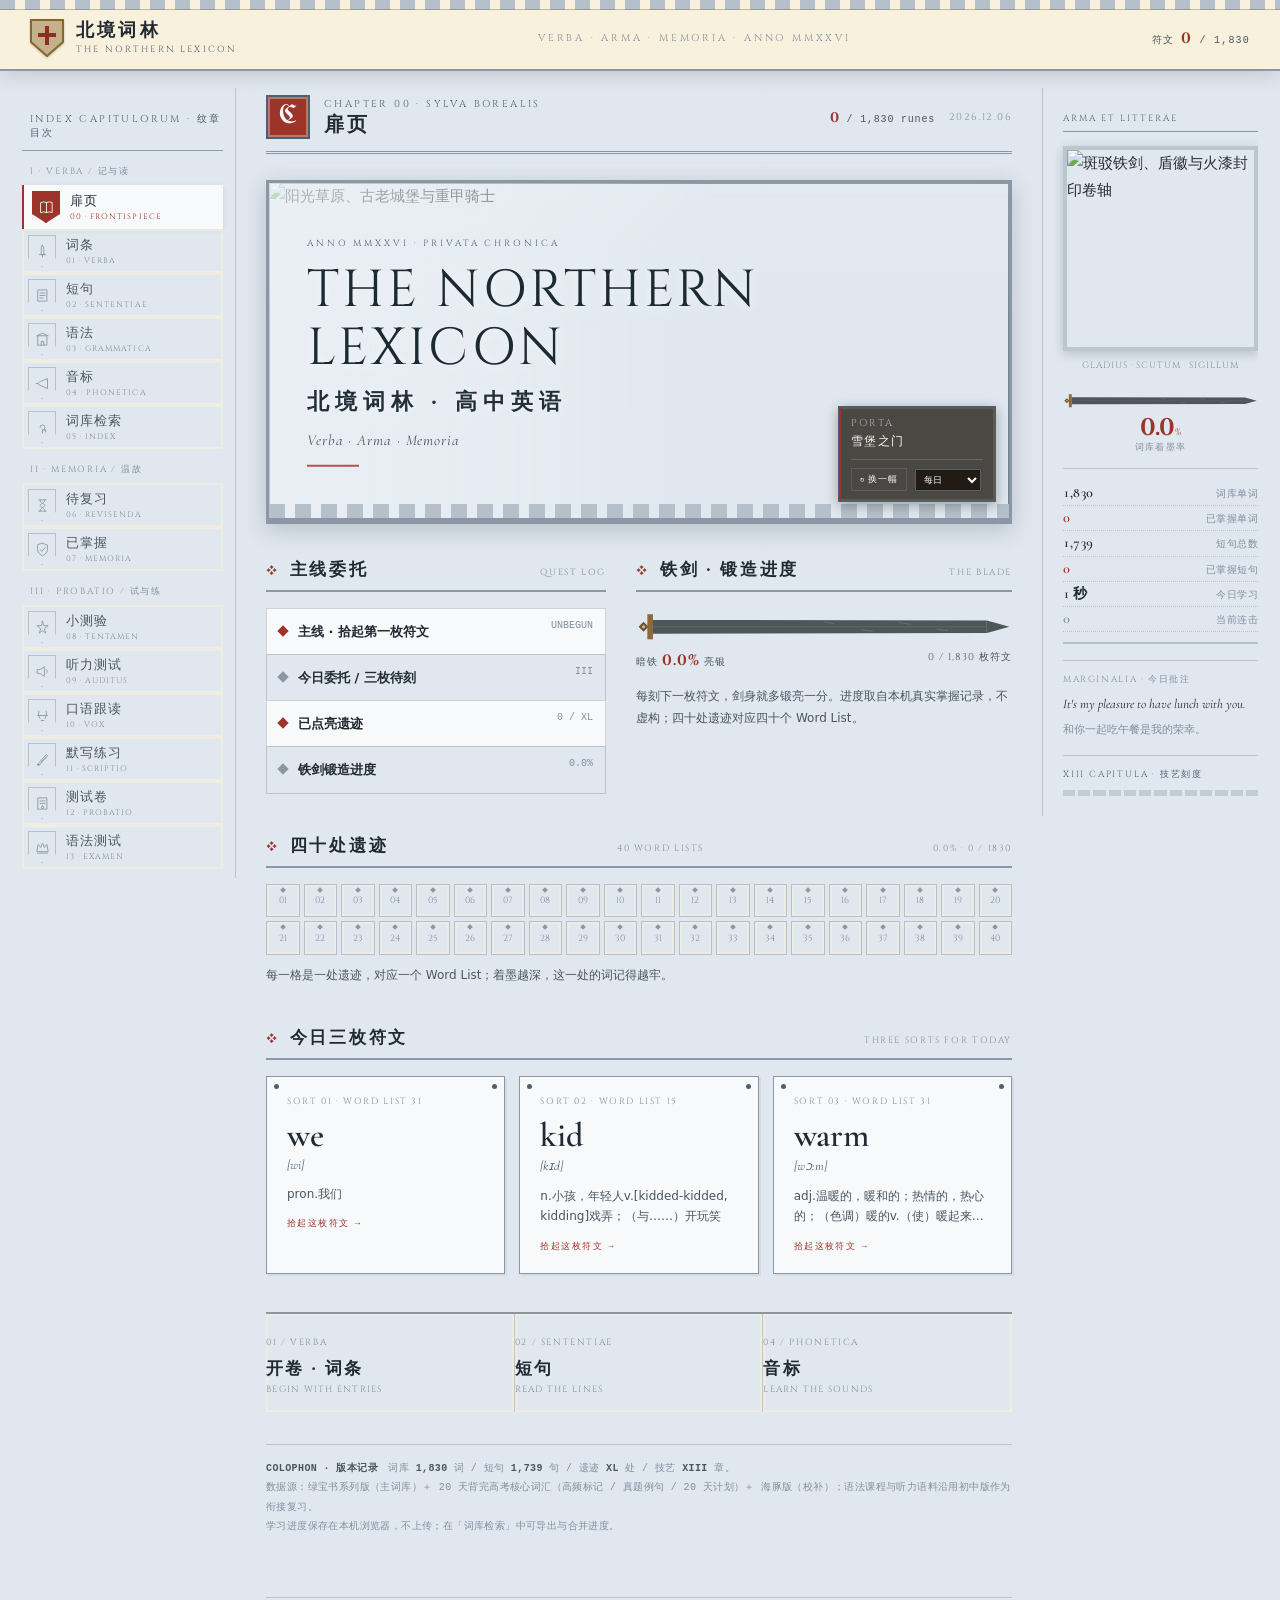
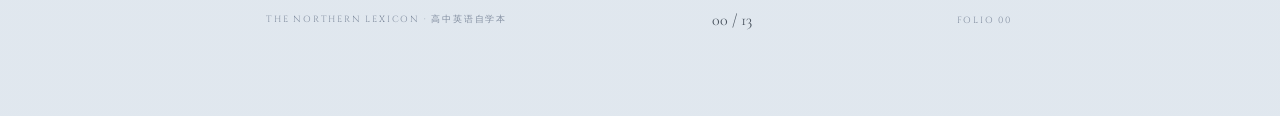
==== _template.html @ a4de8645 "移动端侧边栏遮罩调浅：深色0.5改为冷调灰蓝0.22，避免打开目次时页面骤暗" ====
<!doctype html>
<html lang="zh-CN">
<head>
<meta charset="utf-8"><meta name="viewport" content="width=device-width,initial-scale=1"><meta http-equiv="Cache-Control" content="no-cache, must-revalidate"><meta name="referrer" content="no-referrer"><link rel="apple-touch-icon" href="apple-touch-icon.png">
<link rel="icon" href="data:image/svg+xml,%3Csvg%20xmlns='http://www.w3.org/2000/svg'%20viewBox='0%200%2064%2064'%3E%3Cpath%20d='M4%204%20h56%20v34%20L32%2060%204%2038%20Z'%20fill='%23c4b18c'%20stroke='%23866729'%20stroke-width='3'/%3E%3Cpath%20d='M29%2012%20h6%20v30%20h-6%20Z%20M17%2024%20h30%20v6%20H17%20Z'%20fill='%238d2f24'/%3E%3C/svg%3E">
<title>词根联想英语词汇</title>
<style>
/* hallmark stamp · theme: Exercise Book — refined 2026-10-31
   world preserved: ruled paper, ink, serif voice, one accent · chrome stripped, hairlines over borders
   shape: tool page (tabbed study app) · mode: Operate
   Floor: tokens only · focus-visible on every control · reduced-motion honored · overflow-x clipped
   no eyebrow above headings (counters are metadata) · no nested cards · no glass, no gradient text */
:root{
  --bg:#ffffff;
  --surface:#ffffff;
  --surface-sunk:#fafafa;
  --ink:#16161a;
  --muted:#6c6c72;
  --line:rgba(18,18,22,.10);
  --line-2:rgba(18,18,22,.22);
  --rule:rgba(18,18,22,.035);
  /* 薄荷绿：亮薄荷 #35a08c 只用于大字号（白底 3.2:1，过 WCAG 大字 3:1）；
     深薄荷 #1c7d6b 用于小字与实心块（5.0:1，过正文 4.5:1）。
     色相往青绿挪了一点（B 通道比草绿版高 15），白底上才像薄荷而不是草。
     语义绿并入同一色系：--green 用更深的 #146e58（6.2:1），
     「掌握/答对」和主色是一家，不再有两个绿打架。 */
  --accent:#35a08c;
  --accent-soft:#1c7d6b;
  --plum:#6a4a72;
  --green:#146e58;
  --red:#a2352a;
  --amber:#8a5a12;
  --serif:Georgia,"Times New Roman","STIX Two Text",serif;
  --sans:"Segoe UI",-apple-system,"PingFang SC","Microsoft YaHei",system-ui,sans-serif;
  --mono:ui-monospace,Consolas,"Courier New",monospace;
  --ease:cubic-bezier(.16,1,.3,1);
  --r:8px;
  --r-lg:12px;
  color-scheme:light;
}
[data-theme="dark"]{
  --bg:#121614;
  --surface:#181d1b;
  --surface-sunk:#141917;
  --ink:#e6ede9;
  --muted:#9ba8a3;
  --line:rgba(230,237,233,.13);
  --line-2:rgba(230,237,233,.24);
  --rule:rgba(230,237,233,.055);
  --accent:#82d9bd;
  --accent-soft:#a3e8cd;
  --plum:#c3a8c9;
  --green:#82d9bd;
  --red:#d4796a;
  --amber:#d9a75c;
  color-scheme:dark;
}

*{box-sizing:border-box}
html,body{overflow-x:clip}
body{
  margin:0;background:var(--bg);color:var(--ink);
  font:16px/1.68 var(--sans);
  -webkit-font-smoothing:antialiased;
  text-rendering:optimizeLegibility;
}

/* ---- 浏览器原生表面：选中、光标、滚动条、下划线偏移 ---- */
::selection{background:rgba(53,160,140,.18);color:var(--ink)}
[data-theme="dark"] ::selection{background:rgba(127,216,180,.26)}
:root{scrollbar-color:var(--line-2) transparent;scrollbar-width:thin}
/* 手指按下的一瞬间就有反馈（比 :active 更早），用主题色而不是浏览器默认灰 */
html{-webkit-tap-highlight-color:rgba(53,160,140,.18)}
::-webkit-scrollbar{width:11px;height:11px}
::-webkit-scrollbar-track{background:transparent}
::-webkit-scrollbar-thumb{background:var(--line-2);border-radius:99px;border:3px solid transparent;background-clip:content-box}
::-webkit-scrollbar-thumb:hover{background:var(--muted);background-clip:content-box}
input,textarea{caret-color:var(--accent)}
a{color:var(--accent);text-decoration-thickness:1px;text-underline-offset:3px}

:is(button,a,input,select,textarea,[tabindex],summary):focus-visible{
  outline:2px solid var(--accent);outline-offset:2px;border-radius:4px;
}

main{max-width:900px;margin:0 auto;padding:30px 24px 72px}

/* ---- 统计：一行读数，发丝线收口，不做卡片 ---- */
.stats{
  display:flex;align-items:baseline;gap:34px;flex-wrap:wrap;
  padding:0 0 15px;border-bottom:1px solid var(--line);
}
.stat{min-width:0;display:flex;align-items:baseline;gap:7px}
.stat strong{
  font-family:var(--sans);font-size:15px;font-weight:600;
  font-variant-numeric:tabular-nums;letter-spacing:-.01em;
  transition:color .18s var(--ease);
}
.stat span{color:var(--muted);font-size:12.5px;letter-spacing:.01em}
#learned,#sentLearned{color:var(--green)}
.stat.link{cursor:pointer}
.stat.link:hover strong{color:var(--accent)}
/* 连击数：0 时保持灰，答对才点亮成薄荷色；加一下弹动表示「又对了」 */
#streakNum{display:inline-block;color:var(--muted)}
#statStreak.on #streakNum{color:var(--accent-soft)}
@keyframes streak-pop{0%{transform:scale(1)}42%{transform:scale(1.24)}100%{transform:scale(1)}}
#streakNum.pop{animation:streak-pop .34s var(--ease)}

.progress{height:1px;background:var(--line);overflow:hidden;margin:0 0 30px}
.progress div{height:100%;background:var(--green);width:0;transition:width .3s var(--ease)}

/* ---- 导航：吸顶，文字按钮，当前项一条墨线 ---- */
.tabs{
  margin:0 0 34px;padding:14px 0 0;
  border-bottom:1px solid var(--line);
  position:sticky;top:0;z-index:30;background:var(--bg);
}
.tab-row{display:flex;flex-wrap:wrap}
.tab-row+.tab-row{margin-top:7px}
.tab,button,select,input,textarea{font:inherit}
.tab{
  position:relative;border:0;background:transparent;color:var(--muted);
  border-radius:0;padding:9px 0;margin-right:22px;cursor:pointer;font-size:12.5px;
  transition:color .18s var(--ease);white-space:nowrap;
}
.tab:last-child{margin-right:0}
.tab:hover{color:var(--ink)}
.tab:active{color:var(--accent-soft)}
.tab.active{color:var(--accent-soft);font-weight:600}
.tab.active::after{
  content:"";position:absolute;left:0;right:0;bottom:2px;height:2px;
  background:var(--accent);border-radius:1px;
}

button{
  border:1px solid transparent;background:transparent;border-radius:6px;
  padding:9px 14px;cursor:pointer;color:var(--ink);
  transition:border-color .18s var(--ease),color .18s var(--ease),background-color .18s var(--ease),transform .12s var(--ease);
}
button:disabled{opacity:.4;cursor:not-allowed}
button.primary{border-color:var(--accent-soft);background:var(--accent-soft);color:#fff;font-weight:600}
/* 悬停只在真能 hover 的设备上给，触摸屏上 hover 会「粘住」不散 */
@media(hover:hover){
  button:hover:not(:disabled){background:var(--surface-sunk)}
  button.primary:hover:not(:disabled){background:transparent;color:var(--accent-soft)}
}
/* 触摸屏没有 hover，按下必须给底色，否则「标记掌握」这类文字按钮会以为没点到。
   放在 hover 之后：同优先级下后写的生效，按下态才盖得住悬停态。 */
button:active:not(:disabled){background:rgba(53,160,140,.16);transform:translateY(.5px)}
button.primary:active:not(:disabled){background:var(--green);border-color:var(--green);color:#fff}

.controls{
  display:flex;align-items:center;gap:6px;flex-wrap:wrap;
  padding:0 0 10px;margin:0 0 30px;border-bottom:1px solid var(--line);
}
.controls input{
  flex:1 1 200px;min-width:0;width:auto;border:0;border-radius:0;background:transparent;
  padding:9px 2px;font-size:15px;color:var(--ink);
}
.controls input::placeholder{color:var(--muted)}
.controls input:focus{outline:none;box-shadow:inset 0 -1px 0 var(--accent)}
.controls select{
  border:0;background:transparent;color:var(--muted);font-size:13px;
  padding:9px 2px;cursor:pointer;max-width:200px;
  transition:color .18s var(--ease);
}
.controls select:hover{color:var(--ink)}
.controls select:focus{outline:none;color:var(--ink);box-shadow:inset 0 -1px 0 var(--accent)}

/* ---- 面板：纸面，一层，不再套卡片 ---- */
.panel{
  border:0;border-radius:0;
  padding:0 0 26px;background:transparent;margin-bottom:8px;
}
.section-title{display:flex;align-items:baseline;justify-content:space-between;gap:14px;margin:0 0 16px}
.section-title h2{font-family:var(--serif);font-size:24px;font-weight:600;margin:0;letter-spacing:-.015em}
.section-title span{color:var(--muted);font-size:13.5px;font-variant-numeric:tabular-nums}

/* ---- 单词卡：横格纸，格线退到几乎看不见 ---- */
.word-card{
  border:0;border-radius:0;background:transparent;
  padding:38px 0 0;min-height:0;display:block;
}
.eyebrow{font-size:12px;color:var(--muted);font-variant-numeric:tabular-nums;margin:0 0 14px}
.word{
  font-family:var(--serif);font-size:clamp(46px,7.4vw,78px);font-weight:700;
  letter-spacing:-.032em;line-height:1.02;margin:0 0 10px;color:var(--accent);
  overflow-wrap:break-word;min-width:0;text-wrap:balance;
}
.word.mask{
  font-family:var(--mono);letter-spacing:.12em;font-size:clamp(26px,5vw,38px);color:var(--accent-soft);
}
.sent-en{
  font-family:var(--serif);font-size:clamp(24px,3.8vw,35px);line-height:1.42;
  margin:10px 0 6px;max-width:64ch;text-wrap:pretty;color:var(--accent);
  letter-spacing:-.012em;
}
.phonetic{color:var(--accent-soft);font-size:15px;letter-spacing:.01em}

/* ---- 音标学习：分类分组、符号卡、例词、自测 ---- */
.ipa-group{margin:0 0 30px}
.ipa-group-title{display:flex;align-items:baseline;gap:10px;margin:0 0 12px}
.ipa-group-title h3{font-family:var(--serif);font-size:19px;font-weight:600;margin:0;letter-spacing:-.01em}
.ipa-group-title span{color:var(--muted);font-size:13px}
.ipa-grid{display:grid;grid-template-columns:repeat(auto-fill,minmax(150px,1fr));gap:10px}
.ipa-card{
  display:flex;flex-direction:column;gap:6px;padding:14px 14px 12px;
  border:1px solid var(--line);border-radius:var(--r);background:var(--surface);
  transition:border-color .18s var(--ease),box-shadow .18s var(--ease);
}
.ipa-card:hover{border-color:var(--line-2)}
.ipa-card:focus-within{border-color:var(--accent)}
.ipa-top{display:flex;align-items:center;justify-content:space-between;gap:6px}
.ipa-sym{font-family:var(--serif);font-size:28px;line-height:1.05;color:var(--accent);letter-spacing:.01em}
.ipa-say{
  display:inline-flex;align-items:center;justify-content:center;width:28px;height:28px;
  border:1px solid var(--line);border-radius:6px;background:transparent;color:var(--muted);cursor:pointer;
}
.ipa-say:hover{color:var(--accent);border-color:var(--accent)}
.ipa-say.speaking{color:var(--accent);border-color:var(--accent)}
.ipa-say svg{width:14px;height:14px;fill:none;stroke:currentColor;stroke-width:1.7;stroke-linecap:round;stroke-linejoin:round}
.ipa-desc{font-size:12.5px;line-height:1.5;color:var(--muted)}
.ipa-ex{margin-top:2px;padding-top:8px;border-top:1px solid var(--rule);font-size:13px;line-height:1.6}
.ipa-ex b{font-weight:600;color:var(--ink)}
.ipa-ex .ex-word{color:var(--accent-soft);cursor:pointer;font-family:var(--serif);font-size:15px}
.ipa-ex .ex-word:hover{text-decoration:underline}
.ipa-ex .ex-ph{color:var(--muted);font-family:var(--serif)}
.ipa-ex .ex-zh{color:var(--muted)}
.ipa-empty{font-size:12.5px;color:var(--muted);font-style:italic}
.ipa-toolbar{display:flex;align-items:center;flex-wrap:wrap;gap:12px;margin:0 0 18px}
.ipa-toolbar .seg button{padding:5px 12px;font-size:13px}
.ipa-score{font-variant-numeric:tabular-nums}
.ipa-q{display:flex;align-items:center;gap:14px;flex-wrap:wrap;margin:0 0 18px}
.ipa-q .ipa-sym{font-size:clamp(44px,8vw,64px)}
.ipa-opts{display:flex;flex-wrap:wrap;gap:10px;margin:0 0 16px}
.ipa-opts button{
  padding:10px 18px;border:1px solid var(--line);border-radius:var(--r);background:var(--surface);
  color:var(--ink);cursor:pointer;font-family:var(--serif);font-size:20px;
  transition:border-color .15s var(--ease),color .15s var(--ease),background .15s var(--ease);
}
.ipa-opts button:hover{border-color:var(--accent);color:var(--accent)}
.ipa-opts button.correct{border-color:var(--green);color:var(--green);background:rgba(20,110,88,.08)}
.ipa-opts button.wrong{border-color:var(--red);color:var(--red);background:rgba(162,53,42,.08)}
.ipa-feedback{min-height:24px;margin:0 0 14px;font-size:14px}
.ipa-feedback.good{color:var(--green)}
.ipa-feedback.bad{color:var(--red)}
.definition{
  font-size:21px;margin:30px 0 0;line-height:1.7;max-width:62ch;
  padding-top:28px;border-top:1px solid var(--line);
}
.detail{
  padding-top:18px;border-top:1px solid var(--line);margin-top:22px;
  white-space:pre-wrap;max-width:70ch;line-height:1.78;font-size:14.5px;
}
.detail b{display:block;font-weight:600;font-size:12.5px;color:var(--muted);margin-bottom:4px;letter-spacing:.02em}
/* 例句标题行：标签 + 小喇叭按钮并排 */
.detail-head{display:flex;align-items:center;gap:3px;margin-bottom:4px}
.detail-head b{margin-bottom:0}
#memoryWrap b{color:var(--plum)}
#exampleWrap b{color:var(--accent)}
.actions{display:flex;gap:4px;flex-wrap:wrap;margin-top:34px;align-items:center}

/* ---- 设置条 ---- */
.speak-bar,.mode-bar,.jump-bar,.master-tools{
  display:flex;gap:18px;align-items:center;flex-wrap:wrap;
  margin:0 0 16px;color:var(--muted);font-size:13px;
}
.speak-bar label,.mode-bar label,.jump-bar label,.master-tools label{display:flex;align-items:center;gap:7px}
.speak-bar select,.mode-bar select,.jump-bar input,.master-tools input{
  padding:6px 9px;border:1px solid var(--line);border-radius:6px;
  background:var(--surface);font-size:13px;color:var(--ink);
  transition:border-color .18s var(--ease);
}
.speak-bar select:hover,.mode-bar select:hover,.jump-bar input:hover,.master-tools input:hover{border-color:var(--line-2)}
.jump-bar input{width:210px}
.master-tools input{width:240px}
.jump-bar button{padding:6px 13px;font-size:13px}

/* ---- 设置：默认收起，展开时占满一行 ---- */
.settings>summary{
  cursor:pointer;list-style:none;color:var(--muted);font-size:13px;
  padding:9px 12px;border-radius:6px;display:inline-flex;align-items:center;gap:7px;
  transition:color .18s var(--ease),background-color .18s var(--ease);
}
.settings>summary::-webkit-details-marker{display:none}
.settings>summary::after{
  content:"";width:0;height:0;border-left:4px solid transparent;
  border-right:4px solid transparent;border-top:5px solid currentColor;
  transition:transform .22s var(--ease);
}
.settings[open]>summary::after{transform:rotate(180deg)}
.settings>summary:hover{color:var(--ink);background:var(--surface-sunk)}
.settings[open]{flex-basis:100%;order:9}
.settings-body{
  margin:10px 0 2px;padding:18px 20px;border-radius:8px;
  background:var(--surface-sunk);display:grid;gap:16px;
}
.settings-body .row{display:flex;align-items:center;gap:18px;flex-wrap:wrap;font-size:13px;color:var(--muted);row-gap:12px}
.settings-body .row label{display:flex;align-items:center;gap:7px;white-space:nowrap}
.settings-body .row select{
  padding:5px 8px;border:1px solid var(--line);border-radius:6px;
  background:var(--bg);font-size:13px;color:var(--ink);
}
.settings-body .row .lbl{color:var(--ink);font-size:12.5px}
.jump-tip{color:var(--red);font-size:12.5px}
.seg{display:inline-flex;border:1px solid var(--line);border-radius:7px;overflow:hidden;background:var(--surface-sunk)}
.seg button{border:0;border-radius:0;padding:7px 15px;background:transparent;color:var(--muted);font-size:13px}
.seg button+button{border-left:1px solid var(--line)}
.seg button:hover:not(.on){color:var(--ink);border-color:var(--line)}
.seg button:active:not(.on){background:rgba(53,160,140,.16);color:var(--ink)}
.seg button.on{background:var(--accent-soft);color:#fff;font-weight:600}

/* ---- 朗读设置：默认收起，展开时占满一行 ---- */
.tune>summary{
  cursor:pointer;list-style:none;color:var(--muted);font-size:13px;
  padding:7px 13px;border:1px solid var(--line);border-radius:var(--r);
  display:inline-flex;align-items:center;gap:7px;
  transition:border-color .18s var(--ease),color .18s var(--ease);
}
.tune>summary::-webkit-details-marker{display:none}
.tune>summary::after{
  content:"";width:0;height:0;
  border-left:4px solid transparent;border-right:4px solid transparent;
  border-top:5px solid currentColor;transition:transform .22s var(--ease);
}
.tune[open]>summary::after{transform:rotate(180deg)}
.tune>summary:hover{border-color:var(--line-2);color:var(--ink)}
.tune[open]{flex-basis:100%}
.tune-body{
  display:flex;gap:16px;align-items:center;flex-wrap:wrap;
  margin-top:10px;padding:14px 16px;border:1px solid var(--line);
  border-radius:var(--r);background:var(--surface);
}
#voiceInfo{font-size:12px;color:var(--muted);letter-spacing:.01em}

/* ---- 朗读按钮 ---- */
.word-line{display:flex;align-items:center;gap:14px;flex-wrap:wrap}
.speak{
  border:1px solid transparent;background:transparent;border-radius:6px;
  padding:8px 10px;cursor:pointer;flex:none;font-size:13px;color:var(--muted);
  display:inline-flex;align-items:center;gap:7px;
  transition:border-color .18s var(--ease),color .18s var(--ease),background-color .18s var(--ease);
}
.speak:hover:not(:disabled){color:var(--accent);background:var(--surface-sunk)}
.speak:active:not(:disabled){background:rgba(53,160,140,.16);transform:translateY(.5px)}
.speak.speaking{color:var(--accent);border-color:var(--accent)}
.speak svg{width:15px;height:15px;fill:none;stroke:currentColor;stroke-width:1.7;stroke-linecap:round;stroke-linejoin:round}
/* 例句行里的迷你喇叭：塞在 12.5px 的标签旁边，不撑高行距 */
.speak.mini{padding:6px;border-radius:5px;margin-left:-4px;color:var(--accent-soft)}
.speak.mini svg{width:16px;height:16px}

/* ---- 列表 ---- */
.list{display:grid;gap:0}
.item{
  display:grid;grid-template-columns:minmax(0,1fr) auto;gap:12px;align-items:center;
  border-bottom:1px solid var(--line);padding:13px 2px;
}
.item:last-child{border-bottom:0}
.item .w{font-family:var(--serif);font-weight:600;overflow-wrap:break-word;min-width:0;transition:color .16s var(--ease)}
.item:hover .w{color:var(--accent)}
.item small{display:block;color:var(--muted);font-size:13px;margin-top:2px}
.item button{padding:6px 12px;font-size:13px}
.item .item-actions{display:flex;gap:6px;align-items:center;white-space:nowrap}
.empty-tip{color:var(--muted);font-size:14px;margin:0}
.master-more{justify-self:start;padding:8px 14px;font-size:13px;margin-top:14px}
.letter-head{
  display:flex;align-items:center;gap:10px;color:var(--accent);
  font-size:12.5px;font-weight:600;margin:16px 0 0;letter-spacing:.02em;
}
.letter-head::after{content:"";flex:1;height:1px;background:var(--line)}
.hidden{display:none!important}

/* ---- 测验 / 听力 / 跟读 ---- */
.quiz-options{display:grid;grid-template-columns:minmax(0,1fr) minmax(0,1fr);gap:10px;margin-top:20px}
.quiz-options button{text-align:left;min-height:56px;line-height:1.55;background:var(--surface);border:1px solid var(--line);font-size:15px}
.quiz-options button:disabled{opacity:.5;cursor:default}
.quiz-options button.right{opacity:1;border-color:var(--green);color:var(--green);font-weight:600;background:rgba(20,110,88,.06)}
.quiz-options button.wrong{opacity:1;border-color:var(--red);color:var(--red);background:rgba(162,53,42,.05)}
.quiz-options.one-col{grid-template-columns:minmax(0,1fr)}
.feedback{margin-top:20px;font-weight:500;font-size:14.5px;line-height:1.6}
.lq{margin:14px 0;padding-top:12px;border-top:1px dashed var(--line)}
.lq .lq-title{font-weight:600;margin-bottom:6px}
.l-speaker{display:inline-block;color:var(--accent);font-weight:600;min-width:22px}
.listen-box{display:flex;gap:10px;align-items:center;flex-wrap:wrap;margin:8px 0 4px}
.target-en{
  font-family:var(--serif);font-size:clamp(20px,3.4vw,28px);line-height:1.5;
  margin:8px 0;overflow-wrap:break-word;min-width:0;max-width:68ch;
}
.target-en.long{font-size:16px;line-height:1.9;font-weight:600;max-height:260px;overflow:auto}
.tok{display:inline-block;padding:1px 4px;margin:2px 3px 2px 0;border-radius:4px;background:var(--surface-sunk)}
.tok.hit{background:transparent;color:var(--green);box-shadow:inset 0 -2px 0 var(--green)}
.tok.miss{background:transparent;color:var(--red);text-decoration:underline wavy var(--red)}
.heard{margin-top:10px;color:var(--muted);font-size:14px;min-height:22px}
.score-big{font-family:var(--serif);font-size:32px;font-variant-numeric:tabular-nums;color:var(--accent)}
.mic-on{border-color:var(--red);color:var(--red)}
@keyframes pulse{0%,100%{box-shadow:0 0 0 0 transparent}50%{box-shadow:0 0 0 4px var(--surface-sunk)}}

/* ---- 默写 ---- */
.d-prompt{
  font-family:var(--serif);font-size:clamp(20px,3.4vw,28px);line-height:1.5;
  margin:8px 0;overflow-wrap:break-word;min-width:0;max-width:68ch;
}
.d-hint{
  font-family:var(--mono);letter-spacing:.16em;color:var(--amber);
  margin-top:10px;word-break:break-word;min-height:22px;
}
.d-input{
  width:100%;padding:13px 14px;border:1px solid var(--line-2);border-radius:var(--r);
  background:var(--surface);font:inherit;margin-top:14px;resize:none;overflow:hidden;
  min-height:52px;line-height:1.55;color:var(--ink);
  transition:border-color .18s var(--ease);
}
.d-input:focus{outline:none;border-color:var(--accent)}
.d-input.ok{border-color:var(--green)}
.d-input.bad{border-color:var(--red)}
#wdictInput{font-size:17px;font-weight:600;letter-spacing:.02em}
#wdictInput::placeholder{font-weight:400;letter-spacing:0}
.wdict-stat{color:var(--muted);font-size:12.5px;min-height:19px;margin-top:8px}

/* ---- 输入框一键清空 ---- */
/* 手机上按退格删一个 12 个字母的单词要按十几次，还要小心别按错删到别的，
   给个 × 一点清空。显隐交给 :placeholder-shown 判断，不用 JS 去同步状态。 */
.in-wrap{position:relative;margin-top:14px}
.in-wrap .d-input{margin-top:0;padding-right:42px}
.in-wrap .in-clear{
  position:absolute;right:7px;top:50%;transform:translateY(-50%);
  width:30px;height:30px;padding:0;border:0;border-radius:50%;
  display:flex;align-items:center;justify-content:center;
  color:var(--muted);background:transparent;cursor:pointer;
  touch-action:manipulation;-webkit-tap-highlight-color:transparent;
}
.in-wrap .in-clear svg{width:14px;height:14px;fill:none;stroke:currentColor;stroke-width:2;stroke-linecap:round}
/* 多行输入框（默写）会随内容长高，按钮贴顶不居中，否则会飘到中间去 */
.in-wrap.ta .in-clear{top:9px;transform:none}
.in-wrap :is(input,textarea):placeholder-shown + .in-clear{display:none}
/* 空的时候按钮不在，右侧那 42px 还给文字，否则占位提示会被截掉一截 */
.in-wrap :is(input,textarea):placeholder-shown{padding-right:14px}
@media(hover:hover){ .in-wrap .in-clear:hover{background:var(--surface-sunk);color:var(--ink)} }
/* 按下态：选择器要压过全局 button:active，否则 transform 被改成 translateY(.5px)，
   按钮会往下跳半个身位 */
.in-wrap .in-clear:active{background:rgba(53,160,140,.16);color:var(--accent-soft);transform:translateY(-50%)}
.in-wrap.ta .in-clear:active{transform:translateY(.5px)}

/* ---- 语法 ---- */
.gram .g-title{font-family:var(--serif);font-size:21px;font-weight:600;margin:8px 0 4px;letter-spacing:-.01em}
.gram .g-level{
  display:inline-block;font-size:12px;color:var(--accent);border:1px solid var(--line);
  border-radius:999px;padding:1px 10px;margin-left:8px;vertical-align:middle;
}
.gram .g-t{margin:8px 0;line-height:1.78;max-width:70ch}
.gram .g-b{font-weight:600;margin:16px 0 4px;color:var(--accent)}
.gram .g-img{color:var(--muted);font-size:12.5px;margin:6px 0}
.gram .g-done{color:var(--green)}
.gramq-q{border-bottom:1px solid var(--line);padding:16px 0;margin:0}
.gramq-q .gq-no{color:var(--muted);font-size:13px;margin-right:6px;font-variant-numeric:tabular-nums}
.gramq-q .gq-stem{font-weight:600;margin-bottom:10px;line-height:1.75}
.gramq-q .gq-opt{display:block;width:100%;text-align:left;margin:6px 0;padding:10px 13px;background:var(--surface);border:1px solid var(--line)}
.gramq-q .gq-opt.correct{border-color:var(--green);color:var(--green);font-weight:600}
.gramq-q .gq-opt.wrong{border-color:var(--red);color:var(--red)}
.gramq-why{margin-top:9px;font-size:13px;color:var(--muted);line-height:1.75}

/* ---- 测试卷：像一张印出来的卷子 ---- */
.paper{
  background:var(--surface);border:1px solid var(--line);border-radius:var(--r-lg);
  padding:clamp(20px,3vw,34px);max-width:820px;
}
.p-head{border-bottom:2px solid var(--ink);padding-bottom:14px;margin-bottom:18px}
.p-title{margin:0;font-family:var(--serif);font-size:clamp(19px,3vw,24px);text-align:center;font-weight:600;letter-spacing:-.01em}
.p-meta{color:var(--muted);font-size:12.5px;text-align:center;margin-top:7px;font-variant-numeric:tabular-nums}
.p-name{font-size:13px;color:var(--muted);margin-top:12px}
.p-sec{
  font-family:var(--serif);font-size:17px;margin:26px 0 10px;
  padding-left:10px;box-shadow:inset 3px 0 0 var(--accent);color:var(--accent);
}
.p-sub{font-weight:600;font-size:14px;margin:16px 0 6px}
.p-tip{color:var(--muted);font-size:12.5px;line-height:1.75;margin:0 0 12px;max-width:72ch}
.p-item{display:flex;gap:10px;padding:10px 0;border-bottom:1px dashed var(--line)}
.p-no{color:var(--muted);font-size:13px;min-width:22px;padding-top:2px;font-variant-numeric:tabular-nums}
.p-body{flex:1;min-width:0}
.p-stem{font-size:15px;line-height:1.8}
.p-hint{
  font-size:12.5px;color:var(--muted);border:1px dashed var(--line);border-radius:6px;
  padding:3px 10px;display:inline-block;margin-top:7px;
}
.p-opts{display:flex;gap:8px;flex-wrap:wrap;margin-top:9px}
.p-opt{
  padding:6px 13px;border:1px solid var(--line);border-radius:6px;background:var(--surface);
  color:var(--ink);font-size:13.5px;cursor:pointer;text-align:left;
  transition:border-color .18s var(--ease);
}
.p-opt:hover{border-color:var(--line-2)}
.p-opt.on{border-color:var(--ink);font-weight:600}
.p-opt.right{border-color:var(--green);color:var(--green);font-weight:600}
.p-opt.wrong{border-color:var(--red);color:var(--red)}
.p-listen{display:flex;align-items:center;gap:8px;flex-wrap:wrap}
.p-lhint,.p-audio-text{color:var(--muted);font-size:12.5px}
.p-bank{display:flex;gap:8px;flex-wrap:wrap;padding:11px;border:1px solid var(--line);border-radius:var(--r);margin:0 0 12px}
.p-bank-w{padding:3px 11px;border:1px solid var(--line);border-radius:999px;font-size:13px}
.p-ansrow{display:flex;align-items:center;gap:8px;margin-top:9px;flex-wrap:wrap}
.p-lb{color:var(--muted);font-size:12.5px;margin-top:6px}
.p-input{
  padding:7px 11px;border:1px solid var(--line);border-radius:6px;font-size:14px;
  width:180px;background:var(--surface);font-family:inherit;color:var(--ink);
}
.p-input.wide{width:100%}
.p-textarea{
  width:100%;margin-top:9px;padding:11px;border:1px solid var(--line);border-radius:var(--r);
  font:inherit;font-size:14px;line-height:1.75;resize:vertical;background:var(--surface);color:var(--ink);
}
.p-fb{margin-top:6px;font-size:12.5px;display:flex;gap:8px;flex-wrap:wrap}
.p-fb.ok .p-mark{color:var(--green);font-weight:600}
.p-fb.no .p-mark{color:var(--red);font-weight:600}
.p-why{color:var(--muted)}
.p-passage{border:1px solid var(--line);border-radius:var(--r);padding:14px 16px;margin-bottom:12px}
.p-pline{margin:0 0 5px;font-size:13.5px;line-height:1.8}
.p-score{margin-top:14px;padding:14px 16px;border:1px solid var(--line);border-radius:var(--r)}
.p-score strong{font-family:var(--serif);font-size:26px;font-variant-numeric:tabular-nums}
.p-groups{display:flex;gap:8px;flex-wrap:wrap;margin-top:9px}
.p-grp{font-size:12.5px;border:1px solid var(--line);border-radius:999px;padding:2px 11px}
.p-sample{margin-top:14px;padding:14px 16px;border:1px dashed var(--line);border-radius:var(--r);font-size:13px}
.p-sample p{margin:7px 0 0;line-height:1.75}

.notice{
  border:1px solid var(--line);box-shadow:inset 3px 0 0 var(--amber);
  border-radius:var(--r);padding:13px 16px;font-size:13px;line-height:1.75;
  margin:0 0 16px;color:var(--ink);background:transparent;
}
.notice.bad{box-shadow:inset 3px 0 0 var(--red)}

/* ---- 视图切换：唯一一处编排过的入场 ---- */
@keyframes view-in{from{opacity:0;transform:translateY(6px)}to{opacity:1;transform:none}}
.view:not(.hidden){animation:view-in .34s var(--ease) both}

/* ---- 答对反馈：一次短促的「落定」，一圈扩散 + 轻微回弹 + 一枚上浮的对勾 ----
   不做彩带礼花，保持和版面一致的克制。全部时长 ≤1s，不挡住下一步操作。 */
@keyframes ok-pop{
  0%{transform:scale(1)}
  38%{transform:scale(1.03)}
  100%{transform:scale(1)}
}
@keyframes ok-halo{
  0%{box-shadow:0 0 0 0 rgba(53,160,140,.42)}
  100%{box-shadow:0 0 0 15px rgba(53,160,140,0)}
}
@keyframes ok-tick{
  0%{opacity:0;transform:translate(-50%,8px) scale(.4)}
  22%{opacity:1;transform:translate(-50%,-10px) scale(1)}
  64%{opacity:1;transform:translate(-50%,-15px) scale(1)}
  100%{opacity:0;transform:translate(-50%,-30px) scale(1)}
}
.ok-flash{position:relative;animation:ok-pop .38s var(--ease),ok-halo .64s ease-out}
.ok-flash::after{
  content:"✓";position:absolute;left:50%;top:-6px;
  font-family:var(--sans);font-size:15px;font-weight:700;line-height:1;
  color:var(--accent-soft);pointer-events:none;
  animation:ok-tick .92s var(--ease) forwards;
}
/* 反馈文字也跟着「顶」一下，避免只有色块在动、文字是死的 */
.ok-flash-txt{animation:view-in .3s var(--ease) both}

/* ---- 答错：短促左右一抖 + 一圈红晕，比答对克制，只是「不对」不是「爆炸」 ---- */
@keyframes bad-shake{
  0%,100%{transform:translateX(0)}
  18%{transform:translateX(-4px)}
  38%{transform:translateX(4px)}
  58%{transform:translateX(-3px)}
  78%{transform:translateX(2px)}
}
@keyframes bad-halo{
  0%{box-shadow:0 0 0 0 rgba(162,53,42,.34)}
  100%{box-shadow:0 0 0 11px rgba(162,53,42,0)}
}
.bad-flash{position:relative;animation:bad-shake .34s ease-in-out,bad-halo .5s ease-out}
.bad-flash-txt{animation:bad-shake .34s ease-in-out}

/* 彩带画布：盖在最上层但不吃点击，粒子放完自动清空 */
.confetti-layer{position:fixed;inset:0;width:100%;height:100%;pointer-events:none;z-index:9999}

/* ---- 连击：全屏金光一闪 + 中上方浮出一块提示 ---- */
.streak-flash{position:fixed;inset:0;z-index:9998;pointer-events:none;opacity:0;
  background:radial-gradient(circle at 50% 42%,rgba(232,193,90,.46),rgba(232,193,90,0) 62%)}
.streak-flash.go{animation:sflash .9s ease-out}
.streak-flash.go.lv2{animation:sflash 1.15s ease-out}
@keyframes sflash{0%{opacity:0}10%{opacity:1}100%{opacity:0}}

.streak-toast{
  position:fixed;left:50%;top:34%;transform:translate(-50%,-50%);
  z-index:10001;pointer-events:none;text-align:center;opacity:0;
  padding:16px 28px;border-radius:14px;
  background:var(--surface);border:1px solid var(--line);
  box-shadow:0 14px 44px rgba(18,18,22,.16);
}
.streak-toast.show{animation:stoast 2.4s var(--ease) both}
.streak-toast b{display:block;font-family:var(--serif);font-size:26px;font-weight:700;
  letter-spacing:-.02em;line-height:1.2;color:var(--accent-soft)}
.streak-toast span{display:block;margin-top:5px;font-size:12.5px;color:var(--muted);letter-spacing:.02em}
.streak-toast.lv2 b{font-size:32px;color:var(--plum)}
@keyframes stoast{
  0%{opacity:0;transform:translate(-50%,-50%) scale(.72)}
  14%{opacity:1;transform:translate(-50%,-50%) scale(1.05)}
  24%{transform:translate(-50%,-50%) scale(1)}
  78%{opacity:1;transform:translate(-50%,-50%) scale(1)}
  100%{opacity:0;transform:translate(-50%,-54%) scale(1.02)}
}

/* ---- 每日学习时长：点顶部「今日学习」展开最近 7 天 ---- */
.time-strip{display:flex;gap:12px;align-items:flex-end;height:98px;margin:-8px 0 26px}
.ts-day{flex:1;display:flex;flex-direction:column;align-items:center;justify-content:flex-end;
  gap:4px;min-width:0}
.ts-bar{width:100%;max-width:32px;border-radius:3px 3px 1px 1px;
  background:var(--line-2);transition:height .35s var(--ease)}
.ts-bar.today{background:var(--accent)}
.ts-val{font-size:11px;color:var(--muted);font-variant-numeric:tabular-nums;height:13px;line-height:13px}
.ts-lab{font-size:10.5px;color:var(--muted);opacity:.82;white-space:nowrap}

@media(max-width:620px){
  main{padding:10px 16px 56px}
  .stats{display:grid;grid-template-columns:1fr 1fr;gap:9px 18px}
  .stat strong{font-size:14px}
  .controls{padding-bottom:8px;margin-bottom:16px}
  /* 手机上把词头往上提，别让键盘一弹就顶到看不见 */
  .word-card{padding-top:16px}
  .progress{margin-bottom:16px}
  .tabs{margin-bottom:18px}
  .stats{padding-bottom:10px}
  .quiz-options{grid-template-columns:minmax(0,1fr)}
  .item{padding:12px 2px}
  /* 手机端操作行：主按钮独占一行（点得到），其余四个挤进一行，不再留「下一个」孤儿 */
  .actions{margin-top:26px;gap:2px}
  .actions button{padding:10px 10px}
  .actions .primary:not(:only-child){flex:1 1 100%;justify-content:center;margin-bottom:4px}
  .tabs{position:static;padding-top:4px}
  .tab{padding:7px 0;font-size:12.5px;margin-right:14px}
  .panel{padding:0 0 20px}
  .settings-body{padding:14px 15px}
  .speak-bar,.mode-bar,.jump-bar,.master-tools{gap:9px;font-size:12.5px}
  .seg button{padding:6px 12px;font-size:12.5px}
  .mode-bar select,.speak-bar select{font-size:12.5px;padding:5px 8px}
  #voiceInfo{display:none}
}

@media print{
  .stats,.progress,.tabs,.footer,.p-ctrl,.view{display:none!important}
  #paper{display:block!important}
  body{background:#fff}
  .paper{border:0;padding:0;max-width:none}
  .p-play,.speak{display:none!important}
  .p-item{break-inside:avoid}
  .p-input,.p-textarea{border:0;border-bottom:1px solid #94a3b8;border-radius:0;width:100%}
  .p-opt{border:0;padding:2px 12px 2px 0}
}

@media(prefers-reduced-motion:reduce){
  *,*::before,*::after{transition:none!important;animation:none!important}
}

/* ---- 键盘弹出态：视口被压掉一大截时，把非必要信息收起来给输入区让位 ----
   body.kb 由 JS 的 visualViewport 监听挂上，且只在触摸设备上生效。
   注意不能收 .controls——搜索框就在里面，收了会把正在输入的框一起藏掉。 */
body.kb .stats,body.kb .progress,body.kb .eyebrow,body.kb .tabs{display:none!important}
body.kb main{padding-top:6px}
body.kb .controls{margin-bottom:10px;padding-bottom:6px}
body.kb .word-card{padding-top:8px}
body.kb .word{font-size:clamp(34px,9vw,48px)}


/* 欧洲碑铭 / 哥特 / 古印刷衬线字体，SIL OFL，latin 子集内嵌 */
@font-face{font-family:'Cinzel';font-style:normal;font-weight:400;font-display:swap;src:url([data-uri]) format('woff2')}
@font-face{font-family:'Cinzel';font-style:normal;font-weight:700;font-display:swap;src:url([data-uri]) format('woff2')}
@font-face{font-family:'Cormorant Garamond';font-style:italic;font-weight:400;font-display:swap;src:url([data-uri]) format('woff2')}
@font-face{font-family:'Cormorant Garamond';font-style:normal;font-weight:400;font-display:swap;src:url([data-uri]) format('woff2')}
@font-face{font-family:'Cormorant Garamond';font-style:normal;font-weight:600;font-display:swap;src:url([data-uri]) format('woff2')}
@font-face{font-family:'UnifrakturMaguntia';font-style:normal;font-weight:400;font-display:swap;src:url([data-uri]) format('woff2')}

/* ===== 欧洲剑与魔法 UI 系统 ===== */
/* ==========================================================================
   CHRONICLE OF THE VALE · 晨光词卷
   欧洲剑与魔法世界 UI 系统 —— 写实材质 + 纹章学 + 手抄本排版
   构件：城墙垛口 / 纹章盾徽 / 哥特拱窗 / 锻铁铭牌 / 火漆封印
        斑驳铁剑 / 铆钉 / 石砌线 / 泥金首字母 / 皮革绑带 / 拉丁题铭
   字体：Cinzel(碑铭) · Cormorant Garamond(古印刷) · UnifrakturMaguntia(哥特)
   ========================================================================== */

:root{
  --parch:#eef1f5; --parch-2:#e1e7ee; --parch-3:#f7f9fb; --parch-4:#d3dbe4;
  --stone:#b6c0cb; --stone-d:#8b97a5; --stone-l:#dde4ec;
  --iron:#46525c; --iron-2:#69767f; --iron-l:#aab4bf; --iron-d:#2b333a;
  --brass:#6f8294; --brass-l:#9fb1c0; --brass-d:#4f6072;
  --crimson:#9c342a; --crimson-l:#bb5347;
  --grass:#4f6b54; --sky:#cdd9e6;
  --ink:#212a32; --ink-2:#4b5560; --ink-3:#828ea0;
  --rule:rgba(70,86,104,.24); --rule-2:rgba(70,86,104,.5);
  --cinzel:'Cinzel',Georgia,serif;
  --cormorant:'Cormorant Garamond',Georgia,'Times New Roman',serif;
  --gothic:'UnifrakturMaguntia',Georgia,serif;
  --song:'Songti SC','STSong','SimSun','Noto Serif CJK SC',serif;
  --sans:'PingFang SC','Microsoft YaHei','Segoe UI',system-ui,sans-serif;
  --mono:Consolas,'SFMono-Regular',monospace;
  --ease:cubic-bezier(.16,1,.3,1);
  /* 旧组件层沿用的变量名，全部重定向到本套系统 */
  --bg:var(--parch); --surface:var(--parch-3); --surface-sunk:var(--parch-2);
  --muted:var(--ink-3); --line:var(--rule); --line-2:var(--rule-2);
  --accent:var(--crimson); --accent-soft:var(--crimson); --plum:var(--brass-d);
  --green:#4f6b3f; --red:#9c342a; --amber:#a97a24;
  --serif:var(--cormorant); --r:2px; --r-lg:3px;
  color-scheme:light;
}
html[data-theme="dark"]{color-scheme:light}
/* 覆盖原组件层的 900px 单列容器 */
main{max-width:none;margin:0;padding:0}
*{box-sizing:border-box}
html,body{overflow-x:clip;margin:0;padding:0}
body{
  min-height:100vh;color:var(--ink);font:15px/1.78 var(--sans);
  background-color:#d8e0e8;
  background-image:linear-gradient(rgba(226,233,240,.82),rgba(226,233,240,.82)),url("assets/parchment.jpg");
  background-size:auto,760px 707px;background-repeat:no-repeat,repeat;
  -webkit-font-smoothing:antialiased;
}
::selection{background:rgba(141,47,36,.24);color:var(--ink)}
:is(button,a,input,select,textarea,[tabindex],summary):focus-visible{outline:2px solid var(--crimson);outline-offset:2px}
a{color:var(--crimson)}
.hidden{display:none!important}
html{-webkit-tap-highlight-color:rgba(141,47,36,.14)}
:root{scrollbar-color:var(--stone-d) transparent;scrollbar-width:thin}
::-webkit-scrollbar{width:10px;height:10px}
::-webkit-scrollbar-track{background:transparent}
::-webkit-scrollbar-thumb{background:var(--stone-d);border:2px solid transparent;background-clip:content-box}

/* ========================= 城墙顶栏 ========================= */
.rampart{
  position:sticky;top:0;z-index:70;
  background-color:var(--parch-3);
  background-image:linear-gradient(rgba(248,240,218,.93),rgba(248,240,218,.93)),url("assets/parchment.jpg");
  background-size:auto,760px 707px;
  border-bottom:2px solid var(--stone-d);
  box-shadow:0 4px 18px rgba(60,48,30,.16);
  padding:19px 30px 12px;display:flex;align-items:center;gap:22px;
}
.rampart::before{
  content:"";position:absolute;top:0;left:0;right:0;height:9px;
  background:repeating-linear-gradient(90deg,var(--stone) 0 15px,transparent 15px 25px);
  border-bottom:1px solid rgba(90,78,54,.35);
}
.brand{display:flex;align-items:center;gap:12px;min-width:0;flex:none}
.brand-sigil{width:34px;height:38px;flex:none;filter:drop-shadow(0 1px 1px rgba(0,0,0,.2))}
.brand-cn{display:block;font:600 18px/1.2 var(--song);letter-spacing:.18em;white-space:nowrap;color:var(--ink)}
.brand-la{display:block;font:9px/1.6 var(--cinzel);letter-spacing:.24em;color:var(--brass-d);white-space:nowrap;text-transform:uppercase}
.rampart-mid{
  flex:1;min-width:0;text-align:center;font:10px var(--cinzel);letter-spacing:.28em;
  color:var(--ink-3);text-transform:uppercase;white-space:nowrap;overflow:hidden;text-overflow:ellipsis;
}
.rampart-right{display:flex;align-items:center;gap:14px;flex:none}
.rune-count{font:10px var(--mono);letter-spacing:.12em;color:var(--ink-2);white-space:nowrap}
.rune-count b{font:600 15px var(--cinzel);color:var(--crimson)}
.menu-btn{display:none}

/* ========================= 三栏骨架 ========================= */
.keep{
  position:relative;z-index:1;max-width:1500px;margin:0 auto;
  display:grid;grid-template-columns:214px minmax(0,1fr) 216px;
  align-items:start;gap:0;padding:0 22px 60px;
}
/* 左：纹章目次 */
.toc{
  position:sticky;top:88px;align-self:start;max-height:calc(100vh - 110px);overflow-y:auto;
  padding:24px 12px 20px 0;border-right:1px solid var(--rule);
}
.toc-head{font:10px var(--cinzel);letter-spacing:.24em;color:var(--brass-d);text-transform:uppercase;padding:0 0 10px 8px;border-bottom:1px solid var(--rule-2);margin-bottom:14px}
.toc-group{font:9px var(--cinzel);letter-spacing:.2em;color:var(--ink-3);margin:14px 0 7px 8px;text-transform:uppercase}
.tabs{display:block;margin:0;padding:0;border:0;position:static;background:transparent}
.tab-row{display:block;margin:0}
.tab-row+.tab-row{margin-top:0}
.tab{
  position:relative;display:grid;grid-template-columns:30px minmax(0,1fr);align-items:center;
  column-gap:8px;width:100%;text-align:left;margin:0;border:0;border-radius:0;background:transparent;
  color:var(--ink-2);padding:6px 8px 6px 6px;white-space:normal;
  transition:background .2s var(--ease),color .2s var(--ease),padding .2s var(--ease);
}
.tab i{
  grid-row:1/3;width:28px;height:32px;display:flex;align-items:center;justify-content:center;
  font-style:normal;background:var(--parch-2);border:1px solid var(--stone);
  clip-path:polygon(0 0,100% 0,100% 72%,50% 100%,0 72%);
}
.tab i svg{width:15px;height:15px;fill:none;stroke:var(--stone-d);stroke-width:1.4;stroke-linecap:round;stroke-linejoin:round}
.tab span{font:500 13px/1.35 var(--song);letter-spacing:.08em;color:inherit}
.tab em{font:8px var(--cinzel);font-style:normal;letter-spacing:.13em;color:var(--ink-3);text-transform:uppercase}
.tab.active{background:var(--parch-3);color:var(--ink);padding-left:10px;
  box-shadow:inset 2px 0 0 var(--crimson),0 1px 5px rgba(60,48,30,.10)}
.tab.active i{background:var(--crimson);border-color:var(--crimson)}
.tab.active i svg{stroke:var(--parch-3)}
.tab.active em{color:var(--crimson)}
.tab.active::after{display:none}
@media(hover:hover){.tab:hover{background:var(--parch-3);padding-left:10px}}
.tab:active{background:var(--parch-4)}
.toc-foot{margin-top:20px;padding:14px 8px 0;border-top:1px solid var(--rule);font:9px/1.9 var(--mono);color:var(--ink-3)}
.toc-foot b{color:var(--ink-2);font-weight:600;letter-spacing:.1em}
.leather-strap{margin-top:16px;height:12px;background:repeating-linear-gradient(90deg,#5a4632 0 3px,#6b5540 3px 6px);border-top:1px solid var(--brass-d);border-bottom:1px solid #3c2f21;position:relative}
.leather-strap::after{content:"";position:absolute;left:50%;top:1px;width:10px;height:10px;transform:translateX(-50%);border:2px solid var(--brass);border-radius:50%}

/* 中：书页 */
.folio{min-width:0;position:relative;padding:0 30px}
.folio-head{display:flex;align-items:center;gap:14px;padding:24px 0 12px;border-bottom:3px double var(--stone-d);flex-wrap:wrap;position:relative}
.illum-initial{
  width:44px;height:44px;flex:none;display:flex;align-items:center;justify-content:center;
  font:26px/1 var(--gothic);color:var(--parch-3);background:var(--crimson);
  border:2px solid var(--brass-d);box-shadow:inset 0 0 0 2px rgba(248,240,218,.35);
}
.folio-titles{min-width:0}
.folio-la{font:10px var(--cinzel);letter-spacing:.24em;color:var(--brass-d);text-transform:uppercase}
.folio-zh{font:600 20px/1.3 var(--song);letter-spacing:.16em;color:var(--ink)}
.folio-spacer{flex:1}
.folio-progress{font:10px var(--mono);letter-spacing:.08em;color:var(--ink-2);white-space:nowrap}
.folio-progress b{font:600 14px var(--cinzel);color:var(--crimson)}
.folio-date{font:10px var(--cinzel);letter-spacing:.14em;color:var(--ink-3);white-space:nowrap}
.folio-body{padding:26px 0 60px;min-height:560px;position:relative}
.folio-foot{
  display:flex;justify-content:space-between;align-items:center;gap:12px;
  border-top:1px solid var(--rule);padding:12px 0 26px;
  font:9px var(--cinzel);letter-spacing:.2em;color:var(--ink-3);text-transform:uppercase;
}
.folio-foot .pf-num{font:16px var(--cormorant);color:var(--ink-2);letter-spacing:0}

/* 右：页边 */
.margin{position:sticky;top:88px;align-self:start;max-height:calc(100vh - 110px);overflow-y:auto;padding:24px 0 20px 20px;border-left:1px solid var(--rule)}
.mg-title{font:9px var(--cinzel);letter-spacing:.22em;color:var(--brass-d);text-transform:uppercase;border-bottom:1px solid var(--stone-d);padding-bottom:7px;margin-bottom:14px}
.mg-relic{width:100%;aspect-ratio:1/1.05;object-fit:cover;object-position:50% 40%;border:4px solid var(--stone);box-shadow:0 3px 10px rgba(40,55,70,.22);filter:saturate(.82) brightness(1.04) contrast(.97) hue-rotate(-6deg);display:block}
.mg-cap{font:9px/1.7 var(--cinzel);letter-spacing:.1em;color:var(--ink-3);text-align:center;margin-top:7px;text-transform:uppercase}
.mg-blade{margin:18px 0 4px}
.mg-blade svg{width:100%;height:auto;display:block}
.mg-pct{font:600 24px var(--cinzel);color:var(--crimson);text-align:center;line-height:1.1}
.mg-pct small{font:9px var(--cinzel);letter-spacing:.1em}
.mg-cap2{text-align:center;font:9px var(--cinzel);letter-spacing:.14em;color:var(--ink-3);margin-bottom:14px}
.stats{display:block;padding:12px 0 0;border:0;border-top:1px solid var(--rule);margin-top:14px}
.stat{display:flex;align-items:baseline;justify-content:space-between;gap:8px;padding:3px 0;border-bottom:1px dotted var(--rule);min-width:0}
.stat strong{font:600 14px/1.3 var(--cormorant);color:var(--ink);font-variant-numeric:tabular-nums}
.stat span{font:9.5px/1.5 var(--sans);letter-spacing:.04em;color:var(--ink-3);text-align:right}
.stat.link{cursor:pointer}
.stat.link:hover strong{color:var(--crimson)}
#learned,#sentLearned{color:var(--crimson)}
.progress{height:2px;background:var(--stone);margin:10px 0 0;border:0;overflow:hidden}
.progress div{height:100%;background:var(--crimson)}
.time-strip{height:70px;gap:3px;margin:8px 0 10px;align-items:flex-end}
.ts-bar{max-width:11px;background:var(--stone)}
.ts-bar.today{background:var(--crimson)}
.ts-val,.ts-lab{font-size:8px;color:var(--ink-3)}
.ts-lab{display:none}
.mg-note{margin-top:16px;padding-top:12px;border-top:1px solid var(--rule)}
.mg-note .lbl{font:9px var(--cinzel);letter-spacing:.18em;color:var(--ink-3);text-transform:uppercase}
.mg-note .en{font:italic 13px/1.6 var(--cormorant);color:var(--ink);margin-top:8px}
.mg-note .zh{font:11px/1.75 var(--sans);color:var(--ink-3);margin-top:5px;word-break:break-word}
.mg-path-head{font:9px var(--cinzel);letter-spacing:.2em;color:var(--brass-d);text-transform:uppercase;border-top:1px solid var(--rule);padding-top:12px;margin-top:16px}
.mg-path{display:grid;grid-template-columns:repeat(13,minmax(0,1fr));gap:3px;margin-top:9px}
.mg-path i{display:block;height:6px;background:var(--stone);opacity:.7}
.mg-path i.on{background:var(--crimson);opacity:1}
.mg-path i.past{background:var(--brass);opacity:.85}

/* 词条铭牌：真实词条元数据，填满学习页的地脚 */
.specimen{margin-top:38px;border-top:2px solid var(--stone-d)}
.sp-head{display:flex;justify-content:space-between;gap:10px;padding:9px 0;border-bottom:1px solid var(--rule);
  font:9px var(--cinzel);letter-spacing:.18em;color:var(--ink-3);text-transform:uppercase}
.sp-head b{color:var(--crimson);white-space:nowrap}
.sp-grid{display:grid;grid-template-columns:repeat(3,minmax(0,1fr))}
.sp-cell{padding:12px 12px 14px 0;border-right:1px solid var(--rule);border-bottom:1px solid var(--rule);min-width:0}
.sp-cell:nth-child(3n){border-right:0}
.sp-cell:nth-last-child(-n+3){border-bottom:0}
.sp-cell span{display:block;font:8.5px var(--cinzel);letter-spacing:.16em;color:var(--ink-3);text-transform:uppercase}
.sp-cell b{display:block;font:600 14px/1.5 var(--cormorant);color:var(--ink);margin-top:4px;overflow-wrap:anywhere}
.sp-cell b.on{color:var(--crimson)}

/* ========================= 首页：写实世界 ========================= */
.front{max-width:none}
.hero{
  position:relative;height:344px;overflow:hidden;border:3px solid var(--stone-d);
  box-shadow:0 6px 22px rgba(40,55,70,.22),inset 0 0 0 1px var(--brass);
}
.hero img{width:100%;height:100%;object-fit:cover;object-position:50% 42%;display:block;filter:saturate(1.02)}
.hero::after{
  content:"";position:absolute;inset:0;pointer-events:none;
  background:linear-gradient(90deg,rgba(238,243,248,.62) 0%,rgba(238,243,248,.38) 32%,transparent 60%),
             linear-gradient(0deg,transparent 58%,rgba(238,243,248,.22));
}
/* 大图下缘做成城墙垛口，让风景与界面咬合 */
.hero::before{
  content:"";position:absolute;left:0;right:0;bottom:0;height:14px;z-index:3;
  background:repeating-linear-gradient(90deg,var(--stone) 0 16px,transparent 16px 26px);
  border-bottom:3px solid var(--stone-d);
}
.hero-copy{position:absolute;left:38px;top:50%;transform:translateY(-50%);z-index:4;max-width:62%}
.hero-kicker{font:9px var(--cinzel);letter-spacing:.32em;color:var(--brass-d);text-transform:uppercase}
.hero-la{font:400 clamp(28px,4.4vw,52px)/1.12 var(--cinzel);letter-spacing:.06em;color:#1c2a33;margin:12px 0 0;text-shadow:0 1px 10px rgba(255,255,255,.6)}
.hero-cn{font:600 22px var(--song);letter-spacing:.28em;color:#243039;margin-top:10px;text-shadow:0 1px 8px rgba(255,255,255,.55)}
.hero-motto{font:italic 15px var(--cormorant);letter-spacing:.06em;color:var(--ink-2);margin-top:14px}
.hero-rule{width:52px;height:2px;background:var(--crimson-l);margin-top:16px}
#heroImg{transition:opacity .55s var(--ease)}

/* 场景牌：右下角的石匾，兼作轮换控件 */
.hero-wrap{position:relative}
.scene-plate{
  position:absolute;right:16px;bottom:22px;z-index:5;min-width:158px;
  background:rgba(28,22,14,.76);border:1px solid var(--brass-d);
  box-shadow:inset 0 0 0 2px rgba(248,240,218,.10),0 3px 12px rgba(0,0,0,.32);
  padding:9px 12px 10px;
}
.scene-plate::before{content:"";position:absolute;left:0;top:0;bottom:0;width:2px;background:var(--crimson)}
.sp-la{font:10px var(--cinzel);letter-spacing:.22em;color:var(--brass-l);text-transform:uppercase}
.sp-la.flip{animation:sp-in .42s var(--ease)}
@keyframes sp-in{from{opacity:0;transform:translateY(4px)}to{opacity:1;transform:none}}
.sp-zh{font:12px var(--song);letter-spacing:.12em;color:var(--parch-3);margin-top:3px}
.sp-ctrl{display:flex;align-items:center;gap:8px;margin-top:9px;border-top:1px solid rgba(248,240,218,.18);padding-top:8px}
.sp-ctrl button{
  border:1px solid var(--brass-d);background:transparent;color:var(--parch-3);
  padding:4px 8px;font:9px var(--cinzel);letter-spacing:.08em;border-radius:0;box-shadow:none;white-space:nowrap;
}
.sp-ctrl button:hover:not(:disabled){background:var(--crimson);border-color:var(--crimson);color:#fff}
.sp-ctrl select{
  border:1px solid var(--brass-d);background:rgba(28,22,14,.9);color:var(--parch-3);
  font:9px var(--sans);padding:4px 4px;border-radius:0;max-width:82px;cursor:pointer;
}

.front-grid{display:grid;grid-template-columns:minmax(0,.95fr) minmax(0,1.05fr);gap:30px;margin-top:34px}
.panel-title{display:flex;align-items:baseline;justify-content:space-between;gap:12px;padding:0 0 9px;border-bottom:2px solid var(--stone-d);margin:0 0 16px;flex-wrap:wrap}
.panel-title h2{font:600 17px var(--song);letter-spacing:.16em;margin:0;color:var(--ink)}
.panel-title h2::before{content:"❖";font:12px var(--cinzel);color:var(--crimson);margin-right:9px}
.panel-title span{font:9px var(--cinzel);letter-spacing:.18em;color:var(--ink-3);text-transform:uppercase}

/* 石匾列表（主线委托） */
.stone-list{list-style:none;margin:0;padding:0}
.stone-list li{display:flex;gap:11px;align-items:flex-start;padding:11px 12px;border:1px solid var(--rule);border-bottom:0;background:var(--parch-3);font-size:13px;color:var(--ink-2)}
.stone-list li:last-child{border-bottom:1px solid var(--rule)}
.stone-list li:nth-child(even){background:var(--parch-2)}
.stone-list .diamond{width:8px;height:8px;flex:none;margin-top:7px;background:var(--stone-d);transform:rotate(45deg)}
.stone-list .diamond.hot{background:var(--crimson)}
.stone-list b{color:var(--ink);font-weight:600}
.stone-list em{font:10px var(--mono);font-style:normal;color:var(--ink-3);margin-left:auto;white-space:nowrap}

/* 铁剑进度 */
.blade-svg{width:100%;height:auto;display:block;margin:12px 0 4px}
#bladeLit{transition:width .7s var(--ease)}
.blade-meta{display:flex;justify-content:space-between;gap:10px;font:10px var(--cinzel);letter-spacing:.1em;color:var(--ink-2);flex-wrap:wrap}
.blade-meta b{font:600 15px var(--cinzel);color:var(--crimson)}
.blade-note{font:12px/1.85 var(--sans);color:var(--ink-2);margin-top:14px}

/* 四十处遗迹 */
.sites-block{margin-top:40px}
.site-grid{display:grid;grid-template-columns:repeat(20,minmax(0,1fr));gap:4px}
.site{
  aspect-ratio:1/1;background:var(--parch-2);border:1px solid var(--stone);
  display:flex;align-items:center;justify-content:center;position:relative;
  font:9px var(--cinzel);color:var(--ink-3);cursor:pointer;
  box-shadow:inset 0 0 0 2px rgba(248,240,218,.5);
  transition:transform .18s var(--ease),box-shadow .18s var(--ease);
}
.site:hover{transform:translateY(-3px);box-shadow:0 3px 0 var(--crimson);z-index:2}
.site::before{content:"";position:absolute;top:3px;left:50%;transform:translateX(-50%);width:4px;height:4px;background:var(--stone-d);transform:translateX(-50%) rotate(45deg)}
.site.lit{color:var(--parch-3);border-color:var(--brass-d)}
.site.lit::before{background:var(--brass-l)}
.site-tip{min-height:18px;margin-top:10px;font-size:12px;color:var(--ink-2)}

/* 今日三枚符文：手抄本牌 */
.runes-block{margin-top:40px}
.rune-row{display:grid;grid-template-columns:repeat(3,minmax(0,1fr));gap:14px}
.rune{
  border:1px solid var(--stone-d);background:var(--parch-3);padding:18px 20px 20px;
  cursor:pointer;position:relative;transition:transform .2s var(--ease),border-color .2s;
  box-shadow:2px 2px 0 var(--parch-4);
}
.rune:hover{transform:translateY(-3px);border-color:var(--crimson)}
.rune::before,.rune::after{content:"";position:absolute;width:5px;height:5px;border-radius:50%;background:var(--brass-d);top:7px}
.rune::before{left:7px}.rune::after{right:7px}
.rune .no{font:9px var(--cinzel);letter-spacing:.18em;color:var(--ink-3);text-transform:uppercase}
.rune .w{font:600 clamp(24px,2.8vw,34px)/1.15 var(--cormorant);letter-spacing:-.01em;margin:9px 0 2px;overflow-wrap:anywhere;color:var(--ink)}
.rune:hover .w{color:var(--crimson)}
.rune .ph{font:italic 13px var(--cormorant);color:var(--brass-d)}
.rune .df{font:12px/1.7 var(--sans);color:var(--ink-2);margin-top:11px;display:-webkit-box;-webkit-line-clamp:2;-webkit-box-orient:vertical;overflow:hidden}
.rune .go{font:9px var(--cinzel);letter-spacing:.16em;color:var(--crimson);margin-top:13px;text-transform:uppercase}

/* 开卷入口 + 版本记 */
.front-entries{display:flex;gap:0;flex-wrap:wrap;margin-top:38px;border-top:2px solid var(--stone-d)}
.entr{flex:1 1 33.333%;min-width:150px;padding:15px 16px 17px 0;border:0;border-right:1px solid var(--rule);background:transparent;border-radius:0;cursor:pointer;text-align:left}
.entr:last-child{border-right:0}
.entr:hover:not(:disabled){background:transparent}
.entr .n{font:9px var(--cinzel);letter-spacing:.18em;color:var(--ink-3)}
.entr .t{font:600 17px var(--song);letter-spacing:.14em;color:var(--ink);display:block;margin-top:5px}
.entr:hover .t{color:var(--crimson)}
.entr .e{font:9px var(--cinzel);letter-spacing:.14em;color:var(--ink-3);display:block;margin-top:3px;text-transform:uppercase}
.colophon{margin-top:32px;padding-top:14px;border-top:1px solid var(--rule);font:10px/1.95 var(--mono);letter-spacing:.04em;color:var(--ink-3)}
.colophon b{color:var(--ink-2);font-weight:600}

/* ========================= 学习页：哥特拱窗 ========================= */
.view:not(.hidden){animation:folio-in .36s var(--ease) both}
@keyframes folio-in{from{opacity:0;transform:translateY(9px)}to{opacity:1;transform:none}}
.view{max-width:100%}

.controls{display:flex;align-items:center;gap:8px;flex-wrap:wrap;padding:0 0 10px;margin:0 0 24px;border-bottom:1px solid var(--stone-d)}
.controls input{font-size:14px;color:var(--ink);background:transparent;border:0;border-radius:0}
.controls input::placeholder{color:var(--ink-3)}
.controls input:focus{box-shadow:inset 0 -1px 0 var(--crimson);outline:none}
.controls select{border:0;background:transparent;color:var(--ink-2);font-size:12.5px;cursor:pointer}
.controls select:focus{box-shadow:inset 0 -1px 0 var(--crimson);outline:none}
.settings>summary{font:9px var(--cinzel);letter-spacing:.16em;color:var(--ink-3);padding:7px 11px;text-transform:uppercase;border-radius:0}
.settings>summary:hover{color:var(--crimson);background:var(--parch-2)}
.settings-body{background:var(--parch-2);border:1px solid var(--stone);border-radius:0;padding:16px 18px}
.settings-body .row{font-size:12px;color:var(--ink-2)}
.settings-body .row .lbl{color:var(--ink);font-size:11.5px;letter-spacing:.06em}
.settings-body .row select,.tune-body select{border:1px solid var(--stone);border-radius:0;background:var(--parch-3);color:var(--ink);font-size:12px}
.tune>summary{border:1px solid var(--stone);border-radius:0;font-size:12px;color:var(--ink-2)}
.tune-body{border:1px solid var(--stone);border-radius:0;background:var(--parch-2)}

/* 词条：拱窗内的手抄本条目 */
.word-card{padding:0;background:transparent;position:relative}
.eyebrow{font:9px var(--cinzel);letter-spacing:.22em;color:var(--brass-d);text-transform:uppercase;margin:0 0 12px}
.word-line{align-items:center;gap:12px;flex-wrap:wrap}
.word{
  font:600 clamp(46px,6.6vw,80px)/1.04 var(--cormorant);
  letter-spacing:-.025em;color:var(--ink);text-wrap:balance;position:relative;
}
.word::first-letter{color:var(--crimson)}
.word.mask{font-family:var(--mono);font-size:clamp(24px,4.6vw,36px);color:var(--crimson);letter-spacing:.12em}
.phonetic{font:italic 16px var(--cormorant);color:var(--brass-d);letter-spacing:.03em}
.definition{
  font:16.5px/1.95 var(--sans);max-width:62ch;margin:26px 0 0;padding:12px 0 12px 20px;
  border:0;border-left:3px solid var(--crimson);color:var(--ink);
  background:linear-gradient(90deg,rgba(141,47,36,.045),transparent 60%);
}
.detail{
  padding:14px 0 0 18px;border:0;border-left:1px solid var(--stone-d);
  margin-top:20px;max-width:68ch;line-height:1.9;font-size:13.5px;color:var(--ink-2);white-space:pre-wrap;
}
.detail b{font:9px var(--cinzel);letter-spacing:.18em;color:var(--brass-d);text-transform:uppercase;margin-bottom:5px}
.detail-head b{color:var(--brass-d)}
#memoryWrap b{color:var(--ink-2)}
.speak{color:var(--ink-3);border-radius:0;padding:8px;border:1px solid transparent}
.speak:hover:not(:disabled){color:var(--crimson);background:var(--parch-2)}
.speak.speaking{color:var(--crimson);border-color:var(--crimson)}
.speak svg{width:16px;height:16px}
.actions{margin-top:30px;gap:7px;flex-wrap:wrap}

/* 锻铁铭牌按钮 */
button{
  border:1px solid var(--stone-d);background:var(--parch-3);border-radius:0;
  padding:9px 16px;color:var(--ink);font-size:13px;letter-spacing:.04em;
  box-shadow:inset 0 0 0 2px rgba(248,240,218,.6);
  transition:background .2s var(--ease),color .2s var(--ease),transform .12s;
}
button:disabled{opacity:.4}
button.primary{
  background:var(--iron);border-color:var(--iron-d);color:var(--parch-3);
  font:600 12px var(--cinzel);letter-spacing:.14em;text-transform:uppercase;
  clip-path:polygon(0 0,100% 0,97% 100%,3% 100%);
  box-shadow:none;position:relative;
}
button.primary::before,button.primary::after{content:"";position:absolute;top:50%;width:3px;height:3px;border-radius:50%;background:var(--brass-l);transform:translateY(-50%)}
button.primary::before{left:7px}button.primary::after{right:7px}
@media(hover:hover){
  button:hover:not(:disabled){background:var(--parch-2);border-color:var(--crimson)}
  button.primary:hover:not(:disabled){background:var(--crimson);border-color:var(--crimson);color:#fff}
}
button:active:not(:disabled){transform:translateY(1px)}
button.primary:active:not(:disabled){background:var(--crimson);color:#fff}
.seg{border:1px solid var(--stone-d);border-radius:0;background:var(--parch-2)}
.seg button{border:0;border-radius:0;padding:6px 13px;color:var(--ink-3);font-size:12px;box-shadow:none}
.seg button+button{border-left:1px solid var(--stone)}
.seg button.on{background:var(--iron);color:var(--parch-3);font-weight:600}
.seg button:hover:not(.on){color:var(--ink);background:var(--parch-4)}
.speak-bar,.mode-bar,.jump-bar,.master-tools{font-size:12px;color:var(--ink-2);gap:14px}
.speak-bar select,.mode-bar select,.jump-bar input,.master-tools input{border:1px solid var(--stone);border-radius:0;background:var(--parch-3);color:var(--ink);font-size:12px}
.d-input{border:1px solid var(--stone-d);border-radius:0;background:var(--parch-3);font-family:var(--sans)}
.d-input:focus{border-color:var(--crimson)}
.d-input.ok{border-color:var(--green)}
.d-input.bad{border-color:var(--red)}
.d-hint{color:var(--crimson)}
.feedback{font-size:13.5px}

/* 章内标题：拉丁题铭 + 石砌线 */
.panel{padding:0 0 24px}
.section-title{margin:0 0 18px;padding-bottom:9px;border-bottom:2px solid var(--stone-d);align-items:baseline;position:relative}
.section-title::after{content:"";position:absolute;left:0;bottom:-5px;width:100%;height:3px;background:repeating-linear-gradient(90deg,var(--stone) 0 18px,transparent 18px 20px)}
.section-title h2{font:600 23px var(--song);letter-spacing:.12em;color:var(--ink)}
.section-title span{font:9px var(--cinzel);letter-spacing:.16em;color:var(--ink-3);text-transform:uppercase}
.sent-en{font:600 clamp(24px,3.6vw,36px)/1.45 var(--cormorant);color:var(--ink);letter-spacing:-.01em;max-width:62ch}
.target-en,.d-prompt{font:600 clamp(20px,3vw,28px)/1.55 var(--cormorant);color:var(--ink)}
.score-big{color:var(--crimson);font-family:var(--cinzel)}

/* 列表 / 检索 */
.list{display:block}
.item{display:grid;grid-template-columns:minmax(0,1fr) auto;gap:10px;padding:12px 4px;border-bottom:1px solid var(--rule)}
.item .w{font:600 19px var(--cormorant);color:var(--ink)}
.item:hover .w{color:var(--crimson)}
.item small{font-size:12px;color:var(--ink-3)}
.item button{font-size:12px;padding:5px 11px}
.letter-head{font:10px var(--cinzel);letter-spacing:.22em;color:var(--crimson);margin:22px 0 4px}
.letter-head::after{background:var(--rule)}
.empty-tip{color:var(--ink-3);font-size:13px}

/* 测验 / 音标 / 语法 / 试卷 */
.quiz-options{gap:9px;margin-top:22px}
.quiz-options button{border:1px solid var(--stone);background:var(--parch-3);border-radius:0;font-size:14px;min-height:56px;line-height:1.6;text-align:left;box-shadow:none}
.quiz-options button:hover:not(:disabled){border-color:var(--crimson);background:var(--parch-2)}
.quiz-options button.right{border-color:var(--green);color:var(--green);background:rgba(79,107,63,.08)}
.quiz-options button.wrong{border-color:var(--red);color:var(--red);background:rgba(141,47,36,.07)}
.ipa-card{border:1px solid var(--stone);border-radius:0;background:var(--parch-3)}
.ipa-sym{color:var(--ink);font-family:var(--cormorant)}
.ipa-opts button{border:1px solid var(--stone);border-radius:0;background:var(--parch-3);color:var(--ink);font-family:var(--cormorant)}
.ipa-opts button:hover{border-color:var(--crimson);color:var(--crimson)}
.ipa-opts button.correct{border-color:var(--green);color:var(--green)}
.ipa-opts button.wrong{border-color:var(--red);color:var(--red)}
.ipa-ex .ex-word{color:var(--crimson)}
.gram .g-title{font:600 23px var(--song);letter-spacing:.08em;color:var(--ink)}
.gram .g-level{border:1px solid var(--stone-d);border-radius:0;color:var(--brass-d);font:10px var(--cinzel)}
.gram .g-b{color:var(--crimson);font-weight:600}
.gramq-q{border-bottom:1px solid var(--rule)}
.gramq-q .gq-opt{border:1px solid var(--stone);border-radius:0;background:var(--parch-3)}
.gramq-q .gq-opt.correct{border-color:var(--green);color:var(--green)}
.gramq-q .gq-opt.wrong{border-color:var(--red);color:var(--red)}
.paper{border:2px solid var(--stone-d);border-radius:0;background:var(--parch-3);padding:clamp(18px,2.6vw,30px);box-shadow:inset 0 0 0 4px var(--parch),inset 0 0 0 5px var(--stone)}
.p-head{border-bottom:2px solid var(--ink)}
.p-title{font:600 25px var(--song);letter-spacing:.12em}
.p-sec{box-shadow:inset 3px 0 0 var(--crimson);color:var(--ink);font-family:var(--song)}
.p-opt,.p-bank-w,.p-input,.p-textarea,.p-passage,.p-score{border:1px solid var(--stone);border-radius:0;background:var(--parch-3)}
.p-opt.on{border-color:var(--ink)}
.notice{border:1px solid var(--stone-d);border-radius:0;box-shadow:inset 3px 0 0 var(--crimson);font-size:12.5px}
.notice.bad{box-shadow:inset 3px 0 0 var(--red)}
.lq{border-top:1px dashed var(--stone)}

/* 火漆封印：掌握反馈 */
.wax-seal{
  position:fixed;right:36px;bottom:34px;z-index:9997;pointer-events:none;
  width:78px;height:78px;border-radius:50%;
  background:radial-gradient(circle at 38% 32%,#b85440,#8d2f24 62%,#5f1d16);
  border:3px solid #6f231a;box-shadow:0 0 0 2px rgba(141,47,36,.35),0 6px 16px rgba(40,20,12,.4),inset 0 0 0 3px rgba(255,220,190,.18);
  display:flex;align-items:center;justify-content:center;text-align:center;
  font:12px/1.35 var(--cinzel);letter-spacing:.08em;color:#f0d6bd;
  opacity:0;transform:rotate(-18deg) scale(1.5);
}
.wax-seal.go{animation:wax-in .68s var(--ease) both}
@keyframes wax-in{
  0%{opacity:0;transform:rotate(-28deg) scale(1.6)}
  32%{opacity:1;transform:rotate(-9deg) scale(.94)}
  46%{transform:rotate(-12deg) scale(1.03)}
  72%{opacity:1;transform:rotate(-10deg) scale(1)}
  100%{opacity:0;transform:rotate(-10deg) scale(1)}
}
@keyframes ok-halo{0%{box-shadow:0 0 0 0 rgba(141,47,36,.32)}100%{box-shadow:0 0 0 14px rgba(141,47,36,0)}}
.ok-flash{animation:ok-pop .38s var(--ease),ok-halo .64s ease-out}
.ok-flash::after{color:var(--crimson)}
@keyframes bad-halo{0%{box-shadow:0 0 0 0 rgba(141,47,36,.22)}100%{box-shadow:0 0 0 10px rgba(141,47,36,0)}}
.streak-toast{background:var(--parch-3);border:1px solid var(--stone-d);border-radius:0;box-shadow:0 12px 32px rgba(0,0,0,.2)}
.streak-toast b{color:var(--crimson)}
.streak-toast.lv2 b{color:var(--brass-d)}

/* 旧版说明条收起，信息已并入扉页版本记 */
.edition-note,body>div[style*="高中词根联想"]{display:none!important}

/* ========================= 手机端 ========================= */
.mobile-bar{display:none}
.nav-mask{display:none}
.nav-close{display:none}

@media(max-width:1260px){
  .keep{grid-template-columns:200px minmax(0,1fr)}
  .margin{display:none}
  .folio{padding:0 26px}
}
@media(max-width:900px){
  .rampart{padding:14px 16px 11px;gap:10px;flex-wrap:wrap}
  .rampart-mid,.rune-count{display:none}
  .menu-btn{
    display:flex;width:40px;height:36px;align-items:center;justify-content:center;
    border:1px solid var(--stone-d);background:var(--parch-2);color:var(--ink);
    font:15px var(--cinzel);padding:0;border-radius:0;
  }
  .brand-la{font-size:8px}
  .keep{display:block;padding:0}
  .toc{
    position:fixed;left:0;top:0;bottom:0;width:min(300px,84vw);z-index:100;
    max-height:none;overflow-y:auto;padding:22px 14px 22px 18px;border-right:2px solid var(--stone-d);
    background-color:var(--parch-3);
    background-image:linear-gradient(rgba(248,240,218,.92),rgba(248,240,218,.92)),url("assets/parchment.jpg");
    background-size:auto,760px 707px;
    transform:translateX(-103%);transition:transform .3s var(--ease);
    box-shadow:14px 0 40px rgba(40,30,18,.3);
  }
  .toc.open{transform:none}
  .nav-mask{display:block;position:fixed;inset:0;z-index:90;background:rgba(70,82,92,.22);opacity:0;pointer-events:none;transition:opacity .3s var(--ease)}
  .nav-mask.show{opacity:1;pointer-events:auto}
  .nav-close{
    display:block;margin-top:18px;width:100%;padding:11px;border:1px solid var(--stone-d);
    background:var(--parch-2);font:10px var(--cinzel);letter-spacing:.18em;color:var(--ink-2);border-radius:0;
  }
  .tab{padding-top:8px;padding-bottom:8px}
  .folio{padding:0 18px}
  .folio-head{padding:18px 0 10px;gap:10px}
  .folio-zh{font-size:17px}
  .folio-date{display:none}
  .folio-body{padding:20px 0 60px;min-height:420px}
  .hero{height:240px;border-width:2px}
  .scene-plate{
    position:static;min-width:0;display:flex;align-items:center;gap:10px;flex-wrap:wrap;
    background:var(--parch-3);border:1px solid var(--stone-d);border-top:0;
    box-shadow:none;padding:8px 12px;
  }
  .scene-plate::before{display:none}
  .sp-la{color:var(--brass-d)}
  .sp-zh{color:var(--ink-2);margin-top:0}
  .sp-ctrl{margin:0 0 0 auto;border:0;padding:0;gap:6px}
  .sp-ctrl button,.sp-ctrl select{border-color:var(--stone-d);color:var(--ink-2);background:var(--parch-2)}
  .sp-ctrl button:hover:not(:disabled){background:var(--crimson);color:#fff}
  .hero-copy{left:20px;max-width:86%}
  .hero-la{font-size:clamp(24px,7vw,36px)}
  .hero-cn{font-size:17px;letter-spacing:.18em}
  .hero-motto{font-size:12px;margin-top:9px}
  .hero-kicker{font-size:8px;letter-spacing:.2em}
  .front-grid{grid-template-columns:1fr;gap:26px;margin-top:26px}
  .site-grid{grid-template-columns:repeat(10,minmax(0,1fr))}
  .rune-row{grid-template-columns:1fr}
  .rune{padding:14px 16px}
  .rune .df{-webkit-line-clamp:1}
  .entr{flex:1 1 50%;min-width:0;padding:13px 10px 14px 0}
  .entr .t{font-size:15px}
  .word{font-size:clamp(40px,11vw,58px)}
  .definition{font-size:15.5px;padding-left:14px}
  .detail{padding-left:12px;font-size:13px}
  .actions button{min-height:44px;padding:11px 12px}
  .actions .primary:not(:only-child){flex:1 1 100%}
  .quiz-options{grid-template-columns:minmax(0,1fr)}
  .specimen{margin-top:28px}
  .sp-grid{grid-template-columns:repeat(2,minmax(0,1fr))}
  .sp-cell:nth-child(3n){border-right:1px solid var(--rule)}
  .sp-cell:nth-child(2n){border-right:0}
  .sp-cell:nth-last-child(-n+3){border-bottom:1px solid var(--rule)}
  .sp-cell:nth-last-child(-n+2){border-bottom:0}
  .sp-cell b{font-size:13px}
  .wax-seal{right:16px;bottom:18px;width:62px;height:62px;font-size:10px}
  body.kb .folio-head,body.kb .rampart{display:none!important}
  body.kb .folio-body{padding-top:10px}
}
@media(max-width:390px){
  .site-grid{grid-template-columns:repeat(8,minmax(0,1fr))}
  .entr{flex:1 1 100%}
  .brand-cn{font-size:16px}
  .hero{height:218px}
}
@media print{
  body{background:#fff}
  .rampart,.toc,.margin,.nav-mask,.folio-head,.folio-foot,.hero{display:none!important}
  .keep{display:block;padding:0}
  .folio-body{padding:0}
  .paper{background:#fff;border:0}
}
@media(prefers-reduced-motion:reduce){*,*::before,*::after{transition:none!important;animation:none!important}}

</style>
</head>
<body><body>
<header class="rampart">
 <button class="menu-btn" id="menuBtn" aria-label="打开目次">☰</button>
 <div class="brand">
  <svg class="brand-sigil" viewBox="0 0 34 38" aria-hidden="true">
   <path d="M1 1 H33 V23 L17 37 L1 23 Z" fill="#c4b18c" stroke="#866729" stroke-width="2"/>
   <path d="M15 7 H19 V26 H15 Z M8 14 H26 V18 H8 Z" fill="#8d2f24"/>
  </svg>
  <div><b class="brand-cn">北境词林</b><small class="brand-la">The Northern Lexicon</small></div>
 </div>
 <div class="rampart-mid">Verba · Arma · Memoria · Anno MMXXVI</div>
 <div class="rampart-right"><span class="rune-count">符文 <b id="rampartCount">0</b> / <span id="heroWords">3,559</span></span></div>
</header>

<div class="keep">
 <aside class="toc" id="toc">
  <nav class="tabs" aria-label="功能导航">
 <div class="toc-head">Index capitulorum · 纹章目次</div>
 <div class="toc-group">I · Verba / 记与读</div>
 <div class="tab-row">
 <button class="tab active" data-view="home"><i><svg viewBox="0 0 24 24" aria-hidden="true"><path d="M3 4 Q7 2 12 4 Q17 2 21 4 V20 Q17 18 12 20 Q7 18 3 20 Z M12 4 V20"/></svg></i><span>扉页</span><em>00 · Frontispiece</em></button>
  <button class="tab" data-view="study"><i><svg viewBox="0 0 24 24" aria-hidden="true"><path d="M12 2 L14 6 V17 H10 V6 Z M7 17 H17 M12 17 V21"/></svg></i><span>词条</span><em>01 · Verba</em></button>
  <button class="tab" data-view="sent"><i><svg viewBox="0 0 24 24" aria-hidden="true"><path d="M5 3 H19 V21 H5 Z M8 8 H16 M8 12 H16 M8 16 H13"/></svg></i><span>短句</span><em>02 · Sententiae</em></button>
  <button class="tab" data-view="grammar"><i><svg viewBox="0 0 24 24" aria-hidden="true"><path d="M5 6 H19 V21 H5 Z M3 6 L12 2 L21 6 M10 21 V15 H14 V21"/></svg></i><span>语法</span><em>03 · Grammatica</em></button>
  <button class="tab" data-view="phonetics"><i><svg viewBox="0 0 24 24" aria-hidden="true"><path d="M4 12 C9 7 15 7 20 4 V20 C15 17 9 17 4 12 Z M4 12 H2"/></svg></i><span>音标</span><em>04 · Phonetica</em></button>
  <button class="tab" data-view="list"><i><svg viewBox="0 0 24 24" aria-hidden="true"><path d="M8 12 A4 4 0 1 1 12 16 L12 21 M12 16 L17 16 M17 16 V19"/></svg></i><span>词库检索</span><em>05 · Index</em></button>
 </div>
 <div class="toc-group">II · Memoria / 温故</div>
 <div class="tab-row">
 <button class="tab" data-view="review"><i><svg viewBox="0 0 24 24" aria-hidden="true"><path d="M6 3 H18 M6 21 H18 M8 3 C8 9 16 9 16 12 C16 15 8 15 8 21 M16 3 C16 9 8 9 8 12 C8 15 16 15 16 21"/></svg></i><span>待复习</span><em>06 · Revisenda</em></button>
  <button class="tab" data-view="mastered"><i><svg viewBox="0 0 24 24" aria-hidden="true"><path d="M12 2 L20 5 V12 C20 17 16 20 12 22 C8 20 4 17 4 12 V5 Z M8 12 L11 15 L16 9"/></svg></i><span>已掌握</span><em>07 · Memoria</em></button>
 </div>
 <div class="toc-group">III · Probatio / 试与练</div>
 <div class="tab-row">
 <button class="tab" data-view="quiz"><i><svg viewBox="0 0 24 24" aria-hidden="true"><path d="M12 2 L14 9 L21 9 L15 14 L17 21 L12 17 L7 21 L9 14 L3 9 L10 9 Z"/></svg></i><span>小测验</span><em>08 · Tentamen</em></button>
  <button class="tab" data-view="listen"><i><svg viewBox="0 0 24 24" aria-hidden="true"><path d="M4 9 H8 L15 4 V20 L8 15 H4 Z M18 9 C20 11 20 13 18 15"/></svg></i><span>听力测试</span><em>09 · Auditus</em></button>
  <button class="tab" data-view="speak"><i><svg viewBox="0 0 24 24" aria-hidden="true"><path d="M6 5 Q4 12 8 17 M18 5 Q20 12 16 17 M4 12 H20 M10 20 H14"/></svg></i><span>口语跟读</span><em>10 · Vox</em></button>
  <button class="tab" data-view="dict"><i><svg viewBox="0 0 24 24" aria-hidden="true"><path d="M4 20 L18 4 L20 6 L6 22 Z M4 20 H8 M10 16 L18 8"/></svg></i><span>默写练习</span><em>11 · Scriptio</em></button>
  <button class="tab" data-view="paper"><i><svg viewBox="0 0 24 24" aria-hidden="true"><path d="M5 3 H19 V21 H5 Z M8 8 H16 M8 12 H16 M12 16 A2 2 0 1 0 12 20 A2 2 0 1 0 12 16"/></svg></i><span>测试卷</span><em>12 · Probatio</em></button>
  <button class="tab" data-view="gramq"><i><svg viewBox="0 0 24 24" aria-hidden="true"><path d="M3 18 L5 7 L9 12 L12 5 L15 12 L19 7 L21 18 Z M4 21 H20"/></svg></i><span>语法测试</span><em>13 · Examen</em></button>
 </div>
</nav>
  <div class="toc-foot">
   <b>EX LIBRIS</b><br>3559 VERBA · 4322 LINEAE<br>XL SITUS · XIII CAPITULA
   <div class="leather-strap"></div>
  </div>
  <button class="nav-close" id="navClose">关闭目次 ✕</button>
 </aside>

 <main class="folio">
  <div class="folio-head">
   <div class="illum-initial" id="illumInit">C</div>
   <div class="folio-titles">
    <div class="folio-la" id="folioLa">CHAPTER 00 · SYLVA BOREALIS</div>
    <div class="folio-zh" id="folioZh">扉页</div>
   </div>
   <span class="folio-spacer"></span>
   <span class="folio-progress" id="folioProgress"></span>
   <span class="folio-date" id="folioDate"></span>
  </div>
  <div class="folio-body">

<section id="home" class="view">
 <div class="hero-wrap">
  <div class="hero">
   <img id="heroImg" src="assets/scene-01.jpg" alt="阳光草原、古老城堡与重甲骑士">
   <div class="hero-copy">
    <div class="hero-kicker">Anno MMXXVI · Privata Chronica</div>
  <div class="hero-la">THE NORTHERN<br>LEXICON</div>
  <div class="hero-cn">北境词林 · 高中英语</div>
  <div class="hero-motto">Verba · Arma · Memoria</div>
    <div class="hero-rule"></div>
   </div>
  </div>
  <div class="scene-plate">
   <div>
    <div class="sp-la" id="sceneLa">AURORA</div>
    <div class="sp-zh" id="sceneZh">晨光草原</div>
   </div>
   <div class="sp-ctrl">
    <button id="sceneNext" title="换一幅">↻ 换一幅</button>
    <select id="sceneCycle" aria-label="背景更换周期">
     <option value="daily">每日</option>
     <option value="weekly">每周</option>
     <option value="monthly">每月</option>
     <option value="hour">随时段</option>
     <option value="visit">每次打开</option>
     <option value="fixed">固定</option>
    </select>
   </div>
  </div>
 </div>

 <div class="front-grid">
  <div class="quest">
   <div class="panel-title"><h2>主线委托</h2><span>Quest log</span></div>
   <ul class="stone-list" id="questList"></ul>
  </div>
  <div class="forge">
   <div class="panel-title"><h2>铁剑 · 锻造进度</h2><span>The blade</span></div>
   <svg class="blade-svg" viewBox="0 0 600 60" role="img" aria-label="铁剑锻造进度">
 <polygon points="4,30 12,22 20,30 12,38" fill="#6b5540"/>
 <rect x="18" y="10" width="9" height="40" fill="#8a6a3a"/>
 <polygon points="27,19 560,20 560,40 27,41" fill="#4d5658"/>
 <clipPath id="bladeClip"><polygon points="27,19 560,20 560,40 27,41"/></clipPath>
 <rect id="bladeLit" x="27" y="18" width="0" height="24" fill="#c9d1cf" clip-path="url(#bladeClip)"/>
 <polygon points="560,20 596,30 560,40" fill="#4d5658"/>
 <path d="M28 30 L560 30" stroke="#8d9593" stroke-width=".8" fill="none" opacity=".55"/>
 <path d="M300 22 L316 25 M360 35 L378 37 M420 23 L438 26 M480 34 L498 36" stroke="#8d9593" stroke-width=".7" fill="none"/>
 <circle cx="12" cy="30" r="2.5" fill="#dcc079"/>
</svg>
   <div class="blade-meta"><span>暗铁 <b id="bladePct">0.0%</b> 亮银</span><span id="bladeNum">—</span></div>
   <p class="blade-note">每刻下一枚符文，剑身就多锻亮一分。进度取自本机真实掌握记录，不虚构；四十处遗迹对应四十个 Word List。</p>
  </div>
 </div>

 <div class="sites-block">
  <div class="panel-title"><h2>四十处遗迹</h2><span>40 word lists</span><span id="casePct">—</span></div>
  <div class="site-grid" id="siteGrid"></div>
  <div class="site-tip" id="siteTip">每一格是一处遗迹，对应一个 Word List；着墨越深，这一处的词记得越牢。</div>
 </div>

 <div class="runes-block">
  <div class="panel-title"><h2>今日三枚符文</h2><span>Three sorts for today</span></div>
  <div class="rune-row" id="runeRow"></div>
 </div>

 <div class="front-entries">
  <button class="entr" data-go="study"><span class="n">01 / VERBA</span><span class="t">开卷 · 词条</span><span class="e">Begin with entries</span></button>
  <button class="entr" data-go="sent"><span class="n">02 / SENTENTIAE</span><span class="t">短句</span><span class="e">Read the lines</span></button>
  <button class="entr" data-go="phonetics"><span class="n">04 / PHONETICA</span><span class="t">音标</span><span class="e">Learn the sounds</span></button>
 </div>

 <div class="colophon">
  <b>COLOPHON · 版本记录</b>　词库 <b id="coloWords">—</b> 词 / 短句 <b id="coloSents">—</b> 句 / 遗迹 <b>XL</b> 处 / 技艺 <b>XIII</b> 章。<br>
  数据源：绿宝书系列版（主词库）＋ 20 天背完高考核心词汇（高频标记 / 真题例句 / 20 天计划）＋ 海豚版（校补）；语法课程与听力语料沿用初中版作为衔接复习。<br>
  学习进度保存在本机浏览器，不上传；在「词库检索」中可导出与合并进度。
 </div>
</section>


<!-- ================= 单词学习 ================= -->
<section id="study" class="view hidden">
 <div class="controls">
  <input id="searchStudy" placeholder="搜索单词或中文释义…">
  <select id="listStudy"><option value="">全部 Word List</option></select>
  <details class="settings">
   <summary>设置</summary>
   <div class="settings-body">
    <div class="row">
     <button class="speak" id="speakBtn" title="朗读（快捷键 S）" aria-label="朗读"><svg viewBox="0 0 24 24" aria-hidden="true"><path d="M4 9v6h4l5 4V5L8 9H4z"/><path d="M17 8.5a4 4 0 0 1 0 7"/><path d="M19.5 6a7.5 7.5 0 0 1 0 12"/></svg><span>朗读</span></button>
     <label>声音<select id="gender"><option value="female" selected>女声</option><option value="male">男声</option><option value="any">不限</option></select></label>
     <label>语速<select id="rate"><option value="0.6">慢速</option><option value="0.85" selected>正常</option><option value="1">较快</option></select></label>
     <label><input type="checkbox" id="autoSpeak"> 切换时自动朗读</label>
     <span id="voiceInfo"></span>
    </div>
    <div class="row">
     <span class="lbl">学习方式</span>
     <span class="seg" id="wModeSeg"><button data-wmode="seq" class="on">按顺序</button><button data-wmode="random">随机</button></span>
     <span class="lbl">呈现</span>
     <span class="seg" id="wDictSeg"><button data-wdict="0" class="on">学习卡片</button><button data-wdict="1">默写</button></span>
     <label>范围<select id="wordScope"><option value="all" selected>全部单词</option><option value="unmastered">只看未掌握</option><option value="review">只看待复习</option></select></label>
     <button id="restart">从头开始</button>
     <label><input type="checkbox" id="okFx" checked> 答题音效</label>
     <label><input type="checkbox" id="cfx" checked> 彩带礼花</label>
     <label><input type="checkbox" id="okSpeak" checked> 答对后读音</label>
     <label><input type="checkbox" id="naturalVoice" checked> 整句用在线语音</label>
    </div>
    <div class="row">
     <label>跳到单词<input id="jumpWord" list="wordOptions" placeholder="输入英文，如 health" autocomplete="off"></label>
     <button id="jumpBtn">跳转</button>
     <span class="jump-tip" id="jumpTip"></span>
    </div>
   </div>
  </details>
  <button id="shuffle">随机抽词</button>
 </div>
 <datalist id="wordOptions"></datalist>
 <article class="word-card">
  <div class="eyebrow" id="counter">准备开始</div>
  <div class="word-line"><div class="word" id="word">Welcome!</div><button class="speak" id="speakTop" title="朗读单词（快捷键 S）" aria-label="朗读"><svg viewBox="0 0 24 24" aria-hidden="true"><path d="M4 9v6h4l5 4V5L8 9H4z"/><path d="M17 8.5a4 4 0 0 1 0 7"/><path d="M19.5 6a7.5 7.5 0 0 1 0 12"/></svg></button></div>
  <div class="phonetic" id="phonetic">点击“显示释义”开始学习</div>
  <div id="answer" class="hidden"><div class="definition" id="definition"></div><div class="detail" id="memoryWrap"><b>记忆提示</b><span id="memory"></span></div><div class="detail" id="exampleWrap"><div class="detail-head"><b>例句</b><button class="speak mini" id="exSpeak" title="朗读例句（只读英文部分）" aria-label="朗读例句"><svg viewBox="0 0 24 24" aria-hidden="true"><path d="M4 9v6h4l5 4V5L8 9H4z"/><path d="M17 8.5a4 4 0 0 1 0 7"/><path d="M19.5 6a7.5 7.5 0 0 1 0 12"/></svg></button></div><span id="example"></span></div></div>
  <div id="wdictBox" class="hidden">
   <div class="in-wrap"><input id="wdictInput" class="d-input" type="text" lang="en" placeholder="看中文写英文，按 Enter 判分；判完再按 Enter 进入下一个" autocomplete="off" autocorrect="off" autocapitalize="off" spellcheck="false"><button type="button" class="in-clear" id="wdictClear" tabindex="-1" aria-label="清空输入内容" title="清空全部"><svg viewBox="0 0 24 24" aria-hidden="true"><path d="M6 6l12 12M18 6L6 18"/></svg></button></div>
   <div class="feedback" id="wdictResult"></div>
   <div class="wdict-stat" id="wdictStat"></div>
  </div>
  <div class="actions"><button class="primary" id="reveal">显示释义</button><button id="unknown">还不熟</button><button class="primary hidden" id="wdictSubmit">提交（Enter）</button><button class="hidden" id="wdictGiveUp">看答案</button><button id="master">标记掌握</button><button id="prev">上一个</button><button id="next">下一个</button></div>
 </article>
</section>

<!-- ================= 短句学习 ================= -->
<section id="sent" class="view hidden">
 <div class="controls"><input id="searchSent" placeholder="搜索短句英文或中文…"><select id="listSent"><option value="">全部 Word List</option></select><button id="sentRandom">随机抽句</button></div>
 <div class="mode-bar">
  <span>学习方式</span>
  <span class="seg" id="sModeSeg">
   <button data-smode="seq" class="on">按顺序</button>
   <button data-smode="random">随机</button>
  </span>
  <label>范围
   <select id="sentScope">
    <option value="all" selected>全部短句</option>
    <option value="unmastered">只看未掌握</option>
    <option value="review">只看待复习</option>
   </select>
  </label>
  <button id="sentRestart">从头开始</button>
 </div>
 <article class="word-card">
  <div class="eyebrow" id="sCounter">准备开始</div>
  <div class="sent-en" id="sEn">Loading…</div>
  <div class="actions" style="margin-top:6px">
   <button class="speak" id="sSpeak" title="朗读整句（快捷键 S）"><svg viewBox="0 0 24 24" aria-hidden="true"><path d="M4 9v6h4l5 4V5L8 9H4z"/><path d="M17 8.5a4 4 0 0 1 0 7"/><path d="M19.5 6a7.5 7.5 0 0 1 0 12"/></svg><span>朗读</span></button>
   <button class="speak" id="sSpeakSlow" title="慢速朗读"><span>慢速</span></button>
   <span class="phonetic" id="sWord" style="align-self:center"></span>
  </div>
  <div id="sAnswer" class="hidden"><div class="detail"><b>中文</b><span id="sZh"></span></div></div>
  <div class="actions"><button class="primary" id="sReveal">显示中文</button><button id="sUnknown">还不熟</button><button id="sMaster">标记掌握</button><button id="sPrev">上一句</button><button id="sNext">下一句</button></div>
 </article>
</section>

<!-- ================= 音标学习 ================= -->
<section id="phonetics" class="view hidden">
 <div class="section-title"><h2>音标学习</h2><span id="ipaStat">48 个国际音标 · 20 元音 + 28 辅音</span></div>
 <div class="ipa-toolbar">
  <span>视图</span>
  <span class="seg" id="ipaSeg">
   <button data-ipamode="chart" class="on">总表</button>
   <button data-ipamode="listen">听音辨音</button>
   <button data-ipamode="read">认读音标</button>
  </span>
 </div>
 <div id="ipaChart"></div>
 <div id="ipaQuiz" class="hidden">
  <div class="section-title" style="margin-top:8px"><h2 id="ipaQuizTitle">听音辨音</h2><span class="ipa-score" id="ipaScore">得分：0</span></div>
  <p class="eyebrow" id="ipaQuizHint"></p>
  <div class="ipa-q">
   <span class="ipa-sym" id="ipaQuizSym">—</span>
   <button class="speak" id="ipaQuizSpeak" title="播放发音" aria-label="播放发音"><svg viewBox="0 0 24 24" aria-hidden="true"><path d="M4 9v6h4l5 4V5L8 9H4z"/><path d="M17 8.5a4 4 0 0 1 0 7"/><path d="M19.5 6a7.5 7.5 0 0 1 0 12"/></svg><span>播放</span></button>
  </div>
  <div class="ipa-opts" id="ipaQuizOpts"></div>
  <div class="ipa-feedback" id="ipaQuizFb"></div>
  <div class="actions"><button class="primary" id="ipaNext">下一题</button></div>
 </div>
</section>

<!-- ================= 小测验 ================= -->
<section id="quiz" class="view hidden"><div class="panel"><div class="section-title"><h2>单词小测验</h2><span id="quizScore">得分：0</span></div><p id="quizPrompt">选择正确的中文释义。</p><div class="word-line"><div class="word" id="quizWord">—</div><button class="speak" id="quizSpeak" title="朗读题目单词" aria-label="朗读"><svg viewBox="0 0 24 24" aria-hidden="true"><path d="M4 9v6h4l5 4V5L8 9H4z"/><path d="M17 8.5a4 4 0 0 1 0 7"/><path d="M19.5 6a7.5 7.5 0 0 1 0 12"/></svg></button></div><div class="phonetic" id="quizPhonetic"></div><div class="quiz-options" id="quizOptions"></div><div id="quizFeedback" class="feedback"></div><div class="actions"><button class="primary" id="nextQuiz">下一题</button></div></div></section>

<!-- ================= 听力测试 ================= -->
<section id="listen" class="view hidden"><div class="panel">
 <div class="section-title"><h2>听力测试</h2><span id="lScore">得分：0 / 0</span></div>
 <div class="mode-bar">
  <label>题型
   <select id="lKind">
    <option value="word" selected>听单词 · 选拼写</option>
    <option value="sent">听句子 · 选意思</option>
    <option value="dialog">听对话 · 答题</option>
    <option value="passage">听短文 · 答题</option>
   </select>
  </label>
  <label><input type="checkbox" id="lAuto" checked> 每题自动播放</label>
 </div>
 <p id="lPrompt" class="phonetic">听发音，选出正确的答案。</p>
 <div class="listen-box">
  <button class="primary" id="lPlay">播放</button>
  <button id="lSlow">慢速</button>
  <button id="lTransBtn" class="hidden">查看原文</button>
  <span id="lTip" class="phonetic"></span>
 </div>
 <div id="lTranscript" class="phonetic hidden" style="white-space:pre-wrap;margin:8px 0 0;line-height:1.7"></div>
 <div class="word-line" style="margin-top:10px"><div class="word" id="lReveal" style="font-size:clamp(24px,4vw,34px)">? ? ?</div><span class="phonetic" id="lRevealPh"></span></div>
 <div class="quiz-options" id="lOptions"></div>
 <div id="lFeedback" class="feedback"></div>
 <div class="actions"><button class="primary" id="lNext">下一题</button></div>
</div></section>

<!-- ================= 口语跟读 ================= -->
<section id="speak" class="view hidden"><div class="panel">
 <div class="section-title"><h2>口语跟读</h2><span id="pScore">平均：—</span></div>
 <div id="pNotice" class="notice hidden"></div>
 <div class="mode-bar">
  <label>题型
   <select id="pKind">
    <option value="word" selected>跟读单词</option>
    <option value="sent">跟读短句</option>
    <option value="passage">跟读短文</option>
   </select>
  </label>
  <label>范围 <select id="pList"><option value="">全部</option></select></label>
 </div>
 <div class="target-en" id="pTarget">—</div>
 <div class="phonetic" id="pTargetSub"></div>
 <div class="actions">
  <button class="primary" id="pRecord">开始录音</button>
  <button id="pPlay">听示范</button>
  <button id="pPlaySlow">慢速示范</button>
  <button id="pNext">换一个</button>
 </div>
 <div id="pStatus" class="feedback"></div>
 <div class="heard" id="pHeard"></div>
 <div id="pDiff" style="margin-top:10px"></div>
</div></section>

<!-- ================= 默写练习 ================= -->
<section id="dict" class="view hidden"><div class="panel">
 <div class="section-title"><h2>默写练习</h2><span id="dScore">正确率：—</span></div>
 <div class="mode-bar">
  <label>题型
   <select id="dKind">
    <option value="word" selected>默写单词（看中文写英文）</option>
    <option value="sent">默写短句（看中文写整句）</option>
   </select>
  </label>
  <label>范围
   <select id="dScope">
    <option value="all" selected>全部</option>
    <option value="unmastered">只看未掌握</option>
    <option value="review">只看待复习</option>
    <option value="missed">只看默写错过的</option>
   </select>
  </label>
  <span class="seg" id="dModeSeg">
   <button data-dmode="seq" class="on">按顺序</button>
   <button data-dmode="random">随机</button>
  </span>
 </div>
 <div class="mode-bar">
  <label><input type="checkbox" id="dHint" checked> 显示首字母提示</label>
  <label><input type="checkbox" id="dAutoWrong" checked> 答错加入待复习</label>
  <label><input type="checkbox" id="dSpeak" checked> 答对后朗读</label>
 </div>
 <div class="eyebrow" id="dCounter">准备开始</div>
 <div class="d-prompt" id="dPrompt">—</div>
 <div class="phonetic" id="dSub"></div>
 <div class="d-hint" id="dHintLine"></div>
 <div class="in-wrap ta"><textarea id="dInput" class="d-input" rows="1" lang="en" placeholder="在这里输入英文，按 Enter 提交（答完再按 Enter 进入下一题）" autocomplete="off" autocorrect="off" autocapitalize="off" spellcheck="false"></textarea><button type="button" class="in-clear" id="dClear" tabindex="-1" aria-label="清空输入内容" title="清空全部"><svg viewBox="0 0 24 24" aria-hidden="true"><path d="M6 6l12 12M18 6L6 18"/></svg></button></div>
 <div class="actions">
  <button class="primary" id="dSubmit">提交（Enter）</button>
  <button id="dHintBtn">给点提示</button>
  <button id="dGiveUp">看答案</button>
  <button id="dSkip">跳过</button>
 </div>
 <div id="dResult" class="feedback"></div>
 <div id="dDiff" style="margin-top:10px"></div>
 <div id="dAnswer" class="hidden" style="margin-top:12px"><div class="detail"><b>正确答案</b><span id="dAnswerText"></span></div></div>
</div></section>

<!-- ================= 词库检索 ================= -->
<section id="list" class="view hidden">
 <div class="controls"><input id="searchList" placeholder="输入英文、中文、词根联想…"><select id="listFilter"><option value="">全部 Word List</option></select><button id="clearSearch">清空搜索</button></div>
 <div class="mode-bar"><span>内容</span>
  <span class="seg" id="listKindSeg">
   <button data-lkind="word" class="on">单词</button>
   <button data-lkind="sent">短句</button>
  </span>
 </div>
 <div class="section-title"><h2 id="listTitle">词库</h2><span id="resultCount"></span></div>
 <div id="wordList" class="list"></div>
 <div class="actions"><button id="more">加载更多</button></div>
</section>

<!-- ================= 待复习 ================= -->
<section id="review" class="view hidden">
 <div class="section-title"><h2>待复习单词</h2><span id="reviewCount"></span></div>
 <p style="color:var(--muted)">点“还不熟”会加入这里；掌握后可以从待复习中移除。</p>
 <div id="reviewList" class="list"></div>
 <div class="section-title" style="margin-top:24px"><h2>待复习短句</h2><span id="sReviewCount"></span></div>
 <div id="sReviewList" class="list"></div>
</section>

<!-- ================= 已掌握 ================= -->
<section id="mastered" class="view hidden">
 <div class="master-tools">
  <label>筛选 <input id="masteredSearch" placeholder="输入英文或中文，只看匹配项" autocomplete="off"></label>
  <span id="masteredTip"></span>
 </div>
 <div class="section-title"><h2 id="masteredTitle">已掌握单词</h2><span id="masteredCount"></span></div>
 <p style="color:var(--muted);margin:-4px 0 12px">按 A→Z 排列。点「取消掌握」可以把它移回待学习。</p>
 <div id="masteredList" class="list"></div>
 <div class="section-title" style="margin-top:26px"><h2 id="sMasteredTitle">已掌握短句</h2><span id="sMasteredCount"></span></div>
 <div id="sMasteredList" class="list"></div>
</section>

<!-- ================= 测试卷 ================= -->
<section id="paper" class="view hidden">
 <div class="panel p-ctrl">
  <div class="mode-bar">
   <span>难度</span>
   <span class="seg" id="paperDiffSeg">
    <button data-pdiff="basic" class="on">普通</button>
    <button data-pdiff="adv">进阶</button>
    <button data-pdiff="master">精通</button>
   </span>
   <span>出卷范围</span>
   <select id="paperScope"><option value="">全部单元</option></select>
   <button class="primary" id="paperNew">生成新卷</button>
   <button id="paperSubmit">提交评分</button>
   <button id="paperPrint">打印试卷</button>
   <span id="paperBest"></span>
  </div>
  <p class="p-tip">试卷由词库与短句库自动组成：听力用浏览器朗读，语言运用取自词库例句，阅读短文由同一单元的句子拼成，写作给词写段。
   满分 100 分，建议用时 40–50 分钟（随难度变化）。<b>普通</b>只考靠前 1/3 单元、选项差别大、单选给中文提示；<b>进阶</b>覆盖全部单元、干扰项形近、方框多给 2 个词；
   <b>精通</b>优先长句难句、干扰项同词性同首字母、方框多给 4 个词、短文更长、听力语速更快。作答后在电脑上点「提交评分」自动判分（翻译与写作按相似度给参考分），也可以打印出来做。</p>
 </div>
 <div id="paperBody" class="paper"></div>
</section>

<section id="grammar" class="view hidden">
 <div class="panel">
  <div class="section-title"><h2>语法课程</h2><span id="gramDoneInfo"></span></div>
  <div class="mode-bar">
   <span>学段</span>
   <span class="seg" id="gramLevelSeg">
    <button data-glevel="" class="on">全部</button>
    <button data-glevel="初一">初一</button>
    <button data-glevel="初二">初二</button>
    <button data-glevel="初三">初三</button>
   </span>
   <span>课程</span>
   <select id="gramSel"></select>
   <button id="gramPrev">上一课</button>
   <button id="gramNext">下一课</button>
   <button class="primary" id="gramDone">标记学完</button>
  </div>
  <p class="p-tip">课程取自《零基础学好英语语法》59 课，按课号顺序循序渐进（L56 虚拟语气为高中衔接内容）。读完点「标记学完」记录进度，下一次从「继续学习」接着学。</p>
  <div id="gramBody" class="gram"></div>
 </div>
</section>

<section id="gramq" class="view hidden">
 <div class="panel">
  <div class="section-title"><h2>语法测试</h2><span id="gramqScore"></span></div>
  <div class="mode-bar">
   <span>范围</span>
   <select id="gramqScope"><option value="">全部学段</option><option value="初一">初一</option><option value="初二">初二</option><option value="初三">初三</option></select>
   <button class="primary" id="gramqNew">开始测试（10 题）</button>
  </div>
  <p class="p-tip">题目取自《零基础图解英语语法》初中章节的单项填空（共 200 题，随机抽 10 题），每题答完立即显示答案与解析。</p>
  <div id="gramqBody"></div>
 </div>
</section>



  </div>
  <div class="folio-foot">
   <span>The Northern Lexicon · 高中英语自学本</span>
   <span class="pf-num" id="folioNum">00 / 13</span>
   <span id="mgFolio">Folio 00</span>
  </div>
 </main>

 <aside class="margin">
  <div class="mg-title">Arma et litterae</div>
  <img class="mg-relic" src="assets/relics.jpg" alt="斑驳铁剑、盾徽与火漆封印卷轴">
  <div class="mg-cap">Gladius · Scutum · Sigillum</div>
  <div class="mg-blade"><svg class="blade-svg" viewBox="0 0 600 60" role="img" aria-label="铁剑锻造进度">
 <polygon points="4,30 12,22 20,30 12,38" fill="#6b5540"/>
 <rect x="18" y="10" width="9" height="40" fill="#8a6a3a"/>
 <polygon points="27,19 560,20 560,40 27,41" fill="#4d5658"/>
 <clipPath id="mgBladeClip"><polygon points="27,19 560,20 560,40 27,41"/></clipPath>
 <rect id="mgBladeLit" x="27" y="18" width="0" height="24" fill="#c9d1cf" clip-path="url(#mgBladeClip)"/>
 <polygon points="560,20 596,30 560,40" fill="#4d5658"/>
 <path d="M28 30 L560 30" stroke="#8d9593" stroke-width=".8" fill="none" opacity=".55"/>
 <path d="M300 22 L316 25 M360 35 L378 37 M420 23 L438 26 M480 34 L498 36" stroke="#8d9593" stroke-width=".7" fill="none"/>
 <circle cx="12" cy="30" r="2.5" fill="#dcc079"/>
</svg></div>
  <div class="mg-pct"><span id="mgPct">0.0</span><small>%</small></div>
  <div class="mg-cap2">词库着墨率</div>
  <div class="stats">
 <div class="stat"><strong id="total">—</strong><span>词库单词</span></div>
 <div class="stat link" id="statLearned" title="点击查看已掌握了哪些单词"><strong id="learned">0</strong><span>已掌握单词</span></div>
 <div class="stat"><strong id="sentTotal">—</strong><span>短句总数</span></div>
 <div class="stat link" id="statSentLearned" title="点击查看已掌握了哪些短句"><strong id="sentLearned">0</strong><span>已掌握短句</span></div>
 <div class="stat link" id="statTime" title="点击展开最近 7 天"><strong id="todayTime">0 秒</strong><span>今日学习</span></div>
 <div class="stat" id="statStreak" title="今天连续答对的题数，答错清零"><strong id="streakNum">0</strong><span>当前连击</span></div>
</div>
<div class="progress"><div id="progress"></div></div>
<div class="time-strip hidden" id="timeStrip"></div>

  <div class="mg-note" id="mgNote"></div>
  <div class="mg-path-head">XIII capitula · 技艺刻度</div>
  <div class="mg-path" id="mgPath"></div>
 </aside>
</div>
<div class="nav-mask" id="navMask"></div>
<div class="wax-seal" id="waxSeal">SIGILLUM<br>MEMORIAE</div>

<script>window.__VOCAB_INLINE__={"words":[{"word":"a/an","phonetic":"[ə]/[æn]","definition":"art.一（个）","memory":"真题点评；Look！There is______cat in the tree.（2011年重庆）；A. a；B. an；C. the；D./；译文：看！树上有一只猫。；解析：本题考查的是冠词的用法。由Look可知，这只猫是被偶然发现的，因此不是特指，不能用the。且由于cat是可数名词，发音以辅音音素开头，所以要用表泛指的不定冠词a，答案选A。；▶Tips；以元音音素开头的可数名词前用不定冠词an；以辅音音素开头的可数名词前用不定冠词a。一般以元音字母a,e,i,o，u开头的单词第一个音是元音，但也有一些例外需要注意，如：an hour[ˈaʊə（r）]一小时（h不发音），a university[ˌju：nIˈvɜ：səti]一所大学（字母u发[ju：]的音，以辅音音素[j]开头）。","example":"","list":"Word List 1"},{"word":"ability","phonetic":"[əˈbɪləti]","definition":"n.能力，本领；才能，才智","memory":"词根记忆：来自able（adj.能够……的）；【搭】 ability to do sth.有做某事的能力","example":"I have the ability to wash clothes.我会洗衣服。","list":"Word List 1"},{"word":"able","phonetic":"[ˈeɪbl]","definition":"adj.能够……的，得以……的；有才干的，能力出众的","memory":"【搭】 be able to do sth.能够做某事；be able to, can；二者都表示能力，某些情况下可以互换。be able to强调通过努力能做到，可以用在各种时态的句子中。can是情态动词，后面跟动词原形，只有could一种变形。","example":"Lucy is able to speak French.露西会说法语。//ls Avatar able to make more money than any other movies?和其他电影相比，《阿凡达》能赚更多钱吗？","list":"Word List 1"},{"word":"about","phonetic":"[əˈbaʊt]","definition":"prep.关于，对于；在……周围，在……各处","memory":"adv.大约，差不多；到处，各处；在附近；【搭】 talk about谈论，议论；think about考虑；hear about听说；know about了解，知道；look about四下环顾；真题点评；You really don't have to worry______your weight. You look just right.（2012年上海）；A. for；B. from；C. with；D. about；译文：你真没有必要担心你的体重。你看起来刚刚好。；解析：本题考查了固定搭配worry about，该短语表示“担心……”，而worry和其他三个介词不能构成搭配，因此本题应该选D。；▶Tips；注意be about to do本身就有“即将”的意思，因此不再与表示具体时间的词语连用，如：；（〇）I’m about to leave my room.我马上离开房间。；（×）I’m about to leave my room immediately.我马上离开房间。","example":"","list":"Word List 1"},{"word":"above","phonetic":"[əˈbʌv]","definition":"prep.在……上方；多于，超过adv.在（向）上面，在顶上；（在级别、权力、数目等方面）超过；在上文","memory":"【搭】 above all最重要的是；above, over；二者都有“在……上方”之意。above指一般意义的上方，但不一定是正上方，它的反义词是below，如：The sun is rising above the horizon.太阳正从地平线上升起。over指在正上方，反义词是under，如：There is a bridge over the river.河上有座桥。","example":"The plane is flying above the clouds.飞机正在云层上方穿梭。","list":"Word List 1"},{"word":"abroad","phonetic":"[əˈbrɔ:d]","definition":"adj.在国外；广泛四散adv.到（在）国外；广为流传","memory":"词根记忆：ab（离去）+road（路）→离开故乡，起程上路→到国外；【搭】 be/go abroad在/去国外","example":"John is abroad on business now.约翰正在国外出差。","list":"Word List 1"},{"word":"absent","phonetic":"[ˈæbsənt]","definition":"adj.缺席的，不在场的；不存在的；心不在焉的","memory":"联想记忆：送（sent）人玫瑰，人不在场（absent）；【搭】 be absent from缺席……；【派】 absent-minded（adj.心不在焉的）","example":"The manager was absent from the meeting.经理缺席了会议。","list":"Word List 1"},{"word":"accept","phonetic":"[əkˈsept]","definition":"vt.接受；承认；相信","memory":"词根记忆：ac+cept（拿，抓）→抓住把柄，只好承认→承认；【派】 acceptable（adj.可接受的）；；unacceptable（adj.不可接受的）；accept, receive；accept表示主观上接受，而receive表示客观上收到，如：Lily received a birthday present from a boy but did not accept it.莉莉收到了一个男孩送的生日礼物，但没有接受。","example":"Jim accepted my present.吉姆接受了我的礼物。","list":"Word List 1"},{"word":"accessory","phonetic":"[əkˈsesəri]","definition":"n.附件，零件，配件；（妇女手提包之类的）装饰品","memory":"","example":"I bought some bicycle accessories yesterday.我昨天买了一些自行车配件。","list":"Word List 1"},{"word":"accident","phonetic":"[ˈæksɪdənt]","definition":"n.意外遭遇，事故","memory":"【搭】 by accident偶然，意外；accident, incident；二者词形相近，但意义不同。accident一般指意外发生且发生几率很低的事，比如事故、遭遇等，如：A car accident happened in a；street.大街上发生了一起汽车事故。而incident一般表示政治事件，或者某件事情的变故、变数，如：an international incident国际事件。","example":"A traffic accident happened last week.上周发生了一起交通事故。","list":"Word List 1"},{"word":"ache","phonetic":"[eɪk]","definition":"v.痛，疼痛；渴望n.疼痛","memory":"发音记忆：“癌克”→止痛药是癌症的克星→疼痛；【搭】 ache for渴望","example":"There are some aches in my arms.我的胳膊疼。","list":"Word List 1"},{"word":"achieve","phonetic":"[əˈtʃi:v]","definition":"v.实现，完成；获得，达到","memory":"联想记忆：相信（believe）自己能取得（achieve）成功；真题点评；—My dream is to be a well-known star.；—I believe you will realize your dream if you keep on working hard.（2009年黄冈）；A. imagine；B. complete；C. come true；D. achieve；译文：—我的梦想是成为明星。；—我相信如果你一直勤奋努力，你会实现你的梦想。；解析：本题考查词义与画线部分含义相近的词。其中最具迷惑性的是come true，意思是“实现”，但是该短语后面不能接名词，只能说My dream will come true.我的梦想将会实现。imagine意为“想象”；complete意为“完成”；只有achieve可以表示梦想的实现，故选D。","example":"","list":"Word List 1"},{"word":"across","phonetic":"[əˈkrɒs]","definition":"prep.穿过，越过，横过；在……对面；遍及","memory":"词根记忆：a（表加强）+cross（横过）→横过；【搭】 come across偶遇，不期而遇；across, through；二者都有“穿过”的意思。across是指从表面穿过，如：go across the street穿过马路；through指从里边穿过，如：go through the forest穿过森林。","example":"We walked across the field.我们穿过农田。","list":"Word List 1"},{"word":"act","phonetic":"[ækt]","definition":"v.行动，做事；表现；起作用；扮演，表演","memory":"联想记忆：做事（act）要实事（fact）求是；【搭】 act as担任；【派】 action（n.动作；作用）","example":"The police should act immediately.警方应立即采取行动。","list":"Word List 1"},{"word":"active","phonetic":"[ˈæktɪv]","definition":"adj.活跃的；积极的；主动的；起作用的","memory":"词根记忆：act（行动）+ive（形容词后缀）→积极行动→积极的","example":"Jim was very active in many activities.吉姆在很多活动中都很积极。","list":"Word List 1"},{"word":"activity","phonetic":"[ækˈtɪvəti]","definition":"n.活动，行动；活跃，活力","memory":"词根记忆：act（活动）+ivity（名词后缀）→活动；【派】 activist（n.积极分子；活动家）","example":"Tom had a rest after an activity.汤姆活动后休息了一会儿。","list":"Word List 1"},{"word":"add","phonetic":"[æd]","definition":"v.添加，增加；把……加起来，计算……的总和","memory":"【搭】 add……to……把……加到……；add to……增加；add(sth.)up把……加起来；add up to……总计达到……","example":"Shall I add this novel to the book list?我能把这本小说添加到书目里吗？","list":"Word List 1"},{"word":"address","phonetic":"[əˈdres；ˈædres]","definition":"n.地址","memory":"联想记忆：地址（address）出错，衣服（dress）没收到；aduItˈædʌIt；əˈdʌIt]；n.成年人；成年动物adj.发育成熟的；（智力及情感上）成熟的，成人的","example":"Quite a few adults have mobile phones.相当多的成年人都有手机。","list":"Word List 1"},{"word":"advantage","phonetic":"[ədˈvɑ:ntɪdʒ]","definition":"n.优点，好处，优势","memory":"【搭】 take advantage of利用","example":"There are many advantages of a daily nap.每天小睡一会儿有很多好处。","list":"Word List 1"},{"word":"adverb","phonetic":"[ˈædvɜ:b]","definition":"n.副词","memory":"","example":"“Hard”can be used as an adverb.“hard”可以用做副词。","list":"Word List 1"},{"word":"advertisement","phonetic":"[ədˈvɜ:tɪsmənt；ˌædvərˈtaɪzmənt]","definition":"n.广告，公告；广告活动，宣传","memory":"▶ Tips；注意该词英式发音和美式发音的区别。有时该词还会缩写为ad。","example":"Because of an advertisement you may buy something you don’t need.你可能因为一则广告而购买并不需要的东西。","list":"Word List 1"},{"word":"advice","phonetic":"[ədˈvaɪs]","definition":"n.劝告，忠告，意见，建议","memory":"【搭】 ask for advice征求意见；give/offer some advice提建议；take/follow one’s advice接受某人的意见；a piece of advice一则建议；真题点评；We need to come up with a/an______and make a decision at once.（2009年通化）；A. information；B. advice；C. idea；D. news；译文：我们需要提出建议，然后立刻作出决定。；解析：本题考查名词的单复数。在以上四个选项中，information, advice和news都是不可数名词，前面不能直接加a/an修饰，但可以说a piece of news/information/advice。只有idea是可数名词，前面可以直接加冠词an，故选C。；advice, suggestion；二者都有“建议”的意思。advice是不可数名词，suggestion是可数名词，如：；Can you give me a piece of advice?你能给我一条建议吗？；Can you give me a suggestion?你能给我个建议吗？","example":"","list":"Word List 1"},{"word":"afford","phonetic":"[əˈfɔ:d]","definition":"v.买得起，负担得起；提供，给予","memory":"联想记忆：af+ford（福特汽车）→能买一辆福特汽车→买得起；【搭】 afford to do sth.能够做某事；真题点评；This type of MP4 is my favorite, but I can't______it.（2009年兰州）；A. spend；B. cost；C. pay；D. afford；译文：这款MP4是我最喜欢的，但是我买不起。；解析：本题考查近义词的辨析。spend常和介词on连用，表示“在……上花多少钱或时间”；cost的主语是物；pay不能直接接物，而要说pay for sth.。afford常用于否定句中，表示“负担不起”，因此选D。；【派】 affordable（adj.负担得起的）","example":"","list":"Word List 1"},{"word":"afraid","phonetic":"[əˈfreɪd]","definition":"adj.害怕的，恐惧的；犯愁的","memory":"▶ Tips；afraid后常接of doing sth.或to do sth.这两种结构，二者意思有区别。be afraid of doing意为“生怕，恐怕”，指由于客观原因而害怕；而be afraid to do是主观上不敢或胆怯做某事。如：；Mary was afraid to wake her father.玛丽不敢去叫醒爸爸。；Mary was afraid of waking her father.玛丽生怕吵醒爸爸。","example":"I’m afraid I will be late for school.我恐怕上学要迟到了。","list":"Word List 1"},{"word":"Africa","phonetic":"[ˈæfrikə]","definition":"n.非洲","memory":"","example":"I have never been to Africa.我从来没去过非洲。","list":"Word List 1"},{"word":"after","phonetic":"[ˈɑ:ftə（r）]","definition":"adv./prep./conj.在……以后，在……后面","memory":"【搭】 after all毕竟，终究；be after追逐，想得到；soon after不久以后；真题点评；—Frank, when will the short meeting begin?；—You should come______2：30. lf you come 10 minutes______that time, the meeting will be over.（2010年成都）；A. at；before；B. at；after；C. after；before；译文：—弗兰克，短会什么时候开始？；—你应该2：30到。要是你晚于那个时间十分钟，会议就结束了。；解析：本题考查介词的词义辨析。at表示“在……时刻”，before在作连词时常指“在……前”，after指“在……之后”。第一个人已经说了是short meeting，可知第二个人想要表达的意思是：你应该在某个时间到达，晚于某个时间，短会可能就已经结束了。根据上下文可知答案应选B。","example":"","list":"Word List 1"},{"word":"afternoon","phonetic":"[ˌɑ:ftəˈnu:n]","definition":"n.下午，午后","memory":"▶ Tips；afternoon常用在短语in the afternoon中，记住此处不能用介词on, on一般用于具体的、小范围的时间前，如：on a November afternoon在11月的一个下午。","example":"I am going to the park this afternoon.我今天下午要去公园。","list":"Word List 1"},{"word":"again","phonetic":"[əˈgen]","definition":"adv.再一次，又一次；回到原处，复原；再则，而且","memory":"","example":"Tom is late for work again.汤姆上班又迟到了。","list":"Word List 1"},{"word":"against","phonetic":"[əˈgenst]","definition":"prep.逆，反（对），违反；对……不利；倚在，紧靠着，紧贴着；和……比，和……对照","memory":"真题点评；Mr. Black is strongly______keeping animals in the zoo, because he thinks animals should also have the right to enjoy freedom.（2009年通化）；A. up；B. for；C. against；D. down；译文：布莱克先生强烈反对将动物关在动物园里，因为他认为动物也有权享受自由。；解析：本题考查介词的用法。up意为“向上”；for作介词时有“支持”的意思，其反义词是against（反对）；down意为“向下”，故选C。","example":"","list":"Word List 1"},{"word":"age","phonetic":"[eɪdʒ]","definition":"n.年龄；老年；时代，时期；很长的一段时间","memory":"v.（使）变老；（使）变陈旧；（使）成熟；【搭】 at the age of……在……岁的时候；【派】 aged（adj.……岁的；成年的）；ageing（n.成熟，变老）","example":"Bob could read at the age of 4.鲍勃四岁就识字了。","list":"Word List 1"},{"word":"agent","phonetic":"[ˈeɪdʒənt]","definition":"n.代理人，代理商，经纪人","memory":"【派】 agency（n.代理，代理处）","example":"Tom is an agent in the company.汤姆是公司的代理人。","list":"Word List 1"},{"word":"aggressive","phonetic":"[əˈgresɪv]","definition":"adj.侵犯的，侵略的，挑衅的；敢作敢为的，有进取心的","memory":"【派】 aggressively（adv.强劲地；侵略地；放肆地）","example":"Bill is an aggressive young man.比尔是个有进取心的年轻人。","list":"Word List 1"},{"word":"ago","phonetic":"[əˈgəʊ]","definition":"adv.以前","memory":"ago, before；二者都有“以前”的意思，但是用法不同。ago的时间起点是现在，一般用于一般过去时和过去进行时，如：l bought a new pen two days ago.我两天前买了一支新钢笔。而before指从过去的某一时间起的以前，一般用于现在完成时，如：l’ve never been to Paris before.我从来没去过巴黎。","example":"Ann’s father died five years ago.安的父亲五年前去世了。","list":"Word List 1"},{"word":"agree","phonetic":"[əˈgri:]","definition":"v.同意，赞同；相符，一致","memory":"【搭】 agreewithsb.同意某人的意见；agreeon在……上取得一致；agreeto答应，同意；真题点评；Don't worry！l'm sure you'll______your classmates if you are kind and friendly to them.（2007年济南）；A. catch up with B.agree with C.get on well with D.make friend with；译文：别担心！如果你对同学友善，我相信你会和他们相处得很好的。；解析：本题考查介词短语的辨析。catch up with意为“赶上”；agree with意为“同意”；get on well with意为“与……相处融洽”；make friend with意为“与……交朋友”。结合上下文，本题选C。；【派】 agreement（n.同意；协议）；▶ Tips；agree可以和很多介词连用，要注意不同介词后接的宾语。agree about后常接讨论的话题；agree on后接要确定的事情；agree to后接建议或计划；agree with接人表示“同意某人的意见、想法”，接事物表示“与……一致”。如：They both agree about politics.他俩政治观点一致。；Can you agree on a date for the interview?你能不能确定采访的时间？；Jane agreed to my plan about the holiday.简同意我的假日计划。；l can't agree with you.我无法认同你的观点。","example":"","list":"Word List 1"},{"word":"aid","phonetic":"[eɪd]","definition":"n.帮助，救助；助手；辅助手段v.帮助，救助","memory":"联想记忆：制定目标（aim），准备救助（aid）；【搭】 first aid急救","example":"The old man found his son with the aid of the police.这位老人在警方的协助下找到了儿子。","list":"Word List 1"},{"word":"aim","phonetic":"[eɪm]","definition":"n.目的，目标；瞄准v.瞄准，对准；目的是，旨在；针对；力争做到","memory":"联想记忆：我的目标（a i m）是（a m）做我自己；【搭】 aim at瞄准；针对；aim, goal；二者都有“目标”之意。aim是从本义“靶子”延伸出来的意思，侧重具体而明确的目标，可接不定式或与at连用。goal指经过考虑和选择，需经坚持不懈的努力奋斗才能达到的最终目标。","example":"My aim is to find a good job.我的目标是找到一份好工作。","list":"Word List 1"},{"word":"air","phonetic":"[eə（r）]","definition":"n.天空；空气，大气；样子，神态","memory":"联想记忆：怒发（hair）冲冠，神态（air）自然；【搭】 in the air在空中；by air乘飞机","example":"The boss often travels by air.老板经常坐飞机旅行。","list":"Word List 1"},{"word":"airline","phonetic":"[ˈeəlaɪn]","definition":"n.航空公司；航线","memory":"词根记忆（合成词）：air（天空）+line（线）→航线","example":"I often travel by the international airline.我经常乘坐国际航空公司的班机旅行。派airliner（n.客机，班机）","list":"Word List 1"},{"word":"airplane","phonetic":"[ˈeəpleɪn]","definition":"n.飞机","memory":"","example":"The airplane will land in an hour.飞机将于一小时后降落。","list":"Word List 1"},{"word":"airport","phonetic":"[ˈeəpɔ:t]","definition":"n.机场；航空港","memory":"","example":"The guest will arrive at the airport soon.客人马上就会抵达机场。","list":"Word List 1"},{"word":"album","phonetic":"[ˈælbəm]","definition":"n.粘贴簿；集邮簿；相册；音乐专辑","memory":"","example":"My friend bought me an album as a birthday present.我的朋友给我买了一本相册作为生日礼物。","list":"Word List 1"},{"word":"alien","phonetic":"[ˈeɪliən]","definition":"adj.外国的；外星的；陌生的；格格不入的n.外国人；外星人","memory":"词根记忆：ali（其他的）+en（似……的）→似来自其他星球的→外星的","example":"Jack was interested in alien culture.杰克对异国文化感兴趣。","list":"Word List 1"},{"word":"alive","phonetic":"[əˈlaɪv]","definition":"adj.活着的，在世的；（继续）存在的，在起作用的；有活力的，活跃的，有生气的；注意到的；敏感的；充满的","memory":"【搭】 alive to注意到，意识到；alive with充满；alive, live；二者词形相近，注意区别。alive常放在名词后作表语，live作形容词时常作定语。如：；This is a bird alive.这是一只活鸟。；This is a live bird.这是一只活鸟。","example":"Lily’s mother is still alive after an accident.莉莉的妈妈在事故中生还。","list":"Word List 1"},{"word":"all","phonetic":"[ɔ:l]","definition":"adj.一切的，所有的；全部的，总的，整个的adv.完全地；十分，很","memory":"pron.全部，一切；【搭】 after all毕竟，终究；above all最重要的是；in all总共；all over遍及；all through一直，始终；not at all一点也不；all day/night/week/month/year整日/夜/周/月/年；真题点评；Old Mr. Black lives happily with his three dogs.______of them are part of his family.（2014年上海）；A. Both；B. All；C. None；D. Neither；译文：老布莱克先生和他的三只狗快乐地生活在一起，这三只狗都是他家庭的一部分。；解析：本题考查几个代词的区别。both指“（两者）都”，用在肯定句中，其反义词是neither；all指“（三者或三者以上）都”，其反义词是none。根据题中的three dogs可知狗的数量是三只，排除A和D。再根据前一句的表述：“老布莱克先生和他的三只狗快乐地生活在一起”，可推测这三只狗已经成为他家庭的一部分，因此选B。；all, both；二者都有“都”的意思。all针对三者或三者以上，如：All the students in our class like pop music.我们班所有的学生都喜欢流行音乐；而both则针对两者，常和and连用，如：Both the girl and her boyfriend went to the theater.女孩和她男朋友都去看戏剧了。","example":"","list":"Word List 1"},{"word":"allow","phonetic":"[əˈlaʊ]","definition":"v.允许，准许，容许；允许……进入（或停留）；同意给；承认","memory":"联想记忆：降低（low）门槛，允许（allow）进入；真题点评；—Look at the sign on the right.；—Oh, smoking______here.（2009年河南）；A. doesn't allow；B. isn't allowed；C. didn't allow；D. wasn't allowed；译文：—看右边的标牌。；—哦，此处禁止吸烟。；解析：本题考查时态和语态问题。根据语境，“禁止吸烟”其实就是“吸烟是不被允许的”，可知本题应该是一般现在时的被动语态。故选B。；【派】 allowable（adj.允许的；承认的）","example":"","list":"Word List 1"},{"word":"almost","phonetic":"[ˈɔ:lməʊst]","definition":"adv.几乎，差不多","memory":"almost, nearly；二者都有“几乎”的意思，但是用法有些不同。almost可与no, nothing, none, never等连用，此时不能用nearly代替，如：Almost no one escaped from the accident.几乎无人逃过那场事故。在具体数字前面常用nearly，如：l am nearly 30 years old.我快30岁了。","example":"Education plays an important part in almost everyone’s life.教育几乎在每个人的生活中都扮演着重要的角色。","list":"Word List 1"},{"word":"alone","phonetic":"[əˈləʊn]","definition":"adj.单独的，孤独的；单单，仅；独一无二的，唯一的","memory":"adv.单独地；孤独地；独自地；仅仅，只；【搭】 let alone更不用说；alone, lonely；The old man lived alone, but he didn't feel lonely.这个老人独居，但是他并不觉得孤独。从这句话可以看出二者的区别。alone强调客观上的“独自的（地）”，指没有同伴或助手；而lonely多指感情与感觉上的“孤独”。","example":"I went to the cinema alone yesterday.我昨天一个人去看的电影。","list":"Word List 1"},{"word":"along","phonetic":"[əˈlɒŋ]","definition":"adv.向前地；一道，一起prep.沿着，循着","memory":"your right.沿着这条街走，大本钟就在你的右边。","example":"As you go along the street, Big Ben is on","list":"Word List 1"},{"word":"aloud","phonetic":"[əˈlaʊd]","definition":"adv.出声地，大声地","memory":"","example":"I hear a baby crying aloud.我听见一个婴儿在大声哭。","list":"Word List 1"},{"word":"already","phonetic":"[ɔ:lˈredi]","definition":"adv.早已，已经","memory":"真题点评；—Have you seen the film?；—No, I have______seen it before.（2007年潜江）；A. just；B. ever；C. never；D. already；译文：—你看过这部电影吗？；—没有，我从来没看过。；解析：本题考查副词的用法。just常用在一般过去时中；ever用在现在完成时的疑问句中；already通常用在现在完成时的肯定句中，意为“已经”；只有never表示否定。根据句意应该选C。；already, yet；already和yet都多用于完成时中。already一般用于表肯定的现在完成时的句子中，常放在助动词之后、动词之前，如：l have already finished the homework.我已经做完家庭作业了。yet只用于否定句和疑问句中，如：Are you out of bed yet?你起床了吗？","example":"","list":"Word List 1"},{"word":"alright","phonetic":"[ɔ:lˈraɪt]","definition":"adv.好，好吧","memory":"例—Shall we go fishing this Sunday?；—Alright.；—我们这周日去钓鱼好吗？；—好的。","example":"","list":"Word List 1"},{"word":"also","phonetic":"[ˈɔ:lsəʊ]","definition":"adv.而且，也，此外（还）；同样","memory":"真题点评；______Tom______Mary speaks good Chinese, so they can communicate with these Chinese students very well.（2009年兰州）；A. Neither, nor；B. Not only, but also；C. Both, and；D. Either, or；译文：不光汤姆的汉语说得不错，玛丽也是如此，因此他们能和这些中国学生很好地交流。；解析：本题考查几个重点固定搭配的用法。neither……nor……表示“两者都不”，与句意相反。both……and……表示“两者都”，但是谓语要用复数。either……or……表示“要么……要么……”，含有从二者中进行选择的意味，与句意不符。not only……but also……表示“不但……而且……”，谓语动词遵循就近原则，由but also后面的名词决定谓语的单复数，因此选B。；also, too, either；三者都有“也”之意。also常用在句中，如：l also like music.我也喜欢音乐。too常放在结尾，如：l like music, too.我也喜欢音乐。either表示“也”的时候只用在否定句中，位于句子结尾，如：l don’t like music, either.我也不喜欢音乐。","example":"","list":"Word List 1"},{"word":"although","phonetic":"[ɔ:lˈðəʊ]","definition":"conj.虽然，尽管；然而","memory":"▶ Tips；although常引导让步状语从句，考生要注意，其后不能加but，如：；（〇）Although John worked hard, he failed the exam.；尽管约翰学习刻苦，但是他考试不及格。；John worked hard, but he failed the exam.；约翰学习很刻苦，但是他考试不及格。；（×）Although John worked hard, but he failed the exam.；尽管约翰学习刻苦，但是他考试不及格。","example":"Although he was ill, Mark still went to school.马克虽然病了，但是他还是坚持去上学。","list":"Word List 1"},{"word":"always","phonetic":"[ˈɔ:lweɪz]","definition":"adv.总是，无例外地；永远，始终，一直","memory":"▶ Tips；always常与一般现在时和一般过去时连用，但有时也与进行时连用，表达一定的感情色彩，如：Kate’s always smiling.凯特总是面带笑容。在肯定句中，always通常位于实义动词之前，be动词、情态动词和助动词之后，如：We’ll always be friends.我们永远是朋友。在否定句中，always只能放在not构成的否定结构之后，如：；（〇）He doesn’t always come late.他并非总是迟到。；（×）He always doesn't come late.他并非总是迟到。","example":"Mike always likes playing games.迈克总是喜欢玩游戏。","list":"Word List 1"},{"word":"am","phonetic":"[əm]","definition":"v.是（be动词的第一人称单数）","memory":"be动词的几种变化形式如下：","example":"I’m your new teacher this term.我是你们这学期的新老师。","list":"Word List 1"},{"word":"amazing","phonetic":"[əˈmeɪzɪŋ]","definition":"adj.令人惊异的","memory":"真题点评；Timmy tells me that you have read______on the lnternet.（2009年连云港）；A. something amazing；B. anything amazing；C. amazed something；D. amazed anything；译文：提米告诉我你在网上读到了一些令人惊奇的东西。；解析：something, anything等词和形容词连用时，应放在形容词前面。anything常用在疑问句中，故选A。；amazing, amazed；二者都有“惊奇的”之意，但是用法不同。amazing用来形容物，如：an amazing piece of news一条令人惊奇的消息；amazed用来形容人的感受，如：l am amazed at the man’s behavior.我对那人的行为感到惊奇。","example":"","list":"Word List 1"},{"word":"America","phonetic":"[əˈmerɪkə]","definition":"n.美国；美洲","memory":"","example":"I am from America.我来自美国。","list":"Word List 1"},{"word":"among","phonetic":"[əˈmʌŋ]","definition":"prep.在……之中，在……之间","memory":"真题点评；—How long has the nationwide ban(禁止)on plastic bags been put into practice?；—______the beginning of June.（2009年宜昌）；A. Behind；B. Since；C. Among；D. At；译文：—全国范围的限塑令实施多长时间了？；—从6月初开始的。；解析：本题考查几个介词的用法。behind意为“在……之后”；among意为“在……之间”；而at the beginning of是固定搭配，意为“在……之初”。句中使用的是现在完成时，故本题应该选B。since表示“自……以来”。；among, between；among, between都有“在……之间”的意思。前者指在三者或三者以上事物之间，如：l find the letter among a pile of books.我在一堆书中找到了这封信。between指在两者之间，常用在between……and……这一结构中，如：The little boy stands between his father and mother.小男孩站在他父母之间。","example":"","list":"Word List 2"},{"word":"amount","phonetic":"[əˈmaʊnt]","definition":"n.总额v.合计","memory":"联想记忆：a+mount（看作mountain，山）→一块合计，堆积如山→合计；【搭】 an amount of许多；▶ Tips；短语an amount of后要接不可数名词。","example":"Martin and Henry spend the same amount of time reading every day.马丁和亨利每天花一样多的时间看书。","list":"Word List 2"},{"word":"ancient","phonetic":"[ˈeɪnʃənt]","definition":"adj.古代的，古老的；年老的，看上去很老的","memory":"","example":"Linda lives in an ancient house.琳达住在一所老房子里。","list":"Word List 2"},{"word":"and","phonetic":"[ənd]","definition":"conj.和，与，及；那么，则；然后，接着；而且，还","memory":"and, or；and常连接两个并列结构，表示“和”，只能用在肯定句中；而or在肯定句中通常表示“或”，在否定句中表示“和”，如：The little girl can’t read or write.这个小女孩既不会读也不会写。另外，or还可以连接句子表示“否则”，如：Turn the heat down or it’ll burn.把灶火调小点，否则就要烧着了。","example":"Harry and Bob are good friends.哈里和鲍勃是好朋友。","list":"Word List 2"},{"word":"angry","phonetic":"[ˈæŋgri]","definition":"adj.生气的，发怒的，愤怒的","memory":"【搭】 be angry with sb.生某人的气；be angry at（about）因……而生气；真题点评；Yao Ming is one of the best players in NBA. We are all______him.（2009年浙江）；A. angry with；B. strict with；C. worried about；D. proud of；译文：姚明是NBA最佳球员之一。我们都以他为荣。；解析：本题考查短语的含义。be angry with意为“生……的气”；be strict with意为“对……严格”；be worried about意为“担心……”；be proud of意为“以……为荣”，因此选D。","example":"","list":"Word List 2"},{"word":"animal","phonetic":"[ˈænɪml]","definition":"n.动物，兽，牲畜adj.动物的，野兽的","memory":"词根记忆：anim（生命）+al（名词后缀，表物）→动物","example":"The little boy likes animals very much.这个小男孩非常喜欢动物。","list":"Word List 2"},{"word":"announce","phonetic":"[əˈnaʊns]","definition":"v.宣布，声称；预告","memory":"词根记忆：an（表加强）+nounce（说，报告）→宣布；【派】 announcement（n.公告，布告；宣布）；announcer（n.广播员，播音员）","example":"The piece of good news was announced by the monitor yesterday.班长昨天宣布了这个好消息。","list":"Word List 2"},{"word":"another","phonetic":"[əˈnʌðə（r）]","definition":"pron.再一个，另一个adj.又一的，再一个（或一批）的；另一的，别的；不同的","memory":"【搭】 one after another一个接一个地；one another彼此；真题点评；My sister has two skirts. One is yellow，______is black.（2009年北京）；A. other；B. another；C. others；D. the other；译文：我姐姐有两条裙子，一条是黄色的，另一条是黑色的。；解析：本题考查固定搭配one……the other……（一个……另一个……）。another常用来指三者或三者以上中的另一个。others是复数，表示“另外几个，其余的”。因此选D。；another, other；二者都有“另一个”之意。another主要指三者或三者以上中的另一个；other指两者中的另一个，常用在one……，the other……结构中，如：l have two pencils.One is yellow, the other is green.我有两支铅笔，一支是黄色的，另一支是绿色的。","example":"","list":"Word List 2"},{"word":"answer","phonetic":"[ˈɑ:nsə（r）]","definition":"n.回答，答复；答案，解决办法v.回答，答复；解答，解决（问题）；（对……）作出反应，响应","memory":"【搭】 in answer to作为……的答复；answer for对……负责","example":"There are two answers to the question.这个问题有两个答案。","list":"Word List 2"},{"word":"ant","phonetic":"[ænt]","definition":"n.蚂蚁","memory":"","example":"These children like watching ants.这些孩子喜欢观察蚂蚁。","list":"Word List 2"},{"word":"anxious","phonetic":"[ˈæŋkʃəs]","definition":"adj.焦虑的，发愁的，令人焦急的；渴望的，急切的","memory":"","example":"Mary was anxious about her child’s safety.玛丽担心她孩子的安全。","list":"Word List 2"},{"word":"any","phonetic":"[ˈeni]","definition":"pron.无论哪个，无论哪些adj.任一的，任何的；什么，一些；丝毫的adv.略，稍，丝毫","memory":"any, some；二者都可作“一些”讲。any用在疑问句和否定句中，some一般用于肯定句中。有一点值得考生注意，在表示征求对方意见或表示发出邀请，以及表示期望得到肯定回答的疑问句中要用some，如：Would you like some water?要不要喝点儿水？","example":"We didn’t have any lessons yesterday.我们昨天没有课。","list":"Word List 2"},{"word":"anybody","phonetic":"[ˈenibɒdi]","definition":"pron.任何人；随便哪一个人","memory":"真题点评；l knocked on the door several times but______answered, so I left.（2008年上海）；A. somebody；B. nobody；C. anybody；D. everybody；译文：我敲了几下门，但是没有人开，于是我便离开了。；解析：本题考查不定代词的区别。somebody意为“某人”；nobody意为“无人”；anybody意为“任何人”；everybody意为“每个人”。根据句意，应该选B。；▶ Tips；anybody在考试中经常出现，其用法如下：；（1）作主语时，动词用单数。如：ls anybody here?有人吗？；（2）作主语时，动词不用否定式，要想表示否定，应使用nobody，后接肯定句式，如：Nobody likes this game.没有人喜欢这个游戏。；（3）该词是不定代词，修饰它的词要放在它的后面，如：anybody famous名人。；（4）注意区别下面两个句子：；a. Tom's taller than anybody else in his class.汤姆比他们班的其他任何人都高。；b. Tom's taller than anybody in my class.汤姆比我们班的任何一个人都高。第一句中Tom是his class中的一员，所以anybody后面要加else，表示“比他们班除他以外的任何人都高”；第二句中anybody后面没有加else是因为Tom不是my class中的一员。；（5）anybody只能指人，不能指物；其后一般不接of短语。如果指物或后接of短语，需使用分开写的any one，如：any one of the bags书包中的任何一个。","example":"","list":"Word List 2"},{"word":"anymore","phonetic":"[ˈeniˌmɒ:（r）]","definition":"adv.再，更，还；目前，现在，今后","memory":"▶ Tips；anymore在考试中常用在not……anymore这一结构中，表示“不再”，要注意与not……any longer相区别。not……anymore侧重指次数上的“不再”，即某一动作不再重复发生，常修饰瞬间动词；not……any longer侧重指时间上的“不再”，即某一状态不再持续下去，常修饰延续性动词。","example":"I didn’t live in London anymore.我不在伦敦住了。","list":"Word List 2"},{"word":"anyone","phonetic":"[ˈeniwʌn]","definition":"pron.任何人；随便哪一个人","memory":"▶ Tips；anyone和anybody的意思相同，用法也相似，后面不接of，谓语动词用单数形式。","example":"I didn’t want anyone to know my secret.我不想让任何人知道我的秘密。","list":"Word List 2"},{"word":"anything","phonetic":"[ˈeniθɪŋ]","definition":"pron.无论什么东西，随便什么事情；任何东西，任何事情","memory":"【搭】 anything but绝不；真题点评；—Tom, super is ready.；—l don't want to eat______，Mum. l'm not feeling well.（2013年北京）；A. eveything；B. nothing；C. something；D. anything；译文：—汤姆，晚饭准备好了。；—我什么也不想吃，妈妈。我感觉不舒服。；解析：本题考查几个代词的用法。everything意为“每件事，一切事物”；nothing意为“没有什么”；something意为“某物，某事”，用在肯定句中；anything意为“无论任何事物”，用在疑问句和否定句中。由Tom的第二句话I’m not feeling well.（我感觉不舒服）可知，他什么也不想吃，因此选D。；▶ Tips；在考试中，还会出现短语nothing but，注意与anything but相区别。nothing but意为“只；除了”，如：l have nothing but you.除了你，我一无所有。","example":"","list":"Word List 2"},{"word":"anyway","phonetic":"[ˈeniweɪ]","definition":"adv.不管怎么说，无论如何；不论以何种方式，无论从什么角度","memory":"","example":"This isn’t Annie’s fault anyway.反正这不是安妮的错。","list":"Word List 2"},{"word":"anywhere","phonetic":"[ˈeniweə（r）]","definition":"adv.在（或往）什么地方，在（或往）任何地方；随便什么地方","memory":"","example":"Smoking is not allowed anywhere in the theatre.在剧院的任何地方都禁止吸烟。","list":"Word List 2"},{"word":"appear","phonetic":"[əˈpɪə（r）]","definition":"v.出现，显露，来到；看起来好像，似乎；产生，问世；发表","memory":"联想记忆：app+ear（耳朵）→耳边响起，眼前出现→出现","example":"Helen suddenly appeared in front of us.海伦突然出现在我们面前。","list":"Word List 2"},{"word":"apple","phonetic":"[ˈæpl]","definition":"n.苹果，苹果树","memory":"","example":"My mother likes eating apples.我妈妈喜欢吃苹果。","list":"Word List 2"},{"word":"appointment","phonetic":"[əˈpɔɪntmənt]","definition":"n.约会；约定；任命，委派；职务，职位","memory":"【搭】 make an appointment约会；约定；appointment, date；二者都有“约会”的意思。appointment指一般的约会或者会面，date常指男女朋友之间的约会。","example":"I have an appointment with Anna tonight.我今晚和安娜有约。","list":"Word List 2"},{"word":"April","phonetic":"[ˈeɪprəl]","definition":"n.四月","memory":"","example":"It’s usually warm in April.四月通常很暖和。","list":"Word List 2"},{"word":"are","phonetic":"[ɑ:r]","definition":"v.存在，是（be动词的复数形式）","memory":"","example":"We are students from the same school.我们是同一所学校的学生。","list":"Word List 2"},{"word":"area","phonetic":"[ˈeəriə]","definition":"n.面积；地区，地方；领域，范围","memory":"area, district；二者都有“地区”的意思，但有区别。area侧重表示某一区域的面积或范围，而district侧重表示行政区划，如：Washington District of Clumbia华盛顿特区。","example":"Many poor people live in rural areas.许多穷人生活在乡村。","list":"Word List 2"},{"word":"argue","phonetic":"[ˈɑ:gju:]","definition":"v.争论，争吵，争辩；提出理由证明，（坚决）主张；说服，劝说","memory":"发音记忆：“阿狗”→阿猫阿狗，争论不休→争论；【搭】 argue about议论；【派】 arguably（adv.有争论余地地；大概，可能）","example":"The young couple argued with each other about money.这对年轻夫妇因为钱而争执起来。","list":"Word List 2"},{"word":"arm","phonetic":"[ɑ:m]","definition":"n.臂，前肢；臂状物，扶手；[pl.]武器，军备v.以（武器）装备；提供，配备；支持","memory":"【搭】 arm in arm手挽手；arm sb.with sth.以……武装某人；【派】 armed（adj.武装的）；army（n.军队）","example":"The little boy is sleeping in his mother’s arms.小男孩正在母亲的臂弯里睡觉。","list":"Word List 2"},{"word":"around","phonetic":"[əˈraʊnd]","definition":"adv.在周围，在附近；到处，四周；大约prep.在……各处，遍及；在……四周；在那边","memory":"","example":"There are many different kinds of fish around the world.全世界有很多不同种类的鱼。","list":"Word List 2"},{"word":"arrive","phonetic":"[əˈraɪv]","definition":"v.到达，到来；（时间等）来临；达到，达成","memory":"【搭】 arrive at到达；达成；真题点评；l will send you an e-mail as soon as l______in Canada.（2011年北京）；A. arrive；B. arrived；C. am arriving；D. will arrive；译文：我一到加拿大就给你发邮件。；解析：本题考查时间状语从句的时态。主句是将来时，as soon as引导的时间状语从句应该用一般现在时表将来，故选A。；▶ Tips；arrive在作“到达”之意讲时，常和不同的介词搭配，要注意区别。arrive at常接小地点，如：We arrived at the bus station at 7：00.我们七点到达的公交车站；arrive in常接大地点，如：We will arrive in China this afternoon.我们将于今天下午抵达中国。","example":"","list":"Word List 2"},{"word":"art","phonetic":"[ɑ:t]","definition":"n.美术，艺术；技术，技艺；[pl.]人文科学，文科","memory":"","example":"I’m greatly interested in art.我对艺术很感兴趣。","list":"Word List 2"},{"word":"article","phonetic":"[ˈɑ:tɪkl]","definition":"n.（物品的）一件；物件，商品；文章，论文；条款，条文，规定；冠词adj.表达清晰的","memory":"","example":"I have read this article about healthy life.我已经读过这篇关于健康生活的文章了。","list":"Word List 2"},{"word":"artist","phonetic":"[ˈɑ:tɪst]","definition":"n.艺术家，画家；能手","memory":"","example":"The young man over there is an artist.那边的那个年轻人是一位艺术家。","list":"Word List 2"},{"word":"as","phonetic":"[əz；æz]","definition":"adv.同样，一样地prep.当做，作为；像，如同","memory":"conj.当……时，随着；以……的方式，像……一样；因为，由于；尽管，虽然；【搭】 as if/though好像；as a matter of fact事实上，实际上；as to/for关于，至于；as well也，又，同样；so as to以便；so/as long as既然，这样；as a result因此；as, like；二者都有“像”的意思，但是用法不同。；（1）as作连词，引导比较状语从句和方式状语从句，而like作介词。如：；Betty is a good dancer, as her mother used to be.贝蒂是一位优秀的舞蹈家，和她妈妈过去一样。；The computer can't work like man.计算机不能像人一样工作。；（2）as可对同类事物进行比较，而like只是单纯表示比较，而且通常不是同类事物之间的比较。如：；This tree is as high as that one.这棵树和那棵一样高。；The black cat looks like a hat.这只黑猫看上去像个帽子。","example":"John left the office as quickly as possible.约翰尽快离开了办公室。","list":"Word List 2"},{"word":"Asia","phonetic":"[ˈeɪʃə]","definition":"n.亚洲","memory":"【派】 Asian（n.亚洲人adj.亚洲的）","example":"Susan loves traveling and decides to visit Asia.苏珊喜欢旅行，她决定去亚洲观光。","list":"Word List 2"},{"word":"ask","phonetic":"[ɑ:sk]","definition":"v.询问，问；要求","memory":"【搭】 ask for sth.要求，请求；ask(sb.)about sth.（向某人）打听某事；ask sb.to do sth.要求某人做某事；真题点评；Tomorrow's meeting is very important. Please ask them______there on time.（2008年北京）；A. go；B. going；C. to go；D. went；译文：明天的会议很重要。请通知他们准时到达。；解析：本题考查ask sb.to do sth.这一结构，意为“要求某人做某事”，故选C。","example":"","list":"Word List 2"},{"word":"asleep","phonetic":"[əˈsli:p]","definition":"adj.睡着的，睡熟的","memory":"词根记忆：a（……的）+sleep（睡觉）→睡着的；【搭】 fall asleep入睡，睡着","example":"The medicine can help you fall asleep.这种药有助于你入睡。","list":"Word List 2"},{"word":"assistant","phonetic":"[əˈsɪstənt]","definition":"n.助手；助教adj.助理的，辅助的","memory":"","example":"Mary worked as an assistant in a university.玛丽曾在一所大学担任助教。","list":"Word List 2"},{"word":"association","phonetic":"[əˌsəʊʃiˈeɪʃn]","definition":"n.协会，联盟，社团；联合，结合","memory":"词根记忆：as（表加强）+soci（同伴）+ation（名词后缀）→联合，结合","example":"Mike found a job in the Football Association.迈克在足协找到了一份工作。","list":"Word List 2"},{"word":"Atlantic","phonetic":"[ætˈlæntɪk]","definition":"adj.大西洋的n.大西洋","memory":"","example":"The huge ship sunk in the Atlantic Ocean.这艘巨轮在大西洋沉没了。","list":"Word List 2"},{"word":"attempt","phonetic":"[əˈtempt]","definition":"n./v.尝试，企图；努力","memory":"词根记忆：at（表加强）+tempt（诱惑，考验）→企图引诱别人→企图；【搭】 attempt to do sth.努力做某事","example":"Bob attempted to finish his homework by 7 o’clock.鲍勃试图在七点前做完家庭作业。","list":"Word List 2"},{"word":"attendant","phonetic":"[əˈtendənt]","definition":"n.服务人员，侍者；随从adj.伴随的，随之而产生的","memory":"","example":"The handsome man was the queen’s attendant.那个英俊的男人是女王的随从。","list":"Word List 2"},{"word":"attention","phonetic":"[əˈtenʃn]","definition":"n.注意力，专心；关注；关心；立正姿势","memory":"词根记忆：at+tent（伸）+ion→伸长脖子听→专心；【搭】 have one’s attention引起某人注意；pay attention to注意","example":"The government should pay attention to the needs of the poor.政府应该关注穷人的需求。","list":"Word List 2"},{"word":"attitude","phonetic":"[ˈætɪtju:d]","definition":"n.态度；看法，意见","memory":"发音记忆：“爱踢球的”→孩子爱踢球，家长态度各异→态度；【搭】 one’s attitude to/toward……某人对……的态度","example":"I change my attitude towards Mary when I get along with her.当我和玛丽相处时，我改变了对她的态度。","list":"Word List 2"},{"word":"August","phonetic":"[ˈɔ:gəst]","definition":"n.八月","memory":"","example":"Farmers are usually very busy in August.农民在八月份通常很忙。","list":"Word List 2"},{"word":"aunt","phonetic":"[ɑ:nt]","definition":"n.姑姑，姨妈，伯母，婶婶，舅妈","memory":"","example":"I’m going to visit my aunt tomorrow.我打算明天去看望我的姑姑。","list":"Word List 2"},{"word":"Australia","phonetic":"[ɒˈstreɪliə]","definition":"n.澳大利亚","memory":"【派】 Australian（n.澳大利亚人adj.澳大利亚的）","example":"Lucy was born in Sydney, Australia.露西出生在澳大利亚的悉尼。","list":"Word List 2"},{"word":"author","phonetic":"[ˈɔ:θə(r)]","definition":"n.作家，作者；创始人，发起者","memory":"","example":"I dreamed of being an author when I was young.小时候，我梦想成为一名作家。","list":"Word List 2"},{"word":"authority","phonetic":"[ɔˈθɒrəti]","definition":"n.权力，管辖权；[pl.]官方，当局；当权者，行政管理机构；权威，专家","memory":"联想记忆：专家（authority）改行当作家（author）","example":"You have no authority to search my house.你无权搜查我的房子。","list":"Word List 2"},{"word":"autograph","phonetic":"[ˈɔ:təgrɑ:f]","definition":"n.亲笔签名v.签名","memory":"词根记忆：auto（自己）+graph（写，画）→写下自己的名字→签名","example":"Many people asked the movie star for autographs.许多人向这位影星索要签名。","list":"Word List 2"},{"word":"autumn","phonetic":"[ˈɔ:təm]","definition":"n.秋，秋季","memory":"▶ Tips；在美式英语中，常用fall来代替autumn。","example":"I think autumn is the most beautiful season of a year.我觉得秋天是一年中最美的季节。","list":"Word List 2"},{"word":"avenue","phonetic":"[ˈævənju:]","definition":"n.林荫道；道路，大街","memory":"","example":"The bookstore is on Fifth Avenue.这家书店位于第五大道。","list":"Word List 2"},{"word":"avoid","phonetic":"[əˈvɔɪd]","definition":"v.避免；避开，躲开；预防","memory":"【派】 avoidable（adj.可避免的）；avoidance（n.回避，躲避）；unavoidably（adv.不得已；无可奈何地）；▶ Tips；在考试中，常会考到avoid doing sth.的用法，考生一定要牢记，如：Jim tries to avoid meeting his teacher.吉姆试图避免撞见老师。","example":"There are a lot of ways to avoid catching cold.有很多方法可以避免得感冒。","list":"Word List 2"},{"word":"awake","phonetic":"[əˈweɪk]","definition":"adj.醒着的v.[awoke-awaken]醒，唤醒（某人）；意识到，醒悟","memory":"词根记忆：a+wake（醒）→唤醒；【搭】 keep sb.awake让某人醒着","example":"The noise outside the door was keeping everyone awake.门外的嘈杂声吵得大家都睡不着觉。","list":"Word List 2"},{"word":"award","phonetic":"[əˈwɔ:d]","definition":"v.授予，给予；判给n.奖，奖品；报酬，津贴","memory":"","example":"Avatar won the Award for Best Visual Effects at the 2010 Oscar Awards.《阿凡达》获得了2010年奥斯卡奖的最佳视觉效果奖。","list":"Word List 2"},{"word":"away","phonetic":"[əˈweɪ]","definition":"adv.向（在）远处，离开adj.不在的；离开的","memory":"【搭】 right away立刻；run away跑开；break away from脱离……","example":"l’ll be away on holiday at the end of this month.我这个月底要去度假。","list":"Word List 2"},{"word":"awful","phonetic":"[ˈɔ:fl]","definition":"adj.极坏的；糟糕的，令人不快的；可怕的；非常的","memory":"联想记忆：aw（看作awe，敬畏）+ful→令人敬畏的→可怕的；【派】 awfully（adv.非常，很）","example":"Last winter was awful.去年冬天的天气非常糟糕。","list":"Word List 2"},{"word":"baby","phonetic":"[ˈbeɪbi]","definition":"n.婴儿","memory":"","example":"Jane had a baby last year.简去年生了个孩子。","list":"Word List 2"},{"word":"back","phonetic":"[bæk]","definition":"adv.回原处，回原状；向后，后仰着；还；以前；回，往回n.背，背部；后面，后部；背面，反面adj.后面的，背后的；反向的v.后退，使倒退；支持","memory":"【搭】 get back to回到，恢复；take back收回；使回忆起；at the back of在……后面；back and forth来回地","example":"I will come back home in ten minutes.我十分钟后回家。","list":"Word List 2"},{"word":"background","phonetic":"[ˈbækgraʊnd]","definition":"n.出身背景，经历；背景资料；（画等的）背景，底子","memory":"词根记忆（合成词）：back（背）+ground（地面）→背后的环境→背景","example":"Tom introduced his family background to us.汤姆向我们介绍了他的家庭背景。","list":"Word List 3"},{"word":"bad","phonetic":"[bæd]","definition":"adj.坏的；不利的；差的，有缺陷的；邪恶的，道德败坏的；严重的，厉害的；腐烂的，腐败的","memory":"▶ Tips；bad的比较级和最高级是不规则的，分别是worse和worst，要牢记。","example":"Dan caught a bad cold.丹得了重感冒。","list":"Word List 3"},{"word":"bag","phonetic":"[bæg]","definition":"n.袋；（女子的）手提包，旅行袋v.把……装进袋子","memory":"","example":"Kate bought a new bag last week.凯特上周买了个新包。","list":"Word List 3"},{"word":"balance","phonetic":"[ˈbæləns]","definition":"n.天平，称；均衡，平衡；结存，结欠v.使平衡，使均衡；称；权衡","memory":"【搭】 keep balance保持平衡","example":"It’s very important for us to keep a balanced diet.对我们而言，保持均衡的饮食很重要。","list":"Word List 3"},{"word":"ball","phonetic":"[bɔ:l]","definition":"n.球，球状物；（盛大、正式的）舞会","memory":"【派】 football（n.足球）；basketball（n.篮球）；baseball（n.棒球）；volleyball（n.排球）","example":"The Earth looks like a ball.地球看上去像个球。","list":"Word List 3"},{"word":"balloon","phonetic":"[bəˈlu:n]","definition":"n.气球","memory":"词根记忆：ball（球）+oon→气球；n.竹，竹子；▶ Tips；这个词既可以作可数名词，也可以作不可数名词。作可数名词时，复数形式在结尾直接加-s而不是-es。","example":"Some chairs are made of bamboo.有些椅子是用竹子做的。","list":"Word List 3"},{"word":"banana","phonetic":"[bəˈnɑ:nə]","definition":"n.香蕉","memory":"发音记忆：“剥拿了”→剥完香蕉皮，拿着吃→香蕉","example":"Monkeys like eating bananas.猴子喜欢吃香蕉。","list":"Word List 3"},{"word":"band","phonetic":"[bænd]","definition":"n.乐队；群，伙；带，箍；条纹；波段，频带","memory":"v.用带绑扎；【派】 bandage（n.绷带）","example":"Martin wants to be a band member.马丁想成为乐队成员。","list":"Word List 3"},{"word":"bank","phonetic":"[bæŋk]","definition":"n.银行；库；（河等的）岸，堤v.把（钱）存入银行","memory":"bank, shore；二者都有“岸”的意思。前者指河岸，而后者指海岸。","example":"There is a bank on this street.这条街上有家银行。","list":"Word List 3"},{"word":"barbecue","phonetic":"[ˈbɑ:bɪkju:]","definition":"n.烧烤野餐；金属烤架v.在烤架上烧烤","memory":"","example":"A group of us will have a barbecue this weekend.我们一群人本周末要举行烧烤野餐。","list":"Word List 3"},{"word":"baseball","phonetic":"[ˈbeɪsbɔ:l]","definition":"n.棒球","memory":"▶ Tips；“打棒球”用英语说就是play baseball，要注意的是球类名词前不加任何冠词，如：play football踢足球，play basketball打篮球。","example":"I usually play baseball in my free time.我闲的时候经常打棒球。","list":"Word List 3"},{"word":"basket","phonetic":"[ˈbɑ:skɪt]","definition":"n.篮，篓，筐","memory":"","example":"I’m going to buy a basket of eggs.我打算买一篮鸡蛋。","list":"Word List 3"},{"word":"basketball","phonetic":"[ˈbɑ:skɪtbɔ:l]","definition":"n.篮球","memory":"","example":"I want to be a basketball player.我想成为篮球运动员。","list":"Word List 3"},{"word":"bathroom","phonetic":"[ˈbɑ:θru:m]","definition":"n.浴室；盥洗室","memory":"","example":"John is in the bathroom at the moment.约翰此刻在浴室里。","list":"Word List 3"},{"word":"battery","phonetic":"[ˈbætri]","definition":"n.电池（组），蓄电池（组）；排炮，炮组；一系列，一套","memory":"","example":"The battery in my toy is all used up.我玩具上的电池用完了。","list":"Word List 3"},{"word":"be","phonetic":"[bi]","definition":"v.是，就是；在，存在","memory":"","example":"Mary used to be a teacher.玛丽以前是一名教师。","list":"Word List 3"},{"word":"beach","phonetic":"[bi:tʃ]","definition":"n.海滩，沙滩","memory":"beach, bank；二者的区别主要在于：beach指的是海滩，而bank主要指沙滩或河岸。","example":"I’m going to the beach for a holiday this summer.我打算今年夏天去海滩度假。","list":"Word List 3"},{"word":"bear","phonetic":"[beə(r)]","definition":"n.熊v.[bore-borne]负担；忍受","memory":"联想记忆：梨（pear）和熊（bear）掌，不可兼得；【派】 bearish（adj.熊一样的；粗鲁的）；bearable（adj.可忍受的）；▶ Tips；bear在作动词“忍受”讲时，其后接动名词，常用在否定句和疑问句中。如：Jim can’t bear being laughed at by his classmates.吉姆无法忍受被同学嘲笑。","example":"There is a black bear in the zoo.动物园里有一头黑熊。","list":"Word List 3"},{"word":"beard","phonetic":"[bɪəd]","definition":"n.胡须","memory":"联想记忆：胡须（beard）长在熊（bear）脸上；beard, moustache；二者都有“胡子”的意思，但是有所区别。beard是络腮胡，指脸颊上的胡须；moustache是上唇以上的胡须、八字胡。","example":"Henry has decided to grow a beard.亨利决定留胡须。","list":"Word List 3"},{"word":"beat","phonetic":"[bi:t]","definition":"v.[beat-beaten]（接连地）打，击，敲；打败，胜过；（心脏等）跳动","memory":"联想记忆：趁热（heat）打（beat）铁；【派】 beater（n.搅拌器）；beaten（adj.被打击的；被击败的）；▶ Tips；beat除了有“打”的意思，还可以指心脏的跳动，如：heart beat心跳，考生要注意这一特殊的意思。","example":"The red team beat the blue one.红队打败了蓝队。","list":"Word List 3"},{"word":"beautiful","phonetic":"[ˈbju:tɪfl]","definition":"adj.美丽的；完美的；出色的","memory":"▶ Tips；beautiful是多音节词，其比较级和最高级分别是more beautiful和the most beautiful。","example":"My hometown has become more and more beautiful.我的家乡变得越来越美了。","list":"Word List 3"},{"word":"beauty","phonetic":"[ˈbju:ti]","definition":"n.美，美丽；美人；美的东西","memory":"联想记忆：迪斯尼经典动画片《美女与野兽》的英文名是Beauty and the Beast","example":"Many people pay a visit to the natural beauty every year.每年都有许多人来游览这一自然美景。","list":"Word List 3"},{"word":"because","phonetic":"[bɪˈkɒz]","definition":"conj.因为","memory":"【搭】 because of由于，因为；真题点评；Betty didn't come to school yesterday______she was ill.（2008年北京）；A. but；B. than；C. if；D. because；译文：贝蒂昨天没来学校，因为她生病了。；解析：本题考查连词的用法。but表示转折关系；than表示比较；if是一种条件关系；只有because可以表示因果，故选D。；because of, as a result；这两个短语都表示因果关系，注意它们的区别。because of意为“由于”，后面接原因；as a result意为“因此”，后面接结果。","example":"","list":"Word List 3"},{"word":"become","phonetic":"[bɪˈkʌm]","definition":"v.[became-become]变成，成为；开始变得","memory":"","example":"I believe our lives will become better and better.我相信我们的生活会变得越来越好。","list":"Word List 3"},{"word":"bed","phonetic":"[bed]","definition":"n.床；床位；（苗）床；河床；（湖或海）底","memory":"▶ Tips；在考试中最常考的短语是go to bed（上床睡觉），考生要记住的是bed前没有定冠词the。","example":"I usually go to bed at 9：00 every day.我通常每天九点上床睡觉。","list":"Word List 3"},{"word":"bee","phonetic":"[bi:]","definition":"n.蜜蜂","memory":"","example":"James was as busy as a bee.詹姆斯忙得团团转。","list":"Word List 3"},{"word":"before","phonetic":"[bɪˈfɔ:(r)]","definition":"prep.在……以前；在……之前，先于；在……前面，在……面前conj.在……以前adv.以前，以往","memory":"真题点评；Don't forget to wash your hands______you have meals.（2009年浙江）；A. until；B. before；C. when；D. while；译文：饭前不要忘记洗手。；解析：本题考查连词的用法。when和while都有“当……的时候”的意思，when既可指时间点，也可指一段时间，从句多用一般时态；而while只能表示某一段时间，不能表示某一时间点，从句多用进行时态。until是“直到”的意思，常用在not……until……这一固定搭配中，表示“直到……才……”。只有before符合题意，故选B。","example":"","list":"Word List 3"},{"word":"begin","phonetic":"[bɪˈgɪn]","definition":"v.[began-begun, beginning]开始","memory":"【搭】 begin with……以……开始","example":"More and more people began to learn English.越来越多的人开始学英语。","list":"Word List 3"},{"word":"behave","phonetic":"[bɪˈheɪv]","definition":"v.表现；表现得体，有礼貌；（机器等）运转；起作用","memory":"联想记忆：be+have（有）→举止优雅→有礼貌；【搭】 behave oneself检点自己的行为；【派】 behavio(u)r（n.举止，行为）","example":"Scientists try to explain why people behave in different ways.科学家试图解释人们为什么有不同的表现。","list":"Word List 3"},{"word":"behind","phonetic":"[bɪˈhaɪnd]","definition":"prep.在……的背后，在（向）……的后面；落后于；支持，赞成；是……的原因","memory":"adv.在（向）背后；（落）在后面；（留）在原处","example":"The bus station is behind the red building.公交车站在那幢红色的建筑后面。","list":"Word List 3"},{"word":"believe","phonetic":"[bɪˈli:v]","definition":"v.相信；认为","memory":"联想记忆：《我的野蛮女友》的主题歌是I Believe；【搭】 believe in信仰；相信；believe it or not信不信由你","example":"I believe your parents will be proud of you.我相信你的父母会以你为荣。","list":"Word List 3"},{"word":"bell","phonetic":"[bel]","definition":"n.钟，铃；钟声，铃声","memory":"","example":"You can’t leave the classroom until the bell rings.铃响了你才能离开教室。","list":"Word List 3"},{"word":"belong","phonetic":"[bɪˈlɒŋ]","definition":"v.属于，应归入","memory":"【搭】 belong to属于；▶ Tips；belong是不及物动词，不能直接接宾语，常与介词to连用，此外，这个词不能用于进行时中。","example":"The notebook belongs to Jane, because her name is on it.这个笔记本是简的，因为上面有她的名字。","list":"Word List 3"},{"word":"below","phonetic":"[bɪˈləʊ]","definition":"prep.在……下面，到……下面；在……以下；低于","memory":"adv.在下面，到下面；below, under；二者都有“在……下”的意思。below指任意的下方，也可以用来表示在平面、价值、程度、水平之下，如：；The bird is flying below the clouds.小鸟在云层下飞翔。；Ann's work is below average.安的工作低于一般水平。；而under指正下方，可以用于年龄等抽象事物，如：；The dog is under the table.狗在桌子底下。；The teacher is under thirty.这位老师不到30岁。","example":"The teacher asked the students to write down the class number below their names.老师要求学生在姓名下面写上班级号。","list":"Word List 3"},{"word":"belt","phonetic":"[belt]","definition":"n.地带，地区；腰带，皮带","memory":"","example":"The driver should fasten the safety belt.司机应该系上安全带。","list":"Word List 3"},{"word":"beside","phonetic":"[bɪˈsaɪd]","definition":"prep.在……旁边；在……附近；和……相比","memory":"真题点评；—All the students in Class One went to the cinema______Li Ping. Why?；—Because he had a stomachache.（2009年河南）；A. besides；B. without；C. except；D. beside；译文：—除了李平，一班的全体学生都去看电影了，这是为什么呢？—因为他胃疼。；解析：本题考查besides与except作“除了”讲时的区别。besides后的名词包含在整体之内，常译为“除了……之外，还有”，而except后的名词排除在整体之外。beside意为“在……旁边”；without意为“没有”。根据句意，应该选C。","example":"","list":"Word List 3"},{"word":"best","phonetic":"[best]","definition":"adj.最好的adv.最好，最","memory":"【搭】 all the best万事如意","example":"Dogs are our best friends.狗是我们最好的朋友。","list":"Word List 3"},{"word":"better","phonetic":"[ˈbetə(r)]","definition":"adj.更好的；（病况、心情）有好转的adv.更，更好地","memory":"真题点评；We're in class. You'd better not______.（2008年北京）；A. talk；B. talking；C. talked；D. to talk；译文：我们在上课。你最好不要说话。；解析：本题考查you’d better(not)do sth.这一固定结构，应选动词原形，故选A。；▶ Tips；考试中常会考到固定搭配you’d better do sth.，意思是“你最好做某事”。其后接动词原形，考生注意不要误用。如：You’d better stay at home.你最好待在家里。它的否定式是you’d better not do sth.。","example":"","list":"Word List 3"},{"word":"between","phonetic":"[bɪˈtwi:n]","definition":"prep.在……之间；介乎……之间","memory":"","example":"Jim heard clearly the conversation between his mother and the teacher.吉姆清楚地听到了他妈妈和老师的谈话。","list":"Word List 3"},{"word":"beyond","phonetic":"[bɪˈjɒnd]","definition":"prep.在（向）……的那边；远于；迟于；超出，非……所及","memory":"联想记忆：香港著名乐队Beyond；【搭】 beyond doubt毋庸置疑","example":"The path continues beyond the village up into the hills.这条小径一直延伸到村外的小山上。","list":"Word List 3"},{"word":"bicycle","phonetic":"[ˈbaɪsɪkl]","definition":"n.自行车v.骑自行车","memory":"词根记忆：bi（两，二）+cycl（圆，圈，环）+e→自行车有两个圆轮→自行车","example":"Harry often goes to work by bicycle.哈里常常骑自行车上班。","list":"Word List 3"},{"word":"big","phonetic":"[bɪg]","definition":"adj.大的，巨大的；重大的，主要的；年龄较大的，长大了的","memory":"▶ Tips；big的比较级和最高级都要双写g，分别为bigger和biggest。","example":"This box is bigger than that one.这个箱子比那个大。","list":"Word List 3"},{"word":"bike","phonetic":"[baɪk]","definition":"n.自行车","memory":"【搭】 by bike骑自行车；真题点评；—Why are you walking to school?；—Because my______is broken.（2008年上海）；A. radio；B. watch；C. bike；D. bag；译文：—你为什么步行去上学？；—因为我的自行车坏了。；解析：本题是语境题，考查几个名词的区别。radio意为“收音机”；watch意为“手表”；bike意为“自行车”；bag意为“书包”。因此答案是C。","example":"","list":"Word List 3"},{"word":"bill","phonetic":"[bɪl]","definition":"n.账单；议案，法案；纸币，钞票；单子，节目单；招贴，海报","memory":"联想记忆：填（fill）写支票来买单（bill）；【搭】 pay one’s bill买单","example":"Helen always pays her bills on time.海伦总是按时还账单。","list":"Word List 3"},{"word":"biology","phonetic":"[baɪˈɒlədʒi]","definition":"n.生物学","memory":"","example":"Jack takes an interest in biology.杰克对生物学感兴趣。","list":"Word List 3"},{"word":"bird","phonetic":"[bɜ:d]","definition":"n.鸟；禽","memory":"","example":"The bird is singing in the tree.鸟儿正在树上歌唱。","list":"Word List 3"},{"word":"birth","phonetic":"[bɜ:θ]","definition":"n.出生，分娩；出身；起源，根源","memory":"","example":"I moved from my place of birth to London.我从出生地搬到了伦敦。","list":"Word List 3"},{"word":"birthday","phonetic":"[ˈbɜ:θdeɪ]","definition":"n.生日","memory":"我邀请了许多朋友参加我的生日聚会。；n.一点儿，少许；小片，小块","example":"I invited many friends to my birthday party.","list":"Word List 3"},{"word":"bit","phonetic":"[bɪt]","definition":"【搭】 a bit of一点，一些（修饰不可数名词）；bit by bit一点点地；not a bit一点也不","memory":"a bit, a little；二者都有“少许”的意思，且都可以修饰形容词。a bit不能直接作定语修饰名词，需要加介词of，构成a bit of sth.的结构，而a little可以直接跟名词。a bit of和a little都只能修饰不可数名词，如：There is only a bit of food for supper.晚餐只有一点食物了。","example":"I had a bit of beef and several eggs this morning.我今天早上吃了一点牛肉和几个鸡蛋。","list":"Word List 3"},{"word":"black","phonetic":"[blæk]","definition":"adj.黑色的；黑暗的；黑人的；（咖啡或茶）不加奶的；黯淡的，毫无希望的","memory":"v.（使）变黑n.黑色；黑人","example":"I like black hats.我喜欢黑色的帽子。","list":"Word List 3"},{"word":"blackboard","phonetic":"[ˈblækbɔ:d]","definition":"n.黑板","memory":"","example":"The teacher is standing in front of the blackboard.老师站在黑板前。","list":"Word List 3"},{"word":"blank","phonetic":"[blæŋk]","definition":"adj.空白的，空着的；茫然的，无表情的","memory":"联想记忆：站在银行（bank）前，兜里空空（blank）没有钱，表情茫然（blank）","example":"The teacher asked the students to fill in the blanks.老师要求学生填空。","list":"Word List 3"},{"word":"block","phonetic":"[blɒk]","definition":"v.阻碍；堵塞n.大块；一排房屋；街区","memory":"词根记忆：b+lock（锁）→封锁→阻碍；【搭】 a block of一块；block sth.（up）阻碍；堵塞；【派】 blockade（n./v.封锁）；blockage（n.障碍物）","example":"John’s house is two blocks from here.约翰的房子离这儿有两条街。","list":"Word List 3"},{"word":"blood","phonetic":"[blʌd]","definition":"n.血，血液；血统，家族","memory":"联想记忆：心底流（bleed）血（blood）","example":"Tom was afraid of seeing blood.汤姆害怕见到血。","list":"Word List 3"},{"word":"blow","phonetic":"[bləʊ]","definition":"v.[blew-blown]吹，吹气；吹奏；吹牛n.一击","memory":"联想记忆：风吹（blow）水流（flow）；【搭】 blow away吹走；blow about炫耀；blow down刮倒；blow out吹灭；blow up；使充气；爆炸","example":"The wind is blowing strongly.风刮得很大。","list":"Word List 3"},{"word":"blue","phonetic":"[blu:]","definition":"adj.蓝色的；沮丧的，忧郁的；下流的，色情的n.蓝色","memory":"","example":"I like blue clothes.我喜欢蓝色的衣服。","list":"Word List 3"},{"word":"board","phonetic":"[bɔ:d]","definition":"n.板，牌子；木板，纸板；委员会，董事会，理事会；（包饭的）伙食","memory":"v.登机，上船；搭伙，提供膳宿；【搭】 on board在船/火车/飞机上；get on board登船/机/火车；【派】 boarder（n.寄宿者）；Better to light one candle than to curse the darkness.；—Strong；与其诅咒黑暗，不如燃起蜡烛。；——斯特朗","example":"There is a board in front of my gate.我家门前有块牌子。","list":"Word List 3"},{"word":"boat","phonetic":"[bəʊt]","definition":"n.船，小船","memory":"boat, ship；二者都有“船”的意思。boat指航行在河流或湖泊上的小船，而ship指海上的轮船。","example":"There are several boats on the lake.湖面上有几只小船。","list":"Word List 4"},{"word":"body","phonetic":"[ˈbɒdi]","definition":"n.身体，躯体；躯干，主体；尸体；物体；（视作整体的）一群，一批","memory":"","example":"Arms are parts of our body.胳膊是我们身体的一部分。","list":"Word List 4"},{"word":"boil","phonetic":"[bɔɪl]","definition":"v.沸腾，煮沸n.沸腾","memory":"【搭】 boil down to等于；归结为","example":"I see water in the pot boiling.我看见壶中的水在沸腾。","list":"Word List 4"},{"word":"book","phonetic":"[bʊk]","definition":"n.书，书籍；本子，簿册；[pl.]账目v.预订，预约","memory":"","example":"The book on the desk is not mine.桌子上的那本书不是我的。","list":"Word List 4"},{"word":"bookcase","phonetic":"[ˈbʊkkeɪs]","definition":"n.书柜，书架","memory":"","example":"I’m going to buy a bookcase next week.我打算下周买一个书架。","list":"Word List 4"},{"word":"border","phonetic":"[ˈbɔ:də(r)]","definition":"n.边，边缘；边界，边境v.给……加上边，围；邻接，毗连；近似，接近","memory":"联想记忆：边境（border）的秩序（order）井井有条；【搭】 on the border of在……的边缘；border on接近","example":"Many people crossed the border between the two countries.许多人越过两国的边界。","list":"Word List 4"},{"word":"bored","phonetic":"[bɔ:d]","definition":"adj.无聊的，无趣的；厌烦的","memory":"【搭】 be bored with厌倦；bored, boring；二者都有“无聊的”之意，但是用法不同。bored形容人，boring形容物。如：l feel bored at home.我待在家里觉得无聊。The book is very boring.这本书很无聊。","example":"I am bored with city life.我厌倦了城市生活。","list":"Word List 4"},{"word":"born","phonetic":"[bɔ:n]","definition":"adj.出生的，产生的；天生的","memory":"","example":"Joe was born in a small village.乔出生在一个小村子里。","list":"Word List 4"},{"word":"borrow","phonetic":"[ˈbɒrəʊ]","definition":"v.借，借入；借用，采用","memory":"borrow, lend；二者都有“借”的意思，但是方向不同。borrow指借进来，而lend指借出去，如：l borrowed a ruler from Jim.我向吉姆借了把尺子。相当于Jim lent a ruler to me.吉姆把尺子借给了我。","example":"I borrowed a pen from Ann.我向安借了一支钢笔。","list":"Word List 4"},{"word":"boss","phonetic":"[bɒs]","definition":"n.老板，上司，头儿","memory":"【派】 bossy（adj.专横的，爱发号施令的）","example":"Our boss is a young man.我们老板是一个年轻人。","list":"Word List 4"},{"word":"both","phonetic":"[bəʊθ]","definition":"adj.两个……（都）pron.两者（都），双方（都）","memory":"▶ Tips；在考试中经常会考到both……and……这一固定搭配，表示“两者都……”，如：Both Mary and I like drawing.玛丽和我都喜欢绘画。","example":"Both of us have our own cars.我俩都有各自的车。","list":"Word List 4"},{"word":"bother","phonetic":"[ˈbɒðə(r)]","definition":"v.打扰，麻烦；使不安，迷惑n.麻烦，焦急；令人烦恼的人（或事物）","memory":"联想记忆：弟弟（brother）老来烦（bother）我；【搭】 bother sb.with/about……因……打扰、麻烦某人","example":"I’m sorry to bother you.很抱歉打扰你一下。","list":"Word List 4"},{"word":"bottle","phonetic":"[ˈbɒtl]","definition":"n.瓶子","memory":"【搭】 a bottle of一瓶……；【派】 bottleful（n.一瓶之量）；bottleneck（n.瓶颈）","example":"l’d like a bottle of water.我想喝瓶水。","list":"Word List 4"},{"word":"bottom","phonetic":"[ˈbɒtəm]","definition":"n.底，底部；末尾，尽头；臀部adj.最低的，最下的","memory":"bow；[bəʊ] n.弓，弓形物；蝴蝶结；[baʊ] n./v.鞠躬，低头","example":"Many young people don’t know how to bow.许多年轻人不知道如何鞠躬。","list":"Word List 4"},{"word":"bow","phonetic":"[baʊ]","definition":"v. 鞠躬；弯（腰）","memory":"","example":"Many young people don't know how to bow.","list":"Word List 4"},{"word":"bowl","phonetic":"[bəʊl]","definition":"n.碗，钵","memory":"","example":"Helen drunk a bowl of water.海伦喝了一碗水。","list":"Word List 4"},{"word":"box","phonetic":"[bɒks]","definition":"n.箱，盒；包厢v.把……装箱（或盒）；（用拳或手掌）打，击；拳击","memory":"▶ Tips；box的复数是boxes。以x, s，ch, sh结尾的名词的复数是在结尾加-es。","example":"I want to buy a box of candy.我想买一盒糖。","list":"Word List 4"},{"word":"boy","phonetic":"[bɔɪ]","definition":"n.男孩","memory":"","example":"The boy in the black coat studies very hard.那个穿黑色外套的男孩学习非常刻苦。","list":"Word List 4"},{"word":"brain","phonetic":"[breɪn]","definition":"n.脑，脑髓；脑袋；智慧","memory":"","example":"Mary died of a brain disease.玛丽死于一种脑部疾病。","list":"Word List 4"},{"word":"brave","phonetic":"[breɪv]","definition":"adj.勇敢的，无畏的","memory":"联想记忆：勇敢的（brave）人不畏生死，不惧坟墓（grave）","example":"The young soldier was very brave.那个年轻的士兵非常勇敢。","list":"Word List 4"},{"word":"Brazilian","phonetic":"[brəˈzɪliən]","definition":"n.巴西人adj.巴西的；巴西人的","memory":"","example":"The old man was a Brazilian.这个老人是巴西人。","list":"Word List 4"},{"word":"bread","phonetic":"[bred]","definition":"n.面包；生计，谋生之道","memory":"▶ Tips；bread是不可数名词，“一片面包”要用a piece of bread表示。","example":"I had a piece of bread for lunch.我午餐吃了一片面包。","list":"Word List 4"},{"word":"break","phonetic":"[breɪk]","definition":"v.[broke-broken]打破；损坏，弄坏；破坏，违反；中止，中断；打破（纪录）；减弱……的势头，减轻（打击等的）力度；（天）破晓，（天气）转晴","memory":"n.（课间或工间）休息，间歇；破裂；【搭】 break away from从……脱离，打破；break down出故障，坏掉；break in插嘴；破门而入；break into强行进入；渗进；break off中止，中断；break out爆发；have/take a break休息一下；【派】 breakthrough（n.突破）","example":"I want to take a break after work.下班后我想休息一下。","list":"Word List 4"},{"word":"breakfast","phonetic":"[ˈbrekfəst]","definition":"n.早餐","memory":"▶ Tips；“吃早餐”用英语说就是have breakfast，考生要注意，breakfast等表示三餐的名词前没有任何冠词，如：have lunch, have supper, have dinner。","example":"I didn’t have breakfast this morning.我今天早上没吃早餐。","list":"Word List 4"},{"word":"breath","phonetic":"[breθ]","definition":"n.气息，呼吸的空气，呼吸；微风，（空气的）轻微流动","memory":"【搭】 take a breath吸气；hold/catch one’s breath屏住呼吸；out of breath上气不接下气","example":"The old man stopped to take a breath.老人停下来喘了口气。","list":"Word List 4"},{"word":"bridge","phonetic":"[brɪdʒ]","definition":"n.桥，桥梁；桥牌v.架桥于；把……连接（或弥合）起来","memory":"","example":"The bridge was built three years ago.这座桥建于三年前。","list":"Word List 4"},{"word":"bright","phonetic":"[braɪt]","definition":"adj.明亮的，光明的；聪明的，机灵的；欢快的；鲜艳的；清晰的","memory":"【派】 brighten（v.使发光）","example":"The little boy is bright and lovely.那个小男孩既聪明又可爱。","list":"Word List 4"},{"word":"bring","phonetic":"[brɪŋ]","definition":"v.[brought-brought]带来，拿来；把……引来；促使，使发生","memory":"【搭】 bring about引起；bring in赚钱；带进来；bring along带来；bring back归还；bring forth, bring forward；bring forth意为“引起，产生”，如：The plant can bring forth fruits.这种植物可以结出果实。而bring forward意为“提出，呈交”，如：The man brought forward an idea.这个人提出一个想法。","example":"I forgot to bring your book to the classroom.我忘了把你的书带到教室来了。","list":"Word List 4"},{"word":"brother","phonetic":"[ˈbrʌðə(r)]","definition":"n.兄弟；教友，会友","memory":"","example":"The two brothers never saw each other again until 1949.两兄弟直到1949年才再次相见。","list":"Word List 4"},{"word":"brown","phonetic":"[braʊn]","definition":"adj.棕色的，褐色的n.棕色，褐色","memory":"build[bIld；v.[built-built]建造，修建；建立，创立n.体型，体格；【搭】 build up建设；增进；树立；build on/upon……建立在……的基础上；真题点评；—Do you take exercise every day?；—Yeah, I want to be a sport player. Doing that can build me up.（2009年黄冈）；A. cheer me up；B. make me stronger；C. keep me active；D. change me more；译文：—你每天都做运动吗？；—是的，我想成为一名运动员，这样做可以使我变得更加强壮。；解析：build sb.up是固定搭配，表示“增强体质，强身健体”，故选B。cheer up意为“使感到振奋”；keep active意为“保持积极活跃”；change more意为“变化更多”。","example":"She looks great, with her kind brown eyes.她棕色的眼睛眼神温和，看上去非常漂亮。","list":"Word List 4"},{"word":"building","phonetic":"[ˈbɪldɪŋ]","definition":"n.建筑物，房屋；建筑","memory":"","example":"The building near the Tea House is the People’s Hospital.靠近茶馆的建筑是人民医院。","list":"Word List 4"},{"word":"bulb","phonetic":"[bʌlb]","definition":"n.植物的球茎；灯泡","memory":"【派】 bulbous（adj.球茎状的）","example":"The light bulb in the washroom burnt out.卫生间里的灯泡坏了。","list":"Word List 4"},{"word":"burn","phonetic":"[bɜ:n]","definition":"v.[burnt/burned-burnt/burned]燃烧，点燃；","memory":"以……为燃料；烧毁，灼痛n.烧伤，灼伤；【搭】 burn down烧为平地；burn out烧坏，烧掉；【派】 burnout（n.燃尽；烧毁；筋疲力尽）","example":"My grandmother’s family burns coal to cook.我祖母家里烧煤来做饭。","list":"Word List 4"},{"word":"bus","phonetic":"[bʌs]","definition":"n.公共汽车","memory":"","example":"The school bus will wait for you at the school gate at 7：00 tomorrow morning.明天早晨七点，校车会在学校门口等你们。","list":"Word List 4"},{"word":"bush","phonetic":"[bʊʃ]","definition":"n.灌木，灌木丛","memory":"联想记忆：灌木丛（bush）中行走，树枝轻轻拂（brush）过","example":"Some leaves from a nearby bush fell into the river.附近灌木丛掉下来的落叶落进了小河里。","list":"Word List 4"},{"word":"business","phonetic":"[ˈbɪznəs]","definition":"n.交易，生意；营业（额）；商业；工作，任务；事务","memory":"【搭】 have business with与……有关；on business因公，出差；get down to business言归正传；开始干正事","example":"l’ll fly to Shanghai on business next Friday.下周五我要出差飞去上海。","list":"Word List 4"},{"word":"busy","phonetic":"[ˈbɪzi]","definition":"adj.忙的；专心的；繁忙的，热闹的；（电话线）正在被占用的","memory":"【搭】 be busy with……忙于……；be busy(in)doing sth.忙于做某事","example":"I’m too busy to take any exercise nowadays.目前我太忙了，以至于没有时间运动。","list":"Word List 4"},{"word":"but","phonetic":"[bʌt]","definition":"conj.但是，可是，然而；而（是）prep.除……以外adv.只，仅仅","memory":"【搭】 not only……but（also）……不但……而且……；not……but……不是……而是……；but for要不是……；but, however；二者都有“但是”的意思，但是用法不同。but常作连词，引导一个转折性的句子，however常作副词，与引导的句子间用逗号隔开。如：；l invited five people but only one came.我邀请了五个人，但是只来了一个。；l feel a little tired. However, I don't give up.我感觉有点累了，但是我不放弃。","example":"I like this jacket, but it’s too expensive.我喜欢这件夹克，但是它太贵了。","list":"Word List 4"},{"word":"butter","phonetic":"[ˈbʌtə(r)]","definition":"n.黄油","memory":"","example":"I don’t like to spread butter on bread.我不喜欢在面包上抹黄油。","list":"Word List 4"},{"word":"buy","phonetic":"[baɪ]","definition":"v.[bought-bought]买，买得；向……行贿，收买","memory":"","example":"You will be able to buy all your presents here.在这里你可以采购你想要的所有礼物。","list":"Word List 4"},{"word":"by","phonetic":"[baɪ]","definition":"prep.被，由；凭借，通过；从……旁过去，经由；在……旁边，靠近；在……之前，不迟于；根据，按照；按……计算adv.在近旁；经过，过去","memory":"【搭】 by oneself独自，单独地；by the way顺便；by the end of到……结束时；by means of通过，依靠；by way of经由；by accident偶然；by chance偶然，意外地；▶ Tips；by是被动语态的一个标志，by后的名词往往是施动者，如：Jim was hit by his elder brother.吉姆被他哥哥打了。","example":"I usually went to school by bike when I was in high school.我上高中时经常骑自行车去上学。","list":"Word List 4"},{"word":"cabbage","phonetic":"[ˈkæbɪdʒ]","definition":"n.卷心菜，洋白菜","memory":"","example":"Mother likes to cook dishes with cabbage but I don’t like it.妈妈做菜时喜欢放洋白菜，但我不喜欢吃。","list":"Word List 4"},{"word":"cage","phonetic":"[keɪdʒ]","definition":"n.笼子","memory":"","example":"It’s so sad the little birds have to stay in cages.小鸟们待在笼子里太可怜了。","list":"Word List 4"},{"word":"cake","phonetic":"[keɪk]","definition":"n.饼，糕，蛋糕","memory":"","example":"Betty wants to make a cake for her friends.贝蒂想为她的朋友们做一个蛋糕。","list":"Word List 4"},{"word":"calculator","phonetic":"[ˈkælkjuleɪtə(r)]","definition":"n.计算器","memory":"","example":"My calculator doesn’t work.我的计算器坏了。","list":"Word List 4"},{"word":"calendar","phonetic":"[ˈkælɪndə(r)]","definition":"n.日历，月历；日程表","memory":"","example":"I bought a new desk calendar for the Year 2012 yesterday.昨天我买了一本2012年的新台历。","list":"Word List 4"},{"word":"call","phonetic":"[kɔ:l]","definition":"v.把……叫做，把……称为；打电话给；叫，大声说出；召唤，传唤；召开，召集；访问，拜访n.喊叫，鸣叫；（一次）电话，通电话；访问，拜访","memory":"【搭】 call sb.给某人打电话；call at访问（某地）；call on拜访（某人）；call for要求；去拿，去接；call off取消，放弃；call out大喊；call up打电话；回忆起","example":"lf you want to make a call in the company, you must dial“9”first.如果你想在公司打外线，必须先拨9。","list":"Word List 4"},{"word":"calm","phonetic":"[kɑ:m]","definition":"adj.镇静的，镇定的；平静的，无风的v.（使）平静；（使）镇静","memory":"联想记忆：接到求救电话（call），心里久久不能平静（calm）；【搭】 calm down（使）平静下来，（使）镇定下来","example":"I tried my best to calm down but I failed.我尽最大努力让自己平静下来，但是失败了。","list":"Word List 4"},{"word":"camera","phonetic":"[ˈkæmərə]","definition":"n.照相机；摄影机，摄像机","memory":"联想记忆：拿来（came）照相机（camera）照相","example":"Lily forgot to take her camera when she visited the Forbidden City.去故宫游玩的时候，莉莉忘记带相机了。","list":"Word List 4"},{"word":"camp","phonetic":"[kæmp]","definition":"n.营地，露营v.露营，扎营","memory":"联想记忆：宿营（camp）帐里亮着灯（lamp）；【搭】 go camping野营","example":"I like going camping, especially in the wild.我喜欢野营，尤其是在野外。","list":"Word List 4"},{"word":"can","phonetic":"[kæn]","definition":"v. aux.[could]能，可以；可能，会n.罐，罐头v.[canned-canned，","memory":"canning]把……装罐保存；can, may；二者都有“可能”的意思，注意它们的区别。；（1）表示“可能”时can和may的可能性大小不同，can的可能性更大。；（2）can还可以表示有能力做某事，但may不能。如：Can you swim?你会游泳吗？；（3）这两个词都可以表示请求允许做某事，can较口语化，更为常用；may多用于正式文体。","example":"I can do the house keeping myself.我可以自己做家务。","list":"Word List 4"},{"word":"Canada","phonetic":"[ˈkænədə]","definition":"n.加拿大","memory":"","example":"I have been to Canada twice.我去过两次加拿大。","list":"Word List 4"},{"word":"cancel","phonetic":"[ˈkænsl]","definition":"v.取消，废除；抵消；删去，划掉","memory":"联想记忆：患了癌症（cancer），取消（cancel）行程；为天气不好，我们不得不取消明天的足球比赛。","example":"We have to cancel tomorrow’s football match because of the bad weather.因","list":"Word List 4"},{"word":"candle","phonetic":"[ˈkændl]","definition":"n.蜡烛","memory":"","example":"Red candles can set off a festive atmosphere.红蜡烛可以烘托节日气氛。","list":"Word List 4"},{"word":"candy","phonetic":"[ˈkændi]","definition":"n.糖果","memory":"You will never have what you like until you learn to like what you have.；—Goethe；欲得到你喜欢的东西，应先学会喜欢你已有的东西。；——歌德","example":"Uncle Lee bought some candies for me.李叔叔给我买了些糖果。","list":"Word List 4"},{"word":"cap","phonetic":"[kæp]","definition":"n.帽子，便帽；盖，罩，套v.覆盖；笼罩","memory":"联想记忆：盖上车（car）盖（cap）","example":"The boy in a school cap is my little brother.戴着校帽的那个男孩是我弟弟。","list":"Word List 5"},{"word":"capital","phonetic":"[ˈkæpɪtl]","definition":"n.资本，资金；首都，首府；大写字母adj.首要的，重要的；死罪的；大写的","memory":"【派】 capitalist（n.资本家；资本主义者）","example":"Beijing is the capital of China.北京是中国的首都。","list":"Word List 5"},{"word":"captain","phonetic":"[ˈkæptɪn]","definition":"n.船长，机长；上尉；队长，领队","memory":"","example":"The captain gave the order to turn left.船长下令向左转。","list":"Word List 5"},{"word":"car","phonetic":"[kɑ:(r)]","definition":"n.汽车，轿车；（火车）车厢","memory":"","example":"The red car was so attractive that all the passers-by could not help taking a look.那辆红色的小汽车太吸引人了，以至于所有的路人都忍不住要看一眼。","list":"Word List 5"},{"word":"card","phonetic":"[kɑ:d]","definition":"n.卡，卡片；请帖；贺卡；纸牌","memory":"","example":"This is my membership card.这是我的会员卡。","list":"Word List 5"},{"word":"care","phonetic":"[keə(r)]","definition":"v.关心，关怀；担心；介意n.照顾，护理；小心，注意；忧虑；挂念","memory":"【搭】 take care of照顾，照料；take care当心","example":"I think l’ve learned how to take good care of myself and my family.我想我已经学会了怎样照顾好自己和家人。","list":"Word List 5"},{"word":"careful","phonetic":"[ˈkeəfl]","definition":"adj.小心的，仔细的","memory":"","example":"I think you should be careful when you drive on the street.我认为你在大街上开车时，应该小心才是。","list":"Word List 5"},{"word":"careless","phonetic":"[ˈkeələs]","definition":"adj.粗心的；草率的；随便的；不关心的，满不在乎的","memory":"【搭】 be careless of不关心……的；真题点评；—The accident was really terrible.；—Yes, it was. The young man on the bicycle was too______.（2007年潜江）；A. careless；B. careful；C. carelessly；D. carefully；译文：—这场事故真的很严重。；—是啊，骑自行车的年轻人太不小心了。；解析：careless是形容词，表示“粗心的，疏忽的”，通常与介词about, of, with等搭配；careful意为“小心的”；carelessly是副词，意为“粗心地，不注意地”；carefully意为“小心地”，也是副词。根据上下文的意思和所填词在句中充当的成分，应选择A。","example":"","list":"Word List 5"},{"word":"carrot","phonetic":"[ˈkærət]","definition":"n.胡萝卜","memory":"联想记忆：鹦鹉（parrot）在吃胡萝卜（carrot）","example":"Vegetables like carrots, celery and spinach are very healthy.像胡萝卜、芹菜和菠菜这样的蔬菜对健康非常有益。","list":"Word List 5"},{"word":"carry","phonetic":"[ˈkæri]","definition":"v.提，挑，背；运送，运载；输送，传送，传播；携带，怀着；支撑","memory":"","example":"The little boy was carrying a big suitcase.小男孩背着一个很大的行李箱。","list":"Word List 5"},{"word":"case","phonetic":"[keɪs]","definition":"n.事例，实例；情况，事实；病例；案件；箱，盒；手提箱","memory":"联想记忆：国事、家事、天下事，事事（case）关心（care）；【搭】 in case万一；如果；in the case of在……的情况下","example":"Father has ordered 3 cases of beer for the family party.为了此次家庭聚会，父亲预订了三箱啤酒。","list":"Word List 5"},{"word":"casually","phonetic":"[ˈkæʒuəli]","definition":"adv.偶然地；随便地；临时地","memory":"","example":"Peter wrote something casually in his notebook.彼得在他的笔记本上随意写了些什么。","list":"Word List 5"},{"word":"cat","phonetic":"[kæt]","definition":"n.猫；猫科动物","memory":"联想记忆：加菲猫（cat）在开汽车（car）","example":"There are three cats in my house.One is white, the other two are black.我家有三只猫，一只是白色的，另外两只是黑色的。","list":"Word List 5"},{"word":"catch","phonetic":"[kætʃ]","definition":"v.[caught-caught]抓住，接住；偶然（或突然）撞见；染上，感染；赶上，追上；引起，吸引；听清楚，领会","memory":"【搭】 catch up with赶上；catch sight of看到；catch fire着火；catch cold感冒","example":"It is so noisy outside that I can’t catch what you say.外面太吵了，我听不清你在说什么。","list":"Word List 5"},{"word":"cause","phonetic":"[kɔ:z]","definition":"n.原因，理由v.使发生，引起；使遭受；给……带来","memory":"联想记忆：和because（conj.因为）一起记；【派】 because（conj.因为）；causable（adj.可引起的）；causeless（adj.偶然的，无显著原因的）","example":"Laziness and unemployment are major causes of poverty.懒惰和失业是贫穷的主要原因。","list":"Word List 5"},{"word":"celebrate","phonetic":"[ˈcelɪbreɪt]","definition":"v.庆祝，欢庆；赞扬，歌颂","memory":"【派】 celebration（n.庆祝，庆典）","example":"The old couple celebrated their golden wedding anniversary in a famous 5-star hotel.这对老夫妇在一家著名的五星级酒店庆祝了他们的金婚纪念日。","list":"Word List 5"},{"word":"cent","phonetic":"[sent]","definition":"n.分，分币","memory":"","example":"I don’t have even a cent with me.我身无分文。","list":"Word List 5"},{"word":"center/centre","phonetic":"[ˈsentə(r)]","definition":"n.圆心，正中；（活动、注意力等的）中心v.（把……）集中于","memory":"【派】 central（adj.中心的，中央的；主要的）","example":"Beijing is the political and cultural center of China.北京是中国的政治和文化中心。","list":"Word List 5"},{"word":"century","phonetic":"[ˈsentʃəri]","definition":"n.世纪，百年","memory":"","example":"I was born in the 20th century.我出生在20世纪。","list":"Word List 5"},{"word":"certain","phonetic":"[ˈsɜ:tn]","definition":"adj.某一，某种；肯定的，确信的；确实的，无疑的","memory":"【派】 certainly（adv.的确，当然）","example":"The program appeals to an audience of a certain age.这个电视节目吸引特定年龄的观众群体。","list":"Word List 5"},{"word":"chair","phonetic":"[tʃeə(r)]","definition":"n.椅子；（会议）主席，主席席位v.担任（会议等的）主席","memory":"【派】 chairman（n.主席）","example":"There is a picture which shows an old man sleeping in a chair.照片里一位老人睡在椅子上。","list":"Word List 5"},{"word":"chairman","phonetic":"[ˈtʃeəmən]","definition":"n.主席；会议主持人；董事长","memory":"","example":"The Chairman of the company announced a new policy.公司董事长宣布了一项新政策。","list":"Word List 5"},{"word":"chalk","phonetic":"[tʃɔ:k]","definition":"n.粉笔","memory":"","example":"The teacher wrote on the blackboard with a piece of chalk.老师用一支粉笔在黑板上写字。","list":"Word List 5"},{"word":"challenge","phonetic":"[ˈtʃæləndʒ]","definition":"n.挑战，艰巨任务；质疑，质询；（比赛写的）邀请v.向……挑战；对……质疑；考查，考验","memory":"联想记忆：穷则思变（change），富有挑战（challenge）；【搭】 beyond challenge无与伦比，不可比拟；【派】 challenger（n.挑战者）；challenging（adj.激励的；挑战的）","example":"Father told me to face challenges bravely in life.父亲告诉我要勇敢面对生活中的挑战。","list":"Word List 5"},{"word":"champion","phonetic":"[ˈtʃæmpiən]","definition":"n.冠军；拥护者v.拥护","memory":"联想记忆：为冠军（champion）开香槟（champagne）庆祝；【派】 championship（n.锦标赛）","example":"Lucy used to be the champion of the badminton game.露西曾经是羽毛球比赛的冠军。","list":"Word List 5"},{"word":"chance","phonetic":"[tʃɑ:ns]","definition":"n.可能性；机会，机遇；偶然的事v.碰巧，偶然发生；偶然看见","memory":"【搭】 by chance偶然，凑巧；by any chance万一，可能；take one’s chance碰运气，冒险；【派】 chancy（adj.冒险的；不确定的）；chance, opportunity；二者都有“机会”的含义。chance指偶然出现的好机会，如：Jim had a chance to go to college.吉姆有机会上大学。而opportunity常指有利的客观条件或恰好的时候，如：l have no opportunity to talk to her.我没有机会和她说话。","example":"Lucy thought that she had only a slim chance of passing the exam.露西认为自己通过考试的可能性微乎其微。","list":"Word List 5"},{"word":"change","phonetic":"[tʃeɪndʒ]","definition":"v.改变；交换，互换；兑换；换衣，换车（或船等）n.改变，变化；更改，更换；找头，零钱","memory":"联想记忆：索要（charge）零钱（change）；【搭】 change sth.with sb.和某人交换某物；change……into……把……兑换成……；【派】 changeable（adj.可变的；易变的）","example":"There has been great change in our country since 1949.1949年之后，我国发生了巨大的变化。","list":"Word List 5"},{"word":"character","phonetic":"[ˈkærəktə(r)]","definition":"n.性格；特色，特性；人物，角色；（书写或印刷）符号，（汉）字","memory":"【派】 characteristic（adj.典型的n.特征）；characterize（v.以……为特征）","example":"I hope this book was printed in bigger character.我希望这本书的字体再印得大一点。","list":"Word List 5"},{"word":"charity","phonetic":"[ˈtʃærəti]","definition":"n.慈善，施舍；慈善机构","memory":"","example":"Tina donated her favorite necklace for charity.蒂娜捐出了她最喜欢的项链用于慈善。","list":"Word List 5"},{"word":"chase","phonetic":"[tʃeɪs]","definition":"v.追捕；追求；寻求","memory":"【派】 chaser（n.猎人；驱逐舰）","example":"The dog at my grandmother’s likes chasing chickens.我奶奶家的狗喜欢追赶小鸡。","list":"Word List 5"},{"word":"chat","phonetic":"[tʃæt]","definition":"n./v.[chatted-chatted, chatting]闲谈，聊天","memory":"联想记忆：戴着帽子（hat）闲聊天（chat）","example":"Tom has been on the phone for at least 20 minutes chatting with his friend.汤姆一直占着电话跟朋友聊天，至少有20分钟了。","list":"Word List 5"},{"word":"cheap","phonetic":"[tʃi:p]","definition":"adj.便宜的，廉价的；劣质的，低劣的；卑鄙的，低级的","memory":"真题点评；—The cake is too expensive. Would you like to show me a______one?；—Sure. Here you are.（2010年晋江）；A. cheap；B. cheaper；C. cheapest；译文：—这个蛋糕太贵了。你能给我拿个便宜点儿的吗？；—当然，给你。；解析：本题考查形容词的比较级。第一句话中的too expensive表明这位顾客想要买一个便宜一些的，因此空格处要填cheap的比较级，故选B。","example":"","list":"Word List 5"},{"word":"cheat","phonetic":"[tʃi:t]","definition":"v.欺骗，骗取；作弊n.欺骗，欺骗行为；骗子","memory":"联想记忆：骗（cheat）吃（eat）骗喝；【派】 cheater（n.骗子）；cheating（n.欺骗）","example":"Many people were cheated by the agent.许多人都被这个中介骗了。","list":"Word List 5"},{"word":"check","phonetic":"[tʃek]","definition":"v.检查n.检查；支票","memory":"【搭】 check in（at）登记，报道；check out（of）结账退房；check on/upon检查；【派】 checker（n.检验员，审查员）；check-in（n.登记；登记处）；check-out（n.办理退房；结账）；check-up（n.身体检查）；▶ Tips；在英式英语中，“支票”写作cheque。","example":"You have to check your luggage before sending it off.在邮寄行李之前你需要检查一下。","list":"Word List 5"},{"word":"cheer","phonetic":"[tʃɪə(r)]","definition":"v.使振奋，使高兴；为……欢呼，为……喝彩n.欢呼，喝彩","memory":"联想记忆：喝着啤酒（beer），为中国队欢呼（cheer）；【搭】 cheer sb.on为某人鼓劲、加油；cheer sb.up使某人高兴；使某人振奋","example":"All the students cheered up at the thought of seeing their teacher again.一想到可以再见到老师，所有同学都高兴起来。","list":"Word List 5"},{"word":"cheese","phonetic":"[tʃi:z]","definition":"n.干酪，奶酪","memory":"联想记忆：挑选（choose）奶酪（cheese）","example":"There are many kinds of cheese in this supermarket.这家超市的奶酪品种很多。","list":"Word List 5"},{"word":"chemistry","phonetic":"[ˈkemɪstri]","definition":"n.化学","memory":"","example":"I have been learning chemistry in university for a year.我已经在大学里学了一年化学了。","list":"Word List 5"},{"word":"chess","phonetic":"[tʃes]","definition":"n.国际象棋，棋","memory":"▶ Tips；chess常和动词play连用，play chess表示“下棋”，考生要注意，chess前不要加冠词。","example":"I like to play chess with grandfather in my spare time.我喜欢在课余时间跟外公一起下象棋。","list":"Word List 5"},{"word":"chest","phonetic":"[tʃest]","definition":"n.胸，胸腔；柜子，橱","memory":"联想记忆：和breast（n.胸部）一起记","example":"There are a number of causes of chest pain.有很多原因导致胸痛。","list":"Word List 5"},{"word":"chew","phonetic":"[tʃu:]","definition":"v.咀嚼；（因为紧张等）咬住，不停地啃","memory":"发音记忆：“刍”→一些动物咀嚼后反刍→咀嚼；【搭】 chewing-gum（n.口香糖）","example":"Lily’s tooth ached so much that she felt it difficult to chew food.莉莉牙疼，她觉得咀嚼食物都很困难。","list":"Word List 5"},{"word":"chicken","phonetic":"[ˈtʃɪkɪn]","definition":"n.小鸡；鸡肉","memory":"","example":"l’d like to have fried chicken and Cola.我想要炸鸡和可乐。","list":"Word List 5"},{"word":"child","phonetic":"[ˈtʃaɪld]","definition":"n.[pl. children]孩子，儿女","memory":"","example":"Although he is 30 years old, he is still a child in his mother’s eyes.尽管他已经30岁了，但在他母亲眼里他还是个孩子。","list":"Word List 5"},{"word":"China","phonetic":"[ˈtʃaɪnə]","definition":"n.中国","memory":"","example":"Li Ming is from a remote poor village of China.李明来自中国偏远地区的一个贫穷的小山村。","list":"Word List 5"},{"word":"Chinese","phonetic":"[ˈtʃaɪni:z]","definition":"n.中国人；中国话，中文adj.中国（人）的；中国话的","memory":"","example":"I feel proud that I am Chinese.作为一个中国人，我感到很自豪。","list":"Word List 5"},{"word":"chip","phonetic":"[tʃɪp]","definition":"n.碎片；芯片v.削（或凿）下（屑片或碎片）","memory":"联想记忆：轮船（ship）在暴风雨中变成碎片（chip）；【派】 chippy（adj.碎片的）","example":"ln the factory, wood chips covered the floor.工厂里，木屑散落了一地。","list":"Word List 5"},{"word":"chocolate","phonetic":"[ˈtʃɒklət]","definition":"n.巧克力；巧克力色","memory":"","example":"Chocolate is usually the children’s favorite candy.巧克力通常是孩子们最喜欢的糖果。","list":"Word List 5"},{"word":"choice","phonetic":"[tʃɔɪs]","definition":"n.选择，选择权；供选择的东西；被选中的东西（或人）","memory":"【搭】 have no choice but to do sth.别无选择，只能……","example":"I have no other choice right now but to run away.我现在没有其他选择，只有跑开了。","list":"Word List 5"},{"word":"choose","phonetic":"[tʃu:z]","definition":"v.[chose-chosen]选择，挑选","memory":"【搭】 choose between A and B在A和B中挑选；choose……from……从……中挑选……；cannot choose but do sth.别无选择，只好……","example":"I was asked to choose the best title for the passage.我被要求来选择这篇文章的最佳标题。","list":"Word List 5"},{"word":"chop","phonetic":"[tʃɒp]","definition":"n.排骨v.[chopped-chopped, chopping]砍，伐，劈","memory":"联想记忆：去商店（shop），买排骨（chop）；【派】 chopper（n.砍刀）","example":"The farmer chopped the block of wood into two.农民将这块木头劈成两半。","list":"Word List 5"},{"word":"chopsticks","phonetic":"[ˈtʃɒpstɪks]","definition":"n.筷子","memory":"词根记忆（合成词）：chop（砍）+sticks（棍）→砍棍子，做筷子→筷子","example":"Peter has the hobby of collecting chopsticks.彼得有收集筷子的爱好。","list":"Word List 5"},{"word":"chore","phonetic":"[tʃɔ:(r)]","definition":"n.家庭杂务；困难的工作；令人厌烦的工作","memory":"","example":"I have to do some chores, such as cleaning the kitchen table.我需要做一些家务活，例如清理厨房的餐桌。","list":"Word List 5"},{"word":"Christmas","phonetic":"[ˈkrɪsməs]","definition":"n.圣诞节","memory":"","example":"We usually go to the church to celebrate Christmas Eve.我们通常去教堂庆祝平安夜。","list":"Word List 5"},{"word":"church","phonetic":"[tʃɜ:tʃ]","definition":"n.教堂；礼拜；教会（组织）","memory":"▶ Tips；go to church和go to the church意义不同，前者指“做礼拜”，后者指“去教堂”，注意区分。","example":"I went to the church to visit the priest the day before yesterday.前天我去教堂拜访了牧师。","list":"Word List 5"},{"word":"cigarette","phonetic":"[ˈsɪgəret]","definition":"n.香烟","memory":"词根记忆：cigar（雪茄）+ette（小的）→小雪茄→香烟","example":"Alcohol and cigarettes should not be allowed to be sold to students.不允许向学生出售烟酒。","list":"Word List 5"},{"word":"cinema","phonetic":"[ˈsɪnəmə]","definition":"n.电影院；电影（业），电影艺术","memory":"【搭】 go to cinema去看电影","example":"There is a bus station near the cinema.电影院旁边有一个公交车站。","list":"Word List 5"},{"word":"circle","phonetic":"[ˈsɜ:kl]","definition":"n.圆，圆圈；圈子，界；阶层v.围着，圈出；环绕……移动；盘旋，环行","memory":"词根记忆：circ（圆，圈）+le→圆，圆圈；【派】 circular（adj.圆形的；循环的n.通知）","example":"The group of people sat down in a circle and started to chat.一行人环坐成一圈开始聊天。","list":"Word List 5"},{"word":"city","phonetic":"[ˈsɪti]","definition":"n.城市，都市","memory":"We must accept finite disappointment, but we must never lose infinite hope.；—Martin Luther King, Jr.；我们必须接受失望，因为它是有限的，但千万不可失去希望，因为它是无穷的。；——马丁・路德・金","example":"I was born in a small city in the North of China.我出生在中国北方的一座小城市里。","list":"Word List 5"},{"word":"clap","phonetic":"[klæp]","definition":"n./v.[clapped-clapped, clapping]拍手，鼓掌","memory":"词根记忆：c+lap（轻拍）→拍手，鼓掌","example":"The audience was so excited that they clapped their hands all the time.观众十分高兴，他们一直不停地鼓掌。","list":"Word List 6"},{"word":"class","phonetic":"[klɑ:s]","definition":"n.阶级，社会等级；班，班级；课，上课；种类，门类；等级，级别","memory":"【搭】 in class在上课；【派】 classify（v.分类，归类）","example":"The students are having class right now.学生们现在正在上课。","list":"Word List 6"},{"word":"clean","phonetic":"[kli:n]","definition":"adj.清洁的，干净的；爱清洁的；清白的，公正的；干净利落的adv.完全地，全部地","memory":"v.打扫，把……弄干净；【搭】 clean up整理，打扫干净；真题点评；—How clean the bedroom is！；—Yes, I am sure that someone______it.（2009年武汉）；A. cleans；B. cleaned；C. has cleaned；D. had cleaned；译文：—卧室真干净啊！；—是的，肯定是有人打扫过了。；解析：clean作动词时表示“打扫”，“打扫房间”是clean the room，本题强调过去某一件事情的发生对现在造成的影响，因此应使用现在完成时，故选C。；clean, tidy；二者意思相近，但有细微区别。clean强调干净，而tidy除了干净，还有整洁之意。","example":"","list":"Word List 6"},{"word":"clear","phonetic":"[klɪə(r)]","definition":"adj.清楚的，明白的；无疑的，确信的；晴朗的；清澈的adv.清晰地，清楚地","memory":"v.扫清，清除；使清楚，使明白；使清白无辜，证明……无罪；变晴；变清澈","example":"It is quite clear to me that Sammy was lying.萨米在说谎，这点我很清楚。","list":"Word List 6"},{"word":"clerk","phonetic":"[klɑ:k]","definition":"n.〈美〉店员；办事员，职员","memory":"【派】 clerical（adj.办公室工作的；神职人员的）","example":"Paul used to be a bank clerk.保罗曾经是一名银行职员。","list":"Word List 6"},{"word":"clever","phonetic":"[ˈklevə(r)]","definition":"adj.聪明的，机灵的；灵巧的，精巧的","memory":"","example":"Simon was so clever that he worked the math problem out quickly.西蒙很聪明，他很快就把这道数学难题解答出来了。","list":"Word List 6"},{"word":"climb","phonetic":"[ˈklaɪm]","definition":"v.攀登，爬；上升，增长","memory":"▶ Tips；考生要注意climb的发音，其中b不发音，因此在听力中要留心。","example":"We always climb mountains at weekends.我们周末总是去爬山。","list":"Word List 6"},{"word":"clock","phonetic":"[klɒk]","definition":"n.钟","memory":"clock, watch；clock和watch都有“表”的意思，但是要注意区别。clock指墙上挂的钟表；watch指戴在手上的手表。；close；[kləʊz] v.关，关闭；结束，终止；（使）靠拢，（使）接近；[kləʊs] adj.密切的，亲密的；近的，接近的；严密的，仔细的；不通风的，闷（热）的adv.接近地n.结束，终止；【搭】 close to接近；【派】 closure（n.关闭；终止）","example":"The subway station is very close to our dormitory.地铁站离我们宿舍很近。","list":"Word List 6"},{"word":"close","phonetic":"[kləʊs]","definition":"adj. 近的；接近的","memory":"","example":"The subway station is very close to our dormitory.","list":"Word List 6"},{"word":"clothes","phonetic":"[kləʊðz]","definition":"n.衣服，服装；被褥","memory":"","example":"Frank wants to buy some clothes this Sunday.弗兰克这周日想去买些衣服。","list":"Word List 6"},{"word":"clothing","phonetic":"[ˈkləʊðɪŋ]","definition":"n.服装，衣着","memory":"","example":"I hope to have a clothing store in the next five years.我希望在未来五年里开一家服装店。","list":"Word List 6"},{"word":"cloud","phonetic":"[klaʊd]","definition":"n.云；一群，一团；阴影；天空v.使模糊，使阴暗；遮盖，笼罩","memory":"【派】 cloudy（adj.多云的，阴天的）","example":"The sun went behind the cloud and it was going to rain.太阳躲到了云彩后面，马上要下雨了。","list":"Word List 6"},{"word":"club","phonetic":"[klʌb]","definition":"n.俱乐部，社团","memory":"","example":"There used to be a badminton club in our college.我们学院以前有一个羽毛球俱乐部。","list":"Word List 6"},{"word":"coach","phonetic":"[kəʊtʃ]","definition":"n.教练，指导；长途公共汽车；（客机的）经济舱v.训练；指导，辅导","memory":"","example":"Meimei’s mother is a volleyball coach.梅梅的妈妈是一位排球教练。","list":"Word List 6"},{"word":"coal","phonetic":"[kəʊl]","definition":"n.煤，煤块","memory":"","example":"The explorers found a coal mine nearly two hundred meters deep.勘探者发现了一个将近200米深的煤矿。","list":"Word List 6"},{"word":"coat","phonetic":"[kəʊt]","definition":"n.上衣，外套；表皮，皮毛；覆盖物，层v.涂","memory":"上，覆盖；【派】 coated（adj.涂上一层的）；coat, dress；两个单词虽然意思相差较大，但考生容易混淆。coat作名词时，有“外套”之意，但作动词时却没有“给……穿衣服”的意思。dress作名词时，意为“服装，衣服”，作动词时，意为“给……穿衣服”。","example":"I would like to buy a new coat during spring festival.春节期间我要买一件新外套。","list":"Word List 6"},{"word":"coffee","phonetic":"[ˈkɒfi]","definition":"n.咖啡，咖啡豆；咖啡树；咖啡色","memory":"","example":"I prefer tea to coffee.比起咖啡来，我更喜欢喝茶。","list":"Word List 6"},{"word":"coin","phonetic":"[kɔɪn]","definition":"n.硬币，钱币v.创造（新词）","memory":"","example":"Every coin has two sides.任何事物都有两面性。","list":"Word List 6"},{"word":"cola","phonetic":"[ˈkəʊlə]","definition":"n.可乐饮料","memory":"","example":"Do not drink tea, coffee, cola or chocolate four hours before sleep.睡觉前四个小时不要喝茶、咖啡、可乐和巧克力。","list":"Word List 6"},{"word":"cold","phonetic":"[kəʊld]","definition":"adj.冷的，寒冷的；冷淡的，冷酷的n.冷，寒冷；伤风，感冒","memory":"","example":"I’mafraidl’vegotabadcold.恐怕我是感冒了。","list":"Word List 6"},{"word":"collect","phonetic":"[kəˈlekt]","definition":"v.收集，采集；收（账、欠款等）；领取；聚集，汇集adj.（打电话）由对方付费的","memory":"词根记忆：col（一起）+lect（收集）→收集在一起→收集，采集；【搭】 collect stamps集邮；【派】 collective（adj.共同的；集体的）；collection（n.收藏品）；collect, gather；二者都有“收集”的意思，但是有区别。collect侧重于为了研究、爱好或欣赏而进行的精心且有选择的收集，如集邮、收集古钱币等，如：l like collecting stamps.我喜欢集邮。gather指把分散的东西聚拢在一起，表示“集合”，如：Martin is gathering information.马丁正在收集信息。","example":"l’ve been collecting information on the Wenchuan earthquake.我一直在搜集汶川地震的信息。","list":"Word List 6"},{"word":"college","phonetic":"[ˈkɒlɪdʒ]","definition":"n.大学，学院","memory":"【搭】 go to college上大学；be in college在上大学","example":"Tom’s father is a college teacher.汤姆的父亲是一名大学教师。","list":"Word List 6"},{"word":"color","phonetic":"[ˈkʌlə]","definition":"n.颜色；颜料；肤色vt.给……着色（或染色）","memory":"【派】 colorful（adj.鲜艳的；多姿多彩的）","example":"I bought a new watch and the color is black.我新买了一块黑色的表。","list":"Word List 6"},{"word":"combine","phonetic":"[kəmˈbaɪn]","definition":"v.联合，结合n.联合企业（或团体）；联合收割机","memory":"词根记忆：com（共同）+bi（两个）+ne→使两个在一起→结合；【搭】 combine sth.with/and sth.把……和……结合或混合起来；【派】 combination〔n.结合（体）〕","example":"It’s quite difficult to combine all the informa-tion of this industry.很难将这一行业的所有信息结合起来。","list":"Word List 6"},{"word":"come","phonetic":"[kʌm]","definition":"v.[came-come]来，来到；达到，至；产生（于），来（自）；变成；实现；开始；发生，出现（于）","memory":"联想记忆：回（come）家（home）；【搭】 come about发生；come across偶然遇到；come along进展；一起；come from来自；come in进来，到达；come on改善；快点；加油；come out出来；出版；come to到达；总计；come true实现；come up上来；即将发生；真题点评；—Another good idea！And we could each call up ten people and ask them to come.；—Hey, we're______a lot of good ideas, aren't we?（2014年黄冈）；A. getting along with；B. coming up with；C. catching up with；D. doing well in；译文：—我又有了一个好主意！我们可以每个人打电话给十个人，让他们来参加。—嘿，我们想到了许多好主意，不是吗？；解析：本题考查四个短语的含义辨析。get along with指“与……和睦相处”，come up with是“提出，想到”的意思，catch up with表示“赶上，追上”，do well in表示“在……方面干得好”。四个选项中只有comeupwith能够与空格后的goodideas搭配，因此选B。；▶ Tips；come是非延续性动词，不能与表示时间段的时间状语连用，如：；（〇）Danny has been here for two weeks.丹尼来这里两周了。；（×）Danny has come here for two weeks.丹尼来这里两周了。","example":"","list":"Word List 6"},{"word":"comedy","phonetic":"[ˈkɒmədi]","definition":"n.喜剧，喜剧性（事件）","memory":"","example":"I prefer comedies to tragedies.比起悲剧，我更喜欢喜剧。","list":"Word List 6"},{"word":"comfortable","phonetic":"[ˈkʌmftəbl]","definition":"adj.舒适的，舒服的；宽裕的，小康的","memory":"漂亮，但是很舒服。","example":"These new shoes are not that beautiful but very comfortable.这双新鞋不是很","list":"Word List 6"},{"word":"comma","phonetic":"[ˈkɒmə]","definition":"n.逗号","memory":"","example":"There should be a comma in this sentence.这句话里应该有一个逗号。","list":"Word List 6"},{"word":"comment","phonetic":"[ˈkɒment]","definition":"n.评论，意见；闲话，议论v.评论","memory":"【搭】 make comments on/upon sth.评论某事；【派】 commentator（n.评论员；讲解员）","example":"Our Chinese teacher made helpful comments on my workbook.我们语文老师在我的作业本上写了很有用的评论。","list":"Word List 6"},{"word":"common","phonetic":"[ˈkɒmən]","definition":"adj.共同的；平常的，普通的；共有的，公有的","memory":"【搭】 have……in common有共同点","example":"Kangaroos and koalas are common in Australia.在澳大利亚，袋鼠和考拉都很常见。","list":"Word List 6"},{"word":"communicate","phonetic":"[kəˈmju:nɪkeɪt]","definition":"v.通信；沟通；传达；传播；传染","memory":"词根记忆：com（共同）+mum（服务）+icate（做）→互相服务→沟通；【搭】 communicate with sb.和某人交流情况，交换信息；【派】 communication（n.交流；通信）；communicative（adj.社交的）","example":"Dolphins use sound to communicate with each other.海豚利用声音互相交流。","list":"Word List 6"},{"word":"company","phonetic":"[ˈkʌmpəni]","definition":"n.公司，商号；陪伴，交往；同伴（们），朋友（们）；客人（们）；（一）群，（一）伙","memory":"","example":"Bill runs a very large computer company.比尔经营了一家很大的电脑公司。","list":"Word List 6"},{"word":"compare","phonetic":"[kəmˈpeə(r)]","definition":"n./v.比较；比喻","memory":"词根记忆：com（一起）+pare（看作pair，对）→比来比去，天生一对→比较；【搭】 compare with与……相比；compare to把……比作；【派】 comparable（adj.可比较的）；comparison（n.比较；对比）；▶ Tips；compare既可以与介词with搭配，也可以与介词to搭配，有细微的差别。compare with意为“与……相比”；compare to意为“把……比作”。如：；The poet compared children to flowers.诗人将孩子比喻成花朵。；Mother always compares Lily with her sister.妈妈总是把莉莉和她的姐姐相比较。","example":"Shall I compare you to a summer’s day?我可以将你比作夏日吗？","list":"Word List 6"},{"word":"competition","phonetic":"[ˌkɒmpəˈtɪʃn]","definition":"n.竞争；比赛","memory":"","example":"We are in competition with three other companies for the contract.我们正在跟其他三家公司竞争合同。","list":"Word List 6"},{"word":"complain","phonetic":"[kəmˈpleɪn]","definition":"v.抱怨，诉苦；投诉，控告","memory":"【搭】 complain to sb.about sth.向某人抱怨某事；【派】 complaint（n.埋怨，不满）；complainingly（adv.不满地）","example":"Neighbors complained to the police about the cats’meow in the midnight.邻居们向警方抱怨午夜的猫叫声。","list":"Word List 6"},{"word":"complete","phonetic":"[kəmˈpli:t]","definition":"adj.十足的，彻底的；完成的v.完成，结束","memory":"真题点评；______the project in time, the staff were working at weekends.（2009年天津）；A. Competing；B. Having completed；C. To have completed；D. To complete；译文：为了按时完成该项目，员工在周末加班赶工。；解析：complete除表示一般性的“完成”外，还强调一切完备，没有欠缺的地方，尤其指通过填补失掉或缺陷的部分来配齐或完成。此外，to complete作目的状语，表示“为了完成……”，这个句子可以变成The staff were working at weekends in order to complete the project in time.题目中省掉了in order，并把目的状语置于句首以示强调，因此本题选择D。；【派】 completion（n.完成；实现）；completely（adv.十分；完全）","example":"","list":"Word List 6"},{"word":"computer","phonetic":"[kəmˈpju:tə(r)]","definition":"n.计算机，电脑","memory":"","example":"I got a new computer last year from my father as my birthday present.去年我得到了爸爸送给我作为生日礼物的新电脑。","list":"Word List 6"},{"word":"con","phonetic":"[kɒn]","definition":"n.反对票，反对论","memory":"","example":"There is no con during the election.选举过程中没有反对票。","list":"Word List 6"},{"word":"concentrate","phonetic":"[ˈkɒnsntreɪt]","definition":"v.全神贯注，全力以赴；集中，聚集；浓缩n.浓缩物，浓缩液","memory":"词根记忆：con（共同）+centr（中心）+ate（使……）→使……都到中心→集中；【搭】 concentrate(sth.)on/upon sth.（把某事物）集中在……；【派】 concentration（n.集中，聚集）","example":"I advised my little brother to concentrate more on his study.我建议弟弟多花些精力在学习上。","list":"Word List 6"},{"word":"concert","phonetic":"[ˈkɒnsɜ:t]","definition":"n.音乐会，演奏会","memory":"【派】 concerted（adj.一致的，协调的；互相配合的）","example":"The world famous concert will be given this Saturday.世界闻名的音乐会将在本周六上演。","list":"Word List 6"},{"word":"condition","phonetic":"[kənˈdɪʃn]","definition":"n.状况，状态；[pl.]环境，形势；条件，前提v.训练，使适应；对……有重要影响","memory":"【搭】 on condition that条件是……，如果……；under/in……condition在……情况下；【派】 conditional（adj.条件的；附带条件的）；conditioner（n.护发素；柔顺剂）","example":"ln the past, the living conditions were very bad.过去生活条件非常差。","list":"Word List 6"},{"word":"conference","phonetic":"[ˈkɒnfərəns]","definition":"n.（正式）会议；讨论（会），商谈（会）","memory":"词根记忆：con（共同）+fer（带来）+ence→带来问题和观点一起讨论→会议，讨论会；conference, meeting；二者都有“会议”的意思，但是使用场合不同。conference一般指重大的国际会议等，比较正式；而meeting是一般用语，使用范围比较广。","example":"Mark is in conference and he cannot come to the telephone.马克正在开会，他无法接电话。","list":"Word List 6"},{"word":"confident","phonetic":"[ˈkɒnfɪdənt]","definition":"adj.确信的，肯定的；有信心的，自信的","memory":"词根记忆：con（表加强）+fid（相信）+ent（形容词后缀）→确信的；【搭】 be confident in对……有信心","example":"After the severe discussion, he felt at ease and was confident about the future.激烈讨论之后，他感到如释重负，对未来也充满了信心。","list":"Word List 6"},{"word":"coniunction","phonetic":"[kənˈdʒʌŋkʃn]","definition":"n.联合；连词","memory":"","example":"The workbook is used in conjunction with the textbook.练习册是与教科书配套使用的。","list":"Word List 6"},{"word":"connect","phonetic":"[kəˈnekt]","definition":"v.连接，衔接；联合，关联；接通电话","memory":"【搭】 connect A to/with B把A和B联系/连接起来","example":"The two subjects are closely connected with each other.这两门学科联系得非常紧密。","list":"Word List 6"},{"word":"consider","phonetic":"[kənˈsɪdə(r)]","definition":"v.考虑，细想；认为，把……看作；关心，照顾","memory":"▶ Tips；consider后可以直接接动名词，表示“考虑做……”，这是考试中的一个考点。；如：I’m considering buying a new house.我正考虑买一栋新房子。","example":"I consider it a great honor to be invited to the party.应邀参加此次聚会，我深感荣幸。","list":"Word List 6"},{"word":"continue","phonetic":"[kənˈtɪnju:]","definition":"v.继续；延续；延伸","memory":"【搭】 continue to do/doing sth.继续做某事；continue with sth.继续做某事；▶ Tips；continue后既可以接动名词，也可以接不定式，但是有区别。接不定式表示继续做其他的事，而接动名词表示继续做刚才的事。如：；After work, I continue to watch TV.下班后，我接着看电视。；l continue watching TV this evening.今天晚上我一直在看电视。","example":"The snow continued falling all the evening.雪持续下了一个晚上。","list":"Word List 6"},{"word":"control","phonetic":"[kənˈtrəʊl]","definition":"n.控制（能力），支配；管理；调节；抑制，自制；控制器，调节器v.控制，支配；克制，抑制；管理；调节","memory":"【搭】 lose control over对……失去控制；have control over/take control of控制……；out of control失控；【派】 controllable（adj.可管理的，可控制的）；controller（n.负责人）；self-control（n.自控，自制力）","example":"The car went out of control and crashed into a tree.小汽车失去了控制，撞向了大树。","list":"Word List 6"},{"word":"convenient","phonetic":"[kənˈvi:niənt]","definition":"adj.方便的，便利的","memory":"联想记忆：亚欧大陆（continent）桥，方便（convenient）你我；【搭】 be convenient to sb.对某人来说方便；convenient to do sth.便于做某事","example":"A bicycle is often more convenient than a car in towns.在镇上，自行车通常要比汽车方便。","list":"Word List 6"},{"word":"conversation","phonetic":"[ˌkɒnvəˈseɪʃn]","definition":"n.交谈，谈话","memory":"【搭】 have a conversation with和……交谈；【派】 conversational（adj.口语的；会话的）","example":"They had a conversation with each other but they didn’t reach an agreement.他们之前谈过话，但是没有达成一致意见。","list":"Word List 6"},{"word":"cook","phonetic":"[kʊk]","definition":"v.烹调，煮，烧n.厨师，炊事员","memory":"联想记忆：读烹饪书（book）百遍，厨（cook）艺自现；【派】 cooker（n.厨具，炊具）；▶ Tips；通常，动词后面加-er表示做这类工作的人，如：worker（工人），但是cook比较特殊，cooker表示“厨具，炊具”，而cook本身作名词时有“厨师”的意思。","example":"The young man didn’t know how to cook.这个年轻人不知道怎么做饭。","list":"Word List 6"},{"word":"cookie","phonetic":"[ˈkʊki]","definition":"n.饼干","memory":"","example":"I had cookies and coffee as afternoon tea.我下午茶吃了饼干，喝了咖啡。","list":"Word List 6"},{"word":"cool","phonetic":"[ku:l]","definition":"adj.凉的，凉快的；冷静的，从容的；冷淡的v.（使）变凉，冷却；（使）失去热情；（使）冷静下来","memory":"联想记忆：愚（fool）公移山，坚定从容（cool）；【派】 cooler（n.冷却器）","example":"Keep cool even when you are very angry.即使你非常生气，也要保持冷静。","list":"Word List 6"},{"word":"copy","phonetic":"[ˈkɒpi]","definition":"n.复印件，副本；（一）本，（一）份v.抄写；复印；抄袭；模仿，仿效","memory":"▶ Tips；copy的第三人称单数形式是把y变i加-es，即copies，考生要注意。","example":"The thieves replaced the original painting with a copy.盗贼用赝品换走了原画。","list":"Word List 6"},{"word":"corner","phonetic":"[ˈkɔ:nə(r)]","definition":"n.角，角落；街角；遥远的地区，偏僻处；困境，绝路v.将……逼入困境，使走投无路","memory":"【派】 corner-stone（n.奠基石）","example":"I hit my head on the corner of the table.我的头撞到了桌角上。","list":"Word List 6"},{"word":"correct","phonetic":"[kəˈrekt]","definition":"adj.正确的，对的；合适的，符合的v.改正，纠正；校准","memory":"","example":"I corrected my watch according to Beijing time.我根据北京时间调整了手表。","list":"Word List 6"},{"word":"cost","phonetic":"[kɒst]","definition":"n.价格，费用；代价，损失v.[cost-cost]价钱为，（使）花费；使付出（代价）；丧失","memory":"联想记忆：外套（coat）少，价格（cost）高；【搭】 at the cost of以……为代价；at all costs不惜一切代价；真题点评；How much does the train ticket______from Harbin to Beijing?（2008年鹤岗）；A. cost；B. spend；C. pay；译文：从哈尔滨到北京的火车票多少钱？；解析：cost的主语是物或某种活动，常见用法是：；（1）sth. costs（sb.）+金钱，某物花了（某人）多少钱；；（2）（doing）sth. costs（sb.）+时间，某物（做某事）花了（某人）多少时间。spend的主语必须是人；pay的主语一般也是人。因此本题选A。；cost, pay；二者都有“支付”的意思，但是用法不同。前者指某物花了某人多少钱，主语是物，如：The coat costs me a lot.这件外套花了我很多钱。而后者指某人在某物上花了多少钱，主语是人，如：l paid much money for this coat.我花了很多钱买这件外套。","example":"","list":"Word List 6"},{"word":"costume","phonetic":"[ˈkɒstju:m]","definition":"n.戏装；（特定场合穿的）成套服装","memory":"Our greatest glory consists not in never falling but in rising every time we fall.；—Goldsmith；我们最值得自豪的不在于从不跌倒，而在于每次跌倒之后都爬起来。；——戈德史密斯","example":"Kids are busy preparing Halloween costumes.孩子们都在忙着准备万圣节的服装呢。","list":"Word List 6"},{"word":"cotton","phonetic":"[ˈkɒtn]","definition":"n.棉，棉花；棉线，棉纱","memory":"","example":"The shirts are 100%pure cotton.这种衬衫是纯棉的。","list":"Word List 7"},{"word":"cough","phonetic":"[kɒf]","definition":"n./v.咳，咳嗽","memory":"","example":"l’ve got a headache and a cough.我头痛，而且还咳嗽。","list":"Word List 7"},{"word":"could","phonetic":"[kʊd]","definition":"v. aux.[can的过去式]可以，能，可能","memory":"校到动物园有多远吗？","example":"Could you tell me how far it is from our school to the zoo?你可以告诉我从学","list":"Word List 7"},{"word":"count","phonetic":"[kaʊnt]","definition":"v.点……的数目，计算；把……算入；认为，看作；值得考虑，有重要意义","memory":"n.计数，总数；【搭】 count on sb.依靠某人，指望某人；count for占……","example":"The little girl is only three years old but she can count up to 100 in English.这个小女孩只有三岁，但是她可以用英语数到100。","list":"Word List 7"},{"word":"country","phonetic":"[ˈkʌntri]","definition":"n.国家；国土；国民，全国人民；农村，乡村","memory":"去乡下住。","example":"My father would like to live in the country after retirement.我的父亲退休后想","list":"Word List 7"},{"word":"couple","phonetic":"[ˈkʌpl]","definition":"n.夫妻，情侣；数个v.使成对；结合，结婚","memory":"联想记忆：coup（看作cup，杯）+le→喝了交杯酒，成为夫妇→夫妻；【搭】 a couple of几个；一对；couple, pair；二者都有“对”的意思，但是所指不同。couple指任何两件同类的东西，如：a couple of cats一对猫，而pair指两个不能分开使用的东西或两个相连的物体，如：a pair of eyes一双眼睛。","example":"I saw the young couple watering the flowers in the garden.我看见这对年轻夫妇在花园里浇花。","list":"Word List 7"},{"word":"courage","phonetic":"[ˈkʌrɪdʒ]","definition":"n.勇气，胆量","memory":"联想记忆：我们的（our）年纪（age）虽然小，可是勇气（courage）真不少；【搭】 get courage获得勇气；lose courage失去勇气","example":"Jim showed great courage and determination before the bungee jump.吉姆在蹦极之前表现得很有勇气和决心。","list":"Word List 7"},{"word":"course","phonetic":"[kɔ:s]","definition":"n.过程；经过；路线，航线；方针；课程","memory":"发音记忆：“考试”→上课玩，考试难→课程；【搭】 of course当然","example":"I would like to take a course in art and design.我想上艺术和设计课程。","list":"Word List 7"},{"word":"court","phonetic":"[kɔ:t]","definition":"n.法庭，法院；宫廷，朝廷；球场v.献殷勤；追求，求爱；招致，导致","memory":"【搭】 go to court上法庭；【派】 courtship（n.求爱；求爱期）","example":"The defendant of the case will appear in court tomorrow.明天，这起案件的被告将会出庭。","list":"Word List 7"},{"word":"cousin","phonetic":"[ˈkʌzn]","definition":"n.堂（表）兄弟，堂（表）姐妹","memory":"网上聊天。","example":"I chat with my cousin every day through the lnternet.我和我堂兄每天都会在","list":"Word List 7"},{"word":"cover","phonetic":"[ˈkʌvə(r)]","definition":"v.盖，覆盖；范围为，占；行，行过（一段路）；包括；报道；掩护n.盖子；套子；封面；掩蔽（物），掩护（物）","memory":"【派】 covering（n.掩盖物）","example":"The little girl was so shy that she covered her face with her hands.小女孩太害羞了，她用手遮住了脸。","list":"Word List 7"},{"word":"cow","phonetic":"[kaʊ]","definition":"n.母牛；奶牛","memory":"cow, ox；二者都有“牛”的意思，但是所指不同。cow指“母牛；奶牛”，ox指“公牛”。","example":"It is very interesting to milk a cow.给奶牛挤奶非常有意思。","list":"Word List 7"},{"word":"crazy","phonetic":"[ˈkreɪzi]","definition":"adj.精神失常的；疯狂的；迷恋的，狂热爱好的","memory":"【搭】 be crazy about对……疯狂","example":"I am crazy for Sichuan cuisine.我对川菜简直着了迷。","list":"Word List 7"},{"word":"cream","phonetic":"[ˈkri:m]","definition":"n.奶油；护肤霜；奶油色adj.奶油色的","memory":"","example":"I would like to have cream in my coffee.我想在咖啡里加奶油。","list":"Word List 7"},{"word":"create","phonetic":"[kriˈeɪt]","definition":"v.创造；创作；引起，产生","memory":"","example":"The government plans to create more job opportunities for young people.政府计划为年轻人创造更多的工作机会。","list":"Word List 7"},{"word":"creative","phonetic":"[kriˈeɪtɪv]","definition":"adj.创造性的，具有创造力的","memory":"【派】 creativity（n.创造力；创造性）","example":"The creative process is very difficult and it will take a lot of time.这个创造性的过程非常艰难而且会花很多时间。","list":"Word List 7"},{"word":"creature","phonetic":"[ˈkri:tʃə(r)]","definition":"n.生物，动物，人；创造物，产物","memory":"联想记忆：人（creature）物生动，特征（feature）鲜明","example":"Pandas are precious creatures.熊猫是珍稀动物。","list":"Word List 7"},{"word":"criticize","phonetic":"[ˈkrɪtɪsaɪz]","definition":"v.批评；评论；非难","memory":"","example":"The police have been criticized for not taking action quickly.警方因未迅速采取行动而受到了批评。","list":"Word List 7"},{"word":"cross","phonetic":"[krɒs]","definition":"v.穿过，越过；（使）交叉，（使）相交；（使）杂交n.十字架；十字形记号","memory":"","example":"It’s very dangerous to cross the street when traffic lights are red.当交通信号灯是红色时横穿马路很危险。","list":"Word List 7"},{"word":"crowd","phonetic":"[kraʊd]","definition":"n.人群，群众；一群，一批v.聚集，群集；挤，推","memory":"联想记忆：一群（crowd）乌鸦（crow）向南飞","example":"A small crowd gathered outside the building.一小群人聚集在这栋建筑外。","list":"Word List 7"},{"word":"cruel","phonetic":"[ˈkru:əl]","definition":"adj.残忍的，残暴的","memory":"发音记忆：“刻入肉”→尖酸刻薄，入肉三分→残忍的；【搭】 be cruel to sb.对某人残忍","example":"The prisoner was a hard cruel man.这个罪犯非常残忍。","list":"Word List 7"},{"word":"cry","phonetic":"[kraɪ]","definition":"v.哭，哭泣；叫喊，鸣，叫；大声地说n.哭；哭声；叫喊；叫声","memory":"▶ Tips；cry的第三人称单数要变y为i再加-es，即cries。它的过去式和过去分词都是cried。","example":"The baby is crying for his mother.婴儿在哭着要妈妈。","list":"Word List 7"},{"word":"culture","phonetic":"[ˈkʌltʃə(r)]","definition":"n.文化；文明；教养，教育","memory":"【搭】 traditional Chinese culture中国传统文化","example":"We need to learn to respect different cultures.我们需要学习尊重不同的文化。","list":"Word List 7"},{"word":"cup","phonetic":"[kʌp]","definition":"n.杯子；（一）杯；奖杯","memory":"cup, glass；二者都是“杯子”的意思。cup指碗状带柄的杯子，用来喝茶、咖啡等，还可以指比赛的奖杯；而glass指一般的玻璃杯。","example":"It is a waste to use paper cups.使用纸杯是一种浪费。","list":"Word List 7"},{"word":"cupboard","phonetic":"[ˈkʌbəd]","definition":"n.柜橱","memory":"联想记忆：柜橱（cupboard）的板子（board）上放杯子（cup）","example":"I am not tall enough to reach the book on top of the cupboard.我个子不够高，够不到柜橱顶上的书。","list":"Word List 7"},{"word":"custom","phonetic":"[ˈkʌstəm]","definition":"n.习惯，风俗；惯例；[pl.]海关；关税","memory":"","example":"It’s a local custom to exchange gifts at the first meeting.第一次见面时互换礼物是当地的风俗。","list":"Word List 7"},{"word":"cut","phonetic":"[kʌt]","definition":"v.[cut-cut, cutting]切，剪；修剪，剪短；割破，划破；减少，削减；中断，停止","memory":"n.伤口，切口；削减，降低；修剪，裁剪；理发；【搭】 cut down砍倒，削减；cut in插嘴，插入；cut off切断","example":"Be careful not to cut your finger.小心，不要切到手。//There will be a cut in staff.员工人数将进行缩减。","list":"Word List 7"},{"word":"cute","phonetic":"[kju:t]","definition":"adj.漂亮的，娇小可爱的；聪明的，伶俐的","memory":"","example":"The new born baby is very cute so the medical staff all like her very much.这个新生儿非常可爱，所有的医护人员都非常喜欢她。","list":"Word List 7"},{"word":"dad","phonetic":"[dæd]","definition":"n.爸爸","memory":"","example":"The baby was able to call dad when he was six months old.宝宝六个月大的时候就会叫爸爸了。","list":"Word List 7"},{"word":"daily","phonetic":"[ˈdeɪli]","definition":"adj.每日的；日常的adv.每日，天天n.日报","memory":"","example":"I do exercises daily.我每天都锻炼身体。","list":"Word List 7"},{"word":"dance","phonetic":"[dɑ:ns]","definition":"n.舞，舞蹈；舞曲，舞会v.跳舞","memory":"","example":"Would you like to dance with me?你愿意跟我跳支舞吗？","list":"Word List 7"},{"word":"danger","phonetic":"[ˈdeɪndʒə(r)]","definition":"n.危险；危险事物；威胁","memory":"联想记忆：d+anger（生气）→生气的人很危险→危险搭be in danger处于危险中","example":"Although the building is new, it is in danger of collapsing.这栋大楼虽然是新建的，但有倒塌的危险。","list":"Word List 7"},{"word":"dangerous","phonetic":"[ˈdeɪndʒərəs]","definition":"adj.危险的，不安全的","memory":"【搭】 be dangerous to对……是危险的","example":"The traffic here is very dangerous.这里的交通很危险。","list":"Word List 7"},{"word":"dare","phonetic":"[deə(r)]","definition":"v.敢，敢做v.aux.敢，竟敢","memory":"▶ Tips；dare除了可以作实义动词之外，还可以作情态动词。dare作实义动词时有人称和数以及时态的变化，其后的动词不定式可带to也可不带to。dare作情态动词时，后跟动词原形，主要用于疑问句、否定句和条件句中。","example":"No one dares to answer the question without the permission of the head.没有领导的允许，没人敢回答这个问题。","list":"Word List 7"},{"word":"dark","phonetic":"[dɑ:k]","definition":"adj.暗的，黑暗的；深色的，黑色的n.黑暗，暗处；暗色，阴影","memory":"","example":"It was dark outside and I couldn’t see much.天黑了，我看不清楚。","list":"Word List 7"},{"word":"date","phonetic":"[deɪt]","definition":"n.日期，日子；时期，年代；约会，约会的对象；枣","memory":"联想记忆：讨厌（hate）约会（date）；【搭】 date back to/from追溯到……；【派】 dated（adj.过时的；陈旧的）；▶ Tips；在考试中，经常会出现What’s the date today?，这句话的意思是“今天是几号？”注意和What day is today?相区别，后者的意思是“今天是星期几？”","example":"They haven’t set a date for the wedding ceremony.他们还没有定好举行婚礼的日期。","list":"Word List 7"},{"word":"daughter","phonetic":"[ˈdɔ:tə(r)]","definition":"n.女儿","memory":"","example":"The old couple has three daughters but none of them live with them.这对老夫妇有三个女儿，但是没有一个留在他们身边。","list":"Word List 7"},{"word":"day","phonetic":"[deɪ]","definition":"n.天，一昼夜；白昼，白天；时期，时代；工作日；节日，重要日子","memory":"【搭】 day after day一天又一天；day and night夜以继日","example":"The workers work day and night in order to finish the work on time.为了按时完成工作，工人们不分昼夜地工作。","list":"Word List 7"},{"word":"dead","phonetic":"[ded]","definition":"adj.死的；无感觉的；呆板的n.死者adv.完全地；绝对地","memory":"联想记忆：头脑（head）呆板（dead）","example":"The prison breaker was shot dead by the police outside the prison.越狱者在监狱外被警方击毙了。","list":"Word List 7"},{"word":"deaf","phonetic":"[def]","definition":"adj.聋的；不愿听的，装聋的","memory":"发音记忆：“大夫”→聋了找大夫→聋的","example":"Li Ming usually turns a deaf ear to his mother’s talk.李明经常把妈妈说的话当做耳旁风。","list":"Word List 7"},{"word":"deal","phonetic":"[di:l]","definition":"v.发放；给予；处理，对付n.交易；协议；大量，很多","memory":"联想记忆：真的（real）交易（deal）；【搭】 a great deal（of）大量（的）；make a deal成交；deal with处理，解决；▶ Tips；a great deal of后面接不可数名词，如：Tom made a great deal of money last year.汤姆去年挣了很多钱。","example":"Lily has to deal with all kinds of people in her job.莉莉在工作中不得不和各种各样的人打交道。","list":"Word List 7"},{"word":"dear","phonetic":"[dɪə(r)]","definition":"adj.亲爱的；昂贵的int.啊，哎呀n.亲爱的人","memory":"联想记忆：心爱的（dear）小狗死（dead）了","example":"I would like to share this good news with my dear friends.我想跟我亲爱的朋友们一起分享这个好消息。","list":"Word List 7"},{"word":"death","phonetic":"[deθ]","definition":"n.死，死亡；毁灭","memory":"","example":"Two children were burnt to death in the fire.两个孩子在大火中丧生。","list":"Word List 7"},{"word":"December","phonetic":"[dɪˈsembə(r)]","definition":"n.十二月","memory":"","example":"The story happened on December 25th.故事发生在12月25日。","list":"Word List 7"},{"word":"decide","phonetic":"[dɪˈsaɪd]","definition":"v.决定，对……作出抉择；使下决心","memory":"【派】 decision（n.决定；决心）","example":"The writer decided to donate some money to the poor students.这位作家决定为贫困学生捐一些钱。","list":"Word List 7"},{"word":"deep","phonetic":"[di:p]","definition":"adj.深的，厚的；深切的，强烈的；（声音）深沉的；（颜色）浓的；深刻的，深奥的adv.深深地；在深处","memory":"联想记忆：夜深（deep）人静睡眠（sleep）好；deep, deeply；二者都可以作副词，但是有区别。deep作副词表示“深地”，如：dig deep挖得深；而deeply则带有感情色彩或表示精神方面的内容和抽象内容，如：deeply moved深深地感动。","example":"The water is only a few inches deep.这水只有几英寸深。","list":"Word List 7"},{"word":"degree","phonetic":"[dɪˈgri:]","definition":"n.度，度数；程度；学位；地位，身份","memory":"联想记忆：和agree（v.同意）一起记","example":"I agree with my teacher to a certain degree.我在一定程度上同意老师的看法。","list":"Word List 7"},{"word":"delicious","phonetic":"[dɪˈlɪʃəs]","definition":"adj.美味的；芬芳的；宜人的","memory":"","example":"The fruit cake was quite delicious.水果蛋糕实在是太美味了。","list":"Word List 7"},{"word":"dentist","phonetic":"[ˈdentɪst]","definition":"n.牙科医生","memory":"【派】 dentistry（n.牙科）","example":"My tooth ached so I had to see the dentist.我牙疼，得去看牙医。","list":"Word List 7"},{"word":"department","phonetic":"[dɪˈpɑ:tmənt]","definition":"n.部，局，处，科；系","memory":"词根记忆：de+part（部分）+ment→部","example":"Although I am not a salesperson, I belong to the sales department.尽管我不是销售员，但是我属于销售部门。","list":"Word List 7"},{"word":"depend","phonetic":"[dɪˈpend]","definition":"v.依靠，依赖；信赖，相信；取决于，视……而定","memory":"【搭】 depend on依靠，指望；【派】 dependable（adj.可信赖的）；dependence（n.依赖）；dependent（adj.依赖的；取决于……的）","example":"Mark is the kind of person that we can depend on.马克是个可以信赖的人。","list":"Word List 7"},{"word":"describe","phonetic":"[dɪˈskraɪb]","definition":"v.描写，描述；说明","memory":"词根记忆：de（表加强）+scribe（写）→描写；【派】 description（n.描述；性质）","example":"The picture describes how the students study at school.这张照片体现了学生们在学校是如何学习的。","list":"Word List 7"},{"word":"design","phonetic":"[dɪˈzaɪn]","definition":"n.设计，构想；图样，图案；企图，图谋v.设计；预订，指定；谋划，构思","memory":"联想记忆：de+sign（标记）→一路做标记，企图谋反→企图；【派】 designer（n.设计师）","example":"The dress of the model is of the latest design.模特穿的服装是今年的最新设计。","list":"Word List 7"},{"word":"desk","phonetic":"[desk]","definition":"n.书桌，办公桌","memory":"desk, table；二者都有“桌子”的意思，但是有区别。desk指学生学习时用的课桌、书桌或老师、办公室工作人员用的办公桌。table指供人们吃饭、喝茶、游戏娱乐时用的餐桌、桌子等，一般不带抽屉，可以是方的，也可以是圆的。","example":"There is a desk in the boy’s room.男孩的房间里有一张桌子。","list":"Word List 7"},{"word":"dessert","phonetic":"[dɪˈzɜ:t]","definition":"n.（餐后）甜食，甜点","memory":"联想记忆：此甜点（dessert）美其名曰“沙漠（desert）飞狐”；▶ Tips；考生注意不要把该词和desert弄混淆，后者意为“沙漠”。二者词形和发音都很接近。","example":"I would like to have ice cream for dessert.我甜点想要冰淇淋。","list":"Word List 7"},{"word":"destroy","phonetic":"[dɪˈstrɔɪ]","definition":"v.破坏，毁灭","memory":"","example":"Heat can gradually destroy Vitamin C.高温会逐渐破坏维生素C。","list":"Word List 7"},{"word":"develop","phonetic":"[dɪˈveləp]","definition":"v.发展；开发；研制；成长；患（病）；详尽阐述，发挥；使（胶卷）显影","memory":"【派】 development（n.发展）；undeveloped（adj.欠发达的）；developing（adj.发展中的）；Living without an aim is like sailing without a com-pass.；—J.Ruskin；生活无目标，犹如航海无指南针。；——鲁斯金","example":"The once little boy developed into a strong leader.曾经的小男孩已经成长为一个强大的领导者了。","list":"Word List 7"},{"word":"dialogue","phonetic":"[ˈdaɪəlɒg]","definition":"n.对话","memory":"词根记忆：dia（二者之间）+log（说）+ue→对话","example":"Mary sent me a book on English dialogues for language learners.玛丽给了我一本为语言学习者编写的英语会话书。","list":"Word List 8"},{"word":"diary","phonetic":"[ˈdaɪəri]","definition":"n.日记簿，日记","memory":"","example":"I have the habit of making notes in my diary.我习惯在日记里做笔记。","list":"Word List 8"},{"word":"dictionary","phonetic":"[ˈdɪkʃənri]","definition":"n.词典，字典","memory":"die daI]；v.[dying]死，死亡；消失；停止运行；渴望；消逝，熄灭；【搭】 die out灭绝，熄灭；die for渴望；▶ Tips；die经常和of或from连用，表示“死于”，考生要注意区别。die of后接的名词是死亡的内因，如：die of cancer死于癌症，而die from后的名词是外因，如：die from fire死于火灾。","example":"My grandfather died when I was only eight years old.我八岁的时候我爷爷就去世了。","list":"Word List 8"},{"word":"diet","phonetic":"[ˈdaɪət]","definition":"n.日常饮食；（病人或减肥者的）特种饮食，规定饮食v.进特种饮食，节食","memory":"联想记忆：过度节食（diet）会死（die）人的；【派】 dietary（adj.饮食的）；dieter（n.节食者，减肥者）","example":"I’m on a diet to lose weight.我正在节食减肥。","list":"Word List 8"},{"word":"difference","phonetic":"[ˈdɪfrəns]","definition":"n.差别，差异；差，差额；（意见的）分歧","memory":"【派】 different（adj.不同的）；differently（adv.不同地）","example":"I can’t find the difference between the two pictures.我找不出这两幅图有什么不同。","list":"Word List 8"},{"word":"difficult","phonetic":"[ˈdɪfɪkəlt]","definition":"adj.困难的；难懂的；难以取悦的","memory":"","example":"It’s difficult for me to go to work by bike.骑自行车上班对于我来说很困难。","list":"Word List 8"},{"word":"dig","phonetic":"[dɪg]","definition":"v.[dug-dug, digging]挖，掘；戳，刺；搜寻，探究，细查n.戳，捅","memory":"【搭】 dig for发掘；dig into钻研","example":"The little children were digging a hole.小孩子们正在挖洞。","list":"Word List 8"},{"word":"dinner","phonetic":"[ˈdɪnə(r)]","definition":"n.正餐，主餐；宴会","memory":"","example":"I would like to have some porridge as dinner.正餐我想喝点粥。","list":"Word List 8"},{"word":"direct","phonetic":"[dɪˈrekt；daɪ-]","definition":"adj.直接的；率直的，坦率的；顺行的adv.直接地v.把……对准，针对；管理；指导；给……指路；导演；指挥","memory":"【派】 directly（adv.直接地）；direction（n.方向；指导）","example":"The local reporter has direct contact with the refugees.当地记者与难民有最直接的联系。","list":"Word List 8"},{"word":"dirty","phonetic":"[ˈdɜ:ti]","definition":"adj.肮脏的；下流的，黄色的；卑鄙的，不道德的；暴风雨的，（天气）恶劣的v.弄脏","memory":"","example":"Your room is dirty.Please clean it.你的房间不干净，请打扫一下。","list":"Word List 8"},{"word":"disabled","phonetic":"[dɪsˈeɪbld]","definition":"adj.有残疾的","memory":"词根记忆：dis+able（能干的）+d→不能干的→有残疾的；▶ Tips；disabled前加定冠词the可以代表一类人，即“残疾人”，此时谓语动词用复数，有类似用法的形容词还有poor, rich等。","example":"People need to show more concern to the disabled.人们需要多关心残疾人。","list":"Word List 8"},{"word":"disadvantage","phonetic":"[ˌdɪsədˈvæntɪdʒ]","definition":"n.缺点，不利条件","memory":"联想记忆：dis+advantage（有利条件）→不利条件","example":"This kind of product has its own advantages and disadvantages.这类产品有自身的优缺点。","list":"Word List 8"},{"word":"disappointing","phonetic":"[ˌdɪsəˈpɔɪntɪŋ]","definition":"adj.令人失望的，令人扫兴的","memory":"","example":"It is very disappointing that he failed in the exam.他考试不及格，真令人失望。","list":"Word List 8"},{"word":"discover","phonetic":"[dɪsˈkʌvə(r)]","definition":"v.发现，发觉","memory":"词根记忆：dis（去掉）+cover（盖子）→揭掉盖子，一探究竟→发现","example":"The scientists discovered some new stars.科学家发现了一些新的星星。","list":"Word List 8"},{"word":"discovery","phonetic":"[dɪˈskʌvəri]","definition":"n.发现，发觉；被发现的事物","memory":"","example":"The discovery attracted much attention in scientific circles.这项发现在科学界引起很多关注。","list":"Word List 8"},{"word":"discuss","phonetic":"[dɪˈskʌs]","definition":"v.谈论，讨论，论述","memory":"【搭】 discuss the problem with sb.与某人讨论问题","example":"Don’t discuss the problems with your competitor.别和你的竞争对手讨论问题。","list":"Word List 8"},{"word":"discussion","phonetic":"[dɪˈskʌʃn]","definition":"n.讨论，谈论","memory":"","example":"Last week we held a discussion on what we should do for our school.我们上周针对应该为学校做些什么进行了讨论。","list":"Word List 8"},{"word":"disease","phonetic":"[dɪˈzi:z]","definition":"n.疾病，病患；不健全，弊端","memory":"联想记忆：dis+ease（安心）→安心养病→疾病；【派】 diseased（adj.【植】有病害的；患病的）","example":"The disease spreads rapidly.这种疾病传播得很快。","list":"Word List 8"},{"word":"dish","phonetic":"[dɪʃ]","definition":"n.碟，盘；菜肴，一盘菜","memory":"","example":"She put the dishes on the table.她把碟子放到了餐桌上。","list":"Word List 8"},{"word":"dislike","phonetic":"[dɪsˈlaɪk]","definition":"n./v.不喜欢，讨厌","memory":"联想记忆：dis+like（喜欢）→不喜欢","example":"Emma dislikes talking with those people.艾玛不喜欢和那些人交谈。","list":"Word List 8"},{"word":"dismiss","phonetic":"[dɪsˈmɪs]","definition":"v.不予考虑，不接受；解雇，开除；解散，遣散；驳回，不受理","memory":"词根记忆：dis（分开）+miss（送，放出）→解散；【派】 dismissal（n.不考虑；解雇）","example":"Tom was dismissed because he had made a serious mistake.汤姆犯了严重的错误，被解雇了。","list":"Word List 8"},{"word":"display","phonetic":"[dɪˈspleɪ]","definition":"n./v.陈列，展览；显示，表现","memory":"【搭】 on display展览，陈列","example":"Many precious treasures are displayed in the exhibition.展览会上展出了许多珍贵的宝物。","list":"Word List 8"},{"word":"distance","phonetic":"[ˈdɪstəns]","definition":"n.距离，间距；遥远，远方；冷淡，疏远；（时间的）久远","memory":"记来自distant（adj.遥远的）","example":"There is a long distance from his school to his home.从学校到他家距离很远。","list":"Word List 8"},{"word":"district","phonetic":"[ˈdɪstrɪkt]","definition":"n.地区，区域；管区，行政区","memory":"联想记忆：严格（strict）划分地区（district）；district, region；二者都有“地区”的意思，但是侧重点不同。district多指行政区划，如：London district伦敦区；region表示形成了独具特色的事物或风情的某区域，如：desert region沙漠地区。","example":"The security is good in this district.这一地区的治安状况良好。","list":"Word List 8"},{"word":"disturb","phonetic":"[dɪˈstɜ:b]","definition":"v.弄乱，打乱；打扰；使烦恼","memory":"词根记忆：dis（分开）+turb（扰乱）→扰乱，打扰","example":"Please don’t disturb him when he is doing his homework.他做作业时请不要打扰他。","list":"Word List 8"},{"word":"divide","phonetic":"[dɪˈvaɪd]","definition":"v.分，分隔；分配，分享；除；使产生分歧n.分歧；分开；分界线，分水岭","memory":"【搭】 divide……into……把……分成……；divide by除","example":"He divided the cake into eight pieces.他把蛋糕分成了八块。","list":"Word List 8"},{"word":"do","phonetic":"[du:]","definition":"v.[did-done]做，从事；实行，进行；尽力；可用；制作；算出，解答","memory":"【搭】 do away with摆脱，废除；do well in在……方面做得好；do sb.a favor帮某人忙；have something to do with……和……有关；▶ Tips；do用在肯定句中可加强语气，如：You did come after all！你还是来了！","example":"It’s such a difficult thing to do.做这件事可真难。","list":"Word List 8"},{"word":"doctor","phonetic":"[ˈdɒktə(r)]","definition":"n.医生；博士","memory":"doctor, physician, surgeon；以上三个词都指的是“医生”，但是侧重点不同。doctor泛指一般的医生，physician指内科医师，surgeon指外科医生。","example":"The doctor takes good care of his patients.这位医生悉心照顾病人。","list":"Word List 8"},{"word":"documentary","phonetic":"[ˌdɒkjuˈmentri]","definition":"adj.文件的，文献的n.纪录片","memory":"","example":"The documentary explains the development of the technology.纪录片解释了这项技术的发展。","list":"Word List 8"},{"word":"dog","phonetic":"[dɒg]","definition":"n.狗；犬科动物","memory":"","example":"I like dogs better than goldfish.比起金鱼，我更喜欢狗。","list":"Word List 8"},{"word":"doll","phonetic":"[dɒl]","definition":"n.玩偶，玩具娃娃","memory":"","example":"This doll was my first birthday present.这个洋娃娃是我的第一件生日礼物。","list":"Word List 8"},{"word":"dollar","phonetic":"[ˈdɒlə(r)]","definition":"n.美元；元（加拿大、澳大利亚等国货币单位）","memory":"▶ Tips；dollar是可数名词，常以复数形式出现，如：three dollars三美元。dollar在作主语的时候，谓语动词的单复数取决于强调的是整体还是组成整体的各部分。试比较下面两个句子：；There were five dollars on the desk.桌子上有五美元。（强调整体中的各部分）The rich man considered that 1，000 dollars was not too much to ask.那个富人认为1000美元不值一提。（将1000美元看作一个整体）；通常表示数量的名词词组也有类似用法，如：three months, two weeks, six cents等。","example":"Tom earns 1，000 dollars per month.汤姆每月挣1000美元。","list":"Word List 8"},{"word":"donate","phonetic":"[dəʊˈneɪt]","definition":"v.捐赠，赠送","memory":"词根记忆：don（给予）+ate（做）→赠送；【搭】 donate sth.to sb.向某人捐赠某物；【派】 donation（n.捐款，捐赠物）；▶ Tips；donate常用在donate sth.to sb.这一结构中，表示“向某人捐赠某物”，值得注意的是其中的to为介词，后面如果不跟sb.则要跟动名词。","example":"He decided to donate a large part of his wealth to homeless children.他决定把自己的一大部分财产捐给无家可归的儿童。","list":"Word List 8"},{"word":"door","phonetic":"[dɔ:(r)]","definition":"n.门，出入口；家，户","memory":"联想记忆：家（door）境贫（poor）寒；door, gate；二者都有“门”的意思，注意区分。door指房间的门，gate指房子的大门。","example":"The old man begged for food from door to door.老人挨家挨户乞讨。","list":"Word List 8"},{"word":"dormitory","phonetic":"[ˈdɔ:（r）mətɔ:ri]","definition":"n.宿舍","memory":"词根记忆：dorm（睡眠）+itory→学生睡觉的地方→宿舍；▶ Tips；在美式英语中，该词常被写成dorm。","example":"Our dormitory is on the third floor.我们的宿舍在三楼。","list":"Word List 8"},{"word":"double","phonetic":"[ˈdʌbl]","definition":"adj.双的，双重的；两倍的，加倍的；供两人用的，双人的；两面派的，虚伪的n.两倍；双份；[pl.]（网球等的）双打v.使加倍，是……的两倍；把……对折，折叠","memory":"","example":"He got double salary because of his hard work.由于工作努力，他得到了双倍薪水。","list":"Word List 8"},{"word":"doubt","phonetic":"[daʊt]","definition":"n.疑惑，怀疑v.怀疑，不相信","memory":"联想记忆：双重（double）身份，值得怀疑（doubt）；【搭】 no doubt毫无疑问；without doubt毫无疑问；beyond doubt毋庸置疑；▶ Tips；doubt作名词时常和about连用；作动词时，其后常接whether或if引导的从句，但在否定句和疑问句中只能接that引导的从句，考生要注意辨别，如：；l doubt whether he reached the train station.我怀疑他是否到火车站了。；l don't doubt that Jack can finish the task.我不怀疑杰克能够完成任务。；Do you doubt that Linda will succeed?你怀疑琳达会成功吗？","example":"I doubt whether he can pass the exam.我怀疑他能否通过考试。","list":"Word List 8"},{"word":"down","phonetic":"[daʊn]","definition":"adv.向下，在下面；处于低等地位，处于潦倒状况prep.沿着……而下adj.沮丧的，情绪低落的；向下的，下行的","memory":"真题点评；—You always spend only a little time on your study. You really______me down.—l'm sorry, Mum.l won't do that again.（2008年咸宁）；A. take；B. put；C. let；D. look；译文：—在学习上你总是不够用心，你真是让我失望透了。；—对不起，妈妈。我不会再那样了。；解析：down经常与动词构成固定搭配。take down意为“记下；写下”；put down意为“放下；镇压”；let down意为“使……失望”；look down意为“看不起”。根据上下文的意思，本题应该选C。","example":"","list":"Word List 8"},{"word":"dozen","phonetic":"[ˈdʌzn]","definition":"n.（一）打，十二个adj.一打的","memory":"【搭】 a dozen一打；dozens of几十个，很多；▶ Tips；dozen前有具体数词或a, many, several时不用复数，表示“几打”；但是在没有时可以用复数，常用搭配是dozens of，表示“几十个，很多”，如：；two dozen eggs两打鸡蛋；dozens of eggs很多鸡蛋","example":"I spent three dollars on a dozen eggs.我花三美元买了一打（12个）鸡蛋。","list":"Word List 8"},{"word":"draw","phonetic":"[drɔ:]","definition":"v.[drew-drawn]画，描绘；拖，拉；拔出，抽出；提取，汲取；引起，吸引；推断出；打成平局n.平局，和局；抽签，抽彩","memory":"【搭】 draw a conclusion得出结论；draw one’s attention吸引某人的注意","example":"Do you know how the painter draws a picture?你知道画家是如何画画的吗？","list":"Word List 8"},{"word":"dream","phonetic":"[dri:m]","definition":"n.梦；梦想，理想v.[dreamed/dreamt-dreamed/dreamt]做梦，梦想；想到，料到","memory":"发音记忆：“追梦”→梦；【搭】 dream of(doing)sth.梦想（做）某事","example":"Last night I dreamed about you.昨晚我梦见你了。","list":"Word List 8"},{"word":"dress","phonetic":"[dres]","definition":"n.连衣裙；衣服，服装v.给……穿衣","memory":"【搭】 dress up打扮；伪装；dress, skirt；二者都有“裙子”的意思。dress指连衣裙，而skirt指短裙，如：mini-skirt超短裙。","example":"She wore a beautiful dress to join the party.她穿了件漂亮的连衣裙去参加聚会。","list":"Word List 8"},{"word":"drink","phonetic":"[drɪŋk]","definition":"n.饮料；酒v.[drank-drunk]饮，喝（酒等）","memory":"联想记忆：想（think）喝饮料（drink）；▶ Tips；考生要注意，drink的过去分词drunk还可以作形容词“喝醉的”和名词“喝醉的人”讲。","example":"Would you like something to drink?你想喝点什么吗？","list":"Word List 8"},{"word":"drive","phonetic":"[draɪv]","definition":"v.[drove-driven]驾驶；驾车送（人）；迫使，驱使；推动n.驱车旅行；干劲","memory":"【派】 driver（n.驾驶员，司机）；▶ Tips；drive的常用结构是“drive sb.+地点”，表示“载某人去某地”，如：drive me home载我回家。","example":"Remember to drive carefully especially at night.记住要小心驾驶，尤其是晚上。","list":"Word List 8"},{"word":"drop","phonetic":"[drɒp]","definition":"v.[dropped-dropped]（使）落下；（使）下降；略去；停止；放弃n.下降，下跌；滴；微量，一点点","memory":"【搭】 drop in/by顺便拜访；drop off离开；让某人下车；drop in on sb.顺便拜访某人；drop in at顺便拜访某地；drop out放弃","example":"A drop of sunlight falls down from the sky.从天上射下一缕阳光。","list":"Word List 8"},{"word":"drug","phonetic":"[drʌg]","definition":"n.药，药物；麻醉药，毒品","memory":"drug, pill；二者都有“药”的意思，但是有区别。drug除有“医药”的意思外，另有“毒品”和“有毒药物”的意思；pill是指药片、片剂。","example":"The drug store is still open in the evening.药店晚上还开着门。","list":"Word List 8"},{"word":"drum","phonetic":"[drʌm]","definition":"n.鼓；鼓状物（如桶、筒）v.[drummed-drummed]有节奏地敲击","memory":"联想记忆：敲锣打鼓（drum）卖假药（drug）；【派】 drummer（n.鼓手）","example":"John can play the drums and the guitar.约翰会敲鼓，还会弹吉他。","list":"Word List 8"},{"word":"dry","phonetic":"[draɪ]","definition":"adj.干（燥）的，干旱的；口渴的v.使干，使脱水","memory":"","example":"You need to drink a lot of water in dry weather.天气干燥时你要多喝水。","list":"Word List 8"},{"word":"duck","phonetic":"[dʌk]","definition":"n.鸭；鸭肉vi.鸭子似的突然扎入水中；突然低下","memory":"联想记忆：唐老鸭（duck）运气（luck）总是不好；【派】 ducking（n.闪避；钻入水中）","example":"Beijing Roast Duck is famous around the world.北京烤鸭世界闻名。","list":"Word List 8"},{"word":"dull","phonetic":"[dʌl]","definition":"adj.乏味的，单调的；（色彩等）晦暗的；愚钝的，笨的；钝的","memory":"联想记忆：生活充满（full）艰辛，单调无味（dull）","example":"My diet is dull and boring.我的食谱单调乏味。","list":"Word List 8"},{"word":"dumpling","phonetic":"[ˈdʌmplɪŋ]","definition":"n.饺子","memory":"","example":"Dumplings are a traditional food of China.饺子是中国的传统食物。","list":"Word List 8"},{"word":"during","phonetic":"[ˈdjʊərɪŋ]","definition":"prep.在……期间","memory":"","example":"Jane woke up several times during the night.简夜里醒来好几次。","list":"Word List 8"},{"word":"duty","phonetic":"[ˈdju:ti]","definition":"n.责任，义务；职责，职务；税，关税","memory":"【搭】 on duty值班；a sense of duty责任感","example":"It is our duty to protect the natural environment.保护自然环境是我们的责任。","list":"Word List 8"},{"word":"each","phonetic":"[i:tʃ]","definition":"pron./adv.各个，每个","memory":"【搭】 each other互相，彼此；each, every；each和every都有“每个”的意思，都用于单数可数名词前，但用法有区别。each是代词，而every是形容词；有each of的搭配，但不能说every of，如：；（〇）Each of the team members was preparing for the game.；每位队员都在为比赛做准备。；（×）Every of the team members was preparing for the game.；每位队员都在为比赛做准备。；另外，在意思上，each强调集体里的每个人或事物，而every强调整体，如：Every girl was there and each did her part.所有女孩都在那里，每个人都做了自己的工作。","example":"The twin brothers didn’t meet each other until now.这对双胞胎兄弟直到现在才见面。","list":"Word List 8"},{"word":"ear","phonetic":"[ɪə(r)]","definition":"n.耳，耳朵；听力，听觉","memory":"联想记忆：耳（ear）听（hear）八方","example":"","list":"Word List 8"},{"word":"early","phonetic":"[ˈɜ:li]","definition":"adj.早期的；提早的，提前的adv.在开始阶段，在初期；提前，提早","memory":"","example":"The early bird catches the worm.早起的鸟儿有虫吃。","list":"Word List 8"},{"word":"earth","phonetic":"[ɜ:θ]","definition":"n.地球；陆地，地面；土，泥","memory":"earth, globe；二者都有“地球”之义，但是有所区别。earth在表示地球时首字母要大写，还可以指“土”；而globe除“地球”之义外还可以表示“球体”。；Goals determine what you are going to be.；—Julius Erving；目标决定你将成为什么样的人。；——欧文","example":"The Earth is the place that we are living on.地球是我们生存的地方。","list":"Word List 8"},{"word":"earthquake","phonetic":"[ˈɜ:θkweɪk]","definition":"n.地震","memory":"词根记忆（合成词）：earth（地球）+quake（震动）→地震","example":"ln 2008 a massive earthquake happened in Sichuan.2008年四川发生了强烈的地震。","list":"Word List 9"},{"word":"easily","phonetic":"[ˈi:zəli]","definition":"adv.容易地，不费力地","memory":"","example":"The climber reached the top of the mountain easily.登山者轻松登上了山顶。","list":"Word List 9"},{"word":"east","phonetic":"[i:st]","definition":"n.东，东部adj.东方的；来自东方的adv.向东方","memory":"联想记忆：东（east）西（west）南北中","example":"The sun rises from the east every morning.太阳每天早晨从东方升起。","list":"Word List 9"},{"word":"eastern","phonetic":"[ˈi:stən]","definition":"adj.东方的，东部的","memory":"eastern, east；二者都有“东方的”之意，但侧重点不同。eastern强调的是方位，如：in the eastern area在东部地区；而east强调的是方向，如：in the east在东方。","example":"Eastern cultural traditions are different from the western world.东方的文化传统跟西方世界是不一样的。","list":"Word List 9"},{"word":"easy","phonetic":"[ˈi:zi]","definition":"adj.容易的，不费力的；舒适的，安逸的；随和的，友善的","memory":"","example":"It is very easy to finish this task.完成这项任务非常容易。","list":"Word List 9"},{"word":"eat","phonetic":"[i:t]","definition":"v.[ate-eaten]吃，吃饭","memory":"联想记忆：心急吃（eat）不了热（heat）豆腐","example":"She ate an apple before lunch.午饭前她吃了个苹果。","list":"Word List 9"},{"word":"edge","phonetic":"[edʒ]","definition":"n.边，边缘；刀口，刃；优势，优越地位","memory":"发音记忆：“挨挤”→被挤到了边缘→边缘；【搭】 at the edge of在……的边缘；edge, border；二者都有“边”的意思，但是所指不同。edge常指刀等的边缘，而border常指边界。","example":"The edge of the knife is very sharp.刀刃很锋利。","list":"Word List 9"},{"word":"educate","phonetic":"[ˈedʒukeɪt]","definition":"v.教育；培养，训练","memory":"【派】 education（n.教育）","example":"It is the duty of parents to educate their children.教育子女是父母的责任。","list":"Word List 9"},{"word":"effort","phonetic":"[ˈefət]","definition":"n.努力，尝试；努力的成果，成就","memory":"【搭】 make an effort to do sth.努力做某事","example":"I have to make great effort to study English.我必须努力学习英语。","list":"Word List 9"},{"word":"egg","phonetic":"[eg]","definition":"n.蛋；卵","memory":"","example":"I had eggs for breakfast this morning.我早晨吃的是鸡蛋。","list":"Word List 9"},{"word":"eight","phonetic":"[eɪt]","definition":"num.八","memory":"","example":"He needs to sleep at least eight hours every day.他每天至少需要睡八小时。","list":"Word List 9"},{"word":"eighteen","phonetic":"[ˌeɪˈti:n]","definition":"num.十八","memory":"","example":"Eighteen people took part in the game.有18人参加了这个游戏。","list":"Word List 9"},{"word":"eighteenth","phonetic":"[ˌeɪˈti:nθ]","definition":"num.第十八","memory":"","example":"The American revolution happened in the eighteenth century.美国革命发生在18世纪。","list":"Word List 9"},{"word":"eighth","phonetic":"[ˈeɪtθ]","definition":"num.第八n.八分之一","memory":"","example":"The eighth of March is Women’s Day.3月8日是妇女节。","list":"Word List 9"},{"word":"eighty","phonetic":"[ˈeɪti]","definition":"num.八十","memory":"","example":"My grandpa is eighty years old.我爷爷80岁了。","list":"Word List 9"},{"word":"either","phonetic":"[ˈaɪðə(r)]","definition":"adj.（两者之中）任一的，每一的adv.也pron.（两者之中的）任何一个，各方","memory":"【搭】 either……or……或者……或者……；▶ Tips；either常与or连用构成固定搭配，该结构作主语时，谓语动词的单复数遵循就近原则，即由or后面的名词决定，如：Either Tom or I am right.要么汤姆是对的，要么我是对的。","example":"You can go to school either by bus or by bike.你可以乘公交车或骑自行车去上学。","list":"Word List 9"},{"word":"elbow","phonetic":"[ˈelbəʊ]","definition":"n.肘部v.用肘推，用肘挤","memory":"","example":"The player hurt his elbow in the game.选手在比赛中伤了肘部。","list":"Word List 9"},{"word":"elder","phonetic":"[ˈeldə(r)]","definition":"adj.年龄较大的，年长的n.[pl.]长者，前辈","memory":"elder, elderly；二者都与“老”有关，注意区别。elder既可以作形容词“年长的”讲，又可以作名词“长者”讲，常用复数；elderly不是elder的副词形式，而是old的礼貌说法，与定冠词the连用可以表示“老年人”。","example":"My elder sister works in the university.我姐姐在大学里工作。","list":"Word List 9"},{"word":"electric","phonetic":"[ɪˈlektrɪk]","definition":"adj.电动的，电的","memory":"词根记忆：electr（电）+ic→电的","example":"Electric power is used in daily life.电力被用于日常生活。","list":"Word List 9"},{"word":"elementary","phonetic":"[ˌelɪˈmentri]","definition":"adj.基本的，基础的；初级的，小学的","memory":"","example":"I went to the elementary school when I was 7.我七岁上的小学。","list":"Word List 9"},{"word":"elephant","phonetic":"[ˈelɪfənt]","definition":"n.象","memory":"认为是一种没用的动物。","example":"Elephants are sometimes regarded as a kind of useless animal.有时大象被","list":"Word List 9"},{"word":"elevator","phonetic":"[ˈelɪveɪtə(r)]","definition":"n.电梯；升降机","memory":"词根记忆：e（出）+lev（升）+ator（名词后缀，表物）→升降机","example":"You can go to the office by elevator.你可以乘电梯到办公室。","list":"Word List 9"},{"word":"eleven","phonetic":"[ɪˈlevn]","definition":"num.十一","memory":"联想记忆：著名的7-11连锁超市是Seven-eleven","example":"There are eleven children on the playground.操场上有11个孩子。","list":"Word List 9"},{"word":"eleventh","phonetic":"[ɪˈlevnθ]","definition":"num.第十一","memory":"","example":"He ranked eleventh in the final exam.他期末考试排第11名。","list":"Word List 9"},{"word":"else","phonetic":"[els]","definition":"adv.其他，另外","memory":"","example":"What else do I need to do?我还需要做什么？","list":"Word List 9"},{"word":"embarrassed","phonetic":"[ɪmˈbærəst]","definition":"adj.尴尬的，为难的；陷入困境的，窘迫的","memory":"【派】 embarrassing（adj.令人为难的，令人尴尬的）","example":"Mike felt embarrassed that he could not answer that question.迈克没能回答出问题，感到很难堪。","list":"Word List 9"},{"word":"emotion","phonetic":"[ɪˈməʊʃn]","definition":"n.感情；激情；情绪","memory":"词根记忆：e+mot（动）+ion→容易波动的情绪→感情，情绪","example":"You should learn how to control your emotions.你应该学会如何控制情绪。","list":"Word List 9"},{"word":"empty","phonetic":"[ˈempti]","definition":"adj.空的；空闲的；空虚的v.（使）空，倒出","memory":"empty, blank；二者都有“空的”之意。empty指房间等空间是空的，而blank常指空白的，还可以指大脑的空白或表情茫然，此外，blank还可以作名词，意为“空格”，如：fill in the blank填空。","example":"The bottle is empty.瓶子空了。","list":"Word List 9"},{"word":"encourage","phonetic":"[ɪnˈkʌrɪdʒ]","definition":"v.鼓励；激励，促进","memory":"词根记忆：en（使）+courage（精神）→使有精神→激励；【搭】 encourage sb.to do sth.鼓励某人做某事；真题点评；______by the advances in technology, many farmers have set up wind farms on their land.（2009年天津）；A. Being encouraged；B. Encouraging；C. Encouraged；D. Having encouraged；译文：受到科技进步的激励，许多农民在他们的农场上建造了风力发电场。；解析：在这里encourage有被动含义，因此需要用过去分词，故选C。；【派】 encouragement（n.鼓励，激励）","example":"","list":"Word List 9"},{"word":"end","phonetic":"[end]","definition":"n.最后部分，末尾；死亡；终止，结局；结果，目标v.结束，终止","memory":"【搭】 in the end最后；at the end of sth.在……的末尾：at the end of this year今年年底；by the end of sth.到……结束的时候；come to an end停止；end up结束；死；on end连续地；竖着地；in the end, at the end of, by the end of；三个短语都有“最后”的意思，注意区别用法。in the end意为“最后，最终”，后面不再跟时间词，如：Peter tried various jobs and in the end became a singer.彼得尝试了很多种工作，最终成为一名歌手。at the end of表示“在……的末尾”，强调具体的年、月、日等时间点，如：Kevin will be back at the end of the year.凯文年底会回来。by the end of表示“到……结束的时候”，后跟时间段，常和完成时连用，如：Paul had finished the task by the end of last month.保罗在上个月底前就已经完成了任务。","example":"The end of this story is happy.这个故事有个圆满的结局。","list":"Word List 9"},{"word":"enemy","phonetic":"[ˈenəmi]","definition":"n.敌人，仇敌","memory":"","example":"All the enemies were killed in the battle.战斗中所有的敌人都被消灭了。","list":"Word List 9"},{"word":"energy","phonetic":"[ˈenədʒi]","definition":"n.干劲，精力；能量；能源","memory":"词根记忆：en+erg（活动，能量）+y→能量；energy, strength；二者都有“力”的含义，但是侧重点不同。energy侧重于精力或能量，而strength指体力。","example":"It costs me a great deal of energy to finish this task.完成这项任务花了我大量的精力。","list":"Word List 9"},{"word":"engineer","phonetic":"[ˌendʒɪˈnɪə(r)]","definition":"n.工程师，机械师","memory":"联想记忆：engine（发动机）+er→修理发动机的人→工程师","example":"Tom’s father is a software engineer.汤姆的父亲是一位软件工程师。","list":"Word List 9"},{"word":"England","phonetic":"[ˈɪŋglənd]","definition":"n.英格兰，英国","memory":"","example":"I bought this book in England.我在英格兰买的这本书。","list":"Word List 9"},{"word":"English","phonetic":"[ˈɪŋglɪʃ]","definition":"n.英语adj.英语的；英国的","memory":"","example":"I take my English book with me every day.我每天都带着英语书。","list":"Word List 9"},{"word":"enjoy","phonetic":"[ɪnˈdʒɔɪ]","definition":"v.享受；喜爱；享有","memory":"词根记忆：en（使……进入状态）+joy（欢乐，喜悦）→进入欢乐状态→享受；【搭】 enjoy oneself玩得高兴；enjoy doing sth.喜欢做某事；▶ Tips；enjoy后常接动名词作宾语，考生一定要牢记。","example":"I really enjoy watching movies with my friends.我真的很喜欢跟朋友们一起看电影。","list":"Word List 9"},{"word":"enough","phonetic":"[ɪˈnʌf]","definition":"adv.足够地，充分地；相当，达到一定的程度adj.足够的","memory":"▶ Tips；enough在修饰名词时必须放在名词前，如：l don’t have enough money.我没有足够的钱。在修饰形容词或副词时，一般放在形容词或副词之后，如：Bob is strong enough to carry the box.鲍勃很强壮，足以搬动这个箱子。","example":"There is not enough time for workers to relax.工人们没有足够的时间休息。","list":"Word List 9"},{"word":"enter","phonetic":"[ˈentə(r)]","definition":"v.进入；参加，加入","memory":"【搭】 enter a school入学；enter a country进入一个国家；enter into进入","example":"It is polite to knock on the door before entering a room.进房间之前先敲门，这是一种礼貌。","list":"Word List 9"},{"word":"entertainment","phonetic":"[ˌentəˈteɪnmənt]","definition":"n.娱乐；表演会；招待，款待","memory":"","example":"The local hotel is famous for its entertainment.当地的旅馆以其殷勤待客而著名。","list":"Word List 9"},{"word":"envelope","phonetic":"[ˈenvələʊp]","definition":"n.信封","memory":"","example":"Can you buy me an envelope?你能给我买个信封吗？","list":"Word List 9"},{"word":"environment","phonetic":"[ɪnˈvaɪrənmənt]","definition":"n.周围状况，环境","memory":"【派】 environmental（adj.环境的）","example":"Working environment is very important to me when I’m looking for a new job.在找新工作的时候，工作环境对于我来说非常重要。","list":"Word List 9"},{"word":"equipment","phonetic":"[ɪˈkwɪpmənt]","definition":"n.装备，配备","memory":"▶ Tips；考生要注意equipment是不可数名词，不能和冠词an连用。","example":"Our factory has to purchase a lot of new equipment this year.今年我们厂需要购置很多新设备。","list":"Word List 9"},{"word":"eraser","phonetic":"[ɪˈreɪzə(r)]","definition":"n.橡皮","memory":"","example":"Can I borrow your eraser?我能借一下你的橡皮吗？","list":"Word List 9"},{"word":"escalator","phonetic":"[ˈeskəleɪtə(r)]","definition":"n.〈美〉自动扶梯","memory":"","example":"The escalator in the building brought me to the third floor.我乘大厦里的扶梯来到三楼。","list":"Word List 9"},{"word":"escape","phonetic":"[ɪˈskeɪp]","definition":"v.逃脱，逃走；避免，躲避n.逃脱，逃跑；逃避","memory":"","example":"Two prisoners escaped from the prison three days ago.两名犯人三天前越狱了。","list":"Word List 9"},{"word":"especially","phonetic":"[ɪˈspeʃəli]","definition":"adv.特别，尤其，格外","memory":"记来自especial（adj.特别的）","example":"I love the scenery of the countryside, especially in spring.我喜欢乡下的风景，尤其是春天的景色。","list":"Word List 9"},{"word":"essay","phonetic":"[ˈeseɪ]","definition":"n.短文，文章；随笔，散文","memory":"联想记忆：光说（say）不写非文章（essay）","example":"The book contains a number of interesting essays.这本书里有很多有趣的文章。","list":"Word List 9"},{"word":"establish","phonetic":"[ɪˈstæblɪʃ]","definition":"v.建立，设立；确定，证实","memory":"【派】 establishment（n.确立；建立；机构）；established（adj.确定的）","example":"Our company was established last year.我们公司是去年成立的。","list":"Word List 9"},{"word":"etiquette","phonetic":"[ˈetɪket；-kət]","definition":"n.礼节，礼仪","memory":"","example":"They learned about the etiquette of ancient times.他们学习了古代礼仪。","list":"Word List 9"},{"word":"Europe","phonetic":"[ˈjʊərəp]","definition":"n.欧洲","memory":"","example":"Sweden is in the north of Europe.瑞典位于北欧。","list":"Word List 9"},{"word":"European","phonetic":"[ˌjʊərəˈpi:ən]","definition":"adj.欧洲的，欧洲人的n.欧洲人","memory":"▶ Tips；在表示“一个欧洲人”时，用不定冠词a，虽然该词以元音字母e开头，但是第一个音素是辅音[j]。","example":"Germany, Italy and Sweden are European countries.德国、意大利和瑞典都是欧洲国家。","list":"Word List 9"},{"word":"even","phonetic":"[ˈi:vn]","definition":"adv.甚至；即使adj.平的；均匀的，平稳的；相等的，均衡的；偶数的","memory":"【搭】 even if/though即使；even so即便如此；【派】 evenly（adv.平坦地；均匀地）","example":"I didn’t even get a chance to perform on the stage.我甚至没有机会上台表演。","list":"Word List 9"},{"word":"evening","phonetic":"[ˈi:vnɪŋ]","definition":"n.傍晚，晚上","memory":"","example":"My father will come home early this evening.我父亲今天晚上会早些回家。","list":"Word List 9"},{"word":"ever","phonetic":"[ˈevə(r)]","definition":"adv.在任何时候，从来；曾经","memory":"▶ Tips；ever常用在现在完成时的疑问句中，如：Have you ever been to London?你去过伦敦吗？另外，在作“曾经”讲的时候，ever一般不用于肯定句中，如：；（〇）l once lived in Beijing.我曾经在北京生活过。；（×）l ever lived in Beijing.我曾经在北京生活过。；但在修饰比较级、最高级或强调“总是，经常”时，ever可以用于肯定句中，如：It is the most interesting book I have ever read.这是我看过的最有意思的书了。","example":"Have you ever been to Malaysia before?你以前去过马来西亚吗？","list":"Word List 9"},{"word":"every","phonetic":"[ˈevri]","definition":"adj.每一，每个；每……一次的；所有可能的","memory":"every, each；二者都有“每一个”的意思，但是有区别。every指三者或三者以上中的每一个，强调整体，只能作形容词，如：l heard every word of their talking.我听到了他们谈话的每一个字。而each指两者或两者以上中的每一个，强调个体，可以作代词和形容词，如：Each of us has a car.我俩各有一辆车。","example":"I enjoyed every minute of the party.我很享受这次聚会的每一分钟。","list":"Word List 9"},{"word":"everybody","phonetic":"[ˈevribɒdi]","definition":"pron.每人，人人，各人","memory":"","example":"Everybody should respect other people.每个人都应该尊重他人。","list":"Word List 9"},{"word":"everyday","phonetic":"[ˈevrideɪ]","definition":"adj.每天的；日常的","memory":"everyday, every day；二者都有“每天”的意思，但词性和用法不同。everyday是形容词，只能作定语修饰名词，如：everyday life日常生活；every day是短语，相当于副词，只能作状语，如：Mike baths every day.迈克每天都洗澡。；Anything one man can imagine, other men can make real.；—Jules Verne；但凡人能想象到的事物，必定有人能将它实现。；——凡尔纳","example":"The lnternet has become part of everyday life.互联网已成为日常生活的一部分。","list":"Word List 9"},{"word":"everyone","phonetic":"[ˈevriwʌn]","definition":"pron.每人，人人，各人","memory":"","example":"Everyone has a chance to win the competition.每个人都有赢得比赛的机会。","list":"Word List 10"},{"word":"everything","phonetic":"[ˈevriθɪŋ]","definition":"pron.每件事，一切；最重要的东西","memory":"▶ Tips；在考试中常会考到everything和anything的区别。everything指“每件事”；anything指“任何事”，常用在否定句和疑问句中。","example":"Don’t worry, and everything will be fine.别担心，一切都会好的。","list":"Word List 10"},{"word":"everywhere","phonetic":"[ˈevriweə(r)]","definition":"adv.到处，各处，无论何处","memory":"","example":"l’ve looked everywhere but couldn’t find my key.我到处都找遍了，但还是没找到我的钥匙。","list":"Word List 10"},{"word":"exam","phonetic":"[ɪgˈzæm]","definition":"n.考试；试题；检查，调查","memory":"","example":"Tom had tried his best but he failed the exam in the end.汤姆已经尽了最大的努力，但最终还是没有通过考试。","list":"Word List 10"},{"word":"examine","phonetic":"[ɪgˈzæmɪn]","definition":"v.检查；调查；考试，测验","memory":"【派】 examiner（n.主考者；审查员）；examination（n.考试；检查）；examine, check；二者都有“检查”的意思，注意区别。examine侧重看人或事物是否存在问题、毛病、故障或违禁等，还有“考试”之意，如：The goods are examined for damage on arrival.货物到达后要检查是否受损。check意为“检查，核对，核实”，侧重看前后数量等是否一致，也常用于判断事物的正误、有无或是否正常等，如：You’d better check your answers.你最好检查一下你的答案。","example":"The doctor examined the old man carefully.医生仔细地给老人检查了身体。","list":"Word List 10"},{"word":"example","phonetic":"[ɪgˈzɑ:mpl]","definition":"n.例子，实例；榜样，楷模","memory":"【搭】 for example例如；give an example举例；take……for example以……为例","example":"Li Ming has set a good example for all of us.李明为我们树立了好榜样。","list":"Word List 10"},{"word":"excellent","phonetic":"[ˈeksələnt]","definition":"adj.优秀的，卓越的，杰出的","memory":"","example":"Yao Ming is an excellent Chinese basketball player.姚明是一位优秀的中国篮球运动员。","list":"Word List 10"},{"word":"except","phonetic":"[ɪkˈsept]","definition":"prep.除……外v.将……除外，不包括","memory":"【派】 exceptional（adj.例外的；异常的）；except, besides；二者都有“除……之外”的意思，但是所除去的部分不同。except指除去的事物不包括在整体内，如：All the students will go to the park except Jim.除了吉姆，所有的学生都会去公园（吉姆没有去）。besides表示“除了……外，还有”，包括除去的事物在内，如：Mother has my two sisters to take care of besides me.除了我，妈妈还要照顾我的两个姐姐。","example":"Everyone joined in the party except Tom.除了汤姆，所有人都参加了聚会。","list":"Word List 10"},{"word":"exchange","phonetic":"[ɪksˈtʃeɪndʒ]","definition":"n.交换，互换；交易所；兑换，兑换率v.调换，交换","memory":"词根记忆：ex+change（变换）→交换；【搭】 exchange a few words说话；in exchange作为交换；exchange, change；二者词形相近，但意思不同。exchange的意思是“交换；交流”，而change指的是“变化”。","example":"Andy gave me an apple in exchange for my orange.安迪用他的苹果来换我的橘子。","list":"Word List 10"},{"word":"excite","phonetic":"[ɪkˈsaɪt]","definition":"v.使兴奋；使激动；引起，激起","memory":"真题点评；He was so______when he heard the______news that he got the first prize in the contest.（2010年荆门）；A. exciting；exciting；B. exciting；excited；C. excited；excited；D. excited；exciting；译文：当他听到自己在竞赛中得了一等奖这个令人兴奋的消息时，他兴奋极了。；解析：本题考查形容词词义辨析。excite的意思是“使……激动”，为动词，常常用于表达“某物使某人如何”；exciting的意思是“令人激动的”，常修饰事物；excited的意思是“激动的，兴奋的”，一般修饰人，因此本题应选D。；▶ Tips；考试中常考查excited和exciting的区别。excited用来形容人激动，而exciting指某事令人激动。","example":"","list":"Word List 10"},{"word":"excuse","phonetic":"[ɪkˈskju:z]","definition":"v.原谅，宽恕；使免除（责任、惩罚等）；为……辩解，作为开脱……的理由n.借口，理由","memory":"【搭】 Excuse me.对不起。/借过。/打扰一下。","example":"Excuse me, can you tell me the way to the station?打扰一下，您能告诉我去火车站怎么走吗？//l have no excuse for my mistake.对于我的错误，我没有借口。","list":"Word List 10"},{"word":"exercise","phonetic":"[ˈeksəsaɪz]","definition":"n.锻炼，运动；练习，习题；（权力等的）运用，行使；操练，演习v.锻炼，训练；运用，行使","memory":"【搭】 do/take some exercise锻炼","example":"We should take more exercise to keep fit.我们应该多锻炼身体以保持健康。","list":"Word List 10"},{"word":"exhibition","phonetic":"[ˌeksɪˈbɪʃn]","definition":"n.展览（会）","memory":"词根记忆：ex（出）+hibit（拿住）+ion（名词后缀）→拿出来→展览会","example":"I have never seen the Picasso exhibition.我从来没看过毕加索的画展。","list":"Word List 10"},{"word":"expect","phonetic":"[ɪkˈspekt]","definition":"v.预期；指望，盼望；要求","memory":"","example":"My teacher told me not to expect to learn a foreign language in a few months.老师告诉我，不要期望在几个月内就学好一门外语。","list":"Word List 10"},{"word":"expensive","phonetic":"[ɪkˈspensɪv]","definition":"adj.昂贵的，花钱多的","memory":"","example":"The necklace is too expensive.l can’t afford it.这条项链太贵了。我买不起。","list":"Word List 10"},{"word":"experience","phonetic":"[ɪkˈspɪəriəns]","definition":"n.经历，阅历；经验，体验v.经历，体验，感受","memory":"▶ Tips；experience作“经历”讲时是可数名词，作“经验”讲时是不可数名词。如：It was interesting to hear about your experiences as a doctor.听你讲当医生的经历很有意思。；l have no experience of this type of work.我没有做这种工作的经验。","example":"Going to Disney Land was really an unforgettable experience for me.迪士尼乐园之旅对我来说真是一段难忘的经历。","list":"Word List 10"},{"word":"experiment","phonetic":"[ɪkˈsperɪmənt]","definition":"n.实验，试验v.进行试验，做实验","memory":"【搭】 do experiments做实验；experiment, test；二者都可以表示“试验，实验”的意思，但是test还可以指测试或医学检查。","example":"Our class will have an experiment in the laboratory tomorrow.我们班明天要去实验室做实验。","list":"Word List 10"},{"word":"explain","phonetic":"[ɪkˈspleɪn]","definition":"v.讲解，说明","memory":"词根记忆：ex（出）+plain（明白的）→说明白→说明","example":"It is difficult to explain the problem to new learners.很难向初学者解释这个问题。","list":"Word List 10"},{"word":"express","phonetic":"[ɪkˈspres]","definition":"v.表示，表达adj.特快的，直达的；明确的，明白表示的adv.用快递方式；乘直达快车n.快车；快邮，速递","memory":"词根记忆：ex（出）+press（挤，压）→挤出思想→表达；【派】 expression（n.表达，表述）；expressive（adj.表现的，有表现力的）","example":"Tracy expressed a strong interest in visiting the Philippines.特蕾西对去菲律宾表现出强烈的兴趣。","list":"Word List 10"},{"word":"extra","phonetic":"[ˈekstrə]","definition":"adj.额外的；特别的adv.特别地n.额外的事物，另外收费的事物","memory":"","example":"The passenger was so nice that he paid the extra cost without complaint.那位乘客非常好，他付了额外的费用，没有一句怨言。","list":"Word List 10"},{"word":"eye","phonetic":"[aɪ]","definition":"n.眼，眼睛；虹膜；眼状物","memory":"","example":"The girl has beautiful eyes.那个女孩有一双美丽的眼睛。","list":"Word List 10"},{"word":"face","phonetic":"[feɪs]","definition":"n.脸，面孔；面部表情；面，表面v.面向，正对；面对，面临","memory":"【搭】 face to face面对面","example":"There is a 5-centimeter long scar on his face.他的脸上有一道5厘米长的疤痕。","list":"Word List 10"},{"word":"fact","phonetic":"[fækt]","definition":"n.事实，真相","memory":"【搭】 in fact事实上，实际上；as a matter of fact事实上，实际上","example":"It’s a fact that most deaths from lung cancer are caused by smoking.事实上，大多数由肺癌导致的死亡都是由吸烟引起的。","list":"Word List 10"},{"word":"fail","phonetic":"[feɪl]","definition":"v.失败；不及格；衰退","memory":"发音记忆：“飞了”→到手的鸭子飞了→失败；真题点评；lf you______in the exam, you will let your parents down.（2009年河南）；A. fall；B. will fall；C. fail；D. will fail；译文：如果你考试不及格，你的父母会很失望。；解析：fall意为“落下；倒下”，fail意为“不及格，失败”。主句是将来时，if引导的从句用一般现在时。因此本题选C。；▶ Tips；fail既可以作及物动词，如：fail the exam考试不及格，也可以作不及物动词，后接不定式。","example":"","list":"Word List 10"},{"word":"fair","phonetic":"[feə(r)]","definition":"adj.公平的，公正的；尚可的，不错的；浅色的，白皙的；晴朗的adv.公正地，公平地n.（定期）集市；商品交易会，博览会","memory":"联想记忆：f+air（空气）→空气清新，天气晴朗→晴朗的；【派】 unfair（adj.不公平的）","example":"To be fair, Tina behaved better than we had expected.公平地讲，蒂娜的表现比我们预期的要好。","list":"Word List 10"},{"word":"fall","phonetic":"[fɔ:l]","definition":"v.[fell-fallen]落下，降落；跌倒，塌倒；降临，来临；失势，垮台；下垂，倾斜；发生，适逢（某一日期）n.秋天；落下，降落；下跌，塌陷；垮台，崩溃","memory":"【搭】 fall apart倒塌；fall behind落后；fall in love with sb.爱上某人；fall off跌落，从……上掉下；fall asleep入睡；fall ill生病","example":"Soft music can help you fall asleep.轻音乐有助于入睡。","list":"Word List 10"},{"word":"family","phonetic":"[ˈfæməli]","definition":"n.家；家庭成员；子女；家族，氏族","memory":"family, house；二者都有“家”的意思。family指整个家庭这个概念或家庭成员，而house指所居住的建筑物。；▶ Tips；family在作主语的时候，谓语动词的单复数取决于family的含义。当family指的是家庭整体的时候，谓语动词用单数形式；当family指的是每个家庭成员时，谓语动词要用复数形式，比较下面两个例句：；Andy's family is small.安迪的家庭很小。；All my family enjoy singing.我们家人都喜欢唱歌。","example":"Ann’s family is in a mountain village far from the sea.安的家在远离大海的一个小山村里。","list":"Word List 10"},{"word":"famous","phonetic":"[ˈfeɪməs]","definition":"adj.著名的，出名的","memory":"【搭】 be famous for因……而出名；▶ Tips；famous还可以与介词as连用，表示“作为……而出名”，注意区分。","example":"The music composed by Mozart is very famous.莫扎特创作的乐曲非常著名。","list":"Word List 10"},{"word":"fan","phonetic":"[fæn]","definition":"n.扇子；扇形物；狂热爱好者，迷v.煽动，激起","memory":"","example":"There are crowds of football fans waiting outside the stadium.大群球迷在体育馆外等候。","list":"Word List 10"},{"word":"fantastic","phonetic":"[fænˈtæstɪk]","definition":"adj.极好的，极出色的；了不起的；异想天开的，不实际的；奇异的，古怪的","memory":"","example":"My family watched a fantastic play yesterday evening.昨晚我们一家人看了一场非常精彩的演出。","list":"Word List 10"},{"word":"far","phonetic":"[fɑ:(r)]","definition":"adv.远；久远；很大程度上，极adj.远的，远方的；久远的","memory":"【搭】 as/so far as I know据我所知；as/so far as I am concerned就我而言，我认为；so far迄今；by far最……，……得多；▶ Tips；far的比较级和最高级比较特殊，分别是farther/further和farthest/furthest。","example":"The station is far from where I live.车站离我住的地方很远。","list":"Word List 10"},{"word":"farm","phonetic":"[fɑ:m]","definition":"n.农场；养殖场v.耕作","memory":"【搭】 on the farm在农场","example":"There are more than fifty people working on the farm.有50多个人正在农场干活。","list":"Word List 10"},{"word":"farmer","phonetic":"[ˈfɑ:mə(r)]","definition":"n.农场主；农民","memory":"","example":"The farmer has 20 cows and 30 sheep on his&nbsp；farm.这个农场主有20头奶牛和30只羊。","list":"Word List 10"},{"word":"fashion","phonetic":"[ˈfæʃn]","definition":"n.流行款式，时兴式样；时尚，时兴","memory":"【派】 fashionable（adj.流行的，时髦的）","example":"Blue jeans have come into fashion again.蓝色牛仔裤又开始流行起来了。","list":"Word List 10"},{"word":"fast","phonetic":"[fɑ:st]","definition":"adv.快地；牢固地adj.快的，迅速的；敏捷的","memory":"fast, soon；二者都有“快”的意思。fast形容速度或动作快，如：He runs fast.他跑得快。soon指时间短，如：l’ll come back soon.我一会儿就回来。","example":"I couldn’t believe that the boy ran faster than me.我不敢相信，这个男孩比我跑得快。","list":"Word List 10"},{"word":"fat","phonetic":"[fæt]","definition":"adj.肥胖的；多脂肪的n.脂肪；肥肉","memory":"","example":"It is very easy to get fat if you eat too much candy.吃太多糖果很容易发胖。","list":"Word List 10"},{"word":"father","phonetic":"[ˈfɑ:ðə(r)]","definition":"n.父亲；祖先，先辈；创始人，奠基人","memory":"联想记忆：父亲（father）的背影越来越远（farther）","example":"Uncle Sam is a wonderful father and good husband.萨姆叔叔是一个很棒的父亲，也是一个好丈夫。","list":"Word List 10"},{"word":"favorite","phonetic":"[ˈfeɪvərɪt]","definition":"n.特别喜欢的人或事物adj.特别喜爱的","memory":"","example":"Badminton is my favorite sport.羽毛球是我最喜欢的运动。","list":"Word List 10"},{"word":"fax","phonetic":"[fæks]","definition":"n.传真（机）；传真电文v.传真（文档、信件等）","memory":"联想记忆：办公室里安装（fix）传真机（fax）","example":"Tina received the report by fax.蒂娜收到了报告的传真。","list":"Word List 10"},{"word":"fear","phonetic":"[fɪə(r)]","definition":"n.害怕，恐惧；恐惧的原因；令人恐惧的事物v.畏惧，害怕","memory":"联想记忆：f+ear（耳朵）→危言耸听→害怕，恐惧；【搭】 for fear of sth./doing sth.唯恐……，忧虑……","example":"Marie has a great fear of fire because her house had caught fire when she was very young.玛丽对火有着巨大的恐惧，因为小时候她家里着过一场大火。","list":"Word List 10"},{"word":"feature","phonetic":"[ˈfi:tʃə(r)]","definition":"n.特征，特色；[pl.]面貌，相貌；特写，专题节目；故事片v.以……为特色，是……的特征；起重要作用","memory":"","example":"Mutual help is a key feature of the training program.互帮互助是这个培训项目的特色。","list":"Word List 10"},{"word":"February","phonetic":"[ˈfebruəri]","definition":"n.二月","memory":"","example":"Mary was born in February.玛丽是二月出生的。","list":"Word List 10"},{"word":"feed","phonetic":"[fi:d]","definition":"v.[fed-fed]喂（养），为……提供食物；吃，以……为食n.饲料","memory":"联想记忆：播种就是给土地喂（feed）种子（seed）；【搭】 feed on以……为食；be fed up（with……）（对……）厌倦，受够了","example":"I have to study how to feed the pets and how to keep them clean.我不得不学习怎样喂养宠物，以及怎样使它们保持清洁。","list":"Word List 10"},{"word":"feel","phonetic":"[fi:l]","definition":"v.[felt-felt]摸，触摸；感觉到，感受到n.手感；触摸；感受","memory":"【搭】 feel like doing sth.想做某事；feel as if/though仿佛……","example":"I am hungry and feel like eating.我饿了，想吃东西。","list":"Word List 10"},{"word":"fence","phonetic":"[fens]","definition":"n.栅栏，篱笆v.（用栅栏、篱笆或围栏）围住，隔开；回避，搪塞","memory":"发音记忆：“粉丝”→“粉丝”拥在栅栏外寻求签名→栅栏","example":"The garden was fenced around with wire.花园用铁丝网围起来了。","list":"Word List 10"},{"word":"festival","phonetic":"[ˈfestɪvl]","definition":"n.节，节日，喜庆日","memory":"","example":"I’m going home for Spring Festival.春节期间我会回家。","list":"Word List 10"},{"word":"fetch","phonetic":"[fetʃ]","definition":"v.（去）拿来；请来，叫来","memory":"联想记忆：和catch（v.抓住）一起记；fetch, take；二者词义相近，注意区别。fetch指从说话的地方出发到某地把某物取回来，如：Mary has fetched her children from school.玛丽把孩子们从学校接了回来。take是把某物从说话的地方带走，如：Please take your umbrella.请带上你的伞。","example":"She went upstairs to fetch some towels.她上楼去拿了几条毛巾。","list":"Word List 10"},{"word":"fever","phonetic":"[ˈfi:və(r)]","definition":"n.发热，发烧；狂热","memory":"联想记忆：一剂感冒药，发热（fever）永不（never）来","example":"I got a fever when I was in Hainan.我在海南时发烧了。","list":"Word List 10"},{"word":"few","phonetic":"[fju:]","definition":"adj.（表示否定）很少，几乎没有pron.很少人（或事物）；有些，一些","memory":"【搭】 a few少数几个；一些；only a few只有几个；没有多少；quite a few相当多；not a few相当多；few, bit；二者都有“少”的意思，但是用法不同。few用来修饰可数名词，表示否定，如：Few students understand the question.几乎没有学生理解这个问题。bit相当于little，修饰不可数名词，常用在a bit这一结构中，如：The coat cost a bit more than I had expected.这件外套比我预计的要贵一点。","example":"A few minutes later, the light turned on.几分钟后，灯亮了。","list":"Word List 10"},{"word":"fiction","phonetic":"[ˈfɪkʃn]","definition":"n.小说","memory":"【派】 fictional（adj.虚构的；小说的）","example":"I started writing science fiction two weeks ago.我两星期前开始写科幻小说。","list":"Word List 10"},{"word":"field","phonetic":"[fi:ld]","definition":"n.田地，田野；场地；领域，界，学科","memory":"","example":"ln the picture, people are working in the fields.图片中，人们正在田地里干活。","list":"Word List 10"},{"word":"fifteen","phonetic":"[ˌfɪfˈti:n]","definition":"num.十五","memory":"","example":"There are fifteen students in this class.这个班里有15名学生。","list":"Word List 10"},{"word":"fifteenth","phonetic":"[ˌfɪfˈti:nθ]","definition":"num.第十五n.十五分之一","memory":"","example":"The love story happened in the fifteenth century.这个爱情故事发生在15世纪。","list":"Word List 10"},{"word":"fifth","phonetic":"[ˈfɪfθ]","definition":"num.第五n.五分之一","memory":"","example":"It’s the fifth time that l’ve been to Chengdu.这是我第五次去成都。","list":"Word List 10"},{"word":"fifty","phonetic":"[ˈfɪfti]","definition":"num.五十","memory":"","example":"My mother is fifty years old.我母亲50岁了。","list":"Word List 10"},{"word":"fight","phonetic":"[faɪt]","definition":"v.[fought-fought]打架；打仗n.打；战斗；争吵","memory":"联想记忆：打架（fight）是不正确的（right）；【搭】 fight against与……战斗，与……对抗；fight with和……作战；fight for为……而战","example":"I had a big fight with one of my classmates.我跟一个同学大打出手。","list":"Word List 10"},{"word":"fill","phonetic":"[fɪl]","definition":"v.装满；使充满（感情）；满足n.填满……的量；吃饱的量","memory":"【搭】 fill in填写；fill up sth.with sth.用……将……填满；be filled with充满……","example":"The little actor’s eyes were suddenly filled with tears.小演员突然热泪盈眶。","list":"Word List 10"},{"word":"film","phonetic":"[fɪlm]","definition":"n.影片，电影；胶片，胶卷；薄层，薄膜v.拍摄电影","memory":"【派】 filmy（adj.薄得几乎透明的）；film, movie；二者都用来指“电影”：film是英式英语，movie是美式英语。；All that you do, do with your might；things done by halves are never done right.；—Stoddard；做一切事情都应尽力而为，不可半途而废。；——斯托达德","example":"Our class will see a film at Rainbow Theatre tomorrow.我们班明天要去彩虹剧院看电影。","list":"Word List 10"},{"word":"final","phonetic":"[ˈfaɪnl]","definition":"adj.最后的，最终的；决定性的，确定性的n.期末考试；决赛","memory":"【派】 finally（adv.终于）","example":"I’m preparing for the final exam.我正在为期末考试做准备。","list":"Word List 11"},{"word":"find","phonetic":"[faɪnd]","definition":"v.[found-found]找到，发现；发觉，感到n.（有价值的）发现物","memory":"【搭】 find out找出，认识到，获知；find, find out, look for；find强调“找到”的结果，如：Lily can’t find her book.莉莉找不到她的书了。find out意为“查明，找出”，强调经过认真观察、研究后发现的事物，如：Ben found out the answer to the question.本找到了问题的答案。look for意为“寻找”，强调的是找的过程或动作，如：I’m looking for my dog.我在找我的狗。","example":"It’s hard to find a place to live in this area.在这个地区很难找到住的地方。","list":"Word List 11"},{"word":"fine","phonetic":"[faɪn]","definition":"adj.健康的，舒适的；极好的，优秀的；纤细的，细小的；精制的，高质量的；颗粒微小的adv.很好，妙v.处……以罚金n.罚金，罚款","memory":"联想记忆：旅游要选好（fine）路线（line）","example":"It is a fine day today.今天天气真不错。","list":"Word List 11"},{"word":"finger","phonetic":"[ˈfɪŋgə(r)]","definition":"n.手指","memory":"","example":"The woman had a ring on her finger, meaning that she was married.那个女人手上戴着一枚戒指，说明她已经结婚了。","list":"Word List 11"},{"word":"finish","phonetic":"[ˈfɪnɪʃ]","definition":"v.完成，结束n.结束，末尾，最后阶段（或部分）","memory":"【搭】 finish doing sth.完成某事；▶ Tips；考试中曾考过finish后面接动名词的情况，考生要牢记。","example":"When will you finish your homework?你什么时候能完成家庭作业？","list":"Word List 11"},{"word":"fire","phonetic":"[ˈfaɪə(r)]","definition":"n.火，炉火；火灾，失火；射击，火力v.放（枪、炮等），射出（子弹等）；解雇，开除","memory":"联想记忆：红红火火（fire），越来越好（fine）；【搭】 catch fire着火；make a fire生火；set fire to放火；（be）on fire着火，起火；fire at sb./sth.朝……射击","example":"We have to ask for help because the house is on fire.我们必须求救，因为房子着火了。","list":"Word List 11"},{"word":"firm","phonetic":"[fɜ:m]","definition":"n.公司，商行adj.坚实的，结实的；稳固的；坚定的，坚决的","memory":"联想记忆：大楼失火（fire），殃及公司（firm）；【派】 firmly（adv.稳固地）","example":"Athletes have firm muscles because they do a lot of exercise.运动员有结实的肌肉，因为他们做大量的运动。","list":"Word List 11"},{"word":"first","phonetic":"[fɜ:st]","definition":"num.第一adj.最先的，最早的adv.先，在首位；第一次，首次","memory":"【搭】 at first起初；▶ Tips；first是one的序数词，在句子中时前面常加定冠词the。","example":"I first met Lisa three years ago.我三年前第一次见到莉萨。","list":"Word List 11"},{"word":"fish","phonetic":"[fɪʃ]","definition":"n.鱼v.钓（鱼），捕（鱼）","memory":"联想记忆：第一盘菜（dish）是水煮鱼（fish）；▶ Tips；fish在作“鱼”这个整体概念讲时是不可数名词，作“各种鱼”讲时是可数名词，结尾加-es。","example":"I always buy some fish for my cat.我总是给我的猫买鱼吃。","list":"Word List 11"},{"word":"fit","phonetic":"[fɪt]","definition":"v.[fitted/fit-fitted/fit, fitting]合适，合身；安装，安放；相称，相协调adj.相称的，适合的；健康的，强健的","memory":"【搭】 be fit for适合……；keep fit保持健康；fit, suit；二者都有“合适”的意思。fit作动词“合适”讲时既可以作及物动词，也可以作不及物动词，强调大小合适，如：The pair of shoes fits me.这双鞋很合脚。suit只能用作及物动词，强调颜色、样式等适合某人，如：The red hat doesn’t suit Jane.那顶红帽子不适合简。","example":"The suit doesn’t fit me.这套服装不适合我。//l do a lot of exercise in my spare time to keep fit.我在空闲时间做很多运动来保持健康。","list":"Word List 11"},{"word":"five","phonetic":"[faɪv]","definition":"num.五","memory":"","example":"There are five oranges on the table.桌子上有五个橙子。","list":"Word List 11"},{"word":"fix","phonetic":"[fɪks]","definition":"v.修理；固定；安装；安排，确定；整理，收拾；供给或准备（尤指食物）","memory":"【搭】 fix up修理；使固定；fix one’s eyes on……注视……；fix one’s thoughts/attention on……专注于……","example":"The new couple have to fix a date for the wedding.这对新婚夫妇需要确定婚礼的日期。","list":"Word List 11"},{"word":"flag","phonetic":"[flæg]","definition":"n.旗，旗帜；标记","memory":"联想记忆：面面红旗（flag）平（flat）地起","example":"The red flag is fluttering in the breeze.红旗在微风中飘扬。","list":"Word List 11"},{"word":"flat","phonetic":"[flæt]","definition":"adj.平的，平坦的；（价格）固定的，（收费）统一的；单调的，沉闷的；扁平的，浅的n.一套房间，公寓套房adv.平直地；直截了当地，断然地","memory":"","example":"Your new flat is so nice！你的新公寓真漂亮！//We found a flat rock near the sea to sit on.我们在海边找到一块平坦的石头坐。","list":"Word List 11"},{"word":"flee","phonetic":"[fli:]","definition":"v.[fled-fled]（尤指遇到危险等）逃离，逃跑","memory":"联想记忆：为了自由（free），插翅逃走（flee）；【搭】 flee from从……逃走","example":"The criminal was caught when he was trying to flee the country.罪犯试图逃出境的时候被抓了。","list":"Word List 11"},{"word":"flight","phonetic":"[flaɪt]","definition":"n.航班，班机；飞行，飞翔","memory":"联想记忆：f+light（轻的）→身体轻飘飘的，飞了起来→飞行；【派】 flighty（adj.轻浮的；反复无常的）","example":"I need to take a flight to London.我需要坐飞机去伦敦。","list":"Word List 11"},{"word":"floor","phonetic":"[flɔ:(r)]","definition":"n.地面，地板；楼层；（在会上的）发言权；（海洋、山河等的）底部；（物价、工资等的）底线","memory":"【派】 flooring（n.铺地板的材料）；▶ Tips；在英美两国，楼层的表述有所不同。在美国，一楼就是the first floor，而在英国一楼是the ground floor, the first floor是指二楼。","example":"I sweep the floor and clean the table every morning.我每天早晨都会扫地、擦桌子。","list":"Word List 11"},{"word":"flower","phonetic":"[ˈflaʊə(r)]","definition":"n.花；花卉v.开花；发育，成熟；繁荣","memory":"","example":"The man bought some beautiful flowers for his girlfriend.这位男士给他女朋友买了一些漂亮的花。","list":"Word List 11"},{"word":"flu","phonetic":"[flu:]","definition":"n.流行性感冒","memory":"联想记忆：飞（fly）沫传染流行性感冒（flu）","example":"I caught a bad case of the flu last week and felt terrible.我上周得了重感冒，感觉糟透了。","list":"Word List 11"},{"word":"fly","phonetic":"[flaɪ]","definition":"v.[flew-flown]乘飞机；飞；飘荡，飘扬；飞跑，飞逝；空运n.苍蝇；飞行","memory":"","example":"I will fly to New York next week.我下周要坐飞机去纽约。//It was so annoying that there was a fly buzzing all around me.有一只苍蝇老在我周围嗡嗡，烦死了。","list":"Word List 11"},{"word":"fold","phonetic":"[fəʊld]","definition":"n.褶痕，褶缝v.折叠，合拢","memory":"联想记忆：和old（adj.旧的，老的）、hold（v.拿，握）一起记；【搭】 fold up折叠起来；【派】 folder（n.文件夹，纸夹）","example":"I folded a paper airplane and threw it into the sky.我叠了一只纸飞机，将它向空中掷去。","list":"Word List 11"},{"word":"follow","phonetic":"[ˈfɒləʊ]","definition":"v.跟随；接着；遵照，听从；听懂，领会n.跟随","memory":"【搭】 as follows如下；follow one’s advice听从某人的劝告；【派】 following（adj.下列的）","example":"Follow my steps and make sure you do not get lost.跟上我的步伐，不要走丢了。","list":"Word List 11"},{"word":"food","phonetic":"[fu:d]","definition":"n.食物，食品","memory":"联想记忆：好（good）食品（food）有益健康","example":"I like Chinese food better than western food.比起西餐，我更加喜欢中餐。","list":"Word List 11"},{"word":"fool","phonetic":"[fu:l]","definition":"n.蠢人，笨蛋v.欺骗，愚弄；干蠢事adj.愚蠢的","memory":"","example":"April Fool’s Day is a day celebrated in many countries on April 1.很多国家都在4月1日过愚人节。","list":"Word List 11"},{"word":"foot","phonetic":"[fʊt]","definition":"n.[pl. feet]脚，足；英尺；最下部，底部","memory":"","example":"I usually go to school on foot.我经常步行去上学。","list":"Word List 11"},{"word":"football","phonetic":"[ˈfʊtbɔ:l]","definition":"n.足球；橄榄球","memory":"词根记忆（合成词）：foot（足）+ball（球）→足球","example":"There is going to be a football match in our school this afternoon.今天下午我们学校有一场足球赛。","list":"Word List 11"},{"word":"for","phonetic":"[fɔ:(r)]","definition":"prep.为，为了；给，供；代替，代表；因为，由于；就……而言；往，向conj.因为，由于","memory":"【搭】 pay for为……付款；be for支持，赞成；look for寻找；care for关心；照顾；stand for代表","example":"Thanks for answering my questions.谢谢你回答我的问题。","list":"Word List 11"},{"word":"forbid","phonetic":"[fəˈbɪd]","definition":"v.[forbade-forbidden]不许，禁止；妨碍，阻止","memory":"【搭】 forbid sb.from doing sth.禁止某人做某事；▶ Tips；forbid常用在forbid sb.from doing sth.这一结构中，表示“禁止某人做某事”。","example":"Smoking is forbidden in this office.这间办公室禁止吸烟。","list":"Word List 11"},{"word":"force","phonetic":"[fɔ:s]","definition":"n.[pl.]军队，兵力；暴力，武力；力，力气；影响力，效力v.强迫，迫使；用力推动，用力打开","memory":"【搭】 come into force生效，实行；put in/into force施行，实施；by force用暴力，强迫地；force, energy；二者都有“力”的意思，但是用法不同。force指的是兵力、武力以及力气，而energy指的是精力或能量。","example":"I had to force myself to get up early this morning.今天早上我不得不强迫自己早起。","list":"Word List 11"},{"word":"foreign","phonetic":"[ˈfɒrən]","definition":"adj.外国的，外国产的；对外的，涉外的；外来的","memory":"【派】 foreigner（n.外国人）","example":"The boy wants to make more foreign friends.男孩想交更多外国朋友。","list":"Word List 11"},{"word":"forest","phonetic":"[ˈfɒrɪst]","definition":"n.森林，林木","memory":"","example":"The forest can clean the air of the earth.森林可以净化地球的空气。","list":"Word List 11"},{"word":"forget","phonetic":"[fəˈget]","definition":"v.[forgot-forgotten]忘记，遗忘","memory":"▶ Tips；forget常接动名词或不定式，但意思不同。forget doing sth.表示某件事已经做过，但忘记了，如：l forget telling him the news.我忘记已经告诉他这个消息了。forget to do sth.表示忘记了要做的事，如：l forget to tell him the news.我忘了告诉他这个消息。","example":"I will not forget my friends who helped me when I was poor.我不会忘记那些在我穷困时帮助过我的朋友。","list":"Word List 11"},{"word":"fork","phonetic":"[fɔ:k]","definition":"n.叉，餐叉；耙；分叉，岔口","memory":"联想记忆：f+ork（看作pork，猪肉）→用叉子叉猪肉→叉","example":"I don’t think it’s convenient to eat food with a fork and knife.我认为吃饭用刀叉不方便。","list":"Word List 11"},{"word":"form","phonetic":"[fɔ:m]","definition":"n.形式，种类；外形，外貌；表格v.形成，构成","memory":"【搭】 in the form of以……的形式；【派】 formality（n.拘谨；礼节）；formability（n.可成形性）；formal（adj.正式的，正规的）","example":"You need to change the form of the verbs.你需要把动词变形。","list":"Word List 11"},{"word":"forty","phonetic":"[ˈfɔ:ti]","definition":"num.四十","memory":"▶ Tips；考生在书写该词时一定不要写成fourty，注意没有字母u。","example":"My uncle is forty years old this year.我叔叔今年40岁了。","list":"Word List 11"},{"word":"forward","phonetic":"[ˈfɔ:wəd]","definition":"adv.向前；向将来，从今往后adj.前部的，位于前面的","memory":"【搭】 look forward to(doing)sth.盼望，期待；put forward提出；【派】 forwardness（n.大胆，鲁莽）","example":"I’m looking forward to seeing my friends this weekend.我期待周末见到朋友们。","list":"Word List 11"},{"word":"found","phonetic":"[faʊnd]","definition":"v.创立，创办，创建","memory":"【派】 foundation（n.地基；基础）；▶ Tips；考生在见到found这个词时不要误以为是find的过去式或过去分词，found可以作动词“创立”讲，它有自己的过去式和过去分词founded。","example":"The company was founded at the beginning of this year.这家公司是今年年初创立的。","list":"Word List 11"},{"word":"four","phonetic":"[fɔ:(r)]","definition":"num.四","memory":"","example":"Number four is my lucky number.4是我的幸运数字。","list":"Word List 11"},{"word":"fourteen","phonetic":"[ˌfɔˈti:n]","definition":"num.十四","memory":"","example":"When I was fourteen years old, I went to middle school.我14岁的时候上了中学。","list":"Word List 11"},{"word":"fourteenth","phonetic":"[ˌfɔ:ˈti:nθ]","definition":"num.第十四n.十四分之一","memory":"","example":"It is my daughter’s fourteenth birthday today.今天是我女儿的14岁生日。","list":"Word List 11"},{"word":"fourth","phonetic":"[fɔ:θ]","definition":"num.第四n.四分之一","memory":"▶ Tips；该词是four的序数词，考生在拼写该词时不要误写为forth。","example":"Time is generally called the fourth dimension.时间通常被称为第四维。","list":"Word List 11"},{"word":"fox","phonetic":"[fɒks]","definition":"n.狐狸；狡猾的人","memory":"联想记忆：狐狸（fox）掉进了箱子（box）里","example":"The old man is known as a wily old fox.那个老家伙被公认为是一只狡猾的老狐狸。","list":"Word List 11"},{"word":"France","phonetic":"[frɑ:ns]","definition":"n.法国","memory":"France, French；二者经常出现在考试中，考生要注意区分。France是名词，意思是“法国”，而French有两种词性，作名词时意思是“法国人；法语”，作形容词时意思是“法国的；法国人的；法语的”。","example":"Paris is the capital city of France.巴黎是法国的首都。","list":"Word List 11"},{"word":"free","phonetic":"[fri:]","definition":"adj.自由的，无约束的；免费的，无偿的；空闲的，未被占用的；无……的，摆脱了……的v.使自由，解放adv.免费地，无偿地；自由地，随意地","memory":"【搭】 for free免费；free of charge免费；set……free释放……；be free from/of免受……","example":"It’s free for the customers to taste the food.顾客可免费品尝这些食物。//Please feel free and enjoy yourself.请不要拘束，随便一点。","list":"Word List 11"},{"word":"freeze","phonetic":"[fri:z]","definition":"v.[froze-frozen]结冰，凝固n.冻结；冰冻期","memory":"联想记忆：失去自由（free），永远凝固（freeze）","example":"It’s so cold that even the river has frozen.天气太冷了，连河水都结冰了。","list":"Word List 11"},{"word":"French","phonetic":"[frentʃ]","definition":"n.法国人；法语adj.法国的；法国人的；法语的","memory":"","example":"I think French films are more splendid than American films.我觉得法国电影比美国电影更精彩。","list":"Word List 11"},{"word":"fresh","phonetic":"[freʃ]","definition":"adj.新的，新到的；新鲜的，未经腌熏的","memory":"联想记忆：新来的（fresh）人自由（free）散漫；【派】 freshen（v.使新鲜，使清新）","example":"You can enjoy fresh air when you go fishing in the countryside.去乡间垂钓的时候你可以呼吸一下新鲜空气。","list":"Word List 11"},{"word":"Friday","phonetic":"[ˈfraɪdeɪ；-di]","definition":"n.星期五","memory":"","example":"There is a speech competition this Friday.这周五有一场演讲比赛。","list":"Word List 11"},{"word":"fridge","phonetic":"[frɪdʒ]","definition":"n.电冰箱","memory":"联想记忆：冰箱（fridge）里的格层像路桥（bridge）","example":"Please fetch some ice for me from the fridge.去冰箱里帮我拿点冰块。","list":"Word List 11"},{"word":"friend","phonetic":"[frend]","definition":"n.朋友，友人","memory":"【派】 friendly（adj.友好的）；▶ Tips；friendly是从friend派生而来的，考生需要注意的是friendly不是副词，而是形容词，表示“友好的”。","example":"Lily is one of my best friends.莉莉是我最好的朋友之一。","list":"Word List 11"},{"word":"friendship","phonetic":"[ˈfrendʃɪp]","definition":"n.友谊，友好","memory":"","example":"Real friendship is more precious than gold.真正的友谊比金子更珍贵。","list":"Word List 11"},{"word":"frog","phonetic":"[frɒg]","definition":"n.蛙","memory":"联想记忆：井底之蛙（frog）问乌龟从（from）哪里来","example":"The witch turned the prince into a frog.女巫将王子变成了青蛙。","list":"Word List 11"},{"word":"from","phonetic":"[frəm]","definition":"prep.从……来，出自；离；去除，免掉；从，据；因为，由于","memory":"【搭】 be/come from来自；from time to time不时；from now on从现在起；from……to/till……从……到……","example":"I will try my best to help friends from all over the world.我会尽全力帮助来自世界各地的朋友们。","list":"Word List 11"},{"word":"front","phonetic":"[frʌnt]","definition":"n.前面，正面；前线，战线adj.前面的，在前面的","memory":"▶ Tips；在考试中常会遇到以下两个短语，注意区别：in front of表示在某物体的前面，如：He stands in front of the car.他站在车前。in the front of指在某物体内部的前面，如：He sits in the front of the car.他坐在车的前座。","example":"The lady standing in front of me is beautiful and elegant.站在我前面的女士漂亮而优雅。","list":"Word List 11"},{"word":"fruit","phonetic":"[fru:t]","definition":"n.水果，果实；成果，结果","memory":"发音记忆：“富肉的”→富含果肉的→水果；▶ Tips；fruit在表示水果这一总称时是不可数名词，在表示具体某一类水果时是可数名词。如：；Eating fruit is good for our health.吃水果有益健康。；The shop sells all kinds of tropical fruits.商店里卖各种热带水果。","example":"It’s good for our health to eat more fruit and vegetables.多吃水果和蔬菜对我们的健康有益。","list":"Word List 11"},{"word":"frustrate","phonetic":"[frʌˈstreɪt]","definition":"v.使沮丧，使……灰心；失败","memory":"【派】 frustration（n.挫折）；frustrating（adj.令人沮丧的）","example":"The fact of losing the job really frustrates him.丢掉工作的现实使他很沮丧。","list":"Word List 11"},{"word":"fry","phonetic":"[fraɪ]","definition":"v.油煎，油炸","memory":"联想记忆：油炸（fry）产生的烟熏得她想哭（cry）；▶ Tips；fry的过去分词是fried，常用来修饰名词，如：fried chicken炸鸡；fried chips炸薯条。；A great man is always willing to be little.；—R.W.Emerson；伟大的人物总是愿意当小人物的。；——爱默生","example":"I will fry up some fish for dinner.晚餐我要炸鱼。","list":"Word List 11"},{"word":"full","phonetic":"[fʊl]","definition":"adj.满的，装满的；完全的，完整的","memory":"【搭】 be full of……充满……；at full speed全速地","example":"I cannot speak because my mouth is full.我说不了话，因为我的嘴里塞满了食物。","list":"Word List 12"},{"word":"fun","phonetic":"[fʌn]","definition":"adj.有趣的，令人愉快的n.有趣的事；乐趣，娱乐","memory":"【搭】 make fun of sb.取笑某人，和某人开玩笑；for fun开玩笑地；真题点评；—How about going to school by boat, Li Lei?；—Good idea. That must be______than taking a bus.（2008年达州）；A. much fun；B. more much fun；C. a lot more fun；D. fun；译文：—李雷，我们划船去学校怎么样？；—好主意，这一定比乘公交车去上学有意思多了。；解析：fun有两种用法，一种是不可数名词，表示“有趣的事，娱乐”，另外一种是作为形容词，表示“有趣的，使人快乐的”，这里选取形容词的意思，a lot more fun是指“有趣得多”，因此本题选C。","example":"","list":"Word List 12"},{"word":"funny","phonetic":"[ˈfʌni]","definition":"adj.有趣的，可笑的","memory":"","example":"The story was so funny that I burst into laughter.这故事太可笑了，我忍不住哈哈大笑。","list":"Word List 12"},{"word":"furniture","phonetic":"[ˈfɜ:nɪtʃə(r)]","definition":"n.家具","memory":"▶ Tips；furniture是不可数名词，不能与冠词a直接连用，要表达“一件家具”，可以说a piece of furniture。","example":"I’m going to buy some furniture for my new house.我要为我的新房子买一些家具。","list":"Word List 12"},{"word":"furry","phonetic":"[ˈfɜ:ri]","definition":"adj.毛皮的，盖着毛皮的","memory":"","example":"A fox is a kind of furry animal.狐狸是一种长毛的动物。","list":"Word List 12"},{"word":"future","phonetic":"[ˈfju:tʃə(r)]","definition":"adj.将来的，未来的n.将来，今后；前途，前景","memory":"发音记忆：“费油车”→费油的车将来一定会被淘汰→将来；【搭】 in the future将来","example":"ln the future, there will be more robots in our life.未来，我们的生活中会有更多机器人。","list":"Word List 12"},{"word":"gallery","phonetic":"[ˈgæləri]","definition":"n.画廊，美术馆；（大厅的）楼座；廊台，走廊","memory":"联想记忆：gall（看作hall，大厅）+ery（表地点的名词后缀）→陈列美术品的大厅→画廊","example":"There is an art gallery in the center of the city.市中心有一家美术馆。","list":"Word List 12"},{"word":"game","phonetic":"[geɪm]","definition":"n.游戏，娱乐；运动（项目），比赛（项目）","memory":"","example":"Do you want to join in the game?你想参加比赛吗？","list":"Word List 12"},{"word":"garage","phonetic":"[ˈgærɑ:ʒ；gəˈrɑ:ʒ]","definition":"n.车库；汽车修理行","memory":"▶ Tips；要注意该词英式发音[ˈgærɑ：ʒ]和美式发音[gəˈrɑ：ʒ]的差别。","example":"I have to drive my car to the garage first.我需要将我的车先开到汽车修理行。","list":"Word List 12"},{"word":"gate","phonetic":"[geɪt]","definition":"n.大门；有大门的出入口；（比赛等的）观众人数，门票收入","memory":"联想记忆：关门（gate）打讨厌（hate）的狗","example":"There are soldiers on guard at the gate of Buckingham Palace.白金汉宫门口有士兵把守。","list":"Word List 12"},{"word":"general","phonetic":"[ˈdʒenrəl]","definition":"adj.一般的，普通的；普遍的，全体的；笼统的，大体的n.将军；一般原则","memory":"【搭】 in general一般而言，大体上；【派】 generalization（n.归纳，概括）","example":"ln general, if you study hard, you will pass the exam easily.一般来说，只要你努力学习，就很容易通过考试。","list":"Word List 12"},{"word":"gentle","phonetic":"[ˈdʒentl]","definition":"adj.温柔的，慈祥的；文雅的，有礼貌的；（指天气、温度等）温和的，暖和的","memory":"词根记忆：gen（=gener，出生，产生）+tle→产生感情的→温柔的；【派】 gentility（n.文雅，有教养）；gently（adv.轻轻地；柔和地）","example":"The old man is so gentle.那位老人非常慈祥。","list":"Word List 12"},{"word":"gentleman","phonetic":"[ˈdʒentlmən]","definition":"n.有教养的人，彬彬有礼的人；先生，男士","memory":"","example":"The waiter brought the gentleman a glass of beer.服务生给这位男士拿来一杯啤酒。","list":"Word List 12"},{"word":"get","phonetic":"[get]","definition":"v.[got-got/gotten]获得，弄到；收到；变得；（去）拿来；理解，听到；到达","memory":"【搭】 get along/on(well)with……与……相处得（好）；get down to开始认真做……；get rid of摆脱，除去；get through通过；打通（电话）；get out of从……出来；get away逃脱，离开；get across通过；理解；get over克服；恢复；get off下来；出发例Did you get your friend’s message?你收到你朋友的信息了吗？","example":"","list":"Word List 12"},{"word":"gift","phonetic":"[gɪft]","definition":"n.礼物，赠品；天赋，才能","memory":"联想记忆：举起（lift）手来接礼物（gift）；【派】 gifted（adj.有天赋的）","example":"I want to buy something for my friend as a gift.我想买点什么给我朋友作礼物。","list":"Word List 12"},{"word":"girl","phonetic":"[gɜ:l]","definition":"n.姑娘，女孩；女儿","memory":"","example":"The little girl is so smart that she can recite nearly 300 poems.这个小女孩太聪明了，她可以背诵将近300首诗。","list":"Word List 12"},{"word":"girlfriend","phonetic":"[ˈgɜ:lfrend]","definition":"n.女朋友；女性朋友","memory":"词根记忆（合成词）：girl（女孩）+friend（朋友）→女朋友","example":"My girlfriend is younger than me.我的女朋友比我小。","list":"Word List 12"},{"word":"give","phonetic":"[gɪv]","definition":"v.[gave-given]给予，赠送；供给，提供（信息等）；做出（某一动作），发出（声音等）","memory":"【搭】 give up放弃；give in屈服，让步；give off放出，发出（光、热等）；give out分发；发出（气味等）；用尽；真题点评；—Could I use your bike?Mine is broken.；—Certainly. But please______itbacksoon.I need it this afternoon.（2014年重庆）；A. give；B. lend；C. borrow；D. keep；译文：—我可以用一下你的自行车吗？我的坏了。；—当然可以。但是请快点把它还给我。我今天下午要用。；解析：本题考查动词词义辨析。give back为固定短语，表示“归还”，lend是“借给”，borrow是“借入”，keep表示“保存”。由句意可知，此处是要求对方早点“归还”自行车，故选A。；▶ Tips；give常用在give sb.sth.这一结构中，还可以说give sth.to sb.，如：；l gave Tom a book.我给了汤姆一本书。；l gave a book to Tom.我给了汤姆一本书。","example":"","list":"Word List 12"},{"word":"glad","phonetic":"[glæd]","definition":"adj.高兴的，快活的；令人高兴的，给人带来喜悦的","memory":"【搭】 be glad to do sth.乐意或高兴做某事；▶ Tips；在国外，初次见面时，常会说Glad to meet/see you.很高兴见到你。或者How do you do?你好吗？语气上后者比前者更正式一些。","example":"l’ll be glad if you bring me a cup of coffee.如果你帮我端一杯咖啡，我将非常高兴。","list":"Word List 12"},{"word":"glass","phonetic":"[glɑ:s]","definition":"n.玻璃，玻璃杯；[pl.]眼镜","memory":"联想记忆：众里寻它千百度，眼镜（glasses）却在草丛（grass）处；【派】 glassful〔n.一（满）杯〕；glassy（adj.玻璃状的，透明的）；▶ Tips；glass有两层意思，作“玻璃”讲时是不可数名词，作“眼镜”讲时常用复数，如：a pair of glasses一副眼镜。","example":"I would like a glass of ice water.我想要一杯冰水。","list":"Word List 12"},{"word":"globe","phonetic":"[gləʊb]","definition":"n.地球，世界；地界仪；球体","memory":"发音记忆：“哥伦布”→哥伦布环游地球发现新大陆→地球","example":"The sun looks like an orange globe with dark glasses.戴上墨镜看，太阳像一个橙色的球。","list":"Word List 12"},{"word":"glove","phonetic":"[glʌv]","definition":"n.手套","memory":"","example":"It’s getting cold and I have to take out my cotton gloves.天气变凉了，我得把我的棉手套拿出来了。","list":"Word List 12"},{"word":"glue","phonetic":"[glu:]","definition":"n.胶，胶水v.胶合，粘贴","memory":"联想记忆：买胶水（glue）就买蓝（blue）瓶的","example":"I have to glue a stamp onto the envelope before sending it.邮寄之前我需要在信封上粘好邮票。","list":"Word List 12"},{"word":"go","phonetic":"[gəʊ]","definition":"v.[went-gone]去；离开；变得，成为；运转，运行；被放置；伸展；通往","memory":"【搭】 go over复习；查看；查阅；go through通过；经历；全面检查；go along with；陪伴；赞同；go about着手做某事；四处走动；go on(doing)sth.继续（做某事）；go into进入；从事某一行业；go after追逐；追求；go around来回走动；go by走过；顺便拜访","example":"Will you go to the park tomorrow?你明天去公园吗？","list":"Word List 12"},{"word":"goat","phonetic":"[gəʊt]","definition":"n.山羊","memory":"goat, sheep, lamb；三者都有“羊”的意思，但是所指不同。goat指山羊；sheep通常指的是绵羊；lamb指的是小羊。且sheep是单复数同形单词，如：Sheep are grazing in the fields.羊在地里吃草。","example":"The farmer bought twelve goats from others.这个农夫从别人那里买了12只山羊。","list":"Word List 12"},{"word":"god","phonetic":"[gɔd]","definition":"n.神；[G-]上帝","memory":"联想记忆：去（go）见上帝（God）","example":"God bless everybody.上帝保佑每一个人。","list":"Word List 12"},{"word":"gold","phonetic":"[gəʊld]","definition":"n.金，黄金；金色adj.金的，金制的；金色的","memory":"联想记忆：绿色的童年，金色（gold）的暮年（old）","example":"I want to buy a gold jacket.They are very popular this year.我想买一件金色的夹克。今年非常流行。","list":"Word List 12"},{"word":"golden","phonetic":"[ˈgəʊldən]","definition":"adj.黄金的；金（黄）色的；珍贵的；极好的","memory":"","example":"It’s a golden opportunity for him to get the job.对于他来说，获得这份工作是个难得的机会。","list":"Word List 12"},{"word":"good","phonetic":"[gʊd]","definition":"adj.好的，令人满意的；有道德的，高尚的；有本事的，擅长的；好心的，慈善的；乖的，恭顺的；适合的，有益的n.善，好事；好处，利益；[pl.]货物，商品","memory":"联想记忆：仁慈的（good）上帝（God）请宽恕他；【搭】 be good for有益于；be good at擅长，善于","example":"Simon is good at playing basketball.西蒙很擅长打篮球。","list":"Word List 12"},{"word":"goodbye","phonetic":"[ˌgʊdˈbaɪ]","definition":"int.再见","memory":"","example":"The actors said goodbye to all the audience.演员们向在场的所有观众道了别。","list":"Word List 12"},{"word":"government","phonetic":"[ˈgʌvənmənt]","definition":"n.政府；内阁；管理，方法，统治，政体","memory":"","example":"The government tried to make the society peaceful.政府试图使社会和平。","list":"Word List 12"},{"word":"grade","phonetic":"[greɪd]","definition":"n.等级，级别；成绩，分数；（学校的）年级v.将……分等；对……进行评分","memory":"词根记忆：grad（部，级，走）+uate→从学校走出来→毕业；【搭】 graduate from……从……（学校）毕业；【派】 graduation（n.毕业；毕业典礼）","example":"I am a graduate of Peking University.我是北京大学的毕业生。","list":"Word List 12"},{"word":"graduate","phonetic":"[ˈgrædʒuət]","definition":"n. 毕业生","memory":"","example":"I am a graduate of Peking University.","list":"Word List 12"},{"word":"grammar","phonetic":"[ˈgræmə(r)]","definition":"n.语法（书）","memory":"","example":"I need to follow the basic rules of grammar.我需要遵循语法的基本规则。","list":"Word List 12"},{"word":"grandchild","phonetic":"[ˈgræntʃaɪld]","definition":"n.（外）孙子；（外）孙女","memory":"","example":"The old man has no grandchildren and he feels lonely.老人没有孙子孙女，感觉很孤独。","list":"Word List 12"},{"word":"grape","phonetic":"[greɪp]","definition":"n.葡萄","memory":"","example":"I like dark-skinned grapes rather than green grapes.我喜欢紫葡萄，不喜欢绿葡萄。","list":"Word List 12"},{"word":"grass","phonetic":"[grɑ:s]","definition":"n.草；草坪；牧场","memory":"联想记忆：班里（class）的同学在草地（grass）上野餐","example":"Walking on the grass is not allowed.禁止践踏草坪。","list":"Word List 12"},{"word":"gray","phonetic":"[greɪ]","definition":"adj.灰色的；阴沉的n.灰色","memory":"▶ Tips；在英式英语中还可以写成grey。","example":"I do not like the color gray.It looks old.我不喜欢灰色。这个颜色看起来太旧了。","list":"Word List 12"},{"word":"great","phonetic":"[greɪt]","definition":"adj.大的，极大的；伟大的；重要的；显著的，值得注意的","memory":"","example":"Susan is a great mother and she loves her child selflessly.苏珊是一位伟大的母亲，她无私地爱着自己的孩子。","list":"Word List 12"},{"word":"green","phonetic":"[gri:n]","definition":"adj.绿色的；生的，未成熟的；缺乏经验的，幼稚的；主张保护环境和生态的n.绿色；[pl.]绿色蔬菜","memory":"","example":"lvy never wears the color green.艾维从不穿绿色的衣服。//l was pretty green when I graduated from college.我大学毕业时缺乏经验。","list":"Word List 12"},{"word":"greet","phonetic":"[gri:t]","definition":"v.问候，迎接；对……作出反应","memory":"联想记忆：见面（meet）的时候互致问候（greet）；【派】 greeting（n.祝贺，问候）","example":"Uncle Wang greeted me at the door.王叔叔在门口迎接了我。","list":"Word List 12"},{"word":"ground","phonetic":"[graund]","definition":"n.地，地面；场地，场所；根据，原因","memory":"【派】 groundless（adj.无理由的，无根据的）","example":"Mike was so careless that he fell on the ground.迈克太不小心了，以至于摔倒在地上。","list":"Word List 12"},{"word":"group","phonetic":"[gru:p]","definition":"n.组，群；团体，集团v.把……分组","memory":"","example":"I’m glad to join in the music group.我很高兴加入这个音乐团体。","list":"Word List 12"},{"word":"grow","phonetic":"[grəʊ]","definition":"v.[grew-grown]生长，发育；渐渐变得，成为；增长，发展；种植，栽种；留（须、发等）","memory":"联想记忆：田里的庄稼长（grow）得好，稻子排成行（row），大豆粒粒饱；【搭】 grow up长大，成年","example":"Tina is growing in confidence gradually.蒂娜变得越来越自信了。","list":"Word List 12"},{"word":"guard","phonetic":"[gɑ:d]","definition":"n.警戒，警备；警卫员，看守v.守卫，保卫；防止，防范","memory":"联想记忆：私家花园（garden）没有看守（guard）","example":"There are three soldiers on guard at the gate of the movie star’s villa.那位电影明星的别墅门口有三名士兵守护。","list":"Word List 12"},{"word":"guess","phonetic":"[ges]","definition":"n.推测，猜测v.猜测；以为，相信","memory":"","example":"We can guess what will happen next.我们可以猜一下接下来会发生什么。","list":"Word List 12"},{"word":"guest","phonetic":"[gest]","definition":"n.客人；旅客；特邀嘉宾","memory":"","example":"There were more than 100 guests attending the wedding.有100多位客人参加了婚礼。","list":"Word List 12"},{"word":"guide","phonetic":"[gaɪd]","definition":"n.导游，领路人；指南，手册v.给……导游，给……领路；指导，引导","memory":"","example":"We hired a local guide to help us find the cave.我们雇了一位当地导游帮我们寻找山洞。","list":"Word List 12"},{"word":"guidebook","phonetic":"[ˈgaɪdbʊk]","definition":"n.指南，手册，便览","memory":"","example":"I bought a guidebook to England.我买了一本英国指南。","list":"Word List 12"},{"word":"guilty","phonetic":"[ˈgɪlti]","definition":"adj.有罪的，犯罪的；感到惭愧的，内疚的","memory":"","example":"I felt guilty when I broke the vase.我打碎了花瓶后，感到非常内疚。","list":"Word List 12"},{"word":"gum","phonetic":"[gʌm]","definition":"n.牙龈；口香糖；树胶","memory":"","example":"I like chewing mint gum.我喜欢嚼薄荷味的口香糖。","list":"Word List 12"},{"word":"gun","phonetic":"[gʌn]","definition":"n.枪，炮","memory":"","example":"I saw the hunter carrying a gun.我看见猎人拿着一支枪。","list":"Word List 12"},{"word":"guy","phonetic":"[gaɪ]","definition":"n.家伙，伙计","memory":"","example":"He is a sly guy and we don’t like him.他是一个狡猾的家伙，我们都不喜欢他。","list":"Word List 12"},{"word":"gym","phonetic":"[dʒɪm]","definition":"n.健身房；体育馆","memory":"【派】 gymnast（n.体操运动员）","example":"I go to the gym to exercise every Wednesday.我每周三去健身房健身。","list":"Word List 12"},{"word":"habit","phonetic":"[ˈhæbɪt]","definition":"n.习惯，习性","memory":"【搭】 develop/form/get into a habit（of……）养成一个（……）习惯；have a habit of……有……的习惯","example":"I have a habit of eating an apple every day.我习惯每天吃一个苹果。","list":"Word List 12"},{"word":"habitat","phonetic":"[ˈhæbɪtæt]","definition":"n.（动物或植物的）栖息地；住处","memory":"","example":"The forest is an important habitat for many animals.这片森林是许多动物的重要栖息地。","list":"Word List 12"},{"word":"hair","phonetic":"[ˈheə(r)]","definition":"n.头发，毛发","memory":"","example":"I used to have short hair when I was in middle school.上中学的时候，我留短发。","list":"Word List 12"},{"word":"haircut","phonetic":"[ˈheə（r）kʌt]","definition":"n.理发","memory":"词根记忆（合成词）：hair（头发）+cut（剪）→理发；A bird in the hand is worth two in the bush.；—Heywood；手中的一只鸟胜于林中的两只鸟。；——希伍德","example":"I will have a haircut this weekend.这个周末我要去理发。","list":"Word List 12"},{"word":"half","phonetic":"[hɑ:f]","definition":"adj.一半的，半个的n.半，一半adv.一半","memory":"▶ Tips；half of修饰主语时，如果接可数名词复数形式，则谓语动词用复数形式，如果接可数名词单数形式或不可数名词，则谓语动词用单数形式，如：；Half of the peaches have gone bad.有一半的桃子都坏了。；Half of the peach has gone bad.半个桃子坏了。","example":"l’ve only had this dog for half a month.这只狗我才养了半个月。","list":"Word List 13"},{"word":"hall","phonetic":"[hɔ:l]","definition":"n.门厅；礼堂，会堂；办公大楼","memory":"联想记忆：在大厅（hall）里办舞会（ball）","example":"There are three dining halls in our school.我们学校有三个食堂。","list":"Word List 13"},{"word":"hallway","phonetic":"[ˈhɔ:lweɪ]","definition":"n.走廊，回廊；门厅，过道","memory":"","example":"The waiter was so kind that he helped me carry the luggage to the hallway.服务员人很好，他帮我把行李拿到了走廊。","list":"Word List 13"},{"word":"ham","phonetic":"[hæm]","definition":"n.火腿","memory":"","example":"I made a ham sandwich for lunch.我做了一个火腿三明治作为午餐。","list":"Word List 13"},{"word":"hamburger","phonetic":"[ˈhæmbɜ:gə(r)]","definition":"n.汉堡包","memory":"发音记忆：汉堡包","example":"l’d like a beef hamburger and salad.我要一个牛肉汉堡和一份沙拉。","list":"Word List 13"},{"word":"hand","phonetic":"[hænd]","definition":"n.手；指针；帮助，援助；手艺，技能v.交，给","memory":"【搭】 hand in上交；hand out分发；be at hand在手边；即将到来；hand over移交；hand in hand手拉手；联合；in hand在手头上；在掌握中；give sb.a hand帮助某人；hand down把……传下去","example":"Please hand me the magazine.请把杂志递给我。","list":"Word List 13"},{"word":"handbag","phonetic":"[ˈhændbæg]","definition":"n.（女用）手提包","memory":"词根记忆（合成词）：hand（手）+bag（包）→手提包","example":"Lucy said she would buy a new handbag.露西说她要买一个新的手提包。","list":"Word List 13"},{"word":"handsome","phonetic":"[ˈhænsəm]","definition":"adj.（男子）漂亮的，英俊的；（女子）端庄健美的，好看的；慷慨的，可观的","memory":"","example":"We all think that our PE teacher is very handsome.我们都认为体育老师非常帅气。","list":"Word List 13"},{"word":"hang","phonetic":"[hæŋ]","definition":"v.[hung-hung]悬挂，吊；徘徊；[hanged-hanged]吊死，绞死","memory":"【搭】 hang out/around闲荡；hang on（打电话时）不挂断；hang up挂断电话；真题点评；—Sorry, I have to______now. It's time for class.；—OK, l'll call back later.（2009年天津）；A. hang up；B. break up；C. give up；D. hold up；译文：—不好意思，我要挂断电话了，我该上课了。；—好的，晚些时候我再打给你。；解析：本题考查词组的辨析。hangup意为“挂断（电话）”；breakup意为“打断”；give up意为“放弃”；holdup意为“保持通话”。因此，根据句意，本题应该选A。；▶ Tips；考生要注意hang的过去式和过去分词，在表示“悬挂，吊；徘徊”时，其过去式和过去分词是hung；在表示“吊死，绞死”时其过去式和过去分词是hanged。","example":"","list":"Word List 13"},{"word":"happen","phonetic":"[ˈhæpən]","definition":"v.发生；碰巧，恰好","memory":"","example":"An accident happened on the street last night.昨晚街上发生了一起事故。","list":"Word List 13"},{"word":"happy","phonetic":"[ˈhæpi]","definition":"adj.快乐的，愉快的；幸福的；令人满意的","memory":"","example":"I really had a happy time in my hometown last summer holiday.去年暑假我在家乡度过了一段非常愉快的时光。","list":"Word List 13"},{"word":"hard","phonetic":"[hɑ:d]","definition":"adj.坚硬的，坚固的；困难的，艰苦的；勤勉的，刻苦的；冷酷的，严厉的；猛烈的，强烈的","memory":"adv.努力地；艰难地；猛烈地，严重地；严厉地；真题点评；Study hard！______you study，______results you'll get.（2010年铜仁）；A. harder；better；B. The harder；better；C. The harder；the better；D. Harder；the better；译文：努力学习！你学习越刻苦，取得的成绩就越好。；解析：本题考查固定句型的用法。“the+比较级，the+比较级”为固定结构，意思是“越……，就越……”，故选C。；▶ Tips；hard本身可以作副词，不要误以为hardly是它的副词形式，其实hardly意为“几乎不”。","example":"","list":"Word List 13"},{"word":"hardly","phonetic":"[ˈhɑ:dli]","definition":"adv.几乎不，简直不；刚刚，仅仅","memory":"▶ Tips；hardly表示否定含义，位于句首时，句子要局部倒装。如：Hardly did I believe what he said.我几乎不相信他说的话。","example":"I could hardly believe I was the winner.我几乎不敢相信自己是冠军。","list":"Word List 13"},{"word":"hat","phonetic":"[hæt]","definition":"n.帽子","memory":"","example":"My mother bought me a beautiful hat as my birthday gift.妈妈给我买了一顶漂亮的帽子作为生日礼物。","list":"Word List 13"},{"word":"hate","phonetic":"[heɪt]","definition":"v.憎恨，不喜欢n.厌恶，憎恨","memory":"联想记忆：小男孩不喜欢（hate）戴帽子（hat）；▶ Tips；hate可以和doing或to do连用，但是二者有细微的区别。接doing表示经常性的动作，而接to do表示某一次特定的动作。","example":"I hate the way she talks to me.我不喜欢她对我说话的方式。","list":"Word List 13"},{"word":"have","phonetic":"[hæv]","definition":"v. aux.已经，曾经v.有；进行，从事；享受，经受；使，让；必须，不得不","memory":"【搭】 have trouble/difficulty(in)doing sth.做某事有困难；have nothing to do with……和……无关；have to, must；两者都有“必须”的意思。have to是考试中经常出现的短语，表示“不得不”，其后接动词原形，强调客观上要做某事，它的否定形式是not have to；而must强调主观上要做某事。由must引起的疑问句，肯定回答用must或have to，而否定回答要用needn’t或don’t have to，不能用mustn’t，如：；—Must I finish the task this week?；—Yes, you must./No, you don't have to./No, you needn't.；—我必须在这周内完成任务吗？；—是的。/不，你不用。","example":"Mrs.Green is out and I have to look after her baby.格林夫人外出了，我得照顾她的小孩。","list":"Word List 13"},{"word":"he","phonetic":"[hi:]","definition":"pron.他；（不论性别的）一个人","memory":"例—Where’s Paul?；—He's gone to the cinema.；—保罗在哪儿？；—他去看电影了。；▶ Tips；he的宾格形式是him，形容词性物主代词和名词性物主代词都是his，反身代词是himself。","example":"","list":"Word List 13"},{"word":"head","phonetic":"[hed]","definition":"n.头，头部；顶部，前端；领导，首脑；（牛、羊等的）头数；头脑，智力","memory":"v.主管，领导；位于……的顶部，居……之首；使朝……行进，向某处走去；【搭】 head for出发，前往，朝……方向去","example":"Use your head to think about this question.用你的脑子想想这个问题。","list":"Word List 13"},{"word":"headache","phonetic":"[ˈhedeɪk]","definition":"n.头痛；令人头痛的人（或事物）","memory":"词根记忆（合成词）：head（头）+ache（痛）→头痛","example":"I had a bad headache this morning.今天早晨我的头很痛。","list":"Word List 13"},{"word":"health","phonetic":"[helθ]","definition":"n.健康（状况）；卫生，保健","memory":"联想记忆：健康（health）是人生最大的财富（wealth）；【派】 healthy（adj.健康的）","example":"I’m worried about my grandmother’s health.我很担心外婆的健康状况。","list":"Word List 13"},{"word":"hear","phonetic":"[hɪə(r)]","definition":"v.[heard-heard]听见；听到，得知；审讯，听证；收到……的信（或电话等）","memory":"联想记忆：聆听（hear）心（heart）灵之音；【搭】 hear of/about听说；hear from收到……的来信；hear sb.doing/do sth.听见某人做某事；真题点评；We should think more of others if we want to______them.（2014年重庆）；A. get on well with；B. hear of；C. get ready for；D. hear from；译文：如果我们想与他人友好地相处，就应该多为他们考虑。；解析：本题考查固定搭配的用法。get on well with表示“与……相处融洽”，hear of表示“听说”，get ready for表示“为……做准备”，hear from表示“收到……的来信”。题干中，主句的意思是“我们应该多为他人着想”，由常识可以判断，为他人着想的目的是让彼此相处更好，因此本题选A。；hear, listen；这两个词都可以表示“听”。hear表示“听到”，是一种结果，可以作及物动词接宾语，如：l can hear a baby crying.我能听见婴儿哭泣；而listen表示“听”这一动作，是不及物动词，只能和介词to搭配接宾语，如：I’m listening to music.我正在听音乐。","example":"","list":"Word List 13"},{"word":"heart","phonetic":"[hɑ:rt]","definition":"n.心，心脏；内心，感情；勇气，热忱；中心，要点","memory":"","example":"The old man has something wrong with his heart.老人的心脏有些问题。","list":"Word List 13"},{"word":"heat","phonetic":"[hi:t]","definition":"n.热，炎热；体温，热度；激动；激烈v.加热，（使）变热","memory":"联想记忆：h+eat（吃）→趁热吃→热","example":"I will heat some water to have a bath.我要烧一些水洗澡。","list":"Word List 13"},{"word":"heaven","phonetic":"[ˈhevən]","definition":"n.天堂，[pl.]天国；天，天空；上帝，神","memory":"","example":"Snow fell from the heavens all day long.雪已经下了一整天了。","list":"Word List 13"},{"word":"heavy","phonetic":"[ˈhevi]","definition":"adj.重的，重型的；大量的，密集的；严重的，严厉的；剧烈的，繁重的；沉重的，忧郁的；充满的","memory":"","example":"There was a heavy snowstorm last night.昨晚有一场暴风雪。","list":"Word List 13"},{"word":"heel","phonetic":"[hi:l]","definition":"n.脚后跟，踵；（鞋、袜等的）后跟","memory":"","example":"I wear high heels only on special occasions.我只在一些特殊场合穿高跟鞋。","list":"Word List 13"},{"word":"height","phonetic":"[haɪt]","definition":"n.高，高度；高处，高地；顶点","memory":"联想记忆：high（adj.高的）的名词形式","example":"The height of the chair is adjustable.椅子的高度是可以调整的。","list":"Word List 13"},{"word":"helicopter","phonetic":"[ˈhelɪkɒptə(r)]","definition":"n.直升机","memory":"","example":"The criminals escaped by helicopter.罪犯们乘直升机逃跑了。","list":"Word List 13"},{"word":"hello","phonetic":"[həˈləʊ]","definition":"int.喂，你好","memory":"","example":"They say hello to each other when they meet.碰面的时候他们互相问好。","list":"Word List 13"},{"word":"help","phonetic":"[help]","definition":"v.帮助，援助；有助于，促进n.帮助，援助；帮手，佣人；（呼救时用）救命","memory":"【搭】 with the help of在……的帮助下；help sb.out帮助某人摆脱困境；帮助某人解决困难；help oneself to sth.自用某物；can’t help doing sth.忍不住做某事；▶ Tips；help在表示“帮助”之意时，可以接动词不定式，也可以接动词原形，接名词时要用help sb.with sth.这一结构。","example":"Nothing can help me to lighten my pain.没有什么可以帮我减轻疼痛。","list":"Word List 13"},{"word":"helpful","phonetic":"[ˈhelpfl]","definition":"adj.有益的，有用的；给予帮助的，肯帮忙的","memory":"","example":"It’s helpful to take an extra pen in the exam.考试时额外带一支钢笔很有帮助。","list":"Word List 13"},{"word":"hen","phonetic":"[hen]","definition":"n.母鸡；雌禽","memory":"联想记忆：拿钢笔（pen），画母鸡（hen）；hen, cock, chick；都有“鸡”的意思，但是所指不同。hen指的是母鸡，cock指的是公鸡，而chick指的是小鸡。","example":"The hen laid a large brown egg.母鸡下了一只大红皮蛋。","list":"Word List 13"},{"word":"her","phonetic":"[hə(r)]","definition":"pron.她adj.她的","memory":"▶ Tips；her的名词性物主代词是hers，注意二者的区别：前者需要修饰名词，后者不可以修饰名词，要单独使用。","example":"Her bag is the red one.她的包是红色的那个。","list":"Word List 13"},{"word":"here","phonetic":"[hɪə(r)]","definition":"adv.在这里，到这里；在这一点上int.嘿（用于引起注意）","memory":"联想记忆：这里（here）那里（there），到处都是","example":"Stop here and have a good weekend.就到这里吧，周末愉快。","list":"Word List 13"},{"word":"hero","phonetic":"[ˈhɪərəʊ]","definition":"n.英雄，勇士；男主角，男主人公","memory":"","example":"Conan is a hero in my heart.柯南是我心目中的英雄。","list":"Word List 13"},{"word":"hers","phonetic":"[hɜ:z]","definition":"pron.她的（所有物）","memory":"","example":"This pen isn’t mine；it’s hers.这支钢笔不是我的，而是她的。","list":"Word List 13"},{"word":"hey","phonetic":"[heɪ]","definition":"int.（引起注意或表示兴趣、惊讶或生气）嘿","memory":"","example":"I say hey to everyone I know on my way to school.上学路上，我向每个认识的人打招呼。","list":"Word List 13"},{"word":"hide","phonetic":"[haɪd]","definition":"v.[hid-hidden]把……藏起来，躲藏；隐瞒，遮掩n.皮革，兽皮","memory":"","example":"Lisa tried to hide her feelings.莉萨试图掩饰她的情绪。","list":"Word List 13"},{"word":"high","phonetic":"[haɪ]","definition":"adj.高的，高度的；高级的，重要的；高兴的，愉快的；（时间、季节等）正盛的，（时机）成熟的adv.高，高高地","memory":"联想记忆：高（high）山（hill）流水","example":"The mountain is 2，500 meters high.这座山海拔2500米。","list":"Word List 13"},{"word":"hill","phonetic":"[hɪl]","definition":"n.小山，山冈；斜坡","memory":"hill, mountain；二者都有“山”的意思，但是程度不同。hill指一般意义的小山，而mountain常指高大的山脉。","example":"Their small cabin stands on a hill.他们的小木屋盖在小山上。","list":"Word List 13"},{"word":"him","phonetic":"[hɪm]","definition":"pron.他","memory":"","example":"I met him ten days ago.我十天前见过他。","list":"Word List 13"},{"word":"himself","phonetic":"[hɪmˈself]","definition":"pron.他自己；他亲自，他本人","memory":"","example":"The new student introduced himself to all of us.新同学向大家作了自我介绍。","list":"Word List 13"},{"word":"his","phonetic":"[hɪz]","definition":"pron.他的（所有物）","memory":"▶ Tips；his既可以作形容词性物主代词，也可以作名词性物主代词，如：It’s his pen.这是他的钢笔。The pen is his.这支钢笔是他的。","example":"It is his fault that he drew pictures on the wall.在墙上画画是他的错误。","list":"Word List 13"},{"word":"hit","phonetic":"[hɪt]","definition":"v.[hit-hit；hitting]打，击中；碰撞","memory":"联想记忆：谁打（hit）了他（him）？；【搭】 hit on……偶然发现……","example":"I hit the thief on his head with my bag.我用包打了小偷的脑袋。","list":"Word List 13"},{"word":"hobby","phonetic":"[ˈhɒbi]","definition":"n.业余爱好，嗜好","memory":"","example":"Playing badminton is one of my hobbies.打羽毛球是我的爱好之一。","list":"Word List 13"},{"word":"hold","phonetic":"[həʊld]","definition":"v.[held-held]拿，握；使保持某种状态（或姿势）；掌握（权力），担任（职务等）；容纳，包含；托住，支撑；举行，主持","memory":"【搭】 hold on稍等，别挂电话；hold on to……紧紧抓住……；坚持……；hold to……坚持……；握紧……；hold up举起；hold back隐瞒；抑制","example":"There is a meeting being held in the conference room.会议室里正在开会。","list":"Word List 13"},{"word":"hole","phonetic":"[həʊl]","definition":"n.洞，孔眼；漏洞，缺陷","memory":"","example":"There is a hole in the corner of the wall.墙角有一个洞。","list":"Word List 13"},{"word":"holiday","phonetic":"[ˈhɒlədeɪ]","definition":"n.假期，假日","memory":"【搭】 summer/winter holiday暑/寒假","example":"I spent my summer holiday in Japan last year.去年我在日本过的暑假。","list":"Word List 13"},{"word":"home","phonetic":"[həʊm]","definition":"n.家乡；家，家庭；原产地，发源地adj.家庭的；家用的；国内的","memory":"adv.回家，在家；在本国，回本国；【搭】 at home在家；home, family；二者都有“家”的意思，但是意思不同。home指某人长期居住的地方，带有一定的感情色彩；family指“家庭、家庭成员”，与居住的房子无关。","example":"There is a long way from the work place to his home.他上班的地方离家很远。","list":"Word List 13"},{"word":"homeland","phonetic":"[ˈhəʊmlænd]","definition":"n.祖国，家乡","memory":"","example":"Denny started to miss his homeland as soon as he got to England.丹尼一到英国就开始想念家乡了。","list":"Word List 13"},{"word":"homeless","phonetic":"[ˈhəʊmləs]","definition":"adj.无家的，无家可归的","memory":"","example":"The little girl has sympathy for homeless pets.小女孩对无家可归的小动物充满了同情。","list":"Word List 13"},{"word":"hometown","phonetic":"[ˈhəʊmtaʊn]","definition":"n.家乡adj.家乡的","memory":"词根记忆（合成词）：home（家）+town（乡镇）→家乡","example":"I spent my childhood in my hometown.我在家乡度过了孩提时代。","list":"Word List 13"},{"word":"homework","phonetic":"[ˈhəʊmwɜ:k]","definition":"n.家庭作业，课后作业","memory":"【搭】 do one’s homework做某人的家庭作业；▶ Tips；注意不要把homework和housework弄混，housework是“家务活”的意思，做家务活就是do one’s housework。","example":"I shall do my homework by myself.我要独自完成作业。","list":"Word List 13"},{"word":"honest","phonetic":"[ˈɒnɪst]","definition":"adj.诚实的，正直的；坦诚的，直率的","memory":"▶ Tips；注意该词的h不发音，在修饰名词时，前面的冠词用an，如：an honest man一个诚实的人。","example":"Give me your honest opinion.把你真实的想法告诉我。","list":"Word List 13"},{"word":"honey","phonetic":"[ˈhʌni]","definition":"n.蜜，蜂蜜；甜蜜；宝贝儿，亲爱的（常作爱称）","memory":"","example":"The recipe says you can substitute honey for sugar.食谱上说可以用蜂蜜代替白糖。","list":"Word List 13"},{"word":"honor","phonetic":"[ˈɒnə(r)]","definition":"n.尊敬，敬意；荣誉，光荣v.尊敬","memory":"▶ Tips；注意该词中的h不发音，在听的过程中要留心。","example":"I consider it a great honor to be invited to the party.能够受邀参加此次聚会，我感到十分荣幸。","list":"Word List 13"},{"word":"hope","phonetic":"[həʊp]","definition":"n./v.希望，期望","memory":"hope, wish；二者都有“希望”的意思。hope常指可实现的愿望，而wish指难以实现的愿望。wish可以接双宾语和从句，接从句时要用虚拟语气，如：l wish I could fly.我希望我会飞。","example":"I hope the weather will be fine tomorrow.我希望明天天气会变好。","list":"Word List 14"},{"word":"horse","phonetic":"[hɔ:s]","definition":"n.马","memory":"联想记忆：房子（house）门前拴大马（horse）","example":"The horses are eating grass on the grassland.马在草地上吃草。","list":"Word List 14"},{"word":"hospital","phonetic":"[ˈhɒspɪtl]","definition":"n.医院","memory":"▶ Tips；hospital在考试中常出现于两个短语中，in hospital和in the hospital，要注意区分。前者意思是“在住院”，后者指“在医院里”。","example":"There is a hospital opposite the gas station.加油站对面有一家医院。","list":"Word List 14"},{"word":"host","phonetic":"[həʊst]","definition":"n.主人；东道主；节目主持人；许多，大量","memory":"","example":"We thanked the host towards the end of the party.宴会接近尾声的时候我们感谢了主办方。","list":"Word List 14"},{"word":"hot","phonetic":"[hɔt]","definition":"adj.热的；辣的；激烈的，热烈的；急躁的，易发怒的；（指新闻）最新的，热","memory":"联想记忆：茶壶（pot）煮热（hot）饺子，有口倒（道）不出","example":"I would like some hot water.我想要一些热水。","list":"Word List 14"},{"word":"hotel","phonetic":"[həʊˈtel]","definition":"n.旅馆，宾馆","memory":"","example":"I have to find a hotel nearby.我需要在附近找一家宾馆。","list":"Word List 14"},{"word":"hour","phonetic":"[ˈaʊə(r)]","definition":"n.小时，钟点；时间，时刻；[pl.]课时，（工作或学习等的）固定时间","memory":"▶ Tips；在听力中要注意hour中的h不发音，并且前面的冠词用an而不是a。","example":"It’s about two hours’walk from here to my school.从这儿到我的学校步行要两小时。","list":"Word List 14"},{"word":"house","phonetic":"[haʊs]","definition":"n.房屋，住宅；[H-]议院v.供宿，给……房子住","memory":"联想记忆：房子（house）里有老鼠（mouse）","example":"They are going to move into a new house next week.他们下周要搬进新家了。","list":"Word List 14"},{"word":"housework","phonetic":"[ˈhaʊswɜ:k]","definition":"n.家务劳动","memory":"词根记忆（合成词）：house（房子）+work（工作）→家里的工作→家务劳动","example":"I like doing housework in my spare time.我喜欢在空余时间做些家务活。","list":"Word List 14"},{"word":"how","phonetic":"[haʊ]","definition":"adv.怎么，怎样；多么，多少","memory":"▶ Tips；how可以引导感叹句，常放在形容词或副词的前面，构成“How+adj./adv.+主语+谓语”的结构，如：How beautiful the hat is！多漂亮的帽子呀！what也可以引导感叹句，结构是“What（+a/an）+adj.+n.（+主语+谓语）”，如：What a beautiful hat（it is）！这顶帽子真漂亮！","example":"l’ve just bought a new washing machine, but I don’t know how to use it.我新买了一台洗衣机，但是不知道该怎么使用。","list":"Word List 14"},{"word":"however","phonetic":"[haʊˈevə(r)]","definition":"adv.然而，仍然；无论如何conj.不管怎样，然而","memory":"","example":"I explained it to her；however, she still didn’t understand.我向她解释，然而，她仍然不理解。","list":"Word List 14"},{"word":"huge","phonetic":"[hju:dʒ]","definition":"adj.庞大的，巨大的","memory":"","example":"The discount was huge in this mall.这家商场的打折幅度非常大。","list":"Word List 14"},{"word":"hum","phonetic":"[hʌm]","definition":"v.[hummed-hummed, humming]哼曲子；发出嗡嗡声；忙碌，充满活力n.嗡嗡声，嘈杂声","memory":"","example":"The little girl hums the song over and over again.小女孩一遍一遍地哼着歌曲。","list":"Word List 14"},{"word":"human","phonetic":"[ˈhju:mən]","definition":"adj.人的；人性的；有人情味的，有人性的n.人","memory":"","example":"There are many different cell types in the human body.人体中有许多不同种类的细胞。","list":"Word List 14"},{"word":"humorous","phonetic":"[ˈhju:mərəs]","definition":"adj.幽默的，诙谐的","memory":"","example":"Her husband is very humorous.她丈夫很幽默。","list":"Word List 14"},{"word":"hundred","phonetic":"[ˈhʌndrəd]","definition":"n.百，一百个；[pl.]数以百计，许多","memory":"真题点评；The government of Chongqing is building______cheap and good houses for the people.（2011年重庆）；A. hundred；B. thousands；C. thousand of；D. thousands of；译文：重庆政府正在为人们建造成千上万所又便宜又好的房子。；解析：本题考查数词短语的用法。hundred、thousand等词放在具体数字后面时用单数形式，表示一个确切的数字；它们的复数形式一般不单独出现，而是与of连用，表示不确切的数字。因此本题应选择D项，thousands of意为“成千上万的”。；▶ Tips；当hundred前面有具体数词时不能用复数，当表示“成百上千”时要加-s，如：hundreds of books数百本书。","example":"","list":"Word List 14"},{"word":"hunger","phonetic":"[ˈhʌŋgə(r)]","definition":"n.饿，饥饿；食欲，胃口；渴望v.渴望，渴望得到","memory":"","example":"I felt faint with hunger.我饿得有点头晕了。","list":"Word List 14"},{"word":"hungry","phonetic":"[ˈhʌŋgri]","definition":"adj.饥饿的，感到饿的；渴望得到的","memory":"","example":"I felt very hungry after four hours’hard work.经过四个小时的努力工作后，我觉得很饿。","list":"Word List 14"},{"word":"hurry","phonetic":"[ˈhʌri]","definition":"v.使加快，催促；急运，急派；匆忙，赶紧n.急忙，匆忙，仓促","memory":"【搭】 hurry up快点；催促；in a hurry匆忙，赶忙；in no hurry不用着急，慢点","example":"Hurry up！We’ll be late for school.快点！我们上课要迟到了。","list":"Word List 14"},{"word":"hurt","phonetic":"[hɜ:t]","definition":"v.[hurt-hurt]使受伤，弄痛；伤……的感情；危害，损害n.伤害，痛苦","memory":"","example":"I would like to help her but she hurt my feelings.我想帮她，但是她伤害了我的感情。","list":"Word List 14"},{"word":"husband","phonetic":"[ˈhʌzbənd]","definition":"n.丈夫","memory":"","example":"Mary’s husband is two years older than her.玛丽的丈夫比她大两岁。","list":"Word List 14"},{"word":"I","phonetic":"[aɪ]","definition":"pron.我","memory":"","example":"I am a middle school student.我是一名中学生。","list":"Word List 14"},{"word":"ice","phonetic":"[aɪs]","definition":"n.冰，冰块v.使变凉，冰冻，冰镇adj.冰的","memory":"","example":"I like ice cream very much.我非常喜欢吃冰淇淋。","list":"Word List 14"},{"word":"idea","phonetic":"[aɪˈdɪə]","definition":"n.想法，主意；思想，概念","memory":"","example":"I have no idea how to deal with this problem.我不知道怎么处理这个问题。","list":"Word List 14"},{"word":"if","phonetic":"[ɪf]","definition":"conj.如果，假如；是否；即使，虽然","memory":"▶ Tips；if在引导条件状语从句时，主句用一般将来时，从句用一般现在时，只要记住“主将从现”就可以了，如：lf it’s sunny tomorrow, we’ll go to the park.如果明天天晴，我们就去公园。","example":"I will talk to him if I meet him tomorrow.如果明天见到他的话，我会跟他谈一下。","list":"Word List 14"},{"word":"ill","phonetic":"[ɪl]","definition":"adj.有病的；不好的，坏的；恶意的，敌意的","memory":"联想记忆：山（hill）不在高，有仙则名；人不在壮，无病（ill）则灵；ill, sick；二者都有“有病的”之意，但是用法不同。作“生病的”讲时，ill一般只作表语不作定语，如：I’m ill.我生病了，不能说an ill boy；而sick既可以作表语也可以作定语，如：a sick dog一条生病的狗；Linda has been sick for three days.琳达病了三天了。","example":"I was ill yesterday, so I didn’t go to work.昨天我生病了，所以没有去上班。","list":"Word List 14"},{"word":"illness","phonetic":"[ˈɪlnəs]","definition":"n.病，疾病","memory":"","example":"The terrible illness weakened his body day by day.可怕的疾病使他的身体一天天地虚弱下去。","list":"Word List 14"},{"word":"imagine","phonetic":"[ɪˈmædʒɪn]","definition":"v.想象，设想；料想，猜想","memory":"【派】 imagination（n.想象，空想）；imaginable（adj.可想象的，想象得到的）；imaginative（adj.想象的，虚构的）；▶ Tips；imagine后可以直接接动名词作宾语，即imagine doing sth.，这一用法常在考试中考查。","example":"I can’t imagine how surprised you will be.我想象不出你会多么吃惊。","list":"Word List 14"},{"word":"immediately","phonetic":"[ɪˈmi:diətli]","definition":"adv.立即，马上；直接地，紧接着地","memory":"","example":"I went to work immediately after breakfast.吃完早餐我立刻去上班了。","list":"Word List 14"},{"word":"impolite","phonetic":"[ˌɪmpəˈlaɪt]","definition":"adj.不礼貌的，粗鲁的","memory":"","example":"It is impolite to ask others personal questions such as their age.问别人一些诸如年龄之类的私人问题是不礼貌的。","list":"Word List 14"},{"word":"importance","phonetic":"[ɪmˈpɔ:tns]","definition":"n.重要（性）","memory":"","example":"I finally realized the importance of using cloth bags.我最终意识到了用布包的重要性。","list":"Word List 14"},{"word":"important","phonetic":"[ɪmˈpɔ:tnt]","definition":"adj.重要的，重大的；有势力的，有地位的","memory":"","example":"It’s very important to take your lD card when you travel.旅行时，带着身份证十分重要。","list":"Word List 14"},{"word":"impossible","phonetic":"[ɪmˈpɒsəbl]","definition":"adj.不可能的，办不到的","memory":"","example":"It is impossible for our team to win the game.对于我们队来说，想赢得这场比赛的胜利是不可能的。","list":"Word List 14"},{"word":"impress","phonetic":"[ɪmˈpres]","definition":"v.给……深刻印象，使铭记","memory":"词根记忆：im（进入）+press（压）→压进去→使铭记；【搭】 inpress sb.with sth.用某事物给某人留下深刻印象；【派】 impression（n.印象，感觉）","example":"The boy impressed his girlfriend with his sincerity.男孩用他的真诚感动了女朋友。","list":"Word List 14"},{"word":"improve","phonetic":"[ɪmˈpru:v]","definition":"v.改进，改善","memory":"","example":"I can improve my oral English by talking to foreigners.我可以通过跟外国人交谈来提高英语口语。","list":"Word List 14"},{"word":"in","phonetic":"[ɪn]","definition":"prep.在……里，在……内；在……期间，在……之内；在……方面；处于……之中；用，以；从事，参加；穿着adv.进，入；在家，在里面；正当时令，正在流行","memory":"【搭】 in one’s size某人尺码的大小；in a hurry匆忙地；in the middle of在……的中间；in danger在危险中；in time及时；take part in参与；in order to为了；▶ Tips；在表示时间、日期时，in用于表示世纪、年、季节、月份，以及非特指的上下午、夜晚，将来时中表示一段时间也用in，如：；The Olympic Games was held in Beijing in 2008. 2008年北京举办了奥运会。；Plants begin to grow in spring.植物春天开始生长。；Mother likes watching TV in the evening.妈妈晚上喜欢看电视。；Tom will be back in several days.汤姆几天后回来。；在表达“说某种语言、用某种工具”的时候也用介词in，如：Can you sing the song in French?你能用法语唱这首歌吗？；另外，在表述地点的时候，in用于较大的地方，如大城市、国家等，at用于较小的地点，如：；in Beijing在北京at the station在车站","example":"Alex dipped his pen in the ink and continued writing.亚历克斯把钢笔蘸了蘸墨水，然后继续写作。//l will finish the project in five days.我五天后将完成这项工程。","list":"Word List 14"},{"word":"include","phonetic":"[ɪnˈklu:d]","definition":"v.包括，包含，计入","memory":"词根记忆：in（向内）+clud（关闭）+e→包含；include, contain；二者都有“包含”之意。include只包含部分，而contain包含某事物的整体或部分。如：；The bag included a book.那个包里还有一本书。The bag contained a book.那个包里装的是一本书。；increase；[ɪnˈkri:s] v.增加，增强；[ˈɪnkri:s] n.增加，增强","example":"There is a steady increase in China’s population.中国的人口正稳步增长。","list":"Word List 14"},{"word":"increase","phonetic":"[ˈɪnkri:s]","definition":"n. 增加；增长","memory":"","example":"There is a steady increase in China's population.","list":"Word List 14"},{"word":"India","phonetic":"[ˈɪndiə]","definition":"n.印度","memory":"【派】 lndian（n.印度人adj.印度的）","example":"I want to go to lndia this summer.我今年夏天想去印度。","list":"Word List 14"},{"word":"indoors","phonetic":"[ˌɪnˈdɔ:z]","definition":"adv.在屋内，在室内","memory":"","example":"The party will be held indoors in the event of rain.如果下雨的话，聚会就在室内进行。","list":"Word List 14"},{"word":"industry","phonetic":"[ˈɪndəstri]","definition":"n.工业，产业；勤劳，勤奋","memory":"","example":"Li Lei got a job in light industry.李雷在轻工业领域找到了一份工作。","list":"Word List 14"},{"word":"infinitive","phonetic":"[ɪnˈfɪnətɪv]","definition":"n.原形；不定式","memory":"","example":"ln the sentence“l want to watch TV.”“to watch”is an infinitive.在句子“l want to watch TV.”中，“to watch”是不定式。","list":"Word List 14"},{"word":"influence","phonetic":"[ˈɪnfluəns]","definition":"n.影响，影响力；产生影响力的人（或事物）；势力，权势v.影响，感化","memory":"【搭】 influence upon/on……对……有影响","example":"Listening to music has a good influence on her.听音乐对她大有裨益。","list":"Word List 14"},{"word":"information","phonetic":"[ˌɪnfəˈmeɪʃn]","definition":"n.信息，资料；通知，告知","memory":"▶ Tips；information是不可数名词，不能直接与不定冠词连用。","example":"I got some first-hand information.我获得了一些一手信息。","list":"Word List 14"},{"word":"injure","phonetic":"[ˈɪndʒə(r)]","definition":"v.伤害，损害，损伤","memory":"injure, harm, hurt；三个动词都有“伤害”或“损伤”的意思。injure主要指对健康、名誉、情感、智力等的伤害，如：It may injure your reputation.它可能会损害你的名誉。harm用于指对人肉体或精神的损害，既可用于指对具体事物的损害，也可用于指对抽象事物的损害，强调造成的后果或损失，如：Smoking harms our health.吸烟有害健康。hurt主要指“打击”或用其他方法使肉体或精神痛苦，如：She was hurt in a car accident.她在车祸中受了伤。","example":"Andy injured his left hand in a fire.安迪的左手在一场大火中受了伤。","list":"Word List 14"},{"word":"ink","phonetic":"[ɪŋk]","definition":"n.墨水，油墨","memory":"联想记忆：惜墨（ink）如金，思考（think）得多","example":"Professor Li has run out of his red ink.李教授用光了他的红墨水。","list":"Word List 14"},{"word":"insect","phonetic":"[ˈɪnsekt]","definition":"n.昆虫，虫","memory":"","example":"Locusts are a kind of destructive insect.蝗虫是一种破坏性昆虫。","list":"Word List 14"},{"word":"inside","phonetic":"[ɪnˈsaɪd]","definition":"prep.在……里面，在……内部adv.在里面，在内部n.里面，内侧adj.里面的，内幕的","memory":"","example":"You can find a letter inside the box.你可以在盒子里找到一封信。","list":"Word List 14"},{"word":"insist","phonetic":"[ɪnˈsɪst]","definition":"v.坚持要求，强调；坚决主张；坚持说，固执地声称","memory":"词根记忆：in（里面）+sist（站）→一直站在里面→坚持要求；【搭】 insist on(doing)sth.坚持（做）某事；▶ Tips；insist作“坚持”讲的时候后面的宾语从句要用虚拟语气，即“主语+insist+that+（should）+动词原形”的结构，其中should可以省略，如：Mary insists that she should come.玛丽坚持强调她会来。","example":"It is difficult for you to insist on doing exercises.坚持锻炼对于你来说很难。","list":"Word List 14"},{"word":"instance","phonetic":"[ˈɪnstəns]","definition":"n.例子，实例，事例；情况","memory":"【搭】 for instance例如","example":"The teacher gave the students some instances of water pollution.老师给学生们举出了一些水污染的实例。","list":"Word List 14"},{"word":"instead","phonetic":"[ɪnˈsted]","definition":"adv.作为替代，顶替；反而，却","memory":"联想记忆：in（在……内）+stead（看作steal，偷）→从中做手脚，偷天换日→代替；【搭】 instead of代替；而不是；instead, instead of；instead是副词，是“顶替，替代”的意思，如：The professor is ill today, so I take his class instead.教授今天病了，我给他代课。instead of是介词短语，后面可以跟名词、代词、动名词或介词短语等，如：We’ll play basketball instead of playing badminton.我们要去打篮球，而不是打羽毛球。","example":"The boy didn’t go to school, he went to the lnternet bar instead.男孩并没去上学，而是去了网吧。","list":"Word List 14"},{"word":"instruction","phonetic":"[ɪnˈstrʌkʃn]","definition":"n.命令，指示；教学，教导","memory":"","example":"Follow the instructions on the pamphlet carefully.仔细按照小册子上面的指示执行。","list":"Word List 14"},{"word":"instrument","phonetic":"[ˈɪnstrəmənt]","definition":"n.乐器；仪器，器械","memory":"【派】 instrumental（adj.有帮助的；乐器的）；instrumentalist（n.器乐演奏者，器乐家）；instrument, tool；二者意思相近，注意区别。instrument常指乐器或仪器等，而tool泛指一般的工具，如农具等。","example":"The little girl can play two kinds of musical instruments.小女孩能演奏两种乐器。","list":"Word List 14"},{"word":"interest","phonetic":"[ˈɪntrəst]","definition":"n.兴趣，爱好；利息，利率；利益，好处；利害关系v.使感兴趣；引起……关注","memory":"【搭】 have an interest in……对……感兴趣；place of historical interest名胜古迹例The young man has an interest in pop music.这个年轻人对流行音乐很感兴趣。；▶ Tips；interest在作“兴趣”讲时是不可数名词，而作“利益，好处”讲时是可数名词，要注意区分。","example":"","list":"Word List 14"},{"word":"international","phonetic":"[ˌɪntəˈnæʃnəl]","definition":"adj.国际的，世界（性）的","memory":"","example":"There is going to be an international airport in this city.这座城市将要建造一个国际机场。","list":"Word List 14"},{"word":"Internet","phonetic":"[ˈɪntənet]","definition":"n.互联网，因特网","memory":"","example":"I searched the lnternet to find the solution to the problem.我上网搜索解决这个问题的方法。","list":"Word List 14"},{"word":"interview","phonetic":"[ˈɪntəvju:]","definition":"n.接见，会见；面谈，面试v.面试；会见，采访","memory":"词根记忆：inter（相互）+view（看）→相互观察→面试；【派】 interviewer（n.主持面试者；采访者）","example":"I have an interview this afternoon.我今天下午有一个面试。","list":"Word List 14"},{"word":"into","phonetic":"[ˈɪntu:]","definition":"prep.进，到……里；关于，有关","memory":"【搭】 be into sth.对……十分感兴趣；很喜欢","example":"The Kings have just moved into a new house.金一家刚刚搬进新房子。","list":"Word List 14"},{"word":"introduce","phonetic":"[ˌɪntrəˈdju:s]","definition":"v.介绍；引进，传入；提出（议案等）供讨论；采用","memory":"【搭】 introduce……to……把……介绍给……；【派】 introduction（n.介绍）","example":"I would like to introduce myself to everyone.我想向大家介绍一下自己。","list":"Word List 15"},{"word":"invent","phonetic":"[ɪnˈvent]","definition":"v.发明，创造；捏造，虚构","memory":"联想记忆：捏造（invent）事件（event）；【派】 invention（n.发明，创造）；invent, discover；二者意思相近，注意区分。invent强调通过研究制造出从前没有的东西，如：Henry invented a computer program.亨利设计了一种电脑程序。discover指发现本来存在但没人知道的事物，如：Scientists discovered a new animal in the forest.科学家在森林里发现了一个新物种。","example":"I don’t know who invented the mouse.我不知道谁发明的鼠标。","list":"Word List 15"},{"word":"invite","phonetic":"[ɪnˈvaɪt]","definition":"v.邀请；征求，请求；吸引，招致（麻烦等）","memory":"【搭】 invite sb.to do sth.邀请某人做某事；【派】 invitation（n.邀请；邀请书）","example":"They invited Lucy to join in the party.他们邀请露西参加聚会。","list":"Word List 15"},{"word":"iron","phonetic":"[ˈaɪən]","definition":"n.铁；烙铁，熨斗v.熨，烫","memory":"","example":"Tom has to iron his shirt every day.汤姆每天都要熨他的衬衫。","list":"Word List 15"},{"word":"is","phonetic":"[ɪz]","definition":"v.存在，是（be动词的第三人称单数形式）","memory":"","example":"Money is important but it’s not the most important thing.钱很重要，但它不是最重要的东西。","list":"Word List 15"},{"word":"island","phonetic":"[ˈaɪlənd]","definition":"n.岛，岛屿","memory":"▶ Tips；注意该词的字母s不发音，听的时候要留心。","example":"The experts are exploring every part of the island.专家们正在探索岛屿的每一部分。","list":"Word List 15"},{"word":"it","phonetic":"[ɪt]","definition":"pron.它；他（指婴儿，尤指性别不详者）；（谈论天气、时间、距离等用作主语）；（用作形式主语、形式宾语）；（构成强调句型）；（用于谈论情况）","memory":"","example":"It must be my uncle who is knocking at the door.一定是我叔叔在敲门。","list":"Word List 15"},{"word":"its","phonetic":"[ɪts]","definition":"pron.它的","memory":"","example":"I have no idea about its value.我不知道它的价值。","list":"Word List 15"},{"word":"itself","phonetic":"[ɪtˈself]","definition":"pron.它自己，它本身；自身，本身","memory":"","example":"The company has gotten itself into difficulties.这家公司身陷困境。","list":"Word List 15"},{"word":"jacket","phonetic":"[ˈdʒækɪt]","definition":"n.短上衣，夹克（衫）","memory":"","example":"It is cold and I have to put on a jacket.天气很冷，我需要穿上一件夹克。","list":"Word List 15"},{"word":"January","phonetic":"[ˈdʒænjuəri]","definition":"n.一月","memory":"","example":"There are 31 days in January.一月份有31天。","list":"Word List 15"},{"word":"Japan","phonetic":"[dʒəˈpæn]","definition":"n.日本","memory":"【派】 Japanese（n.日本人adj.日本人的；日本的）","example":"I will fly to Japan next Thursday.我下周四飞去日本。","list":"Word List 15"},{"word":"jazz","phonetic":"[dʒæz]","definition":"n.爵士乐adj.爵士乐的","memory":"","example":"I don’t have any interest in jazz.我对爵士乐没有任何兴趣。","list":"Word List 15"},{"word":"jeans","phonetic":"[dʒi:nz]","definition":"n.牛仔裤","memory":"","example":"There aren’t any black jeans in the shop.这家店没有黑色的牛仔裤了。","list":"Word List 15"},{"word":"Jew","phonetic":"[dʒu:]","definition":"n.犹太人；犹太教徒","memory":"【派】 Jewish（adj.犹太人的；犹太的）","example":"As far as I know, Jews are very clever.据我所知，犹太人很聪明。","list":"Word List 15"},{"word":"job","phonetic":"[dʒɒb]","definition":"n.职业，职位；（一件）工作，活儿；职责，责任","memory":"联想记忆：有一份工作（job）是一件乐（joy）事；job, work；二者都有“工作”的意思，但是有区别。作“工作”讲时，job是可数名词，而work是不可数名词。","example":"I would like to find a part-time job in my spare time.我想在业余时间找份兼职工作。","list":"Word List 15"},{"word":"join","phonetic":"[dʒɔɪn]","definition":"v.参加，加入；连接，接合","memory":"【搭】 join in参加，加入；▶ Tips；join后可以直接接人或组织，表示加入其中成为成员；而与介词in搭配时，in后接表活动的名词，表示参加，如：；We hope you can join us.我们希望你能加入到我们当中来。；Jim decided to join in the game.吉姆决定参加比赛。","example":"I joined a sports club when I was in college.大学的时候，我加入了一个体育俱乐部。","list":"Word List 15"},{"word":"joke","phonetic":"[dʒəʊk]","definition":"n.笑话，玩笑","memory":"","example":"Cindy likes to tell jokes.辛迪喜欢讲笑话。","list":"Word List 15"},{"word":"joy","phonetic":"[dʒɔɪ]","definition":"n.欢乐，喜悦；乐事，乐趣","memory":"联想记忆：买了玩具（toy），欢乐（joy）无比","example":"It brings us great joy to go skating.滑冰给我们带来了很大的乐趣。","list":"Word List 15"},{"word":"juice","phonetic":"[dʒu:s]","definition":"n.汁，液","memory":"","example":"I would like a cup of orange juice.我想来一杯橙汁。","list":"Word List 15"},{"word":"July","phonetic":"[dʒuˈlaɪ]","definition":"n.七月","memory":"","example":"I will have my summer vacation in July.我七月放暑假。","list":"Word List 15"},{"word":"jump","phonetic":"[dʒʌmp]","definition":"n./v.跳跃，跳过；猛涨，激增","memory":"","example":"The boy was not allowed to jump from the top of the wall.男孩被禁止从墙上跳下来。","list":"Word List 15"},{"word":"June","phonetic":"[dʒu:n]","definition":"n.六月","memory":"","example":"It is very hot in June in this area.这个地区六月非常热。","list":"Word List 15"},{"word":"jungle","phonetic":"[ˈdʒʌŋgl]","definition":"n.（热带）丛林，密林","memory":"","example":"Compared with my neighbor’s, our garden is a complete jungle.跟邻居家的花园相比，我家的花园简直就是一座丛林。","list":"Word List 15"},{"word":"junk","phonetic":"[dʒʌŋk]","definition":"n.废旧物品，破烂v.丢弃，废弃","memory":"","example":"I don’t like junk food.我不喜欢垃圾食品。","list":"Word List 15"},{"word":"just","phonetic":"[dʒʌst]","definition":"adv.正好，恰恰正是；只是，仅仅；刚才；确实，真正地；非常；勉强地","memory":"联想记忆：伸张正义（just），势在必（must）行；【搭】 just now刚刚；不久之前；现在；just then就在那时；▶ Tips；在考试中，经常会出现短语just now，考生注意此时句子是用一般过去时。","example":"Dad just kept smoking without saying a word.父亲只是不停地吸烟，没有说一句话。","list":"Word List 15"},{"word":"kangaroo","phonetic":"[ˌkæŋgəˈru:]","definition":"n.袋鼠","memory":"","example":"The kangaroo is an animal unique to Australia.袋鼠是澳大利亚特有的动物。","list":"Word List 15"},{"word":"keen","phonetic":"[ki:n]","definition":"adj.热心的；激烈的；敏锐的","memory":"联想记忆：热情（keen）四射，继续保持（keep）；【搭】 be keen on/about(doing)sth.渴望做某事；be keen to do sth.太想做某事；真题点评；Steven and William are keen______playing computer games.（2008年上海）；A. to；B. with；C. on；D. at；译文：史蒂文和威廉都热衷于玩电脑游戏。；解析：keen意为“热衷的，热心的，热切的”，be keen on doing sth.是固定搭配，表示“对……感兴趣，热衷于”。因此本题选择C。","example":"","list":"Word List 15"},{"word":"keep","phonetic":"[ki:p]","definition":"v.[kept-kept]使保持（某种状态），使继续；阻止，防止；履行，遵守；保存，保留；供养，饲养；经营，料理；守卫，看守","memory":"【搭】 keep in touch with sb.和某人保持联系；keep off禁止接近；防止；keep in mind记住，谨记；keep up（天气）持续不变；keep up with跟上，不落后；▶ Tips；keep是考试中的高频词，keep后面可以接动名词，但不能接不定式。","example":"lf people keep cutting down the forest, the animals will have nowhere to live.如果人类继续砍伐森林，那么动物将无处可住。","list":"Word List 15"},{"word":"key","phonetic":"[ki:]","definition":"n.钥匙；关键，要害；键；（乐曲的）调；答案，题解；图例","memory":"adj.主要的，关键的；【搭】 key to……的答案；【派】 keyboard（n.键盘）","example":"Can you find the key to the question?你能找到问题的答案吗？","list":"Word List 15"},{"word":"kick","phonetic":"[kɪk]","definition":"n./v.踢","memory":"","example":"The boys were kicking a ball around in the yard.男孩们当时正在院子里踢球。","list":"Word List 15"},{"word":"kid","phonetic":"[kɪd]","definition":"n.小孩，年轻人v.[kidded-kidded, kidding]戏弄；（与……）开玩笑","memory":"","example":"Aunt Lee has three kids.李阿姨有三个孩子。","list":"Word List 15"},{"word":"kill","phonetic":"[kɪl]","definition":"v.杀死，扼杀；终止，否决；使疼痛，使非常痛苦；消磨，打发（时间）","memory":"联想记忆：宰杀（kill）病（ill）鸡","example":"His wife was killed in a car accident.他的妻子在车祸中丧生。","list":"Word List 15"},{"word":"kilo","phonetic":"[ˈki:ləʊ]","definition":"n.千克","memory":"【派】 kilogram（n.千克）","example":"The fish is 2 kilos.这条鱼重2千克。","list":"Word List 15"},{"word":"kilometer","phonetic":"[kɪˈlɒmɪtə(r)]","definition":"n.千米","memory":"","example":"The tunnel is five kilometers long.这条隧道长五千米。","list":"Word List 15"},{"word":"kind","phonetic":"[kaɪnd]","definition":"n.种类adj.亲切的，和蔼的，仁慈的","memory":"联想记忆：国王（king）亲切（kind）友好","example":"There are many kinds of apples in the market.市场上有许多种苹果。","list":"Word List 15"},{"word":"king","phonetic":"[kɪŋ]","definition":"n.君主，国王；（特定领域的）巨子，大王","memory":"","example":"The king was very cruel.He killed all the prisoners.国王太残暴了。他杀死了所有的犯人。","list":"Word List 15"},{"word":"kiss","phonetic":"[kɪs]","definition":"n./v.吻","memory":"联想记忆：和思念（miss）一起记","example":"The boy kissed his parents before he got on the train.男孩在上火车之前与他的父母吻别。","list":"Word List 15"},{"word":"kitchen","phonetic":"[ˈkɪtʃɪn]","definition":"n.厨房；炊具","memory":"","example":"I usually have my breakfast in the kitchen.我通常在厨房里吃早饭。","list":"Word List 15"},{"word":"kite","phonetic":"[kaɪt]","definition":"n.风筝；纸鸢","memory":"▶ Tips；kite常和动词fly一起构成固定词组fly a kite，表示“放风筝”，而不是和play搭配。","example":"I have the hobby of collecting kites.我喜爱收集风筝。","list":"Word List 15"},{"word":"knee","phonetic":"[ni:]","definition":"n.膝，膝盖","memory":"▶ Tips；knee中的字母k不发音，注意不要误读。","example":"His right knee was hurt in a traffic accident.他的右膝在一次交通事故中受了伤。","list":"Word List 15"},{"word":"knife","phonetic":"[naɪf]","definition":"n.刀，餐刀","memory":"▶ Tips；knife的复数不是在结尾加s，而是把fe变为v加es，即knives，考生要特别注意。","example":"Paul cut the apple with a knife.保罗用刀将苹果切开。","list":"Word List 15"},{"word":"knock","phonetic":"[nɒk]","definition":"n./v.敲，打；碰撞，撞击","memory":"【搭】 knock at/on敲打；knock down把……撞到；拆卸；knock into sb.撞到某人；与某人不期而遇","example":"I knocked on the door several times but no one answered.我敲了几次门，但是没有人开。","list":"Word List 15"},{"word":"know","phonetic":"[nəʊ]","definition":"v.[knew-known]知道，了解；认识，熟悉；通晓，会；认出，分辨","memory":"","example":"I really want to know what is wrong with my brother.我非常想知道我弟弟怎么了。","list":"Word List 15"},{"word":"lab","phonetic":"[læb]","definition":"n.实验室","memory":"","example":"The experts are doing the research in a lab.专家们正在实验室里做研究。","list":"Word List 15"},{"word":"labor","phonetic":"[ˈleɪbə(r)]","definition":"n.劳动；工作","memory":"","example":"Wealth comes from human labor.财富源自人类的劳动。","list":"Word List 15"},{"word":"laboratory","phonetic":"[ˈlæbrətɔ:ri]","definition":"n.实验室，研究室","memory":"","example":"There will be an experiment in the laboratory this weekend.本周末实验室有实验。","list":"Word List 15"},{"word":"lady","phonetic":"[ˈleɪdi]","definition":"n.女士，小姐；举止文雅的女子，淑女","memory":"","example":"Mrs.Smith is a lady who has much knowledge.史密斯夫人是一位知识渊博的女士。","list":"Word List 15"},{"word":"lake","phonetic":"[leɪk]","definition":"n.湖","memory":"联想记忆：坐在湖（lake）边吃蛋糕（cake）","example":"Which lake is the largest fresh water lake in China?哪个湖是中国最大的淡水湖？","list":"Word List 15"},{"word":"lamb","phonetic":"[læm]","definition":"n.羔羊，小羊；羔羊肉","memory":"lamb, sheep；二者都有“羊”的意思，但是所指不同。lamb指的是小羊，而sheep指的是绵羊。","example":"The man said he didn’t like eating lamb.那人说他不喜欢吃羔羊肉。","list":"Word List 15"},{"word":"lamp","phonetic":"[læmp]","definition":"n.灯","memory":"联想记忆：提着灯（lamp）找羔羊（lamb）","example":"Mike is a hard-working man who usually reads books under the street lamp.迈克学习非常刻苦，经常在路灯下读书。","list":"Word List 15"},{"word":"land","phonetic":"[lænd]","definition":"n.陆地，地面；土地，田地；国家，国土v.（使）靠岸，（使）登陆；（使）降落","memory":"","example":"The pilot landed the plane safely.飞行员将飞机安全降落。","list":"Word List 15"},{"word":"language","phonetic":"[ˈlæŋgwɪdʒ]","definition":"n.语言；措辞；说法","memory":"▶ Tips；表示“说某种语言”要用speak，而不能用say。","example":"I can speak two languages：Chinese and English.我会说两种语言：中文和英文。","list":"Word List 15"},{"word":"lap","phonetic":"[læp]","definition":"n.（坐着时的）腰以下到膝为止的大腿部；（跑道的）一圈；一段旅程","memory":"联想记忆：地图（map）放在大腿（lap）上","example":"The child sat on his mother’s lap.孩子坐在妈妈的大腿上。","list":"Word List 15"},{"word":"large","phonetic":"[lɑ:dʒ]","definition":"adj.大的；（数量）多的，众多的","memory":"","example":"The T-shirt is quite large for Tom.这件T恤汤姆穿太大了。","list":"Word List 15"},{"word":"last","phonetic":"[lɑ:st]","definition":"adj.刚过去的，紧接前面的；最后的，最后剩下的；最不可能的，最不合适的；最终的，结论性的adv.上一次，最近一次；最后v.持续，维持","memory":"联想记忆：持（last）之以恒，未为晚（late）矣；【搭】 at last最后，最终；last night昨晚；last summer去年夏天；▶ Tips；last可以作不及物动词用，意思是“持续”，常和介词for连用，如：The war lasted for eight years.战争持续了八年。；在表述“昨天早晨”、“昨天下午”的时候不能用last，而要用yesterday morning, yesterday afternoon，而表示“昨天夜里”的时候要用last night。“last+星期几”是指上周几，前面不再用介词，如：；（〇）Susan went to the park last Sunday.上周日苏珊去了公园。；（×）Susan went to the park on the last Sunday.上周日苏珊去了公园。","example":"Last week, I went to the city with my family.上周，我和家人去了那个城市。","list":"Word List 15"},{"word":"late","phonetic":"[leɪt]","definition":"adj.迟的，晚的；末期的，晚期的；最近的，新近的；已故的；以前的adv.迟，晚","memory":"【搭】 be late for迟到","example":"The train was 10 minutes late.火车晚点了十分钟。","list":"Word List 15"},{"word":"later","phonetic":"[ˈleɪtə(r)]","definition":"adv.后来；过一会儿adj.后来的，以后的，后面的；新近的；晚年的","memory":"later, soon；二者都有“后来”的意思，但是用法不同。later常用在一般过去时的句子中，如：l found I made a mistake later.后来，我发现自己犯错误了。而soon经常用于一般将来时的句子中，如：It will soon be Spring Festival.很快就到春节了。","example":"l’ll come back later.我一会儿就回来。","list":"Word List 16"},{"word":"latest","phonetic":"[ˈleɪtɪst]","definition":"adj.最近的","memory":"the last, the latest；the last指一系列事物中的最后一个或者正在谈论的事物之前的一个，如：；The last train leaves at 23：00.最后一班火车23点出发。；l prefer this job to the last one I had.比起上份工作我更喜欢这一份。；the latest意思是“最近的”，如：The famous writer’s latest novel is a great succuss.这位著名作家最新的小说十分成功。","example":"I read newspapers to get the latest news every day.我每天看报纸了解最新消息。","list":"Word List 16"},{"word":"laugh","phonetic":"[lɑ:f]","definition":"v.笑n.笑，笑声","memory":"【搭】 laugh at嘲笑……；laugh, smile；二者都有“笑”的意思。laugh强调出声的大笑，不但有面部表情，还有声音和动作，如：There is a loud laugh from the room.屋里传来一阵大笑声。而smile指的是微笑，如：There is a big smile on her face.她的脸上露出灿烂的笑容。","example":"You shouldn’t laugh at others.It’s impolite.你不应该嘲笑别人。这很不礼貌。","list":"Word List 16"},{"word":"law","phonetic":"[lɔ:]","definition":"n.法律，法规；法学；律师行业；规律，法则","memory":"【派】 lawyer（n.律师）","example":"ln Sweden it is against the law to sell alcohol to children.在瑞典，卖酒给孩子是违法的。","list":"Word List 16"},{"word":"lay","phonetic":"[leɪ]","definition":"v.放置，放下；铺，砌；下（蛋），产（卵）；设置，布置；使处于（某种状态）","memory":"","example":"He laid his hand on her shoulder.他把手搭在她的肩上。","list":"Word List 16"},{"word":"lazy","phonetic":"[ˈleɪzi]","definition":"adj.懒惰的，懒散的；慢吞吞的","memory":"lead；[li:d] v.[led-led]为……带路，指引；领导，引导；诱使，致使；过（某种生活）；导致，通向n.领先，榜样；主角，主要演员；[led] n.铅；【搭】 lead to导致，通向；【派】 leader（n.领导人，领导者）；▶ Tips；lead可以和to连用表示“导致”，考生注意to在这里是介词，后接名词或动名词。","example":"The guide leads us to the river.向导将我们带到河边。","list":"Word List 16"},{"word":"lead","phonetic":"[li:d]","definition":"v. 带领；引导","memory":"","example":"The guide leads us to the river.","list":"Word List 16"},{"word":"leaf","phonetic":"[li:f]","definition":"n.叶，叶子；（书刊的）张，页；薄金属片","memory":"▶ Tips；leaf的复数比较特殊，不是直接在结尾加-s，而是leaves；类似的还有knife，其复数是knives。考生要掌握。","example":"Trees begin to sprout leaves in spring.树木在春天开始长叶子。","list":"Word List 16"},{"word":"learn","phonetic":"[lɜ:n]","definition":"v.[learnt/learned-learnt/learned]学，学习；获悉，了解；记住；认识到","memory":"联想记忆：学习（learn）好，挣（earn）钱多；【搭】 learn of/about获悉，了解；【派】 learner（n.学习者）；▶ Tips；learn后面可以接动词不定式，不可以直接接动名词。","example":"Peter had learned about Britain before he went there.彼得去英国之前先了解了一下英国。","list":"Word List 16"},{"word":"least","phonetic":"[li:st]","definition":"adj.最少的，最小的；最不重要的adv.最少，最小","memory":"【搭】 at least至少","example":"At least I can do something to help the little child.至少，我能做点事来帮助这个小孩。","list":"Word List 16"},{"word":"leave","phonetic":"[li:v]","definition":"v.[left-left]离开，出发；留下，遗留；遗忘；听任，让；交托，委托","memory":"n.准假，假期；许可，准许；告辞；【搭】 leave for前往；出发到；leave out遗漏；不考虑；leave alone不管，不理会","example":"Lucy will leave for London.露西将要动身去伦敦。","list":"Word List 16"},{"word":"left","phonetic":"[left]","definition":"adj.左边的，左侧的adv.在左边，向左n.左边，左侧；左派，左翼","memory":"▶ Tips；表示“在左边”用短语on the left，注意介词是on而不是in或at。","example":"","list":"Word List 16"},{"word":"leg","phonetic":"[leg]","definition":"n.腿，腿部；（桌、椅等的）腿，（建筑物的）支柱","memory":"联想记忆：抱腿（leg）乞求（beg）","example":"The chair has only three legs so it can’t stand firmly.这把椅子只有三条腿，所以站不稳。","list":"Word List 16"},{"word":"legend","phonetic":"[ˈledʒənd]","definition":"n.传说；传奇人物","memory":"","example":"I would like to listen to the legend of Robin Hood.我想听罗宾汉的传奇故事。","list":"Word List 16"},{"word":"lend","phonetic":"[lend]","definition":"v.[lent-lent]把……借给，出借；贷","memory":"","example":"Tom lent me some money to buy a new house.汤姆借给我一些钱来买新房。","list":"Word List 16"},{"word":"less","phonetic":"[les]","definition":"adj.更少的，更小的adv.更少地，更小地","memory":"","example":"The victory was nothing less than a miracle.这场胜利是一个奇迹。","list":"Word List 16"},{"word":"lesson","phonetic":"[ˈlesn]","definition":"n.课；教学单元；一堂课，一节课；教训，经验","memory":"","example":"Our first lesson on Tuesday is French.我们周二的第一节课是法语课。","list":"Word List 16"},{"word":"let","phonetic":"[let]","definition":"v.[let-let]允许，让；假设；出租；排放","memory":"【搭】 let alone更不用说；let out放走；泄漏；let off排放；let in让……进来；使陷入；真题点评；—You always spend only a little time on your study. You really______me down.—l'm sorry, Mum.l won't do that again.（2008年湖北）；A. take；B. put；C. let；D. look；译文：—你花在学习上的时间总是太少，真让我失望。；—对不起，妈妈。我不会再那样了。；解析：本题考查let sb.down（使某人失望）的意思，因此答案选择C。；▶ Tips；let, make等使役动词的后面常接不带to的动词不定式，如：Let’s go to school.我们去上学吧。","example":"","list":"Word List 16"},{"word":"letter","phonetic":"[ˈletə(r)]","definition":"n.信，函件；字母","memory":"","example":"My daughter is looking forward to receiving letters from her friends.我女儿期待收到她朋友们的来信。","list":"Word List 16"},{"word":"level","phonetic":"[ˈlevl]","definition":"n.水平面，水平线；高度；水平，等级adj.平的，水平的；同高度的，同程度的；平稳的，冷静的v.（使）变平坦","memory":"","example":"Dolphins show a high level of intelligence.海豚表现出很高的智商。","list":"Word List 16"},{"word":"library","phonetic":"[ˈlaɪbrəri]","definition":"n.图书馆，藏书室；藏书","memory":"","example":"I saw her in the library this morning.今天早上我在图书馆看到她了。","list":"Word List 16"},{"word":"license","phonetic":"[ˈlaɪsns]","definition":"n.许可（证），执照vt.准许","memory":"发音记忆：“来审视”→审视合格才能发执照→执照","example":"I will get my driver’s license this July.今年七月我将拿到驾照。","list":"Word List 16"},{"word":"lie","phonetic":"[laɪ]","definition":"v.[lay-lain, lying]躺，平放；位于；处于（某种状态）；（问题、事情等）在于；[lied-lied, lying]说谎n.谎话，假话","memory":"【搭】 a white lie善意的谎言；lie down躺下；lie in存在于；▶ Tips；考生要特别注意，lie在作“说谎”讲时，其现在分词、过去式、过去分词分别是lying, lied, lied；作“平躺”讲时，其现在分词、过去式、过去分词分别是lying, lay, lain。","example":"Many women lie about their age.许多女人都会谎报她们的年龄。","list":"Word List 16"},{"word":"life","phonetic":"[laɪf]","definition":"n.生命，性命；一生，寿命；生活，生存；人生；生物；生气，活力","memory":"▶ Tips；life的复数形式是lives，比较特殊，考生要注意。","example":"My life began to change because of the boy.我的生活因为那个男孩开始发生变化。","list":"Word List 16"},{"word":"lifestyle","phonetic":"[ˈlaɪfstaɪl]","definition":"n.生活方式","memory":"","example":"I am not in pursuit of a comfortable lifestyle.我并不追求舒适的生活方式。","list":"Word List 16"},{"word":"lift","phonetic":"[lɪft]","definition":"v.提，抬起n.电梯；抬，上升；搭便车","memory":"","example":"The lift took Peter to the tenth floor.电梯将彼得带到了10层。","list":"Word List 16"},{"word":"light","phonetic":"[laɪt]","definition":"n.光，光亮；光源，灯；（火柴、打火机等的）火adj.光线充足的，明亮的；淡色的，浅色的；轻的，少量的；愉快的，轻快的；（食物）清淡的，不油腻的","memory":"联想记忆：点燃（light）火把，准备战斗（fight）；【搭】 light up点燃，亮起来；▶ Tips；light在作“光”讲时是不可数名词，作“灯”讲时是可数名词。如：；l can see light in the distance.我能看见远处的灯光。；Turn on the lights in the room, please.请打开屋里的灯。","example":"She could just read the book by the light of the candle.她只能借着烛光读书。","list":"Word List 16"},{"word":"lighting","phonetic":"[ˈlaɪtɪŋ]","definition":"n.照明；照明设备；光线","memory":"","example":"The musical had excellent sound and lighting effects.这场音乐剧有很好的音响和灯光效果。","list":"Word List 16"},{"word":"like","phonetic":"[laɪk]","definition":"v.喜欢；想要；希望，愿意n.[pl.]喜爱的东西，相似的人（或事物）","memory":"prep.像，如adj.相像的，相同的；like, alike；两个词都有“相同的”之意，但是用法不同。like只能作定语，而alike只能作表语，如：The two brothers are very much alike.这两兄弟长得非常像。","example":"I would like something to drink.我想喝点东西。","list":"Word List 16"},{"word":"line","phonetic":"[laɪn]","definition":"n.线条，界线；条纹，皱纹；方针，路线；线路，电话线；线，绳；排，行；铁路线；行业，专长v.使排成一行；用线标出，划线于；排齐","memory":"联想记忆：人物鲜明，线条（line）优美（fine）；【搭】 be in line排成一行，成直线；【派】 linear（adj.直线的；线性的）","example":"I was asked to hang the clothes on the line.我得知要将衣服挂在绳上。","list":"Word List 16"},{"word":"lion","phonetic":"[ˈlaɪən]","definition":"n.狮子","memory":"联想记忆：狮子（lion）走过来，动物排成排（line）","example":"The lion has yellowish-brown hair.这头狮子长着黄褐色的毛。","list":"Word List 16"},{"word":"list","phonetic":"[lɪst]","definition":"n.表；目录，名单v.把……编列成表；列举","memory":"","example":"There is a list which shows who will take part in the party.这有一张名单，上面列出了将要参加聚会的人的名字。","list":"Word List 16"},{"word":"listen","phonetic":"[ˈlɪsn]","definition":"v.听；听信","memory":"【派】 listener（n.听众，收听者）；▶ Tips；listen是不及物动词，后面不能直接跟宾语，要和介词to连用，如：l am listening to the radio.我正在听广播。","example":"Listening to music can relieve tiredness.听音乐可以减轻疲劳。","list":"Word List 16"},{"word":"little","phonetic":"[ˈlɪtl]","definition":"adj.小的，矮小的；（时间、距离）短的；琐碎的，微不足道的；不多的，少到几乎没有的n.极少，几乎没有；短时间，短距离adv.少到几乎没有，毫不","memory":"【搭】 a little一些，一点；not a little非常，十分；little by little逐渐地；little, few；二者都有“少的”之意，表示否定，但是用法不同。little修饰不可数名词，如：Students spent little time on social practice.学生们几乎不花时间参加社会实践。而few修饰可数名词，如：Few people go to work by car in this district.这个区几乎没有人开车上班。；live；[lɪv] v.居住；活，生活；（回忆等）留存，难忘[laIv]adj.活的，充满活力的；现场直播的，现场演出的adv.以现场直播（或表演）的方式；【搭】 lead/live a……life过着……的生活；live on……以……为食；live off靠……生活；【派】 lively（adj.活泼的；栩栩如生的）","example":"Linda lives two miles away from my house.琳达家离我家有2英里。","list":"Word List 16"},{"word":"live","phonetic":"[lɪv]","definition":"v. 居住；生活","memory":"","example":"Linda lives two miles away from my house.","list":"Word List 16"},{"word":"local","phonetic":"[ˈləʊkl]","definition":"adj.地方性的，本地的；局部的；狭隘的n.当地人，本地人","memory":"","example":"Alice works as a teacher in a local school.艾丽斯在当地的一所学校当老师。","list":"Word List 16"},{"word":"lock","phonetic":"[lɒk]","definition":"v.锁上；卡住n.锁；船闸","memory":"联想记忆：可以和看（look）一起记","example":"She locked her passport and cash in the drawer.她将护照和现金锁在了抽屉里。","list":"Word List 16"},{"word":"London","phonetic":"[ˈlʌndən]","definition":"n.伦敦","memory":"","example":"London usually has heavy fogs in winter.伦敦的冬天通常有大雾。","list":"Word List 16"},{"word":"lonely","phonetic":"[ˈləʊnli]","definition":"adj.孤独的，寂寞的；荒凉的，人迹稀少的","memory":"","example":"I felt very lonely when I was alone.我孤身一人的时候感到很孤独。","list":"Word List 16"},{"word":"long","phonetic":"[lɒŋ]","definition":"adj.长的；长期的v.渴望，热望adv.长期地","memory":"▶ Tips；在考试中，常会出现含有long的两个短语，考生要注意区分。before long意思是“不久以后”，而long before指的是“很久以前”。","example":"The girl was slender and had long dark hair.女孩很苗条，还留着长长的黑发。","list":"Word List 16"},{"word":"look","phonetic":"[lʊk]","definition":"v.看，注视；显得，看上去；朝着，面向","memory":"联想记忆：看（look）书（book）百遍，其意自现；【搭】 look out留神，当心；look at看，观看；look after照看；look for寻找；look forward to盼望；look, see；二者都有“看”的意思。look强调看的动作，是不及物动词，与介词at搭配，如：Look at the bird.看那只鸟。而see强调看的结果，可以直接接名词，如：l can see the bird.我能看到那只鸟。","example":"Look at the blackboard.看黑板。","list":"Word List 16"},{"word":"lookout","phonetic":"[ˈlʊkaʊt]","definition":"n.警戒，监视；望台，监视哨；望员，监视者；与个人有关的事情，任务","memory":"","example":"We were instructed to keep a lookout for enemy aircraft.我们接到命令监视敌机。","list":"Word List 16"},{"word":"lose","phonetic":"[lu:z]","definition":"v.[lost-lost]失去，损失；迷失，使迷路；输，输掉；白费，浪费；（钟、表）走慢","memory":"","example":"Tom lost his job two months ago.汤姆两个月前丢掉了工作。","list":"Word List 16"},{"word":"lost","phonetic":"[lɒst]","definition":"adj.失去的，丧失的；错过的；迷惑的","memory":"","example":"The lost schoolbag was a present from my dad.丢失的书包是我爸爸买给我的礼物。","list":"Word List 16"},{"word":"lot","phonetic":"[lɒt]","definition":"n.许多，大量；签，抽签；一块地，场地","memory":"▶ Tips；lot常用在短语a lot of或lots of中，其后既可以接可数名词复数，也可以接不可数名词。","example":"There are a lot of teachers in our school.我们学校有很多教师。","list":"Word List 16"},{"word":"loud","phonetic":"[laʊd]","definition":"adj.响亮的，大声的；（色彩等）刺目的；（行为）太招摇的","memory":"adv.响亮地，大声地；【派】 loudly（adv.大声地）","example":"The television is so loud that I can hardly focus.电视的声音太大了，我无法集中精力。","list":"Word List 16"},{"word":"love","phonetic":"[lʌv]","definition":"v.爱，热爱；喜欢，爱好n.爱，喜爱","memory":"联想记忆：生活（live）无爱（love）无乐趣；【派】 lovely（adj.可爱的）","example":"I love sports very much.我非常喜欢运动。","list":"Word List 16"},{"word":"loving","phonetic":"[ˈlʌvɪŋ]","definition":"adj.爱的；充满爱的；钟爱的","memory":"","example":"It is a warm and loving family and we all like it.这是一个充满温暖和爱的大家庭，我们都喜欢它。","list":"Word List 16"},{"word":"low","phonetic":"[ləʊ]","definition":"adj.低的，矮的；低下的，低等的；粗劣的，低俗的；不充分的，缺乏的；意气消沉的，情绪低落的adv.低；低声地；卑微地n.低点；低水平","memory":"联想记忆：人往高处走，水往低（low）处流（flow）","example":"The man spoke in a low voice.男人低声说话。","list":"Word List 16"},{"word":"luck","phonetic":"[lʌk]","definition":"n.运气；好运，幸运","memory":"【派】 lucky（adj.幸运的）；luckily（adv.幸运地）","example":"Good luck to you.祝你好运。","list":"Word List 16"},{"word":"lunch","phonetic":"[lʌntʃ]","definition":"n.午餐","memory":"","example":"I had lunch in the restaurant today.我今天在饭店里吃的午餐。","list":"Word List 16"},{"word":"machine","phonetic":"[məˈʃi:n]","definition":"n.机器，机械","memory":"","example":"I have to learn the skill of running a machine.我需要学习操作机器的技术。","list":"Word List 16"},{"word":"mad","phonetic":"[mæd]","definition":"adj.疯的，神经错乱的；恼火的，狂怒的；狂热的，着迷的","memory":"联想记忆：坏（bad）人装疯（mad）卖傻","example":"All the boys in our class are mad about football.我们班所有的男生都狂热地迷恋足球。","list":"Word List 16"},{"word":"madam","phonetic":"[ˈmædəm]","definition":"n.女士，夫人","memory":"Madam, Miss, Ms.；Madam是一种正式的用法，而Miss主要指单身女性，Ms.泛指女士，不表明是否已婚。","example":"Can I help you, madam?女士，有什么需要帮助的吗？","list":"Word List 16"},{"word":"magazine","phonetic":"[ˈmægəzi:n]","definition":"n.杂志，期刊","memory":"","example":"We have a weekly magazine titled English Study.我们有一本名为《英语学习》的周刊。","list":"Word List 16"},{"word":"magic","phonetic":"[ˈmædʒɪk]","definition":"n.魔法，魔术；魔力，魅力adj.有魔力的","memory":"发音记忆：“卖即刻”→魔术卖弄的就是即刻的技巧→魔术","example":"I have a cute magic toy sent by my elder brother.我有一个可爱的魔法玩具，是哥哥寄来送我的。","list":"Word List 16"},{"word":"mail","phonetic":"[meɪl]","definition":"n.邮政，邮递；邮件，邮包；电子邮件v.邮寄","memory":"联想记忆：邮寄（mail）失败（fail）","example":"Nowadays people usually send mail to each other.如今，人们经常相互发送电子邮件。","list":"Word List 16"},{"word":"main","phonetic":"[meɪn]","definition":"adj.主要的；最重要的","memory":"联想记忆：长痛（pain）不如短痛，主要（main）是下决心；【派】 mainly（adv.大体上）；All human wisdom is summed up in two words—wait and hope.；—Alexandre Dumas Père；人类所有的智慧可以归结为两个词——等待和希望。；——大仲马","example":"I have to take the main courses to complete my credits.我需要上一些主要课程来修满我的学分。","list":"Word List 16"},{"word":"major","phonetic":"[ˈmeɪdʒə(r)]","definition":"adj.较大的；主要的n.专业；少校v.主修，专攻","memory":"【派】 majority（n.多数，大半）","example":"My major is English.我的专业是英语。","list":"Word List 17"},{"word":"make","phonetic":"[meɪk]","definition":"v.[made-made]做，制造；作出，制定；使，迫使；获得，挣得；成为，到达","memory":"联想记忆：生米做（make）熟饭，蛋黄做蛋糕（cake）；【搭】 make money挣钱；make bed整理床铺；make a living谋生；make use of利用；make up of由……构成；make up one’s mind下定决心；make sure保证，确保；make sense有意义","example":"Believe in yourself and in the end you’ll make progress.相信你自己，你最终会取得进步的。","list":"Word List 17"},{"word":"mall","phonetic":"[mɔ:l]","definition":"n.购物中心，商店区","memory":"联想记忆：商店（mall）失火，房塌屋倒（fall）","example":"I went to the shopping mall last weekend.我上周末去了购物中心。","list":"Word List 17"},{"word":"man","phonetic":"[mæn]","definition":"n.[pl. men]男人，成年男人；人，人类","memory":"▶ Tips；man的复数形式是men，相应地woman的复数是women，考生要注意这两个不规则的复数形式。","example":"The man in brown is Lily’s father.穿褐色衣服的男人是莉莉的父亲。","list":"Word List 17"},{"word":"manage","phonetic":"[ˈmænɪdʒ]","definition":"v.管理，控制；操纵，应付；设法做到","memory":"联想记忆：man（人）+age→人来管理→管理；【派】 manageable（adj.易管理的，易处理的）；management（n.管理）","example":"We managed to get to the airport in time.我们及时到达了机场。","list":"Word List 17"},{"word":"manner","phonetic":"[ˈmænə(r)]","definition":"n.方式，方法；态度，举止；[pl.]风度，礼貌；规矩","memory":"联想记忆：man（男人）+ner→男人要有风度→风度；manner, manners；考生要注意这二者的区别。manner指“方式；态度”，而其复数形式manners则指“风度，礼貌”。如：；The waiter's manner was very bad.服务员的态度很差。；Children should behave with good manners.孩子们应该表现得有礼貌。","example":"Nancy answered the question with good manners.南希很有礼貌地回答了这个问题。","list":"Word List 17"},{"word":"many","phonetic":"[ˈmeni]","definition":"adj.许多的，多的pron.许多人，许多","memory":"【搭】 many a许多；many, much；二者都有“许多的”之意，但修饰的名词不同。many常修饰可数名词，如：many students许多学生；而much修饰不可数名词，如：much time许多时间。","example":"You can help other people in many ways.你可以通过很多途径来帮助他人。","list":"Word List 17"},{"word":"map","phonetic":"[mæp]","definition":"n.地图，图v.在地图上标示出；绘制……的地图","memory":"","example":"There is a map of the world on the wall.墙上有一张世界地图。","list":"Word List 17"},{"word":"marathon","phonetic":"[ˈmærəθən]","definition":"n.马拉松长跑；（各种）持久比赛；〈喻〉拖时长久令人难以忍受的事情adj.（比赛等）需要极大持久力的；马拉松式的，漫长的v.参加马拉松长跑（比赛）","memory":"发音记忆：马拉松","example":"A lot of people took part in the marathon competi-tion.许多人参加了马拉松比赛。","list":"Word List 17"},{"word":"march","phonetic":"[mɑ:tʃ]","definition":"v.行军，前进；游行示威n.行进，行军；游行示威；进行，进展；[M-]三月","memory":"","example":"The soldiers marched 20 miles to reach the capital.士兵们行进20英里到达首都。","list":"Word List 17"},{"word":"mark","phonetic":"[mɑ:k]","definition":"n.痕迹，斑点，污点；记号，标记；（考试等的）分数","memory":"联想记忆：树皮（bark）上做记号（mark）","example":"We marked on the map which road we should take.我们在地图上标记出该走哪条路。","list":"Word List 17"},{"word":"market","phonetic":"[ˈmɑ:kɪt]","definition":"n.市场；股市v.销售，出售","memory":"【派】 marketable（adj.适于销售的）；marketing（n.营销）","example":"The market is rather depressing at the moment.此时市场非常萧条。","list":"Word List 17"},{"word":"marriage","phonetic":"[ˈmærɪdʒ]","definition":"n.结婚，婚姻，婚礼","memory":"","example":"I wish that her marriage is full of happiness.我祝她婚姻幸福。","list":"Word List 17"},{"word":"marry","phonetic":"[ˈmæri]","definition":"v.娶，嫁，和……结婚","memory":"联想记忆：结婚（marry）是令人幸福快乐的（merry）事；【搭】 get married结婚；▶ Tips；marry是及物动词，直接接宾语，即marry sb.。另外，“和……结婚”还可以表达为get married to sb.，考生注意此处介词用的是to，而不是with，如：Marry got married to John last year.玛丽去年和约翰结婚了。","example":"Tom married Mary last October.去年十月汤姆娶了玛丽。","list":"Word List 17"},{"word":"Mars","phonetic":"[mɑ:z]","definition":"n.火星；战神","memory":"联想记忆：古罗马神话里的战神马尔斯（Mars）脾气火爆，出了名的惹是生非，用他的名字来命名火星，再恰当不过了。","example":"I want to see Mars at night.我想在夜里看到火星。","list":"Word List 17"},{"word":"master","phonetic":"[ˈmɑ:stə(r)]","definition":"n.（男）主人，雇主；能手；名家，大师v.掌握，精通；征服adj.主要的，最重要的","memory":"","example":"The man is a master of language.这个人是个语言大师。","list":"Word List 17"},{"word":"match","phonetic":"[mætʃ]","definition":"n.比赛，竞赛；对手，敌手；匹配；火柴v.和……相配，和……相称","memory":"【派】 matchless（adj.无比的，无敌的）","example":"There was a football match yesterday.昨天有一场足球比赛。","list":"Word List 17"},{"word":"material","phonetic":"[məˈtɪəriəl]","definition":"n.材料，原料；素材；布料adj.物质的，实际的；客观存在的；重要的","memory":"联想记忆：所有的材料（material）都属于物质（matter）；▶ Tips；material当“材料，原料”讲的时候，可以作可数名词，如：These materials are soft.这些面料很软。而当“素材”讲的时候是不可数名词，如：The writer found some material for his novel.作家为他的小说找到了一些素材。；math/maths；n.数学；[mæθ；mæθs] 例The boy was not good at math.这个小男孩不擅长数学。","example":"The material of these clothes is so soft.这些衣服的面料非常柔软。","list":"Word List 17"},{"word":"matter","phonetic":"[ˈmætə(r)]","definition":"n.事情，情况；物质；麻烦事，毛病v.要紧，有关系","memory":"【搭】 as a matter of fact实际上；It doesn’t matter.不要紧，没关系。（用于回答别人的道歉）","example":"No matter what happens, you should face it bravely.无论发生了什么事，你都应该勇敢面对。","list":"Word List 17"},{"word":"may","phonetic":"[meɪ]","definition":"v. aux.[might]可能，可以；祝，愿n.[M-]五月","memory":"真题点评；All passengers______go through safety check before they take a plane.（2014年上海）；A. can；B. may；C. must；D. ought；译文：所有的乘客上飞机之前都必须通过安检。；解析：本题考查的是情态动词的含义。can是“可能”，may也是“可能，大概”，must是“必须，一定”，ought是“应该，应当”。根据句意和常识可以判断，乘客登机前必须过安检，因此选C。；—Mum, must I wash the dishes right now?；—No, you______.（2012年北京）；A. needn't；B. can't；C. must；D. may；译文：—妈妈，我必须现在洗碗吗？；—不，你不必现在做。；解析：本题考查情态动词的用法。回答情态动词must引导的一般疑问句，肯定回答用Yes, you must.否定回答用No, you needn’t.妈妈的回答以No开头，可知本题应选A。","example":"","list":"Word List 17"},{"word":"maybe","phonetic":"[ˈmeɪbi]","definition":"adv.大概，也许","memory":"词根记忆（合成词）：may（可能）+be（是）→也许","example":"The coat will cost one, maybe two hundred yuan.这件外套将卖100元，也许是200元。","list":"Word List 17"},{"word":"me","phonetic":"[mi:]","definition":"pron.我","memory":"▶ Tips；为了便于记忆，我们把人称代词的变位总结如下：","example":"John gave me a big apple.约翰给了我一个大苹果。","list":"Word List 17"},{"word":"meal","phonetic":"[mi:l]","definition":"n.膳食，一餐，一顿（饭）；进餐","memory":"联想记忆：每顿饭（meal）都吃肉（meat）；【搭】 three meals a day一日三餐；dinner, meal；dinner是“正餐”，一般都是比较正式的晚餐；而meal指的是一日中的每一餐，并不特指哪一顿。","example":"Don’t forget to brush your teeth before meals.别忘了饭前刷牙。","list":"Word List 17"},{"word":"mean","phonetic":"[mi:n]","definition":"v.[meant-meant]表示……的意思；意欲，打算；意指，意味着","memory":"adj.卑鄙的，卑贱的；吝啬的；恶意的；【搭】 mean a lot/nothing（to……）（对……）很重要/根本不重要；【派】 meaning（n.意义）","example":"What does that sentence mean?那个句子是什么意思？","list":"Word List 17"},{"word":"meaning","phonetic":"[ˈmi:nɪŋ]","definition":"n.意思，含义；意义","memory":"","example":"I don’t understand the meaning of the sentence.我不理解这句话的意思。","list":"Word List 17"},{"word":"meat","phonetic":"[mi:t]","definition":"n.肉","memory":"联想记忆：这个人一顿没见到（meet）肉（meat），就想得慌","example":"The girl said she didn’t like eating meat.女孩说她不喜欢吃肉。","list":"Word List 17"},{"word":"medal","phonetic":"[ˈmedl]","definition":"n.奖牌，奖章","memory":"联想记忆：奖牌（medal）通常都是由金属（metal）制成的","example":"The Chinese Team won the gold medal in the match.中国队在比赛中获得了金牌。","list":"Word List 17"},{"word":"medical","phonetic":"[ˈmedɪkl]","definition":"adj.医学的，医疗的","memory":"","example":"Jim took a medical course.吉姆选了医学课。","list":"Word List 17"},{"word":"medicine","phonetic":"[ˈmedsn]","definition":"n.内服药；医学；内科学","memory":"【搭】 take medicine吃药；例—Don’t worry！Take some medicine and you’ll be fine.；—Thank you very much, doctor.；—别担心！吃点药，你就会好的。；—谢谢您，医生。；drug, medicine, pill；提到“药”，常见的单词有drug, medicine, pill。drug一般指片剂，有时也指毒品；medicine是药物的统称，比较宽泛，作“药”讲的时候是不可数名词，如：take medicine吃药；pill是指药丸、药片，如：take sleeping pills吃安眠药片。","example":"","list":"Word List 17"},{"word":"medium","phonetic":"[ˈmi:diəm]","definition":"adj.中等的；平均的n.媒介，工具；手段，方法","memory":"词根记忆：medi（中间）+um→中等的；媒介；【搭】 mass media大众传媒；例—What size does your son wear?；—Medium.；—你儿子穿多大号？；—中号。","example":"","list":"Word List 17"},{"word":"meet","phonetic":"[mi:t]","definition":"v.[met-met]遇见，碰到；（迎）接；和……见面，和……会面","memory":"联想记忆：每顿饭都跟肉（meat）见面（meet）","example":"I met Jane in the street.我在大街上遇到了简。","list":"Word List 17"},{"word":"meeting","phonetic":"[ˈmi:tɪŋ]","definition":"n.会议，集会；会合，相会；运动会","memory":"▶ Tips；表达“举行会议”经常用动词hold，如：We’ll hold a meeting this afternoon.我们下午要举行一个会议，而“有个会议”就可以用have a meeting。","example":"There is a meeting this afternoon.今天下午有个会议。","list":"Word List 17"},{"word":"member","phonetic":"[ˈmembə(r)]","definition":"n.成员，会员","memory":"","example":"I became a member of the sports club.我成了这个体育俱乐部的会员。","list":"Word List 17"},{"word":"memory","phonetic":"[ˈmeməri]","definition":"n.记忆（力）；回忆；纪念；存储（器）","memory":"联想记忆：有些人经常带着备忘录（memo），因为他们记忆力（memory）不好","example":"My grandmother has a bad memory.我的祖母记性不好。","list":"Word List 17"},{"word":"mend","phonetic":"[mend]","definition":"v.修理，修补；改良，改进；修正，改正；恢复健康，痊愈","memory":"","example":"The man can mend your watch.这个人可以修理你的手表。","list":"Word List 17"},{"word":"mention","phonetic":"[ˈmenʃn]","definition":"n./v.提及，说起","memory":"【搭】 mention sth.to sb.向某人提起某事；not to mention更不用说；Don’t mention&nbsp；it.不用谢。；真题点评；—Hi, Sunny. Your new flat is so nice！；—Thanks，______.（2009年武汉）；A. don't mention it；B. my pleasure；C. help yourself；D. make yourself at home；译文：—你好，珊妮。你的新公寓真不错。；—谢谢，请随便一点。；解析：本题考查的是make yourself at home的含义，意思是“随意，不要拘束”或者“自便”。don’t mention it和my pleasure是回答感谢的，而help yourself是“自己随便吃”。因此选D。","example":"","list":"Word List 17"},{"word":"menu","phonetic":"[ˈmenju:]","definition":"n.菜单","memory":"真题点评；—Are you ready to order, sir?；—______（2008年荆州）；A. Yeah, probably.；B. No, thanks.；C. Let me look at the menu first.；D. I am afraid I have no time.；译文：—先生，您准备点餐了吗？；—先让我看看菜单吧！；解析：对话的场景是在餐馆里，服务员问道“先生，您准备点餐了吗？”，回答应该是“让我先看看菜单吧！”A选项是“好吧，有可能”。B选项是“不，谢谢”，是对邀请的答语。D选项是“恐怕我没有时间”。最符合的是C。","example":"","list":"Word List 17"},{"word":"mess","phonetic":"[mes]","definition":"n.凌乱的状态，脏乱的状态；混乱的局面，困境v.弄糟，弄脏","memory":"【搭】 What a mess！太乱了！mess up把东西弄乱；把某事搞砸","example":"Everything is a mess because there is something wrong with the computer.电脑出了问题，所以一切都乱了。","list":"Word List 17"},{"word":"message","phonetic":"[ˈmesɪdʒ]","definition":"n.信息，便条，口信；要点；要旨","memory":"真题点评；Signs can carry as many______as words.（2009年兰州）；A. questions；B. examples；C. tears and smiles；D. messages；译文：符号能够承载的信息和词语一样多。；解析：本题考查的是单词的含义。questions意为“问题”，examples意为“例子”，tearsandsmiles意为“泪水与欢笑”，messages意为“消息，信息”，因此选D。","example":"","list":"Word List 17"},{"word":"metal","phonetic":"[ˈmetl]","definition":"n.金属","memory":"","example":"I have never seen this kind of metal.我从来没有见过这种金属。","list":"Word List 17"},{"word":"meter","phonetic":"[ˈmi:tə(r)]","definition":"n.米，公尺","memory":"发音记忆：“米特”→米","example":"The tree is three meters tall.这棵树有3米高。","list":"Word List 17"},{"word":"method","phonetic":"[ˈmeθəd]","definition":"n.方法，办法；秩序，条理","memory":"【派】 methodical（adj.有条不紊的）；methodology（n.方法论）","example":"Do you have good methods of learning English?你有学习英语的好方法吗？","list":"Word List 17"},{"word":"microwave","phonetic":"[ˈmaɪkrəweɪv]","definition":"n.微波；微波炉","memory":"词根记忆：micro（微）+wave（波）→微波；【搭】 microwave oven微波炉","example":"Do you often use the microwave oven?你经常用微波炉吗？","list":"Word List 17"},{"word":"middle","phonetic":"[ˈmɪdl]","definition":"n.中部，中间adj.中部的，中间的","memory":"","example":"I’m standing in the middle of the room.我正站在房间的中间。","list":"Word List 17"},{"word":"might","phonetic":"[maɪt]","definition":"v. aux.（may的过去式）可能，会","memory":"n.力量，能力；势力，权势","example":"You might understand if you were older.如果你再大一点，可能就明白了。","list":"Word List 17"},{"word":"mile","phonetic":"[maɪl]","definition":"n.英里","memory":"","example":"My home is three miles away from the school.我家距学校3英里远。","list":"Word List 17"},{"word":"milk","phonetic":"[mɪlk]","definition":"n.牛奶v.挤（奶）","memory":"","example":"The boy didn’t want to drink the milk.男孩不想喝牛奶。","list":"Word List 17"},{"word":"million","phonetic":"[ˈmɪljən]","definition":"num.百万n.[pl.]许多，无数","memory":"发音记忆：“米粒儿”→成千上万的米粒→百万；真题点评；—Have you seen the CCTV news on TV?；—Yes，______children had a good festival on the______Children's Day.（2009年黄冈）；A. millions of；sixty；B. ten million；sixty；C. millions of；sixtieth；D. ten millions；sixtieth；译文：—你在电视上看中央电视台的新闻了吗？；—是啊，数百万的孩子在第60个儿童节那天度过了一个美好的节日。；解析：这道题考查的是million的用法以及序数词的用法。一定要记住，如果有具体的数字修饰million的时候，不能加-s。本题选C。","example":"","list":"Word List 17"},{"word":"mind","phonetic":"[maɪnd]","definition":"n.头脑，精神，理智；智力；注意力，心思；意向，想法","memory":"发音记忆：“慢的”→头脑反应慢的→头脑；【搭】 keep……in mind牢记在心；make up one’s mind下定决心；真题点评；—Would you______turning down the music a little bit?It's too noisy.；—Of course not. l'll do it right away.（2008年宜昌）；A. advise；B. succeed；C. like；D. mind；译文：—你介意把音乐的音量调小一点吗？太吵了。；—当然不介意。我这就去。；解析：本题考查的是固定搭配would you mind doing sth.的用法。would you mind后面可以直接跟动名词形式，而would you like后面跟动词的不定式。advise和succeed不与would you连用，因此选D。；【派】 absent-minded（adj.心不在焉的）；open-minded（adj.思想开放的）；single-minded（adj.坚决的）","example":"","list":"Word List 17"},{"word":"mine","phonetic":"[maɪn]","definition":"pron.我的（所有物）n.矿，矿山；地雷；水雷v.开矿，采矿","memory":"【派】 miner（n.矿工）","example":"This pen is Linda’s, not mine.这支钢笔是琳达的，不是我的。","list":"Word List 17"},{"word":"minute","phonetic":"[ˈmɪnɪt]","definition":"n.分，分钟；一会儿，片刻；此时此刻，立刻","memory":"【搭】 in a minute立刻，马上","example":"l’ll leave the classroom in a minute.我马上就离开教室。","list":"Word List 17"},{"word":"mirror","phonetic":"[ˈmɪrə(r)]","definition":"n.镜子v.反映；反射，映照","memory":"","example":"The woman has a mirror in her bag.这个女人的包里有面镜子。","list":"Word List 17"},{"word":"misleading","phonetic":"[ˌmɪsˈli:dɪŋ]","definition":"adj.令人误解的，导致错误结论的；引入歧途的；欺骗的；迷惑人的","memory":"词根记忆：mis（错）+leading（领导的）→令人误解的","example":"Some books are misleading.一些书误人子弟。","list":"Word List 17"},{"word":"miss","phonetic":"[mɪs]","definition":"n.[M-]小姐v.未击中，未达到；未赶上，错过；思念，想念；未明白；避免，逃脱","memory":"真题点评；He went with me to the hospital, which made him______his train.（2009年陕西）；A. catch；B. miss；C. drop；D. meet；译文：他和我去了医院，结果没赶上火车。；解析：本题考查几个动词的意思。catch意为“赶上”，miss意为“错过，没赶上”，drop意为“丢掉”，meet意为“见面”，应该选B。","example":"","list":"Word List 17"},{"word":"mistake","phonetic":"[mɪˈsteɪk]","definition":"n.错误；过失v.[mistook-mistaken]误解，误会，弄错；把……误认为","memory":"词根记忆：mis（错）+take（拿）→拿错→弄错；【搭】 make a mistake/make mistakes犯错误；by mistake错误地；mistake……for……错把……当做……","example":"I made a mistake at the meeting.我在会上犯错误了。","list":"Word List 17"},{"word":"mix","phonetic":"[mɪks]","definition":"v.使混合，配制；相混，搞混n.混合，搅和","memory":"【搭】 mix up弄乱；混淆","example":"Everyone knows that oil can’t mix with water.人人都知道，油和水不能相溶。","list":"Word List 17"},{"word":"mixture","phonetic":"[ˈmɪkstʃə(r)]","definition":"n.混合；混合物","memory":"词根记忆：mix（使混合）+t+ure（名词后缀）→混合；混合物","example":"Henry decided to taste the hot mixture.亨利决定尝尝这种热腾腾的混合物。","list":"Word List 18"},{"word":"model","phonetic":"[ˈmɒdl]","definition":"n.模型；模特儿；模范，典型","memory":"v.做……的模型；仿效，模仿","example":"The boy said he wanted to be a model.男孩说他想成为模特。","list":"Word List 18"},{"word":"modern","phonetic":"[ˈmɒdn]","definition":"adj.现代的，新式的","memory":"发音记忆：“摩登”→现代的","example":"The teacher told the students many things about modern art.教师告诉学生们许多关于现代艺术的事。","list":"Word List 18"},{"word":"modest","phonetic":"[ˈmɒdɪst]","definition":"adj.谦虚的，谨慎的；适度的","memory":"【派】 modesty（n.谦虚，谦逊）","example":"The champion was too modest to wear his gold medal.冠军很谦虚，从不戴他的金牌。","list":"Word List 18"},{"word":"mom","phonetic":"[mɒm]","definition":"（=mum）n.妈妈","memory":"","example":"The girl said her mom was good at cooking.女孩说她母亲很擅长烹饪。","list":"Word List 18"},{"word":"moment","phonetic":"[ˈməʊmənt]","definition":"n.片刻，瞬间，时刻；机会，时机","memory":"【搭】 at this moment此时，此刻","example":"Bob is not at home at this moment.鲍勃此刻不在家。","list":"Word List 18"},{"word":"Monday","phonetic":"[ˈmʌndeɪ；-di]","definition":"n.星期一","memory":"▶ Tips；一周七天的表达分别如下：；续表","example":"I usually have just one class on Mondays.我通常在星期一只有一节课。","list":"Word List 18"},{"word":"money","phonetic":"[ˈmʌni]","definition":"n.钱，货币","memory":"","example":"I have no money on me now.我身上现在没钱。","list":"Word List 18"},{"word":"monkey","phonetic":"[ˈmʌŋki]","definition":"n.猴子","memory":"","example":"This book can tell you something about monkeys.这本书能告诉你一些关于猴子的事。","list":"Word List 18"},{"word":"monster","phonetic":"[ˈmɒnstə(r)]","definition":"n.怪物；妖怪；巨人，巨兽，巨大的东西adj.巨大的，庞大的","memory":"","example":"The boy likes listening to stories of monsters.男孩喜欢听怪兽的故事。","list":"Word List 18"},{"word":"month","phonetic":"[mʌnθ]","definition":"n.月，一个月的时间","memory":"真题点评；—How often do you write to your uncle?；—______.（2007年济南）；A. Once a month；B. One month；C. ln a month；D. For a month；译文：—你多久给你叔叔写一次信？；—一个月一次。；解析：本题考查的是对how often引导的句子的回答。how often提问做某事的频率。在四个选项中，one month表示一段时间；in a month是“在一个月内”，常用来回答how long引导的句子；for a month也表示一段时间；只有once a month表示频率，是“一个月一次”的意思，因此选A。；▶ Tips；月份前用介词in，具体到一个月的某一天，用on，如：on the 5th day of May在五月的第5天。一年12个月的表达分别如下：；续表","example":"","list":"Word List 18"},{"word":"moon","phonetic":"[mu:n]","definition":"n.月球，月亮；卫星","memory":"","example":"The moon is hanging in the sky.月亮正挂在天空中。","list":"Word List 18"},{"word":"more","phonetic":"[mɔ:(r)]","definition":"adv.更，更多adj.更多的；更大的","memory":"【搭】 more or less或多或少，大体上；more than多于，超过；not more than至多；what’s more而且，此外，更有甚者；once more再一次","example":"I like eating cheese, the more, the better.我喜欢吃奶酪，越多越好。","list":"Word List 18"},{"word":"morning","phonetic":"[ˈmɔ:nɪŋ]","definition":"n.早晨，上午","memory":"","example":"I didn’t have breakfast this morning.我今天早上没吃早餐。","list":"Word List 18"},{"word":"most","phonetic":"[məʊst]","definition":"adv.最；极其，十分adj.最多的，最大的；大多数的，大部分的","memory":"【派】 mostly（adv.主要地，大部分）","example":"Most of the students study hard.大多数的学生学习都很刻苦。","list":"Word List 18"},{"word":"mother","phonetic":"[ˈmʌðə(r)]","definition":"n.母亲，妈妈","memory":"","example":"Susan said her mother passed away a few years ago.苏珊说她母亲几年前就去世了。","list":"Word List 18"},{"word":"mountain","phonetic":"[ˈmaʊntən]","definition":"n.山；[pl.]山脉","memory":"","example":"We are going to climb the mountain next week.我们打算下周去爬山。","list":"Word List 18"},{"word":"mouse","phonetic":"[maʊs]","definition":"n.鼠；胆小的人；鼠标","memory":"联想记忆：一只老鼠（mouse）张嘴（mouth）咬东西；【派】 mousey（adj.像老鼠的；灰褐色的；胆小的）","example":"The little girl was afraid of mice.这个小女孩以前害怕老鼠。","list":"Word List 18"},{"word":"mouth","phonetic":"[maʊθ]","definition":"n.嘴，口","memory":"","example":"The doctor asked the little boy to open his mouth.医生让小男孩张开嘴。","list":"Word List 18"},{"word":"move","phonetic":"[mu:v]","definition":"v.移动，搬动，搬（家）；动摇，使改变主意；感动，激起；进展，发展","memory":"n.动，动作，行动；移动；搬家，迁移；【搭】 move up上升；move on继续前进；move about来回走动；move out搬出；move around走来走去","example":"We moved to a new house last month.我们上个月搬进新家了。","list":"Word List 18"},{"word":"movie","phonetic":"[ˈmu:vi]","definition":"n.电影，影片；电影院，电影业","memory":"联想记忆：动着（move）的影像就是电影（movie）；Mr.；n.先生；[ˈmɪstə(r)] 例Mr.Johnson has two sons and a daughter.约翰逊先生有两个儿子，一个女儿。","example":"I usually watch movies in my spare time.我经常在空闲时间看电影。","list":"Word List 18"},{"word":"much","phonetic":"[mʌtʃ]","definition":"adv.十分，非常pron.许多，大量","memory":"【搭】 much more更加；真题点评；It takes Tom______time to watch matches.（2008年鹤岗）；A. little；B. much；C. a little；译文：汤姆花了大量时间看比赛。；解析：本题考查的是修饰“时间”的形容词。time是不可数名词，much意为“大量；的”，而little和a little表示“一点儿”，因此选B。","example":"","list":"Word List 18"},{"word":"museum","phonetic":"[mjuˈzi:əm]","definition":"n.博物馆","memory":"","example":"I will go to the museum with my friend this weekend.这个周末，我要和朋友一起去博物馆。","list":"Word List 18"},{"word":"music","phonetic":"[ˈmju:zɪk]","definition":"n.音乐，乐曲","memory":"【派】 musical（n.音乐剧）","example":"I like listening to classical music.我喜欢听古典音乐。","list":"Word List 18"},{"word":"musician","phonetic":"[mjuˈzɪʃn]","definition":"n.音乐家，乐师","memory":"","example":"The music teacher wants his students to become musicians.音乐老师想让他的学生都成为音乐家。","list":"Word List 18"},{"word":"must","phonetic":"[mʌst]","definition":"v. aux.必须，应该，务必；必定，一定n.必须做的事；必备之物","memory":"真题点评；—Whose notebook is this?；—It______Jane's. It has her name on it.（2009年淄博）；A. must be；B. might belong to；C. may be；D. could be；译文：—这是谁的笔记本？；—一定是简的，上面有她的名字。；解析：本题考查的是情态动词的含义。must意为“一定”，might意为“可能”，may意为“可能，大概”，could意为“能”，因此选A。；▶ Tips；must作“必须”讲的时候，其否定回答用needn’t。当must用在否定句中时，表示“禁止”或“不许可”。如：；—Must I do this now?我必须现在做这个吗？；—No, you needn't.不，你不必。；You mustn't do it now.你现在不许这么做。","example":"","list":"Word List 18"},{"word":"my","phonetic":"[maɪ]","definition":"pron.我的","memory":"","example":"I lost my book when I came back home.我回家的时候把书丢了。","list":"Word List 18"},{"word":"myself","phonetic":"[maɪˈself]","definition":"pron.我自己；我亲自，我本人","memory":"词根记忆（合成词）：my（我的）+self（自己）→我自己","example":"“l will buy the flowers myself”，said Clarrisa.克拉丽莎说：“我要自己去买花。”","list":"Word List 18"},{"word":"mysterious","phonetic":"[mɪˈstɪəriəs]","definition":"adj.神秘的，难以理解的","memory":"","example":"I’m afraid I don’t like this mysterious story.恐怕我不喜欢这个神秘的故事。","list":"Word List 18"},{"word":"mystery","phonetic":"[ˈmɪstri]","definition":"n.秘密，神秘的事物","memory":"","example":"This ancient place was full of mystery.这个古老的地方充满了神秘感。","list":"Word List 18"},{"word":"name","phonetic":"[neɪm]","definition":"n.名字，名称；名声，名誉","memory":"v.给……取名，为……定名；说出……的名字；提名；列举；【搭】 name after以……来命名","example":"I am a student and my name is Tom.我是一名学生，我的名字叫汤姆。","list":"Word List 18"},{"word":"national","phonetic":"[ˈnæʃnəl]","definition":"adj.国家的，全国的；民族的；国有的，国立的","memory":"记派生词：nation（国家）+al（形容词后缀）→国家的","example":"National Day will come in two weeks.还有两周就是国庆节了。","list":"Word List 18"},{"word":"native","phonetic":"[ˈneɪtɪv]","definition":"adj.出生地的；当地（人）的n.土生土长者，本国人","memory":"","example":"This school wants to have some native English teachers.这个学校想要一些以英文为母语的英语老师。","list":"Word List 18"},{"word":"natural","phonetic":"[ˈnætʃrəl]","definition":"adj.自然的，正常的；出于本性的，天赋的；自然界的，天然的","memory":"记派生词：natur（nature，大自然）+al（形容词后缀）→自然的","example":"We visited a village of natural beauty.我们参观了一个自然风景优美的村庄。","list":"Word List 18"},{"word":"nature","phonetic":"[ˈneɪtʃə(r)]","definition":"n.大自然，自然界；本性，性格，性情；性质，类型","memory":"【搭】 by nature生来；【派】 natural（adj.自然的，天然的）；naturalism（n.自然主义）","example":"Nature provides so many things for human beings.大自然为人类提供了如此多的东西。","list":"Word List 18"},{"word":"near","phonetic":"[nɪə(r)]","definition":"adv.近，在近处prep.靠近，接近adj.近的，接近的；亲近的","memory":"near, nearly；near和nearly都是副词，含义却不一样。near表示“在附近”，如：l live near here.我住在这附近。nearly是程度副词，表示“几乎”，如：l nearly passed the exam.我差点就通过考试了。","example":"Tom’s home is near the school.汤姆家离学校很近。","list":"Word List 18"},{"word":"nearby","phonetic":"[ˌnɪəˈbaɪ]","definition":"adj.附近的adv.在附近","memory":"词根记忆（合成词）：near（在近旁）+by（在附近）→附近的","example":"Jack’s father lived in a nearby apartment.杰克的爸爸住在附近的公寓。","list":"Word List 18"},{"word":"necessary","phonetic":"[ˈnesəsəri]","definition":"adj.必要的，必需的；必然的，势必的，不可避免的n.必需品","memory":"","example":"It’s necessary to buy a new car.有必要买一辆新车。","list":"Word List 18"},{"word":"neck","phonetic":"[nek]","definition":"n.颈，脖子；（衣服的）领圈，领口","memory":"","example":"The neck of the white coat is too wide.这件白外套的领口开得太大了。","list":"Word List 18"},{"word":"need","phonetic":"[ni:d]","definition":"v.需要；必须v.aux.必要，必须n.需要，必要；缺乏；迫切要求","memory":"","example":"I need to buy several bottles of water.我需要买几瓶水。","list":"Word List 18"},{"word":"negative","phonetic":"[ˈnegətiv]","definition":"adj.否定的；消极的；负的n.底片；负数","memory":"【派】 negatively（adv.否定地；消极地）","example":"I haven’t seen any negative news so far.到目前为止，我没有看到任何负面新闻。","list":"Word List 18"},{"word":"neighbor","phonetic":"[ˈneɪbə(r)]","definition":"n.邻居；邻国","memory":"","example":"I want to get along well with my neighbors.我想跟我的邻居们友好相处。","list":"Word List 18"},{"word":"neither","phonetic":"[ˈnaɪðə(r)]","definition":"pron.两者都不adv.也不","memory":"联想记忆：n（看作no，不）+either（任一个）→两者都不；【搭】 neither……nor……既不……也不……；真题点评；______Tony______Frank likes the CD. They think the music is too noisy.（2012年上海）；A. Neither；nor；B. Either；or；C. Both；and；D. Not only；but also；译文：托尼和弗兰克都不喜欢这张唱片。他们觉得这样的音乐太吵了。；解析：本题考查并列连词的用法。neither……nor……意为“既不……也不……”，either……or……意为“不是……就是……”，both……and……意为“既……又……”，notonly……but also……意为“不但……而且……”。根据题干第二句的意思“他们觉得这样的音乐太吵了”可以判断，托尼和弗兰克都不喜欢这张CD，故选A。；neither, either；neither表示两者中的任何一个都不，常和nor连用，也可单独使用，如：Tony’s house is neither big nor small.托尼的房子不大也不小。Neither of the twins is here.双胞胎一个也不在这儿。either是指两者之一，常和or连用，也可单独使用，如：l think Susan is either American or British.我想苏珊不是美国人就是英国人。Please wear either coat.请随便穿件外套。当either作连词时，表示否定含义的“也”，如：；—l don't smoke.；—Me either.；—我不抽烟。；—我也不抽。","example":"","list":"Word List 18"},{"word":"nervous","phonetic":"[ˈnɜ:vəs]","definition":"adj.神经紧张的，情绪不安的；神经系统的；神经性的","memory":"","example":"I feel so nervous when I stand on the stage.我站在舞台上时感觉很紧张。","list":"Word List 18"},{"word":"net","phonetic":"[net]","definition":"n.网；网状系统adj.净的，纯的","memory":"","example":"You can never imagine how to make this fishing net.你简直无法想象怎样做出这样的渔网。","list":"Word List 18"},{"word":"never","phonetic":"[ˈnevə(r)]","definition":"adv.从不，永不；决不，千万不","memory":"真题点评；Mr. White said that he had______visited the Great Wall before.It's his first time to China.（2010年内江）；A. ever；B. never；C. once；译文：怀特先生说他以前从来没有游览过长城。这是他第一次来到中国。；解析：本题考查副词的词义辨析。ever意为“曾经”，never表示“从未，不曾”，once表示“从前，曾经；一次”。由后一句“这是他第一次来到中国”可知，怀特先生此前从没有来过中国，只有never符合题意，因此选B。","example":"","list":"Word List 18"},{"word":"new","phonetic":"[nju:]","definition":"adj.新的；新鲜的，新型的，流行的；更新的adv.新近","memory":"","example":"Can you tell me something new about the country?关于这个国家，你能告诉我一些新的东西吗？","list":"Word List 18"},{"word":"newspaper","phonetic":"[ˈnju:zpeɪpə(r)]","definition":"n.报纸","memory":"词根记忆（合成词）：news（新闻）+paper（纸）→印有新闻的纸→报纸","example":"Did you read today’s evening newspaper?你读了今天的晚报没？","list":"Word List 18"},{"word":"next","phonetic":"[nekst]","definition":"adj.下一个的；紧接在后的；接下来的adv.接下去，然后；居后地，次于","memory":"【搭】 next to和……挨着","example":"The man sitting next to me always smokes.坐在我旁边的那个人经常抽烟。","list":"Word List 18"},{"word":"nice","phonetic":"[naɪs]","definition":"adj.好的；令人愉快的；友好的，好心的；细致的","memory":"","example":"It was a nice day after the snowy day.雪天过后是个大晴天。","list":"Word List 18"},{"word":"night","phonetic":"[naɪt]","definition":"n.夜，夜晚","memory":"","example":"It is always cold on winter nights.冬天的夜晚总是很冷。","list":"Word List 18"},{"word":"nine","phonetic":"[naɪn]","definition":"num.九，九个","memory":"","example":"The old lady had nine children but five died.这位老太太有九个儿女，但是五个都死了。","list":"Word List 18"},{"word":"nineteen","phonetic":"[ˌnaɪnˈti:n]","definition":"num.十九，十九个","memory":"","example":"The young man will have a party when he is nineteen years old.这个年轻人19岁时将举办一个聚会。","list":"Word List 18"},{"word":"nineteenth","phonetic":"[ˌnaɪnˈti:nθ]","definition":"num.第十九n.十九分之一","memory":"","example":"Everyone knows that it was the writer’s nineteenth book.人人都知道，这是这位作家的第19本书。","list":"Word List 18"},{"word":"ninety","phonetic":"[ˈnaɪnti]","definition":"num.九十，九十个","memory":"","example":"The old lady of ninety years showed her beauty and calmness.那个90岁高龄的老太太显现出她的美丽和安详。","list":"Word List 18"},{"word":"ninth","phonetic":"[naɪnθ]","definition":"num.第九n.九分之一","memory":"▶ Tips；注意ninth的拼写，中间没有字母e。","example":"The man said he was the ninth child in his family.这个人说他是家里的第九个孩子。","list":"Word List 18"},{"word":"nobody","phonetic":"[ˈnəʊbədi]","definition":"pron.没有人，无人n.无足轻重的人","memory":"词根记忆（合成词）：no（不，无）+body（人）→无人，没有人；▶ Tips；nobody=no one，两者都只能指代人而不能指物，注意它们后面一般不能接of短语，作主语的时候谓语动词要用单数，如：Nobody likes the picture.没有人喜欢这幅画。","example":"Nobody knows who broke the glass.没有人知道是谁打碎了玻璃。","list":"Word List 18"},{"word":"noise","phonetic":"[nɔɪz]","definition":"n.声音，响声；噪音","memory":"Always aim for achievement and forget about success.；—Helen Hayes；永远要争取作出成就，别多考虑成功。；——海伦・海斯","example":"There was too much noise outside the house.房子外面有很大的噪音。","list":"Word List 18"},{"word":"none","phonetic":"[nʌn]","definition":"pron.没有一人（或物），没有一点儿adv.一点也不，毫不，毫无","memory":"none, nobody；none单独使用的时候，常用来回答how many或者how much的问句，可以跟of形成搭配，可以指物，也可以指人。nobody=no one，一般用来回答who提出的问句，只能指人，而且不能与of构成搭配。","example":"None of these people can speak Chinese.这些人没有一个会说汉语。","list":"Word List 19"},{"word":"noodle","phonetic":"[ˈnu:dl]","definition":"n.面条","memory":"","example":"What would you like to eat, noodles or rice?你想吃什么，面条还是米饭？","list":"Word List 19"},{"word":"noon","phonetic":"[nu:n]","definition":"n.正午，中午","memory":"","example":"The teacher talked to a student at noon.老师中午的时候跟一个学生谈话。","list":"Word List 19"},{"word":"nor","phonetic":"[nɔ:(r)]","definition":"conj./adv.也不，也没有","memory":"neither……nor, either……or；nor经常与neither搭配在一起，表示“既不……，也不……”，如：Neither Tom nor Jack will go.汤姆和杰克都不会去。either经常与or搭配，表示“或者……或者……”，如：We’ll go either on Saturday or Sunday.我们要么周六去，要么周日去。","example":"Neither Tom nor Jack can go to the cinema, because they have homework to&nbsp；do.汤姆和杰克都不能去看电影，因为他们有家庭作业要做。","list":"Word List 19"},{"word":"normal","phonetic":"[ˈnɔ:ml]","definition":"adj.正常的，平常的；正规的，规范的","memory":"词根记忆：norm（标准）+al（形容词后缀）→符合标准的→正规的，规范的；【派】 normally（adv.正常地，通常地）；normality（n.正常）；normal, common；normal指的是“正常的”、“正规的”，如：the normal weather正常的天气。common强调的是“常见的”、“不足为奇的”，如：It’s very common to catch a cold in winter.冬天感冒很正常。","example":"The temperature of the child was normal.这个孩子的体温正常。","list":"Word List 19"},{"word":"north","phonetic":"[nɔ:θ]","definition":"n.北（方），北部adj.北方的，北部的；来自北方的adv.向北方","memory":"","example":"Most of my classmates are from north China.我的大多数同学都来自中国北方。","list":"Word List 19"},{"word":"northern","phonetic":"[ˈnɔ:ðən]","definition":"adj.北方的，北部的","memory":"记派生词：north（北方）+ern（形容词后缀）→北方的","example":"I can see clearly a star in the northern sky.我能清晰地看到北方的天空中有颗星星。","list":"Word List 19"},{"word":"nose","phonetic":"[nəʊz]","definition":"n.鼻子；鼻状物，前端突出部分v.嗅出，探出","memory":"【搭】 nose out嗅出","example":"Joe had a runny nose yesterday.乔昨天流鼻涕。","list":"Word List 19"},{"word":"not","phonetic":"[nɒt]","definition":"adv.不，没，不是","memory":"","example":"I did not hear anything.我什么也没听到。","list":"Word List 19"},{"word":"note","phonetic":"[nəʊt]","definition":"n.短笺，便条；记录，笔记；注解；音调，音符","memory":"v.注意，留意；记录，记下；【搭】 take notes做笔记；【派】 noted（adj.闻名的，著名的）","example":"Chinese students prefer taking notes when they have classes.中国学生上课时喜欢做笔记。","list":"Word List 19"},{"word":"notebook","phonetic":"[ˈnəʊtbʊk]","definition":"n.笔记本","memory":"词根记忆（合成词）：note（笔记）+book（书，卷）→笔记本","example":"I’m not sure whom I should give the notebook to.我不确定我该把这个笔记本给谁。","list":"Word List 19"},{"word":"nothing","phonetic":"[ˈnʌθɪŋ]","definition":"pron.没有东西，没有事情，没有一点儿；无关紧要的人（或事）","memory":"联想记忆：no（不，无）+thing（东西）→没有东西","example":"I have nothing to do at the moment.我此刻无事可做。","list":"Word List 19"},{"word":"notice","phonetic":"[ˈnəʊtɪs]","definition":"v.注意到，察觉到n.注意，察觉；通知，布告","memory":"联想记忆：not（看作note，便条）+ice（抽象名词后缀）→通知，布告","example":"Have you noticed the sign on the side of the street?你注意到街道边上的标记了吗？","list":"Word List 19"},{"word":"November","phonetic":"[nəʊˈvembə(r)]","definition":"n.十一月","memory":"","example":"It never snows in November here.这里十一月从来没有下过雪。","list":"Word List 19"},{"word":"now","phonetic":"[naʊ]","definition":"adv.现在，如今；此刻","memory":"【搭】 now and then偶尔","example":"I used to live in Shanghai but now I’m living in Beijing.我曾经住在上海，但现在住在北京。","list":"Word List 19"},{"word":"number","phonetic":"[ˈnʌmbə(r)]","definition":"n.数目，数字；号码，编号v.给……编号","memory":"【搭】 a number of大量的（修饰可数名词）；the number of……的数目","example":"There are a number of students in this class.这个班有很多学生。","list":"Word List 19"},{"word":"nurse","phonetic":"[nɜ:s]","definition":"n.护士；保姆，保育员v.护理，照料","memory":"","example":"Helen’s sister is a nurse, isn’t she?海伦的姐姐是一名护士，不是吗？","list":"Word List 19"},{"word":"oak","phonetic":"[əʊk]","definition":"n.橡树，橡木","memory":"","example":"There is a big oak tree in the garden.花园里有一棵大橡树。","list":"Word List 19"},{"word":"obey","phonetic":"[əˈbei]","definition":"v.服从，听从","memory":"联想记忆：确定目标（object）和主题（subject）；【搭】 object to(doing)sth.反对（做）某事；【派】 objection（n.反对）；objective（adj.客观的）","example":"No one has objected to the plan so far.到目前为止，没有人反对这项计划。","list":"Word List 19"},{"word":"object","phonetic":"[ˈɒbdʒɪkt]","definition":"n. 物体；目标","memory":"","example":"No one has objected to the plan so far.","list":"Word List 19"},{"word":"ocean","phonetic":"[ˈəʊʃn]","definition":"n.洋，海洋；许多，大量","memory":"发音记忆：“噢，深！”→好深的大海啊！→海洋；【搭】 an ocean of/oceans of大量，众多","example":"People have always wanted to explore the ocean.人们一直想探索海洋。","list":"Word List 19"},{"word":"October","phonetic":"[ɒkˈtəʊbə(r)]","definition":"n.十月","memory":"","example":"I don’t know whose birthday is in October.我不知道谁的生日在十月。","list":"Word List 19"},{"word":"of","phonetic":"[ɔ:v]","definition":"prep.（属于）……的；由……制成（或组成）的；含有……的，装有……的","memory":"位著名作家的儿子。","example":"The man in the white coat is the son of a famous writer.穿白外套的男子是一","list":"Word List 19"},{"word":"off","phonetic":"[ɔ:f]","definition":"adv.距，离，到；离开；出发，起跑；（计划的事）不发生，取消；断开，不供应；未连接，不工作；下班，休息；在后台，不在台上","memory":"prep.落下，离开；从……去掉；【搭】 put off推迟，脱下；turn off关掉；使转变方向；take off起飞；cut off切断，隔绝；send off寄出；派遣；真题点评；Because of the bad weather, we have to______the meeting till next week.（2013年烟台）；A. take off；B. get off；C. put off；D. set off；译文：由于天气恶劣，我们不得不将会议推迟到下周。；解析：本题考查和介词off相关的动词搭配。turn off意为“关闭”，get off意为“下来；出发；脱下”，put off意为“推迟”，set off意为“起身，出发；引爆”。根据上半句“由于天气恶劣”推测可能会“推迟”会议，因此选C。","example":"","list":"Word List 19"},{"word":"offend","phonetic":"[əˈfend]","definition":"v.冒犯，得罪；伤害……的感情；使厌恶，使不舒服；违犯，违反","memory":"【派】 offense（n.犯规；冒犯）；offensive（adj.冒犯的；攻击性的）","example":"The young man didn’t mean to offend the old lady.年轻人并不想冒犯那位老太太。","list":"Word List 19"},{"word":"offer","phonetic":"[ˈɒfə(r)]","definition":"v.给予，提供；表示愿意（做）；提出，提议n.提供（物），提议；报价，开价","memory":"","example":"My friend offered me a cup of coffee.我朋友给我倒了一杯咖啡。","list":"Word List 19"},{"word":"office","phonetic":"[ˈɒfɪs]","definition":"n.办公室，办事处，营业所；处，所，局；公职，官职，职责；帮忙，服务","memory":"【派】 officer（n.军官）；official（n.官员，行政人员adj.官方的，正式的；公职的）；officialism（n.官僚主义）","example":"The boss is still in the office.老板仍然在办公室里。","list":"Word List 19"},{"word":"often","phonetic":"[ˈɒfn]","definition":"adv.常常，经常","memory":"联想记忆：of+ten（十）→十有八九→经常；真题点评；—John sings so well. Has he ever been trained?；—No. He learns all by himself.He______goes to any training class.（2009年常州）；A. usually；B. often；C. never；D. even；译文：—约翰唱得太棒了，他受过训练吗？；—没有，他完全是自学的。没有上过任何培训课程。；解析：本题考查的是频度副词的用法。usually意为“经常”；often意为“常常”，稍次于usually；never意为“从未”；even是程度副词，意为“甚至”。因此选C。；▶ Tips；always, usually, often, seldom, never这几个词都是频度副词，都表示事情发生的几率，且频度是由高到低的。always意为“总是”，表示事情发生的频率极高；usually意为“通常”，表明事情发生的次数相对比较多；often意为“经常”，稍稍比usually少一些，但也是隔三差五地出现；seldom意为“很少”，频率相对就低多了；而never指根本没有发生过，几率是零。","example":"","list":"Word List 19"},{"word":"oil","phonetic":"[ɔɪl]","definition":"n.油；润滑油；石油，燃料油；油画；油画颜料v.给……加润滑油；使涂满油","memory":"发音记忆：“哦！油”→油，石油；真题点评；—Good morning, madam. Can I help you?；—Sure, l'd like______for cooking vegetables.（2009年黄冈）；A. two cups of tea；B. three pieces of bread；C. one bowl of dumplings；D. five kilos of oil；译文：—早上好，太太。有什么需要帮忙的吗？；—是啊，我想买5千克油回去炒菜。；解析：本题考查的是生活常识和一些量词的用法。题意说“我想要做菜”，因此需要买油，故选D。","example":"","list":"Word List 19"},{"word":"OK","phonetic":"[əʊˈkeɪ]","definition":"adv./int.不错，很好；对吧","memory":"","example":"OK, l’ll go with you if you’re afraid of the dog.好吧，如果你怕狗，我陪你一起走。","list":"Word List 19"},{"word":"old","phonetic":"[əʊld]","definition":"adj.老的，年老的；古老的，陈旧的，过时的；……岁的，……久的；以前的，过去的；老练的，有经验的","memory":"▶ Tips；old的比较级是older或elder，最高级是oldest或eldest。older和oldest泛指普通的新旧关系，而elder和eldest专门用来表示兄弟姐妹之间的长幼关系，如：elder sister姐姐；my eldest brother我大哥。","example":"The boy doesn’t want to wear the old clothes.男孩不想穿旧衣服。","list":"Word List 19"},{"word":"on","phonetic":"[ɔ:n]","definition":"prep.在……上；向，朝，针对；靠近……，在……旁；关于，论及；凭，靠，根据；处于……情况中，从事……中；在……的时候；是……成员adv.（放、穿、连接）上；向前，（继续）下去adj.工作着的，开着的；安排好的，计划中的","memory":"【搭】 on time按时，准时；on the contrary正相反；on duty值班；上班；on foot步行；▶ Tips；on, in和at都可以表示时间或日期，但用法不同，大家要注意区分：","example":"Have you seen the book that was on the desk?你看见放在桌上的那本书了吗？","list":"Word List 19"},{"word":"once","phonetic":"[wʌns]","definition":"adv.一次，一回；曾经，一度conj.一旦……就……","memory":"【搭】 at once立刻，马上；同时；once again/once more再一次；once in a while偶尔；all at once突然；▶ Tips；at once表示“马上”，相当于immediately，不能与持续性动词一起用。","example":"I saw the man once in this city.我曾经在这个城市见过这个男人。","list":"Word List 19"},{"word":"one","phonetic":"[wʌn]","definition":"num.一，一个pron.（其中的）一人，一个；（泛指）一个人，任何人","memory":"adj.（任何）一个的，某一（个）的，同一的；一体的，完整的；【搭】 one at a time一次一个；one by one一个接一个；one more……再来一个……；one day总有一天；one another互相","example":"One Sunday morning I cleaned the house.一个周日的早晨，我打扫了房子。","list":"Word List 19"},{"word":"oneself","phonetic":"[wʌnˈself]","definition":"pron.自己，自身；亲自，本人","memory":"【搭】 help oneself to自用","example":"To do something by oneself is not easy.自己去做一件事并不容易。","list":"Word List 19"},{"word":"onion","phonetic":"[ˈʌnjən]","definition":"n.洋葱，洋葱类植物","memory":"","example":"The little boy didn’t like eating onions.小男孩不喜欢吃洋葱。","list":"Word List 19"},{"word":"online","phonetic":"[ˌɒnˈlaɪn]","definition":"adj.在线的；联机的，联网的","memory":"词根记忆（合成词）：on（在……上）+line（线）→在线的","example":"I usually play online games after work.下班后，我常常玩网络游戏。","list":"Word List 19"},{"word":"only","phonetic":"[ˈəʊnli]","definition":"adv.只，仅仅，才；不料，反而，结果却adj.唯一的，仅有的；最好的，独一无二的conj.可是，只不过","memory":"【搭】 not only……but（also）……不但……而且……；if only但愿，要是……就好了（须用虚拟语气）；▶ Tips；not only……but also……是平行结构，即前后的结构要一致，如：l not only clean the house but also water the flowers.我不仅打扫房子，还浇花。","example":"Jane is the only child of her family.简是家里唯一的孩子。","list":"Word List 19"},{"word":"open","phonetic":"[ˈəʊpən]","definition":"adj.开着的；公开的；坦率的；开阔的；开始营业（或工作）的；（职位等）空缺的；可利用的v.开，打开，张开；开始，开设，开办","memory":"【搭】 open up展开；开张；in the open air在户外；【派】 open-air（adj.露天的）","example":"Don’t leave the door open when you leave.你离开时，不要把门敞着。","list":"Word List 19"},{"word":"opera","phonetic":"[ˈɒprə]","definition":"n.歌剧","memory":"联想记忆：歌剧（opera）开始（open）了","example":"This opera is popular in this country.这部歌剧在这个国家很流行。","list":"Word List 19"},{"word":"operate","phonetic":"[ˈɒpəreɪt]","definition":"v.动手术；起作用；经营，管理","memory":"【搭】 operate on sb.给某人动手术","example":"This company operated very well.这家公司运转得很好。","list":"Word List 19"},{"word":"operation","phonetic":"[ˌɒpəˈreɪʃn]","definition":"n.操作，运转，经营；手术；（军事）行动，活动；运算","memory":"联想记忆：operat（看作operate，经营）+ion→经营，操作；【派】 operational（adj.操作的）；operative（adj.实施的）","example":"Don’t tell me the operation of the machine is simple.别跟我说操作这台机器很简单。","list":"Word List 19"},{"word":"opinion","phonetic":"[əˈpɪnjən]","definition":"n.意见，主张","memory":"联想记忆：opin（看作open，公开的）+ion→公开表达自己的看法→意见；【搭】 in one’s opinion在某人看来，某人认为；opinion on/about……对……的看法或观点","example":"I have different opinions about this.在这件事上我持不同的意见。","list":"Word List 19"},{"word":"opportunity","phonetic":"[ˌɒpəˈtju:nəti]","definition":"n.机会，良机","memory":"","example":"I didn’t have an opportunity to say sorry to Harry.我没有机会向哈里道歉。","list":"Word List 19"},{"word":"opposite","phonetic":"[ˈɒpəzɪt]","definition":"adj.对面的，对立的，相反的n.对立面；对立物","memory":"prep.在……的对面；【搭】 on the opposite相反；【派】 opposition（n.反对）","example":"ls there anyone who has opposite ideas?有人持相反意见吗？","list":"Word List 19"},{"word":"or","phonetic":"[ɔ:(r)]","definition":"conj.或，或者，还是；即，或者说；否则，要不然","memory":"【搭】 either……or……或者……或者……；or so大约，左右；▶ Tips；在否定句中表示并列时，不能用and，而要用or，如：l don’t like bread, rice or porridge.我不喜欢面包、米饭和粥。","example":"What kind of music do you like, pop or classical?你喜欢哪种音乐，流行乐还是古典乐？","list":"Word List 19"},{"word":"orange","phonetic":"[ˈɒrɪndʒ]","definition":"n.橙，柑，橘adj.橙色的","memory":"真题点评；He is thirsty. Please give him some______to drink.（2007年济南）；A. rice；B. meat；C. water；D. oranges；译文：他渴了。请给他一点水喝。；解析：本题考查的是名词及其单复数。例句中说要拿喝的东西，water是“水”，可以选择，而orange当“橙汁”讲的时候没有复数形式，因此只能选C。","example":"","list":"Word List 19"},{"word":"organize","phonetic":"[ˈɔ:gənaɪz]","definition":"v.组织，安排；使有条理；使有机化","memory":"【派】 organization（n.组织）","example":"The workers organized a party to celebrate the festival.工人们组织了一次聚会来庆祝节日。","list":"Word List 19"},{"word":"original","phonetic":"[əˈrɪdʒənl]","definition":"adj.最初的，原始的；新颖的，有创意的；原创性的n.原件","memory":"记派生词：origin（起源）+al（形容词后缀）→原始的，最初的；【派】 originality（n.创意，新奇）；originally（adv.最初）；original, primary；original和primary都有“最初的”之意，差别在于：original强调最初的、原始的，如：original work原作；primary指的是初步的、初级的，如：primary school小学。","example":"What do you think of the original music of the movie?你觉得这部电影的原声音乐怎么样？","list":"Word List 19"},{"word":"other","phonetic":"[ˈʌðə(r)]","definition":"adj.别的，其他的，另外的；另一的，其余的pron.另一个人（或物）","memory":"【搭】 each other彼此；other than除了；at any other time在其他任何时间；the other day前几天；真题点评；lf the question______incorrectly，______question will be given to you.（2009年兰州）；A. is answered, other；B. answers, other；C. is answered, another；D. answers, another；译文：如果这个问题回答错了，会问你另一个问题。；解析：本题考查的是被动语态和不定代词的用法。问题被人回答，用被动语态be answered；如果回答错了，就会再给出一个问题，这里选用another，因为other往往跟冠词the连用，表示二者中的另一个。因此只能选C。；other, the other, another；other是形容词，表示“其他的”，others是other的复数形式，如：l don’t care about what other people think.我不在乎其他人怎么想。the other是二者中的另一个，如：l have two apples；one is green, the other is red.我有两个苹果，一个是绿色的，另一个是红色的。another指的是三者或三者以上的事物中的另一个，是泛指，如：l don’t like the color of the clothes.Can you show me another one?我不喜欢这件衣服的颜色，你能再给我看一件吗？","example":"","list":"Word List 19"},{"word":"our","phonetic":"[ˈaʊə(r)]","definition":"pron.我们的","memory":"","example":"I think all of us should respect our teachers.我认为我们所有人都应该尊敬我们的老师。","list":"Word List 19"},{"word":"ours","phonetic":"[ˈaʊəz]","definition":"pron.我们的（所有物）","memory":"","example":"This classroom isn’t ours.这间教室不是我们的。","list":"Word List 19"},{"word":"ourselves","phonetic":"[ˌaʊəˈselvz]","definition":"pron.我们自己；我们亲自","memory":"词根记忆（合成词）：our（我们的）+selves（self的复数，自己）→我们自己例We enjoyed ourselves at the party.我们在聚会上玩得很愉快。","example":"","list":"Word List 19"},{"word":"out","phonetic":"[aʊt]","definition":"adv.出，向外；在外，不在（家或办公室）；出现；殆尽，完；大声地，出声地n.外面，外观","memory":"真题点评；Bill doesn't like the sunglasses in the ad because they can't______the sun well.（2009年通化）；A. take out；B. keep out；C. clean out；D. look out；译文：比尔不喜欢广告里的太阳镜，因为它们的遮光性不好。；解析：本题考查的是不同的动词跟out搭配的短语的含义。take out意为“拿出，取出，扣除”；keep out意为“使在外”；clean out意为“打扫干净，清除”；look out意为“向外看；当心”。因此应该选B。","example":"","list":"Word List 19"},{"word":"outdoor","phonetic":"[ˈaʊtdɔ:(r)]","definition":"adj.（在）户外的，（在）野外的adv.在户外，在野外","memory":"词根记忆（合成词）：out（外面的）+door（门）→在户外的；Everybody is ignorant, only on different subjects.；—W.Rogers；所有的人都是无知的，只是对不同的题材无知而已。；——罗杰斯","example":"These boys like outdoor sports.这些男孩子喜欢户外运动。","list":"Word List 19"},{"word":"outgoing","phonetic":"[ˈaʊtgəʊɪŋ]","definition":"adj.外出的，离开的；即将离职的；友好的，好交际的；外向的n.动身，出发；支出，开销","memory":"词根记忆（合成词）：out（出的）+going（去）→出去的→外出的；真题点评；Cindy likes to tell jokes. She never stops talking.She is______.（2008年长春）；A. serious；B. quiet；C. shy；D. outgoing；译文：辛迪喜欢讲笑话。她总是滔滔不绝。她是个开朗的人。；解析：本题考查词义辨析。serious意为“严肃的”，quiet意为“安静的”，shy意为“害羞的”，outgoing意为“开朗的”，根据句意应选D。","example":"","list":"Word List 20"},{"word":"outside","phonetic":"[aʊtˈsaɪd]","definition":"prep.在……外面，向……外面；除……以外adv.在外面，向外面adj.外面的，外部的，外界的n.外面，外部；外表","memory":"","example":"A boy climbed onto the tree outside the wall.一个男孩爬上了墙外的那棵树。","list":"Word List 20"},{"word":"outstanding","phonetic":"[aʊtˈstændɪŋ]","definition":"adj.杰出的；明显的；未解决的；未偿付的","memory":"词根记忆：out（超出）+stand（站）+ing→站出来的，鹤立鸡群的→杰出的；【派】 outstandingly（adv.非常）","example":"The man who died yesterday was an outstanding actor.昨天去世的那个人是一位杰出的演员。","list":"Word List 20"},{"word":"over","phonetic":"[ˈəʊvə(r)]","definition":"prep.在……上方，在……上面；越过，从一侧到另一侧；高于，超过；在……期间；遍及adv.落下，倒下，翻转；从一侧到另一侧；全部；再，又；过于，太","memory":"adj.上面的；结束的；【搭】 all over浑身；全部；over and over again一遍一遍地；take over接管；look over从上面看过去；检查；think over反复考虑；above, over；above表示在某物的上方，强调高于某一点或某一物体，但不一定是垂直的上方，如：a light above the table桌子上方的一盏灯；此外，above还可以表示温度等。over表示垂直的上方或正上方，且两个物体之间有距离，如：a bridge over the river河上的一座桥。","example":"The plane is flying over the city.飞机正飞过城市上空。","list":"Word List 20"},{"word":"overseas","phonetic":"[ˌəʊvəˈsi:z]","definition":"adv.在（或向）海外，在（或向）国外adj.（在）海外的，（在）国外的，（向或来自）外国的","memory":"词根记忆：over（越过）+sea（大海）+s→越过大海的→海外的","example":"Many Chinese students want to study overseas.许多中国学生想到海外留学。","list":"Word List 20"},{"word":"own","phonetic":"[əʊn]","definition":"adj.自己的v.有，拥有","memory":"【搭】 on one’s own单独地，独自地；of one’s own某人自己的；例—Can you do this business on your own?；—Yes, I can.；—你能自己做这项工作吗？；—是的，我能。","example":"","list":"Word List 20"},{"word":"owner","phonetic":"[ˈəʊnə(r)]","definition":"n.物主，所有人","memory":"记派生词：own（拥有）+er（表人的后缀）→物主","example":"Can you help me to find the owner of the dog?你能帮我找到这条狗的主人吗？","list":"Word List 20"},{"word":"pack","phonetic":"[pæk]","definition":"v.捆扎，打包；（使）挤在一起；塞满","memory":"n.包，包裹；小盒；【搭】 pack up把……打包，整理；【派】 packing（n.包装）；packer（n.包装机）","example":"The man bought a pack of cigarettes.男士买了一包香烟。","list":"Word List 20"},{"word":"page","phonetic":"[peɪdʒ]","definition":"n.页，张","memory":"","example":"l’ve read several pages of the new book.我读了几页这本新书。","list":"Word List 20"},{"word":"pain","phonetic":"[peɪn]","definition":"n.痛，疼痛；痛苦，悲痛；[pl.]辛苦，苦心v.使痛苦","memory":"联想记忆：一下雨（rain），关节就疼（pain）得厉害；【搭】 in pain痛苦地；take pains to do sth.不辞辛苦去做某事；have a pain in……某个部位痛","example":"The man said he had a pain in the back.这个人说他背疼。","list":"Word List 20"},{"word":"pair","phonetic":"[peə(r)]","definition":"n.一双，一对，一副；一对夫妇，一对情侣v.（使）成对，（使）配对","memory":"【搭】 pair off把……分对；pair up配对","example":"The boy needed a pair of new shoes because of the sports class.男孩需要一双新鞋，因为要上体育课。","list":"Word List 20"},{"word":"pancake","phonetic":"[ˈpænkeɪk]","definition":"n.薄煎饼，烙饼","memory":"词根记忆（合成词）：pan（平底锅）+cake（饼）→用平底锅摊煎饼→薄煎饼","example":"Can you teach me how to make pancakes?你能教我怎么做煎饼吗？","list":"Word List 20"},{"word":"panda","phonetic":"[ˈpændə]","definition":"n.熊猫","memory":"","example":"Many foreigners want to watch the pandas of China.许多外国人想看中国的熊猫。","list":"Word List 20"},{"word":"paper","phonetic":"[ˈpeɪpə(r)]","definition":"n.纸，墙纸；报纸；文件；文章，论文；书面作业，试卷","memory":"","example":"l’d like to buy some red and green paper.我想买一些红色和绿色的纸。","list":"Word List 20"},{"word":"parent","phonetic":"[ˈpeərənt]","definition":"n.父亲（或母亲），家长","memory":"","example":"Many parents are very strict with their children.许多父母对自己的孩子都很严格。","list":"Word List 20"},{"word":"Paris","phonetic":"[ˈpærɪs]","definition":"n.巴黎","memory":"","example":"There are so many people who want to have a trip to Paris.有太多人想去巴黎游玩。","list":"Word List 20"},{"word":"park","phonetic":"[pɑ:k]","definition":"n.公园；停车场v.停放（车辆等）","memory":"【派】 parking（n.停车场）","example":"It’s forbidden to park here.这里禁止停车。","list":"Word List 20"},{"word":"parrot","phonetic":"[ˈpærət]","definition":"n.鹦鹉","memory":"联想记忆：那只鹦鹉（parrot）爱吃胡萝卜（carrot）","example":"The old lady said she wanted to have a parrot.那个老太太说她想养一只鹦鹉。","list":"Word List 20"},{"word":"part","phonetic":"[pɑ:t]","definition":"n.一部分，部分；零件；角色；职责，作用；器官，部位v.（使）分开adv.部分地","memory":"【搭】 take part in参加；play a part in……在……中起作用；in part在某种程度上；部分地；part with……与……分离；depart, part；depart有“离开，启程”的意思，常与from形成搭配，如：depart from this city离开这座城市；而part是“分开”的意思，如：No one can part the two friends.没有人能把这两个好朋友分开。","example":"Henry wanted to take part in the club.亨利想加入这个俱乐部。","list":"Word List 20"},{"word":"particular","phonetic":"[pəˈtɪkjələ(r)]","definition":"adj.特定的，某一的；不寻常的，特别的，特有的；（过分）讲究的，挑剔的；详细的，详尽的n.详情，细目","memory":"【搭】 in particular特别，尤其；【派】 particularity（n.特性，特殊性）；particularly（adv.特别，尤其）","example":"I can still remember the particular smile of the teacher.我还能记得那位老师特有的微笑。","list":"Word List 20"},{"word":"partner","phonetic":"[ˈpɑ:tnə(r)]","definition":"n.配偶，搭档；伙伴，合伙人v.做……的搭档","memory":"联想记忆：part（部分）+ner→生活的一部分→搭档","example":"China and America are trading partners.中国和美国是贸易伙伴。","list":"Word List 20"},{"word":"party","phonetic":"[ˈpɑ:ti]","definition":"n.社交聚会；党，政党；一方，当事人","memory":"","example":"l’ll hold a party for my friend this evening.我今晚要为朋友举办一个聚会。","list":"Word List 20"},{"word":"pass","phonetic":"[pɑ:s]","definition":"v.经过，穿过；传递，传送；度过；通过（考试等）；批准","memory":"n.通行证，许可证；通道，出口；【搭】 pass on去世；传递；pass by经过；【派】 passable（adj.可通过的）；passage（n.通道）","example":"Did you pass the English exam of last term?上学期的英语考试你通过了吗？","list":"Word List 20"},{"word":"passage","phonetic":"[ˈpæsɪdʒ]","definition":"n.段落，章节；通道；流逝，推移","memory":"词根记忆：pass（通过，经过）+age→通道","example":"I think you should read these passages carefully.我认为你应该认真读一读这些章节。","list":"Word List 20"},{"word":"passenger","phonetic":"[ˈpæsɪndʒə(r)]","definition":"n.乘客，旅客","memory":"","example":"These passengers cannot leave the airport because of the storm.由于暴风雨的缘故，这些旅客无法离开机场。","list":"Word List 20"},{"word":"passport","phonetic":"[ˈpɑ:spɔ:t]","definition":"n.护照","memory":"词根记忆（合成词）：pass（通过）+port（港口）→通过港口时使用的证件→护照例The guest couldn’t find his passport.这位客人找不到自己的护照了。","example":"","list":"Word List 20"},{"word":"past","phonetic":"[pɑ:st]","definition":"adj.以前的，过去的；结束了的，不复存在的prep.晚于，在……之后n.昔日，往事adv.穿过；（时间）过去","memory":"【搭】 in the past在过去","example":"I usually get up at half past six in the morning.我通常早上六点半起床。","list":"Word List 20"},{"word":"path","phonetic":"[pɑ:θ]","definition":"n.小路，小径；路线，途径，路径","memory":"","example":"I have to walk along the path.我不得不沿着小路走下去。","list":"Word List 20"},{"word":"pay","phonetic":"[peɪ]","definition":"v.付钱，支付，交纳n.工资，薪金","memory":"发音记忆：“赔”→赔钱→付钱，支付；【搭】 pay for为……付款；pay back偿还（借款）；报复；pay up全部付清；pay attention to注意；pay a visit访问；▶ Tips；pay作名词时，意思是“薪金，报酬”，如：The workers ask for a higher pay.工人们要求更高的工资。pay在多数情况下作动词，意为“付钱，支付”，后面可以跟人，也可以跟钱，还可以接双宾语，如：l paid one hundred dollars to the man.我付给那个人100美元。","example":"I have to pay for the expense of the medical care.我不得不支付医疗保健费。","list":"Word List 20"},{"word":"peace","phonetic":"[pi:s]","definition":"n.和平，和睦；平静，安宁，安静","memory":"","example":"People in this village share the life of peace.这个村子里的人共享和平生活。","list":"Word List 20"},{"word":"pear","phonetic":"[peə(r)]","definition":"n.梨（树）","memory":"","example":"It’s good for your health to eat pears.吃梨有益健康。","list":"Word List 20"},{"word":"peel","phonetic":"[pi:l]","definition":"v.削……的皮，剥……的壳n.（水果等的）皮；外衣","memory":"【派】 peeling（n.削皮）","example":"The nurse peeled an apple for the patient.护士为病人削了一个苹果。","list":"Word List 20"},{"word":"pen","phonetic":"[pen]","definition":"n.钢笔；圆珠笔；（牲畜等的）围栏","memory":"","example":"The boy bought a new pen for his friend as a gift.男孩给朋友买了一支新钢笔作为礼物。","list":"Word List 20"},{"word":"pencil","phonetic":"[ˈpensl]","definition":"n.铅笔","memory":"","example":"Have you ever used a pencil to draw a picture?你曾用铅笔画过图吗？","list":"Word List 20"},{"word":"penny","phonetic":"[ˈpeni]","definition":"n.便士，分","memory":"","example":"The boy found six pennies on the ground and gave them to the policeman.男孩在地上捡到6便士并把它们交给了警察。","list":"Word List 20"},{"word":"people","phonetic":"[ˈpi:pl]","definition":"n.人，人们；人民，民众，平民；国民；民族","memory":"▶ Tips；people作“人们”讲时是集合名词，谓语动词用复数形式，如：So many people are watching the Olympic Games.如此多的人正在看奥运会。而作“民族”讲时是可数名词，如：There are 56 peoples in our country.我们国家有56个民族。","example":"People all over the world are watching the performance.全世界的人都在观看这场演出。","list":"Word List 20"},{"word":"percent","phonetic":"[pəˈsent]","definition":"n.百分比，百分率adj.百分之……","memory":"词根记忆：per（每）+cent（百）→每个一百里有多少→百分之……；【派】 percentage（n.百分比，百分率）","example":"Fifty-five percent of people didn’t like this president.55%的人不喜欢这位总统。","list":"Word List 20"},{"word":"perfect","phonetic":"[ˈpɜ:fɪkt]","definition":"adj.完美的，无瑕的；完全的，十足的；最佳的，理想的v.使完美，改善","memory":"","example":"It’s a perfect day for climbing the mountain.这是爬山的绝好天气。派perfection（n.完美，完善）；perfectionist（n.完美主义者）","list":"Word List 20"},{"word":"perform","phonetic":"[pəˈfɔ:m]","definition":"v.做，履行，完成；演出，表演","memory":"联想记忆：per（每个）+form（形式）→从形式上看每个人的一生都像一场演出→演出；【派】 performance（n.表演；执行；绩效）；performer（n.表演者）","example":"These students will perform a play this weekend.本周末，这些学生要表演一出戏剧。","list":"Word List 20"},{"word":"perhaps","phonetic":"[pəˈhæps]","definition":"adv.或许，大概，可能","memory":"","example":"Perhaps I can do the same job better next time.也许下次我能把相同的工作做得更好。","list":"Word List 20"},{"word":"period","phonetic":"[ˈpɪəriəd]","definition":"n.（一段）时间，时期，时代；学时，课时；句号，句点","memory":"","example":"It’s a difficult economic period in this country now.现在是这个国家的经济困难时期。","list":"Word List 20"},{"word":"permission","phonetic":"[pəˈmɪʃn]","definition":"n.许可，允许","memory":"联想记忆：permis（看作permit，许可）+sion→许可，允许","example":"Can I get permission to go to the park today?我今天能去公园吗？","list":"Word List 20"},{"word":"person","phonetic":"[ˈpɜ:sn]","definition":"n.人","memory":"【派】 personal（adj.个人的，私人的）；person, people；person是可数名词，指具体的人，侧重于个体，如：Two persons came in this room.两个人走进这个房间。people可泛指人们，是集合名词，如：Some people like playing basketball.一些人喜欢打篮球。当people前有定冠词the时，意思是“人民”。","example":"You are just the person I want to see.你正是我要见的人。","list":"Word List 20"},{"word":"pet","phonetic":"[pet]","definition":"n.宠物；宠儿adj.宠爱的，表示亲昵的","memory":"发音记忆：“拍它”→轻拍宠物，让它舒服→宠物","example":"It’s not allowed to have pets in this apartment.这座公寓不允许养宠物。","list":"Word List 20"},{"word":"phone","phonetic":"[fəʊn]","definition":"n.电话，电话机v.打电话（给）","memory":"","example":"I don’t know Jim’s new phone number.我不知道吉姆的新电话号码。","list":"Word List 20"},{"word":"photo","phonetic":"[ˈfəʊtəʊ]","definition":"n.照片","memory":"▶ Tips；photo的复数形式是photos，该词不符合以元音字母o结尾变复数时加-es的规律，类似的单词还有：radio→radios；piano→pianos。","example":"l’ll take photos for you.我会帮你拍些照片。","list":"Word List 20"},{"word":"photograph","phonetic":"[ˈfəʊtəgrɑ:f]","definition":"n.照片，相片v.拍照","memory":"联想记忆：photo（照片）+graph（书写）→照片；【派】 photographer（n.摄影师）；photography（n.摄影）","example":"Our teacher’s photograph appeared in the local paper.我们老师的照片出现在当地的报纸上了。","list":"Word List 20"},{"word":"phrase","phonetic":"[freɪz]","definition":"n.短语，词组，用语v.用语言表达，叙述","memory":"","example":"The teacher taught the students some phrases.老师教给学生一些短语。","list":"Word List 20"},{"word":"physics","phonetic":"[ˈfɪzɪks]","definition":"n.物理，物理学","memory":"","example":"I like studying physics.我喜欢学习物理。","list":"Word List 20"},{"word":"pick","phonetic":"[pɪk]","definition":"v.挑选，选择；采摘n.挑选；选中的人（或物）","memory":"联想记忆：捡起（pick）球用脚踢（kick）出去；【搭】 pick sth.up/pick up sth.捡起；收拾；获得（尤指不经意间学到）；重新开始；pick sb.up/pick up sb.用车接某人；pick out精心挑选","example":"Father will pick me up on his way home.父亲会在回家路上顺便接我。派picky（adj.挑剔的）","list":"Word List 20"},{"word":"picnic","phonetic":"[ˈpɪknɪk]","definition":"n.野餐v.[picnicked-picnicked, picnicking]去野餐","memory":"picture[ˈpIktʃə(r)]描绘，描述；设想，想象；n.画，图片，照片；（生动的）描绘；电影；头脑中的情景，印象v.（生动地）；picture, painting；picture有“图画；照片”等意思，意义比较宽泛，如：There are many pictures on the wall.墙上有许多画。而painting是“油画”或“画作”的意思，多指专业画作，如：the paintings of Da Vinci达・芬奇的画作。","example":"The satellites take pictures of the atmosphere.人造卫星拍摄大气的图片。","list":"Word List 20"},{"word":"pie","phonetic":"[paɪ]","definition":"n.派，馅饼","memory":"","example":"The apple pie tastes delicious.这个苹果派味道很好。","list":"Word List 20"},{"word":"piece","phonetic":"[pi:s]","definition":"n.片，块，段；断片，碎块","memory":"【搭】 a piece of一块（片，张，件……）","example":"I asked for a piece of blank paper for drawing.我要了一张白纸来画画。","list":"Word List 20"},{"word":"pierce","phonetic":"[ˈpi:əs]","definition":"v.刺穿，刺破，穿透；穿孔（于），打眼（于）","memory":"","example":"The needle pierced her finger, and she cried.针刺破了她的手指，于是她哭了起来。","list":"Word List 20"},{"word":"pink","phonetic":"[pɪŋk]","definition":"adj.粉红色的，桃红色的n.粉红色，桃红色","memory":"","example":"Lucy dressed in a pink skirt.露西穿了一件粉色的短裙。","list":"Word List 20"},{"word":"pioneer","phonetic":"[ˌpaɪəˈnɪə(r)]","definition":"n.先驱者，倡导者v.开拓，开创","memory":"pioneer, ancestor；pioneer意为“先驱，倡导者”，我们最熟悉的是Young Pioneer（少先队员）；而ancestor是“祖先，祖宗”的意思。","example":"He was a pioneer in the field of biology.他是生物学领域的先锋。","list":"Word List 20"},{"word":"pity","phonetic":"[ˈpɪti]","definition":"n./v.同情，怜悯；可惜，遗憾","memory":"【搭】 feel pity for……为……感到可怜，怜悯……；What a pity！真遗憾！；真题点评；—Mary, it's a______that you didn't travel with us. How are you feeling now?—l'm much better.Thank you.（2006年德州）；A. pleasure；B. pity；C. joy；D. wonder；译文：—玛丽，真遗憾你没跟我们一起去旅游。你现在感觉怎么样？—我好多了，谢谢。；解析：It is a pity that……是固定搭配，意为“……太可惜了”，因此本题选B。；Great men are rarely isolated mountain peaks；they are the summits of ranges.；—Higginson；伟人很少是突兀的山，他们是众山中的最高峰。；——希金森","example":"","list":"Word List 20"},{"word":"place","phonetic":"[pleɪs]","definition":"n.地方，地点，场所；住所，寓所；地位；资格；名次，等级v.放置，安置，安排","memory":"【搭】 take place发生（不用于被动形式）；take the place of取代","example":"I used to study in New York and I’m still fond of that place now.我过去在纽约上学，现在我仍然喜欢那个地方。","list":"Word List 21"},{"word":"plain","phonetic":"[pleɪn]","definition":"adj.清晰的，明白的；相貌平平的，无姿色的；不矫饰的，朴素的n.平原","memory":"联想记忆：生活中，疼痛（pain）在所难免，再平常（plain）不过","example":"It’s plain that he told a lie.很明显他说了谎。","list":"Word List 21"},{"word":"plan","phonetic":"[plæn]","definition":"n.计划，打算，规划；平面图，示意图；设计图","memory":"v.[planned-planned, planning]计划，给……制订计划","example":"I plan to go to Sanya this Spring Festival with my family.我计划今年春节和家人去三亚。","list":"Word List 21"},{"word":"plane","phonetic":"[pleɪn]","definition":"n.飞机；平面，水平面","memory":"","example":"The plane circled the airport before landing.飞机着陆前在机场上空盘旋。","list":"Word List 21"},{"word":"planet","phonetic":"[ˈplænɪt]","definition":"n.行星","memory":"联想记忆：飞机（plane）在行星（planet）之间飞行；【派】 planetary（adj.行星的）","example":"The Earth is a planet.地球是一颗行星。","list":"Word List 21"},{"word":"plant","phonetic":"[plɑ:nt]","definition":"n.植物；作物；工厂","memory":"联想记忆：计划（plan）就像植物（plant）一样，不会一下子就形成；【派】 plantation（n.种植园）；planter（n.种植园经营者）","example":"All plants need water and light.所有植物都需要水分和阳光。","list":"Word List 21"},{"word":"plastic","phonetic":"[ˈplæstɪk]","definition":"adj.塑料（制）的；可塑的n.[常作pl.]塑料；塑料制品","memory":"","example":"The cup I have used for five years is made of plastic.这只我用了五年的杯子是塑料制品。","list":"Word List 21"},{"word":"plate","phonetic":"[pleɪt]","definition":"n.盘子；金属牌；（照相用的）感光底片","memory":"","example":"My mom loves beautiful ceramic plates.我妈妈喜欢漂亮的瓷盘子。","list":"Word List 21"},{"word":"play","phonetic":"[pleɪ]","definition":"v.玩，游戏；演奏，播放；扮演，演出；参加（比赛），打（球等）","memory":"n.剧本；戏剧；游戏，玩耍；比赛；【搭】 play with……玩耍，摆弄；put on a play上演话剧；play a part/role in起作用；在……中扮演角色；【派】 playful（adj.嬉戏的；幽默的）；▶ Tips；在短语play football, play basketball, play chess等中，play后的体育运动名称前不加冠词，而表示“弹奏”小提琴、钢琴乐器等时要用定冠词the，如：play the violin, play the piano。","example":"I am fond of playing computer games.我喜欢玩电脑游戏。","list":"Word List 21"},{"word":"player","phonetic":"[ˈpleɪə(r)]","definition":"n.选手，队员；做游戏的人；演员；演奏者；播放器","memory":"联想记忆：play（玩，比赛）+er（表人的后缀）→参加比赛的人→队员，选手","example":"The football players tried their best to win the game.足球运动员尽了最大的努力赢取比赛。","list":"Word List 21"},{"word":"pleasant","phonetic":"[ˈpleznt]","definition":"adj.舒适的；令人愉快的；讨人喜欢的","memory":"联想记忆：pleas（看作please，令人高兴）+ant（形容词后缀）→令人愉快的；pleasant, pleased, pleasure；pleasant, pleased, pleasure几个形近词的区别：","example":"It’s pleasant to sit down after standing for hours.站了几个小时后能坐下来真是舒服。","list":"Word List 21"},{"word":"please","phonetic":"[pli:z]","definition":"int.请（礼貌用语）v.使愉快，使高兴；使满意，合……的心意","memory":"▶ Tips；please作动词时，一般后面直接跟宾语，如：please sb.就是“使某人高兴”的意思。","example":"Please come in—it’s cold outside.请进，外面很冷。","list":"Word List 21"},{"word":"pleasure","phonetic":"[ˈpleʒə(r)]","definition":"n.高兴，愉快；满足；乐事，快事","memory":"【搭】 take/find pleasure in(doing)sth.从（做）某事中得到/发现乐趣；▶ Tips；在别人表示感谢后，可以用“It’s my pleasure.”，“My pleasure.”或“With pleasure.”来回答。这三种回答都有“不客气”、“乐意效劳”的意思。","example":"It’s my pleasure to have lunch with you.和你一起吃午餐是我的荣幸。","list":"Word List 21"},{"word":"plenty","phonetic":"[ˈplenti]","definition":"n.丰富，充足，大量","memory":"【搭】 plenty of许多的，充裕的；▶ Tips；plenty of既可以修饰可数名词，也可以修饰不可数名词，如：plenty of eggs许多鸡蛋，plenty of time充裕的时间。另外，a lot of与lots of也是“许多，大量”的意思，都是既可以修饰可数名词，也可以修饰不可数名词，其谓语动词的单复数要依修饰的名词而定。","example":"There is plenty of rain this year.今年雨水很充沛。","list":"Word List 21"},{"word":"pocket","phonetic":"[ˈpɒkɪt]","definition":"n.衣袋，口袋；容器v.把……装入口袋adj.袖珍的，小型的","memory":"联想记忆：口袋（pocket）里放着一个小小的火箭（rocket）模型","example":"There are four pockets in my jacket.我的夹克有四个兜。","list":"Word List 21"},{"word":"poem","phonetic":"[ˈpəʊɪm]","definition":"n.诗","memory":"","example":"There are four verses in the poem.这首诗有四节。","list":"Word List 21"},{"word":"point","phonetic":"[pɔɪnt]","definition":"n.要点；观点；点；小数点；（某一）时刻，（某一）地点；尖，尖端；分数，得分","memory":"v.指，指向；指明；【搭】 point of view观点；point to/at指着，指向；to the point of到……的程度；at the point of靠近；正要；【派】 pointed（adj.尖的；锐利的）；pointer（n.指针）","example":"It is impolite to point at someone with your finger.用手指别人是不礼貌的。","list":"Word List 21"},{"word":"polar","phonetic":"[ˈpəʊlə(r)]","definition":"adj.地极的，近地极的；磁极的；正好相反的，截然对立的","memory":"联想记忆：pol（看作pole，极）+ar（形容词后缀）→地极的；【搭】 the polar regions极地地区；【派】 polarity（n.极性）；polarize（v.使极化）","example":"","list":"Word List 21"},{"word":"police","phonetic":"[pəˈli:s]","definition":"n.警方，警察；治安","memory":"【派】 policeman（n.警察）；▶ Tips；police是单复数同形的单词。当它作单数时，意思是“警方”，谓语动词用单数；作复数时，意思是“警察们”，谓语动词用复数。","example":"The police tried to find out the real thief.警方努力找出真正的盗贼。","list":"Word List 21"},{"word":"polite","phonetic":"[pəˈlaɪt]","definition":"adj.有礼貌的，客气的；有教养的，文雅的","memory":"联想记忆：警察（police）很有礼貌（polite）","example":"He is polite in his behavior.他举止有礼。","list":"Word List 21"},{"word":"pollution","phonetic":"[pəˈlu:ʃn]","definition":"n.污染","memory":"【派】 pollution-free（adj.无污染的）","example":"The air pollution is very serious nowadays.现在空气污染非常严重。","list":"Word List 21"},{"word":"pond","phonetic":"[pɒnd]","definition":"n.池塘","memory":"","example":"You will find a pond at the end of the road.你会在路的尽头看到一个池塘。","list":"Word List 21"},{"word":"pool","phonetic":"[pu:l]","definition":"n.池塘，水池；游泳池；（液体等的）一滩，一片","memory":"","example":"Our middle school is building a pool behind the teaching building.我们中学正在教学楼后面建一个游泳池。","list":"Word List 21"},{"word":"poor","phonetic":"[pʊə]","definition":"adj.贫困的，贫穷的；可怜的；低劣的，差的","memory":"发音记忆：“破”→东西都很破，家里很穷→贫穷的","example":"Lily lives a poor but happy life.莉莉过着贫穷却幸福的生活。","list":"Word List 21"},{"word":"pop","phonetic":"[pɒp]","definition":"v.[popped-popped, popping]发出砰的一声；射击；（突然）冒出n.流行音乐；砰的一声adj.流行的，通俗的","memory":"【搭】 pop up突然出现；▶ Tips；pop作“流行音乐”讲的时候，其实是popular music的缩略形式。","example":"Most of the students love pop music.大多数学生都喜欢流行音乐。","list":"Word List 21"},{"word":"popcorn","phonetic":"[ˈpɒpkɔ:n]","definition":"n.爆米花","memory":"词根记忆（合成词）：pop（流行的）+corn（玉米）→流行的玉米，大家都爱吃→爆米花","example":"My sister and I like popcorn very much.我和姐姐都非常喜欢吃爆米花。","list":"Word List 21"},{"word":"popular","phonetic":"[ˈpɒpjələ(r)]","definition":"adj.流行的，通俗的，大众的；受欢迎的","memory":"【搭】 be popular with受……欢迎；【派】 popularize（v.普及）；popularization（n.普及）","example":"Swimming is very popular in summer.在夏天，游泳非常流行。","list":"Word List 21"},{"word":"popularity","phonetic":"[ˌpɒpjuˈlærəti]","definition":"n.普及；流行","memory":"记派生词：popular（流行的）+ity（抽象名词后缀）→流行；普及","example":"The movie Harry Potter has enjoyed popularity recently.近来，电影《哈利・波特》深受人们喜爱。","list":"Word List 21"},{"word":"population","phonetic":"[ˌpɒpjuˈleɪʃn]","definition":"n.人口；（统称）某领域的生物；族群；人口","memory":"真题点评；______is the population of Shandong Province?（2006年德州）；A. How many；B. Which；C. How much；D. What；译文：山东省有多少人口？；解析：本题考查的是What’s the population of……这一句型。在这句话中，population意指“人口”，强调人口的数量，通常用作单数。how many和how much都直接接名词表示“数量多少”，前者接可数名词，后者接不可数名词。which意为“哪一个”，与题意不符，因此选D。；▶ Tips；population作主语时，谓语用单数，如：The population of this country is very large.这个国家的人口很多。而当population与分数连用时，后面的谓语动词用复数，如：Three fifths of the population are white people.五分之三的人口是白人。","example":"","list":"Word List 21"},{"word":"pork","phonetic":"[pɔ:k]","definition":"n.猪肉","memory":"","example":"My little brother only eats lean pork.我弟弟只吃瘦肉。","list":"Word List 21"},{"word":"porridge","phonetic":"[ˈpɒrɪdʒ]","definition":"n.粥，麦片粥","memory":"联想记忆：por（看作poor，贫穷的）+ridge（山脊）→住在山脊上的穷人只能天天喝粥→粥","example":"I don’t feel like eating porridge.我不想喝粥。","list":"Word List 21"},{"word":"position","phonetic":"[pəˈzɪʃn]","definition":"n.位置，方位；职位，职务；姿势，姿态；立场v.安放，安置","memory":"","example":"The new house has a very good position so its price is very high.这座新房子的位置很好，因此价位非常高。","list":"Word List 21"},{"word":"positive","phonetic":"[ˈpɒzətɪv]","definition":"adj.积极的，正面的；肯定的；【电】正的，阳性的；确实的，明确的；十足的，","memory":"联想记忆：以乐观的（positive）态度在职位（position）上工作；【派】 positively（adv.明确地；肯定地；带正电地）","example":"Animal-related vocabulary is used in positive or negative ways in different cultures.在不同的文化中，关于动物词汇的用法褒贬不一。","list":"Word List 21"},{"word":"possible","phonetic":"[ˈpɒsəbl]","definition":"adj.可能的，做得到的；可接受的，合理的","memory":"【搭】 as……as possible尽可能……的；if possible如果可能的话；possible, likely, probable；注意区分possible, likely, probable这几个表示“可能”的单词：","example":"I quickly woke up my children and we left the building as quickly as possible.我赶忙叫醒孩子们，然后我们尽快离开了大楼。","list":"Word List 21"},{"word":"possibly","phonetic":"[ˈpɒsəbli]","definition":"adv.大概，也许","memory":"","example":"The couple possibly bought a new house because their old one had been burned.这对夫妇可能买了一座新房子，因为他们的老房子已被烧毁了。","list":"Word List 21"},{"word":"post","phonetic":"[pəʊst]","definition":"n.职位，岗位；（支）柱，标杆；（速度竞赛的）起点或终点标志","memory":"v.投寄，邮寄；贴出","example":"I posted the letter to Lucy the day before yesterday.我前天把写给露西的信寄了出去。","list":"Word List 21"},{"word":"postcard","phonetic":"[ˈpəʊstkɑ:d]","definition":"n.明信片","memory":"词根记忆（合成词）：post（邮递）+card（卡片）→邮递的卡片→明信片","example":"My friends send me postcards every Christmas.每个圣诞节，朋友们都会给我寄明信片。","list":"Word List 21"},{"word":"poster","phonetic":"[ˈpəʊstə(r)]","definition":"n.招贴（画），海报，广告","memory":"","example":"When he got off the train, Mark saw a poster on the wall of the station.马克走下火车时，看见车站的墙上贴着一幅海报。","list":"Word List 21"},{"word":"postman","phonetic":"[ˈpəʊstmən]","definition":"n.邮递员","memory":"词根记忆（合成词）：post（邮递）+man（人）→做邮递工作的人→邮递员","example":"This morning a postman brought me a large package.今天早上，邮递员给我送来一个大包裹。","list":"Word List 21"},{"word":"potato","phonetic":"[pəˈteɪtəʊ]","definition":"n.[pl.-es]马铃薯，土豆","memory":"联想记忆：那些整天坐在沙发上看电视的“电视迷”在英语中叫做couch potato","example":"The potato is a kind of vegetable.马铃薯是一种蔬菜。","list":"Word List 21"},{"word":"pound","phonetic":"[paʊnd]","definition":"n.（重量单位）磅；英镑v.强烈打击，（连续）猛击；心怦怦跳；费力地移动","memory":"发音记忆：“砰”→心怦怦跳","example":"Father pounded the table angrily when he found out that his son had lied to him.父亲得知儿子骗了自己时，生气得直敲桌子。","list":"Word List 21"},{"word":"pour","phonetic":"[pɔ:(r)]","definition":"v.灌，倒；倾泻，流出","memory":"发音记忆：“破”→水罐破了，水流出→倾泻；【搭】 pour……on……把……倒在……上；pour……into……把……倒进……；pour in不断地涌入","example":"With the development of modern industry, more and more waste water is poured into the rivers.随着现代工业的发展，越来越多的废水被排放到河流中。","list":"Word List 21"},{"word":"practice","phonetic":"[ˈpræktɪs]","definition":"n.实践；实践行动；练习；惯例，习俗","memory":"【搭】 put……into practice把……付诸实践；【派】 practicable（adj.可行的；适用的）；practical（adj.实用的；符合实际的）；▶ Tips；考试中，经常会有同学搞不清楚practise与practice。要记住practise是动词，practice是名词，类似的词还有advise（v.劝告）和advice（n.忠告，建议）。但需要注意的是，在美式英语中，practice一词既作名词，又为动词，而practise一词则很少使用。","example":"We have made a plan and now what we have to do is to put it into practice.我们已经制订好了计划，现在要做的就是把它付诸实践。","list":"Word List 21"},{"word":"praise","phonetic":"[preɪz]","definition":"v.赞扬，表扬n.称赞，赞美；赞美的话","memory":"联想记忆：p+raise（提高）→业绩提高，受到表扬→表扬；【搭】 praise sb.for sth.因某事表扬某人","example":"The new leader received high praise from people in the city.新的领导人受到了该市市民的高度称赞。","list":"Word List 21"},{"word":"predict","phonetic":"[prɪˈdɪkt]","definition":"v.预言，预测","memory":"【派】 predictable（adj.可预言的；可预报的）；prediction（n.预言；预报）；forecast, predict；forecast是通过分析相关的数据和信息来预测，如：l watch the weather forecast every day.我每天都看天气预报。predict常指根据已经知道的事实或规律推断出未来的事，如：You can’t predict what will happen.你无法预测会发生什么事。","example":"The economists predicted an increase in economy this year.经济学家们预言今年的经济会增长。","list":"Word List 21"},{"word":"prediction","phonetic":"[prɪˈdɪkʃn]","definition":"n.预言；预料；预报","memory":"记派生词：predict（预言）+ion（抽象名词后缀）→预言；预料","example":"They all believe the witch’s prediction that the storm will come.他们都相信巫婆关于暴风雨将要来临的预言。","list":"Word List 21"},{"word":"prefer","phonetic":"[prɪˈfɜ:(r)]","definition":"v.（to）更喜欢，宁愿","memory":"【搭】 prefer……to……宁愿……也不愿……；与……相比，更喜欢；真题点评；—Tom prefers______to______.；—Let's ask him to take part in our dancing club！（2008年鹤岗）；A. singing；dancing；B. dancing；singing；C. to sing；dance；译文：—比起唱歌，汤姆更喜欢跳舞。；—那我们邀请他加入我们的舞蹈俱乐部吧！；解析：本句考查的是短语prefer……to……的用法，它表示“比起……更喜欢……”，to是介词，前后连接的词应是名词或动名词。根据答语中的“加入舞蹈俱乐部”，可知汤姆更喜欢跳舞，故本题选B。；▶ Tips；prefer后面跟动词时，既可跟不定式to do sth.又可以跟动名词doing sth.形式，如：l would prefer to eat out.我宁愿去下馆子。l prefer walking.我喜欢散步。在固定搭配prefer……to……中prefer和to后也跟动名词或名词形式，如：l much prefer jazz to rock music.比起摇滚乐，我更喜欢爵士乐。","example":"","list":"Word List 21"},{"word":"prepare","phonetic":"[prɪˈpeə(r)]","definition":"v.准备，预备","memory":"【搭】 prepare for……为……做准备；prepare to do sth.准备做某事；present；[ˈpreznt] n.现在，目前；礼物，赠品adj.出席的，到场的；现在的，目前的；[prɪˈzent] v.赠送；介绍；提出，呈交；【搭】 present at……出席……；at present目前，现在；present sth.to sb./present sb.with sth.赠送/给予某人某物；【派】 presentation（n.赠与；展示）","example":"I received a lot of presents last Christmas.去年圣诞节我收到了很多礼物。//There were only three guests present in the party.只有三位宾客出席了宴会。","list":"Word List 21"},{"word":"present","phonetic":"[ˈpreznt]","definition":"n. 礼物","memory":"","example":"I received a lot of presents last Christmas.","list":"Word List 21"},{"word":"president","phonetic":"[ˈprezɪdənt]","definition":"n.总统；主席；（大学）校长，会长；董事长，总经理","memory":"词根记忆：preside（主持）+nt→主持国家事务的人→主席；总统；【派】 presidential（adj.总统的）","example":"Mr.Bush used to be the President of America.布什先生曾经是美国总统。","list":"Word List 21"},{"word":"press","phonetic":"[pres]","definition":"n.报刊，报界，新闻界；出版社；压，按v.压，按，挤；压榨，压迫；催促，逼迫","memory":"【搭】 press on强加于；【派】 pressing（adj.紧迫的）","example":"Press the button on the wall to turn on the light.按墙上的按钮，把灯打开。//The power of the press is very great.新闻界的力量非常大。","list":"Word List 21"},{"word":"pressure","phonetic":"[ˈpreʃə(r)]","definition":"n.压（力）；压强；强制，压迫v.对……施加压力（或影响）；迫使，说服","memory":"词根记忆：press（压）+ure（名词后缀）→压力","example":"The boiling point of liquids changes with pressure.液体的沸点随着压力的变化而变化。","list":"Word List 21"},{"word":"pretend","phonetic":"[prɪˈtend]","definition":"v.假装，佯作","memory":"","example":"Little Tom pretended to know the answer to the question.小汤姆假装知道问题的答案。","list":"Word List 21"},{"word":"pretty","phonetic":"[ˈprɪti]","definition":"adv.相当，很，颇adj.漂亮的，俊俏的","memory":"handsome, pretty；二者都有“漂亮的”之意，注意细微的区别。handsome常形容男子英俊、有魅力；pretty多指女人、孩子或者小东西漂亮。；ldeas are like the stars—we never reach them, but like mariners, we chart our course by them.；—C.Schurz；理想就像是星星——我们永远无法到达，但是我们像水手一样，用它们指引航程。；——舒尔茨","example":"I feel pretty lucky to have the chance to take photos with you.我觉得自己能够和你一起拍照真是太幸运了。","list":"Word List 21"},{"word":"prevent","phonetic":"[prɪˈvent]","definition":"v.阻止，妨碍","memory":"【搭】 prevent sb.from doing sth.阻止某人做某事","example":"We were prevented from entering the house.我们不能进入这所房子。","list":"Word List 22"},{"word":"price","phonetic":"[praɪs]","definition":"n.价格，价钱；代价v.给……定价（或标价）","memory":"联想记忆：这个奖品（prize）价格（price）不菲啊！；▶ Tips；在谈论价格时，用high或low来修饰price，表示价钱的高或低，而不能用expensive或cheap修饰。","example":"I bought the gold necklace at a very high price.我以很高的价位买下了这条金项链。","list":"Word List 22"},{"word":"pride","phonetic":"[praɪd]","definition":"n.自豪，骄傲；引以为傲的人或物；自尊，自尊心；自负；傲慢","memory":"联想记忆：p+ride（骑）→骑在马上的将军趾高气扬→骄傲；【搭】 take pride in为……感到骄傲；pride oneself on……因……而得意","example":"Mary takes great pride in her daughter’s success.玛丽为女儿取得的成功感到万分骄傲。","list":"Word List 22"},{"word":"primary","phonetic":"[ˈpraɪməri]","definition":"adj.最初的，最早的；首要的，根本的","memory":"【派】 primarily（adv.主要地）；primary, primitive；primary意思是“第一位的，首要的”，如：primary importance头等重要，此外，它还有“初级的，初等的”等意思。primitive意为“原始的；早期的”，如：a primitive man原始人，另外还有“朴素的；未开化的”等意思。两个单词虽然意思有相近的地方，但还是要注意区别。","example":"The pop star has donated money to Project Hope to help poor students finish primary education.这位流行歌手捐了很多钱给希望工程，帮助贫困学生们完成初等教育。","list":"Word List 22"},{"word":"print","phonetic":"[prɪnt]","definition":"v.印刷，出版；用印刷体写；冲洗（照片）","memory":"n.字体；印刷，印刷品；（用底片印出的）照片","example":"The print in this book is too small for me to read without glasses.如果不戴眼镜，这本书的字对我来说太小了。","list":"Word List 22"},{"word":"prison","phonetic":"[prɪzn]","definition":"n.监狱","memory":"【派】 prisoner（n.战俘；囚犯）；▶ Tips；“坐牢”和“出狱”的英文表达分别为in prison和out of prison, prison之前不加任何冠词，这一点要注意。","example":"The thief was put into prison for three years.这名窃贼被判入狱三年。","list":"Word List 22"},{"word":"private","phonetic":"[ˈpraɪvət]","definition":"adj.私人的，个人的；秘密的，私下的；私立的，私营的n.士兵，列兵","memory":"【搭】 in private私下里，秘密地","example":"This report is private, and only the teacher, the student and his or her parents can see it.这份报告是保密的，只有老师、学生以及该学生的家长可以看。","list":"Word List 22"},{"word":"prize","phonetic":"[praɪz]","definition":"n.奖赏，奖金，奖品；值得追求的东西adj.第一流的，了不起的v.珍视，珍惜","memory":"▶ Tips；注意prize与price的区别：prize是“奖品，奖赏”，price是“价格，价钱”。","example":"I won the first prize in the speech contest.我获得了演讲比赛一等奖。","list":"Word List 22"},{"word":"pro","phonetic":"[prəʊ]","definition":"n.[pl. pros]投票赞成者，赞成的意见（或理由）；从事某种职业的人，职业运动员adj.赞成的；正面的adv.赞成地prep.赞成","memory":"","example":"Simon is a basketball pro.西蒙是一个职业篮球运动员。","list":"Word List 22"},{"word":"probably","phonetic":"[ˈprɒbəbli]","definition":"adv.大概，或许，很可能","memory":"▶ Tips；probably在句中的位置很灵活，但不能跟在否定词的后面，如：；（〇）The man has probably not known the truth.那个人可能还不知道真相。；（×）The man has not probably known the truth.那个人可能还不知道真相。","example":"We would probably be bored to death.我们很可能会无聊至极。","list":"Word List 22"},{"word":"problem","phonetic":"[ˈprɒbləm]","definition":"n.问题，疑难问题；思考题，讨论题","memory":"problem, question；两个词都有“问题”的意思。question指主观存在的疑惑、疑问，是需要解答的，如：l have no question.我没有问题。problem指客观存在的和遇到的疑难问题，往往是棘手的难题，是需要解决的，如：There are some problems in my work.我的工作中有一些问题。","example":"People there are checking whether they have health problems.那里的人正在检查自己是不是有健康问题。","list":"Word List 22"},{"word":"produce","phonetic":"[prəˈdju:s]","definition":"n.产品；农产品v.生产，制造；展现，出示；上演，制作","memory":"","example":"We produce a lot of nice and healthy food.我们生产许多可口又健康的食品。","list":"Word List 22"},{"word":"product","phonetic":"[ˈprɒdʌkt]","definition":"n.产品，产物；乘积","memory":"【派】 by-product（n.副产品）；product, production；product是“产品”，侧重于物品，如：We need new products to sell.我们需要有新产品来卖。而production是“生产”，侧重于过程，还有“产量”的意思，如：production costs生产成本。","example":"The country’s main export products are gold and wool.这个国家主要出口黄金和羊毛。","list":"Word List 22"},{"word":"professional","phonetic":"[prəˈfeʃənl]","definition":"adj.职业的；专业的n.专业人员；自由职业者","memory":"","example":"John is a professional actor.约翰是一位专业演员。","list":"Word List 22"},{"word":"program","phonetic":"[ˈprəʊgræm]","definition":"n.节目单；节目，表演，演出；计划，方案；程序","memory":"词根记忆：pro（向前）+ject（扔）→向前扔→投射；【派】 projecting（adj.凸出的，伸出的）；projector（n.放映机）；projection（n.设计，规划；放映）","example":"The new project is to establish a new national park in the city center.新方案是在市中心建一个新的国家公园。//A missile was projected into space.导弹被发射升空。","list":"Word List 22"},{"word":"progress","phonetic":"[ˈprəʊgres]","definition":"n. 进步；进展","memory":"","example":"The student is not making much progress in English.","list":"Word List 22"},{"word":"project","phonetic":"[ˈprɒdʒekt]","definition":"n. 项目；工程","memory":"","example":"The new project is to establish a new national park in the city center.","list":"Word List 22"},{"word":"promise","phonetic":"[ˈprɒmɪs]","definition":"v.允诺，答应；有……可能，有希望n.承诺，诺言；可能性，希望","memory":"【派】 promising（adj.有前途的，有希望的）；promise, assure；promise是“承诺，保证”的意思，侧重于表达主观意向，如：l promise to help you.我答应帮助你。而assure侧重于指消除别人思想上的怀疑和担忧，如：l can assure you of the reliability of the information.我向你保证消息可靠。","example":"Mary promised to return the book next Monday.玛丽答应下周一还书。","list":"Word List 22"},{"word":"pronoun","phonetic":"[ˈprəʊnaʊn]","definition":"n.代词","memory":"","example":"I was asked to make a sentence with the pronoun“it”.我被要求用代词it造句。","list":"Word List 22"},{"word":"pronounce","phonetic":"[prəˈnaʊns]","definition":"v.发音；宣布；宣判","memory":"词根记忆：pro（在前）+nounce（说）→宣布","example":"It is difficult to pronounce the word“pronunci-ation”.pronunciation这个词很难发音。","list":"Word List 22"},{"word":"proper","phonetic":"[ˈprɒpə(r)]","definition":"adj.正确的，适当的；合乎体统的，正当的；固有的，特有的","memory":"【派】 properly（adv.适当地，正确地）；improperly（adv.不适当地，错误地）","example":"Some cabbage will be a proper choice for a good soup！要熬出美味的汤，放一些卷心菜是个不错的选择！","list":"Word List 22"},{"word":"protect","phonetic":"[prəˈtekt]","definition":"v.保护，保卫","memory":"【搭】 protect……from（doing）……保护……免受……；protect, defend；这两个词意思相近，都有“防护，保护”的意思。protect指一般意义上的保护，如：The father protects his child from big guy.父亲保护他的孩子不受大孩子的欺负。而defend更正式，有“防御，守卫”的意思，如：The army defends the country.军队保卫国家。","example":"These children are learning how to protect themselves.这些孩子正学习如何保护自己。","list":"Word List 22"},{"word":"proud","phonetic":"[praʊd]","definition":"adj.骄傲的，傲慢的；自豪的，得意的","memory":"联想记忆：骄傲的（proud）孔雀态度非常傲慢（pride）；【搭】 be/feel proud of为……感到骄傲","example":"lf we study hard, our parents will feel proud of us.如果我们刻苦学习，我们的父母会为我们感到骄傲的。","list":"Word List 22"},{"word":"prove","phonetic":"[pru:v]","definition":"v.证明，证实；结果是，原来是","memory":"prove, justify；两个词都有“证明”的意思。prove是通过经验或实验证明事情的确切性或原理的可靠性，如：The theory was proved to be practical.这个理论被证明是实用的。而justify是证明某事是正当的，或者某人是有理的，如：The expense was justified as unnecessary.这项花费被证实是不必要的。","example":"The old treatment method is proved to be the best.这种古老的治疗方法被证明是最好的。","list":"Word List 22"},{"word":"provide","phonetic":"[prəˈvaɪd]","definition":"v.供应，提供","memory":"【搭】 provide sb.with sth./provide sth.for sb.为……提供……；provide, supply, afford；provide有免费供给的含义，如：The hotel provided network service.酒店提供网络服务。supply则无此含义，如：We supply goods with perfect quality.我们提供的货物有绝好的质量。provide和supply都不接双宾语。afford可接双宾语，一般只用于抽象事物，如：He can hardly afford the pleasure.他几乎无法承受这欢乐。","example":"Ms.Smith provided me with an English reference book.史密斯女士给我提供了一本英文参考书。","list":"Word List 22"},{"word":"province","phonetic":"[ˈprɒvɪns]","definition":"n.省；领域；范围","memory":"","example":"I come from Hebei Province.我来自河北省。","list":"Word List 22"},{"word":"public","phonetic":"[ˈpʌblɪk]","definition":"adj.公众的；公共的，公用的；公开的n.公众，民众","memory":"","example":"The President gave a public speech in Peking University.总统在北京大学做了一场公开演讲。","list":"Word List 22"},{"word":"pull","phonetic":"[pʊl]","definition":"v.拉，拖，拔；移动n.拉，拖；拉力，牵引力，引力","memory":"【搭】 pull down推翻；使下跌；pull in进站，靠岸；pull on穿，戴；继续拉；pull out拨出；pull away脱身；离开；drag, draw, pull；三个词都有“拉”的意思。如果表示将物体拉离原位置，可以用draw或pull；如果位置没有变化，则用pull。此外drag强调的是用力拉或拖。","example":"The naughty boy pulled my hair.那个淘气的小男孩扯了我的头发。","list":"Word List 22"},{"word":"punish","phonetic":"[ˈpʌnɪʃ]","definition":"v.惩罚，处罚","memory":"联想记忆：没有完成（finish）任务将受到惩罚（punish）","example":"The teacher punished the naughty student.老师惩罚了那个顽皮的学生。","list":"Word List 22"},{"word":"pupil","phonetic":"[ˈpju:pl]","definition":"n.（小）学生；瞳孔","memory":"pupil, student；pupil一般指小学生，而student泛指学生，包括大学生和专科学校的学生。","example":"There are 40 pupils in our class.我们班里有40名学生。","list":"Word List 22"},{"word":"purple","phonetic":"[ˈpɜ:pl]","definition":"n./adj.紫色（的）","memory":"","example":"My favorite color is purple while Lily likes pink the best.我最喜欢的颜色是紫色，而莉莉最喜欢粉色。","list":"Word List 22"},{"word":"purpose","phonetic":"[ˈpɜ:pəs]","definition":"n.目的，意图；用途；效果","memory":"【搭】 on purpose故意","example":"Our purpose is to help the disabled children.我们的目的是帮助残疾儿童。","list":"Word List 22"},{"word":"purse","phonetic":"[pɜ:s]","definition":"n.钱包；女用小包","memory":"","example":"My purse was stolen when I was on the bus.在公交车上时，我的钱包被偷了。","list":"Word List 22"},{"word":"push","phonetic":"[pʊʃ]","definition":"v.推，按；推动，推进；催逼，逼迫","memory":"联想记忆：这扇门可以推（push），也可以拉（pull）","example":"Mother pushed the button on the camera to take photos for us.妈妈按下相机按钮为我们拍照。","list":"Word List 22"},{"word":"put","phonetic":"[pʊt]","definition":"v.[put-put, putting]放，摆，使处于（某种状态）；说，表达；提出，提交；记下，写下","memory":"【搭】 put on穿上；上演，演出；put out扑灭；put off推迟；put forth提出；put down放下；拒绝；put back放回原处；真题点评；We'll______an English play“Snow White”during this year's Art Festival.（2013年重庆）；A. look up；B. look out；C. put off；D. put on；译文：今年的艺术节我们将上演一部英文戏剧《白雪公主》。；解析：本题考查短语的意思辨析。look up意为“查阅，查看”，look out意为“当心，注意”，put off意为“推迟”，put on意为“演出，上演”。根据上下文，“上演戏剧”最符合题意，故选D。","example":"","list":"Word List 22"},{"word":"quality","phonetic":"[ˈkwɒləti]","definition":"n.质，质量；品德，品质；性质，特性adj.优良的，优质的","memory":"联想记忆：商品质量（quality）好，卖出去的数量（quantity）就多；【派】 qualitative（adj.定性的）","example":"I believe that her English reflected the quality of the school education.我认为，她的英语水平反映了该校的教学质量。","list":"Word List 22"},{"word":"quarter","phonetic":"[ˈkwɔ:tə(r)]","definition":"n.四分之一；季，季度；一刻钟；（美国、加拿大等）25分的硬币；[pl.]住处，住所v.将……四等分；供……住宿","memory":"","example":"I usually get up at a quarter to eight.我通常早上7点45起床。","list":"Word List 22"},{"word":"queen","phonetic":"[kwi:n]","definition":"n.女王，王后","memory":"","example":"I don’t like the evil queens in the fairy tales.我不喜欢童话故事里那些邪恶的王后。","list":"Word List 22"},{"word":"question","phonetic":"[ˈkwestʃən]","definition":"n.问题，议题；疑问；询问；难题，需讨论（或考虑）的问题","memory":"v.询问，审问；怀疑；out of question, out of the question；out of question意为“没问题，一定”，如：It is out of question that I will visit you next week.我下周一定会去看你的。out of the question是“不可能”的意思，如：To buy a new bicycle is out of the question because I have no money.买一辆新的自行车是不可能的，因为我没钱。","example":"Why don’t you answer my question?你为什么不回答我的问题？","list":"Word List 22"},{"word":"queue","phonetic":"[kju:]","definition":"n.（人或车辆的）行列v.排（成）队（等候）","memory":"联想记忆：q走在前面，后面跟着ue+ue→真是一支长队；【搭】 join the queue排队；jump the queue插队；stand/wait in a queue排队等待","example":"There is a long queue of people waiting to buy the tickets.人们排成一长队等着买票。","list":"Word List 22"},{"word":"quick","phonetic":"[kwɪk]","definition":"adj.快的，迅速的；灵敏的，敏捷的；性急的，不耐烦的adv.快，迅速地","memory":"quick, fast；quick多指动作发生得突然，且持续时间短暂，侧重指急速、匆忙，如：a quick response敏捷的反应；fast多指运动物体的快速、持续且不间断，既能作形容词也能作副词，如：There is a fast steamboat on the river.河上有一艘快艇。","example":"Tom can always give a quick answer to the teacher’s questions.汤姆总能迅速回答出老师的问题。","list":"Word List 22"},{"word":"quiet","phonetic":"[ˈkwaɪət]","definition":"adj.轻声的，安静的，沉默的；平静的，寂静的；温和的，文静的n.安静，安宁v.（使）安静，（使）平静","memory":"▶ Tips；quiet与quite读音与拼写都相似，极易混淆，一定要注意。","example":"Tina is a quiet girl and all her classmates like her.蒂娜是一个文静的小女孩，所有同学都喜欢她。","list":"Word List 22"},{"word":"quite","phonetic":"[kwaɪt]","definition":"adv.相当，颇；实际上，真正地；完全，十分","memory":"联想记忆：这片树林相当（quite）宁静（quiet）；【搭】 quite a few很多的，大量的；quite a number of相当多的；fairly, quite；这两个词都是“相当”的意思，只是quite比fairly程度强，比较下面两个句子：；The room is fairly large for the four persons.这屋子四个人勉强住得下。；The room is quite large for the four persons.这屋子四个人住相当大了。；▶ Tips；quite a既可以修饰人，也可以修饰事物，而quite some多用来修饰事物，不用来修饰人，如：John is quite a small boy.约翰是个小男孩。","example":"It’s quite cold outside so put your coat on.外面很冷，把外套穿上吧！","list":"Word List 22"},{"word":"rabbit","phonetic":"[ˈræbɪt]","definition":"n.兔子","memory":"","example":"My little nephew keeps a rabbit as a pet.我的小外甥养了一只兔子当宠物。","list":"Word List 22"},{"word":"race","phonetic":"[reɪs]","definition":"n.（速度的）比赛，赛跑；竞争；人种，种族","memory":"联想记忆：种族（race）不同，脸（face）部线条也不太一样；【派】 racial（adj.种族的）","example":"Tom took part in the relay race at the sports meet.汤姆参加了运动会上的接力赛跑项目。","list":"Word List 22"},{"word":"radio","phonetic":"[ˈreɪdiəʊ]","definition":"n.无线电广播；设备；收音机v.用无线电传送（或广播）","memory":"","example":"I like to listen to the radio in my spare time.我业余时间喜欢听收音机。","list":"Word List 22"},{"word":"railway","phonetic":"[ˈreɪlweɪ]","definition":"n.铁道，铁路","memory":"词根记忆（合成词）：rail（铁轨，横栏）+way（路）→铁道","example":"My home is very close to a railway station so it is very noisy.我家离火车站很近，所以非常吵。","list":"Word List 22"},{"word":"rain","phonetic":"[reɪn]","definition":"n.雨；雨天；雨季v.下雨","memory":"【派】 rainy（adj.下雨的，多雨的）；▶ Tips；形容雨势的大小多用heavy或slight，不能用big或small。rain是不可数名词，但是如果前面有修饰词时，则可以与不定冠词a或an连用。","example":"What bad weather！l don’t like the rain！天气太糟糕了！我不喜欢下雨。","list":"Word List 22"},{"word":"raincoat","phonetic":"[ˈreɪnkəʊt]","definition":"n.雨衣","memory":"词根记忆（合成词）：rain（下雨）+coat（外套）→下雨时穿的外套→雨衣","example":"Bring a raincoat with you in case it rains.带上雨衣以防下雨。","list":"Word List 22"},{"word":"raise","phonetic":"[reɪz]","definition":"v.举起，提高；增加；筹集，征集；唤起，引起，激起；提出；养育，饲养，种植","memory":"n.（工资、薪金的）提高，增加；rise, raise；rise多用作不及物动词，多指客观事物自己升高或上升，如：The sun rises from the east.太阳从东方升起。而raise是及物动词，多指人为地把事物升高，如：He raised his arms.他举起手臂。","example":"As time passed, people learned to raise animals and crops.随着时间的推移，人们学会了饲养动物和种植庄稼。","list":"Word List 22"},{"word":"rank","phonetic":"[ræŋk]","definition":"n.等级；军衔，职衔v.排列，使排成行；将……分等级；属于某等级，居某地位","memory":"联想记忆：弗兰克（Frank）在军队里的军衔（rank）很高；【派】 ranking（adj.高级的）","example":"This badminton player ranked second in the world.这名羽毛球运动员世界排名第二。//Uncle Li was promoted to the rank of captain last week.上周李叔叔被提升为上尉。","list":"Word List 22"},{"word":"rapid","phonetic":"[ˈræpɪd]","definition":"adj.迅速的，快的","memory":"联想记忆：兔子（rabbit）跑得相当快（rapid）","example":"Mark made rapid progress in his studies.马克在学习上进步很快。","list":"Word List 22"},{"word":"rat","phonetic":"[ræt]","definition":"n.鼠","memory":"","example":"There are rats in our house.我们房子里有老鼠。","list":"Word List 22"},{"word":"rather","phonetic":"[ˈrɑ:ðə(r)]","definition":"adv.相当；有点儿；宁愿，宁可；更确切地说","memory":"【搭】 would/had rather do sth.（than do sth.）宁愿做某事（也不愿做某事）；▶ Tips；would rather do sth.是习惯用法，如：Would you rather buy the blue coat or the white one?你愿意买蓝色的外套，还是买白色的？would rather还可以与than连用，构成would rather do sth.than do sth.，表示“宁愿……也不愿……”，如：l would rather read some books than talk to others.我宁愿读书，也不愿跟人交谈。rather than连接的是两个平行的结构，表示“与其……倒不如……”，如：It’s an essay rather than a letter.与其说这是一封信，倒不如说是一篇散文。","example":"I would rather listen to the radio than watch TV.我宁愿听收音机也不看电视。","list":"Word List 22"},{"word":"reach","phonetic":"[ri:tʃ]","definition":"v.抵达；达到；延伸到；伸出（手）；够到；与……取得联系；达成（协议等）","memory":"n.（智力、影响等的所及）范围；理解力；【搭】 reach out伸出；arrive, reach；arrive是不及物动词，表示“到达，抵达”，后面经常接介词at（跟小地方）或者in（跟大地方），如：l arrived at school.我到学校了。l arrived in Beijing.我到北京了。reach是及物动词，直接接宾语，无需加介词，如：They reached the airport on time.他们准时到了机场。；▶ Tips；out of(one's)reach是“无法得到”或者“够不到”之意，这一搭配在一些阅读文章中经常出现，如：The apples on the tree are out of the children’s reach.孩子们够不着树上的苹果。","example":"Frank would call me if he reached the airport.如果弗兰克到达机场了，他会给我打电话的。","list":"Word List 22"},{"word":"read","phonetic":"[ri:d]","definition":"v.[read-read]读，阅读；朗读，宣读；读懂；观察；解释，理解；读到","memory":"【派】 readable（adj.易读懂的）；reader（n.读者）；▶ Tips；当我们说“标语显示”或“信上说”的时候也可以用read，如：The sign reads“No Photos！”标语上写着“禁止拍照！”read的过去式和过去分词都是read，读音是[red]。","example":"I read the ads in yesterday’s newspaper.我读了昨天报纸上的广告。","list":"Word List 22"},{"word":"ready","phonetic":"[ˈredi]","definition":"adj.准备好的，现成的","memory":"【搭】 be ready to do sth./for sth.准备好做某事","example":"Maria has been ready for school.玛丽亚已经准备好去上学了。","list":"Word List 22"},{"word":"real","phonetic":"[ˈri:əl]","definition":"adj.真的，真正的；真实的，现实的","memory":"real, actual；real强调人或事物真实存在，而不是想象或虚构的，如：All I saw was real.我看到的一切都是真实的。而actual强调所说的东西是“实际的，真实的”，而不是估计或者杜撰的，如：the actual cost of the machine机器的实际成本。","example":"Peter didn’t tell me the real reason why he was late.彼得没有告诉我他迟到的真实原因。","list":"Word List 22"},{"word":"realistic","phonetic":"[ˌri:əˈlɪstɪk]","definition":"adj.现实的；现实主义的；逼真的","memory":"词根记忆：real（真的）+ist+ic（形容词后缀）→现实的；【派】 unrealistic（adj.不切实际的）","example":"Mother told me to be realistic.母亲告诉我要现实一些。","list":"Word List 23"},{"word":"realize","phonetic":"[ˈri:əlaɪz]","definition":"v.认识到；了解；实现","memory":"词根记忆：real（真实的）+ize（使……）→使变得真实→实现；realize, recognize；realize不仅可以表达“认识到，了解”的意思，还可以表示“实现，完成”，如：The boy realized his dream.男孩实现了他的梦想。而recognize表示“辨认出，认识”，也有“认定；承认”的意思，如：l recognized that I was wrong.我意识到我错了。","example":"I believe people will realize their dreams if they keep on working hard.我相信如果人们一直刻苦努力，就一定会实现他们的梦想。","list":"Word List 23"},{"word":"really","phonetic":"[ˈri:əli]","definition":"adv.真正地，实际上；很，十分，全然","memory":"","example":"It’s really cold today.今天真冷。","list":"Word List 23"},{"word":"reason","phonetic":"[ˈri:zn]","definition":"n.原因，理由；理性，理智v.推断，分析；推论，推理；理喻，劝告","memory":"联想记忆：和season（n.季节）一起记；【派】 reasonable（adj.合情合理的；适度的；公道的）；reasoning（n.推理）；cause, reason；cause一般表示造成某一事物或现象的直接原因或起因，而在说明或解释某种情况出现的理由时，可以用cause，也可以用reason。另外，cause是不可数名词，且后面不能跟why引导的定语从句；而reason是可数名词，后面可以跟why引导的定语从句。如：；（〇）The teacher knows the reason why I didn’t go to school.或The teacher knows the cause that I didn’t go to school.老师知道我没去上学的原因。；（×）The teacher knows the cause why I didn't go to school.；▶ Tips；reason后面跟介词for，不能跟of，如：What’s the reason for your help?你来帮忙的原因是什么？另外，比较常见的是reason后面跟why引导的从句，如：Do you know the reason why I cry?你知道我哭的原因吗？或者l don’t know the reason why he didn’t come.我不知道他没来的理由是什么。","example":"Most people have reasons for changing their names.多数人改名字是有原因的。","list":"Word List 23"},{"word":"receive","phonetic":"[rɪˈsi:v]","definition":"v.收到，接到；受到，遭到；接待；接见；欢迎","memory":"","example":"Rita received a phone call from her mother.丽塔接到妈妈的电话。","list":"Word List 23"},{"word":"recent","phonetic":"[ˈri:snt]","definition":"adj.新近的，近来的","memory":"【派】 recently（adv.最近）","example":"The climate has changed a lot in recent years.近年来气候变化很大。","list":"Word List 23"},{"word":"recipe","phonetic":"[ˈresəpi]","definition":"n.烹饪法，食谱；方法；秘诀，诀窍","memory":"","example":"I cooked this dish by following the recipe.我按照食谱做的这道菜。","list":"Word List 23"},{"word":"recite","phonetic":"[rɪˈsaɪt]","definition":"v.背诵，朗诵；列举，逐一讲述","memory":"record；[rɪˈkɔ:d] v.记录，登记；将（声音、图像等）录下；[ˈrekɔ:d] n.记录，记载；唱片；最高纪录，最佳成绩；【派】 recorder（n.录音机；录像机）","example":"Susan holds the world record in the long-distance race.苏珊保持着世界长跑纪录。","list":"Word List 23"},{"word":"record","phonetic":"[ˈrekɔ:d]","definition":"n. 记录；唱片","memory":"","example":"Susan holds the world record in the long-distance race.","list":"Word List 23"},{"word":"recycle","phonetic":"[ˌri:ˈsaɪkl]","definition":"v.回收利用（废物等），再应用","memory":"联想记忆：re（重新）+cycle（圈，循环）→再循环→回收利用","example":"People recycle waste batteries in all kinds of ways.人们用各种方法回收废旧电池。","list":"Word List 23"},{"word":"red","phonetic":"[red]","definition":"adj.红色的n.红色；红颜料","memory":"","example":"I like white roses rather than red roses.比起红玫瑰，我更喜欢白玫瑰。","list":"Word List 23"},{"word":"refrigerator","phonetic":"[rɪˈfrɪdʒəreɪtə(r)]","definition":"n.电冰箱","memory":"","example":"Mary stored a lot of food in the refrigerator.玛丽在冰箱里储存了大量食物。","list":"Word List 23"},{"word":"refuse","phonetic":"[rɪˈfju:s]","definition":"v.拒绝，不接受，谢绝","memory":"【派】 refusal（n.拒绝，回绝）；refuse, deny；refuse表示拒绝时强调主观意愿，如：He refused my invitation.他拒绝了我的邀请。deny主要是因为客观条件的限制而拒绝，也有“否认”的意思，如：No one can deny the fact that our society has changed a lot.无人能否认我们的社会发生了很大变化。","example":"Why do you refuse to go to the party?你为什么拒绝参加这个聚会？","list":"Word List 23"},{"word":"regard","phonetic":"[rɪˈgɑ:d]","definition":"v.把……看作，认为；考虑；注视，打量；注意；尊敬，尊重","memory":"n.尊敬，尊重；[pl.]致意，问候；方面；【搭】 regard……as……把……当做……；in/with regard to关于；regard, consider；regard和consider都有“把……看作”的意思。regard指基于表面的观察，一般与as连用，如：l regard picking pocket as a crime.我认为扒窃是一种犯罪。而consider指经过深思熟虑或亲身经历得出结论，如：l consider him to be my best friend.我把他视为我最好的朋友。","example":"The old professor is generally regarded as one of the best scientists in the country.那位年迈的教授被公认为是这个国家最优秀的科学家之一。","list":"Word List 23"},{"word":"regret","phonetic":"[rɪˈgret]","definition":"n./v.[regretted-regretted, regretting]懊悔；遗憾，抱歉","memory":"【搭】 regret doing sth.后悔做某事","example":"I regret telling John the secret.我后悔告诉了约翰这个秘密。","list":"Word List 23"},{"word":"regular","phonetic":"[ˈregjələ(r)]","definition":"adj.规则的；有规律的，定期的；整齐的，匀称的；正规的，正式的；常规的，经常的","memory":"","example":"I live a healthy and regular life.我过着健康而有规律的生活。","list":"Word List 23"},{"word":"relation","phonetic":"[rɪˈleɪʃn]","definition":"n.关系，关联；亲属，亲戚","memory":"【搭】 in/with relation to与……相关；涉及……；in relation to the murder涉嫌谋杀","example":"I can’t see any relation between the two problems.我看不出两个问题之间有何关系。","list":"Word List 23"},{"word":"relative","phonetic":"[ˈrelətɪv]","definition":"adj.相对的；比较的；有关的，相关的n.亲属，亲戚","memory":"联想记忆：亲戚（relative）之间关系（relation）很和睦","example":"Many people lost their relatives and their homes during the severe earthquake.许多人在这场严重的地震灾害中失去了亲人和家园。","list":"Word List 23"},{"word":"relax","phonetic":"[rɪˈlæks]","definition":"v.放松，（使）松弛；放宽，缓和","memory":"【派】 relaxed（adj.放松的，不拘束的）；relaxation（n.放松）","example":"Lunch is a time for them to relax and get to know each other.对于他们来说，午餐时间是放松与相互增进了解的时间。","list":"Word List 23"},{"word":"remain","phonetic":"[rɪˈmeɪn]","definition":"v.仍然是，依旧是；留下，逗留；剩余，余留；留待","memory":"n.[pl.]剩余物，残余；残骸，遗体；遗迹；【搭】 It remains to be seen……有待观望；remain, retain；remain意为“保持原来的状态”，侧重于状态，如：remain standing一直站着；而retain有“留存”的意思，如：The couple retained the fireplace when they decorated the room.这对夫妇装修房间时保留了壁炉。","example":"The old man remained poor all his life.那位老人一生贫困。","list":"Word List 23"},{"word":"remember","phonetic":"[rɪˈmembə(r)]","definition":"v.记得，记住；缅怀；代……问候","memory":"联想记忆：re（又，再）+member（成员）→再次想起这个成员→记得；▶ Tips；remember后面既可以跟不定式，也可以跟动名词，二者是有区别的。remember to do sth.表示“记得做某事”（还没有做），而remember doing sth.是“记得曾做过某事”（已经做过）。比较下面两个句子：；Remember to turn off the lights when you leave the room.离开房间之前，记得把灯关上。（现在还没有关灯）；l remembered turning off the lights when I left the room.我记得我离开房间时关了灯。（灯已经关了）","example":"The first thing you must do is to remember what your dream is.你首先要做的是记住自己的梦想是什么。","list":"Word List 23"},{"word":"rent","phonetic":"[rent]","definition":"v.租借，租用；出租，出借n.租金；出租；裂缝，（意见）分歧","memory":"【派】 rental（adj.租用的n.租金）；rentable（adj.可出租的）；hire, rent；hire是“雇用”的意思，其主语一般为雇主，对象一般是人，如：hire an employee雇用一名员工。rent是“租用，租赁”的意思，对象一般是物，如：l will rent a house.我要租一栋房子。","example":"I will rent a house in this district.我要在这个地区租一栋房子住。","list":"Word List 23"},{"word":"repair","phonetic":"[rɪˈpeə(r)]","definition":"n.修理，修补；维修状态，保养情况v.修理，修补；弥补，补救","memory":"【派】 reparable（adj.能补救的）；reparation（n.补偿）","example":"Father sent his car to the garage for repair.父亲把车送到修理厂去修理。","list":"Word List 23"},{"word":"repeat","phonetic":"[rɪˈpi:t]","definition":"n./v.重复；重说；重做","memory":"","example":"The little boy can repeat his mother’s statement word for word.小男孩可以一字一句地重复妈妈的话。","list":"Word List 23"},{"word":"reply","phonetic":"[rɪˈplaɪ]","definition":"n./v.回答，答复，以……作答","memory":"【搭】 reply to回答，对……作出反应","example":"I sent an e-mail to Sandy but there was no reply.我给桑迪发了一封邮件，但是没有收到回复。","list":"Word List 23"},{"word":"report","phonetic":"[rɪˈpɔ:t]","definition":"v.报告，汇报；报道；告发；报到；隶属，对（上司）负责","memory":"n.报道；报告，汇报；传说，传闻；【派】 reporter（n.记者，通讯员）","example":"The report has been sent to the child’s parents.报告已经送到了那个孩子的父母手中。","list":"Word List 23"},{"word":"represent","phonetic":"[ˌreprɪˈzent]","definition":"v.作为……的代表（或代理）；描述；表示；象征；描绘，表现；阐明，说明；扮演","memory":"【派】 representation（n.表现；代表）；representative（n.代表adj.有代表性的）","example":"The olive branch represents peace.橄榄枝象征和平。","list":"Word List 23"},{"word":"require","phonetic":"[rɪˈkwaɪə(r)]","definition":"v.需要；要求，命令；规定","memory":"联想记忆：re+search（搜寻）→不断搜寻资料进行研究→研究","example":"The conclusion is based on scientific research.这个结论的提出是以科学研究为基础的。","list":"Word List 23"},{"word":"research","phonetic":"[rɪˈsɜ:tʃ]","definition":"n. 研究；调查","memory":"","example":"The conclusion is based on scientific research.","list":"Word List 23"},{"word":"resolution","phonetic":"[ˌrezəˈlu:ʃn]","definition":"n.正式决定，决议；坚决，决心；解决，解答；分辨率，清晰度","memory":"","example":"Sammy always makes a resolution to lose weight but never carries it out.萨米总是下很大的决心减肥，但是从来没有实施过。","list":"Word List 23"},{"word":"rest","phonetic":"[rest]","definition":"n.剩余部分，其余的人（或物）；休息；停止，静止；撑架，支座v.休息，睡眠；放，靠；取决于；依靠，依赖；停留adj.其余的","memory":"【搭】 the rest of……剩余的……；rest in/on……取决于……，在于……；▶ Tips；the rest of既可以修饰可数名词，也可以修饰不可数名词，但这一结构作主语时，谓语动词的单复数要与of后面的名词保持一致，如：The rest of my money is in my pocket.我剩余的钱在口袋里。","example":"I always take rest for an hour after lunch.我午餐后总会休息一个小时。","list":"Word List 23"},{"word":"restaurant","phonetic":"[ˈrestrɒnt]","definition":"n.餐馆，饭店","memory":"","example":"I usually have my breakfast in the small restaurant downstairs.我经常在楼下的小餐馆吃早餐。","list":"Word List 23"},{"word":"restroom","phonetic":"[ˈrestru:m]","definition":"n.（公共场所的）洗手间；休息室","memory":"词根记忆（合成词）：rest（休息）+room（房间）→休息室；洗手间","example":"Nowadays it is easy to find a restroom in a public place.如今，在公共场所很容易找到洗手间。","list":"Word List 23"},{"word":"result","phonetic":"[rɪˈzʌlt]","definition":"n.结果；效果；成绩，成果v.导致，结果是；起因于，由……造成","memory":"as a result, because of；两个词组都表示因果关系，要掌握它们的异同：","example":"My parents are satisfied with my exam results.父母对我的考试成绩很满意。","list":"Word List 23"},{"word":"retire","phonetic":"[rɪˈtaɪə(r)]","definition":"v.退休，退役；退下，退出；退却，撤退；就寝","memory":"联想记忆：re（又，再）+tire（疲劳）→总是感到疲劳，该退休了→退休；【派】 retired（adj.退休的）；retirement（n.退休）","example":"My father retired at the age of 60.我父亲60岁时退休了。","list":"Word List 23"},{"word":"return","phonetic":"[rɪˈtɜ:n]","definition":"v.返回，回来；回复，回应；退回；回报n.返回，回来；偿还，归还；恢复；回报；收益，盈利；申报（表），（统计）报表；往返票adj.往返的，返回的","memory":"【搭】 return to重新回到（地方、话题等）；return ticket往返票","example":"Bob returned to America this spring.鲍勃今年春天回美国了。//Farmers are trying to find ways to improve returns from their crops.农民们正试着寻找方法来提高粮食收入。","list":"Word List 23"},{"word":"reveal","phonetic":"[rɪˈvi:l]","definition":"v.揭露，揭示；泄露；展现，显示","memory":"","example":"Tom didn’t reveal where he had hidden Lucy’s book.汤姆没有透露他把露西的书藏在哪儿了。","list":"Word List 23"},{"word":"review","phonetic":"[rɪˈvju:]","definition":"n./v.审查，复查；复习，温习，回顾；评论；检阅","memory":"词根记忆：re（重新）+view（看）→重新看→复习；【派】 reviewer（n.评论家）","example":"Your answers need reviewing.你需要检查一下答案。","list":"Word List 23"},{"word":"rice","phonetic":"[raɪs]","definition":"n.稻；大米；米饭","memory":"","example":"I had some rice for supper.我晚餐吃的是米饭。","list":"Word List 23"},{"word":"rich","phonetic":"[rɪtʃ]","definition":"adj.富的，有钱的；富饶的，充足的；盛产的；（食物）油腻的；（气味）浓郁的；（色彩）鲜艳的；（声音）浑厚的n.[pl.]财富；资源","memory":"","example":"Australia is rich in coal and wool.澳大利亚盛产煤和羊毛。//Mr.Smith is a rich man——￡100 is nothing to him.史密斯先生是个有钱人，100英镑对他来说算不上什么。","list":"Word List 23"},{"word":"ride","phonetic":"[raɪd]","definition":"v.骑（马）；乘（车）","memory":"n.骑（马），乘（车）；骑马（或乘车等）旅行","example":"I enjoy bike riding in the mountains.我喜欢在山路上骑自行车。","list":"Word List 23"},{"word":"right","phonetic":"[raɪt]","definition":"adj.正确的；正当的，公正的；右边的；合适的；健康的，正常的；直（角）的adv.对，正确地；合适地，恰当地；正当地，公正地；正好，完全；直接地，径直地；往右，向右int.好，行n.权利，法权；正确，正当；右面","memory":"","example":"Turn right and you will see the post office.向右转就能看到邮局。//Every citizen has the right to vote.每个公民都享有选举权。","list":"Word List 23"},{"word":"ring","phonetic":"[rɪŋ]","definition":"n.戒指；环，圆圈；铃声；（打）电话；团伙，帮派；拳击台，摔跤台，马戏场","memory":"联想记忆：好莱坞魔幻大片《指环王》（The Lord of the Rings）","example":"The telephone is ringing.It must be mom.电话响了；一定是妈妈。","list":"Word List 23"},{"word":"rise","phonetic":"[raɪz]","definition":"v.[rose-risen]升起，上升；起立；起床；上涨，增加；反抗，起义","memory":"n.上涨，增加；兴起；（地位的）升高；岗，坡，高地；起源，发源","example":"The man was excited to see the sun rising from the east.看到太阳从东方升起来，那个人兴奋不已。","list":"Word List 23"},{"word":"risk","phonetic":"[rɪsk]","definition":"n.危险，风险；引起危险的事物（或人）；冒险v.冒……的危险，使遭受危险","memory":"【搭】 take a risk冒险；at risk在危险中；【派】 risky（adj.危险的）；risk, danger；risk不仅有“危险”的意思，还包含“知道危险存在”的意思，既可以作名词，也可以作动词，作名词时常用搭配是at risk；而danger只能用作名词，常用搭配是in danger。","example":"Several college students saved a child’s life at the risk of their own.几名大学生冒着生命危险挽救了一个孩子的生命。","list":"Word List 23"},{"word":"river","phonetic":"[ˈrɪvə(r)]","definition":"n.河流，江，川","memory":"","example":"The Changjiang River is one of the longest rivers in the world.长江是世界上最长的河流之一。","list":"Word List 23"},{"word":"road","phonetic":"[rəʊd]","definition":"n.路，道路；途径","memory":"联想记忆：美国乡村音乐《乡村路带我回家》（Take Me Home, Country Road）","example":"All roads lead to Rome.条条大路通罗马。","list":"Word List 23"},{"word":"robot","phonetic":"[ˈrəʊbɒt]","definition":"n.机器人；自动机械","memory":"","example":"Boys like toy robots most while girls like Barbies.男孩子最喜欢玩具机器人，而女孩子喜欢芭比娃娃。","list":"Word List 23"},{"word":"rock","phonetic":"[rɒk]","definition":"n.岩石，石块；摇滚乐v.摇，摇动","memory":"联想记忆：流行音乐的分支之一是rock and roll（摇滚乐）；【派】 rockery（n.假山）；rock, stone；rock多指山上的岩石，如：There is a spring underneath the rock.岩石下是一股泉水。stone泛指石头，即路边街道随处可见的石块，如：He picked up some stones.他捡了一些石块。","example":"Can you move the rock over there?你能搬动那边的石头吗？","list":"Word List 23"},{"word":"rocket","phonetic":"[ˈrɒkɪt]","definition":"n.火箭v.迅速上升；猛涨","memory":"","example":"The price of oil has suddenly rocketed up.石油的价格突然高涨。","list":"Word List 23"},{"word":"role","phonetic":"[rəʊl]","definition":"n.作用；职责；角色；任务","memory":"","example":"That boy played an important role in the band.那个男孩在这支乐队中扮演着重要角色。","list":"Word List 23"},{"word":"room","phonetic":"[ru:m]","definition":"n.房间，室；空间，地方；余地","memory":"room, space, place；三个词都有“地方”的意思。room作“空间，地方”讲的时候是不可数名词，如：The large bed takes up too much room.那张大床太占地方了。space作“空间”讲的时候是不可数名词，如：The desk takes up too much space.桌子占了很大空间。作“空出来的地方”讲时是可数名词，如：l’ll clear a space for your books.我会给你的书腾出一块地方。place是可数名词，表示“位置，地点”，含义比较具体。比较下面一组对话：；A：ls there any room/space in the ship?；B：Yes, that place in the corner is empty.；A：船上有空地方吗？；B：有，在那边角落里还有个空位子。","example":"There is not enough room in my house for these boxes.我家没有足够的空间放这些箱子。","list":"Word List 23"},{"word":"root","phonetic":"[ru:t]","definition":"n.根（部）；根本，根源；[pl.]祖籍，原籍v.（使）生根，（使）扎根","memory":"【派】 rooted（adj.生根的；根深蒂固的）","example":"Tree roots can cause damage to buildings.树根会对建筑物造成损坏。","list":"Word List 23"},{"word":"rope","phonetic":"[rəʊp]","definition":"n.绳索，线缆v.用绳捆（或扎等）","memory":"rope, string, thread；rope指用于捆绑大物件的粗壮而结实的绳子或；绳索，如：l should buy some ropes of the tent.我应该买一些搭帐篷用的绳子。string是捆绑小物件的绳子或带子，如：l need a string to tie the bag.我需要一条绳子把这个包捆起来。thread指用棉、毛等纤维制成的很细的线，可用于缝纫或纺织，引申为“线索”，如：Can you find the thread of the story?你能找到这个故事的线索吗？","example":"The rope was not strong enough so we used wire instead.这根绳子不够结实，所以我们用金属线代替。","list":"Word List 23"},{"word":"rose","phonetic":"[rəʊz]","definition":"n.玫瑰，蔷薇","memory":"","example":"Aunt Mary likes roses very much and has a rose garden.玛丽姑姑很喜欢玫瑰花，她有一片玫瑰园。","list":"Word List 23"},{"word":"round","phonetic":"[raʊnd]","definition":"adj.圆（形）的，球形的adv.在周围，在附近；朝反方向prep.围绕，绕过；向……各处；在……附近；大约n.（一）回合，（一）局，（一）场；（一）圈；巡视（路线），巡回（路线）v.环绕（……）而行；（使）成圆形","memory":"【搭】 look round环顾；观察；get round避免；说服；走动；传开来；go round流行，传播；all year round终年，一年到头","example":"The Earth moves round the Sun.地球绕着太阳转。","list":"Word List 23"},{"word":"route","phonetic":"[ru:t]","definition":"n.路线，路程","memory":"route, path；route表示“路程，路线”，具有抽象含义，如：What’s the best route to Beijing University?去北京大学的最佳路线是什么？path是“路径”的意思，一般指现实中的道路，如：l walked along the path to the deep of the garden.我沿着小路走到花园深处。；row；[rəʊ] n.（一）排，（一）行；划船v.划船，荡桨；[raʊ] n./v.争吵；斥责；Life is just a series of trying to make up your mind.；—T.Fuller；生活只是由一系列下决心的努力所构成的。；——富勒","example":"Students stand hand in hand in a row.学生们手牵手站成一排。//The new couple are always rowing with each other.这对年轻夫妇经常争吵。","list":"Word List 23"},{"word":"row","phonetic":"[rəʊ]","definition":"n. 一排；一行","memory":"","example":"Students stand hand in hand in a row.","list":"Word List 23"},{"word":"rubbish","phonetic":"[ˈrʌbɪʃ]","definition":"n.垃圾，废物；荒谬的念头（或建议）；废话","memory":"","example":"I can’t believe that l’ve got so much rubbish on my desk.真不敢相信我的桌上有这么多垃圾。","list":"Word List 24"},{"word":"rude","phonetic":"[ru:d]","definition":"adj.粗鲁的，无礼的；粗糙的，粗陋的；猛烈的","memory":"","example":"Our physics teacher is so rude.We don’t like him.我们的物理老师太粗暴了，我们都不喜欢他。","list":"Word List 24"},{"word":"rule","phonetic":"[ru:l]","definition":"n.规则，规章；习惯，惯例，惯常的事；统治，管辖","memory":"v.统治，控制；（作出）裁决（或裁定）","example":"I generally make it a rule to be up by 7 to read English.我形成了一个习惯，一般早上七点起来读英语。","list":"Word List 24"},{"word":"ruler","phonetic":"[ˈru:lə(r)]","definition":"n.统治者，支配者；（直）尺","memory":"联想记忆：没有规矩（rule），不成方圆，尺子（ruler）可以用来规划图形","example":"I borrowed a ruler from Joe yesterday.我昨天向乔借了把尺子。","list":"Word List 24"},{"word":"run","phonetic":"[rʌn]","definition":"v.[run-run, running]跑，奔跑；行驶，驾驶；蔓延，（道路等）伸展；操作；竞选；流，淌n.跑步，奔跑；路程，行程，航程","memory":"【派】 runner（n.奔跑者）","example":"Henry runs faster than his friends.亨利比他的朋友们跑得快。","list":"Word List 24"},{"word":"rural","phonetic":"[ˈrʊərəl]","definition":"adj.乡村的，农村的","memory":"","example":"Uncle Lee usually spends his summer holiday in the rural area.李叔叔通常在乡下过暑假。","list":"Word List 24"},{"word":"rush","phonetic":"[rʌʃ]","definition":"v.（使）冲，（使）突进，急速流动；仓促行事；猛冲n.冲，奔，急速行进；匆忙，急迫；（交通、事务等的）繁忙，（一天、一周等中的）繁忙时刻adj.（交通）繁忙的","memory":"【搭】 rush hour（上下班时的）交通高峰期","example":"Kids all rushed up the stairs to fetch the gifts.孩子们都跑上楼去抢礼物。//l went to school in a rush yesterday.我昨天匆忙地赶往学校。","list":"Word List 24"},{"word":"Russia","phonetic":"[ˈrʌʃə]","definition":"n.俄国，俄罗斯","memory":"【派】 Russian（n.俄国人）","example":"The capital of Russia is Moscow.俄罗斯的首都是莫斯科。","list":"Word List 24"},{"word":"sad","phonetic":"[sæd]","definition":"adj.悲哀的，伤心的；十分糟糕的，令人伤心（或遗憾）的","memory":"","example":"I felt so sad that I wasn’t invited to Jim’s birthday party.我没有收到吉姆生日聚会的邀请，对此我感到很伤心。","list":"Word List 24"},{"word":"safe","phonetic":"[seɪf]","definition":"n.保险箱，保险柜adj.安全的，平安的；牢靠的，可靠的；谨慎的，稳健的","memory":"","example":"The little girl was very timid so she didn’t feel safe on her own.小女孩太胆小了，她一个人待着时会感觉不安全。","list":"Word List 24"},{"word":"safety","phonetic":"[ˈseɪfti]","definition":"n.安全，保险；安全设备，保险装置；安全场所","memory":"","example":"ln the zoo, we were able to watch the tiger in complete safety.在动物园，我们可以非常安全地观看老虎。","list":"Word List 24"},{"word":"sail","phonetic":"[seɪl]","definition":"v.航行；驾驶（船只）；在……上航行n.帆；航行","memory":"联想记忆：水手远航（sail），邮件（mail）报平安","example":"Magellan was the first person to sail around the world.麦哲伦是第一个驾船环游世界的人。","list":"Word List 24"},{"word":"salad","phonetic":"[ˈsæləd]","definition":"n.沙拉，凉拌菜","memory":"发音记忆：“沙拉”","example":"It only takes a short time to make fruit salad.做水果沙拉只需要很少时间。","list":"Word List 24"},{"word":"sale","phonetic":"[seɪl]","definition":"n.出售，上市；贱卖，廉价出售；销售额","memory":"","example":"We have many other books on sale.我们有很多其他的书待售。","list":"Word List 24"},{"word":"salt","phonetic":"[sɔ:lt]","definition":"n.盐（类）v.腌，盐渍；撒盐于","memory":"【派】 salty（adj.有盐分的）","example":"This dish needs more salt.这道菜需要加些盐。","list":"Word List 24"},{"word":"same","phonetic":"[seɪm]","definition":"adj.同一的；相同的，同样的pron.同样的人（或事物）","memory":"【搭】 at the same time同时；on the same day在同一天；in the same way以相同的方式；the same as……和……一样","example":"Lily used to think Pisa was the same as pizza.莉莉过去以为比萨（城市）跟比萨饼是一回事。","list":"Word List 24"},{"word":"sand","phonetic":"[sænd]","definition":"n.沙；[pl.]沙滩，沙地v.用砂纸磨光","memory":"发音记忆：“散的”→一盘散沙→沙；【派】 sandy（adj.沙的）；sand, gravel；sand是“沙子”的意思，多指沙滩或沙漠里较细的沙子；gravel是“沙砾”，是石块和沙子的混合物，颗粒比sand大，多指铺路用的沙子。","example":"The children were building castles in the sand.孩子们正在沙地上建造城堡。","list":"Word List 24"},{"word":"sandwich","phonetic":"[ˈsænwɪtʃ]","definition":"n.三明治，夹肉面包v.把……做成三明治；夹入，挤进","memory":"","example":"I like cheese sandwiches very much.我非常喜欢吃奶酪三明治。","list":"Word List 24"},{"word":"satisfy","phonetic":"[ˈsætɪsfaɪ]","definition":"v.满足，（使）满意；（使）确信，（使）信服","memory":"","example":"I hope the new proposal will satisfy everyone.我希望新的建议能使每个人都满意。","list":"Word List 24"},{"word":"Saturday","phonetic":"[ˈsætədeɪ]","definition":"n.星期六","memory":"","example":"I made an appointment with Mark to go fishing on Saturday.我跟马克约好周六一起去钓鱼。","list":"Word List 24"},{"word":"sauce","phonetic":"[sɔ:s]","definition":"n.沙司；调味汁，酱汁；佐料","memory":"","example":"I would like to choose the cake with chocolate sauce.我想选带有巧克力酱的蛋糕。","list":"Word List 24"},{"word":"sausage","phonetic":"[ˈsɒsɪdʒ]","definition":"n.香肠，腊肠","memory":"","example":"I like pork sausage rather than chicken sausage.与鸡肉肠相比，我更喜欢猪肉肠。","list":"Word List 24"},{"word":"save","phonetic":"[seɪv]","definition":"v.救助，搭救，拯救；储蓄；贮存，保存prep.除……之外","memory":"真题点评；Some day we won't have any fresh water if we don't_____it.（2012年重庆）；A. save；B. spend；C. keep；D. take；译文：如果我们不节约水的话，总有一天我们会没淡水可喝。；解析：本题考查词义辨析。save是“节约，节省”，spend表示“花费”，keep是“保存”，take是“取得，获得”。根据主句“总有一天我们会没有淡水可喝”可知，后半句表达的含义为“如果不节约用水”，故选A。；【派】 saver（n.拯救者；储蓄者）；savings（n.储蓄，存款）","example":"","list":"Word List 24"},{"word":"say","phonetic":"[seɪ]","definition":"v.[said-said]说，讲；说明；表明，宣称n.话语","memory":"真题点评；Don't forget to______“Thank you”when someone has helped you.（2007年济南）；A. speak；B. tell；C. say；D. talk；译文：当别人帮助了你，不要忘记说声“谢谢”。；解析：本题考查近义词的辨析。四个词都有“说”的意思。speak后面通常接某类语言；tell指把一件事传达给别人或讲述一件事、一个故事等；say通常强调讲话的内容，指有连贯性的说话；talk表示一般的谈话或者交谈。根据题意，本题选C。","example":"","list":"Word List 24"},{"word":"saying","phonetic":"[ˈseɪɪŋ]","definition":"n.话，言语；俗话；成语，格言，谚语；口头禅","memory":"词根记忆：say（说）+ing（名词后缀）→所说的话→言语","example":"As a Chinese saying goes，“Where there is a will, there is a way.”中国有句谚语：“有志者事竟成。”","list":"Word List 24"},{"word":"scared","phonetic":"[skeəd]","definition":"adj.惊恐的，恐惧的","memory":"","example":"The thieves got scared and ran away.盗贼们受到惊吓，逃跑了。","list":"Word List 24"},{"word":"scarf","phonetic":"[skɑ:f]","definition":"n.围巾；披巾；薄头巾","memory":"李阿姨围了一条真丝围巾，正是我最喜欢的颜色。","example":"Aunt Lee is wearing a silk scarf in my favorite color.","list":"Word List 24"},{"word":"scary","phonetic":"[ˈskeəri]","definition":"adj.恐怖的，吓人的","memory":"","example":"Saw was a really scary movie and I wouldn’t want to watch this kind of movie any more.《电锯惊魂》真是一部恐怖的电影；我再也不想看这类电影了。","list":"Word List 24"},{"word":"scene","phonetic":"[si:n]","definition":"n.（戏剧的）一场，（电影、电视的）一个镜头，（小说等的）一节；（戏剧、事件等发生的）地点，背景，现场；景色，景象","memory":"","example":"The audience were all moved by the opening scene.观众们都被开始时的一幕打动了。","list":"Word List 24"},{"word":"school","phonetic":"[sku:l]","definition":"n.学校；（大学里的）学院，系；学业，上课（时间）；学派，流派","memory":"▶ Tips；at school与at the school的含义不同，前者是“求学”或“在学校读书”，而后者是“在这个学校（不一定是读书）”。类似的词还有hospital, at hospital表示“住院”，而at the hospital表示“在医院”。","example":"Our headmaster usually addresses the whole school on Monday morning.我们校长通常在周一早上向全校讲话。","list":"Word List 24"},{"word":"schoolbag","phonetic":"[ˈsku:lbæg]","definition":"n.书包","memory":"","example":"What’s your schoolbag like?你的书包是什么样子的？","list":"Word List 24"},{"word":"schoolwork","phonetic":"[ˈsku:lwɜ:k]","definition":"n.学校作业，课堂作业；家庭作业","memory":"","example":"Simon is new here and he is struggling to keep up with his schoolwork.西蒙是新同学，他正在努力赶上功课。","list":"Word List 24"},{"word":"science","phonetic":"[ˈsaɪəns]","definition":"n.科学；学科","memory":"","example":"The famous physicist dedicated all his life to science.这位著名的物理学家把自己的一生都奉献给了科学。","list":"Word List 24"},{"word":"scientific","phonetic":"[ˌsaɪənˈtɪfɪk]","definition":"adj.科学的，科学上的","memory":"","example":"There is a new scientific discovery in the field of physics.在物理学领域有一个新的科学发现。","list":"Word List 24"},{"word":"scientist","phonetic":"[ˈsaɪəntɪst]","definition":"n.科学家","memory":"","example":"Einstein, a famous scientist, was born in March，1879.著名科学家爱因斯坦出生于1879年3月。","list":"Word List 24"},{"word":"score","phonetic":"[skɔ:(r)]","definition":"n.得分，分数；乐谱；抓痕，划痕；二十","memory":"v.（得）分，记分；给（试卷等）打分；刻痕于；【派】 scorer（n.记分员）","example":"Yao Ming scored 21 points in 28 minutes to lead China past Angola 83-74.姚明在28分钟内得了21分，带领中国队以83比74的分数战胜了安哥拉队。","list":"Word List 24"},{"word":"screen","phonetic":"[skri:n]","definition":"n.屏幕，银幕；遮蔽；屏风v.掩蔽，遮蔽，包庇；放映（电影），播放（电视节目）","memory":"联想记忆：在电视屏幕（screen）上看风景（scene）","example":"Guo’an fans are all staring at the television screen to watch the game.国安队的球迷都在盯着电视屏幕，关注比赛。","list":"Word List 24"},{"word":"sea","phonetic":"[si:]","definition":"n.海，海洋","memory":"","example":"I would like to travel to South Korea by sea.我想坐船去韩国。","list":"Word List 24"},{"word":"seal","phonetic":"[si:l]","definition":"n.封铅，封条；印，图章；海豹v.封，密封","memory":"【派】 sealed（adj.密封的）","example":"The seal on this package is broken.这个包装上的封条坏了。//There are many types of seal in this ocean park.这座海洋公园里有很多种海豹。","list":"Word List 24"},{"word":"search","phonetic":"[sɜ:tʃ]","definition":"n./v.搜索，寻找；搜查","memory":"联想记忆：搜索网页就用这个词；【搭】 search out找出；in search of……搜寻……；search, search for；search后面直接跟sth.时，意思是“搜寻某物”，强调的是搜寻的过程，如：He searched every corner in the house.他搜寻了这个房间的各个角落。search后直接跟sb.时，意思是“搜某人的身”，如：Police searched everyone present.警察搜了在场每个人的身。而search for后面跟sb.或sth.，表示搜寻是为了找到某人或某物，强调寻找的目的，如：They searched for the lost child.他们搜寻失踪的孩子。","example":"Mary went into the kitchen in search of something to drink.玛丽走进厨房找喝的东西。","list":"Word List 24"},{"word":"season","phonetic":"[ˈsi:zn]","definition":"n.季节","memory":"【派】 seasonal（adj.季节的，季节性的）","example":"There are four seasons in a year and I like spring the most.一年有四个季节，而我最喜欢春天。","list":"Word List 24"},{"word":"seat","phonetic":"[si:t]","definition":"n.座位，（椅子等的）座部；所在地，场所；席位，职位v.使坐下；供给……座位，容纳……人","memory":"","example":"Henry lost his seat in the election.亨利在选举中失去了席位。","list":"Word List 24"},{"word":"second","phonetic":"[ˈsekənd]","definition":"num.第二adj.次等的，二等的n.秒，瞬间","memory":"","example":"I never make the same mistake a second time.我绝不会再犯同样的错误。","list":"Word List 24"},{"word":"secret","phonetic":"[ˈsi:krət]","definition":"adj.秘密的，机密的n.秘密","memory":"","example":"Little Tom tried to keep this thing secret from his mother.小汤姆试图向他的妈妈隐瞒这件事。","list":"Word List 24"},{"word":"secretary","phonetic":"[ˈsekrətri]","definition":"n.秘书；书记；部长，大臣","memory":"词根记忆：secret（秘密）+ary（表人的后缀）→做秘密工作的人→秘书","example":"The general manager told me to contact his secretary to make an appointment.总经理让我联系他的秘书预约见面时间。","list":"Word List 24"},{"word":"see","phonetic":"[si:]","definition":"v.[saw-seen]看，观看；参见，会晤；领会，理解；想象；把……看作；发现；体验，经历；搞清楚，查询","memory":"【搭】 see to处理，照料；see sb.off给某人送行；see, look, watch；三者都有“看”的意思，注意它们的区别：；▶ Tips；see sb. do sth.是“看见某人做了某事”（已经做完了），如：l saw him steal things.我看见他偷了东西。而see sb.doing sth.是“看见某人正在做某事”，如：l saw him stealing things.我看见他正在偷东西。","example":"I haven’t seen Mary for a long time.我好久没有见过玛丽了。","list":"Word List 24"},{"word":"seek","phonetic":"[si:k]","definition":"v.[sought-sought]寻找，追求；征求（意见），请求（帮助）；试图，设法；探索","memory":"联想记忆：see（看）+k→更深入地看→寻找；【派】 seeker（n.寻找者，探索者）","example":"Susan calmed down and sought help from her neighbours.苏珊平静下来，向邻居寻求帮助。","list":"Word List 24"},{"word":"seem","phonetic":"[si:m]","definition":"v.好像，似乎","memory":"","example":"It seems that it will rain soon.看来马上要下雨了。","list":"Word List 24"},{"word":"seldom","phonetic":"[ˈseldəm]","definition":"adv.很少，不常","memory":"▶ Tips；seldom放在句首的时候，句子要倒装，如：Seldom have I met the man on the street.我很少在街上看见这个人。","example":"I seldom see such a smart kid.我很少见到这样聪明的小孩。","list":"Word List 24"},{"word":"sell","phonetic":"[sel]","definition":"v.[sold-sold]卖，出售；推销","memory":"【搭】 sell at……以某种价格出售","example":"They sold the tickets for 3D Alice in Wonderland at a very high price.他们以很高的价格出售《爱丽丝漫游仙境》3D版的电影票。","list":"Word List 24"},{"word":"semester","phonetic":"[sɪˈmestə(r)]","definition":"n.学期","memory":"","example":"This semester will be my last one in this university.这将是我在这所大学的最后一个学期。","list":"Word List 24"},{"word":"send","phonetic":"[send]","definition":"v.[sent-sent]送，寄；派遣，打发；发送（信号等）；发射","memory":"【搭】 send out发出，放出；send off送行；寄出；send up发射；send for sb.让人去请某人；真题点评；—______did you tell him about the news?；—By______an e-mail.（2008年湖北）；A. How；sending；B. How；send；C. How；sent；D. What；sending；译文：—你通过什么方式告诉他这条新闻的呢？；—发邮件。；解析：by后通常跟名词或动名词形式，表示“通过……方式做某事”。“发送邮件”的固定搭配是send an e-mail。故此题选A。；send, fetch, deliver；send是“送去”或“发送”的意思，宾语一般是物，如：l will send you a letter.我会给你寄一封信。而fetch后可跟人或物，意为“去请某人”或“去取某物”，如：Can you fetch a chair from that room?你能从那个房间拿一把椅子来吗？deliver常用于贸易领域，表示货物或订单已经“交付”，如：They should deliver the goods today according to the contract.根据合同，他们应该今天交货。","example":"","list":"Word List 24"},{"word":"sense","phonetic":"[sens]","definition":"n.感官，官能；感觉；判断力，见识v.觉得，意识到","memory":"【搭】 make sense有意义；讲得通","example":"Western people have a sense of humor.西方人有幽默感。","list":"Word List 24"},{"word":"sentence","phonetic":"[ˈsentəns]","definition":"n.句子；判决，宣判v.宣判，判决","memory":"sentence, trial；sentence在法律上是“宣判”的意思，强调审判的结果；而trial是“审判”，侧重于审判的过程。；separate；[ˈseprət] adj.分离的，分开的；不同的，相区别的；[ˈsepəreɪt] v.使分离，使分开；划分，区分，区别；分离，分开；分居；【派】 separately（adv.分别地；分离地）；separable（adj.可分离的）","example":"The teacher separated the students into four groups.老师把学生们分为四个组。","list":"Word List 24"},{"word":"separate","phonetic":"[ˈsepəreɪt]","definition":"v. 分开；隔开","memory":"","example":"The teacher separated the students into four groups.","list":"Word List 24"},{"word":"September","phonetic":"[sepˈtembə(r)]","definition":"n.九月","memory":"","example":"This semester will begin on September 10th.这个学期9月10日开学。","list":"Word List 24"},{"word":"serious","phonetic":"[ˈsɪəriəs]","definition":"adj.严重的，危急的；重要的，重大的；认真的，严肃的，庄重的","memory":"","example":"We all think that it is time to give serious consideration to this matter.我们都认为现在是时候认真考虑一下这个问题了。","list":"Word List 24"},{"word":"servant","phonetic":"[ˈsɜ:vənt]","definition":"n.仆人；公务员","memory":"Man cannot discover new oceans unless he has courage to lose sight of the shore.；—Gide；人只有鼓起勇气告别海岸，才能发现新的海洋。；——纪德","example":"My father is a government servant.我父亲是一名公务员。","list":"Word List 24"},{"word":"serve","phonetic":"[sɜ:v]","definition":"v.为……服务；任（职）；招待，接待，伺候；符合，适用于，满足；供应；发（球）","memory":"【搭】 serve as作为；用作","example":"The dining room will serve three meals a day from 7：00 am to 7：00 pm.餐厅每日提供三餐，从早7点开始到晚7点结束。","list":"Word List 25"},{"word":"service","phonetic":"[ˈsɜ:vɪs]","definition":"n.公共设施，公共事业；公用机构，服务机构；服务，劳务；维修，保养","memory":"v.提供服务；维修，保养","example":"Paul registered to be a member of the Volunteer Service Expo.保罗登记成为一名世博会服务志愿者。","list":"Word List 25"},{"word":"set","phonetic":"[set]","definition":"n.（一）套，（一）副，（一）批；装置；机组v.[set-set, setting]放，安置，安装；调整，校正；树立，设定；（日、月等）落山，下沉；凝结，凝固","memory":"adj.不变的，固定的；【搭】 set up建立，建造；set out/off出发；set aside留出；set apart分开；set about……开始……；set fire to……/set……on fire纵火烧……；set an example树立榜样","example":"Liu Xiang and Yao Ming have set good examples for us.刘翔和姚明为我们树立了很好的榜样。","list":"Word List 25"},{"word":"seven","phonetic":"[ˈsevn]","definition":"num.七，七个","memory":"","example":"Tim is seven years older than his younger brother.蒂姆比他弟弟大七岁。","list":"Word List 25"},{"word":"seventeen","phonetic":"[ˌsevnˈti:n]","definition":"num.十七，十七个","memory":"","example":"My grandmother got married at the age of seventeen.我的祖母在17岁时就结婚了。","list":"Word List 25"},{"word":"seventeenth","phonetic":"[ˌsevnˈti:nθ]","definition":"num.第十七（个）n.十七分之一","memory":"","example":"The story happened in the seventeenth century.这个故事发生在17世纪。","list":"Word List 25"},{"word":"seventh","phonetic":"[ˈsevnθ]","definition":"num.第七（个）n.七分之一","memory":"Rowling.《哈利・波特与死亡圣器》是J.K.罗琳写的《哈利・波特》系列小说的第七本，也是最后一本。","example":"Harry Potter and the Deathly Hallows is the seventh&nbsp；and final of the Harry Potter novels written by J.K.","list":"Word List 25"},{"word":"seventy","phonetic":"[ˈsevnti]","definition":"num.七十，七十个","memory":"","example":"Allen’s grandfather is nearly seventy years old.艾伦的祖父将近70岁了。","list":"Word List 25"},{"word":"several","phonetic":"[ˈsevrəl]","definition":"adj.几个，若干","memory":"","example":"Yesterday I bought several DVDs including the Twilight series and High School Musical.我昨天买了几张DVD盘，包括《暮光之城》系列和《歌舞青春》。","list":"Word List 25"},{"word":"shake","phonetic":"[ʃeɪk]","definition":"n./v.[shook-shaken]摇动，摇；（使）颤抖，震动","memory":"联想记忆：用手摇（shake）树，树荫（shade）的形状也会变化；【搭】 shake hands with sb.和某人握手","example":"Shake the bottle before you open it.打开瓶子前先摇一摇。","list":"Word List 25"},{"word":"shall","phonetic":"[ʃæl]","definition":"v. aux.将（要），会；必须，应该；就，该","memory":"例—Shall we go to the park this week?；—Good idea.；—我们这周去公园好吗？；—好主意。；▶ Tips；对let’s引导的祈使句进行反义提问时，要用shall we，如：Let’s go shopping, shall we?我们去购物吧，好吗？","example":"","list":"Word List 25"},{"word":"shame","phonetic":"[ʃeɪm]","definition":"n.羞耻，羞愧；可耻的人（或事物）；遗憾的事，可惜v.使蒙受羞辱","memory":"","example":"The fashionable girl was full of shame under the criticism of the public.那个时髦的女孩在众人的指责下羞愧不已。","list":"Word List 25"},{"word":"shampoo","phonetic":"[ʃæmˈpu:]","definition":"n.洗发剂；（地毯等的）洗涤剂vt.用洗发剂洗头","memory":"","example":"I have to go to the supermarket to buy some shampoo.我得去超市买些洗发水了。","list":"Word List 25"},{"word":"shape","phonetic":"[ʃeɪp]","definition":"n.形状，体形；幻象；状况，状态","memory":"联想记忆：美国流行音乐组合Backstreet Boys（后街男孩）的歌曲Shape of My Heart；【搭】 in shape在外形上处于良好状态；健康；out of shape变形；不健康","example":"A few roads in Singapore are named by their shapes.新加坡的很多道路都是根据它们的形状命名的。","list":"Word List 25"},{"word":"share","phonetic":"[ʃeə(r)]","definition":"v.分享，分担；分摊，分开n.一份；份儿，股份","memory":"【搭】 share sth.with sb.与某人分享某物","example":"Sue shares a house with other students.苏和另外几个学生一起住在这所房子里。","list":"Word List 25"},{"word":"shark","phonetic":"[ʃɑ:k]","definition":"n.鲨鱼；勒索者，诈骗者；放高利贷的人","memory":"","example":"I saw a great white shark in the National Marine Animal Museum.我在国家海洋动物博物馆看到了一条大白鲨。","list":"Word List 25"},{"word":"she","phonetic":"[ʃi:]","definition":"pron.她","memory":"","example":"She can speak English, French as well as Japanese.她会说英语、法语和日语。","list":"Word List 25"},{"word":"sheep","phonetic":"[ʃi:p]","definition":"n.[pl. sheep]（绵）羊；易受人摆布的人","memory":"▶ Tips；sheep的单复数同形，注意不要跟规则的名词混为一谈，如：Sheep were grazing in the fields.羊群在田野上吃草。此时，句中的谓语动词用复数。这样单复数同形的常用名词还有deer（鹿）、means（方法）和series（系列）等。","example":"I can’t distinguish goats from sheep.我分不清山羊和绵羊。","list":"Word List 25"},{"word":"shelf","phonetic":"[ʃelf]","definition":"n.架子，搁板","memory":"","example":"The book was on the top of the shelf.这本书在架子的最顶端。","list":"Word List 25"},{"word":"shell","phonetic":"[ʃel]","definition":"n.壳，贝壳；外壳，框架；炮弹v.剥……的壳；炮击","memory":"联想记忆：架子（shelf）上摆满了贝壳（shell）","example":"Collecting shells on the beach was really a happy occasion.在海滩上捡贝壳真是一件快乐的事。","list":"Word List 25"},{"word":"shine","phonetic":"[ʃaɪn]","definition":"v.照耀；发光，发亮；干得出色n.光泽，光","memory":"","example":"The sun always shines brightly at this time of year.每年的这个时候总是阳光灿烂。","list":"Word List 25"},{"word":"shiny","phonetic":"[ˈʃaɪni]","definition":"adj.光亮的，有光泽的；反光的","memory":"","example":"Mr.Smith usually wears a pair of shiny black shoes.史密斯先生经常穿着一双黑亮的皮鞋。","list":"Word List 25"},{"word":"ship","phonetic":"[ʃɪp]","definition":"n.船（舶），舰v.用船运；装运，运送","memory":"联想记忆：用船（ship）运送羊（sheep）出口外国；ship, boat；ship一般指体积比较大的船，可以运载货物，也可以指“轮船”；boat是小舟或小艇，通常只能容纳几个人。","example":"The aged man used to be the captain of a ship.这位年长者曾经是一艘船的船长。","list":"Word List 25"},{"word":"shirt","phonetic":"[ʃɜ:t]","definition":"n.（尤指男士）衬衫","memory":"联想记忆：衬衫（shirt）可以搭配裙子（skirt）穿","example":"My father has several shirts of different colors.我父亲有几件不同颜色的衬衫。","list":"Word List 25"},{"word":"shock","phonetic":"[ʃɒk]","definition":"n.震动，冲击；震惊，惊愕；电震，电击，触电","memory":"v.（使）震动；（使）震惊；（使）休克","example":"It shocked me that the bank had closed.银行已经关门了，我感到很惊讶。","list":"Word List 25"},{"word":"shoe","phonetic":"[ʃu:]","definition":"n.鞋","memory":"","example":"There is a shoe shop in the corner of the street.街角有一家鞋店。","list":"Word List 25"},{"word":"shoot","phonetic":"[ʃu:t]","definition":"v.[shot-shot]发射，射击；投，射门，投篮；拍摄；射杀，射伤；发芽","memory":"n.新枝，幼苗，嫩芽；狩猎；射击；拍摄；【搭】 shoot up射出；发芽；暴涨；向任何试图逃跑的人开枪。//The king was on a shoot when his little princess was taken away by the witch.小公主被巫婆带走的时候，国王正在打猎。","example":"The guards were ordered to shoot anyone trying to escape.警卫接到命令，","list":"Word List 25"},{"word":"shop","phonetic":"[ʃɒp]","definition":"n.商店，店铺；工厂，车间","memory":"【搭】 shop assistant店员","example":"There is a little gift shop near our school.我们学校附近有一家小礼品店。","list":"Word List 25"},{"word":"short","phonetic":"[ʃɔ:t]","definition":"adj.短的，矮的；简短的；短缺的，不足的adv.简短地；突然地，唐突地n.[pl.]短裤","memory":"【搭】 short of缺乏，达不到","example":"The story is short and easy to understand.这则故事很短，很容易理解。","list":"Word List 25"},{"word":"should","phonetic":"[ʃəd]","definition":"v. aux.（shall的过去式）将要；（表示义务、责任）应当，应该；（表示假设）万一，竟然；（表示意愿）就，该；（表示推测）可能","memory":"真题点评；This printer is of good quality. lf it______break down within the first year, we would repair it at our expense.（2009年天津）；A. would；B. should；C. could；D. might；译文：这台打印机质量很好。如果它在第一年内出现任何问题，将由我们承担维修费用。；解析：本题考查虚拟语气的用法，表示对将来的情况进行推测，用“lf+主语+should/did/were to do”这一结构，因此本题选B。；▶ Tips；should+have done表示应该做而没有做，有责备的语气，如：l should have studied harder last term.上学期我本该更努力学习的。","example":"","list":"Word List 25"},{"word":"shoulder","phonetic":"[ˈʃəʊldə(r)]","definition":"n.肩（部）v.肩负，承担","memory":"联想记忆：肩膀（shoulder）就应当（should）扛起责任","example":"The witch has a crow on her right shoulder.巫婆的右肩上站着一只乌鸦。","list":"Word List 25"},{"word":"shout","phonetic":"[ʃaʊt]","definition":"v.呼喊，呼叫n.呼喊，喊叫声","memory":"【搭】 shout at对……喊叫；shout, cry；shout指为了让别人听见或使别人注意到而大声喊叫，如：People shouted all the night.人们整夜不停地喊叫。而cry一般指的是因心情悲伤、委屈或恐惧而哭喊，如：He cried out for mercy.他大声求饶。","example":"There is a boy shouting for help.一个男孩在喊救命。","list":"Word List 25"},{"word":"show","phonetic":"[ʃəʊ]","definition":"v.表明，证明；显示，出示；带领；（通过示范）教，告知；演出，放映；显现，显露n.演出，上映；展览，展览会","memory":"【搭】 show sb.around领某人到处参观；on show在展出；show off炫耀；show up露出，露面","example":"Can you show me your passport?可以出示一下你的护照吗？","list":"Word List 25"},{"word":"shower","phonetic":"[ˈʃaʊə(r)]","definition":"n.淋浴（器）；阵雨，暴雨v.洗淋浴；洒落；纷纷降落","memory":"联想记忆：去看展会（show），却被阵雨（shower）浇透了","example":"I enjoy having a hot shower after swimming.我喜欢在游泳之后，冲个热水澡。","list":"Word List 25"},{"word":"shut","phonetic":"[ʃʌt]","definition":"v.[shut-shut, shutting]关闭，关上；打烊","memory":"【搭】 shut down关闭，倒闭；shut off关掉，切断；shut up住口","example":"“Shut up！”the man shouted rudely.“闭嘴！”那个人粗鲁地喊道。","list":"Word List 25"},{"word":"shy","phonetic":"[ʃaɪ]","definition":"adj.腼腆的，害羞的；胆怯的；有戒心的，畏缩的","memory":"","example":"The young man was too shy to talk to anyone at the party.这个年轻人太害羞了，在宴会上不敢跟任何人说话。","list":"Word List 25"},{"word":"sick","phonetic":"[sɪk]","definition":"adj.有病的，患病的；恶心的，想吐的；厌恶的；心烦意乱的，恼火的","memory":"【搭】 be sick of厌恶……；sick, ill；两个词都有“生病的”之意，但ill一般作表语，不能作定语，而sick既可以作表语，也可以作定语。我们可以说a sick man，但不能说an ill man。另外sick有“厌恶的”之意，如：I’m sick of your moaning.我讨厌你的呻吟。而ill则有“坏的，邪恶的”之意，如：You should not speak ill of your friend.你不应该说你朋友的坏话。","example":"It makes me sick to see the bloody scenes.看到如此血腥的场面，我感到非常难受。","list":"Word List 25"},{"word":"side","phonetic":"[saɪd]","definition":"n.面，侧面，旁边；方面；一方，一边；山坡，坡，岸","memory":"adj.侧面的，边的；枝节的，次要的","example":"There is an old man watching me from the other side of the road.马路对面有一个老人在看我。","list":"Word List 25"},{"word":"sight","phonetic":"[saɪt]","definition":"n.视力，视觉；看见，瞥见；视域，眼界；情景，景象，奇观；[pl.]风景，名胜","memory":"view, scene, sight；三者都有“看”的意思，注意它们的区别：","example":"He began to lose his sight 10 years ago.他十年前开始丧失视力。","list":"Word List 25"},{"word":"sign","phonetic":"[saɪn]","definition":"n.标志，符号；招牌；征兆，迹象v.签（名）；签署","memory":"联想记忆：叹息（sigh）是失望的迹象（sign）；mark, sign, signal, symbol；这四个词的含义相似，但有区别。mark一般指眼睛可以直接看到的“记号”或“标记”；sign多指不可见的“迹象”或“征兆”；signal指为某一目的而有意发出的信号；symbol是指象征意义的标志。","example":"There is a sign saying smoking is not allowed.此处有禁止吸烟的标志。","list":"Word List 25"},{"word":"silent","phonetic":"[ˈsaɪlənt]","definition":"adj.寂静的；沉默的；无声的，不发出声音的","memory":"联想记忆：英文圣诞歌曲Silent Night《平安夜》；【派】 silence（n.寂静；沉默）；silent, quiet；silent不仅有“寂静的”之意，还有“沉默的”之意；而quiet强调的是“安静的，轻声的”，如：Please be quiet！请安静一点。","example":"Both of their parents nodded in silent agreement.双方父母都点头表示默认。","list":"Word List 25"},{"word":"silk","phonetic":"[sɪlk]","definition":"n.丝，丝绸","memory":"","example":"The girl’s skin was as smooth as silk.那个女孩的皮肤像丝绸一样光滑。","list":"Word List 25"},{"word":"silver","phonetic":"[ˈsɪlvə(r)]","definition":"n.银；银器；银币v.镀银","memory":"","example":"The poor family has a silver teapot which was passed down by their ancestors.这个贫穷的家庭有一个祖先遗留下来的银壶。","list":"Word List 25"},{"word":"similar","phonetic":"[ˈsɪmələ(r)]","definition":"adj.相似的，类似的","memory":"【搭】 be similar to……与……相似的","example":"Tommy’s opinion is similar to mine.汤米的意见与我一致。","list":"Word List 25"},{"word":"simple","phonetic":"[ˈsɪmpl]","definition":"adj.简单的；朴素的；单纯的，直率的；迟钝的，头脑简单的","memory":"","example":"My grandfather was a simple farmer.我的祖父是一个朴素的农民。","list":"Word List 25"},{"word":"since","phonetic":"[sɪns]","definition":"conj.自……以来，从……以后；因为，既然prep.自……以来，从……以后adv.后来，以后","memory":"【搭】 since then从那以后；真题点评；—l can hardly believe my eyes. ls that you, Lucy?；—Yes. It has been almost 20 years_____we were together.（2014年黄冈）；A. since；B. before；C. after；D. until；译文：—我几乎不敢相信我的眼睛。是你吗，露西？；—是我。从我们上一次相聚到现在已经过去近20年了。；解析：本题考查连词的词义辨析。since表示“自从”，从句用一般过去时，主句用现在完成时，before是“……之前”，after是“……之后”，until表示“直到……时”。根据句意，此处表示的是“从我们上一次相聚到现在已经过去近20年了”，因此选A。；since, as, because；since表示“因为”时，一般指对方已知的、无需加以说明的原因或事实，语气比because要弱，如：You have no chance to travel since you have no desire to go out.你没机会出去旅游，因为你根本没有出去的欲望。as说明的是一般的因果关系，引导的从句通常放在句首，有时放在句末，如：l got up late as I was sleepy.我起床晚了，因为我很困。because的语气是最强的，在回答why的问句时，一般都要用because，如：Why are you late?Because I’m tired.你为什么迟到了？因为我太累了。；▶ Tips；since引导的短语或从句表示事情从过去某个时间开始一直持续到现在，如：l’ve never seen him since I left the city.自从我离开那个城市，就再也没有见过他。","example":"","list":"Word List 25"},{"word":"sing","phonetic":"[sɪŋ]","definition":"v.[sang-sung]唱（歌），演唱；鸡鸣","memory":"","example":"I like singing very much.我非常喜欢唱歌。","list":"Word List 25"},{"word":"singer","phonetic":"[ˈsɪŋə(r)]","definition":"n.歌手","memory":"","example":"She’s a world famous singer.她是一位世界闻名的歌手。","list":"Word List 25"},{"word":"single","phonetic":"[ˈsɪŋgl]","definition":"adj.单一的，单个的；未婚的，独身的；（床或房间）单人的；单程的","memory":"n.单程票；[pl.]（网球等的）单打；single, only；single与“双”相对应，强调“单”，如：l am single.我是单身。only指在一类中绝无仅有时，前面常加the，如：The boy is the only child in his family.这个男孩是家里的独生子。","example":"I couldn’t understand a single word the teacher said.老师说的话我一句都不懂。","list":"Word List 25"},{"word":"singular","phonetic":"[ˈsɪŋgjələ(r)]","definition":"adj.单数的；单一的","memory":"","example":"“Mouse”is the singular form of“mice”.“mouse”是“mice”的单数形式。","list":"Word List 25"},{"word":"sink","phonetic":"[sɪŋk]","definition":"v.[sank-sunk]下沉，沉没；使下沉，使沉没；降低，下落n.水槽，水池","memory":"联想记忆：墨水（ink）滴入池（sink）中，染黑一池水；【搭】 sink in陷入；sink, drown；sink指的是“下沉”或“沉没”，强调的是从表面沉到底部的过程；而drown是“淹死”，一般来说对象是有生命的人或动物。；▶ Tips；sink的过去式是sank，过去分词是sunk。","example":"As we drive on the beach, the car starts to sink into the sand.当我们驾车在沙滩上行驶时，汽车开始往沙子里陷。","list":"Word List 25"},{"word":"sir","phonetic":"[sɜ:(r)]","definition":"n.先生；[S-]爵士","memory":"","example":"You’re welcome, sir.Have a nice day！不用客气，先生，祝您愉快！//l was told that Sir William would come.我听说威廉爵士会来。","list":"Word List 25"},{"word":"sister","phonetic":"[ˈsɪstə(r)]","definition":"n.姐，妹","memory":"","example":"I have a brother and a sister.我有一个兄弟，一个姐妹。","list":"Word List 25"},{"word":"sit","phonetic":"[sɪt]","definition":"v.[sat-sat, sitting]坐，就座；坐落，被安放；使坐，使就座","memory":"","example":"The girl always sits on that chair near her mother.那个女孩总是坐在靠近她妈妈的椅子上。","list":"Word List 25"},{"word":"situation","phonetic":"[ˌsɪtʃuˈeɪʃn]","definition":"n.形势，局面，处境；环境，状况；位置，地点，场所；职位，职务","memory":"","example":"People usually use their nicknames in that kind of situation.在那种情况下，人们通常会使用他们的昵称。","list":"Word List 25"},{"word":"six","phonetic":"[sɪks]","definition":"num.六，六个","memory":"","example":"My little nephew is only six years old.我的小侄子只有六岁。","list":"Word List 25"},{"word":"sixteen","phonetic":"[ˌsɪksˈti:n]","definition":"num.十六，十六个","memory":"The supreme happiness of life is the conviction that we are loved.；—Victor Hugo；生活中最大的幸福是坚信有人爱我们。；——雨果","example":"His father moved to Paris when he was sixteen.他父亲在他16岁那年搬到了巴黎。","list":"Word List 25"},{"word":"sixteenth","phonetic":"[ˈsɪksˈti:nθ]","definition":"num.第十六（个）n.十六分之一","memory":"","example":"Peter’s score ranks sixteenth in his class.彼得的成绩在他们班排第16名。","list":"Word List 26"},{"word":"sixth","phonetic":"[sɪksθ]","definition":"num.第六（个）n.六分之一","memory":"","example":"Their new house is on the sixth floor.他们的新房在6层。","list":"Word List 26"},{"word":"sixty","phonetic":"[ˈsɪksti]","definition":"num.六十，六十个","memory":"","example":"The school admits sixty new students every year.这所学校每年招收60位新生。","list":"Word List 26"},{"word":"size","phonetic":"[saɪz]","definition":"n.大小，尺寸，尺码；规模v.按大小排列（或分类）","memory":"真题点评；—What_____bowl of noodles would you like, small, medium or large?；—A large bowl of beef noodles, please.（2014年黄冈）；A. color；B. price；C. size；D. kind；译文：—您想要哪种份量的面条，小碗、中碗还是大碗？；—请给我一份大碗的牛肉面。；解析：本题考查单词的词义。color表示“颜色”，price表示“价格”，size表示“大小，规格”，而kind表示“种类”。根据回答的内容“请给我一份大碗的牛肉面”可知，提问者询问的是面条的份量，因此本题选C。；▶ Tips；我们常见的表示服饰尺寸大小的有三个标志：S（small），M（medium）和L（large）。注意在询问对方衣服或鞋帽的大小时通常要用What size……来提问。","example":"","list":"Word List 26"},{"word":"skate","phonetic":"[skeɪt]","definition":"n.冰鞋v.溜冰，滑冰","memory":"","example":"It was so cold these days that we were able to go skating on the lake.这几天很冷，我想我们可以去湖上滑冰了。","list":"Word List 26"},{"word":"skill","phonetic":"[skɪl]","definition":"n.技能，技巧，手艺；熟练","memory":"【搭】 skill in对……熟练；skill, technique；skill是“技巧”或“技能”，一般指人物具备的技巧和能力；而technique侧重于科学技术方面的技术。","example":"His younger brother learned some skills in repairing bicycles.他弟弟学了一些修理自行车的手艺。","list":"Word List 26"},{"word":"skin","phonetic":"[skɪn]","definition":"n.皮（肤）；兽皮，毛皮；外皮，外壳","memory":"","example":"ln James Cameron’s Avatar, the Navi have blue skin.在詹姆斯・卡梅隆的电影《阿凡达》里，纳威人的皮肤是蓝色的。","list":"Word List 26"},{"word":"skirt","phonetic":"[skɜ:t]","definition":"n.裙子；边缘，外围","memory":"【派】 skirted（adj.穿裙子的）","example":"It is very popular to wear mini-skirts these days.最近超短裙很流行。","list":"Word List 26"},{"word":"sky","phonetic":"[skaɪ]","definition":"n.天（空）","memory":"","example":"The sky grew dark, and a heavy rain began to fall.天色转暗，一场大雨倾盆而下。","list":"Word List 26"},{"word":"sleep","phonetic":"[sli:p]","definition":"n./v.[slept-slept]睡（眠）","memory":"【派】 sleepy（adj.困乏的）；▶ Tips；sleep作名词时不可数，但表示“一段睡眠”的时候，可以加不定冠词，如：Have a good sleep！睡个好觉！；fall asleep, go to sleep；两个词组都有“睡觉”的意思，但是有一些差别。fall asleep是“入睡”，指进入睡眠状态，如：Lily fell a sleep ather desk.莉莉趴在桌子上睡着了。go to sleep指“去睡觉”，强调去睡觉这一动作，如：Gotosleep；it’slatenow.去睡觉，现在已经晚了。","example":"I didn’t sleep well last night because of the rumbling of thunder.由于轰隆隆的雷声，我昨晚一宿没睡好。","list":"Word List 26"},{"word":"slice","phonetic":"[slaɪs]","definition":"v.切成片，削n.薄片，切片；一份，部分","memory":"","example":"Joan only has a slice of bread every morning to lose weight.为了减肥，琼每天早上只吃一片面包。","list":"Word List 26"},{"word":"slide","phonetic":"[slaɪd]","definition":"v.[slid-slid]滑动，下滑；（使）快速而悄声地移动n.滑动，下滑；滑坡；幻灯片","memory":"【派】 slider（n.滑雪者，滑冰者）；sliding（adj.滑行的）","example":"The naughty boy slid out while his mother was cooking.那个淘气的小男孩趁妈妈做饭时偷偷溜出去了。","list":"Word List 26"},{"word":"slipper","phonetic":"[ˈslɪpə(r)]","definition":"n.拖鞋；轻便舞鞋v.用拖鞋打（孩子等）","memory":"联想记忆：穿着拖鞋（slipper）容易滑倒（slip）","example":"I bought a pair of slippers.我买了一双拖鞋。","list":"Word List 26"},{"word":"slow","phonetic":"[sləʊ]","definition":"adj.慢的；迟钝的，不灵巧的；不忙碌的v.（使）慢下来，减速adv.慢慢地","memory":"【搭】 slow down（使）慢下来","example":"The new student is slow in learning English.新来的学生英语学得很慢。","list":"Word List 26"},{"word":"small","phonetic":"[smɔ:l]","definition":"adj.小的；少的；不重要的","memory":"","example":"These shoes are too small for me and I would like to change another pair.这双鞋对于我来说太小了，我想换一双。","list":"Word List 26"},{"word":"smart","phonetic":"[smɑ:t]","definition":"adj.聪明的，精明的，高明的；漂亮的n.剧痛","memory":"","example":"Lucy seems very smart in her new suit.露西穿上新套装，看起来精明能干。","list":"Word List 26"},{"word":"smell","phonetic":"[smel]","definition":"n.气味；臭味；嗅觉v.[smelt-smelt]散发（或有）……的气味；嗅，闻到；察觉","memory":"【搭】 smell of有……的味道","example":"Bill drank so much that I could smell alcohol on his breath.比尔喝了太多酒，我都能从他的呼吸中闻到酒味。","list":"Word List 26"},{"word":"smile","phonetic":"[smaɪl]","definition":"n.微笑，笑容v.微笑，露出笑容；笑，用微笑表示","memory":"▶ Tips；smile表示“微笑，露出笑容”时是不及物动词，后面经常跟介词at，如：They all smiled at the joke.听了那个笑话，他们都笑了。","example":"A lovely girl’s smile can make her even more beautiful.可爱女孩子的笑容可以使她看起来更加漂亮。","list":"Word List 26"},{"word":"smoke","phonetic":"[sməʊk]","definition":"n.烟，烟尘；吸烟，抽烟v.冒烟，冒气；抽烟","memory":"","example":"Smith smokes a lot.He is a heavy smoker.史密斯烟抽得很凶。他是个烟鬼。","list":"Word List 26"},{"word":"snake","phonetic":"[sneɪk]","definition":"n.蛇v.蜿蜒；弯弯曲曲地行进","memory":"联想记忆：蛇（snake）可不喜欢吃点心（snack）","example":"I screamed at the sight of the snake.我一看到蛇就尖叫起来。","list":"Word List 26"},{"word":"snow","phonetic":"[snəʊ]","definition":"n.（一场）雪v.下雪；用雪覆盖","memory":"联想记忆：大家都听过白雪公主（Snow White）和七个小矮人的故事；【派】 snowy（adj.下雪的；多雪的；雪白的）","example":"It is sunny today and the snow has begun to melt.今天是个大晴天，雪开始融化了。","list":"Word List 26"},{"word":"so","phonetic":"[səʊ]","definition":"adv.（表示程度）如此，那么；非常，很；（表示方式）这样，那样；（避免重复）如此，这样；同样，也一样conj.因而，所以；为了，以便；那么，这样看来","memory":"【搭】 so as to为了；or so大约；so far到目前为止；so that目的是，以便；so……that……如此……以至于……；真题点评；—What do you think of this skirt?；—It's beautiful and it fits me well，______l like it very much.（2010年内江）；A. since；B. so；C. but；译文：—你觉得这条裙子怎么样？；—很漂亮，也很适合我穿，所以我非常喜欢它。；解析：本题考查句子的逻辑关系。since作连词可用在句中表示因果关系，后接原因，意为“因为；既然”；so作连词也可用在句中表示因果，意为“所以”；but作连词在句中表示转折，意为“但是”。题目中回答的前半句为“这条裙子很漂亮，也很适合我穿”，后半句为“我非常喜欢它”，可以判断前后两个分句之间是因果关系，可排除but，第二个分句陈述的是结果，可以进一步得出so最符合句意，故选B。","example":"","list":"Word List 26"},{"word":"soap","phonetic":"[səʊp]","definition":"n.肥皂","memory":"","example":"The dirty clothes should be washed thoroughly with soap.这件脏衣服应该用肥皂彻彻底底地洗干净。","list":"Word List 26"},{"word":"soccer","phonetic":"[ˈsɒkə(r)]","definition":"n.足球","memory":"","example":"People love to play soccer in England.在英国，人们喜欢踢足球。","list":"Word List 26"},{"word":"social","phonetic":"[ˈsəʊʃl]","definition":"adj.社会的；交际的，社交的","memory":"","example":"Helen cares so much about the social status of her family.海伦十分注重她家庭的社会地位。","list":"Word List 26"},{"word":"society","phonetic":"[səˈsaɪəti]","definition":"n.社会；阶层；社交界；社团；协会","memory":"","example":"None of us can ignore technology and its effects on modern society.我们中的任何一个人都不能忽视科技以及它对现代社会的影响。","list":"Word List 26"},{"word":"sock","phonetic":"[sɒk]","definition":"v.重击，痛打n.[pl.]短袜","memory":"联想记忆：穿着短袜（sock）踢足球（soccer）","example":"His mother bought him a pair of blue socks.他的妈妈给他买了一双蓝色的袜子。","list":"Word List 26"},{"word":"sofa","phonetic":"[ˈsəʊfə]","definition":"n.（长）沙发","memory":"","example":"The sofa costs three thousand yuan.这个沙发卖3000元。","list":"Word List 26"},{"word":"soft","phonetic":"[sɒft]","definition":"adj.柔软的，细嫩的，光滑的；（声音）轻的，轻柔的；（颜色、光线等）柔和的；温和的，温柔的；不含酒精的；柔弱的，娇嫩的","memory":"【派】 soften（v.使……变柔软）；softness（n.柔和，柔软）","example":"I like to listen to soft music to help me get to sleep.我喜欢听轻音乐来帮我入睡。","list":"Word List 26"},{"word":"soldier","phonetic":"[ˈsəʊldʒə(r)]","definition":"n.士兵，军人","memory":"","example":"The boy said he wanted to be a soldier.男孩说他想成为一名士兵。","list":"Word List 26"},{"word":"solid","phonetic":"[ˈsɒlɪd]","definition":"adj.固体的；实心的；结实的，稳固的；可靠的；纯质的，纯色的n.固体","memory":"【派】 solidarity（n.团结）；solidify（v.凝固）；solidly（adv.牢固地）","example":"The frame is as solid as a rock.这个门框像岩石一样硬。//The husband sent his wife a solid gold necklace.丈夫送给妻子一串纯金项链。","list":"Word List 26"},{"word":"solution","phonetic":"[səˈlu:ʃn]","definition":"n.解决，解答，解决办法；溶液","memory":"","example":"We are all trying to find the perfect solution to all the problems.我们都在试图为所有问题找到完美的解决办法。","list":"Word List 26"},{"word":"solve","phonetic":"[sɒlv]","definition":"v.解决，处理；解答","memory":"","example":"It is very urgent for mankind to solve the problem of“white pollution”.“白色污染”是人类面临的亟待解决的问题。","list":"Word List 26"},{"word":"some","phonetic":"[sʌm]","definition":"adj.一些，若干，有些；某个，某一pron.一些，若干adv.大约；稍微","memory":"▶ Tips；some构成的不定代词，如someone, somebody等，主要用于肯定句中；any构成的不定代词，如anyone, anybody等主要用于否定句、疑问句和条件句中。","example":"I would like some fish for supper.晚餐我想吃鱼。","list":"Word List 26"},{"word":"somebody","phonetic":"[ˈsʌmbədi]","definition":"pron.某人，有人n.重要人物","memory":"词根记忆（合成词）：some（某个）+body（人）→某人","example":"My grandmother mistook me for somebody else.我的祖母把我错认成了其他人。","list":"Word List 26"},{"word":"someone","phonetic":"[ˈsʌmwʌn]","definition":"pron.有人，某人","memory":"","example":"There is someone at the door.门口有个人。","list":"Word List 26"},{"word":"something","phonetic":"[ˈsʌmθɪŋ]","definition":"pron.某物，某事n.重要的事物（或人），有一定意义的事物","memory":"词根记忆（合成词）：some（某个）+thing（东西）→某物；【搭】 have something to do with……与……有关","example":"I’m so hungry.Do you have something to eat?我快饿死了。你有吃的吗？","list":"Word List 26"},{"word":"sometimes","phonetic":"[ˈsʌmtaɪmz]","definition":"adv.不时；有时，间或","memory":"","example":"I have to work late sometimes.我有时候要工作到很晚。","list":"Word List 26"},{"word":"somewhere","phonetic":"[ˈsʌmweə(r)]","definition":"adv.在某处，到某处；大约，大概","memory":"词根记忆（合成词）：some（某个）+where（哪里）→在某处","example":"There must be somewhere in this town where we can have a nice dinner.这个镇上一定有某个我们可以享受一顿美味晚餐的地方。","list":"Word List 26"},{"word":"son","phonetic":"[sʌn]","definition":"n.儿子；孩子","memory":"","example":"John has two sons and a daughter.约翰有两个儿子，一个女儿。","list":"Word List 26"},{"word":"song","phonetic":"[sɒŋ]","definition":"n.歌，歌曲；（鸟等的）鸣声，歌声","memory":"联想记忆：唱（sing）首歌（song）吧！","example":"Our foreign teacher Alice taught us a French song.我们的外教艾丽斯教了我们一首法语歌曲。","list":"Word List 26"},{"word":"soon","phonetic":"[su:n]","definition":"adv.不久，即刻；早，快","memory":"联想记忆：别急，儿子（son）马上（soon）就出生了！；【搭】 as soon as possible尽快；sooner or later迟早；真题点评；—______will the supper be ready?l'm very hungry.；—ln a minute.（2009年重庆）；A. How soon；B. How long；C. How much；D. How often；译文：—晚餐还要多长时间才好？我很饿。；—马上。；解析：本题考查几个词组的区别。how soon表示“再过多久”，主要用于对表示将来的一段时间（如in an hour, in two weeks等）进行提问；how long是对“时间或长度”提问；how much是对“价格或数量”提问；how often是对“频率”提问。本题应选A。；▶ Tips；当soon前有too, quite, very等词修饰的时候，一般都放在句末，如：We’ll reach the place quite soon.我们很快就要到那个地方了。","example":"","list":"Word List 26"},{"word":"sorry","phonetic":"[ˈsɒri]","definition":"adj.对不起的，抱歉的；遗憾的，惋惜的；可怜的，使人伤心的","memory":"","example":"I am sorry to hear that your dog has died.听说你的狗死了，我感到很遗憾。","list":"Word List 26"},{"word":"sort","phonetic":"[sɔ:t]","definition":"n.种类，类别；某一种人，某一类人v.分类，整理","memory":"【搭】 sort of有几分，多少；【派】 sorter（n.分类机；分类人员）；sortable（adj.可分类的）","example":"The newly picked apples are sorted according to size.新摘下来的苹果被根据大小进行分类。","list":"Word List 26"},{"word":"sound","phonetic":"[saʊnd]","definition":"n.声音，声响v.（使）发声，（使）发出响声；测量……的深度，探测；听起来，似乎adj.正确的，合理的，有根据的；扎实的，精湛的；健全的，完好的，健康的adv.充分地，酣畅地","memory":"【派】 soundly（adv.不错地；明智地；健全地）","example":"My physics teacher said that light travels faster than sound.我的物理老师说光的传播速度比声音快。","list":"Word List 26"},{"word":"soup","phonetic":"[su:p]","definition":"n.汤","memory":"联想记忆：这汤（soup）里可不能加肥皂（soap）","example":"We had some chicken soup which was very delicious.我们喝了一些非常美味的鸡汤。","list":"Word List 26"},{"word":"sour","phonetic":"[ˈsaʊə(r)]","definition":"adj.酸的，酸味的；馊的，酸臭的；乖戾的，尖酸刻薄的；发酸的；酸痛的","memory":"发音记忆：“馊啊”→饭菜馊了就变酸了→酸的","example":"I don’t like this kind of cherry.It is very sour.我不喜欢这种樱桃，太酸了。","list":"Word List 26"},{"word":"south","phonetic":"[saʊθ]","definition":"n.南（方），南部adv.向南方adj.南方的，南部的，来自南方的","memory":"","example":"Jim lives in the south part of the city while I live in the north part.吉姆住在这座城市的南部地区，而我住在北部。","list":"Word List 26"},{"word":"southeast","phonetic":"[ˌsaʊˈθi:st]","definition":"n.东南（方），东南（部）adv.向东南adj.东南方的，东南部的，来自东南的","memory":"词根记忆（合成词）：south（南方）+east（东方）→东南方","example":"There used to be a beautiful garden in the southeast part of the city.这座城市的东南部曾经有一个漂亮的花园。","list":"Word List 26"},{"word":"southern","phonetic":"[ˈsʌðən]","definition":"adj.南方的，南部的","memory":"","example":"Have you seen the star in the southern sky?你看到南方天空中的那颗星星了吗？","list":"Word List 26"},{"word":"space","phonetic":"[speɪs]","definition":"n.空地，场地；空间，太空；篇幅；间隔，距离；持续时间，期间","memory":"【派】 spacing（n.间隔，间距）；spacious（adj.广阔的，宽敞的）","example":"The bed takes up too much space.这张床占了很大的地方。","list":"Word List 26"},{"word":"spare","phonetic":"[speə(r)]","definition":"adj.备用的；多余的；空闲的v.留出，抽出（时间）；饶恕，不伤害；使免遭，免去；节约，吝惜n.备用品；备用轮胎","memory":"","example":"I like playing badminton in my spare time.业余时间我喜欢打羽毛球。","list":"Word List 26"},{"word":"speak","phonetic":"[spi:k]","definition":"v.[spoke-spoken]说话，讲话；演说，发言；表达意见；说（出），讲（出）；（会）讲（某种语言）","memory":"【搭】 speak out大声地说；generally speaking一般而言","example":"The foreign student can speak several languages.那个外国学生能说好几种语言。","list":"Word List 26"},{"word":"special","phonetic":"[ˈspeʃl]","definition":"adj.特殊的，特别的；专门的，特设的；附加的，额外的n.特价；特刊；（电视）特别节目","memory":"今天的报纸上没报道什么特别的事。；【派】 specialist（n.专家）；specialty（n.专业；特长）；specialization（n.专门化，特殊化）","example":"There is nothing special in today’s newspaper.","list":"Word List 26"},{"word":"specially","phonetic":"[ˈspeʃəli]","definition":"adv.特意地，专门地；格外地，特别地，特殊地","memory":"","example":"The chairs are specially made for the disabled.这些椅子是特别为残疾人制作的。","list":"Word List 26"},{"word":"specific","phonetic":"[spəˈsɪfɪk]","definition":"adj.特定的，特有的；明确的，具体的n.[pl.]详情，细节","memory":"【派】 specifically（adv.特定地；明确地）","example":"The money was collected for a specific purpose.这些钱是为了一个特殊目的募集的。","list":"Word List 26"},{"word":"specifically","phonetic":"[spəˈsɪfɪkli]","definition":"adv.明确地，特定地，具体地","memory":"","example":"They decided to make a magazine aimed specifically at farmers.他们决定做一本专门针对农民的杂志。","list":"Word List 26"},{"word":"speech","phonetic":"[spi:tʃ]","definition":"n.讲话，演说；言语，言论；说话方式","memory":"","example":"The President gave a speech at the university.总统在这所大学做了一次演讲。","list":"Word List 26"},{"word":"speed","phonetic":"[spi:d]","definition":"n.速度；迅速，快","memory":"v.迅速前进，急行；加速，催；（违章）超速行驶；【搭】 high speed高速；speed up加速；speed, pace；speed指的是单位时间内行进的固定速度或速率，也指可能达到的最高速度，如：The car speeded up.汽车加速行驶了。而pace指步行的速度，引申为活动的进度或生产率，如：The pace of the development is too slow.发展的步调太缓慢了。","example":"The car began to pick up speed after getting on the highway.汽车上了高速后开始提速。","list":"Word List 26"},{"word":"spell","phonetic":"[spel]","definition":"n.咒语，符咒；魅力；连续的一段时间","memory":"v.[spelled/spelt-spelled/spelt]拼写；意味着，招致；【派】 spelling（n.拼写，拼法）","example":"His name is so difficult that I can’t spell it.他的名字太难写了，我不会拼写。","list":"Word List 27"},{"word":"spend","phonetic":"[spend]","definition":"v.[spent-spent]花费，用（钱）；花（时间等）；度过，消磨；消耗，用尽","memory":"【搭】 spend……on……花（时间或金钱）在……上","example":"You’d better not spend too much time watching TV.你最好不要花太多时间看电视。","list":"Word List 27"},{"word":"spider","phonetic":"[ˈspaɪdə(r)]","definition":"n.蜘蛛","memory":"","example":"The teacher asked the students to watch the spider.老师要求学生观察蜘蛛。","list":"Word List 27"},{"word":"spirit","phonetic":"[ˈspɪrɪt]","definition":"n.精神；灵魂，幽灵；勇气，气概；[pl.]情绪，心情；酒精，烈酒","memory":"【派】 spiritual（adj.精神的；心灵的）；spirited（adj.精神饱满的；英勇的）","example":"Mary has a strong independent spirit.玛丽的独立性很强。","list":"Word List 27"},{"word":"spoken","phonetic":"[ˈspəʊkən]","definition":"adj.口头的，口语的","memory":"联想记忆：说话（speak）时，请尽量用口语化的（spoken）语言；真题点评；Chinese is the language spoken by the______number of people in the world, but it's not as______as English.（2007年青岛）；A. largest；widely spoken；B. large；wide spoken；C. larger；widely speaking；D. largest；wide speaking；译文：汉语是世界上使用人数最多的语言，但是不像英语那样被广泛使用。；解析：这里spoken是被动形式，意为“被说”。本题选A。","example":"","list":"Word List 27"},{"word":"spoon","phonetic":"[spu:n]","definition":"n.匙，勺，调羹v.用匙舀","memory":"","example":"The cook added two spoons of sugar into the dish.厨师往菜里加了两匙白糖。","list":"Word List 27"},{"word":"sport","phonetic":"[spɔ:t]","definition":"n.运动；[pl.]运动会v.炫耀，卖弄","memory":"【派】 sporting（adj.和体育运动有关的）","example":"Fishing is my favourite sport.钓鱼是我最喜欢的一项运动。","list":"Word List 27"},{"word":"spot","phonetic":"[spɒt]","definition":"n.地点，处所；斑点，污点；少量","memory":"v.[spotted-spotted, spotting]认出，发现；玷污，弄脏；用点做记号；【派】 spotless（adj.没有污点的）；spotted（adj.有斑点的，斑纹的）","example":"There was a guy on the spot seeing the whole process of the crime.案发现场有一个人目睹了犯罪的整个经过。","list":"Word List 27"},{"word":"spotlight","phonetic":"[ˈspɒtlaɪt]","definition":"n.聚光灯；公众的注意v.用聚光灯照；特别关注；突出报道","memory":"联想记忆：sp+read（阅读）→通过阅读来扩展我们的视野→展开；【搭】 spread out展开；【派】 spreading（adj.扩展的n.扩展，伸展）","example":"Sue spreads the map out on the floor to find where her city is.苏在地板上展开地图查看自己所在城市的位置。//The infectious disease is spread by mosquitoes.这种传染病是由蚊子传播的。","list":"Word List 27"},{"word":"spring","phonetic":"[sprɪŋ]","definition":"n.春天，春季；弹簧，发条；（源）泉；跳，跃","memory":"v.[sprang-sprung]跳，突然行动；涌现，突然出现；突然提出（或说出）；【派】 springy（adj.有弹性的）","example":"It is usually cold, but sunny in early spring.早春时节通常很冷，但是阳光明媚。//With a spring, the cat leapt onto the table.这只猫纵身一跃，跳到了桌子上面。","list":"Word List 27"},{"word":"square","phonetic":"[skweə(r)]","definition":"adj.正方形的；平方的；直角的n.正方形；平方；广场v.求平方；求……的面积；（使）相符，（使）一致；使（比分）打平；使平直；结清；使成方形","memory":"【派】 squarely（adv.坚固地，坚实地）","example":"Tian’anmen Square is one of the largest squares in the world.天安门广场是世界上最大的广场之一。","list":"Word List 27"},{"word":"staff","phonetic":"[stɑ:f]","definition":"n.全体职工，工作人员；杠，棒；参谋部v.为……配备人员，任职于","memory":"联想记忆：每个明星（star）后面都跟着一帮工作人员（staff）；【派】 staffing（n.安置职工）；staff, crew；staff主要指商务、教育、机关等领域的工作人员；crew特指飞机、轮船、列车等交通工具上的全体工作人员。","example":"The staff in our company all work very hard.我们公司的员工工作都非常努力。","list":"Word List 27"},{"word":"stage","phonetic":"[steɪdʒ]","definition":"n.舞台，后台；平台，高台；楼层，楼架","memory":"","example":"The children are at different stages of development.孩子们正处于不同的发展阶段。","list":"Word List 27"},{"word":"stair","phonetic":"[steə(r)]","definition":"n.[pl.]楼梯；（楼梯的）梯级","memory":"","example":"Jerry ran up the stairs quickly as he heard the sound.听到声音，杰里飞快地跑上楼去。","list":"Word List 27"},{"word":"stamp","phonetic":"[stæmp]","definition":"n.邮票，印花；印，图章；标志，印记；跺脚，顿足","memory":"v.跺（脚），踩踏；在……上盖印，盖上（字样）；重步走","example":"My boyfriend is a stamp collector.我的男朋友是一个集邮爱好者。","list":"Word List 27"},{"word":"stand","phonetic":"[stænd]","definition":"v.[stood-stood]站，站立；坐落，位于；继续存在，保持有效；处于特定状态（或地位、关系等）；竖放；容忍，经受，经得起；坚持，维持原状","memory":"n.台，座；售货处，摊；立场；抵抗，抵御；【搭】 stand up起立；stand for代表","example":"Stand by the window and you’ll be able to see outside better.站在窗户边，你可以更好地看外面。","list":"Word List 27"},{"word":"standard","phonetic":"[ˈstændəd]","definition":"n.标准，规则adj.标准的","memory":"联想记忆：stand（站）+ard→站有站相→标准","example":"There is no absolute standard for the definition of beauty.对美的定义没有绝对的标准。","list":"Word List 27"},{"word":"star","phonetic":"[stɑ:(r)]","definition":"n.（恒）星；星形（物）；明星，名角","memory":"v.[starred-starred, starring]（使）主演，（使）成为明星","example":"The sky was filled with stars.夜空中挂满了星星。","list":"Word List 27"},{"word":"start","phonetic":"[stɑ:t]","definition":"v.发动；创办，开办；开始，着手；动身，出发；吃惊，惊奇","memory":"n.开端，起点；吃惊，惊奇；【搭】 start out出发，动身；start off出发，开始；start with……以……作为开头","example":"We were just about to start when the phone rang.我们正要出发时，电话响了。","list":"Word List 27"},{"word":"state","phonetic":"[steɪt]","definition":"n.状态，情况；国家，政府；州v.陈述，说明","memory":"","example":"How many states are there in the United States?美国有多少个州？","list":"Word List 27"},{"word":"statement","phonetic":"[ˈsteɪtmənt]","definition":"n.陈述，声明；结算单，报表","memory":"联想记忆：state（状态，情况）+ment（抽象名词后缀）→把状况说出来→陈述，声明","example":"The spokesman of the Ministry of Foreign Affairs made a statement to the press.外交部发言人向媒体发表了一份声明。","list":"Word List 27"},{"word":"station","phonetic":"[ˈsteɪʃn]","definition":"n.（车）站，台，局；身份，地位v.安置；派驻，驻扎","memory":"","example":"I don’t know the way to the railway station.我不知道去火车站的路。","list":"Word List 27"},{"word":"stay","phonetic":"[steɪ]","definition":"v.逗留，暂住；保持，继续是；停止，延缓n.逗留，停留","memory":"【搭】 stay up熬夜；真题点评；—Don't______too late, or you will feel tired in class.；—l won't, Mum. Good night！（2006年德州）；A. wake up；B. get up；C. stand up；D. stay up；译文：—不要熬夜，否则你在课堂上会感觉很疲惫。；—我不会的，妈妈，晚安！；解析：本题考查动词短语的用法区别。wake up是“醒过来”，get up是“起床”，stand up是“站起来，起立”，stay up表示“熬夜”。根据句意，本题选D。","example":"","list":"Word List 27"},{"word":"steal","phonetic":"[sti:l]","definition":"v.[stole-stolen]偷盗，行窃；悄悄地移动","memory":"联想记忆：小偷经常去偷盗（steal）工厂的钢铁（steel）","example":"l’ll send you to the police station if I catch you stealing again.如果再让我发现你偷东西的话，我就把你送到警察局去。","list":"Word List 27"},{"word":"step","phonetic":"[step]","definition":"n.步，脚步；步骤，措施；台阶，梯级","memory":"v.[stepped-stepped, stepping]跨步，行走；踩，走，踏上；【搭】 step by step逐步地；step, pace；step一般指脚步，也指“步骤”或“措施”等抽象概念，如：You should practise your English step by step.你应该一步步练习你的英语。而pace指走路的速度，如：l can’t walk at that pace, or I will be late.我不能以那样的速度走，不然我会迟到的。","example":"He took a step towards the door when he heard the talking outside.听到外面有人说话，他便向门的方向走了一步。","list":"Word List 27"},{"word":"stick","phonetic":"[stɪk]","definition":"n.棍，棒，手杖v.[stuck-stuck]刺，戳，插；粘贴，粘住，钉住；被粘住，被钉住，卡住；留下，长久保留","memory":"【派】 sticky〔adj.黏的，有黏性的；（天气）湿热的〕","example":"The old man stuck to his own opinion and no one else could change it.这位老人固执己见，没有人能改变这一点。","list":"Word List 27"},{"word":"still","phonetic":"[stɪl]","definition":"adv.依然，还，仍旧；然而，尽管如此；甚至更，还要；静止地","memory":"联想记忆：好莱坞科幻电影《地球停转之日》（The Day The Earth Stood Still）；still, yet；still指过去已经开始的动作，说话时仍在继续，可用于肯定、否定或疑问句中；yet通常用在疑问句和否定句中，用于预料即将发生但尚未发生的事情。","example":"Do you still live in the town?你还在这个镇上住吗？","list":"Word List 27"},{"word":"stomach","phonetic":"[ˈstʌmək]","definition":"n.胃，胃口；肚子，腹部v.承受，忍受；吃得下","memory":"【派】 stomachache（n.胃痛，肚子痛）","example":"It is unhealthy to swim on an empty stomach.空腹游泳对健康有害。","list":"Word List 27"},{"word":"stone","phonetic":"[stəʊn]","definition":"n.石，石头；宝石；果核","memory":"","example":"The boy threw a stone into the lake.男孩向湖里扔了一块石头。","list":"Word List 27"},{"word":"stop","phonetic":"[stɒp]","definition":"v.[stopped-stopped, stopping]停止，中断；塞住，堵塞；阻止，阻挠；逗留，歇宿","memory":"n.车站；停止，终止；句号；【搭】 stop from阻止；▶ Tips；注意stop from后跟动名词形式。","example":"Class will begin, so stop talking please.要上课了，请不要说话。","list":"Word List 27"},{"word":"store","phonetic":"[stɔ:(r)]","definition":"n.商店，店铺；贮存，贮备；贮备品；仓库v.贮藏，贮备，存储","memory":"▶ Tips；out of store是“耗尽”的意思，也有“售完，卖完”的意思，如：The book was out of store last week.这本书上周卖完了。","example":"Linda likes to store food so she always buys a lot of food each time.琳达非常喜欢储藏食物，所以每次总是买很多食物。","list":"Word List 27"},{"word":"storm","phonetic":"[stɔ:m]","definition":"n.暴风雨，暴风雪；激动，爆发v.猛攻，直捣；怒气冲冲地走","memory":"【派】 stormy（adj.暴风雨的）","example":"Only a few minutes later the storm broke.仅仅过了几分钟，暴风雨就来了。","list":"Word List 27"},{"word":"story","phonetic":"[ˈstɔ:ri]","definition":"n.故事，传说，小说；情况，事情；（新闻）报道；（=storey）层","memory":"","example":"It is boring to listen to the same story for a second and third time.同一个故事听两三遍很无聊。","list":"Word List 27"},{"word":"straight","phonetic":"[streɪt]","definition":"adj.直的，笔直的；连续的，不间断的；直率的；整齐的，端正的；正直的","memory":"联想记忆：这条街道（street）是笔直的（straight）","example":"Go straight along the street and you’ll find the church on the right.沿着这条街一直走，教堂在街道的右边。","list":"Word List 27"},{"word":"strange","phonetic":"[streɪndʒ]","definition":"adj.奇怪的，奇异的；陌生的，生疏的；外地的，异乡的","memory":"【派】 stranger（n.陌生人）","example":"With so many strange faces around him, my brother started to cry.看到周围有那么多陌生的面孔，我弟弟哭了起来。","list":"Word List 27"},{"word":"strategy","phonetic":"[ˈstrætədʒi]","definition":"n.谋略，战略，策略","memory":"【派】 strategic（adj.战略的）","example":"I believe I can work out a strategy to deal with this problem.我相信我可以想出解决这个问题的策略。","list":"Word List 27"},{"word":"stream","phonetic":"[stri:m]","definition":"n.小河，溪流；流，一股；一连串v.流（出），涌（出）","memory":"","example":"A stream of blood flowed from the wound.伤口涌出一股血来。","list":"Word List 27"},{"word":"street","phonetic":"[stri:t]","definition":"n.街道，马路","memory":"","example":"You must be careful when you walk on the street.走在大街上，你一定要小心一点。","list":"Word List 27"},{"word":"stress","phonetic":"[stres]","definition":"n.压力，紧张；强调，重要性；重音v.强调，着重；重读","memory":"联想记忆：s+tress（看作dress，穿衣）→穿什么衣服，强调什么身份→强调；【派】 stressful（adj.充满压力的）","example":"People are trying their best to bear the stress of modern life.人们都在竭尽全力来承受现代生活的压力。","list":"Word List 27"},{"word":"strict","phonetic":"[strɪkt]","definition":"adj.严格的，严厉的；严谨的，精确的；完全的，不折不扣的","memory":"【搭】 be strict with……对……很严格/严厉","example":"My father is very strict with my study.父亲对我的学习要求非常严格。","list":"Word List 27"},{"word":"string","phonetic":"[strɪŋ]","definition":"n.弦，线，细绳；一串，一行","memory":"联想记忆：管弦（string）乐里有关于春天（spring）的乐曲；【派】 stringed（adj.有弦的）；string, wire, cord；string是指捆绑小件物品的细绳子或带子；而wire一般指金属制成的线；cord比string粗，比rope细，一般引申为“约束”。","example":"My mother bought me a string of pearls as my birthday gift.妈妈送了我一串珍珠项链作为生日礼物。","list":"Word List 27"},{"word":"strong","phonetic":"[strɒŋ]","definition":"adj.强壮的，强有力的，强大的；牢固的；坚强的，坚定的；强烈的，浓的；精通的，擅长的","memory":"发音记忆：“死撞”→觉得自己很强壮，一直撞门→强壮的；真题点评；Which is______，an elephant or a tiger?（2008年荆州）；A. strong；B. stronger；C. strongest；D. the strongest；译文：大象和老虎，哪一个更强壮？；解析：本题考查的是strong的比较级，两者进行比较用比较级，strong的比较级是stronger，因此本题选择B。；【派】 strongly（adv.强有力地，坚固地）","example":"","list":"Word List 27"},{"word":"structure","phonetic":"[ˈstrʌktʃə(r)]","definition":"n.结构，构造；建筑物v.构造，建造","memory":"【派】 well-structured（adj.结构完善的）","example":"This is the blueprint which shows us the structure of the building.这是这幢大楼的图纸，从中我们可以看出大楼的结构。","list":"Word List 27"},{"word":"student","phonetic":"[ˈstju:dnt]","definition":"n.学生，学者，大学生；研究生","memory":"","example":"There are fifty students in our class.我们班有50名学生。","list":"Word List 27"},{"word":"study","phonetic":"[ˈstʌdi]","definition":"v.学习；研究，调查；细察，仔细端详n.学习；研究，调查，研究成果；书房","memory":"","example":"It is important to improve study skills.改善学习方法很重要。//l have a small study in my new house.我的新房子里有一间小书房。","list":"Word List 27"},{"word":"stupid","phonetic":"[ˈstju:pɪd]","definition":"adj.愚蠢的，迟钝的；无聊的；恼人的","memory":"","example":"I made a really stupid mistake.我犯了一个很愚蠢的错误。","list":"Word List 27"},{"word":"style","phonetic":"[staɪl]","definition":"n.风格，文体；式样，类型；流行式样，时尚","memory":"发音记忆：“丝带噢”→不同款式的丝带引领时尚→时尚；style, fashion；style是指说话、做事、表达及表演的一种方法，也指独特的风格或体裁，如：a style of writing写作风格；fashion是指“风格”、“时尚”，一般多指流行式样的东西，如：The dress is of the latest fashion.这件礼服是最新款的。；subject；[ˈsʌbdʒɪkt] n.主题，题目；学科，科目；（试验等的）对象；主语；臣民adj.受……支配的，取决于……的；易遭……的；[səbˈdʒek] v.使服从；使遭受；隶属","example":"We have six subjects to study this semester.这个学期我们有六门功课要学。//Smokers are more subject to heart attacks than non-smokers.吸烟者比不吸烟者更容易患心脏病。","list":"Word List 27"},{"word":"subject","phonetic":"[ˈsʌbdʒɪkt]","definition":"n. 科目；主题","memory":"","example":"We have six subjects to study this semester.","list":"Word List 27"},{"word":"subway","phonetic":"[ˈsʌbweɪ]","definition":"n.地铁；地道，地下过道","memory":"词根记忆：sub（在……下面）+way（道路）→地铁；地下过道","example":"I take the subway to go to work every day.我每天乘地铁上班。","list":"Word List 27"},{"word":"succeed","phonetic":"[səkˈsi:d]","definition":"v.成功；接着发生；接在……后面；接替，继承","memory":"【搭】 succeed in(doing)sth.成功做成某事；【派】 succeeding（adj.以后的）","example":"Very few people succeed in losing weight.很少有人减肥成功。","list":"Word List 27"},{"word":"success","phonetic":"[səkˈses]","definition":"n.成就，成功；成功的事物，取得成就的人","memory":"【派】 successful（adj.成功的）","example":"The art show was a great success.这次艺术展取得了巨大的成功。","list":"Word List 27"},{"word":"such","phonetic":"[sʌtʃ]","definition":"adj.这样的，这种的；那么的，如此程度的；上述的，该adv.那么pron.这样的人（或事物）","memory":"【搭】 such as诸如，例如；such……that……，so……that……；两个词组都表示“如此……以至于……”。但是so后边加的是形容词或副词，而such后面接的是名词，当然，这个名词可由形容词修饰。但如果后面的名词由many, much, few, little等词修饰，则不用such而用so，如：There are so many people that we can’t go through.人太多了，我们过不去。而不能说There are such many people that we can’t go through.","example":"Lily is such a nice girl that all her classmates like her.莉莉是一个很好的女孩，她的同学都喜欢她。","list":"Word List 27"},{"word":"sudden","phonetic":"[ˈsʌdn]","definition":"adj.突然的，意外的n.突然发生的事","memory":"【搭】 all of a sudden突然","example":"When he saw the terrible scene, the boy suddenly began crying.小男孩看到恐怖的一幕，突然哭了起来。","list":"Word List 27"},{"word":"sugar","phonetic":"[ˈʃʊgə(r)]","definition":"n.糖v.在……中加糖","memory":"","example":"She put some sugar and milk into her coffee.她在咖啡里面加了糖和奶。","list":"Word List 27"},{"word":"suggest","phonetic":"[səˈdʒest]","definition":"v.建议，提出；使想起；暗示","memory":"【派】 suggestion（n.提议，意见）；▶ Tips；suggest做“建议”讲的时候宾语从句要用虚拟语气，即suggest that sb.（should）do sth.，如：The doctor suggested that the old man(should)not smoke.医生建议那位老人不要吸烟。有类似用法的单词还有：insist, order, propose, demand, require, request，它们表示坚持、命令、建议、要求时从句用虚拟语气。","example":"I suggested that we should solve this problem in another way.我建议我们应该换一种方式来解决这个问题。","list":"Word List 27"},{"word":"suit","phonetic":"[su:t]","definition":"n.一套衣服（或西服）；套","memory":"v.合适，适合；中……的意，相配；【搭】 suit to与……相称；【派】 suitable（adj.相配的；合适的）","example":"The famous actor is wearing a black suit.那位著名的演员穿着一套黑西装。","list":"Word List 27"},{"word":"suitable","phonetic":"[ˈsu:təbl]","definition":"adj.适当的，相配的；合适的，适宜的","memory":"词根记忆：suit（合适）+able（形容词后缀）→合适的；适当的","example":"This kind of game is not suitable for children.这类游戏不适合孩子玩。","list":"Word List 27"},{"word":"suitcase","phonetic":"[ˈsu:tkeɪs]","definition":"n.手提箱，衣箱","memory":"","example":"Stick a label on your suitcase in case it gets lost.把你的行李贴上标签以防丢失。","list":"Word List 28"},{"word":"summer","phonetic":"[ˈsʌmə(r)]","definition":"n.夏天，夏季","memory":"","example":"I like playing on the beach during summer vacation.暑假的时候我喜欢在沙滩上玩耍。","list":"Word List 28"},{"word":"sun","phonetic":"[sʌn]","definition":"n.太阳，日","memory":"","example":"The sun rises from the east.太阳从东方升起。","list":"Word List 28"},{"word":"Sunday","phonetic":"[ˈsʌndeɪ；-di]","definition":"n.星期日","memory":"","example":"We’re going to visit my grandparents on Sunday.我们周日要去看爷爷奶奶。","list":"Word List 28"},{"word":"sunny","phonetic":"[ˈsʌni]","definition":"adj.阳光充足的；快活的","memory":"例—It’s sunny today.How about going boating in the park?；—Good idea！；—今天天气很好，去公园划船怎么样？；—好主意！","example":"","list":"Word List 28"},{"word":"super","phonetic":"[ˈsu:pə(r)]","definition":"adj.极好的，上等的；超级的；过分的","memory":"","example":"The Science and Technology Museum is a super place for kids.科技馆对孩子们来说是个好去处。","list":"Word List 28"},{"word":"supermarket","phonetic":"[ˈsu:pəmɑ:kɪt]","definition":"n.超市","memory":"词根记忆（合成词）：super（超级）+market（市场）→超市","example":"The supermarket sells all sorts of goods.超市里卖各种各样的商品。","list":"Word List 28"},{"word":"supper","phonetic":"[ˈsʌpə(r)]","definition":"n.晚餐","memory":"","example":"We’ll have an early supper tonight.今晚我们早一点吃晚餐。","list":"Word List 28"},{"word":"supply","phonetic":"[səˈplaɪ]","definition":"n.供给，供应（量）；存货，必需品v.供给，供应；满足（需要），弥补（不足）","memory":"【搭】 supply sth.to sb./supply sb.with sth.为某人提供某物","example":"Vegetables and fruits supply most of the vitamins we need.蔬菜和水果提供了我们身体所需的大部分维生素。","list":"Word List 28"},{"word":"support","phonetic":"[səˈpɔ:t]","definition":"v.支撑，扶持，拥护；供养，赡养；维持","memory":"词根记忆：sup（在下面）+port（运送）→运送衣食以支持→支持","example":"lf you think you’re right, we’ll support you.如果你认为自己是对的，我们会支持你的。","list":"Word List 28"},{"word":"sure","phonetic":"[ʃʊə(r)]","definition":"adj.肯定的，有把握的；一定的，必然的；可靠的，稳妥的adv.确实；当然","memory":"【搭】 be sure about有把握，确信；make sure that确定；for sure确实","example":"Are you sure you’ll study abroad?你确定要出国留学吗？","list":"Word List 28"},{"word":"surf","phonetic":"[sɜ:f]","definition":"n.拍岸浪花；拍岸涛声；拍岸碎浪v.冲浪；（互联网上）冲浪，浏览","memory":"","example":"I like listening to the sound of surf breaking on the beach.我喜欢听浪花拍岸的声音。","list":"Word List 28"},{"word":"surface","phonetic":"[ˈsɜ:fɪs]","definition":"n.表面，面；外表，外观v.浮出水面；浮现，显露","memory":"词根记忆：sur（在……上）+face（脸，面容）→在脸上，在表面上→表面","example":"Dead leaves floated on the surface of the water.落叶在水面上漂浮。","list":"Word List 28"},{"word":"surprise","phonetic":"[səˈpraɪz]","definition":"n.惊奇，诧异；令人惊奇（或意想不到）的事物","memory":"v.使诧异，使惊奇；突然袭击，奇袭；【派】 surprised（adj.感到惊讶的）；survey；[ˈsɜ:veɪ] n.调查，勘察；测量，勘测；全面审视，概括论述；[sɜ:ˈveɪ] v.调查，检视（建筑物等）；测量，勘测；全面审视，概括论述；俯瞰，眺望；【派】 surveyor（n.测量员）","example":"Our team was authorized to carry out a survey on the new subject.我们小组被授权进行新课题的调研。//The next morning the police surveyed the damage caused by the accident.第二天一早，警察调查了事故的破坏情况。","list":"Word List 28"},{"word":"survey","phonetic":"[ˈsɜ:veɪ]","definition":"n. 调查","memory":"","example":"Our team was authorized to carry out a survey on the new subject.","list":"Word List 28"},{"word":"sweep","phonetic":"[swi:p]","definition":"v.[swept-swept]扫，打扫，拂（去）；扫过，掠过，（风）吹，（浪等）冲，席卷；（使）快速移动；（在……）迅速传播（或蔓延）n.打扫；（手臂等的）挥动","memory":"联想记忆：拂去（sweep）脸上的泪水，不再哭泣（weep）","example":"Do you usually sweep the floor in your spare time?你空闲的时候经常扫地吗？","list":"Word List 28"},{"word":"sweet","phonetic":"[swi:t]","definition":"adj.甜的；和蔼的，温柔的；可爱的，讨人喜欢的；芳香的，悦耳的，悦目的n.[pl.]糖果，甜食；亲爱的（人）","memory":"联想记忆：浑身流汗（sweat）的人可不是芬芳（sweet）扑鼻的","example":"Too much sweet food is bad for your health.太多的甜食对你的健康不利。","list":"Word List 28"},{"word":"swim","phonetic":"[swɪm]","definition":"v.[swam-swum, swimming]游泳；眩晕；浸，泡n.游泳","memory":"","example":"Tina is a trainer who teaches the children to swim.蒂娜是一位教孩子们游泳的教练。","list":"Word List 28"},{"word":"swing","phonetic":"[swɪŋ]","definition":"v.[swang-swung]（使）摇摆，（使）摇荡；回转，旋转；（使）突然转向","memory":"联想记忆：挥着（swing）翅膀（wing）的天使","example":"The kids are playing on the swings in the park.孩子们正在公园里荡秋千。","list":"Word List 28"},{"word":"symbol","phonetic":"[ˈsɪmbl]","definition":"n.符号，标志；象征","memory":"联想记忆：符号（symbol）是为了把意思用简单的（simple）方式表达出来","example":"The dove and olive branch are symbols of peace.鸽子和橄榄枝是和平的象征。","list":"Word List 28"},{"word":"symphony","phonetic":"[ˈsɪmfəni]","definition":"n.交响乐，交响曲；（色彩等的）和谐，协调","memory":"词根记忆：sym（共同）+phon（声音）+y→奏出共同的旋律→交响乐；【派】 symphonic（adj.交响乐的）","example":"Beethoven’s Fifth Symphony is famous all over the world.贝多芬的《第五交响曲》世界闻名。","list":"Word List 28"},{"word":"table","phonetic":"[ˈteɪbl]","definition":"n.桌子，台子；表格","memory":"","example":"l’d like to buy a new table for my mother.我想给妈妈买一张新桌子。//There is a display in Table 2 which shows how prices and earnings have increased.表2体现的是价格与收入的增长情况。","list":"Word List 28"},{"word":"tag","phonetic":"[tæg]","definition":"n.标签；附加语v.[tagged-tagged, tagging]给……加标签；添加","memory":"","example":"I didn’t notice the price tag until I tried them on.我试完衣服之后，才注意到价签。","list":"Word List 28"},{"word":"tail","phonetic":"[teɪl]","definition":"n.尾巴，尾状物；后部，尾部；踪迹v.附于其后；尾随，跟踪","memory":"take v.[took-taken]带（去），携带；需要，花费；拿，取得，接受；吃，喝，服（药[teIk]等）；乘（车），上（船）；测定，量（体温、尺寸等）；【搭】 take advantage of……利用……；take charge of……负责……；take one’s time不用着急，慢慢来；take it easy放松；不要着急；take part in参加；take, bring, fetch；take意为“带去”，表示把东西从说话人这里带走，如：Take these food away.把这些食物拿走。而bring正好相反，意为“带来”，表示把东西带到说话人这里来，如：Please bring me some apples.请给我拿来一些苹果。fetch则表示“取来”，即过去拿了并带回来，如：The dog fetched the stick that I had tossed.狗取回了我扔出去的棍子。","example":"Can you take these books to the classroom?你能把这些书带到教室去吗？","list":"Word List 28"},{"word":"tale","phonetic":"[teɪl]","definition":"n.故事，传说","memory":"","example":"It’s an ancient tale which tells us how to be good people.这是一则古老的故事，故事告诉我们怎样做好人。","list":"Word List 28"},{"word":"talent","phonetic":"[ˈtælənt]","definition":"n.天资，才能；人才","memory":"联想记忆：tal（看作tall，高的）+ent→高手→人才；【派】 talented（adj.有才能的，天才的）","example":"She showed considerable talents in the debate.在辩论会上，她表现得很有才华。","list":"Word List 28"},{"word":"talented","phonetic":"[ˈtæləntɪd]","definition":"adj.有才能的，有才干的；天才的","memory":"","example":"Susan is a talented musician as well as an excellent athlete.苏珊是一个很有天赋的音乐家，还是一名优秀的运动员。","list":"Word List 28"},{"word":"talk","phonetic":"[tɔ:k]","definition":"v.说，讲话；交谈，谈论","memory":"n.谈话，会话；演讲，讲话；会谈，谈判；闲话，流言蜚语；【搭】 talk to/with sb.和……交谈；talk about sb./sth.谈论某人/某事物；give a talk做讲座，演讲","example":"I have never talked to him before.我以前从没有跟他讲过话。","list":"Word List 28"},{"word":"tall","phonetic":"[tɔ:l]","definition":"adj.高的，身材高的；难以置信的；难以办成的","memory":"tall, high；tall一般用来形容人、动物或树木等有生命的东西，如：a tall man或者a tall tree等；high是形容一个不与地面接触的事物的高度，如：The plane is so high in the sky.飞机在天上飞得那么高。不过形容山脉时用high，但形容hill可以用tall。","example":"She is a little taller than her elder sister.她比她姐姐高一点。","list":"Word List 28"},{"word":"tape","phonetic":"[teɪp]","definition":"n.带子；磁带；录像带v.系，捆；把……录在磁带上","memory":"","example":"The police have seized various illegal books and tapes.警方已经缴获各类非法图书和磁带。","list":"Word List 28"},{"word":"task","phonetic":"[tɑ:sk]","definition":"n.任务，工作；作业","memory":"","example":"It is my task to sweep the floor every day.每天清扫地板是我的任务。","list":"Word List 28"},{"word":"taste","phonetic":"[teɪst]","definition":"n.滋味；味觉，口味；鉴赏力；兴趣，爱好v.有……味道；品尝；体验，感受","memory":"【搭】 taste of品尝，体验到；真题点评；—Does the soup______nice?；—Yes. It's hot, but really delicious.（2012年潍坊）；A. sound；B. feel；C. look；D. taste；译文：—这汤喝起来味道怎么样？；—不错，它很辣，但是非常美味。；解析：taste表示“品尝”，为表示人体感觉的系动词，后面直接加形容词，表示“尝起来如何”，另外三个形容词也有类似的用法，sound表示“听起来”，feel表示“感觉上”，look表示“看起来”。根据上下文的意思，汤应该是“品尝起来很美味”，因此答案选D。","example":"","list":"Word List 28"},{"word":"tasty","phonetic":"[ˈteɪsti]","definition":"adj.美味的；引起食欲的n.好吃的东西；吸引人的东西","memory":"","example":"These cakes are so tasty that I cannot stop eating.这些蛋糕太好吃了，让我控制不住一直吃。","list":"Word List 28"},{"word":"taxi","phonetic":"[ˈtæksi]","definition":"n.出租车","memory":"","example":"I think you should take a taxi, or you’ll be late.我想你还是打车吧，不然会迟到的。","list":"Word List 28"},{"word":"tea","phonetic":"[ti:]","definition":"n.茶（叶）；茶点","memory":"","example":"I like green tea better than black tea.我喜欢绿茶胜过红茶。","list":"Word List 28"},{"word":"teach","phonetic":"[ti:tʃ]","definition":"v.[taught-taught]教，讲授；教导，教训","memory":"▶ Tips；teach经常用的搭配是teach sb.sth.，如：The teacher teaches me English.这位老师教我英语。","example":"Mr.Green taught English in our class.格林先生以前教我们班英语。","list":"Word List 28"},{"word":"teacher","phonetic":"[ˈti:tʃə(r)]","definition":"n.教师","memory":"","example":"When I was young, I wanted to be an English teacher.小时候，我想当一名英语老师。","list":"Word List 28"},{"word":"team","phonetic":"[ti:m]","definition":"n.队，组v.（使）合作；结成一队","memory":"【搭】 team up结成一队，合作","example":"This new project needs the spirit of team work.这个新项目需要团队协作精神。","list":"Word List 28"},{"word":"teen","phonetic":"[ˈti:n]","definition":"n.少年男女，青少年adj.青少年的","memory":"","example":"This pop star is a teen idol.这个流行音乐歌星是青少年的偶像。","list":"Word List 28"},{"word":"teenager","phonetic":"[ˈti:neɪdʒə(r)]","definition":"n.十几岁的青少年","memory":"","example":"The new book is aimed at teenagers.这本新书是面向青少年的。","list":"Word List 28"},{"word":"telephone","phonetic":"[ˈtelɪfəʊn]","definition":"n.电话v.打电话","memory":"","example":"Would you mind telling me your telephone number?你介意告诉我你的电话号码吗？","list":"Word List 28"},{"word":"tell","phonetic":"[tel]","definition":"v.[told-told]讲，告诉；吩咐，命令；说明，显示；分辨，区分","memory":"联想记忆：个子高（tall）的人，说话（tell）嗓门大；【搭】 tell from区分；【派】 telling（n.讲述，叙述）；teller（n.叙述者）；tell, speak, say, talk；tell一般都是把事情告诉别人，属于单方面的交流，如：l will tell you something very important.我会告诉你一些很重要的事。speak指比较正式的讲话或演讲，也指一个人语言的表达，如：l can speak English.我会说英语。say是“说”，强调的是“说”的动作，如：Please say something and don’t keep silent.请说点什么，别一言不发。talk强调的是双方互动式的交谈，如：Do you want to talk to me?你想跟我谈谈吗？","example":"Please tell my mother that l’ll be home late today.请告诉我妈妈，我今天晚一点回家。","list":"Word List 28"},{"word":"temperature","phonetic":"[ˈtemprətʃə(r)]","definition":"n.温度；体温；热度，发烧","memory":"","example":"You’d better go to the hospital now because your temperature is high.你最好现在就去医院，因为你的体温很高。","list":"Word List 28"},{"word":"ten","phonetic":"[ten]","definition":"num.十，十个","memory":"","example":"There are ten people at the party.聚会上有10个人。","list":"Word List 28"},{"word":"tennis","phonetic":"[ˈtenɪs]","definition":"n.网球","memory":"","example":"I like to play real tennis rather than table tennis.比起打乒乓球，我更喜欢打网球。","list":"Word List 28"},{"word":"tense","phonetic":"[tens]","definition":"adj.紧张的；拉紧的，绷紧的v.（使）拉紧，（使）绷紧n.（动词的）时态","memory":"发音记忆：“弹死”→没有弹性了，因为拉得太紧了→拉紧的；【派】 tension（n.紧张）","example":"The atmosphere in the meeting was getting more and more tense.会议的气氛变得越来越紧张。","list":"Word List 28"},{"word":"tenth","phonetic":"[tenθ]","definition":"num.第十（个）n.十分之一","memory":"","example":"Kate’s birthday is on the tenth of April.凯特的生日是4月10日。","list":"Word List 28"},{"word":"term","phonetic":"[tɜ:m]","definition":"n.措词，术语；期限，任期；学期；[pl.]条款，条件；[pl.]关系","memory":"v.把……称为，把……叫做","example":"There will be another exam at the end of this term.这学期期末还有一场考试。","list":"Word List 28"},{"word":"terrible","phonetic":"[ˈterəbl]","definition":"adj.极度的，厉害的；可怕的，骇人的；很糟的，极坏的","memory":"","example":"I can’t go to school today because I feel terrible.今天我不能去上学，因为我感觉不舒服。","list":"Word List 28"},{"word":"terrorist","phonetic":"[ˈterərɪst]","definition":"n.恐怖主义者","memory":"联想记忆：恐怖分子（terrorist）总是向游客（tourist）发动袭击","example":"There has been an increase in terrorist attacks in this country.这个国家的恐怖袭击事件有所上升。","list":"Word List 28"},{"word":"test","phonetic":"[test]","definition":"n./v.试验，测试；检验","memory":"","example":"I studied very hard in the hope of getting a good mark in the test.我努力学习，期望考试取得好成绩。","list":"Word List 28"},{"word":"text","phonetic":"[tekst]","definition":"n.正文，原文；课文，课本","memory":"联想记忆：来测试（test）一下课本（text）上的内容学会没有","example":"I was asked to read the text first and then answer the question.老师让我先读课文，然后回答问题。","list":"Word List 28"},{"word":"than","phonetic":"[ðæn]","definition":"conj.比prep.与……比较","memory":"【搭】 more than多于，不仅仅；no more than只是，仅仅；not more than不超过，不如……多；rather than而不是；other than除了，不同于；▶ Tips；more……than……与less……than……如何转换？请看下面的例子：；Skiing is more interesting than swimming.滑雪比游泳有趣多了。；Swimming is less interesting than skiing.游泳可没有滑雪有趣。","example":"His English is much better than his brother’s.他的英语比他弟弟好多了。","list":"Word List 28"},{"word":"thank","phonetic":"[θæŋk]","definition":"v.感谢int.[pl.]谢谢n.[pl.]感谢，谢意","memory":"▶ Tips；thank既可以作动词，也可以作名词。在thank you中，thank就是动词；而作名词时，thank通常要用复数形式，即thanks。","example":"Thank you so much for helping me.多谢您帮助我。","list":"Word List 28"},{"word":"that","phonetic":"[ðæt]","definition":"adj./pron.那，那个conj./adv.那样，那么","memory":"【搭】 That’s all right.没关系。so/such……that……如此……以至于……；▶ Tips；so……that……表示“如此……以至于……”，跟too……to……的结构有相似点，但注意too……to……句型是用肯定句表达否定的意思，对比一下：；l was so tired that I couldn't finish the work.我太累了，以至于无法完成工作。l was too tired to finish the work.我太累了，以至于无法完成工作。","example":"I wish you wouldn’t say things like that.我希望你没有那么说。","list":"Word List 28"},{"word":"the","phonetic":"[ðə]","definition":"art.这，那","memory":"▶ Tips；“the+比较级……，the+比较级……”，表示“越……越……”，如：The warmer the weather is, the better I feel.天气越暖和，我感觉越舒服。；And gladly would learn, and gladly teach.；—Chaucer；勤于学习的人才能乐于施教。；——乔叟","example":"Of all the classmates, I like Mary most.在所有的同学中，我最喜欢玛丽。","list":"Word List 28"},{"word":"their","phonetic":"[ðeə(r)]","definition":"adj./pron.他（她、它）们的","memory":"","example":"We can see from the picture that their house is very beautiful.从图上我们可以看出，他们的房子很漂亮。","list":"Word List 29"},{"word":"theirs","phonetic":"[ðeəz]","definition":"pron.他（她、它）们的（所有物）","memory":"","example":"It is my fault, not theirs.这是我的错，不是他们的。","list":"Word List 29"},{"word":"them","phonetic":"[ðəm]","definition":"pron.他（她、它）们","memory":"","example":"When I told them the news, none of us could stop crying.当我告诉他们这则消息时，大家都禁不住哭了起来。","list":"Word List 29"},{"word":"theme","phonetic":"[θi:m]","definition":"n.主题，题目；【音】主旋律","memory":"联想记忆：the+me→就是我→我就是主题→主题；theme, topic；theme是“题目”或“主题”的意思，多指论文或者艺术所蕴含的思想或主题，如：theme song主题歌；而topic是“话题”，主要是指讨论或者交谈的主题，如：change the topic变换话题。","example":"The theme for today’s talk is education.今天谈论的主题是教育。","list":"Word List 29"},{"word":"themselves","phonetic":"[ðəmˈselvz]","definition":"pron.他（她、它）们自己；他（她、它）们亲自","memory":"词根记忆（合成词）：them（他们）+selves（自己）→他们自己","example":"I think they should do this by themselves.我认为他们应该自己来做这件事。","list":"Word List 29"},{"word":"then","phonetic":"[ðen]","definition":"adv.当时，在那时；那么，因而；然后，于是","memory":"【搭】 now and then偶尔，时不时；from then on从那时起；even then尽管那样，即使在那时；just then就在那时候；since then从那以后","example":"First cook the onions, and then add the chicken.先炒一下洋葱，然后加入鸡肉。","list":"Word List 29"},{"word":"there","phonetic":"[ðeə(r)]","definition":"adv.在那里，往那里；在那方面，在那点上","memory":"▶ Tips；there be结构的时态变化是通过be动词的变形来体现的。如：；There was a house near the river.过去河边有座房子。（过去时）；There will be a basketball game next week.下周有场篮球赛。（将来时）；There have been so many volunteers on the street since the Olympic Games opened.自从奥运会开幕以来，街上有许多志愿者。（完成时）","example":"There will be an interesting cartoon on CCTV-6 at seven thirty this evening.今晚七点半中央六台将会播出一部有意思的动画片。","list":"Word List 29"},{"word":"therefore","phonetic":"[ˈðeəfɔ:(r)]","definition":"adv.因此，所以","memory":"","example":"You didn’t listen to the teacher carefully and therefore your answer was wrong.你没有仔细听老师讲，因此你的回答是错的。","list":"Word List 29"},{"word":"these","phonetic":"[ði:z]","definition":"pron.这些","memory":"","example":"These two countries had three wars in the past 50 years.这两个国家在过去50年中打过三次仗。","list":"Word List 29"},{"word":"they","phonetic":"[ðeɪ]","definition":"pron.他（她、它）们","memory":"","example":"I have a cat and a dog, and they fight with each other all the time.我有一只狗和一只猫，它们总是打架。","list":"Word List 29"},{"word":"thick","phonetic":"[θɪk]","definition":"adj.厚的，粗的；笨的，迟钝的；稠的，浓的；密的，密集的","memory":"【派】 thicken〔v.（使）变厚；（使）变粗；（使）变浓〕","example":"I have had to put on a thick sweater since the weather grew cold.自从天气变凉，我就把厚毛衣穿上了。","list":"Word List 29"},{"word":"thief","phonetic":"[θi:f]","definition":"n.贼，小偷","memory":"","example":"The thief slid into the room and stole a lot of money.小偷溜进房间偷了许多钱。","list":"Word List 29"},{"word":"thin","phonetic":"[θɪn]","definition":"adj.薄的；细的；瘦的；稀薄的；淡薄的adv.薄，细；稀疏v.（使）变薄，（使变细；（使）变稀","memory":"▶ Tips；thin是“薄的”之意，形容人的体态时，意为“瘦的”；其反义词一个是thick，表示“厚的”，另一个是fat，表示“胖的”。","example":"The road is covered with a thin layer of ice.路面上有一层薄薄的冰。","list":"Word List 29"},{"word":"thing","phonetic":"[θɪŋ]","definition":"n.事，事情，事件；物，东西；局面，情况，事态；所有物，用品","memory":"","example":"The most important thing is to keep a balanced diet.最重要的事情就是保持均衡的饮食。","list":"Word List 29"},{"word":"think","phonetic":"[θɪŋk]","definition":"v.[thought-thought]认为，以为；想，思索；想要，打算n.想，思考","memory":"联想记忆：仔细想想（think），这事还是要感谢（thank）你。；【搭】 think of看待；想到，想起；think about考虑，思考；think over仔细考虑，琢磨；think out认真考虑；仔细盘算","example":"I think my mother will come to see me.我想妈妈会来看我。","list":"Word List 29"},{"word":"third","phonetic":"[θɜ:d]","definition":"num.第三（个）n.三分之一","memory":"真题点评；—l hear your pen friend is visiting Lianyungang again. ls it the______time for him?；—Yes, and he will come for a third time next spring.（2009年连云港）；A. first；B. second；C. third；D. fourth；译文：—我听说你的笔友又要来连云港旅游，这是他第二次来吗？；—是的，明年春天他再来就是第三次了。；解析：本题是一道语境题，根据答语可知应该选B。；▶ Tips；third和thirdly在汉语中都有“第三”的意思，但third前面经常跟定冠词the，是序数词；而thirdly是“第三”，经常在一些文章中，与firstly, secondly并列，分别表示“第一”、“第二”和“第三”。；英语中表达分数一般用“基数词+序数词”的方法，基数词表示分子，序数词表示分母。当分子为1的时候序数词用单数，分子大于1的情况下序数词要用复数，如：；1/4 one-fourth/a quarter；2/3 two-thirds；1/2 a half/one half；3 2/5 three and two-fifths","example":"","list":"Word List 29"},{"word":"thirsty","phonetic":"[ˈθɜ:sti]","definition":"adj.口渴的；渴望的，渴求的","memory":"","example":"The man was thirsty because it was too hot.这个人非常渴，因为天气太热了。","list":"Word List 29"},{"word":"thirteen","phonetic":"[ˌθɜ:ˈti:n]","definition":"num.十三，十三个","memory":"▶ Tips；thirteen和thirty常在听力中出现，注意thirteen的重音在/ti：n/上，而thirty的重音在第一个音节/θɜ：/上，要注意区分。","example":"The number thirteen is often considered unlucky in Western countries.在西方国家，数字13通常被认为是不吉利的。","list":"Word List 29"},{"word":"thirteenth","phonetic":"[ˌθɜ:ˈti:nθ]","definition":"num.第十三（个）n.十三分之一","memory":"","example":"I am the thirteenth student to receive the health checkup in my class.我是我们班里第13个接受健康体检的学生。","list":"Word List 29"},{"word":"thirtieth","phonetic":"[ˈθɜ:tɪɪθ]","definition":"num.第三十（个）n.三十分之一","memory":"","example":"I was asked to hand in my article no later than July the thirtieth.老师要求我在7月30日之前交论文。","list":"Word List 29"},{"word":"thirty","phonetic":"[ˈθɜ:ti]","definition":"num.三十，三十个","memory":"","example":"There are 30 apples in the basket.篮子里有30个苹果。","list":"Word List 29"},{"word":"this","phonetic":"[ðɪs]","definition":"pron.这，这个","memory":"","example":"This blue bag is mine.这个蓝包是我的。","list":"Word List 29"},{"word":"those","phonetic":"[ðəʊz]","definition":"pron.那些","memory":"","example":"Those watches are broken.那些手表坏了。","list":"Word List 29"},{"word":"though","phonetic":"[ðəʊ]","definition":"conj.尽管，虽然adv.可是，不过，然而","memory":"【搭】 even though尽管，虽然；as though（=as if）好像，仿佛；真题点评；______he is a little child, Jerry knows a lot about the world.（2013年绵阳）；A. Though；B. Since；C. lf；D. Because；译文：虽然杰里只是一个小孩子，但他知道很多事情。；解析：本题考查连词词义辨析。though用作连词时意为“尽管”，表示让步关系，后面的句子往往含有“出人意料”的意味。需要注意的是，英语中的though或although不能与but同时出现。since表示“因为，由于”，if表示“如果”，because也表示“因为”。句子的前半句为“他只是一个小孩子”，后半句为“他知道很多事情”，可知两句之间存在让步的逻辑关系，故选A。；▶ Tips；though和but都是转折连词，但两个词不能同时出现在一个句子里，如：；（〇）Though Mary is quite small, she’s very strong.虽然玛丽很小巧，但是她很强壮。；（〇）Maryisquitesmall, butshe’sverystrong.虽然玛丽很小巧，但是她很强壮。；（×）Though Mary is quite small, but she's very strong.虽然玛丽很小巧，但是她很强壮。","example":"","list":"Word List 29"},{"word":"thought","phonetic":"[θɔ:t]","definition":"n.想法，见解；思考，思维；关心，注意；思想，思潮","memory":"","example":"l’ve just had a thought on how to solve this problem.我刚刚想出解决这个问题的方法。","list":"Word List 29"},{"word":"thousand","phonetic":"[ˈθaʊznd]","definition":"num.一千，一千个n.[pl.]许许多多，成千上万","memory":"【搭】 thousands of数千的，成千上万的","example":"Thousands of students were moved by the action of the hero.成千上万名学生被英雄的事迹感动了。","list":"Word List 29"},{"word":"three","phonetic":"[θri:]","definition":"num.三，三个","memory":"","example":"There are three monkeys in the picture.图片上有三只猴子。","list":"Word List 29"},{"word":"thrill","phonetic":"[θrɪl]","definition":"n.兴奋，激动；引起激动的事物；震动，颤抖","memory":"联想记忆：thr+ill（生病的）→病人不宜太激动→激动","example":"It really gave me a big thrill to meet my favourite writer in the Book Building.能在图书大厦遇到我最喜欢的作家，我非常激动。","list":"Word List 29"},{"word":"throat","phonetic":"[θrəʊt]","definition":"n.咽喉，嗓子","memory":"联想记忆：th+roat（看作road，道路）→咽喉是食物通过的道路→咽喉","example":"I have a sore throat today.我今天嗓子疼。","list":"Word List 29"},{"word":"through","phonetic":"[θru:]","definition":"prep.穿过，通过；在整个……期间，从头到尾；凭借，经由adv.从头到尾，自始至终；直达地；彻底地，完全地adj.完成的，结束的；直达的，直通的","memory":"联想记忆：th+rough（粗略的，大致的）→从头到尾粗略浏览→从头到尾；穿过；【搭】 get through打通（电话）；通过；go through经受","example":"The team walked through the woods.队伍穿过树林。","list":"Word List 29"},{"word":"throw","phonetic":"[θrəʊ]","definition":"v.[threw-thrown]投，扔，抛；使突然陷入；使困惑，使吃惊","memory":"n.投，掷，抛；投掷的距离；【搭】 throw away扔掉，丢弃；throw up呕吐；真题点评；Waste paper shouldn't______everywhere. It's our duty to keep our city clean.（2009年重庆）；A. be thrown；B. throw；C. is thrown；D. are thrown；译文：废纸不应该到处乱扔，我们有责任保持城市干净。；解析：throw是动词，意为“扔掉”。本题考查的是动词的被动语态，其构成是“be+动词的过去分词”。should后接动词原形，throw的过去分词是thrown，因此本题选A。","example":"","list":"Word List 29"},{"word":"Thursday","phonetic":"[ˈθɜ:zdeɪ]","definition":"n.星期四","memory":"","example":"There is a meeting on Thursday night.周四晚上有一个会议。","list":"Word List 29"},{"word":"ticket","phonetic":"[ˈtɪkɪt]","definition":"n.票，入场券，车票；（交通违章）罚款传票；候选人名单","memory":"","example":"I need to buy a bus ticket after getting on the bus.上公交车后，我需要买票。","list":"Word List 29"},{"word":"tidy","phonetic":"[ˈtaɪdi]","definition":"adj.整洁的，整齐的v.（使）整洁，（使）整齐","memory":"tidy, clean；tidy是“整洁的；整齐的”之意，侧重于物品摆放不凌乱，一切井井有条；而clean是“干净的”的意思，意思侧重于不脏，如：We make this room clean and tidy.我们把屋子打扫得干净、整洁。","example":"Lucy is a qualified housewife, and she keeps her house very tidy.露西是一位称职的家庭主妇，把房子收拾得非常整洁。","list":"Word List 29"},{"word":"tie","phonetic":"[taɪ]","definition":"v.[tying]拴，扎，捆；把……打结，系上；连接，使有关联；不分胜负","memory":"联想记忆：这人吃馅饼（pie）前不忘把领带（tie）摘下来；【搭】 tie up捆绑；束缚，阻碍；tie……to……把……绑在……上；【派】 tie-in（n.关联，联系）","example":"I usually tie back my hair when I’m cooking.做饭的时候，我通常把头发扎在后面。","list":"Word List 29"},{"word":"tiger","phonetic":"[ˈtaɪgə(r)]","definition":"n.虎","memory":"","example":"There are three tigers in this zoo.这家动物园里有三只老虎。","list":"Word List 29"},{"word":"till","phonetic":"[tɪl]","definition":"prep./conj.直到（……为止）","memory":"【搭】 till now到现在为止，迄今","example":"The shop’s open till 9 p.m.on Fridays.这家店周五营业到晚上9点。","list":"Word List 29"},{"word":"time","phonetic":"[taɪm]","definition":"n.时间，时刻；次，回；时机，机会；倍；时代，时期","memory":"v.为……安排时间，为……定时；测定……时间；some time, sometime, sometimes；some time是“相当一段时间”，如：It took me some time to find the good.我花了相当一段时间才找到这个物品。sometime是“某一时间”或“以前的某一时间”，如：l think we have met each other sometime.我想我们以前见过面。sometimes是“有时”，表示频率，如：Sometimes I go to work by bus.我有时候坐公交车去上班。；▶ Tips；time作“时间”讲的时候是不可数名词，但是作“次，回”讲的时候是可数名词，如：one time 1次，five times 5次。","example":"I have no time to finish my work.我没时间完成我的工作。//It is time for me to buy a new house.是该我买新房子的时候了。","list":"Word List 29"},{"word":"tiny","phonetic":"[ˈtaɪni]","definition":"adj.极小的，微小的","memory":"","example":"I cannot imagine how such a tiny baby can grow up to be a big man.我无法想象这么一个小不点如何能长这么高大。","list":"Word List 29"},{"word":"tired","phonetic":"[ˈtaɪəd]","definition":"adj.疲劳的，累的；厌倦的，厌烦的","memory":"发音记忆：“太饿的”→饿得慌，累得很→疲劳的；【搭】 tired out非常疲倦","example":"My arms are tired.我的手臂很累。","list":"Word List 29"},{"word":"to","phonetic":"[tu:]","definition":"prep.向，往，对着；对，给，于；趋于，倾向；直到……为止，在……之前；比，对；到，达","memory":"","example":"To my surprise, Jonny found his new job in London.令我惊讶的是，乔尼在伦敦找到了新工作。","list":"Word List 29"},{"word":"toast","phonetic":"[təʊst]","definition":"n.烤面包，吐司；祝酒，祝酒词v.烘，烤；敬酒，为……干杯","memory":"【派】 toaster（n.烤面包片机）","example":"I would like to choose toast as my breakfast.我想选择吐司作早餐。","list":"Word List 29"},{"word":"today","phonetic":"[təˈdeɪ]","definition":"adv./n.今天；现今","memory":"","example":"English is spoken all over the world today.现今英语在世界范围内通行。","list":"Word List 29"},{"word":"together","phonetic":"[təˈgeðə(r)]","definition":"adv.在一起，共同；一致地，协调地","memory":"【搭】 gather together集合在一起；get together聚集","example":"It is difficult for these five sisters to get together.五姐妹想聚在一起很困难。","list":"Word List 29"},{"word":"toilet","phonetic":"[ˈtɔɪlət]","definition":"n.厕所，盥洗室","memory":"","example":"I need to go to the toilet.我需要去一趟洗手间。","list":"Word List 29"},{"word":"tomato","phonetic":"[təˈmeɪtəʊ]","definition":"n.[pl.-es]西红柿","memory":"联想记忆：西红柿（tomato）和土豆（potato）的味道可差远了","example":"I would like some tomato paste for my bread.我想要在面包上抹一些番茄酱。","list":"Word List 29"},{"word":"tomorrow","phonetic":"[təˈmɒrəʊ]","definition":"adv.（在）明天n.明天；来日，未来","memory":"","example":"I will be very busy tomorrow.我明天会非常忙。","list":"Word List 29"},{"word":"ton","phonetic":"[tʌn]","definition":"n.吨；大量，许多","memory":"","example":"The coal weighs a ton.这些煤重约1吨。","list":"Word List 29"},{"word":"tonight","phonetic":"[təˈnaɪt]","definition":"adv./n.今晚","memory":"","example":"I would like to invite Lucy to come for dinner tonight.今晚我想邀请露西过来吃晚饭。","list":"Word List 29"},{"word":"too","phonetic":"[tu:]","definition":"adv.也，还；太，过于；很，非常","memory":"","example":"You’d better not spend too much time surfing online.你最好不要花太多的时间上网。","list":"Word List 29"},{"word":"tool","phonetic":"[tu:l]","definition":"n.工具，用具；方法，手段","memory":"联想记忆：用工具（tool）挖了一个水池（pool）","example":"John cut the iron with a cutting tool.约翰用切割工具切开了这块铁。","list":"Word List 29"},{"word":"tooth","phonetic":"[tu:θ]","definition":"n.[pl. teeth]牙齿；齿状物","memory":"","example":"Mike had to have his tooth out at the dentist’s.迈克不得不去牙医诊室拔牙。","list":"Word List 29"},{"word":"top","phonetic":"[tɒp]","definition":"n.顶，顶端；上部，上端；首位，最高位","memory":"adj.最高的；最优良的v.[topped-topped, topping]居于……之上，位于……之首；高过，超过；【搭】 on top of在……之上","example":"All of us climbed to the very top of the mountain.我们所有人都爬上了山顶。","list":"Word List 29"},{"word":"topic","phonetic":"[ˈtɒpɪk]","definition":"n.题目，话题；主题","memory":"【搭】 hot topic热门话题","example":"The column of the website covered a wide range of topics.这个网站的栏目涵盖的话题范围很广。","list":"Word List 29"},{"word":"total","phonetic":"[ˈtəʊtl]","definition":"adj.总的，全部的；完全的，彻底的n.总数，总计v.合计，总计","memory":"","example":"The club has a total membership of 300.这个俱乐部总共有300名会员。","list":"Word List 29"},{"word":"touch","phonetic":"[tʌtʃ]","definition":"v.触摸，碰到；接触，涉及n.接触，碰到；触觉；修饰，润色；风格，手法","memory":"【搭】 get in touch（with sb.）（和某人）取得联系；be/keep/stay in touch（with sb.）（与某人）保持联系；【派】 touchable（adj.可触的）；touching（adj.感人的，动人的）；get in touch with, keep in touch with；get in touch with是“跟……取得联系”，侧重于联系到某人，强调动作；而keep in touch with是“跟……保持联系”，强调状态。","example":"I kept in touch with my primary school teachers.我与小学老师一直保持着联系。","list":"Word List 29"},{"word":"tour","phonetic":"[tʊə(r)]","definition":"n./v.旅行，旅游","memory":"","example":"We were given a guided tour of the Summer Palace.我们由导游带领游览了颐和园。","list":"Word List 30"},{"word":"tourist","phonetic":"[ˈtʊərɪst]","definition":"n.旅游者，观光者","memory":"toward（s）；prep.向，朝，面对；接近；[təˈwɔ:d(z)] 例He was standing with his back towards me.他背对我站着。","example":"The tourist complained that the room was too dirty to live in.游客抱怨房间太脏了，没法住。","list":"Word List 30"},{"word":"tower","phonetic":"[ˈtaʊə(r)]","definition":"n.塔；高楼v.高于，优于","memory":"【搭】 tower above高出，超过；【派】 towering（adj.高耸入云的；杰出的）","example":"The tower in the park has a thousand year history.公园里的那座塔有1000年的历史了。","list":"Word List 30"},{"word":"town","phonetic":"[taʊn]","definition":"n.镇，市镇；市区，市中心","memory":"","example":"I would rather live in a town than in the country but my father is the opposite.我宁愿住在城市里也不愿住在乡下，而我爸爸恰恰相反。","list":"Word List 30"},{"word":"toy","phonetic":"[tɔɪ]","definition":"n.玩具v.漫不经心地考虑；摆弄","memory":"联想记忆：儿童玩玩具（toy），给孩子们带来许多欢乐（joy）；【搭】 toy with玩弄","example":"Children nowadays are so lucky.They have many toys.现在的小孩太幸运了。他们有许多玩具。","list":"Word List 30"},{"word":"trade","phonetic":"[treɪd]","definition":"n.贸易，商业；行业，职业v.贸易，交换","memory":"","example":"China does a lot of trade with France.中国与法国间的贸易频繁。","list":"Word List 30"},{"word":"traditional","phonetic":"[trəˈdɪʃənl]","definition":"adj.传统的，惯例的；口传的，传说的","memory":"","example":"It’s traditional in China to have dumplings at Spring Festival.按照中国的传统，春节这一天要吃饺子。","list":"Word List 30"},{"word":"traffic","phonetic":"[ˈtræfɪk]","definition":"n.流动的车辆或行人，交通（量）；（非法）交易v.（非法）交易","memory":"","example":"Compared with my hometown, the traffic of this city is really bad.和我的家乡相比，这座城市的交通太糟糕了。","list":"Word List 30"},{"word":"tragedy","phonetic":"[ˈtrædʒədi]","definition":"n.惨事，灾难；悲剧（艺术）","memory":"","example":"Hamlet is a very famous tragedy which was written by Shakespeare.《哈姆雷特》是莎士比亚所写的著名悲剧。","list":"Word List 30"},{"word":"train","phonetic":"[treɪn]","definition":"n.列车，火车；一连串，一系列；行列v.训练；培养","memory":"【派】 trainer（n.训练者）；trainee〔n.受训练的人（或动物）〕","example":"I have to go now or I will miss the train.我现在得走了，否则我就赶不上火车了。//All members of the team have been trained in self rescue.队里的所有成员都受过自救训练。","list":"Word List 30"},{"word":"translate","phonetic":"[trænsˈleɪt]","definition":"v.翻译","memory":"词根记忆：trans（转）+late→将一种语言转为另外一种语言→翻译；translate, interpret；translate侧重于笔译，也有“解释”和“转变”的意思，如：It’s difficult to translate this book.翻译这本书太难了。而interpret侧重于口译，还含有“说明”的意思，如：l will interpret when the foreign guest speaks.外宾讲话的时候，我来翻译。","example":"It is difficult to translate this Chinese poem into English.将这首中文诗歌翻译成英文很难。","list":"Word List 30"},{"word":"transportation","phonetic":"[ˌtrænspɔ:ˈteɪʃn]","definition":"n.运输，运输系统；运输工具","memory":"记派生词：transport（传送，运输）+at+ion（名词后缀）→运输，运输系统","example":"The train is recognized as a safe means of transportation.火车被认为是一种安全的运输工具。","list":"Word List 30"},{"word":"trash","phonetic":"[træʃ]","definition":"n.垃圾，废物；拙劣的文学（或艺术）作品；没用的人，社会渣滓","memory":"联想记忆：垃圾（trash）和现金（cash）可不要搞混了","example":"Everyone would be troubled to see trash everywhere.每个人看到遍地的垃圾都会觉得不舒服。","list":"Word List 30"},{"word":"travel","phonetic":"[ˈtrævl]","definition":"n.旅行，游历v.旅行；行进；被传送，被传播；走过，驶过","memory":"","example":"You should visit Big Ben when you travel to London.你去伦敦旅行的话应该参观一下大本钟。","list":"Word List 30"},{"word":"treasure","phonetic":"[ˈtreʒə(r)]","definition":"n.财宝，珍品v.珍爱，珍视","memory":"【派】 treasurer（n.司库，会计）；treasurable（adj.宝；贵的，贵重的）","example":"The police found the lost treasure in a trash barrel.警方在一个垃圾桶里找回了丢失的珍宝。","list":"Word List 30"},{"word":"treat","phonetic":"[tri:t]","definition":"v.对待，处理；治疗，医治；款待，招待n.款待，招待","memory":"联想记忆：tr+eat（吃）→吃药→治疗","example":"No matter how old you are, your parents still treat you like a child.不管你多大了，父母都会拿你当孩子看。","list":"Word List 30"},{"word":"treatment","phonetic":"[ˈtri:tmənt]","definition":"n.治疗，疗法；对待，待遇；处理","memory":"记派生词：treat（对待）+ment（名词后缀）→对待","example":"There are various treatments available for this illness.这种疾病有很多种治疗方法。","list":"Word List 30"},{"word":"tree","phonetic":"[tri:]","definition":"n.树","memory":"","example":"I liked climbing trees when I was about 10 years old.我10岁左右时喜欢爬树。","list":"Word List 30"},{"word":"trip","phonetic":"[trɪp]","definition":"n.旅行，旅游v.[tripped-tripped, tipping]（把……）绊倒","memory":"","example":"We went on a trip to Tibet last year.去年我们去西藏旅游了。","list":"Word List 30"},{"word":"trouble","phonetic":"[ˈtrʌbl]","definition":"n.麻烦，苦恼，困难；疾病；故障；纠纷，动乱","memory":"v.使烦恼，使苦恼，折磨；麻烦，使费神；【搭】 get into trouble招致不幸，陷入困境；（be）in trouble处于困境中；have trouble with……和……有纠纷；有……病痛；get into trouble, be in trouble；get into trouble含义是“陷入困境”，强调过程，如：How did you get into the trouble?你是怎么陷入这个麻烦的？be in trouble是“处于困境中”，强调的是状态，如：l don’t want to see you in trouble.我不想看见你处于危难中。","example":"I had a lot of trouble with the new computer system.新的电脑系统给我带来很多麻烦。","list":"Word List 30"},{"word":"truck","phonetic":"[trʌk]","definition":"n.卡车，载重汽车；（铁路上的）敞篷货车","memory":"","example":"It is very difficult to drive a truck.驾驶卡车很难。","list":"Word List 30"},{"word":"true","phonetic":"[tru:]","definition":"adj.真实的，确实的；真正的，真的；忠诚的，忠实的；准确的，精确的","memory":"【搭】 come true成为现实；▶ Tips；true的名词形式是truth，意思是“事实；真理”，如：to tell the truth实话实说。","example":"It is true that the famous band will have a performance in the gymnasium.那支著名的乐队将在体育馆举办一场精彩的演出，这是真的。","list":"Word List 30"},{"word":"trust","phonetic":"[trʌst]","definition":"n.信任，信赖；受托（物）v.信任，信赖；希望，想；确信；托付；对……放心","memory":"【派】 trusty（adj.可信赖的，可靠的）","example":"At first, there was a lack of trust between them.最开始时，他们之间缺乏信任。","list":"Word List 30"},{"word":"truth","phonetic":"[tru:θ]","definition":"n.事实，真相；真实性；真理","memory":"","example":"Tell me the truth, or no one can help you.跟我说实话，否则没人能帮你。","list":"Word List 30"},{"word":"try","phonetic":"[traɪ]","definition":"v.试图，努力；试验，试用；审讯，审理；考验，磨炼","memory":"n.努力，尝试；【搭】 try one’s best尽某人最大的努力；try on试穿","example":"I will try my best to solve the problem.我会尽最大的努力来解决这个问题。","list":"Word List 30"},{"word":"Tuesday","phonetic":"[ˈtju:zdeɪ]","definition":"n.星期二","memory":"","example":"Doctor Lee is not available on Tuesday.李医生周二不出诊。","list":"Word List 30"},{"word":"turkey","phonetic":"[ˈtɜ:ki]","definition":"n.火鸡（肉）；[T-]土耳其","memory":"联想记忆：土耳其（Turkey）没有火鸡（turkey）","example":"People in some western countries have turkey on Christmas Day.在一些西方国家，人们在圣诞节时吃火鸡。","list":"Word List 30"},{"word":"turn","phonetic":"[tɜ:n]","definition":"v.转动，旋转；扭转，（使）转向；（使）变化，（使）变成","memory":"n.转向，转动；轮流，轮班；【搭】 turn away走开，转过脸；turn down调低（声音）；拒绝；turn into（使）变成；turn on/off打开/关闭；turn over翻转；移交","example":"Remember to turn off the light as you leave the office.离开办公室的时候记得关上灯。","list":"Word List 30"},{"word":"turtle","phonetic":"[ˈtɜ:tl]","definition":"n.海龟","memory":"","example":"The fisherman caught a large turtle on the shore.渔民在岸边抓到一只大海龟。","list":"Word List 30"},{"word":"tutor","phonetic":"[ˈtju:tə(r)]","definition":"n.导师；家庭教师v.辅导","memory":"【派】 tutorial（adj.私人教师的，导师的n.指南；指导课）","example":"Mr.Richard was my personal tutor at high school.理查德先生是我高中时的私人教师。","list":"Word List 30"},{"word":"twelfth","phonetic":"[twelfθ]","definition":"num.第十二（个）n.十二分之一","memory":"","example":"Mary lives on the twelfth floor of the building.玛丽住在大厦的12层。","list":"Word List 30"},{"word":"twelve","phonetic":"[twelv]","definition":"num.十二，十二个","memory":"","example":"I usually go out for lunch at twelve.我通常在12点的时候出去吃午饭。","list":"Word List 30"},{"word":"twentieth","phonetic":"[ˈtwentiθ]","definition":"num.第二十（个）n.二十分之一","memory":"","example":"Simon won the twentieth place in this year’s math competition.今年的数学竞赛上，西蒙位列第20名。","list":"Word List 30"},{"word":"twenty","phonetic":"[ˈtwenti]","definition":"num.二十，二十个","memory":"","example":"My younger brother is twenty years old.我弟弟20岁了。","list":"Word List 30"},{"word":"twice","phonetic":"[twaɪs]","definition":"adv.两倍；两次","memory":"▶ Tips；表达次数的时候，1次用once，2次用twice，而3次以上就用数字加times来表达，如：three times 3次，four times 4次。；英文中表示倍数常用的句式是：倍数+as+adj./adv.+as，如：This ruler is twice as long as that one.这把尺子的长度是那把的两倍。","example":"When I was in high school, I went home twice a month.我上高中的时候，一个月回家两次。","list":"Word List 30"},{"word":"twin","phonetic":"[twɪn]","definition":"n.孪生儿之一，双胞胎之一adj.孪生的，成双的","memory":"","example":"My elder sister gave birth to twins last month.上个月我姐姐生了一对双胞胎。","list":"Word List 30"},{"word":"two","phonetic":"[tu:]","definition":"num.二，两个n.两个（人或物）","memory":"","example":"There are two ways to solve this math problem.解决这道数学难题有两种方法。","list":"Word List 30"},{"word":"type","phonetic":"[taɪp]","definition":"n.类型，种类；铅字v.（用打字机等）打（字）","memory":"","example":"This type of MP4 is my favorite, but I can’t afford it.这款MP4是我最喜欢的，但是我买不起。","list":"Word List 30"},{"word":"ugly","phonetic":"[ˈʌgli]","definition":"adj.难看的，丑陋的；有敌意的","memory":"","example":"There is an ugly scar on his face.他的脸上有一块丑陋的伤疤。","list":"Word List 30"},{"word":"umbrella","phonetic":"[ʌmˈbrelə]","definition":"n.伞，雨伞","memory":"","example":"I forgot to bring my umbrella with me.我忘记带雨伞了。","list":"Word List 30"},{"word":"unable","phonetic":"[ʌnˈeɪbl]","definition":"adj.不能的，不会的","memory":"联想记忆：un（不）+able（能够的）→不能的；▶ Tips；注意unable是able的反义词，表示“不能的”，而disable是动词，表示“使残废”或“使失去能力”。","example":"Vera was unable to find out what had happened.薇拉察觉不到发生了什么。","list":"Word List 30"},{"word":"uncle","phonetic":"[ˈʌŋkl]","definition":"n.伯父，叔父，舅父，姑父，姨父","memory":"","example":"My uncle is a high school teacher.我叔叔是一名高中教师。","list":"Word List 30"},{"word":"uncomfortable","phonetic":"[ʌnˈkʌmftəbl]","definition":"adj.不舒服的；不舒适的；感到（或引起）不安的，不自在的","memory":"记派生词：un（不）+comfort（舒服）+able（可……的）→不舒服的","example":"I couldn’t sleep well last night because the bed was so uncomfortable.我昨天晚上没有睡好，因为床很不舒服。","list":"Word List 30"},{"word":"under","phonetic":"[ˈʌndə(r)]","definition":"prep.在……下面，在……底下；少于；低于；在……管辖下，在……影响下","memory":"adv.在下面，往下面；【搭】 under control在控制之中；under……condition在……情况下；below, under；两个词都可以表示“在……下面”。under指垂直的正下方，如：The boy is standing under the tree.男孩站在树下。而below是表示不一定在正下方，另外below还可以指抽象意义的“低于”，如：My sister’s score is below mine.我妹妹的分数比我低。","example":"There is a white cat under the table.桌子下面有一只白猫。","list":"Word List 30"},{"word":"underground","phonetic":"[ˈʌndəgraʊnd]","definition":"adj.地（面）下的；秘密的，不公开的n.〈英〉地铁","memory":"词根记忆（合成词）：under（在……下面）+ground（地面）→地面下的；秘密的","example":"There is an underground car park in the hotel.这家酒店有一个地下停车场。","list":"Word List 30"},{"word":"understand","phonetic":"[ˌʌndəˈstænd]","definition":"v.[understood-understood]理解，懂；了解，意识到；认为，以为","memory":"▶ Tips；Do you understand?意思是“你明白了吗？”不少同学容易出错，说成Are you understand?注意understand是动词，应该用助动词do提问。","example":"I can’t understand what she said.我不明白她的话。","list":"Word List 30"},{"word":"underwater","phonetic":"[ˌʌndəˈwɔ:tə(r)]","definition":"adj.水下的；水下使用的；水下行动的adv.在水下，在水中","memory":"词根记忆（合成词）：under（在……下面）+water（水）→水下的","example":"They took some clear pictures with an underwater camera.他们用一台水下照相机拍摄出一些清晰的照片。","list":"Word List 30"},{"word":"unfamiliar","phonetic":"[ˌʌnfəˈmɪliə(r)]","definition":"adj.不熟悉的","memory":"记派生词：un（不）+familiar（熟悉的）→不熟悉的","example":"I went into the wrong classroom and found a crowd of unfamiliar faces.我走错了教室，发现很多陌生的面孔。","list":"Word List 30"},{"word":"unfriendly","phonetic":"[ʌnˈfrendli]","definition":"adj.不友好的，冷漠的","memory":"记派生词：un（不）+friendly（友好的）→不友好的","example":"My colleagues were so unfriendly to me before.以前，同事们对我很不友善。","list":"Word List 30"},{"word":"unhappy","phonetic":"[ʌnˈhæpi]","definition":"adj.不快乐的；不幸的，悲惨的","memory":"记派生词：un（不）+happy（快乐的）→不快乐的；不幸的","example":"Beth’s unhappy childhood led her to have a negative attitude towards life.贝丝不幸的童年导致她对人生持消极态度。","list":"Word List 30"},{"word":"unhealthy","phonetic":"[ʌnˈhelθi]","definition":"adj.不健康的","memory":"记派生词：un（不）+healthy（健康的）→不健康的","example":"People should get rid of unhealthy life styles.人们应该戒除一些不健康的生活方式。","list":"Word List 30"},{"word":"uniform","phonetic":"[ˈju:nɪfɔ:m]","definition":"n.制服adj.相同的，一致的","memory":"记派生词：uni（单一）+form（形式）→单一形式→制服；【派】 uniformly（adv.一律地，均一地）；uniformity（n.同样，一致）","example":"Students have to wear school uniforms at school.学生在学校时要穿校服。//These clothes have uniform style.这些衣服风格相同。","list":"Word List 30"},{"word":"unimportant","phonetic":"[ˌʌnɪmˈpɔ:tnt]","definition":"adj.不重要的，琐碎的","memory":"记派生词：un（不）+important（重要的）→不重要的","example":"Do not spend too much time on unimportant things.别在不重要的事情上花费太多时间。","list":"Word List 30"},{"word":"unit","phonetic":"[ˈju:nɪt]","definition":"n.（工作）单位；（计量或计数用的）单位；部件，元件，装置；（住房的）单元","memory":"","example":"The family can be considered the basic unit of society.家庭可以被看作是社会的基本单位。","list":"Word List 30"},{"word":"university","phonetic":"[ˌju:nɪˈvɜ:səti]","definition":"n.大学","memory":"联想记忆：univers（看作universe，宇宙，世界）+ity（看作city，城市）→能够学习世界和宇宙万物知识的像城市一样的地方→大学","example":"Every year our university attracts thousands of students from all over the world.每年我们大学都会吸引全世界成千上万的学生。","list":"Word List 30"},{"word":"unless","phonetic":"[ənˈles]","definition":"conj.除非，如果不","memory":"真题点评；—May I go to Jinbao Park with you next Sunday?；—No, you can't，______you have a ticket. I have only one ticket.（2013年潍坊）；A. if；B. until；C. unless；D. as soon as；译文：—下周日我可以和你一起去金宝公园吗？；—不，你不能，除非你有门票。我只有一张门票。；解析：本题考查连词词义辨析。if是“假如，如果”，until是“直到……才”，unless表示“除非，如果不”，as soon as表示“一……就”。回答者自己只有一张门票，所以可推测除非提问者也有门票，否则不能与他同去，只有选项C符合句意。","example":"","list":"Word List 30"},{"word":"unpleasant","phonetic":"[ʌnˈpleznt]","definition":"adj.使人不愉快的，厌恶的，煞风景的；（两人之间）不和的，不客气的","memory":"记派生词：un（不）+pleasant（令人愉快的）→使人不愉快的","example":"The relationship between the two friends has become cold after an unpleasant quarrel.一次不愉快的争吵后，这两个朋友之间的关系变得冷淡了。","list":"Word List 30"},{"word":"until","phonetic":"[ənˈtɪl]","definition":"prep./conj.直到……时，到……为止；直到……（才）","memory":"【搭】 not……until……直到……才……","example":"He did not leave until I returned home last night.昨晚直到我回家他才离开。","list":"Word List 30"},{"word":"unusual","phonetic":"[ʌnˈju:ʒuəl]","definition":"adj.不平常的，少有的；独特的，与众不同的","memory":"记派生词：un（不）+usual（平常的）→不平常的","example":"People can get an unusual traveling experience in Australia.人们在澳洲可以拥有独特的旅游体验。","list":"Word List 30"},{"word":"up","phonetic":"[ʌp]","definition":"adv.向上，向较高处；往北；成直立姿势，起来；彻底地，完全地n.上升；繁荣prep.沿……往上；在……上面adj.结束了的，完了的","memory":"【搭】 up to多达；be up to sb.是某人的义务或职责；ups and downs沉浮；兴衰；▶ Tips；up经常跟动词形成搭配，含有“完全地，彻底地”之意，如：use up用光了，drink up喝光了。","example":"They walked slowly up the hill.他们缓慢地向山上爬。","list":"Word List 30"},{"word":"upon","phonetic":"[əˈpɒn]","definition":"prep.在……之上","memory":"联想记忆：up（上）+set（放置）→心里七上八下的→使心烦；【派】 upsetting（adj.令人心烦意乱的）；▶ Tips；upset构成的搭配一般有be upset about sth.和be upset at sb.，前者后面跟事物，表示“对某事感到心烦不安”；后者跟人，表示“对某人感到心烦”。","example":"He felt so upset after experiencing the attack.他在受到攻击之后感到非常心烦。","list":"Word List 31"},{"word":"upset","phonetic":"[ʌpˈset]","definition":"adj. 心烦的；苦恼的","memory":"","example":"He felt so upset after experiencing the attack.","list":"Word List 31"},{"word":"upstairs","phonetic":"[ʌpˈsteəz]","definition":"adv.在楼上，往楼上adj.楼上的n.楼上","memory":"词根记忆（合成词）：up（上面）+stairs（楼梯）→在楼上","example":"The girl who is living upstairs is so pretty.住在楼上的女孩十分可爱。","list":"Word List 31"},{"word":"us","phonetic":"[ʌs]","definition":"pron.我们","memory":"","example":"Please contact us if you have any problems.如果您有任何问题请联系我们。","list":"Word List 31"},{"word":"use","phonetic":"[ju:z]","definition":"v.用，使用；耗费，消费n.使用，应用；用途，效用","memory":"【搭】 make(better/the best)use of（较好地/充分地）利用；come into use开始投入使用；use up用光；▶ Tips；表示“……没有用”时，用It is no use+动词不定式/动名词，如：It’s no use to ask him.问他也没有用。It’s no use waiting for him.等他是没用的。","example":"The use of solar power makes life more convenient.太阳能的使用使我们的生活更加方便。","list":"Word List 31"},{"word":"useful","phonetic":"[ˈju:sfl]","definition":"adj.有用的，有益的","memory":"记派生词：use（使用）+ful（形容词后缀）→有用的","example":"The calculator is very useful to my mother’s work.计算器对我妈妈的工作非常有帮助。","list":"Word List 31"},{"word":"usual","phonetic":"[ˈju:ʒuəl]","definition":"adj.通常的，惯常的","memory":"【搭】 as usual照常，照例；【派】 usually（adv.通常，大抵）；usual, normal, common；usual意为“惯常的”，指的是人的行为习惯，如：Everything is as usual.一切都像平常一样。而normal意为“正常的，常规的”，是相对非正常而言的，如：normal temperature正常温度。common意为“普通的，平常的”，指大多数人或者事物共同具备的，如：The common people didn’t like this movie.老百姓不喜欢这部电影。","example":"As usual, he goes to work by bus.同往常一样，他乘公共汽车上班。","list":"Word List 31"},{"word":"value","phonetic":"[ˈvælju:]","definition":"n.价值；价格；购买力；重要性；益处v.给……估价；评价","memory":"发音记忆：“外流”→肥水不外流→价值；益处","example":"The value of friendship should not be measured by money.友情的价值不应该用金钱衡量。","list":"Word List 31"},{"word":"vegetable","phonetic":"[ˈvedʒtəbl]","definition":"n.蔬菜；植物adj.蔬菜的；植物的","memory":"","example":"Vegetables and fruit are essential to people’s health.蔬菜和水果是人类健康所必需的。","list":"Word List 31"},{"word":"verb","phonetic":"[vɜ:b]","definition":"n.动词","memory":"","example":"The use of verbs is sometimes different between English and Chinese.英语和汉语中动词的使用有时不一样。","list":"Word List 31"},{"word":"very","phonetic":"[ˈveri]","definition":"adv.很，非常；极其，完全地；正是adj.正是的，恰好的；完全的，十足的","memory":"","example":"This kind of product is very expensive in the market.这类产品在市场上非常贵。","list":"Word List 31"},{"word":"video","phonetic":"[ˈvɪdiəʊ]","definition":"n.录像；录像带adj.录像的v.制作……的录像","memory":"【派】 videotape（n.录像带）","example":"The teacher uses video as teaching material in class.老师在课堂上用录像进行教学。","list":"Word List 31"},{"word":"view","phonetic":"[vju:]","definition":"n.看法，观点；视野，眼界；景色，风景v.考虑，认为；观察，看","memory":"【搭】 in one’s view按……的观点；in view of鉴于，由于；in full view of/in the view of在被……完全看得见的地方；a point of view一个观点","example":"Linda gave her views on the event that happened yesterday.琳达就昨天发生的事情发表了意见。","list":"Word List 31"},{"word":"village","phonetic":"[ˈvɪlɪdʒ]","definition":"n.乡村，村庄","memory":"village, city, town；village指的是乡村、村庄；city是城市、都市；town是介于二者之间，规模比city小、人口比village多的城镇。","example":"The village is famous for its natural resources.这座村庄以其自然资源而闻名。","list":"Word List 31"},{"word":"violin","phonetic":"[ˌvaɪəˈlɪn]","definition":"n.小提琴","memory":"【派】 violinist（n.小提琴家）","example":"Mike played the violin at my birthday party.迈克在我的生日宴会上演奏了小提琴。","list":"Word List 31"},{"word":"visit","phonetic":"[ˈvɪzɪt]","definition":"n./v.参观，访问","memory":"【搭】 pay a visit to参观；拜访；【派】 visitor（n.访问者，来宾）","example":"We are going to visit the Summer Palace this weekend.这周末我们要去颐和园游玩。","list":"Word List 31"},{"word":"vocabulary","phonetic":"[vəˈkæbjələri]","definition":"n.词汇；词汇量；词汇表","memory":"","example":"lf your vocabulary is limited, you cannot become a good translator.如果词汇量有限，你不可能成为优秀的译员。","list":"Word List 31"},{"word":"voice","phonetic":"[vɔɪs]","definition":"n.声音，嗓音；发言权；（表达出的）意见；语态","memory":"v.说（话），（用言语）表达；voice, sound, noise；voice是指嗓音、声音，侧重于生物发出的嗓音；而sound是自然界各种声音，涵盖voice；noise是噪音，带有厌恶的感情色彩。","example":"The old man’s voice is so low that no one can hear what he says.老人的声音太低了，以至于没有人能听到他说的话。","list":"Word List 31"},{"word":"volleyball","phonetic":"[ˈvɒlibɔ:l]","definition":"n.排球","memory":"","example":"My brother was a volleyball player when he was in college.我哥哥上大学的时候是排球选手。","list":"Word List 31"},{"word":"volunteer","phonetic":"[ˌvɒlənˈtɪə(r)]","definition":"n.志愿者，志愿兵v.自愿（做）","memory":"【派】 voluntary（adj.自愿的，志愿的）","example":"There are many volunteers providing their help to the children in Sichuan.有许多志愿者为四川的孩子们提供帮助。","list":"Word List 31"},{"word":"wait","phonetic":"[weɪt]","definition":"v.等，等候；服侍，侍候n.等待，等待的时间","memory":"【搭】 wait for等待；wait on服侍，招待；wait a minute等一下；can’t wait to do sth.迫不及待要做某事","example":"Many people are waiting for the bus in the bus station.车站有很多人在等公交车。","list":"Word List 31"},{"word":"waiter","phonetic":"[ˈweɪtə(r)]","definition":"n.（男）侍者，（男）服务员","memory":"联想记忆：wait（等待）+er（表人的名词后缀）→等候为他人服务→服务员；【派】 waitress（n.女服务员）","example":"The waiters provide good service for customers in this restaurant.这家餐馆的服务员为顾客提供优质的服务。","list":"Word List 31"},{"word":"wake","phonetic":"[weɪk]","definition":"v.[woke-waken]醒来，唤醒；激起，唤起；警觉，振奋","memory":"n.醒；守夜；航迹，痕迹；【搭】 wake up醒来；wake sb.up把某人叫醒；【派】 wakeful（adj.失眠的）；waking（adj.醒着的）；wake, awake；wake是“醒，叫醒”的意思，经常与副词up连用，如：Wake up！It’s eight o’clock.快醒醒，已经8点了。awake表示“醒，弄醒”，要比wake更正式一些，如：The noise awoke the sleeping child.噪音把正在熟睡的孩子弄醒了。另外awake还有“领会”的意思。","example":"When I woke up, I found myself lying on the beach.当我醒来时，发现自己躺在沙滩上。","list":"Word List 31"},{"word":"walk","phonetic":"[wɔ:k]","definition":"v.步行，散步；陪……走，护送……走","memory":"联想记忆：很多人步行（walk）去工作（work）；【搭】 go for a walk散步；walk out走出；walk around（sth.）四处走走；绕着某物走","example":"It’s only five minutes’walk from my house to the bus station.从我家里到公交车站只需要走五分钟的时间。","list":"Word List 31"},{"word":"wall","phonetic":"[wɔ:l]","definition":"n.墙，壁，围墙v.筑墙围住，用墙隔开","memory":"▶ Tips；“在墙上”英语中有两种表达：如果是像钟表、镜子一样挂在墙上，用on the wall；如果是类似窗子一样嵌在墙体里，用in the wall。","example":"There are a number of beautiful pictures on the wall.墙上有很多漂亮的图片。","list":"Word List 31"},{"word":"wallet","phonetic":"[ˈwɒlɪt]","definition":"n.皮夹子","memory":"","example":"Alice’s wallet was stolen when she went shopping.艾丽斯购物时钱包被偷了。","list":"Word List 31"},{"word":"want","phonetic":"[wɒnt]","definition":"v.想要；希望；需要","memory":"▶ Tips；当want作“需要”讲的时候，后面可以跟动名词，表达的意思含有被动的成分，如：This old building wants repairing.这栋老建筑需要修缮一下。","example":"I wanted to be a basketball player when I was young.小时候，我很想成为篮球运动员。","list":"Word List 31"},{"word":"war","phonetic":"[wɔ:]","definition":"n.战争；斗争，竞争","memory":"【搭】 go to war发动战争；be at war with与……交战；declare war on……向……宣战；World War ll第二次世界大战","example":"World War ll took place in the 1930s.第二次世界大战爆发于20世纪30年代。","list":"Word List 31"},{"word":"warm","phonetic":"[wɔ:m]","definition":"adj.温暖的，暖和的；热情的，热心的；（色调）暖的v.（使）暖起来；使热烈","memory":"【搭】 warm up热身；变暖；warm to同情，爱好；【派】 warmth（n.暖和；热情）","example":"It’s very cold today；you should put on warm clothes.今天很冷，你应该穿上保暖的衣服。","list":"Word List 31"},{"word":"warn","phonetic":"[wɔ:n]","definition":"v.警告，告诫；注意，通知","memory":"联想记忆：发动战争（war）之前，总要先发出警告（warn）","example":"The doctor warned the patient to stop smoking.医生告诫病人要戒烟。","list":"Word List 31"},{"word":"wash","phonetic":"[wɒʃ]","definition":"v.洗，洗去；冲，冲掉；洗衣，洗脸（或手等）","memory":"n.洗涤；要洗的衣物，洗好的衣物；【搭】 wash up洗手洗脸；洗盘子；wash out冲掉；洗褪色；wash away冲走","example":"Do you usually wash clothes by yourself?你经常自己洗衣服吗？","list":"Word List 31"},{"word":"waste","phonetic":"[weɪst]","definition":"n.浪费，糟蹋；废料，废弃物v.浪费，未充分利用adj.废弃的，无用的；荒芜的","memory":"▶ Tips；waste后面经常跟介词on，表示“在……上浪费”，如：Please don’t waste your money on such kind of useless things.请不要把钱浪费在这些没用的东西上。","example":"Don’t let all this food go to waste.别浪费了这些食物。","list":"Word List 31"},{"word":"watch","phonetic":"[wɒtʃ]","definition":"v.注视，观看；看守，监视，照看；小心，当心n.表；看管，监视","memory":"【搭】 watch out小心，注意；watch TV看电视；▶ Tips；watch后面跟的介词不一样，含义也大不相同。watch over有“照看，守护”的意思，如：The mother believes an angel will watch over her baby.那位母亲相信，有位天使会照看她的宝宝。；water[ˈwɔ：tə（r）；n.水，雨水，[pl.]河（湖、海）水；水域；水位，水面；v.浇水；给……供（或加）水；流泪水，流口水；▶ Tips；表达“乘船”或者“经水路”，经常用by water或者by sea，如：l went to the country by sea.我乘船去了那个国家。","example":"These areas have a shortage of water.这些地区缺水。","list":"Word List 31"},{"word":"watermelon","phonetic":"[ˈwɔ:təˌmelən]","definition":"n.西瓜","memory":"词根记忆（合成词）：water（水）+melon（瓜）→水分很足的瓜→西瓜","example":"Watermelon is one of my favorite fruits.西瓜是我最喜欢的水果之一。","list":"Word List 31"},{"word":"wave","phonetic":"[weɪv]","definition":"n.波，波浪；（手等的）挥动v.挥手示意；波动，飘动；高潮，高涨","memory":"【派】 wavy（adj.波动的；波状的）","example":"Light is transmitted in the form of waves.光以波的形式传播。","list":"Word List 31"},{"word":"way","phonetic":"[weɪ]","definition":"n.方法，手段；路，路线；方面；方向；习俗，作风；状况，状态","memory":"【搭】 no way不可能，没门；by the way顺便说一下；on the way在途中；in a way在某种程度上，稍稍；all the way一直；▶ Tips；on the way to……是“在去……的路上”，如：on my way to school在我去学校的路上。注意on my way home（在我回家的路上）没有to，因为home在这里是副词。","example":"People have different ways to solve this problem.人们解决这一问题有不同的方法。","list":"Word List 31"},{"word":"we","phonetic":"[wi]","definition":"pron.我们","memory":"","example":"We have been good friends for almost ten years.我们是近十年的好友。","list":"Word List 31"},{"word":"weak","phonetic":"[wi:k]","definition":"adj.虚弱的，无力的；（能力等）弱的，差的；微弱的，稀薄的","memory":"联想记忆：每上完一周（week）的课，总觉得浑身无力（weak）；weak, slight；weak可以指“身体虚弱”或者“信号差”，如：a weak heart内心软弱；而slight意为“轻微的”，侧重“小”的意思，也有“微不足道的”之意，如：slight matters微不足道的小事。；▶ Tips；be weak in意思是“在某方面差”，跟be good at的含义正好相反，如：The boy is weak in English.那个男孩英语比较差。","example":"She was very weak after the operation.她手术后非常虚弱。","list":"Word List 31"},{"word":"wealth","phonetic":"[welθ]","definition":"n.财富，财产；丰富，大量","memory":"联想记忆：健康（health）是最大的财富（wealth）","example":"Wealth is regarded as the symbol of social status.财富被当做是社会地位的象征。","list":"Word List 31"},{"word":"wear","phonetic":"[weə(r)]","definition":"v.穿着，戴着，留（须、发）；面露，面带，呈现；磨损，用旧","memory":"联想记忆：穿得（wear）这么漂亮，准备去哪儿（where）啊？；【搭】 wear down磨损，损耗；wear out（常用于被动语态）穿破；累坏；【派】 wearable（adj.可穿戴的；耐磨的）；wear, dress, put on；此外，wear还可以表示戴表、戴眼镜、洒香水，dress和put on则没有这种用法，如：What perfume do you wear?你喷的什么香水啊？；▶ Tips；wear与疑问代词where的读音是一样的，注意在听力材料中区分这两个词。","example":"Mary is wearing a pair of black shoes.玛丽穿着一双黑色的鞋子。","list":"Word List 31"},{"word":"weather","phonetic":"[ˈweðə(r)]","definition":"n.天气，气候，气象","memory":"▶ Tips；weather的发音和拼写跟whether极为相似，注意不要混淆。","example":"What’s the weather like today?今天的天气怎么样？","list":"Word List 31"},{"word":"Wednesday","phonetic":"[ˈwenzdeɪ]","definition":"n.星期三","memory":"","example":"We have no class on Wednesday.我们星期三没有课。","list":"Word List 31"},{"word":"week","phonetic":"[wi:k]","definition":"n.星期，周","memory":"","example":"She works five days a week.她每周工作五天。","list":"Word List 31"},{"word":"weekday","phonetic":"[ˈwi:kdeɪ]","definition":"n.平常日，工作日","memory":"词根记忆（合成词）：week（周）+day（天）→每周的天→工作日","example":"The shop is open from nine in the morning to five in the afternoon on weekdays.这家店工作日早9点到晚5点营业。","list":"Word List 31"},{"word":"weekend","phonetic":"[ˌwi:kˈend]","definition":"n.周末adj.周末的","memory":"词根记忆（合成词）：week（周）+end（末端）→每周的末端→周末","example":"We are going to visit our teacher this weekend.这周末我们去看望老师。","list":"Word List 31"},{"word":"weight","phonetic":"[weɪt]","definition":"n.重量，体重；砝码，秤砣；重压，负担；重要性，重大","memory":"【搭】 lose weight减肥；put on weight长胖","example":"Considering his health condition, he should lose weight.考虑到健康情况，他应该减肥。","list":"Word List 31"},{"word":"welcome","phonetic":"[ˈwelkəm]","definition":"v./n./int.欢迎adj.受欢迎的","memory":"联想记忆：wel（看作well，好）+come（来）→来得好→受欢迎的；【搭】 welcome to……欢迎来到……；You are welcome.不客气。；▶ Tips；一般在美国口语中，经常用You’re welcome来回答Thank you。在英国，经常用That’s all right或者Don’t mention it来回答。","example":"Welcome to all the new students here.欢迎这里所有的新同学。","list":"Word List 31"},{"word":"well","phonetic":"[wel]","definition":"adv.好；妥善地，有利地；令人满意地；完全地；充分地，足够地；很，相当adj.良好的；妥善的，有利的；健康的，没病的，康复的n.井","memory":"【搭】 as well也；as well, as well as；as well是副词短语，意思是“也”，相当于too，一般放在句尾，如：She likes this dress and I like it as well.她喜欢这套礼服，我也喜欢。as well as的含义是“还有，不但……而且……”，放在句中，如：l can speak English as well as French.我不但会说英语，还会说法语。当as well as连接的词作主语时，句子的谓语动词由as well as前面的词决定，如：John as well as I has been to Shanghai.约翰和我都去过上海。","example":"The man can deal with the problem very well.这个人可以很好地处理问题。//There is a well on the street.街上有一口井。","list":"Word List 31"},{"word":"west","phonetic":"[west]","definition":"n.西，西方，西部adj.西方的，西部的，来自西方的adv.向西方","memory":"【搭】 in the west在西方","example":"Regions in west China began to develop in recent years.近些年中国西部地区开始发展起来了。","list":"Word List 31"},{"word":"western","phonetic":"[ˈwestən]","definition":"adj.西方的，西部的","memory":"","example":"Western people usually celebrate Halloween by making special pumpkin lanterns.西方人通常制作奇特的南瓜灯来庆祝万圣节。","list":"Word List 31"},{"word":"wet","phonetic":"[wet]","definition":"adj.湿的，潮的；多雨的，雨天的v.把……弄湿，使潮湿","memory":"","example":"She used a wet cloth to clean the kitchen.她用湿布来清洁厨房。","list":"Word List 31"},{"word":"whale","phonetic":"[weɪl]","definition":"n.鲸","memory":"","example":"People can enjoy whale watching during the trip.人们在旅途中可以欣赏到鲸鱼。","list":"Word List 31"},{"word":"what","phonetic":"[wɒt]","definition":"pron.什么；多么，何等……的事物","memory":"▶ Tips；what引导的感叹句结构是what+（a/an）+形容词+可数名词单（复）数+（主语+谓语），如：What a beautiful lake（it is）！多么漂亮的湖泊啊！或者是what+形容词+不可数名词+主语+谓语，如：What delicious food it is！多么美味的食物啊！","example":"What does this word mean?这个词是什么意思？","list":"Word List 31"},{"word":"whatever","phonetic":"[wɒtˈevə(r)]","definition":"pron.无论什么，不管什么；任何……的事物，凡是……的东西","memory":"▶ Tips；whatever在一些口语表达中独立成句，表示的意思是“无所谓”。如：How do you feel about the color?Whatever！你觉得这颜色怎么样？无所谓。","example":"He will give you whatever you want.他会给你任何你想要的东西。","list":"Word List 31"},{"word":"wheat","phonetic":"[wi:t]","definition":"n.小麦；淡黄色；朴实的人","memory":"联想记忆：wh（o）+eat→谁吃？→人人都要吃小麦→小麦","example":"Some people are allergic to wheat.一些人对小麦过敏。","list":"Word List 31"},{"word":"wheel","phonetic":"[wi:l]","definition":"n.轮，车轮v.转动，旋转","memory":"","example":"There are four wheels in the car.车有四个轮子。","list":"Word List 31"},{"word":"when","phonetic":"[wen]","definition":"adv.什么时候，何时；在……的时候conj.在……时，当……时；然后pron.什么时候","memory":"when, while；when表示片刻时间，也可表示一段时间，主句动词与从句动词既可以同时发生，也可以不同时发生，如：l remembered him when I saw the photo.我看到照片时想起了他。while表示一段时间，主句动作和从句动作同时发生，从句用延续性的动词，如：Don’t speak loudly while the guests are visiting.客人来访的时候不要大声喧哗。","example":"When will you come back to China?你什么时候回中国？","list":"Word List 31"},{"word":"whenever","phonetic":"[wenˈevə(r)]","definition":"conj.无论何时，随时；每当","memory":"","example":"I will help you whenever you need.无论你何时有需要，我都会帮助你。","list":"Word List 31"},{"word":"where","phonetic":"[weə(r)]","definition":"adv.在哪里，到哪里；在……的地方conj.在……地方，到……地方pron.哪里，什么地方","memory":"","example":"Where are you going to spend your summer holiday?你要去哪里过暑假？","list":"Word List 31"},{"word":"whether","phonetic":"[ˈweðə(r)]","definition":"conj.是否，会不会；不管，无论","memory":"联想记忆：明天天气（weather）是否（whether）会晴朗呢？；whether, if；两个词都可以作宾语从句的引导词，一般情况下可以互换，但是有一些特殊情况需要注意。下面几种情况下只能用whether，不能用if：；（1）从句中出现or not时，只能用whether不能用if。如：I’m not sure whether I should go or not.我不确定我应不应该去。也可以说I’m not sure if I should go.；（2）在动词不定式to do前，或在介词后面，只能用whether不能用if。如：Mike doesn’t know whether to go to the cinema or to watch TV at home.迈克不知道是去电影院还是在家看电视。；（3）引导词在句首或在表语从句中，只能用whether不能用if。如：Whether the manager is right or wrong is a question.经理是对是错，这是个问题。；（4）discuss的宾语从句中，只能用whether不能用if。如：They discussed whether they had a conference next week.他们讨论下周是否举行会议。；另外，以下几种情况中只能用if，不能用whether，需要注意：；（1）引导条件状语从句，作“如果”讲的时候，只能用if不能用whether。如：We’ll go camping if it doesn’t rain tomorrow.如果明天不下雨我们就去野营。；（2）引导表示否定的宾语从句时一般用if不用whether。如：Teacher asked Tom if he hadn’t finished his homework.老师问汤姆是不是没有完成家庭作业。","example":"It is not important whether you fail or succeed in the game.你输了比赛或赢了比赛都不重要。","list":"Word List 31"},{"word":"which","phonetic":"[wɪtʃ]","definition":"pron.哪一个，哪一些；……的那个，……的那些；那个，那些","memory":"","example":"Which color do you like better, red or black?红色和黑色，你更喜欢哪种颜色？","list":"Word List 31"},{"word":"while","phonetic":"[waɪl]","definition":"conj.当……的时候，和……同时；而，然而；虽然，尽管n.一会儿，（一段）时间","memory":"真题点评；—Where was your brother at this time last night?；—He was writing an e-mail______l was watching TV at home.（2009年黄冈）；A. as soon as；B. after；C. until；D. while；译文：—昨晚的这个时候你哥哥在哪里？；—在家里，他在写邮件，而我在看电视。；解析：as soon as意为“一……就……”；after意为“在……之后”；until意为“到……为止”；while意为“在……的时候”，其后的从句谓语动词只能是延续性动词，强调主句和从句的两个动词同时发生，因此本题选择D。；The man who has made up his mind to win will never say“impossible”.；—Bonaparte Napoleon；凡是决心取得胜利的人是从来不说“不可能的”。；——拿破仑","example":"","list":"Word List 31"},{"word":"white","phonetic":"[waɪt]","definition":"adj.白色的，白的；白种的n.白色；蛋白；眼白","memory":"","example":"He likes wearing white clothes.他喜欢穿白色的衣服。","list":"Word List 32"},{"word":"who","phonetic":"[hu:]","definition":"pron.谁，什么人；……的人；他，她，他们","memory":"","example":"Who are the people standing in front of the building?大楼前面站着的那些人是谁？","list":"Word List 32"},{"word":"whole","phonetic":"[həʊl]","definition":"adj.全部的，全体的；完整的，无缺的n.全部，整体","memory":"【搭】 on the whole大体上，基本上；the whole life一生；all, whole；二者都有“全部的”之意。all可以修饰各类名词，且限定词要放在all之后，如：All the windows are open.所有的窗户都敞开着；而whole只能修饰具有整体意义的单数名词，且限定词要放在whole之前，如：l can’t waste my whole life.我不能浪费自己的一生。","example":"The whole story is very attractive.整个故事都很吸引人。","list":"Word List 32"},{"word":"whom","phonetic":"[hu:m]","definition":"pron.（who的宾格）谁","memory":"▶ Tips；whom是疑问代词who的宾格形式，在从句中只能作宾语，如：The man whom you met yesterday is my brother.你昨晚见的人是我哥哥。","example":"The girl with whom you traveled to Beijing is my sister.和你一起去北京旅游的女孩是我妹妹。","list":"Word List 32"},{"word":"whose","phonetic":"[hu:z]","definition":"pron.（who的所有格）谁的；那个（人）的，那些（人）的","memory":"","example":"Whose performance is the best in your team?你的团队中谁表现得最好？","list":"Word List 32"},{"word":"why","phonetic":"[waɪ]","definition":"adv.为什么；……的理由int.咳，哎呀","memory":"▶ Tips；why not是“为什么不”的意思，后面一般跟不带to的不定式，如：Why not go there now?为什么不现在去呢？","example":"Why are you walking to school?你为什么步行去上学？","list":"Word List 32"},{"word":"wide","phonetic":"[waɪd]","definition":"adj.宽阔的；广泛的；远离目标的，偏离的adv.全部地，充分地","memory":"","example":"Cars are running on the wide road.汽车在宽阔的道路上行驶。","list":"Word List 32"},{"word":"wife","phonetic":"[waɪf]","definition":"n.妻子","memory":"","example":"Mike’s wife is planning to find a new job.迈克的妻子打算找份新工作。","list":"Word List 32"},{"word":"wild","phonetic":"[waɪld]","definition":"adj.野生的，未驯化的；荒凉的，荒芜的；狂热的，疯狂的；野蛮的，未开化的","memory":"【派】 wildness（n.野生；野蛮）；wilderness（n.未开垦的荒地，荒漠）","example":"Mandy was completely wild in high school.曼迪在高中很野蛮。","list":"Word List 32"},{"word":"will","phonetic":"[wɪl]","definition":"v. aux.[would]将，会；要，愿意n.意志，决心；遗嘱","memory":"【派】 willful（adj.任性的；故意的）；willing（adj.愿意的）","example":"Will you help me with my task?你会帮助我完成任务吗？","list":"Word List 32"},{"word":"win","phonetic":"[wɪn]","definition":"v.[won-won, winning]在……中获胜；赢得，获得n.胜利，赢","memory":"win, beat；二者都可以用作及物动词，作“赢，战胜”讲。win的宾语是比赛、战争或奖品类，如：win the prize赢得奖品；而beat的宾语是比赛或者竞争的对手，即人或者球队等，如：We beat the strongest team.我们打败了最强的队伍。；wind；[wɪnd] n.风；气息，呼吸；[waɪnd] v.[wound-wound]绕，缠绕；（给……）上发条；迂回前进；【派】 winded（adj.通风的）；winding（adj.弯曲的，蜿蜒的）","example":"The wind is strong in the northern part of China in spring.春天，中国北方的风很大。","list":"Word List 32"},{"word":"wind","phonetic":"[wɪnd]","definition":"n. 风","memory":"","example":"The wind is strong in the northern part of China in spring.","list":"Word List 32"},{"word":"window","phonetic":"[ˈwɪndəʊ]","definition":"n.窗户，窗口","memory":"","example":"Would you please open the window?你能开下窗户吗？","list":"Word List 32"},{"word":"wine","phonetic":"[waɪn]","definition":"n.（葡萄）酒","memory":"联想记忆：获胜（win）了喝酒（wine）庆祝","example":"France is world famous for its wine.法国以其葡萄酒闻名世界。","list":"Word List 32"},{"word":"winter","phonetic":"[ˈwɪntə(r)]","definition":"n.冬，冬季；萧条期，衰退期adj.冬天的","memory":"▶ Tips；季节前要用介词in，如果有季节，也有具体的日子，介词的运用要依照具体的日子，如：on the first day of winter冬季的第一天。","example":"Last winter we went skiing.去年冬天我们去滑雪了。","list":"Word List 32"},{"word":"wise","phonetic":"[waɪz]","definition":"adj.有智慧的，聪明的；英明的，明智的；博学的，贤明的","memory":"","example":"It is wise to learn English from an early age.从小学英语是明智的。","list":"Word List 32"},{"word":"wish","phonetic":"[wɪʃ]","definition":"v.希望，想要；但愿；祝，祝愿；盼望，企求","memory":"n.愿望，心愿；[pl.]祝愿，致意；请求；【搭】 wish for希望得到，渴望；wish, hope；wish一般表示不太可能实现的希望，常用于虚拟语气，也可以用作wish to do sth.，表示“想要做某事”，如：l wish I could fly to the moon.我希望自己能飞到月亮上。而hope不用虚拟语气，如：l hope that we will win the game.我希望我们能赢得比赛。wish是及物动词，可以接双宾语，构成wish sb.sth.的形式，如：We wish you success.我们希望你成功。而hope不能直接跟名词作宾语，可以跟“for+名词”，表示可实现的希望，如：l hope for success.我希望成功。","example":"I wish I could do the work as perfectly as you do.我希望自己能把工作做得像你一样完美。","list":"Word List 32"},{"word":"with","phonetic":"[wɪð]","definition":"prep.和……一起，跟，同；具有，带有；用，以，藉；对……，关于；随着","memory":"","example":"I like hot milk with sugar and chocolate.我喜欢加糖和巧克力的热牛奶。","list":"Word List 32"},{"word":"without","phonetic":"[wɪˈðaʊt]","definition":"prep.无，没有","memory":"","example":"Many people in Africa live without enough food.非洲有许多人没有充足的食物来维持生活。","list":"Word List 32"},{"word":"wolf","phonetic":"[wʊlf]","definition":"n.狼；残忍贪婪之人","memory":"","example":"Wolves are a kind of cruel animal.狼是一种残忍的动物。","list":"Word List 32"},{"word":"woman","phonetic":"[ˈwʊmən]","definition":"n.[pl. women]成年女子，妇女","memory":"▶ Tips；woman的复数形式的是women，读音也发生了变化读作[ˈwImIn]，要注意。","example":"Women face many more social challenges than men.女性比男性面临更多的社会挑战。","list":"Word List 32"},{"word":"wonder","phonetic":"[ˈwʌndə(r)]","definition":"v.对……感到疑惑（或好奇），想知道；（对……）感到惊讶（或诧异）","memory":"n.惊奇，惊异；奇迹，奇事；no wonder, no doubt；no wonder意为“怪不得”，如：No wonder you don’t smoke.难怪你不抽烟。no doubt意为“毫无疑问”，如：There is no doubt that we’ll win the game.毫无疑问我们会赢得比赛。","example":"I’m wondering who won first prize.我想知道谁得了第一。","list":"Word List 32"},{"word":"wonderful","phonetic":"[ˈwʌndəfl]","definition":"adj.极好的；惊人的，奇妙的","memory":"记派生词：wonder（惊奇）+ful（形容词后缀）→惊人的","example":"Your picture is wonderful！你的照片拍得太棒了！","list":"Word List 32"},{"word":"wood","phonetic":"[wʊd]","definition":"n.木材，木头，木料；树林，林地","memory":"联想记忆：木柴（wood）烧火可以做饭（food）；【派】 wooded（adj.树木繁茂的）；wooden（adj.木制的）；▶ Tips；wood作“木头”或者“木材”讲的时候一般是不可数名词，作复数woods的时候一般是“森林”的意思，如：l got lost in the woods when I was looking for wood.我在寻找木柴的时候在森林里迷路了。","example":"This tool is made of wood.这件工具是用木头制成的。","list":"Word List 32"},{"word":"word","phonetic":"[wɜ:d]","definition":"n.词，单词；言语，话；消息，传说；诺言，保证","memory":"【搭】 in a word总之；in other words换言之；keep one’s word遵守诺言；have words with sb.与某人争吵；have a word with sb.与某人谈话","example":"The same word has different meanings in different contexts.在不同的语境中，同一词的含义不同。","list":"Word List 32"},{"word":"work","phonetic":"[wɜ:k]","definition":"v.（使）工作，（使）劳动；（使）运转；（使）起作用，（使）有效；生产，经营","memory":"联想记忆：这项工作（work）就是把每个单词（word）都区分开来；【搭】 work out计算出；（事情）进展顺利或结果令人满意；work on继续工作；影响；work for……为……工作；work, job；work多指生产或完成某物的体力或脑力劳动，一般是不可数名词，如：plenty of work大量工作；而job侧重于为换取报酬而从事的行业或职业，是可数名词，如：a new job一份新工作。","example":"He works in a construction company.他在一家建筑公司工作。","list":"Word List 32"},{"word":"world","phonetic":"[wɜ:ld]","definition":"n.世界，地球，天下；领域adj.世界的，世界范围的","memory":"联想记忆：世界（world）上的人说话都离不开词语（word）；【搭】 all over the world全世界，世界各地","example":"The world is becoming smaller and smaller.世界变得越来越小。","list":"Word List 32"},{"word":"worldwide","phonetic":"[ˈwɜ:ldwaɪd]","definition":"adj.世界范围的，全世界的adv.在世界各地，在全世界","memory":"词根记忆（合成词）：world（世界）+wide（宽的）→世界那样宽的→世界范围的","example":"The famous five-star hotel has a worldwide reputation for good service.这家五星级酒店以其优质服务享誉世界。","list":"Word List 32"},{"word":"worry","phonetic":"[ˈwʌri]","definition":"v.（使）担心，（使）发愁；困扰，折磨n.担心，发愁，忧虑","memory":"【搭】 worry about担忧","example":"Don’t worry if you don’t understand what the teacher said in class.课堂上听不懂老师讲课，不要担心。","list":"Word List 32"},{"word":"worse","phonetic":"[wɜ:s]","definition":"adv./adj.更坏（的），更差（的），更糟（的）n.更坏的事，更恶劣的事","memory":"","example":"Today’s weather is worse than yesterday’s.今天的天气比昨天差。","list":"Word List 32"},{"word":"worst","phonetic":"[wɜ:st]","definition":"adv./adj.最坏（的），最差（的），最糟（的）","memory":"","example":"I have experienced the worst situation.我经历过最糟的境遇。","list":"Word List 32"},{"word":"worth","phonetic":"[wɜ:θ]","definition":"adj.相当于……价值的，值得……的n.价值，财产","memory":"worth, worthy；二者都表示“值得”，但用法有所差别。worth的常见用法是“be worth+名词”，或者be worth doing sth.，如：The car is worth 50，000 dollars.这辆车价值5万美元。This idea is worth considering.这个主意值得考虑。worthy的常见用法是be worthy of sth.或者be worthy to be done，如：The news is worthy of attention.这条新闻值得关注。The question is not worthy to be discussed again and again.这个问题不值得一再讨论。","example":"I think the book is worth reading.我觉得这本书值得一读。","list":"Word List 32"},{"word":"wound","phonetic":"[wu:nd]","definition":"n.创伤，伤口v.使受伤，伤害","memory":"","example":"He was wounded in the second World War.他在第二次世界大战中受伤了。","list":"Word List 32"},{"word":"write","phonetic":"[raɪt]","definition":"v.[wrote-written]写，书写，写字；写作，作曲；写","memory":"信（给）；【搭】 write out写出；write to给……写信；write down写下，记下","example":"John keeps writing letters to his family once a week.约翰坚持每周给家里写一封信。","list":"Word List 32"},{"word":"writer","phonetic":"[ˈraɪtə]","definition":"n.作者，作家","memory":"","example":"Charles Dickens is a famous writer.查尔斯・狄更斯是著名作家。","list":"Word List 32"},{"word":"wrong","phonetic":"[rɒŋ]","definition":"adj.错误的，不正确的；不道德的，不正当的，不合法的n.错误；坏事；不公正的行为，冤屈","memory":"【搭】 go wrong走错路；发生故障；x-ray；adj. X射线的，X光的；[ˈeks reɪ] 例X-ray machines are used in many fields.X射线机器被应用于很多领域。","example":"The answer that you offered is wrong.你提供的答案是错误的。","list":"Word List 32"},{"word":"Yang","phonetic":"[jæŋ]","definition":"n.阳","memory":"","example":"Yin and Yang should be kept in balance.阴和阳应该保持平衡。","list":"Word List 32"},{"word":"yard","phonetic":"[jɑ:d]","definition":"n.院子，场地；码","memory":"","example":"We need a yard where our children can play.我们需要个院子，孩子们可以在那里玩。","list":"Word List 32"},{"word":"yeah","phonetic":"[jeə]","definition":"adv.是","memory":"","example":"Yeah, what he said is true.是，他所说的是事实。","list":"Word List 32"},{"word":"year","phonetic":"[jɪə(r)]","definition":"n.年，年份","memory":"联想记忆：是啊（yeah），新的一年（year）到了","example":"Many people travel abroad every year.很多人每年出国旅游。","list":"Word List 32"},{"word":"yellow","phonetic":"[ˈjeləʊ]","definition":"adj.黄的n.黄色","memory":"","example":"Do you like the yellow coat?你喜欢那件黄色的外套吗？","list":"Word List 32"},{"word":"yes","phonetic":"[jes]","definition":"adv./n.是，是的","memory":"▶ Tips；注意下面这个问句：；A：You don't smoke, do you?你不抽烟，是吗？；B：No, I don't./Yes, I do.是的，我不抽烟。/不，我抽烟。；注意反义疑问句的回答和一般疑问句的回答方式一样，肯定用yes，否定用no。","example":"You should answer“yes”or“no”to that question.你应该用“是”或“否”来回答那个问题。","list":"Word List 32"},{"word":"yesterday","phonetic":"[ˈjestədeɪ]","definition":"adv./n.昨天","memory":"","example":"We went to Fahrenheit’s concert yesterday.昨天我们去了飞轮海的演唱会。","list":"Word List 32"},{"word":"yet","phonetic":"[jet]","definition":"adv.还，尚，仍然；已经；甚至，更conj.然而，但是","memory":"▶ Tips；yet意思是“还没”，主要用在现在完成时的否定句中，如：l haven’t get the book yet.我还没有得到那本书。肯定句中一般用still或者already。","example":"I have not yet worked out the problem.我还没有解决这个问题。","list":"Word List 32"},{"word":"Yin","phonetic":"[jɪn]","definition":"n.阴","memory":"yog(h)urt；n.酸奶，酵母乳；[ˈjɒgət] 记联想记忆：常吃的“优格乳”就是yogurt的音译","example":"Paul likes yogurt very much.保罗非常喜欢酸奶。","list":"Word List 32"},{"word":"you","phonetic":"[ju]","definition":"pron.你，你们","memory":"","example":"Good luck to all of you in the exam.祝你们所有人考试顺利。","list":"Word List 32"},{"word":"young","phonetic":"[jʌŋ]","definition":"adj.年轻的，青年的；没有经验的；初期的n.青年人","memory":"联想记忆：你们（you）都是年轻人（young）","example":"Young people are the future of a nation.年轻人是一个国家的未来。","list":"Word List 32"},{"word":"your","phonetic":"[jɔ:(r)]","definition":"pron.你的，你们的","memory":"","example":"Your sister is driving me crazy.你妹妹快把我逼疯了。","list":"Word List 32"},{"word":"yours","phonetic":"[jɔ:z]","definition":"pron.你（们）的（所有物）","memory":"","example":"The umbrella in the corner is yours.角落里的那把伞是你的。","list":"Word List 32"},{"word":"yourself","phonetic":"[jɔ:ˈself]","definition":"pron.你自己；你亲自","memory":"词根记忆：your（你的）+self（自己）→你自己","example":"Believe in yourself and in the end you’ll make great progress.相信自己，你最终会取得很大进步的。","list":"Word List 32"},{"word":"yourselves","phonetic":"[jɔ:ˈselvz]","definition":"pron.你们自己；你们亲自","memory":"","example":"You need to find yourselves new opportunities.你们需要为自己寻找新的机遇。","list":"Word List 32"},{"word":"zebra","phonetic":"[ˈzi:brə]","definition":"n.斑马","memory":"","example":"Zebras can be seen in the zoo.人们在动物园里可以看到斑马。","list":"Word List 32"},{"word":"zero","phonetic":"[ˈzɪərəʊ]","definition":"num.零n.零点，零度","memory":"▶ Tips；当zero表示温度的时候，“零上”用above，“零下”用below，如：ten degrees above zero零上10度，five degrees below zero零下5度。","example":"He got zero in Math.他数学考了零分。","list":"Word List 32"},{"word":"zigzag","phonetic":"[ˈzɪgzæg]","definition":"n.之字形；蜿蜒曲折adj.之字形的v.弯弯曲曲行进","memory":"词根记忆（合成词）：zig（急弯）+zag（急弯）→蜿蜒曲折","example":"A zigzag path leads to the top of the mountain.曲折的小路通向山顶。","list":"Word List 32"},{"word":"zoo","phonetic":"[zu:]","definition":"n.动物园","memory":"Victory won’t come to me unless I go to it.；—M.Moore；胜利是不会向我走来的，我必须自己走向胜利。；——穆尔","example":"I brought my son to the zoo to see the elephants.我带儿子去动物园看大象。","list":"Word List 32"}],"sents":[{"en":"I have the ability to wash clothes.","zh":"我会洗衣服。","word":"ability","list":"Word List 1"},{"en":"Lucy is able to speak French.","zh":"露西会说法语。","word":"able","list":"Word List 1"},{"en":"The plane is flying above the clouds.","zh":"飞机正在云层上方穿梭。","word":"above","list":"Word List 1"},{"en":"John is abroad on business now.","zh":"约翰正在国外出差。","word":"abroad","list":"Word List 1"},{"en":"The manager was absent from the meeting.","zh":"经理缺席了会议。","word":"absent","list":"Word List 1"},{"en":"Jim accepted my present.","zh":"吉姆接受了我的礼物。","word":"accept","list":"Word List 1"},{"en":"I bought some bicycle accessories yesterday.","zh":"我昨天买了一些自行车配件。","word":"accessory","list":"Word List 1"},{"en":"A traffic accident happened last week.","zh":"上周发生了一起交通事故。","word":"accident","list":"Word List 1"},{"en":"There are some aches in my arms.","zh":"我的胳膊疼。","word":"ache","list":"Word List 1"},{"en":"We walked across the field.","zh":"我们穿过农田。","word":"across","list":"Word List 1"},{"en":"The police should act immediately.","zh":"警方应立即采取行动。","word":"act","list":"Word List 1"},{"en":"Jim was very active in many activities.","zh":"吉姆在很多活动中都很积极。","word":"active","list":"Word List 1"},{"en":"Tom had a rest after an activity.","zh":"汤姆活动后休息了一会儿。","word":"activity","list":"Word List 1"},{"en":"Shall I add this novel to the book list?","zh":"我能把这本小说添加到书目里吗？","word":"add","list":"Word List 1"},{"en":"Quite a few adults have mobile phones.","zh":"相当多的成年人都有手机。","word":"address","list":"Word List 1"},{"en":"The teacher asked Jane for her home address.","zh":"老师向简要她的家庭住址。","word":"address","list":"Word List 1"},{"en":"There are many advantages of a daily nap.","zh":"每天小睡一会儿有很多好处。","word":"advantage","list":"Word List 1"},{"en":"\" Hard\" can be used as an adverb.\" hard\"","zh":"可以用做副词。","word":"adverb","list":"Word List 1"},{"en":"Because of an advertisement you may buy something you don't need.","zh":"你可能因为一则广告而购买并不需要的东西。","word":"advertisement","list":"Word List 1"},{"en":"I'm afraid I will be late for school.","zh":"我恐怕上学要迟到了。","word":"afraid","list":"Word List 1"},{"en":"I have never been to Africa.","zh":"我从来没去过非洲。","word":"Africa","list":"Word List 1"},{"en":"I am going to the park this afternoon.","zh":"我今天下午要去公园。","word":"afternoon","list":"Word List 1"},{"en":"Tom is late for work again.","zh":"汤姆上班又迟到了。","word":"again","list":"Word List 1"},{"en":"Bob could read at the age of 4.","zh":"鲍勃四岁就识字了。","word":"age","list":"Word List 1"},{"en":"Tom is an agent in the company.","zh":"汤姆是公司的代理人。","word":"agent","list":"Word List 1"},{"en":"Bill is an aggressive young man.","zh":"比尔是个有进取心的年轻人。","word":"aggressive","list":"Word List 1"},{"en":"Ann's father died five years ago.","zh":"安的父亲五年前去世了。","word":"ago","list":"Word List 1"},{"en":"The old man found his son with the aid of the police.","zh":"这位老人在警方的协助下找到了儿子。","word":"aid","list":"Word List 1"},{"en":"My aim is to find a good job.","zh":"我的目标是找到一份好工作。","word":"aim","list":"Word List 1"},{"en":"The boss often travels by air.","zh":"老板经常坐飞机旅行。","word":"air","list":"Word List 1"},{"en":"I often travel by the international airline.","zh":"我经常乘坐国际航空公司的班机旅行。派airliner（n.客机，班机）","word":"airline","list":"Word List 1"},{"en":"The airplane will land in an hour.","zh":"飞机将于一小时后降落。","word":"airplane","list":"Word List 1"},{"en":"The guest will arrive at the airport soon.","zh":"客人马上就会抵达机场。","word":"airport","list":"Word List 1"},{"en":"My friend bought me an album as a birthday present.","zh":"我的朋友给我买了一本相册作为生日礼物。","word":"album","list":"Word List 1"},{"en":"Jack was interested in alien culture.","zh":"杰克对异国文化感兴趣。","word":"alien","list":"Word List 1"},{"en":"Lily's mother is still alive after an accident.","zh":"莉莉的妈妈在事故中生还。","word":"alive","list":"Word List 1"},{"en":"Education plays an important part in almost everyone's life.","zh":"教育几乎在每个人的生活中都扮演着重要的角色。","word":"almost","list":"Word List 1"},{"en":"I went to the cinema alone yesterday.","zh":"我昨天一个人去看的电影。","word":"alone","list":"Word List 1"},{"en":"As you go along the street, Big Ben is on","zh":"","word":"along","list":"Word List 1"},{"en":"I hear a baby crying aloud.","zh":"我听见一个婴儿在大声哭。","word":"aloud","list":"Word List 1"},{"en":"Although he was ill, Mark still went to school.","zh":"马克虽然病了，但是他还是坚持去上学。","word":"although","list":"Word List 1"},{"en":"Mike always likes playing games.","zh":"迈克总是喜欢玩游戏。","word":"always","list":"Word List 1"},{"en":"I'm your new teacher this term.","zh":"我是你们这学期的新老师。","word":"am","list":"Word List 1"},{"en":"I am from America.","zh":"我来自美国。","word":"America","list":"Word List 1"},{"en":"Martin and Henry spend the same amount of time reading every day.","zh":"马丁和亨利每天花一样多的时间看书。","word":"amount","list":"Word List 2"},{"en":"Linda lives in an ancient house.","zh":"琳达住在一所老房子里。","word":"ancient","list":"Word List 2"},{"en":"Harry and Bob are good friends.","zh":"哈里和鲍勃是好朋友。","word":"and","list":"Word List 2"},{"en":"The little boy likes animals very much.","zh":"这个小男孩非常喜欢动物。","word":"animal","list":"Word List 2"},{"en":"The piece of good news was announced by the monitor yesterday.","zh":"班长昨天宣布了这个好消息。","word":"announce","list":"Word List 2"},{"en":"There are two answers to the question.","zh":"这个问题有两个答案。","word":"answer","list":"Word List 2"},{"en":"These children like watching ants.","zh":"这些孩子喜欢观察蚂蚁。","word":"ant","list":"Word List 2"},{"en":"Mary was anxious about her child's safety.","zh":"玛丽担心她孩子的安全。","word":"anxious","list":"Word List 2"},{"en":"We didn't have any lessons yesterday.","zh":"我们昨天没有课。","word":"any","list":"Word List 2"},{"en":"I didn't live in London anymore.","zh":"我不在伦敦住了。","word":"anymore","list":"Word List 2"},{"en":"I didn't want anyone to know my secret.","zh":"我不想让任何人知道我的秘密。","word":"anyone","list":"Word List 2"},{"en":"This isn't Annie's fault anyway.","zh":"反正这不是安妮的错。","word":"anyway","list":"Word List 2"},{"en":"Smoking is not allowed anywhere in the theatre.","zh":"在剧院的任何地方都禁止吸烟。","word":"anywhere","list":"Word List 2"},{"en":"Helen suddenly appeared in front of us.","zh":"海伦突然出现在我们面前。","word":"appear","list":"Word List 2"},{"en":"My mother likes eating apples.","zh":"我妈妈喜欢吃苹果。","word":"apple","list":"Word List 2"},{"en":"I have an appointment with Anna tonight.","zh":"我今晚和安娜有约。","word":"appointment","list":"Word List 2"},{"en":"It's usually warm in April.","zh":"四月通常很暖和。","word":"April","list":"Word List 2"},{"en":"We are students from the same school.","zh":"我们是同一所学校的学生。","word":"are","list":"Word List 2"},{"en":"Many poor people live in rural areas.","zh":"许多穷人生活在乡村。","word":"area","list":"Word List 2"},{"en":"The young couple argued with each other about money.","zh":"这对年轻夫妇因为钱而争执起来。","word":"argue","list":"Word List 2"},{"en":"The little boy is sleeping in his mother's arms.","zh":"小男孩正在母亲的臂弯里睡觉。","word":"arm","list":"Word List 2"},{"en":"There are many different kinds of fish around the world.","zh":"全世界有很多不同种类的鱼。","word":"around","list":"Word List 2"},{"en":"I'm greatly interested in art.","zh":"我对艺术很感兴趣。","word":"art","list":"Word List 2"},{"en":"I have read this article about healthy life.","zh":"我已经读过这篇关于健康生活的文章了。","word":"article","list":"Word List 2"},{"en":"The young man over there is an artist.","zh":"那边的那个年轻人是一位艺术家。","word":"artist","list":"Word List 2"},{"en":"John left the office as quickly as possible.","zh":"约翰尽快离开了办公室。","word":"as","list":"Word List 2"},{"en":"Susan loves traveling and decides to visit Asia.","zh":"苏珊喜欢旅行，她决定去亚洲观光。","word":"Asia","list":"Word List 2"},{"en":"The medicine can help you fall asleep.","zh":"这种药有助于你入睡。","word":"asleep","list":"Word List 2"},{"en":"Mary worked as an assistant in a university.","zh":"玛丽曾在一所大学担任助教。","word":"assistant","list":"Word List 2"},{"en":"Mike found a job in the Football Association.","zh":"迈克在足协找到了一份工作。","word":"association","list":"Word List 2"},{"en":"The huge ship sunk in the Atlantic Ocean.","zh":"这艘巨轮在大西洋沉没了。","word":"Atlantic","list":"Word List 2"},{"en":"Bob attempted to finish his homework by 7 o'clock.","zh":"鲍勃试图在七点前做完家庭作业。","word":"attempt","list":"Word List 2"},{"en":"The handsome man was the queen's attendant.","zh":"那个英俊的男人是女王的随从。","word":"attendant","list":"Word List 2"},{"en":"The government should pay attention to the needs of the poor.","zh":"政府应该关注穷人的需求。","word":"attention","list":"Word List 2"},{"en":"I change my attitude towards Mary when I get along with her.","zh":"当我和玛丽相处时，我改变了对她的态度。","word":"attitude","list":"Word List 2"},{"en":"Farmers are usually very busy in August.","zh":"农民在八月份通常很忙。","word":"August","list":"Word List 2"},{"en":"I'm going to visit my aunt tomorrow.","zh":"我打算明天去看望我的姑姑。","word":"aunt","list":"Word List 2"},{"en":"Lucy was born in Sydney, Australia.","zh":"露西出生在澳大利亚的悉尼。","word":"Australia","list":"Word List 2"},{"en":"I dreamed of being an author when I was young.","zh":"小时候，我梦想成为一名作家。","word":"author","list":"Word List 2"},{"en":"You have no authority to search my house.","zh":"你无权搜查我的房子。","word":"authority","list":"Word List 2"},{"en":"Many people asked the movie star for autographs.","zh":"许多人向这位影星索要签名。","word":"autograph","list":"Word List 2"},{"en":"I think autumn is the most beautiful season of a year.","zh":"我觉得秋天是一年中最美的季节。","word":"autumn","list":"Word List 2"},{"en":"The bookstore is on Fifth Avenue.","zh":"这家书店位于第五大道。","word":"avenue","list":"Word List 2"},{"en":"There are a lot of ways to avoid catching cold.","zh":"有很多方法可以避免得感冒。","word":"avoid","list":"Word List 2"},{"en":"The noise outside the door was keeping everyone awake.","zh":"门外的嘈杂声吵得大家都睡不着觉。","word":"awake","list":"Word List 2"},{"en":"Avatar won the Award for Best Visual Effects at the 2010 Oscar Awards.","zh":"《阿凡达》获得了2010年奥斯卡奖的最佳视觉效果奖。","word":"award","list":"Word List 2"},{"en":"l'll be away on holiday at the end of this month.","zh":"我这个月底要去度假。","word":"away","list":"Word List 2"},{"en":"Last winter was awful.","zh":"去年冬天的天气非常糟糕。","word":"awful","list":"Word List 2"},{"en":"Jane had a baby last year.","zh":"简去年生了个孩子。","word":"baby","list":"Word List 2"},{"en":"I will come back home in ten minutes.","zh":"我十分钟后回家。","word":"back","list":"Word List 2"},{"en":"Tom introduced his family background to us.","zh":"汤姆向我们介绍了他的家庭背景。","word":"background","list":"Word List 3"},{"en":"Dan caught a bad cold.","zh":"丹得了重感冒。","word":"bad","list":"Word List 3"},{"en":"Kate bought a new bag last week.","zh":"凯特上周买了个新包。","word":"bag","list":"Word List 3"},{"en":"It's very important for us to keep a balanced diet.","zh":"对我们而言，保持均衡的饮食很重要。","word":"balance","list":"Word List 3"},{"en":"The Earth looks like a ball.","zh":"地球看上去像个球。","word":"ball","list":"Word List 3"},{"en":"Some chairs are made of bamboo.","zh":"有些椅子是用竹子做的。","word":"balloon","list":"Word List 3"},{"en":"The little boy bought a red balloon.","zh":"小男孩买了一个红色的气球。","word":"balloon","list":"Word List 3"},{"en":"Monkeys like eating bananas.","zh":"猴子喜欢吃香蕉。","word":"banana","list":"Word List 3"},{"en":"Martin wants to be a band member.","zh":"马丁想成为乐队成员。","word":"band","list":"Word List 3"},{"en":"There is a bank on this street.","zh":"这条街上有家银行。","word":"bank","list":"Word List 3"},{"en":"A group of us will have a barbecue this weekend.","zh":"我们一群人本周末要举行烧烤野餐。","word":"barbecue","list":"Word List 3"},{"en":"I usually play baseball in my free time.","zh":"我闲的时候经常打棒球。","word":"baseball","list":"Word List 3"},{"en":"I'm going to buy a basket of eggs.","zh":"我打算买一篮鸡蛋。","word":"basket","list":"Word List 3"},{"en":"I want to be a basketball player.","zh":"我想成为篮球运动员。","word":"basketball","list":"Word List 3"},{"en":"John is in the bathroom at the moment.","zh":"约翰此刻在浴室里。","word":"bathroom","list":"Word List 3"},{"en":"The battery in my toy is all used up.","zh":"我玩具上的电池用完了。","word":"battery","list":"Word List 3"},{"en":"Mary used to be a teacher.","zh":"玛丽以前是一名教师。","word":"be","list":"Word List 3"},{"en":"I'm going to the beach for a holiday this summer.","zh":"我打算今年夏天去海滩度假。","word":"beach","list":"Word List 3"},{"en":"There is a black bear in the zoo.","zh":"动物园里有一头黑熊。","word":"bear","list":"Word List 3"},{"en":"Henry has decided to grow a beard.","zh":"亨利决定留胡须。","word":"beard","list":"Word List 3"},{"en":"The red team beat the blue one.","zh":"红队打败了蓝队。","word":"beat","list":"Word List 3"},{"en":"My hometown has become more and more beautiful.","zh":"我的家乡变得越来越美了。","word":"beautiful","list":"Word List 3"},{"en":"Many people pay a visit to the natural beauty every year.","zh":"每年都有许多人来游览这一自然美景。","word":"beauty","list":"Word List 3"},{"en":"I believe our lives will become better and better.","zh":"我相信我们的生活会变得越来越好。","word":"become","list":"Word List 3"},{"en":"I usually go to bed at 9: 00 every day.","zh":"我通常每天九点上床睡觉。","word":"bed","list":"Word List 3"},{"en":"James was as busy as a bee.","zh":"詹姆斯忙得团团转。","word":"bee","list":"Word List 3"},{"en":"More and more people began to learn English.","zh":"越来越多的人开始学英语。","word":"begin","list":"Word List 3"},{"en":"Scientists try to explain why people behave in different ways.","zh":"科学家试图解释人们为什么有不同的表现。","word":"behave","list":"Word List 3"},{"en":"The bus station is behind the red building.","zh":"公交车站在那幢红色的建筑后面。","word":"behind","list":"Word List 3"},{"en":"I believe your parents will be proud of you.","zh":"我相信你的父母会以你为荣。","word":"believe","list":"Word List 3"},{"en":"You can't leave the classroom until the bell rings.","zh":"铃响了你才能离开教室。","word":"bell","list":"Word List 3"},{"en":"The notebook belongs to Jane, because her name is on it.","zh":"这个笔记本是简的，因为上面有她的名字。","word":"belong","list":"Word List 3"},{"en":"The teacher asked the students to write down the class number below their names.","zh":"老师要求学生在姓名下面写上班级号。","word":"below","list":"Word List 3"},{"en":"The driver should fasten the safety belt.","zh":"司机应该系上安全带。","word":"belt","list":"Word List 3"},{"en":"Dogs are our best friends.","zh":"狗是我们最好的朋友。","word":"best","list":"Word List 3"},{"en":"Jim heard clearly the conversation between his mother and the teacher.","zh":"吉姆清楚地听到了他妈妈和老师的谈话。","word":"between","list":"Word List 3"},{"en":"The path continues beyond the village up into the hills.","zh":"这条小径一直延伸到村外的小山上。","word":"beyond","list":"Word List 3"},{"en":"Harry often goes to work by bicycle.","zh":"哈里常常骑自行车上班。","word":"bicycle","list":"Word List 3"},{"en":"This box is bigger than that one.","zh":"这个箱子比那个大。","word":"big","list":"Word List 3"},{"en":"Helen always pays her bills on time.","zh":"海伦总是按时还账单。","word":"bill","list":"Word List 3"},{"en":"Jack takes an interest in biology.","zh":"杰克对生物学感兴趣。","word":"biology","list":"Word List 3"},{"en":"The bird is singing in the tree.","zh":"鸟儿正在树上歌唱。","word":"bird","list":"Word List 3"},{"en":"I moved from my place of birth to London.","zh":"我从出生地搬到了伦敦。","word":"birth","list":"Word List 3"},{"en":"I invited many friends to my birthday party.","zh":"","word":"birthday","list":"Word List 3"},{"en":"I had a bit of beef and several eggs this morning.","zh":"我今天早上吃了一点牛肉和几个鸡蛋。","word":"bit","list":"Word List 3"},{"en":"I like black hats.","zh":"我喜欢黑色的帽子。","word":"black","list":"Word List 3"},{"en":"The teacher is standing in front of the blackboard.","zh":"老师站在黑板前。","word":"blackboard","list":"Word List 3"},{"en":"The teacher asked the students to fill in the blanks.","zh":"老师要求学生填空。","word":"blank","list":"Word List 3"},{"en":"John's house is two blocks from here.","zh":"约翰的房子离这儿有两条街。","word":"block","list":"Word List 3"},{"en":"Tom was afraid of seeing blood.","zh":"汤姆害怕见到血。","word":"blood","list":"Word List 3"},{"en":"The wind is blowing strongly.","zh":"风刮得很大。","word":"blow","list":"Word List 3"},{"en":"I like blue clothes.","zh":"我喜欢蓝色的衣服。","word":"blue","list":"Word List 3"},{"en":"There is a board in front of my gate.","zh":"我家门前有块牌子。","word":"board","list":"Word List 3"},{"en":"There are several boats on the lake.","zh":"湖面上有几只小船。","word":"boat","list":"Word List 4"},{"en":"Arms are parts of our body.","zh":"胳膊是我们身体的一部分。","word":"body","list":"Word List 4"},{"en":"I see water in the pot boiling.","zh":"我看见壶中的水在沸腾。","word":"boil","list":"Word List 4"},{"en":"The book on the desk is not mine.","zh":"桌子上的那本书不是我的。","word":"book","list":"Word List 4"},{"en":"I'm going to buy a bookcase next week.","zh":"我打算下周买一个书架。","word":"bookcase","list":"Word List 4"},{"en":"Many people crossed the border between the two countries.","zh":"许多人越过两国的边界。","word":"border","list":"Word List 4"},{"en":"I am bored with city life.","zh":"我厌倦了城市生活。","word":"bored","list":"Word List 4"},{"en":"Joe was born in a small village.","zh":"乔出生在一个小村子里。","word":"born","list":"Word List 4"},{"en":"I borrowed a pen from Ann.","zh":"我向安借了一支钢笔。","word":"borrow","list":"Word List 4"},{"en":"Our boss is a young man.","zh":"我们老板是一个年轻人。","word":"boss","list":"Word List 4"},{"en":"Both of us have our own cars.","zh":"我俩都有各自的车。","word":"both","list":"Word List 4"},{"en":"I'm sorry to bother you.","zh":"很抱歉打扰你一下。","word":"bother","list":"Word List 4"},{"en":"l'd like a bottle of water.","zh":"我想喝瓶水。","word":"bottle","list":"Word List 4"},{"en":"There is a book at the bottom of the box.","zh":"箱底有一本书。","word":"bottom","list":"Word List 4"},{"en":"Many young people don't know how to bow.","zh":"许多年轻人不知道如何鞠躬。","word":"bow","list":"Word List 4"},{"en":"Helen drunk a bowl of water.","zh":"海伦喝了一碗水。","word":"bowl","list":"Word List 4"},{"en":"I want to buy a box of candy.","zh":"我想买一盒糖。","word":"box","list":"Word List 4"},{"en":"The boy in the black coat studies very hard.","zh":"那个穿黑色外套的男孩学习非常刻苦。","word":"boy","list":"Word List 4"},{"en":"Mary died of a brain disease.","zh":"玛丽死于一种脑部疾病。","word":"brain","list":"Word List 4"},{"en":"The young soldier was very brave.","zh":"那个年轻的士兵非常勇敢。","word":"brave","list":"Word List 4"},{"en":"The old man was a Brazilian.","zh":"这个老人是巴西人。","word":"Brazilian","list":"Word List 4"},{"en":"I had a piece of bread for lunch.","zh":"我午餐吃了一片面包。","word":"bread","list":"Word List 4"},{"en":"I want to take a break after work.","zh":"下班后我想休息一下。","word":"break","list":"Word List 4"},{"en":"I didn't have breakfast this morning.","zh":"我今天早上没吃早餐。","word":"breakfast","list":"Word List 4"},{"en":"The old man stopped to take a breath.","zh":"老人停下来喘了口气。","word":"breath","list":"Word List 4"},{"en":"The bridge was built three years ago.","zh":"这座桥建于三年前。","word":"bridge","list":"Word List 4"},{"en":"The little boy is bright and lovely.","zh":"那个小男孩既聪明又可爱。","word":"bright","list":"Word List 4"},{"en":"I forgot to bring your book to the classroom.","zh":"我忘了把你的书带到教室来了。","word":"bring","list":"Word List 4"},{"en":"The two brothers never saw each other again until 1949.","zh":"两兄弟直到1949年才再次相见。","word":"brother","list":"Word List 4"},{"en":"She looks great, with her kind brown eyes.","zh":"她棕色的眼睛眼神温和，看上去非常漂亮。","word":"brown","list":"Word List 4"},{"en":"The building near the Tea House is the People's Hospital.","zh":"靠近茶馆的建筑是人民医院。","word":"building","list":"Word List 4"},{"en":"The light bulb in the washroom burnt out.","zh":"卫生间里的灯泡坏了。","word":"bulb","list":"Word List 4"},{"en":"My grandmother's family burns coal to cook.","zh":"我祖母家里烧煤来做饭。","word":"burn","list":"Word List 4"},{"en":"The school bus will wait for you at the school gate at 7: 00 tomorrow morning.","zh":"明天早晨七点，校车会在学校门口等你们。","word":"bus","list":"Word List 4"},{"en":"Some leaves from a nearby bush fell into the river.","zh":"附近灌木丛掉下来的落叶落进了小河里。","word":"bush","list":"Word List 4"},{"en":"l'll fly to Shanghai on business next Friday.","zh":"下周五我要出差飞去上海。","word":"business","list":"Word List 4"},{"en":"I'm too busy to take any exercise nowadays.","zh":"目前我太忙了，以至于没有时间运动。","word":"busy","list":"Word List 4"},{"en":"I like this jacket, but it's too expensive.","zh":"我喜欢这件夹克，但是它太贵了。","word":"but","list":"Word List 4"},{"en":"I don't like to spread butter on bread.","zh":"我不喜欢在面包上抹黄油。","word":"butter","list":"Word List 4"},{"en":"You will be able to buy all your presents here.","zh":"在这里你可以采购你想要的所有礼物。","word":"buy","list":"Word List 4"},{"en":"I usually went to school by bike when I was in high school.","zh":"我上高中时经常骑自行车去上学。","word":"by","list":"Word List 4"},{"en":"Mother likes to cook dishes with cabbage but I don't like it.","zh":"妈妈做菜时喜欢放洋白菜，但我不喜欢吃。","word":"cabbage","list":"Word List 4"},{"en":"It's so sad the little birds have to stay in cages.","zh":"小鸟们待在笼子里太可怜了。","word":"cage","list":"Word List 4"},{"en":"Betty wants to make a cake for her friends.","zh":"贝蒂想为她的朋友们做一个蛋糕。","word":"cake","list":"Word List 4"},{"en":"My calculator doesn't work.","zh":"我的计算器坏了。","word":"calculator","list":"Word List 4"},{"en":"I bought a new desk calendar for the Year 2012 yesterday.","zh":"昨天我买了一本2012年的新台历。","word":"calendar","list":"Word List 4"},{"en":"If you want to make a call in the company, you must dial\"9\" first.","zh":"如果你想在公司打外线，必须先拨9。","word":"call","list":"Word List 4"},{"en":"I tried my best to calm down but I failed.","zh":"我尽最大努力让自己平静下来，但是失败了。","word":"calm","list":"Word List 4"},{"en":"Lily forgot to take her camera when she visited the Forbidden City.","zh":"去故宫游玩的时候，莉莉忘记带相机了。","word":"camera","list":"Word List 4"},{"en":"I like going camping, especially in the wild.","zh":"我喜欢野营，尤其是在野外。","word":"camp","list":"Word List 4"},{"en":"I can do the house keeping myself.","zh":"我可以自己做家务。","word":"can","list":"Word List 4"},{"en":"I have been to Canada twice.","zh":"我去过两次加拿大。","word":"Canada","list":"Word List 4"},{"en":"We have to cancel tomorrow's football match because of the bad weather.","zh":"因","word":"cancel","list":"Word List 4"},{"en":"Red candles can set off a festive atmosphere.","zh":"红蜡烛可以烘托节日气氛。","word":"candle","list":"Word List 4"},{"en":"Uncle Lee bought some candies for me.","zh":"李叔叔给我买了些糖果。","word":"candy","list":"Word List 4"},{"en":"The boy in a school cap is my little brother.","zh":"戴着校帽的那个男孩是我弟弟。","word":"cap","list":"Word List 5"},{"en":"Beijing is the capital of China.","zh":"北京是中国的首都。","word":"capital","list":"Word List 5"},{"en":"The captain gave the order to turn left.","zh":"船长下令向左转。","word":"captain","list":"Word List 5"},{"en":"The red car was so attractive that all the passers-by could not help taking a look.","zh":"那辆红色的小汽车太吸引人了，以至于所有的路人都忍不住要看一眼。","word":"car","list":"Word List 5"},{"en":"This is my membership card.","zh":"这是我的会员卡。","word":"card","list":"Word List 5"},{"en":"I think l've learned how to take good care of myself and my family.","zh":"我想我已经学会了怎样照顾好自己和家人。","word":"care","list":"Word List 5"},{"en":"I think you should be careful when you drive on the street.","zh":"我认为你在大街上开车时，应该小心才是。","word":"careful","list":"Word List 5"},{"en":"Vegetables like carrots, celery and spinach are very healthy.","zh":"像胡萝卜、芹菜和菠菜这样的蔬菜对健康非常有益。","word":"carrot","list":"Word List 5"},{"en":"The little boy was carrying a big suitcase.","zh":"小男孩背着一个很大的行李箱。","word":"carry","list":"Word List 5"},{"en":"Father has ordered 3 cases of beer for the family party.","zh":"为了此次家庭聚会，父亲预订了三箱啤酒。","word":"case","list":"Word List 5"},{"en":"Peter wrote something casually in his notebook.","zh":"彼得在他的笔记本上随意写了些什么。","word":"casually","list":"Word List 5"},{"en":"There are three cats in my house.One is white, the other two are black.","zh":"我家有三只猫，一只是白色的，另外两只是黑色的。","word":"cat","list":"Word List 5"},{"en":"It is so noisy outside that I can't catch what you say.","zh":"外面太吵了，我听不清你在说什么。","word":"catch","list":"Word List 5"},{"en":"Laziness and unemployment are major causes of poverty.","zh":"懒惰和失业是贫穷的主要原因。","word":"cause","list":"Word List 5"},{"en":"The old couple celebrated their golden wedding anniversary in a famous 5-star hotel.","zh":"这对老夫妇在一家著名的五星级酒店庆祝了他们的金婚纪念日。","word":"celebrate","list":"Word List 5"},{"en":"Beijing is the political and cultural center of China.","zh":"北京是中国的政治和文化中心。","word":"cent","list":"Word List 5"},{"en":"I don't have even a cent with me.","zh":"我身无分文。","word":"cent","list":"Word List 5"},{"en":"I was born in the 20th century.","zh":"我出生在20世纪。","word":"century","list":"Word List 5"},{"en":"The program appeals to an audience of a certain age.","zh":"这个电视节目吸引特定年龄的观众群体。","word":"certain","list":"Word List 5"},{"en":"There is a picture which shows an old man sleeping in a chair.","zh":"照片里一位老人睡在椅子上。","word":"chair","list":"Word List 5"},{"en":"The Chairman of the company announced a new policy.","zh":"公司董事长宣布了一项新政策。","word":"chairman","list":"Word List 5"},{"en":"The teacher wrote on the blackboard with a piece of chalk.","zh":"老师用一支粉笔在黑板上写字。","word":"chalk","list":"Word List 5"},{"en":"Father told me to face challenges bravely in life.","zh":"父亲告诉我要勇敢面对生活中的挑战。","word":"challenge","list":"Word List 5"},{"en":"Lucy used to be the champion of the badminton game.","zh":"露西曾经是羽毛球比赛的冠军。","word":"champion","list":"Word List 5"},{"en":"Lucy thought that she had only a slim chance of passing the exam.","zh":"露西认为自己通过考试的可能性微乎其微。","word":"chance","list":"Word List 5"},{"en":"There has been great change in our country since 1949.","zh":"1949年之后，我国发生了巨大的变化。","word":"change","list":"Word List 5"},{"en":"I hope this book was printed in bigger character.","zh":"我希望这本书的字体再印得大一点。","word":"character","list":"Word List 5"},{"en":"Tina donated her favorite necklace for charity.","zh":"蒂娜捐出了她最喜欢的项链用于慈善。","word":"charity","list":"Word List 5"},{"en":"The dog at my grandmother's likes chasing chickens.","zh":"我奶奶家的狗喜欢追赶小鸡。","word":"chase","list":"Word List 5"},{"en":"Tom has been on the phone for at least 20 minutes chatting with his friend.","zh":"汤姆一直占着电话跟朋友聊天，至少有20分钟了。","word":"chat","list":"Word List 5"},{"en":"Many people were cheated by the agent.","zh":"许多人都被这个中介骗了。","word":"cheat","list":"Word List 5"},{"en":"You have to check your luggage before sending it off.","zh":"在邮寄行李之前你需要检查一下。","word":"check","list":"Word List 5"},{"en":"All the students cheered up at the thought of seeing their teacher again.","zh":"一想到可以再见到老师，所有同学都高兴起来。","word":"cheer","list":"Word List 5"},{"en":"There are many kinds of cheese in this supermarket.","zh":"这家超市的奶酪品种很多。","word":"cheese","list":"Word List 5"},{"en":"I have been learning chemistry in university for a year.","zh":"我已经在大学里学了一年化学了。","word":"chemistry","list":"Word List 5"},{"en":"I like to play chess with grandfather in my spare time.","zh":"我喜欢在课余时间跟外公一起下象棋。","word":"chess","list":"Word List 5"},{"en":"There are a number of causes of chest pain.","zh":"有很多原因导致胸痛。","word":"chest","list":"Word List 5"},{"en":"Lily's tooth ached so much that she felt it difficult to chew food.","zh":"莉莉牙疼，她觉得咀嚼食物都很困难。","word":"chew","list":"Word List 5"},{"en":"l'd like to have fried chicken and Cola.","zh":"我想要炸鸡和可乐。","word":"chicken","list":"Word List 5"},{"en":"Although he is 30 years old, he is still a child in his mother's eyes.","zh":"尽管他已经30岁了，但在他母亲眼里他还是个孩子。","word":"child","list":"Word List 5"},{"en":"Li Ming is from a remote poor village of China.","zh":"李明来自中国偏远地区的一个贫穷的小山村。","word":"China","list":"Word List 5"},{"en":"I feel proud that I am Chinese.","zh":"作为一个中国人，我感到很自豪。","word":"Chinese","list":"Word List 5"},{"en":"In the factory, wood chips covered the floor.","zh":"工厂里，木屑散落了一地。","word":"chip","list":"Word List 5"},{"en":"Chocolate is usually the children's favorite candy.","zh":"巧克力通常是孩子们最喜欢的糖果。","word":"chocolate","list":"Word List 5"},{"en":"I have no other choice right now but to run away.","zh":"我现在没有其他选择，只有跑开了。","word":"choice","list":"Word List 5"},{"en":"I was asked to choose the best title for the passage.","zh":"我被要求来选择这篇文章的最佳标题。","word":"choose","list":"Word List 5"},{"en":"The farmer chopped the block of wood into two.","zh":"农民将这块木头劈成两半。","word":"chop","list":"Word List 5"},{"en":"Peter has the hobby of collecting chopsticks.","zh":"彼得有收集筷子的爱好。","word":"chopsticks","list":"Word List 5"},{"en":"I have to do some chores, such as cleaning the kitchen table.","zh":"我需要做一些家务活，例如清理厨房的餐桌。","word":"chore","list":"Word List 5"},{"en":"We usually go to the church to celebrate Christmas Eve.","zh":"我们通常去教堂庆祝平安夜。","word":"Christmas","list":"Word List 5"},{"en":"I went to the church to visit the priest the day before yesterday.","zh":"前天我去教堂拜访了牧师。","word":"church","list":"Word List 5"},{"en":"Alcohol and cigarettes should not be allowed to be sold to students.","zh":"不允许向学生出售烟酒。","word":"cigarette","list":"Word List 5"},{"en":"There is a bus station near the cinema.","zh":"电影院旁边有一个公交车站。","word":"cinema","list":"Word List 5"},{"en":"The group of people sat down in a circle and started to chat.","zh":"一行人环坐成一圈开始聊天。","word":"circle","list":"Word List 5"},{"en":"I was born in a small city in the North of China.","zh":"我出生在中国北方的一座小城市里。","word":"city","list":"Word List 5"},{"en":"The audience was so excited that they clapped their hands all the time.","zh":"观众十分高兴，他们一直不停地鼓掌。","word":"clap","list":"Word List 6"},{"en":"The students are having class right now.","zh":"学生们现在正在上课。","word":"class","list":"Word List 6"},{"en":"It is quite clear to me that Sammy was lying.","zh":"萨米在说谎，这点我很清楚。","word":"clear","list":"Word List 6"},{"en":"Paul used to be a bank clerk.","zh":"保罗曾经是一名银行职员。","word":"clerk","list":"Word List 6"},{"en":"Simon was so clever that he worked the math problem out quickly.","zh":"西蒙很聪明，他很快就把这道数学难题解答出来了。","word":"clever","list":"Word List 6"},{"en":"We always climb mountains at weekends.","zh":"我们周末总是去爬山。","word":"climb","list":"Word List 6"},{"en":"It is 7 o'clock; I have to get up.","zh":"现在都7点了，我要起床了。","word":"clock","list":"Word List 6"},{"en":"The subway station is very close to our dormitory.","zh":"地铁站离我们宿舍很近。","word":"close","list":"Word List 6"},{"en":"Frank wants to buy some clothes this Sunday.","zh":"弗兰克这周日想去买些衣服。","word":"clothes","list":"Word List 6"},{"en":"I hope to have a clothing store in the next five years.","zh":"我希望在未来五年里开一家服装店。","word":"clothing","list":"Word List 6"},{"en":"The sun went behind the cloud and it was going to rain.","zh":"太阳躲到了云彩后面，马上要下雨了。","word":"cloud","list":"Word List 6"},{"en":"There used to be a badminton club in our college.","zh":"我们学院以前有一个羽毛球俱乐部。","word":"club","list":"Word List 6"},{"en":"Meimei's mother is a volleyball coach.","zh":"梅梅的妈妈是一位排球教练。","word":"coach","list":"Word List 6"},{"en":"The explorers found a coal mine nearly two hundred meters deep.","zh":"勘探者发现了一个将近200米深的煤矿。","word":"coal","list":"Word List 6"},{"en":"I would like to buy a new coat during spring festival.","zh":"春节期间我要买一件新外套。","word":"coat","list":"Word List 6"},{"en":"I prefer tea to coffee.","zh":"比起咖啡来，我更喜欢喝茶。","word":"coffee","list":"Word List 6"},{"en":"Every coin has two sides.","zh":"任何事物都有两面性。","word":"coin","list":"Word List 6"},{"en":"Do not drink tea, coffee, cola or chocolate four hours before sleep.","zh":"睡觉前四个小时不要喝茶、咖啡、可乐和巧克力。","word":"cola","list":"Word List 6"},{"en":"I'mafraidl'vegotabadcold.","zh":"恐怕我是感冒了。","word":"cold","list":"Word List 6"},{"en":"l've been collecting information on the Wenchuan earthquake.","zh":"我一直在搜集汶川地震的信息。","word":"collect","list":"Word List 6"},{"en":"Tom's father is a college teacher.","zh":"汤姆的父亲是一名大学教师。","word":"college","list":"Word List 6"},{"en":"I bought a new watch and the color is black.","zh":"我新买了一块黑色的表。","word":"color","list":"Word List 6"},{"en":"It's quite difficult to combine all the informa-tion of this industry.","zh":"很难将这一行业的所有信息结合起来。","word":"combine","list":"Word List 6"},{"en":"I prefer comedies to tragedies.","zh":"比起悲剧，我更喜欢喜剧。","word":"comedy","list":"Word List 6"},{"en":"These new shoes are not that beautiful but very comfortable.","zh":"这双新鞋不是很","word":"comfortable","list":"Word List 6"},{"en":"There should be a comma in this sentence.","zh":"这句话里应该有一个逗号。","word":"comma","list":"Word List 6"},{"en":"Our Chinese teacher made helpful comments on my workbook.","zh":"我们语文老师在我的作业本上写了很有用的评论。","word":"comment","list":"Word List 6"},{"en":"Kangaroos and koalas are common in Australia.","zh":"在澳大利亚，袋鼠和考拉都很常见。","word":"common","list":"Word List 6"},{"en":"Dolphins use sound to communicate with each other.","zh":"海豚利用声音互相交流。","word":"communicate","list":"Word List 6"},{"en":"Bill runs a very large computer company.","zh":"比尔经营了一家很大的电脑公司。","word":"company","list":"Word List 6"},{"en":"Shall I compare you to a summer's day?","zh":"我可以将你比作夏日吗？","word":"compare","list":"Word List 6"},{"en":"We are in competition with three other companies for the contract.","zh":"我们正在跟其他三家公司竞争合同。","word":"competition","list":"Word List 6"},{"en":"Neighbors complained to the police about the cats'meow in the midnight.","zh":"邻居们向警方抱怨午夜的猫叫声。","word":"complain","list":"Word List 6"},{"en":"I got a new computer last year from my father as my birthday present.","zh":"去年我得到了爸爸送给我作为生日礼物的新电脑。","word":"computer","list":"Word List 6"},{"en":"There is no con during the election.","zh":"选举过程中没有反对票。","word":"con","list":"Word List 6"},{"en":"I advised my little brother to concentrate more on his study.","zh":"我建议弟弟多花些精力在学习上。","word":"concentrate","list":"Word List 6"},{"en":"The world famous concert will be given this Saturday.","zh":"世界闻名的音乐会将在本周六上演。","word":"concert","list":"Word List 6"},{"en":"In the past, the living conditions were very bad.","zh":"过去生活条件非常差。","word":"condition","list":"Word List 6"},{"en":"Mark is in conference and he cannot come to the telephone.","zh":"马克正在开会，他无法接电话。","word":"conference","list":"Word List 6"},{"en":"After the severe discussion, he felt at ease and was confident about the future.","zh":"激烈讨论之后，他感到如释重负，对未来也充满了信心。","word":"confident","list":"Word List 6"},{"en":"The workbook is used in conjunction with the textbook.","zh":"练习册是与教科书配套使用的。","word":"coniunction","list":"Word List 6"},{"en":"The two subjects are closely connected with each other.","zh":"这两门学科联系得非常紧密。","word":"connect","list":"Word List 6"},{"en":"I consider it a great honor to be invited to the party.","zh":"应邀参加此次聚会，我深感荣幸。","word":"consider","list":"Word List 6"},{"en":"The snow continued falling all the evening.","zh":"雪持续下了一个晚上。","word":"continue","list":"Word List 6"},{"en":"The car went out of control and crashed into a tree.","zh":"小汽车失去了控制，撞向了大树。","word":"control","list":"Word List 6"},{"en":"A bicycle is often more convenient than a car in towns.","zh":"在镇上，自行车通常要比汽车方便。","word":"convenient","list":"Word List 6"},{"en":"They had a conversation with each other but they didn't reach an agreement.","zh":"他们之前谈过话，但是没有达成一致意见。","word":"conversation","list":"Word List 6"},{"en":"The young man didn't know how to cook.","zh":"这个年轻人不知道怎么做饭。","word":"cook","list":"Word List 6"},{"en":"I had cookies and coffee as afternoon tea.","zh":"我下午茶吃了饼干，喝了咖啡。","word":"cookie","list":"Word List 6"},{"en":"Keep cool even when you are very angry.","zh":"即使你非常生气，也要保持冷静。","word":"cool","list":"Word List 6"},{"en":"The thieves replaced the original painting with a copy.","zh":"盗贼用赝品换走了原画。","word":"copy","list":"Word List 6"},{"en":"I hit my head on the corner of the table.","zh":"我的头撞到了桌角上。","word":"corner","list":"Word List 6"},{"en":"I corrected my watch according to Beijing time.","zh":"我根据北京时间调整了手表。","word":"correct","list":"Word List 6"},{"en":"Kids are busy preparing Halloween costumes.","zh":"孩子们都在忙着准备万圣节的服装呢。","word":"costume","list":"Word List 6"},{"en":"The shirts are 100% pure cotton.","zh":"这种衬衫是纯棉的。","word":"cotton","list":"Word List 7"},{"en":"l've got a headache and a cough.","zh":"我头痛，而且还咳嗽。","word":"cough","list":"Word List 7"},{"en":"Could you tell me how far it is from our school to the zoo?","zh":"你可以告诉我从学","word":"could","list":"Word List 7"},{"en":"The little girl is only three years old but she can count up to 100 in English.","zh":"这个小女孩只有三岁，但是她可以用英语数到100。","word":"count","list":"Word List 7"},{"en":"My father would like to live in the country after retirement.","zh":"我的父亲退休后想","word":"country","list":"Word List 7"},{"en":"I saw the young couple watering the flowers in the garden.","zh":"我看见这对年轻夫妇在花园里浇花。","word":"couple","list":"Word List 7"},{"en":"Jim showed great courage and determination before the bungee jump.","zh":"吉姆在蹦极之前表现得很有勇气和决心。","word":"courage","list":"Word List 7"},{"en":"I would like to take a course in art and design.","zh":"我想上艺术和设计课程。","word":"course","list":"Word List 7"},{"en":"The defendant of the case will appear in court tomorrow.","zh":"明天，这起案件的被告将会出庭。","word":"court","list":"Word List 7"},{"en":"I chat with my cousin every day through the lnternet.","zh":"我和我堂兄每天都会在","word":"cousin","list":"Word List 7"},{"en":"The little girl was so shy that she covered her face with her hands.","zh":"小女孩太害羞了，她用手遮住了脸。","word":"cover","list":"Word List 7"},{"en":"It is very interesting to milk a cow.","zh":"给奶牛挤奶非常有意思。","word":"cow","list":"Word List 7"},{"en":"I am crazy for Sichuan cuisine.","zh":"我对川菜简直着了迷。","word":"crazy","list":"Word List 7"},{"en":"I would like to have cream in my coffee.","zh":"我想在咖啡里加奶油。","word":"cream","list":"Word List 7"},{"en":"The government plans to create more job opportunities for young people.","zh":"政府计划为年轻人创造更多的工作机会。","word":"create","list":"Word List 7"},{"en":"The creative process is very difficult and it will take a lot of time.","zh":"这个创造性的过程非常艰难而且会花很多时间。","word":"creative","list":"Word List 7"},{"en":"Pandas are precious creatures.","zh":"熊猫是珍稀动物。","word":"creature","list":"Word List 7"},{"en":"The police have been criticized for not taking action quickly.","zh":"警方因未迅速采取行动而受到了批评。","word":"criticize","list":"Word List 7"},{"en":"It's very dangerous to cross the street when traffic lights are red.","zh":"当交通信号灯是红色时横穿马路很危险。","word":"cross","list":"Word List 7"},{"en":"A small crowd gathered outside the building.","zh":"一小群人聚集在这栋建筑外。","word":"crowd","list":"Word List 7"},{"en":"The prisoner was a hard cruel man.","zh":"这个罪犯非常残忍。","word":"cruel","list":"Word List 7"},{"en":"The baby is crying for his mother.","zh":"婴儿在哭着要妈妈。","word":"cry","list":"Word List 7"},{"en":"We need to learn to respect different cultures.","zh":"我们需要学习尊重不同的文化。","word":"culture","list":"Word List 7"},{"en":"It is a waste to use paper cups.","zh":"使用纸杯是一种浪费。","word":"cup","list":"Word List 7"},{"en":"I am not tall enough to reach the book on top of the cupboard.","zh":"我个子不够高，够不到柜橱顶上的书。","word":"cupboard","list":"Word List 7"},{"en":"It's a local custom to exchange gifts at the first meeting.","zh":"第一次见面时互换礼物是当地的风俗。","word":"custom","list":"Word List 7"},{"en":"Be careful not to cut your finger.","zh":"小心，不要切到手。","word":"cut","list":"Word List 7"},{"en":"The new born baby is very cute so the medical staff all like her very much.","zh":"这个新生儿非常可爱，所有的医护人员都非常喜欢她。","word":"cute","list":"Word List 7"},{"en":"The baby was able to call dad when he was six months old.","zh":"宝宝六个月大的时候就会叫爸爸了。","word":"dad","list":"Word List 7"},{"en":"I do exercises daily.","zh":"我每天都锻炼身体。","word":"daily","list":"Word List 7"},{"en":"Would you like to dance with me?","zh":"你愿意跟我跳支舞吗？","word":"dance","list":"Word List 7"},{"en":"Although the building is new, it is in danger of collapsing.","zh":"这栋大楼虽然是新建的，但有倒塌的危险。","word":"danger","list":"Word List 7"},{"en":"The traffic here is very dangerous.","zh":"这里的交通很危险。","word":"dangerous","list":"Word List 7"},{"en":"No one dares to answer the question without the permission of the head.","zh":"没有领导的允许，没人敢回答这个问题。","word":"dare","list":"Word List 7"},{"en":"It was dark outside and I couldn't see much.","zh":"天黑了，我看不清楚。","word":"dark","list":"Word List 7"},{"en":"They haven't set a date for the wedding ceremony.","zh":"他们还没有定好举行婚礼的日期。","word":"date","list":"Word List 7"},{"en":"The old couple has three daughters but none of them live with them.","zh":"这对老夫妇有三个女儿，但是没有一个留在他们身边。","word":"daughter","list":"Word List 7"},{"en":"The workers work day and night in order to finish the work on time.","zh":"为了按时完成工作，工人们不分昼夜地工作。","word":"day","list":"Word List 7"},{"en":"The prison breaker was shot dead by the police outside the prison.","zh":"越狱者在监狱外被警方击毙了。","word":"dead","list":"Word List 7"},{"en":"Li Ming usually turns a deaf ear to his mother's talk.","zh":"李明经常把妈妈说的话当做耳旁风。","word":"deaf","list":"Word List 7"},{"en":"Lily has to deal with all kinds of people in her job.","zh":"莉莉在工作中不得不和各种各样的人打交道。","word":"deal","list":"Word List 7"},{"en":"I would like to share this good news with my dear friends.","zh":"我想跟我亲爱的朋友们一起分享这个好消息。","word":"dear","list":"Word List 7"},{"en":"Two children were burnt to death in the fire.","zh":"两个孩子在大火中丧生。","word":"death","list":"Word List 7"},{"en":"The story happened on December 25th.","zh":"故事发生在12月25日。","word":"December","list":"Word List 7"},{"en":"The writer decided to donate some money to the poor students.","zh":"这位作家决定为贫困学生捐一些钱。","word":"decide","list":"Word List 7"},{"en":"The water is only a few inches deep.","zh":"这水只有几英寸深。","word":"deep","list":"Word List 7"},{"en":"I agree with my teacher to a certain degree.","zh":"我在一定程度上同意老师的看法。","word":"degree","list":"Word List 7"},{"en":"The fruit cake was quite delicious.","zh":"水果蛋糕实在是太美味了。","word":"delicious","list":"Word List 7"},{"en":"My tooth ached so I had to see the dentist.","zh":"我牙疼，得去看牙医。","word":"dentist","list":"Word List 7"},{"en":"Although I am not a salesperson, I belong to the sales department.","zh":"尽管我不是销售员，但是我属于销售部门。","word":"department","list":"Word List 7"},{"en":"Mark is the kind of person that we can depend on.","zh":"马克是个可以信赖的人。","word":"depend","list":"Word List 7"},{"en":"The picture describes how the students study at school.","zh":"这张照片体现了学生们在学校是如何学习的。","word":"describe","list":"Word List 7"},{"en":"The dress of the model is of the latest design.","zh":"模特穿的服装是今年的最新设计。","word":"design","list":"Word List 7"},{"en":"There is a desk in the boy's room.","zh":"男孩的房间里有一张桌子。","word":"desk","list":"Word List 7"},{"en":"I would like to have ice cream for dessert.","zh":"我甜点想要冰淇淋。","word":"dessert","list":"Word List 7"},{"en":"Heat can gradually destroy Vitamin C.","zh":"高温会逐渐破坏维生素C。","word":"destroy","list":"Word List 7"},{"en":"The once little boy developed into a strong leader.","zh":"曾经的小男孩已经成长为一个强大的领导者了。","word":"develop","list":"Word List 7"},{"en":"Mary sent me a book on English dialogues for language learners.","zh":"玛丽给了我一本为语言学习者编写的英语会话书。","word":"dialogue","list":"Word List 8"},{"en":"I have the habit of making notes in my diary.","zh":"我习惯在日记里做笔记。","word":"diary","list":"Word List 8"},{"en":"I think the dictionary is helpful to your study.","zh":"我认为字典对你的学习很有帮助。","word":"dictionary","list":"Word List 8"},{"en":"My grandfather died when I was only eight years old.","zh":"我八岁的时候我爷爷就去世了。","word":"dictionary","list":"Word List 8"},{"en":"I'm on a diet to lose weight.","zh":"我正在节食减肥。","word":"diet","list":"Word List 8"},{"en":"I can't find the difference between the two pictures.","zh":"我找不出这两幅图有什么不同。","word":"difference","list":"Word List 8"},{"en":"It's difficult for me to go to work by bike.","zh":"骑自行车上班对于我来说很困难。","word":"difficult","list":"Word List 8"},{"en":"The little children were digging a hole.","zh":"小孩子们正在挖洞。","word":"dig","list":"Word List 8"},{"en":"I would like to have some porridge as dinner.","zh":"正餐我想喝点粥。","word":"dinner","list":"Word List 8"},{"en":"The local reporter has direct contact with the refugees.","zh":"当地记者与难民有最直接的联系。","word":"direct","list":"Word List 8"},{"en":"Your room is dirty.Please clean it.","zh":"你的房间不干净，请打扫一下。","word":"dirty","list":"Word List 8"},{"en":"People need to show more concern to the disabled.","zh":"人们需要多关心残疾人。","word":"disabled","list":"Word List 8"},{"en":"This kind of product has its own advantages and disadvantages.","zh":"这类产品有自身的优缺点。","word":"disadvantage","list":"Word List 8"},{"en":"It is very disappointing that he failed in the exam.","zh":"他考试不及格，真令人失望。","word":"disappointing","list":"Word List 8"},{"en":"The scientists discovered some new stars.","zh":"科学家发现了一些新的星星。","word":"discover","list":"Word List 8"},{"en":"The discovery attracted much attention in scientific circles.","zh":"这项发现在科学界引起很多关注。","word":"discovery","list":"Word List 8"},{"en":"Don't discuss the problems with your competitor.","zh":"别和你的竞争对手讨论问题。","word":"discuss","list":"Word List 8"},{"en":"Last week we held a discussion on what we should do for our school.","zh":"我们上周针对应该为学校做些什么进行了讨论。","word":"discussion","list":"Word List 8"},{"en":"The disease spreads rapidly.","zh":"这种疾病传播得很快。","word":"disease","list":"Word List 8"},{"en":"She put the dishes on the table.","zh":"她把碟子放到了餐桌上。","word":"dish","list":"Word List 8"},{"en":"Emma dislikes talking with those people.","zh":"艾玛不喜欢和那些人交谈。","word":"dislike","list":"Word List 8"},{"en":"Tom was dismissed because he had made a serious mistake.","zh":"汤姆犯了严重的错误，被解雇了。","word":"dismiss","list":"Word List 8"},{"en":"Many precious treasures are displayed in the exhibition.","zh":"展览会上展出了许多珍贵的宝物。","word":"display","list":"Word List 8"},{"en":"There is a long distance from his school to his home.","zh":"从学校到他家距离很远。","word":"distance","list":"Word List 8"},{"en":"The security is good in this district.","zh":"这一地区的治安状况良好。","word":"district","list":"Word List 8"},{"en":"Please don't disturb him when he is doing his homework.","zh":"他做作业时请不要打扰他。","word":"disturb","list":"Word List 8"},{"en":"He divided the cake into eight pieces.","zh":"他把蛋糕分成了八块。","word":"divide","list":"Word List 8"},{"en":"It's such a difficult thing to do.","zh":"做这件事可真难。","word":"do","list":"Word List 8"},{"en":"The doctor takes good care of his patients.","zh":"这位医生悉心照顾病人。","word":"doctor","list":"Word List 8"},{"en":"The documentary explains the development of the technology.","zh":"纪录片解释了这项技术的发展。","word":"documentary","list":"Word List 8"},{"en":"I like dogs better than goldfish.","zh":"比起金鱼，我更喜欢狗。","word":"dog","list":"Word List 8"},{"en":"This doll was my first birthday present.","zh":"这个洋娃娃是我的第一件生日礼物。","word":"doll","list":"Word List 8"},{"en":"Tom earns 1, 000 dollars per month.","zh":"汤姆每月挣1000美元。","word":"dollar","list":"Word List 8"},{"en":"He decided to donate a large part of his wealth to homeless children.","zh":"他决定把自己的一大部分财产捐给无家可归的儿童。","word":"donate","list":"Word List 8"},{"en":"The old man begged for food from door to door.","zh":"老人挨家挨户乞讨。","word":"door","list":"Word List 8"},{"en":"Our dormitory is on the third floor.","zh":"我们的宿舍在三楼。","word":"dormitory","list":"Word List 8"},{"en":"He got double salary because of his hard work.","zh":"由于工作努力，他得到了双倍薪水。","word":"double","list":"Word List 8"},{"en":"I doubt whether he can pass the exam.","zh":"我怀疑他能否通过考试。","word":"doubt","list":"Word List 8"},{"en":"I spent three dollars on a dozen eggs.","zh":"我花三美元买了一打（12个）鸡蛋。","word":"dozen","list":"Word List 8"},{"en":"Do you know how the painter draws a picture?","zh":"你知道画家是如何画画的吗？","word":"draw","list":"Word List 8"},{"en":"Last night I dreamed about you.","zh":"昨晚我梦见你了。","word":"dream","list":"Word List 8"},{"en":"She wore a beautiful dress to join the party.","zh":"她穿了件漂亮的连衣裙去参加聚会。","word":"dress","list":"Word List 8"},{"en":"Would you like something to drink?","zh":"你想喝点什么吗？","word":"drink","list":"Word List 8"},{"en":"Remember to drive carefully especially at night.","zh":"记住要小心驾驶，尤其是晚上。","word":"drive","list":"Word List 8"},{"en":"A drop of sunlight falls down from the sky.","zh":"从天上射下一缕阳光。","word":"drop","list":"Word List 8"},{"en":"The drug store is still open in the evening.","zh":"药店晚上还开着门。","word":"drug","list":"Word List 8"},{"en":"John can play the drums and the guitar.","zh":"约翰会敲鼓，还会弹吉他。","word":"drum","list":"Word List 8"},{"en":"You need to drink a lot of water in dry weather.","zh":"天气干燥时你要多喝水。","word":"dry","list":"Word List 8"},{"en":"Beijing Roast Duck is famous around the world.","zh":"北京烤鸭世界闻名。","word":"duck","list":"Word List 8"},{"en":"My diet is dull and boring.","zh":"我的食谱单调乏味。","word":"dull","list":"Word List 8"},{"en":"Dumplings are a traditional food of China.","zh":"饺子是中国的传统食物。","word":"dumpling","list":"Word List 8"},{"en":"Jane woke up several times during the night.","zh":"简夜里醒来好几次。","word":"during","list":"Word List 8"},{"en":"It is our duty to protect the natural environment.","zh":"保护自然环境是我们的责任。","word":"duty","list":"Word List 8"},{"en":"The twin brothers didn't meet each other until now.","zh":"这对双胞胎兄弟直到现在才见面。","word":"each","list":"Word List 8"},{"en":"The early bird catches the worm.","zh":"早起的鸟儿有虫吃。","word":"early","list":"Word List 8"},{"en":"The Earth is the place that we are living on.","zh":"地球是我们生存的地方。","word":"earth","list":"Word List 8"},{"en":"In 2008 a massive earthquake happened in Sichuan.","zh":"2008年四川发生了强烈的地震。","word":"earthquake","list":"Word List 9"},{"en":"The climber reached the top of the mountain easily.","zh":"登山者轻松登上了山顶。","word":"easily","list":"Word List 9"},{"en":"The sun rises from the east every morning.","zh":"太阳每天早晨从东方升起。","word":"east","list":"Word List 9"},{"en":"Eastern cultural traditions are different from the western world.","zh":"东方的文化传统跟西方世界是不一样的。","word":"eastern","list":"Word List 9"},{"en":"It is very easy to finish this task.","zh":"完成这项任务非常容易。","word":"easy","list":"Word List 9"},{"en":"She ate an apple before lunch.","zh":"午饭前她吃了个苹果。","word":"eat","list":"Word List 9"},{"en":"The edge of the knife is very sharp.","zh":"刀刃很锋利。","word":"edge","list":"Word List 9"},{"en":"It is the duty of parents to educate their children.","zh":"教育子女是父母的责任。","word":"educate","list":"Word List 9"},{"en":"I have to make great effort to study English.","zh":"我必须努力学习英语。","word":"effort","list":"Word List 9"},{"en":"I had eggs for breakfast this morning.","zh":"我早晨吃的是鸡蛋。","word":"egg","list":"Word List 9"},{"en":"He needs to sleep at least eight hours every day.","zh":"他每天至少需要睡八小时。","word":"eight","list":"Word List 9"},{"en":"Eighteen people took part in the game.","zh":"有18人参加了这个游戏。","word":"eighteen","list":"Word List 9"},{"en":"The American revolution happened in the eighteenth century.","zh":"美国革命发生在18世纪。","word":"eighteenth","list":"Word List 9"},{"en":"The eighth of March is Women's Day.","zh":"3月8日是妇女节。","word":"eighth","list":"Word List 9"},{"en":"My grandpa is eighty years old.","zh":"我爷爷80岁了。","word":"eighty","list":"Word List 9"},{"en":"You can go to school either by bus or by bike.","zh":"你可以乘公交车或骑自行车去上学。","word":"either","list":"Word List 9"},{"en":"The player hurt his elbow in the game.","zh":"选手在比赛中伤了肘部。","word":"elbow","list":"Word List 9"},{"en":"My elder sister works in the university.","zh":"我姐姐在大学里工作。","word":"elder","list":"Word List 9"},{"en":"Electric power is used in daily life.","zh":"电力被用于日常生活。","word":"electric","list":"Word List 9"},{"en":"I went to the elementary school when I was 7.","zh":"我七岁上的小学。","word":"elementary","list":"Word List 9"},{"en":"Elephants are sometimes regarded as a kind of useless animal.","zh":"有时大象被","word":"elephant","list":"Word List 9"},{"en":"You can go to the office by elevator.","zh":"你可以乘电梯到办公室。","word":"elevator","list":"Word List 9"},{"en":"There are eleven children on the playground.","zh":"操场上有11个孩子。","word":"eleven","list":"Word List 9"},{"en":"He ranked eleventh in the final exam.","zh":"他期末考试排第11名。","word":"eleventh","list":"Word List 9"},{"en":"What else do I need to do?","zh":"我还需要做什么？","word":"else","list":"Word List 9"},{"en":"Mike felt embarrassed that he could not answer that question.","zh":"迈克没能回答出问题，感到很难堪。","word":"embarrassed","list":"Word List 9"},{"en":"You should learn how to control your emotions.","zh":"你应该学会如何控制情绪。","word":"emotion","list":"Word List 9"},{"en":"The bottle is empty.","zh":"瓶子空了。","word":"empty","list":"Word List 9"},{"en":"The end of this story is happy.","zh":"这个故事有个圆满的结局。","word":"end","list":"Word List 9"},{"en":"All the enemies were killed in the battle.","zh":"战斗中所有的敌人都被消灭了。","word":"enemy","list":"Word List 9"},{"en":"It costs me a great deal of energy to finish this task.","zh":"完成这项任务花了我大量的精力。","word":"energy","list":"Word List 9"},{"en":"Tom's father is a software engineer.","zh":"汤姆的父亲是一位软件工程师。","word":"engineer","list":"Word List 9"},{"en":"I bought this book in England.","zh":"我在英格兰买的这本书。","word":"England","list":"Word List 9"},{"en":"I take my English book with me every day.","zh":"我每天都带着英语书。","word":"English","list":"Word List 9"},{"en":"I really enjoy watching movies with my friends.","zh":"我真的很喜欢跟朋友们一起看电影。","word":"enjoy","list":"Word List 9"},{"en":"There is not enough time for workers to relax.","zh":"工人们没有足够的时间休息。","word":"enough","list":"Word List 9"},{"en":"It is polite to knock on the door before entering a room.","zh":"进房间之前先敲门，这是一种礼貌。","word":"enter","list":"Word List 9"},{"en":"The local hotel is famous for its entertainment.","zh":"当地的旅馆以其殷勤待客而著名。","word":"entertainment","list":"Word List 9"},{"en":"Can you buy me an envelope?","zh":"你能给我买个信封吗？","word":"envelope","list":"Word List 9"},{"en":"Working environment is very important to me when I'm looking for a new job.","zh":"在找新工作的时候，工作环境对于我来说非常重要。","word":"environment","list":"Word List 9"},{"en":"Our factory has to purchase a lot of new equipment this year.","zh":"今年我们厂需要购置很多新设备。","word":"equipment","list":"Word List 9"},{"en":"Can I borrow your eraser?","zh":"我能借一下你的橡皮吗？","word":"eraser","list":"Word List 9"},{"en":"The escalator in the building brought me to the third floor.","zh":"我乘大厦里的扶梯来到三楼。","word":"escalator","list":"Word List 9"},{"en":"Two prisoners escaped from the prison three days ago.","zh":"两名犯人三天前越狱了。","word":"escape","list":"Word List 9"},{"en":"I love the scenery of the countryside, especially in spring.","zh":"我喜欢乡下的风景，尤其是春天的景色。","word":"especially","list":"Word List 9"},{"en":"The book contains a number of interesting essays.","zh":"这本书里有很多有趣的文章。","word":"essay","list":"Word List 9"},{"en":"Our company was established last year.","zh":"我们公司是去年成立的。","word":"establish","list":"Word List 9"},{"en":"They learned about the etiquette of ancient times.","zh":"他们学习了古代礼仪。","word":"etiquette","list":"Word List 9"},{"en":"Sweden is in the north of Europe.","zh":"瑞典位于北欧。","word":"Europe","list":"Word List 9"},{"en":"Germany, Italy and Sweden are European countries.","zh":"德国、意大利和瑞典都是欧洲国家。","word":"European","list":"Word List 9"},{"en":"I didn't even get a chance to perform on the stage.","zh":"我甚至没有机会上台表演。","word":"even","list":"Word List 9"},{"en":"My father will come home early this evening.","zh":"我父亲今天晚上会早些回家。","word":"evening","list":"Word List 9"},{"en":"Have you ever been to Malaysia before?","zh":"你以前去过马来西亚吗？","word":"ever","list":"Word List 9"},{"en":"I enjoyed every minute of the party.","zh":"我很享受这次聚会的每一分钟。","word":"every","list":"Word List 9"},{"en":"Everybody should respect other people.","zh":"每个人都应该尊重他人。","word":"everybody","list":"Word List 9"},{"en":"The lnternet has become part of everyday life.","zh":"互联网已成为日常生活的一部分。","word":"everyday","list":"Word List 9"},{"en":"Everyone has a chance to win the competition.","zh":"每个人都有赢得比赛的机会。","word":"everyone","list":"Word List 10"},{"en":"Don't worry, and everything will be fine.","zh":"别担心，一切都会好的。","word":"everything","list":"Word List 10"},{"en":"l've looked everywhere but couldn't find my key.","zh":"我到处都找遍了，但还是没找到我的钥匙。","word":"everywhere","list":"Word List 10"},{"en":"Tom had tried his best but he failed the exam in the end.","zh":"汤姆已经尽了最大的努力，但最终还是没有通过考试。","word":"exam","list":"Word List 10"},{"en":"The doctor examined the old man carefully.","zh":"医生仔细地给老人检查了身体。","word":"examine","list":"Word List 10"},{"en":"Li Ming has set a good example for all of us.","zh":"李明为我们树立了好榜样。","word":"example","list":"Word List 10"},{"en":"Yao Ming is an excellent Chinese basketball player.","zh":"姚明是一位优秀的中国篮球运动员。","word":"excellent","list":"Word List 10"},{"en":"Everyone joined in the party except Tom.","zh":"除了汤姆，所有人都参加了聚会。","word":"except","list":"Word List 10"},{"en":"Andy gave me an apple in exchange for my orange.","zh":"安迪用他的苹果来换我的橘子。","word":"exchange","list":"Word List 10"},{"en":"Excuse me, can you tell me the way to the station?","zh":"打扰一下，您能告诉我去火车站怎么走吗？","word":"excuse","list":"Word List 10"},{"en":"We should take more exercise to keep fit.","zh":"我们应该多锻炼身体以保持健康。","word":"exercise","list":"Word List 10"},{"en":"I have never seen the Picasso exhibition.","zh":"我从来没看过毕加索的画展。","word":"exhibition","list":"Word List 10"},{"en":"My teacher told me not to expect to learn a foreign language in a few months.","zh":"老师告诉我，不要期望在几个月内就学好一门外语。","word":"expect","list":"Word List 10"},{"en":"The necklace is too expensive.I can't afford it.","zh":"这条项链太贵了。我买不起。","word":"expensive","list":"Word List 10"},{"en":"Going to Disney Land was really an unforgettable experience for me.","zh":"迪士尼乐园之旅对我来说真是一段难忘的经历。","word":"experience","list":"Word List 10"},{"en":"Our class will have an experiment in the laboratory tomorrow.","zh":"我们班明天要去实验室做实验。","word":"experiment","list":"Word List 10"},{"en":"It is difficult to explain the problem to new learners.","zh":"很难向初学者解释这个问题。","word":"explain","list":"Word List 10"},{"en":"Tracy expressed a strong interest in visiting the Philippines.","zh":"特蕾西对去菲律宾表现出强烈的兴趣。","word":"express","list":"Word List 10"},{"en":"The passenger was so nice that he paid the extra cost without complaint.","zh":"那位乘客非常好，他付了额外的费用，没有一句怨言。","word":"extra","list":"Word List 10"},{"en":"The girl has beautiful eyes.","zh":"那个女孩有一双美丽的眼睛。","word":"eye","list":"Word List 10"},{"en":"There is a 5-centimeter long scar on his face.","zh":"他的脸上有一道5厘米长的疤痕。","word":"face","list":"Word List 10"},{"en":"It's a fact that most deaths from lung cancer are caused by smoking.","zh":"事实上，大多数由肺癌导致的死亡都是由吸烟引起的。","word":"fact","list":"Word List 10"},{"en":"To be fair, Tina behaved better than we had expected.","zh":"公平地讲，蒂娜的表现比我们预期的要好。","word":"fair","list":"Word List 10"},{"en":"Soft music can help you fall asleep.","zh":"轻音乐有助于入睡。","word":"fall","list":"Word List 10"},{"en":"Ann's family is in a mountain village far from the sea.","zh":"安的家在远离大海的一个小山村里。","word":"family","list":"Word List 10"},{"en":"The music composed by Mozart is very famous.","zh":"莫扎特创作的乐曲非常著名。","word":"famous","list":"Word List 10"},{"en":"There are crowds of football fans waiting outside the stadium.","zh":"大群球迷在体育馆外等候。","word":"fan","list":"Word List 10"},{"en":"My family watched a fantastic play yesterday evening.","zh":"昨晚我们一家人看了一场非常精彩的演出。","word":"fantastic","list":"Word List 10"},{"en":"The station is far from where I live.","zh":"车站离我住的地方很远。","word":"far","list":"Word List 10"},{"en":"There are more than fifty people working on the farm.","zh":"有50多个人正在农场干活。","word":"farm","list":"Word List 10"},{"en":"The farmer has 20 cows and 30 sheep on his; farm.","zh":"这个农场主有20头奶牛和30只羊。","word":"farmer","list":"Word List 10"},{"en":"Blue jeans have come into fashion again.","zh":"蓝色牛仔裤又开始流行起来了。","word":"fashion","list":"Word List 10"},{"en":"I couldn't believe that the boy ran faster than me.","zh":"我不敢相信，这个男孩比我跑得快。","word":"fast","list":"Word List 10"},{"en":"It is very easy to get fat if you eat too much candy.","zh":"吃太多糖果很容易发胖。","word":"fat","list":"Word List 10"},{"en":"Uncle Sam is a wonderful father and good husband.","zh":"萨姆叔叔是一个很棒的父亲，也是一个好丈夫。","word":"father","list":"Word List 10"},{"en":"Badminton is my favorite sport.","zh":"羽毛球是我最喜欢的运动。","word":"favorite","list":"Word List 10"},{"en":"Tina received the report by fax.","zh":"蒂娜收到了报告的传真。","word":"fax","list":"Word List 10"},{"en":"Marie has a great fear of fire because her house had caught fire when she was very young.","zh":"玛丽对火有着巨大的恐惧，因为小时候她家里着过一场大火。","word":"fear","list":"Word List 10"},{"en":"Mutual help is a key feature of the training program.","zh":"互帮互助是这个培训项目的特色。","word":"feature","list":"Word List 10"},{"en":"Mary was born in February.","zh":"玛丽是二月出生的。","word":"February","list":"Word List 10"},{"en":"I have to study how to feed the pets and how to keep them clean.","zh":"我不得不学习怎样喂养宠物，以及怎样使它们保持清洁。","word":"feed","list":"Word List 10"},{"en":"I am hungry and feel like eating.","zh":"我饿了，想吃东西。","word":"feel","list":"Word List 10"},{"en":"The garden was fenced around with wire.","zh":"花园用铁丝网围起来了。","word":"fence","list":"Word List 10"},{"en":"I'm going home for Spring Festival.","zh":"春节期间我会回家。","word":"festival","list":"Word List 10"},{"en":"She went upstairs to fetch some towels.","zh":"她上楼去拿了几条毛巾。","word":"fetch","list":"Word List 10"},{"en":"I got a fever when I was in Hainan.","zh":"我在海南时发烧了。","word":"fever","list":"Word List 10"},{"en":"A few minutes later, the light turned on.","zh":"几分钟后，灯亮了。","word":"few","list":"Word List 10"},{"en":"I started writing science fiction two weeks ago.","zh":"我两星期前开始写科幻小说。","word":"fiction","list":"Word List 10"},{"en":"In the picture, people are working in the fields.","zh":"图片中，人们正在田地里干活。","word":"field","list":"Word List 10"},{"en":"There are fifteen students in this class.","zh":"这个班里有15名学生。","word":"fifteen","list":"Word List 10"},{"en":"The love story happened in the fifteenth century.","zh":"这个爱情故事发生在15世纪。","word":"fifteenth","list":"Word List 10"},{"en":"It's the fifth time that l've been to Chengdu.","zh":"这是我第五次去成都。","word":"fifth","list":"Word List 10"},{"en":"My mother is fifty years old.","zh":"我母亲50岁了。","word":"fifty","list":"Word List 10"},{"en":"I had a big fight with one of my classmates.","zh":"我跟一个同学大打出手。","word":"fight","list":"Word List 10"},{"en":"The little actor's eyes were suddenly filled with tears.","zh":"小演员突然热泪盈眶。","word":"fill","list":"Word List 10"},{"en":"Our class will see a film at Rainbow Theatre tomorrow.","zh":"我们班明天要去彩虹剧院看电影。","word":"film","list":"Word List 10"},{"en":"I'm preparing for the final exam.","zh":"我正在为期末考试做准备。","word":"final","list":"Word List 11"},{"en":"It's hard to find a place to live in this area.","zh":"在这个地区很难找到住的地方。","word":"find","list":"Word List 11"},{"en":"It is a fine day today.","zh":"今天天气真不错。","word":"fine","list":"Word List 11"},{"en":"The woman had a ring on her finger, meaning that she was married.","zh":"那个女人手上戴着一枚戒指，说明她已经结婚了。","word":"finger","list":"Word List 11"},{"en":"When will you finish your homework?","zh":"你什么时候能完成家庭作业？","word":"finish","list":"Word List 11"},{"en":"We have to ask for help because the house is on fire.","zh":"我们必须求救，因为房子着火了。","word":"fire","list":"Word List 11"},{"en":"Athletes have firm muscles because they do a lot of exercise.","zh":"运动员有结实的肌肉，因为他们做大量的运动。","word":"firm","list":"Word List 11"},{"en":"I first met Lisa three years ago.","zh":"我三年前第一次见到莉萨。","word":"first","list":"Word List 11"},{"en":"I always buy some fish for my cat.","zh":"我总是给我的猫买鱼吃。","word":"fish","list":"Word List 11"},{"en":"The suit doesn't fit me.","zh":"这套服装不适合我。","word":"fit","list":"Word List 11"},{"en":"There are five oranges on the table.","zh":"桌子上有五个橙子。","word":"five","list":"Word List 11"},{"en":"The new couple have to fix a date for the wedding.","zh":"这对新婚夫妇需要确定婚礼的日期。","word":"fix","list":"Word List 11"},{"en":"The red flag is fluttering in the breeze.","zh":"红旗在微风中飘扬。","word":"flag","list":"Word List 11"},{"en":"Your new flat is so nice!","zh":"你的新公寓真漂亮！","word":"flat","list":"Word List 11"},{"en":"The criminal was caught when he was trying to flee the country.","zh":"罪犯试图逃出境的时候被抓了。","word":"flee","list":"Word List 11"},{"en":"I need to take a flight to London.","zh":"我需要坐飞机去伦敦。","word":"flight","list":"Word List 11"},{"en":"I sweep the floor and clean the table every morning.","zh":"我每天早晨都会扫地、擦桌子。","word":"floor","list":"Word List 11"},{"en":"The man bought some beautiful flowers for his girlfriend.","zh":"这位男士给他女朋友买了一些漂亮的花。","word":"flower","list":"Word List 11"},{"en":"I caught a bad case of the flu last week and felt terrible.","zh":"我上周得了重感冒，感觉糟透了。","word":"flu","list":"Word List 11"},{"en":"I will fly to New York next week.","zh":"我下周要坐飞机去纽约。","word":"fly","list":"Word List 11"},{"en":"I folded a paper airplane and threw it into the sky.","zh":"我叠了一只纸飞机，将它向空中掷去。","word":"fold","list":"Word List 11"},{"en":"Follow my steps and make sure you do not get lost.","zh":"跟上我的步伐，不要走丢了。","word":"follow","list":"Word List 11"},{"en":"I like Chinese food better than western food.","zh":"比起西餐，我更加喜欢中餐。","word":"food","list":"Word List 11"},{"en":"April Fool's Day is a day celebrated in many countries on April 1.","zh":"很多国家都在4月1日过愚人节。","word":"fool","list":"Word List 11"},{"en":"I usually go to school on foot.","zh":"我经常步行去上学。","word":"foot","list":"Word List 11"},{"en":"There is going to be a football match in our school this afternoon.","zh":"今天下午我们学校有一场足球赛。","word":"football","list":"Word List 11"},{"en":"Thanks for answering my questions.","zh":"谢谢你回答我的问题。","word":"for","list":"Word List 11"},{"en":"Smoking is forbidden in this office.","zh":"这间办公室禁止吸烟。","word":"forbid","list":"Word List 11"},{"en":"I had to force myself to get up early this morning.","zh":"今天早上我不得不强迫自己早起。","word":"force","list":"Word List 11"},{"en":"The boy wants to make more foreign friends.","zh":"男孩想交更多外国朋友。","word":"foreign","list":"Word List 11"},{"en":"The forest can clean the air of the earth.","zh":"森林可以净化地球的空气。","word":"forest","list":"Word List 11"},{"en":"I will not forget my friends who helped me when I was poor.","zh":"我不会忘记那些在我穷困时帮助过我的朋友。","word":"forget","list":"Word List 11"},{"en":"I don't think it's convenient to eat food with a fork and knife.","zh":"我认为吃饭用刀叉不方便。","word":"fork","list":"Word List 11"},{"en":"You need to change the form of the verbs.","zh":"你需要把动词变形。","word":"form","list":"Word List 11"},{"en":"My uncle is forty years old this year.","zh":"我叔叔今年40岁了。","word":"forty","list":"Word List 11"},{"en":"I'm looking forward to seeing my friends this weekend.","zh":"我期待周末见到朋友们。","word":"forward","list":"Word List 11"},{"en":"The company was founded at the beginning of this year.","zh":"这家公司是今年年初创立的。","word":"found","list":"Word List 11"},{"en":"Number four is my lucky number.","zh":"4是我的幸运数字。","word":"four","list":"Word List 11"},{"en":"When I was fourteen years old, I went to middle school.","zh":"我14岁的时候上了中学。","word":"fourteen","list":"Word List 11"},{"en":"It is my daughter's fourteenth birthday today.","zh":"今天是我女儿的14岁生日。","word":"fourteenth","list":"Word List 11"},{"en":"Time is generally called the fourth dimension.","zh":"时间通常被称为第四维。","word":"fourth","list":"Word List 11"},{"en":"The old man is known as a wily old fox.","zh":"那个老家伙被公认为是一只狡猾的老狐狸。","word":"fox","list":"Word List 11"},{"en":"Paris is the capital city of France.","zh":"巴黎是法国的首都。","word":"France","list":"Word List 11"},{"en":"It's free for the customers to taste the food.","zh":"顾客可免费品尝这些食物。","word":"free","list":"Word List 11"},{"en":"It's so cold that even the river has frozen.","zh":"天气太冷了，连河水都结冰了。","word":"freeze","list":"Word List 11"},{"en":"I think French films are more splendid than American films.","zh":"我觉得法国电影比美国电影更精彩。","word":"French","list":"Word List 11"},{"en":"You can enjoy fresh air when you go fishing in the countryside.","zh":"去乡间垂钓的时候你可以呼吸一下新鲜空气。","word":"fresh","list":"Word List 11"},{"en":"There is a speech competition this Friday.","zh":"这周五有一场演讲比赛。","word":"Friday","list":"Word List 11"},{"en":"Please fetch some ice for me from the fridge.","zh":"去冰箱里帮我拿点冰块。","word":"fridge","list":"Word List 11"},{"en":"Lily is one of my best friends.","zh":"莉莉是我最好的朋友之一。","word":"friend","list":"Word List 11"},{"en":"Real friendship is more precious than gold.","zh":"真正的友谊比金子更珍贵。","word":"friendship","list":"Word List 11"},{"en":"The witch turned the prince into a frog.","zh":"女巫将王子变成了青蛙。","word":"frog","list":"Word List 11"},{"en":"I will try my best to help friends from all over the world.","zh":"我会尽全力帮助来自世界各地的朋友们。","word":"from","list":"Word List 11"},{"en":"The lady standing in front of me is beautiful and elegant.","zh":"站在我前面的女士漂亮而优雅。","word":"front","list":"Word List 11"},{"en":"It's good for our health to eat more fruit and vegetables.","zh":"多吃水果和蔬菜对我们的健康有益。","word":"fruit","list":"Word List 11"},{"en":"The fact of losing the job really frustrates him.","zh":"丢掉工作的现实使他很沮丧。","word":"frustrate","list":"Word List 11"},{"en":"I will fry up some fish for dinner.","zh":"晚餐我要炸鱼。","word":"fry","list":"Word List 11"},{"en":"I cannot speak because my mouth is full.","zh":"我说不了话，因为我的嘴里塞满了食物。","word":"full","list":"Word List 12"},{"en":"The story was so funny that I burst into laughter.","zh":"这故事太可笑了，我忍不住哈哈大笑。","word":"funny","list":"Word List 12"},{"en":"I'm going to buy some furniture for my new house.","zh":"我要为我的新房子买一些家具。","word":"furniture","list":"Word List 12"},{"en":"A fox is a kind of furry animal.","zh":"狐狸是一种长毛的动物。","word":"furry","list":"Word List 12"},{"en":"In the future, there will be more robots in our life.","zh":"未来，我们的生活中会有更多机器人。","word":"future","list":"Word List 12"},{"en":"There is an art gallery in the center of the city.","zh":"市中心有一家美术馆。","word":"gallery","list":"Word List 12"},{"en":"Do you want to join in the game?","zh":"你想参加比赛吗？","word":"game","list":"Word List 12"},{"en":"I have to drive my car to the garage first.","zh":"我需要将我的车先开到汽车修理行。","word":"garage","list":"Word List 12"},{"en":"There are soldiers on guard at the gate of Buckingham Palace.","zh":"白金汉宫门口有士兵把守。","word":"gate","list":"Word List 12"},{"en":"In general, if you study hard, you will pass the exam easily.","zh":"一般来说，只要你努力学习，就很容易通过考试。","word":"general","list":"Word List 12"},{"en":"The old man is so gentle.","zh":"那位老人非常慈祥。","word":"gentle","list":"Word List 12"},{"en":"The waiter brought the gentleman a glass of beer.","zh":"服务生给这位男士拿来一杯啤酒。","word":"gentleman","list":"Word List 12"},{"en":"I want to buy something for my friend as a gift.","zh":"我想买点什么给我朋友作礼物。","word":"gift","list":"Word List 12"},{"en":"The little girl is so smart that she can recite nearly 300 poems.","zh":"这个小女孩太聪明了，她可以背诵将近300首诗。","word":"girl","list":"Word List 12"},{"en":"My girlfriend is younger than me.","zh":"我的女朋友比我小。","word":"girlfriend","list":"Word List 12"},{"en":"l'll be glad if you bring me a cup of coffee.","zh":"如果你帮我端一杯咖啡，我将非常高兴。","word":"glad","list":"Word List 12"},{"en":"I would like a glass of ice water.","zh":"我想要一杯冰水。","word":"glass","list":"Word List 12"},{"en":"The sun looks like an orange globe with dark glasses.","zh":"戴上墨镜看，太阳像一个橙色的球。","word":"globe","list":"Word List 12"},{"en":"It's getting cold and I have to take out my cotton gloves.","zh":"天气变凉了，我得把我的棉手套拿出来了。","word":"glove","list":"Word List 12"},{"en":"I have to glue a stamp onto the envelope before sending it.","zh":"邮寄之前我需要在信封上粘好邮票。","word":"glue","list":"Word List 12"},{"en":"Will you go to the park tomorrow?","zh":"你明天去公园吗？","word":"go","list":"Word List 12"},{"en":"The farmer bought twelve goats from others.","zh":"这个农夫从别人那里买了12只山羊。","word":"goat","list":"Word List 12"},{"en":"God bless everybody.","zh":"上帝保佑每一个人。","word":"god","list":"Word List 12"},{"en":"I want to buy a gold jacket.They are very popular this year.","zh":"我想买一件金色的夹克。今年非常流行。","word":"gold","list":"Word List 12"},{"en":"It's a golden opportunity for him to get the job.","zh":"对于他来说，获得这份工作是个难得的机会。","word":"golden","list":"Word List 12"},{"en":"Simon is good at playing basketball.","zh":"西蒙很擅长打篮球。","word":"good","list":"Word List 12"},{"en":"The actors said goodbye to all the audience.","zh":"演员们向在场的所有观众道了别。","word":"goodbye","list":"Word List 12"},{"en":"The government tried to make the society peaceful.","zh":"政府试图使社会和平。","word":"government","list":"Word List 12"},{"en":"I got good grades last term and won the first class scholarship.","zh":"我上学期的成绩不错，获得了一等奖学金。","word":"grade","list":"Word List 12"},{"en":"I am a graduate of Peking University.","zh":"我是北京大学的毕业生。","word":"graduate","list":"Word List 12"},{"en":"I need to follow the basic rules of grammar.","zh":"我需要遵循语法的基本规则。","word":"grammar","list":"Word List 12"},{"en":"The old man has no grandchildren and he feels lonely.","zh":"老人没有孙子孙女，感觉很孤独。","word":"grandchild","list":"Word List 12"},{"en":"I like dark-skinned grapes rather than green grapes.","zh":"我喜欢紫葡萄，不喜欢绿葡萄。","word":"grape","list":"Word List 12"},{"en":"Walking on the grass is not allowed.","zh":"禁止践踏草坪。","word":"grass","list":"Word List 12"},{"en":"I do not like the color gray.It looks old.","zh":"我不喜欢灰色。这个颜色看起来太旧了。","word":"gray","list":"Word List 12"},{"en":"Susan is a great mother and she loves her child selflessly.","zh":"苏珊是一位伟大的母亲，她无私地爱着自己的孩子。","word":"great","list":"Word List 12"},{"en":"lvy never wears the color green.","zh":"艾维从不穿绿色的衣服。","word":"green","list":"Word List 12"},{"en":"Uncle Wang greeted me at the door.","zh":"王叔叔在门口迎接了我。","word":"greet","list":"Word List 12"},{"en":"Mike was so careless that he fell on the ground.","zh":"迈克太不小心了，以至于摔倒在地上。","word":"ground","list":"Word List 12"},{"en":"I'm glad to join in the music group.","zh":"我很高兴加入这个音乐团体。","word":"group","list":"Word List 12"},{"en":"Tina is growing in confidence gradually.","zh":"蒂娜变得越来越自信了。","word":"grow","list":"Word List 12"},{"en":"There are three soldiers on guard at the gate of the movie star's villa.","zh":"那位电影明星的别墅门口有三名士兵守护。","word":"guard","list":"Word List 12"},{"en":"We can guess what will happen next.","zh":"我们可以猜一下接下来会发生什么。","word":"guess","list":"Word List 12"},{"en":"There were more than 100 guests attending the wedding.","zh":"有100多位客人参加了婚礼。","word":"guest","list":"Word List 12"},{"en":"We hired a local guide to help us find the cave.","zh":"我们雇了一位当地导游帮我们寻找山洞。","word":"guide","list":"Word List 12"},{"en":"I bought a guidebook to England.","zh":"我买了一本英国指南。","word":"guidebook","list":"Word List 12"},{"en":"I felt guilty when I broke the vase.","zh":"我打碎了花瓶后，感到非常内疚。","word":"guilty","list":"Word List 12"},{"en":"I like chewing mint gum.","zh":"我喜欢嚼薄荷味的口香糖。","word":"gum","list":"Word List 12"},{"en":"I saw the hunter carrying a gun.","zh":"我看见猎人拿着一支枪。","word":"gun","list":"Word List 12"},{"en":"He is a sly guy and we don't like him.","zh":"他是一个狡猾的家伙，我们都不喜欢他。","word":"guy","list":"Word List 12"},{"en":"I go to the gym to exercise every Wednesday.","zh":"我每周三去健身房健身。","word":"gym","list":"Word List 12"},{"en":"I have a habit of eating an apple every day.","zh":"我习惯每天吃一个苹果。","word":"habit","list":"Word List 12"},{"en":"The forest is an important habitat for many animals.","zh":"这片森林是许多动物的重要栖息地。","word":"habitat","list":"Word List 12"},{"en":"I used to have short hair when I was in middle school.","zh":"上中学的时候，我留短发。","word":"hair","list":"Word List 12"},{"en":"I will have a haircut this weekend.","zh":"这个周末我要去理发。","word":"haircut","list":"Word List 12"},{"en":"l've only had this dog for half a month.","zh":"这只狗我才养了半个月。","word":"half","list":"Word List 13"},{"en":"There are three dining halls in our school.","zh":"我们学校有三个食堂。","word":"hall","list":"Word List 13"},{"en":"The waiter was so kind that he helped me carry the luggage to the hallway.","zh":"服务员人很好，他帮我把行李拿到了走廊。","word":"hallway","list":"Word List 13"},{"en":"I made a ham sandwich for lunch.","zh":"我做了一个火腿三明治作为午餐。","word":"ham","list":"Word List 13"},{"en":"l'd like a beef hamburger and salad.","zh":"我要一个牛肉汉堡和一份沙拉。","word":"hamburger","list":"Word List 13"},{"en":"Please hand me the magazine.","zh":"请把杂志递给我。","word":"hand","list":"Word List 13"},{"en":"Lucy said she would buy a new handbag.","zh":"露西说她要买一个新的手提包。","word":"handbag","list":"Word List 13"},{"en":"We all think that our PE teacher is very handsome.","zh":"我们都认为体育老师非常帅气。","word":"handsome","list":"Word List 13"},{"en":"An accident happened on the street last night.","zh":"昨晚街上发生了一起事故。","word":"happen","list":"Word List 13"},{"en":"I really had a happy time in my hometown last summer holiday.","zh":"去年暑假我在家乡度过了一段非常愉快的时光。","word":"happy","list":"Word List 13"},{"en":"I could hardly believe I was the winner.","zh":"我几乎不敢相信自己是冠军。","word":"hardly","list":"Word List 13"},{"en":"My mother bought me a beautiful hat as my birthday gift.","zh":"妈妈给我买了一顶漂亮的帽子作为生日礼物。","word":"hat","list":"Word List 13"},{"en":"I hate the way she talks to me.","zh":"我不喜欢她对我说话的方式。","word":"hate","list":"Word List 13"},{"en":"Mrs.Green is out and I have to look after her baby.","zh":"格林夫人外出了，我得照顾她的小孩。","word":"have","list":"Word List 13"},{"en":"Use your head to think about this question.","zh":"用你的脑子想想这个问题。","word":"head","list":"Word List 13"},{"en":"I had a bad headache this morning.","zh":"今天早晨我的头很痛。","word":"headache","list":"Word List 13"},{"en":"I'm worried about my grandmother's health.","zh":"我很担心外婆的健康状况。","word":"health","list":"Word List 13"},{"en":"The old man has something wrong with his heart.","zh":"老人的心脏有些问题。","word":"heart","list":"Word List 13"},{"en":"I will heat some water to have a bath.","zh":"我要烧一些水洗澡。","word":"heat","list":"Word List 13"},{"en":"Snow fell from the heavens all day long.","zh":"雪已经下了一整天了。","word":"heaven","list":"Word List 13"},{"en":"There was a heavy snowstorm last night.","zh":"昨晚有一场暴风雪。","word":"heavy","list":"Word List 13"},{"en":"I wear high heels only on special occasions.","zh":"我只在一些特殊场合穿高跟鞋。","word":"heel","list":"Word List 13"},{"en":"The height of the chair is adjustable.","zh":"椅子的高度是可以调整的。","word":"height","list":"Word List 13"},{"en":"The criminals escaped by helicopter.","zh":"罪犯们乘直升机逃跑了。","word":"helicopter","list":"Word List 13"},{"en":"They say hello to each other when they meet.","zh":"碰面的时候他们互相问好。","word":"hello","list":"Word List 13"},{"en":"Nothing can help me to lighten my pain.","zh":"没有什么可以帮我减轻疼痛。","word":"help","list":"Word List 13"},{"en":"It's helpful to take an extra pen in the exam.","zh":"考试时额外带一支钢笔很有帮助。","word":"helpful","list":"Word List 13"},{"en":"The hen laid a large brown egg.","zh":"母鸡下了一只大红皮蛋。","word":"hen","list":"Word List 13"},{"en":"Her bag is the red one.","zh":"她的包是红色的那个。","word":"her","list":"Word List 13"},{"en":"Stop here and have a good weekend.","zh":"就到这里吧，周末愉快。","word":"here","list":"Word List 13"},{"en":"Conan is a hero in my heart.","zh":"柯南是我心目中的英雄。","word":"hero","list":"Word List 13"},{"en":"This pen isn't mine; it's hers.","zh":"这支钢笔不是我的，而是她的。","word":"hers","list":"Word List 13"},{"en":"I say hey to everyone I know on my way to school.","zh":"上学路上，我向每个认识的人打招呼。","word":"hey","list":"Word List 13"},{"en":"Lisa tried to hide her feelings.","zh":"莉萨试图掩饰她的情绪。","word":"hide","list":"Word List 13"},{"en":"The mountain is 2, 500 meters high.","zh":"这座山海拔2500米。","word":"high","list":"Word List 13"},{"en":"Their small cabin stands on a hill.","zh":"他们的小木屋盖在小山上。","word":"hill","list":"Word List 13"},{"en":"I met him ten days ago.","zh":"我十天前见过他。","word":"him","list":"Word List 13"},{"en":"The new student introduced himself to all of us.","zh":"新同学向大家作了自我介绍。","word":"himself","list":"Word List 13"},{"en":"It is his fault that he drew pictures on the wall.","zh":"在墙上画画是他的错误。","word":"his","list":"Word List 13"},{"en":"I hit the thief on his head with my bag.","zh":"我用包打了小偷的脑袋。","word":"hit","list":"Word List 13"},{"en":"Playing badminton is one of my hobbies.","zh":"打羽毛球是我的爱好之一。","word":"hobby","list":"Word List 13"},{"en":"There is a meeting being held in the conference room.","zh":"会议室里正在开会。","word":"hold","list":"Word List 13"},{"en":"There is a hole in the corner of the wall.","zh":"墙角有一个洞。","word":"hole","list":"Word List 13"},{"en":"I spent my summer holiday in Japan last year.","zh":"去年我在日本过的暑假。","word":"holiday","list":"Word List 13"},{"en":"There is a long way from the work place to his home.","zh":"他上班的地方离家很远。","word":"home","list":"Word List 13"},{"en":"Denny started to miss his homeland as soon as he got to England.","zh":"丹尼一到英国就开始想念家乡了。","word":"homeland","list":"Word List 13"},{"en":"The little girl has sympathy for homeless pets.","zh":"小女孩对无家可归的小动物充满了同情。","word":"homeless","list":"Word List 13"},{"en":"I spent my childhood in my hometown.","zh":"我在家乡度过了孩提时代。","word":"hometown","list":"Word List 13"},{"en":"I shall do my homework by myself.","zh":"我要独自完成作业。","word":"homework","list":"Word List 13"},{"en":"Give me your honest opinion.","zh":"把你真实的想法告诉我。","word":"honest","list":"Word List 13"},{"en":"The recipe says you can substitute honey for sugar.","zh":"食谱上说可以用蜂蜜代替白糖。","word":"honey","list":"Word List 13"},{"en":"I hope the weather will be fine tomorrow.","zh":"我希望明天天气会变好。","word":"hope","list":"Word List 14"},{"en":"The horses are eating grass on the grassland.","zh":"马在草地上吃草。","word":"horse","list":"Word List 14"},{"en":"There is a hospital opposite the gas station.","zh":"加油站对面有一家医院。","word":"hospital","list":"Word List 14"},{"en":"We thanked the host towards the end of the party.","zh":"宴会接近尾声的时候我们感谢了主办方。","word":"host","list":"Word List 14"},{"en":"I would like some hot water.","zh":"我想要一些热水。","word":"hot","list":"Word List 14"},{"en":"I have to find a hotel nearby.","zh":"我需要在附近找一家宾馆。","word":"hotel","list":"Word List 14"},{"en":"It's about two hours'walk from here to my school.","zh":"从这儿到我的学校步行要两小时。","word":"hour","list":"Word List 14"},{"en":"They are going to move into a new house next week.","zh":"他们下周要搬进新家了。","word":"house","list":"Word List 14"},{"en":"I like doing housework in my spare time.","zh":"我喜欢在空余时间做些家务活。","word":"housework","list":"Word List 14"},{"en":"l've just bought a new washing machine, but I don't know how to use it.","zh":"我新买了一台洗衣机，但是不知道该怎么使用。","word":"how","list":"Word List 14"},{"en":"I explained it to her; however, she still didn't understand.","zh":"我向她解释，然而，她仍然不理解。","word":"however","list":"Word List 14"},{"en":"The discount was huge in this mall.","zh":"这家商场的打折幅度非常大。","word":"huge","list":"Word List 14"},{"en":"The little girl hums the song over and over again.","zh":"小女孩一遍一遍地哼着歌曲。","word":"hum","list":"Word List 14"},{"en":"There are many different cell types in the human body.","zh":"人体中有许多不同种类的细胞。","word":"human","list":"Word List 14"},{"en":"Her husband is very humorous.","zh":"她丈夫很幽默。","word":"humorous","list":"Word List 14"},{"en":"I felt faint with hunger.","zh":"我饿得有点头晕了。","word":"hunger","list":"Word List 14"},{"en":"I felt very hungry after four hours'hard work.","zh":"经过四个小时的努力工作后，我觉得很饿。","word":"hungry","list":"Word List 14"},{"en":"Hurry up!We'll be late for school.","zh":"快点！我们上课要迟到了。","word":"hurry","list":"Word List 14"},{"en":"I would like to help her but she hurt my feelings.","zh":"我想帮她，但是她伤害了我的感情。","word":"hurt","list":"Word List 14"},{"en":"Mary's husband is two years older than her.","zh":"玛丽的丈夫比她大两岁。","word":"husband","list":"Word List 14"},{"en":"I am a middle school student.","zh":"我是一名中学生。","word":"I","list":"Word List 14"},{"en":"I like ice cream very much.","zh":"我非常喜欢吃冰淇淋。","word":"ice","list":"Word List 14"},{"en":"I have no idea how to deal with this problem.","zh":"我不知道怎么处理这个问题。","word":"idea","list":"Word List 14"},{"en":"I will talk to him if I meet him tomorrow.","zh":"如果明天见到他的话，我会跟他谈一下。","word":"if","list":"Word List 14"},{"en":"I was ill yesterday, so I didn't go to work.","zh":"昨天我生病了，所以没有去上班。","word":"ill","list":"Word List 14"},{"en":"The terrible illness weakened his body day by day.","zh":"可怕的疾病使他的身体一天天地虚弱下去。","word":"illness","list":"Word List 14"},{"en":"I can't imagine how surprised you will be.","zh":"我想象不出你会多么吃惊。","word":"imagine","list":"Word List 14"},{"en":"I went to work immediately after breakfast.","zh":"吃完早餐我立刻去上班了。","word":"immediately","list":"Word List 14"},{"en":"It is impolite to ask others personal questions such as their age.","zh":"问别人一些诸如年龄之类的私人问题是不礼貌的。","word":"impolite","list":"Word List 14"},{"en":"I finally realized the importance of using cloth bags.","zh":"我最终意识到了用布包的重要性。","word":"importance","list":"Word List 14"},{"en":"It's very important to take your lD card when you travel.","zh":"旅行时，带着身份证十分重要。","word":"important","list":"Word List 14"},{"en":"It is impossible for our team to win the game.","zh":"对于我们队来说，想赢得这场比赛的胜利是不可能的。","word":"impossible","list":"Word List 14"},{"en":"The boy impressed his girlfriend with his sincerity.","zh":"男孩用他的真诚感动了女朋友。","word":"impress","list":"Word List 14"},{"en":"I can improve my oral English by talking to foreigners.","zh":"我可以通过跟外国人交谈来提高英语口语。","word":"improve","list":"Word List 14"},{"en":"Alex dipped his pen in the ink and continued writing.","zh":"亚历克斯把钢笔蘸了蘸墨水，然后继续写作。","word":"in","list":"Word List 14"},{"en":"The high price includes tax and service charge.","zh":"昂贵的价格里面包含税费和服务费。","word":"include","list":"Word List 14"},{"en":"There is a steady increase in China's population.","zh":"中国的人口正稳步增长。","word":"increase","list":"Word List 14"},{"en":"I want to go to lndia this summer.","zh":"我今年夏天想去印度。","word":"India","list":"Word List 14"},{"en":"The party will be held indoors in the event of rain.","zh":"如果下雨的话，聚会就在室内进行。","word":"indoors","list":"Word List 14"},{"en":"Li Lei got a job in light industry.","zh":"李雷在轻工业领域找到了一份工作。","word":"industry","list":"Word List 14"},{"en":"In the sentence\" I want to watch TV.\"\" to watch\" is an infinitive.","zh":"在句子“l want to watch TV.”中，“to watch”是不定式。","word":"infinitive","list":"Word List 14"},{"en":"Listening to music has a good influence on her.","zh":"听音乐对她大有裨益。","word":"influence","list":"Word List 14"},{"en":"I got some first-hand information.","zh":"我获得了一些一手信息。","word":"information","list":"Word List 14"},{"en":"Andy injured his left hand in a fire.","zh":"安迪的左手在一场大火中受了伤。","word":"injure","list":"Word List 14"},{"en":"Professor Li has run out of his red ink.","zh":"李教授用光了他的红墨水。","word":"ink","list":"Word List 14"},{"en":"Locusts are a kind of destructive insect.","zh":"蝗虫是一种破坏性昆虫。","word":"insect","list":"Word List 14"},{"en":"You can find a letter inside the box.","zh":"你可以在盒子里找到一封信。","word":"inside","list":"Word List 14"},{"en":"It is difficult for you to insist on doing exercises.","zh":"坚持锻炼对于你来说很难。","word":"insist","list":"Word List 14"},{"en":"The teacher gave the students some instances of water pollution.","zh":"老师给学生们举出了一些水污染的实例。","word":"instance","list":"Word List 14"},{"en":"The boy didn't go to school, he went to the lnternet bar instead.","zh":"男孩并没去上学，而是去了网吧。","word":"instead","list":"Word List 14"},{"en":"Follow the instructions on the pamphlet carefully.","zh":"仔细按照小册子上面的指示执行。","word":"instruction","list":"Word List 14"},{"en":"The little girl can play two kinds of musical instruments.","zh":"小女孩能演奏两种乐器。","word":"instrument","list":"Word List 14"},{"en":"There is going to be an international airport in this city.","zh":"这座城市将要建造一个国际机场。","word":"international","list":"Word List 14"},{"en":"I searched the lnternet to find the solution to the problem.","zh":"我上网搜索解决这个问题的方法。","word":"Internet","list":"Word List 14"},{"en":"I have an interview this afternoon.","zh":"我今天下午有一个面试。","word":"interview","list":"Word List 14"},{"en":"The Kings have just moved into a new house.","zh":"金一家刚刚搬进新房子。","word":"into","list":"Word List 14"},{"en":"I would like to introduce myself to everyone.","zh":"我想向大家介绍一下自己。","word":"introduce","list":"Word List 15"},{"en":"I don't know who invented the mouse.","zh":"我不知道谁发明的鼠标。","word":"invent","list":"Word List 15"},{"en":"They invited Lucy to join in the party.","zh":"他们邀请露西参加聚会。","word":"invite","list":"Word List 15"},{"en":"Tom has to iron his shirt every day.","zh":"汤姆每天都要熨他的衬衫。","word":"iron","list":"Word List 15"},{"en":"Money is important but it's not the most important thing.","zh":"钱很重要，但它不是最重要的东西。","word":"is","list":"Word List 15"},{"en":"The experts are exploring every part of the island.","zh":"专家们正在探索岛屿的每一部分。","word":"island","list":"Word List 15"},{"en":"It must be my uncle who is knocking at the door.","zh":"一定是我叔叔在敲门。","word":"it","list":"Word List 15"},{"en":"I have no idea about its value.","zh":"我不知道它的价值。","word":"its","list":"Word List 15"},{"en":"The company has gotten itself into difficulties.","zh":"这家公司身陷困境。","word":"itself","list":"Word List 15"},{"en":"It is cold and I have to put on a jacket.","zh":"天气很冷，我需要穿上一件夹克。","word":"jacket","list":"Word List 15"},{"en":"There are 31 days in January.","zh":"一月份有31天。","word":"January","list":"Word List 15"},{"en":"I will fly to Japan next Thursday.","zh":"我下周四飞去日本。","word":"Japan","list":"Word List 15"},{"en":"I don't have any interest in jazz.","zh":"我对爵士乐没有任何兴趣。","word":"jazz","list":"Word List 15"},{"en":"There aren't any black jeans in the shop.","zh":"这家店没有黑色的牛仔裤了。","word":"jeans","list":"Word List 15"},{"en":"As far as I know, Jews are very clever.","zh":"据我所知，犹太人很聪明。","word":"Jew","list":"Word List 15"},{"en":"I would like to find a part-time job in my spare time.","zh":"我想在业余时间找份兼职工作。","word":"job","list":"Word List 15"},{"en":"I joined a sports club when I was in college.","zh":"大学的时候，我加入了一个体育俱乐部。","word":"join","list":"Word List 15"},{"en":"Cindy likes to tell jokes.","zh":"辛迪喜欢讲笑话。","word":"joke","list":"Word List 15"},{"en":"It brings us great joy to go skating.","zh":"滑冰给我们带来了很大的乐趣。","word":"joy","list":"Word List 15"},{"en":"I would like a cup of orange juice.","zh":"我想来一杯橙汁。","word":"juice","list":"Word List 15"},{"en":"I will have my summer vacation in July.","zh":"我七月放暑假。","word":"July","list":"Word List 15"},{"en":"The boy was not allowed to jump from the top of the wall.","zh":"男孩被禁止从墙上跳下来。","word":"jump","list":"Word List 15"},{"en":"It is very hot in June in this area.","zh":"这个地区六月非常热。","word":"June","list":"Word List 15"},{"en":"Compared with my neighbor's, our garden is a complete jungle.","zh":"跟邻居家的花园相比，我家的花园简直就是一座丛林。","word":"jungle","list":"Word List 15"},{"en":"I don't like junk food.","zh":"我不喜欢垃圾食品。","word":"junk","list":"Word List 15"},{"en":"Dad just kept smoking without saying a word.","zh":"父亲只是不停地吸烟，没有说一句话。","word":"just","list":"Word List 15"},{"en":"The kangaroo is an animal unique to Australia.","zh":"袋鼠是澳大利亚特有的动物。","word":"kangaroo","list":"Word List 15"},{"en":"If people keep cutting down the forest, the animals will have nowhere to live.","zh":"如果人类继续砍伐森林，那么动物将无处可住。","word":"keep","list":"Word List 15"},{"en":"Can you find the key to the question?","zh":"你能找到问题的答案吗？","word":"key","list":"Word List 15"},{"en":"The boys were kicking a ball around in the yard.","zh":"男孩们当时正在院子里踢球。","word":"kick","list":"Word List 15"},{"en":"Aunt Lee has three kids.","zh":"李阿姨有三个孩子。","word":"kid","list":"Word List 15"},{"en":"His wife was killed in a car accident.","zh":"他的妻子在车祸中丧生。","word":"kill","list":"Word List 15"},{"en":"The fish is 2 kilos.","zh":"这条鱼重2千克。","word":"kilo","list":"Word List 15"},{"en":"The tunnel is five kilometers long.","zh":"这条隧道长五千米。","word":"kilometer","list":"Word List 15"},{"en":"There are many kinds of apples in the market.","zh":"市场上有许多种苹果。","word":"kind","list":"Word List 15"},{"en":"The king was very cruel.He killed all the prisoners.","zh":"国王太残暴了。他杀死了所有的犯人。","word":"king","list":"Word List 15"},{"en":"The boy kissed his parents before he got on the train.","zh":"男孩在上火车之前与他的父母吻别。","word":"kiss","list":"Word List 15"},{"en":"I usually have my breakfast in the kitchen.","zh":"我通常在厨房里吃早饭。","word":"kitchen","list":"Word List 15"},{"en":"I have the hobby of collecting kites.","zh":"我喜爱收集风筝。","word":"kite","list":"Word List 15"},{"en":"His right knee was hurt in a traffic accident.","zh":"他的右膝在一次交通事故中受了伤。","word":"knee","list":"Word List 15"},{"en":"Paul cut the apple with a knife.","zh":"保罗用刀将苹果切开。","word":"knife","list":"Word List 15"},{"en":"I knocked on the door several times but no one answered.","zh":"我敲了几次门，但是没有人开。","word":"knock","list":"Word List 15"},{"en":"I really want to know what is wrong with my brother.","zh":"我非常想知道我弟弟怎么了。","word":"know","list":"Word List 15"},{"en":"The experts are doing the research in a lab.","zh":"专家们正在实验室里做研究。","word":"lab","list":"Word List 15"},{"en":"Wealth comes from human labor.","zh":"财富源自人类的劳动。","word":"labor","list":"Word List 15"},{"en":"There will be an experiment in the laboratory this weekend.","zh":"本周末实验室有实验。","word":"laboratory","list":"Word List 15"},{"en":"Mrs.Smith is a lady who has much knowledge.","zh":"史密斯夫人是一位知识渊博的女士。","word":"lady","list":"Word List 15"},{"en":"Which lake is the largest fresh water lake in China?","zh":"哪个湖是中国最大的淡水湖？","word":"lake","list":"Word List 15"},{"en":"The man said he didn't like eating lamb.","zh":"那人说他不喜欢吃羔羊肉。","word":"lamb","list":"Word List 15"},{"en":"Mike is a hard-working man who usually reads books under the street lamp.","zh":"迈克学习非常刻苦，经常在路灯下读书。","word":"lamp","list":"Word List 15"},{"en":"The pilot landed the plane safely.","zh":"飞行员将飞机安全降落。","word":"land","list":"Word List 15"},{"en":"I can speak two languages: Chinese and English.","zh":"我会说两种语言：中文和英文。","word":"language","list":"Word List 15"},{"en":"The child sat on his mother's lap.","zh":"孩子坐在妈妈的大腿上。","word":"lap","list":"Word List 15"},{"en":"The T-shirt is quite large for Tom.","zh":"这件T恤汤姆穿太大了。","word":"large","list":"Word List 15"},{"en":"Last week, I went to the city with my family.","zh":"上周，我和家人去了那个城市。","word":"last","list":"Word List 15"},{"en":"The train was 10 minutes late.","zh":"火车晚点了十分钟。","word":"late","list":"Word List 15"},{"en":"l'll come back later.","zh":"我一会儿就回来。","word":"later","list":"Word List 16"},{"en":"I read newspapers to get the latest news every day.","zh":"我每天看报纸了解最新消息。","word":"latest","list":"Word List 16"},{"en":"You shouldn't laugh at others.It's impolite.","zh":"你不应该嘲笑别人。这很不礼貌。","word":"laugh","list":"Word List 16"},{"en":"In Sweden it is against the law to sell alcohol to children.","zh":"在瑞典，卖酒给孩子是违法的。","word":"law","list":"Word List 16"},{"en":"He laid his hand on her shoulder.","zh":"他把手搭在她的肩上。","word":"lay","list":"Word List 16"},{"en":"Cats are lazy and always sleep in the daytime.","zh":"猫很懒，总在大白天睡觉。","word":"lazy","list":"Word List 16"},{"en":"The guide leads us to the river.","zh":"向导将我们带到河边。","word":"lead","list":"Word List 16"},{"en":"Trees begin to sprout leaves in spring.","zh":"树木在春天开始长叶子。","word":"leaf","list":"Word List 16"},{"en":"Peter had learned about Britain before he went there.","zh":"彼得去英国之前先了解了一下英国。","word":"learn","list":"Word List 16"},{"en":"At least I can do something to help the little child.","zh":"至少，我能做点事来帮助这个小孩。","word":"least","list":"Word List 16"},{"en":"Lucy will leave for London.","zh":"露西将要动身去伦敦。","word":"leave","list":"Word List 16"},{"en":"The chair has only three legs so it can't stand firmly.","zh":"这把椅子只有三条腿，所以站不稳。","word":"leg","list":"Word List 16"},{"en":"I would like to listen to the legend of Robin Hood.","zh":"我想听罗宾汉的传奇故事。","word":"legend","list":"Word List 16"},{"en":"Tom lent me some money to buy a new house.","zh":"汤姆借给我一些钱来买新房。","word":"lend","list":"Word List 16"},{"en":"The victory was nothing less than a miracle.","zh":"这场胜利是一个奇迹。","word":"less","list":"Word List 16"},{"en":"Our first lesson on Tuesday is French.","zh":"我们周二的第一节课是法语课。","word":"lesson","list":"Word List 16"},{"en":"My daughter is looking forward to receiving letters from her friends.","zh":"我女儿期待收到她朋友们的来信。","word":"letter","list":"Word List 16"},{"en":"Dolphins show a high level of intelligence.","zh":"海豚表现出很高的智商。","word":"level","list":"Word List 16"},{"en":"I saw her in the library this morning.","zh":"今天早上我在图书馆看到她了。","word":"library","list":"Word List 16"},{"en":"I will get my driver's license this July.","zh":"今年七月我将拿到驾照。","word":"license","list":"Word List 16"},{"en":"Many women lie about their age.","zh":"许多女人都会谎报她们的年龄。","word":"lie","list":"Word List 16"},{"en":"My life began to change because of the boy.","zh":"我的生活因为那个男孩开始发生变化。","word":"life","list":"Word List 16"},{"en":"I am not in pursuit of a comfortable lifestyle.","zh":"我并不追求舒适的生活方式。","word":"lifestyle","list":"Word List 16"},{"en":"The lift took Peter to the tenth floor.","zh":"电梯将彼得带到了10层。","word":"lift","list":"Word List 16"},{"en":"She could just read the book by the light of the candle.","zh":"她只能借着烛光读书。","word":"light","list":"Word List 16"},{"en":"The musical had excellent sound and lighting effects.","zh":"这场音乐剧有很好的音响和灯光效果。","word":"lighting","list":"Word List 16"},{"en":"I would like something to drink.","zh":"我想喝点东西。","word":"like","list":"Word List 16"},{"en":"I was asked to hang the clothes on the line.","zh":"我得知要将衣服挂在绳上。","word":"line","list":"Word List 16"},{"en":"The lion has yellowish-brown hair.","zh":"这头狮子长着黄褐色的毛。","word":"lion","list":"Word List 16"},{"en":"There is a list which shows who will take part in the party.","zh":"这有一张名单，上面列出了将要参加聚会的人的名字。","word":"list","list":"Word List 16"},{"en":"Listening to music can relieve tiredness.","zh":"听音乐可以减轻疲劳。","word":"listen","list":"Word List 16"},{"en":"I have a little white cat in my house.","zh":"我家里养了一只小白猫。","word":"little","list":"Word List 16"},{"en":"Linda lives two miles away from my house.","zh":"琳达家离我家有2英里。","word":"live","list":"Word List 16"},{"en":"Alice works as a teacher in a local school.","zh":"艾丽斯在当地的一所学校当老师。","word":"local","list":"Word List 16"},{"en":"She locked her passport and cash in the drawer.","zh":"她将护照和现金锁在了抽屉里。","word":"lock","list":"Word List 16"},{"en":"London usually has heavy fogs in winter.","zh":"伦敦的冬天通常有大雾。","word":"London","list":"Word List 16"},{"en":"I felt very lonely when I was alone.","zh":"我孤身一人的时候感到很孤独。","word":"lonely","list":"Word List 16"},{"en":"The girl was slender and had long dark hair.","zh":"女孩很苗条，还留着长长的黑发。","word":"long","list":"Word List 16"},{"en":"Look at the blackboard.","zh":"看黑板。","word":"look","list":"Word List 16"},{"en":"We were instructed to keep a lookout for enemy aircraft.","zh":"我们接到命令监视敌机。","word":"lookout","list":"Word List 16"},{"en":"Tom lost his job two months ago.","zh":"汤姆两个月前丢掉了工作。","word":"lose","list":"Word List 16"},{"en":"The lost schoolbag was a present from my dad.","zh":"丢失的书包是我爸爸买给我的礼物。","word":"lost","list":"Word List 16"},{"en":"There are a lot of teachers in our school.","zh":"我们学校有很多教师。","word":"lot","list":"Word List 16"},{"en":"The television is so loud that I can hardly focus.","zh":"电视的声音太大了，我无法集中精力。","word":"loud","list":"Word List 16"},{"en":"I love sports very much.","zh":"我非常喜欢运动。","word":"love","list":"Word List 16"},{"en":"It is a warm and loving family and we all like it.","zh":"这是一个充满温暖和爱的大家庭，我们都喜欢它。","word":"loving","list":"Word List 16"},{"en":"The man spoke in a low voice.","zh":"男人低声说话。","word":"low","list":"Word List 16"},{"en":"Good luck to you.","zh":"祝你好运。","word":"luck","list":"Word List 16"},{"en":"I had lunch in the restaurant today.","zh":"我今天在饭店里吃的午餐。","word":"lunch","list":"Word List 16"},{"en":"I have to learn the skill of running a machine.","zh":"我需要学习操作机器的技术。","word":"machine","list":"Word List 16"},{"en":"All the boys in our class are mad about football.","zh":"我们班所有的男生都狂热地迷恋足球。","word":"mad","list":"Word List 16"},{"en":"Can I help you, madam?","zh":"女士，有什么需要帮助的吗？","word":"madam","list":"Word List 16"},{"en":"We have a weekly magazine titled English Study.","zh":"我们有一本名为《英语学习》的周刊。","word":"magazine","list":"Word List 16"},{"en":"I have a cute magic toy sent by my elder brother.","zh":"我有一个可爱的魔法玩具，是哥哥寄来送我的。","word":"magic","list":"Word List 16"},{"en":"Nowadays people usually send mail to each other.","zh":"如今，人们经常相互发送电子邮件。","word":"mail","list":"Word List 16"},{"en":"I have to take the main courses to complete my credits.","zh":"我需要上一些主要课程来修满我的学分。","word":"main","list":"Word List 16"},{"en":"My major is English.","zh":"我的专业是英语。","word":"major","list":"Word List 17"},{"en":"Believe in yourself and in the end you'll make progress.","zh":"相信你自己，你最终会取得进步的。","word":"make","list":"Word List 17"},{"en":"I went to the shopping mall last weekend.","zh":"我上周末去了购物中心。","word":"mall","list":"Word List 17"},{"en":"The man in brown is Lily's father.","zh":"穿褐色衣服的男人是莉莉的父亲。","word":"man","list":"Word List 17"},{"en":"We managed to get to the airport in time.","zh":"我们及时到达了机场。","word":"manage","list":"Word List 17"},{"en":"Nancy answered the question with good manners.","zh":"南希很有礼貌地回答了这个问题。","word":"manner","list":"Word List 17"},{"en":"You can help other people in many ways.","zh":"你可以通过很多途径来帮助他人。","word":"many","list":"Word List 17"},{"en":"There is a map of the world on the wall.","zh":"墙上有一张世界地图。","word":"map","list":"Word List 17"},{"en":"A lot of people took part in the marathon competi-tion.","zh":"许多人参加了马拉松比赛。","word":"marathon","list":"Word List 17"},{"en":"The soldiers marched 20 miles to reach the capital.","zh":"士兵们行进20英里到达首都。","word":"march","list":"Word List 17"},{"en":"We marked on the map which road we should take.","zh":"我们在地图上标记出该走哪条路。","word":"mark","list":"Word List 17"},{"en":"The market is rather depressing at the moment.","zh":"此时市场非常萧条。","word":"market","list":"Word List 17"},{"en":"I wish that her marriage is full of happiness.","zh":"我祝她婚姻幸福。","word":"marriage","list":"Word List 17"},{"en":"Tom married Mary last October.","zh":"去年十月汤姆娶了玛丽。","word":"marry","list":"Word List 17"},{"en":"I want to see Mars at night.","zh":"我想在夜里看到火星。","word":"Mars","list":"Word List 17"},{"en":"The man is a master of language.","zh":"这个人是个语言大师。","word":"master","list":"Word List 17"},{"en":"There was a football match yesterday.","zh":"昨天有一场足球比赛。","word":"match","list":"Word List 17"},{"en":"The material of these clothes is so soft.","zh":"这些衣服的面料非常柔软。","word":"material","list":"Word List 17"},{"en":"No matter what happens, you should face it bravely.","zh":"无论发生了什么事，你都应该勇敢面对。","word":"matter","list":"Word List 17"},{"en":"The coat will cost one, maybe two hundred yuan.","zh":"这件外套将卖100元，也许是200元。","word":"maybe","list":"Word List 17"},{"en":"John gave me a big apple.","zh":"约翰给了我一个大苹果。","word":"me","list":"Word List 17"},{"en":"Don't forget to brush your teeth before meals.","zh":"别忘了饭前刷牙。","word":"meal","list":"Word List 17"},{"en":"What does that sentence mean?","zh":"那个句子是什么意思？","word":"mean","list":"Word List 17"},{"en":"I don't understand the meaning of the sentence.","zh":"我不理解这句话的意思。","word":"meaning","list":"Word List 17"},{"en":"The girl said she didn't like eating meat.","zh":"女孩说她不喜欢吃肉。","word":"meat","list":"Word List 17"},{"en":"The Chinese Team won the gold medal in the match.","zh":"中国队在比赛中获得了金牌。","word":"medal","list":"Word List 17"},{"en":"Jim took a medical course.","zh":"吉姆选了医学课。","word":"medical","list":"Word List 17"},{"en":"I met Jane in the street.","zh":"我在大街上遇到了简。","word":"meet","list":"Word List 17"},{"en":"There is a meeting this afternoon.","zh":"今天下午有个会议。","word":"meeting","list":"Word List 17"},{"en":"I became a member of the sports club.","zh":"我成了这个体育俱乐部的会员。","word":"member","list":"Word List 17"},{"en":"My grandmother has a bad memory.","zh":"我的祖母记性不好。","word":"memory","list":"Word List 17"},{"en":"The man can mend your watch.","zh":"这个人可以修理你的手表。","word":"mend","list":"Word List 17"},{"en":"Everything is a mess because there is something wrong with the computer.","zh":"电脑出了问题，所以一切都乱了。","word":"mess","list":"Word List 17"},{"en":"I have never seen this kind of metal.","zh":"我从来没有见过这种金属。","word":"metal","list":"Word List 17"},{"en":"The tree is three meters tall.","zh":"这棵树有3米高。","word":"meter","list":"Word List 17"},{"en":"Do you have good methods of learning English?","zh":"你有学习英语的好方法吗？","word":"method","list":"Word List 17"},{"en":"Do you often use the microwave oven?","zh":"你经常用微波炉吗？","word":"microwave","list":"Word List 17"},{"en":"I'm standing in the middle of the room.","zh":"我正站在房间的中间。","word":"middle","list":"Word List 17"},{"en":"You might understand if you were older.","zh":"如果你再大一点，可能就明白了。","word":"might","list":"Word List 17"},{"en":"My home is three miles away from the school.","zh":"我家距学校3英里远。","word":"mile","list":"Word List 17"},{"en":"The boy didn't want to drink the milk.","zh":"男孩不想喝牛奶。","word":"milk","list":"Word List 17"},{"en":"This pen is Linda's, not mine.","zh":"这支钢笔是琳达的，不是我的。","word":"mine","list":"Word List 17"},{"en":"l'll leave the classroom in a minute.","zh":"我马上就离开教室。","word":"minute","list":"Word List 17"},{"en":"The woman has a mirror in her bag.","zh":"这个女人的包里有面镜子。","word":"mirror","list":"Word List 17"},{"en":"Some books are misleading.","zh":"一些书误人子弟。","word":"misleading","list":"Word List 17"},{"en":"I made a mistake at the meeting.","zh":"我在会上犯错误了。","word":"mistake","list":"Word List 17"},{"en":"Everyone knows that oil can't mix with water.","zh":"人人都知道，油和水不能相溶。","word":"mix","list":"Word List 17"},{"en":"Henry decided to taste the hot mixture.","zh":"亨利决定尝尝这种热腾腾的混合物。","word":"mixture","list":"Word List 18"},{"en":"The boy said he wanted to be a model.","zh":"男孩说他想成为模特。","word":"model","list":"Word List 18"},{"en":"The teacher told the students many things about modern art.","zh":"教师告诉学生们许多关于现代艺术的事。","word":"modern","list":"Word List 18"},{"en":"The champion was too modest to wear his gold medal.","zh":"冠军很谦虚，从不戴他的金牌。","word":"modest","list":"Word List 18"},{"en":"The girl said her mom was good at cooking.","zh":"女孩说她母亲很擅长烹饪。","word":"mom","list":"Word List 18"},{"en":"Bob is not at home at this moment.","zh":"鲍勃此刻不在家。","word":"moment","list":"Word List 18"},{"en":"I usually have just one class on Mondays.","zh":"我通常在星期一只有一节课。","word":"Monday","list":"Word List 18"},{"en":"I have no money on me now.","zh":"我身上现在没钱。","word":"money","list":"Word List 18"},{"en":"This book can tell you something about monkeys.","zh":"这本书能告诉你一些关于猴子的事。","word":"monkey","list":"Word List 18"},{"en":"The boy likes listening to stories of monsters.","zh":"男孩喜欢听怪兽的故事。","word":"monster","list":"Word List 18"},{"en":"The moon is hanging in the sky.","zh":"月亮正挂在天空中。","word":"moon","list":"Word List 18"},{"en":"I like eating cheese, the more, the better.","zh":"我喜欢吃奶酪，越多越好。","word":"more","list":"Word List 18"},{"en":"Most of the students study hard.","zh":"大多数的学生学习都很刻苦。","word":"most","list":"Word List 18"},{"en":"Susan said her mother passed away a few years ago.","zh":"苏珊说她母亲几年前就去世了。","word":"mother","list":"Word List 18"},{"en":"We are going to climb the mountain next week.","zh":"我们打算下周去爬山。","word":"mountain","list":"Word List 18"},{"en":"The little girl was afraid of mice.","zh":"这个小女孩以前害怕老鼠。","word":"mouse","list":"Word List 18"},{"en":"The doctor asked the little boy to open his mouth.","zh":"医生让小男孩张开嘴。","word":"mouth","list":"Word List 18"},{"en":"We moved to a new house last month.","zh":"我们上个月搬进新家了。","word":"move","list":"Word List 18"},{"en":"I usually watch movies in my spare time.","zh":"我经常在空闲时间看电影。","word":"movie","list":"Word List 18"},{"en":"I will go to the museum with my friend this weekend.","zh":"这个周末，我要和朋友一起去博物馆。","word":"museum","list":"Word List 18"},{"en":"I like listening to classical music.","zh":"我喜欢听古典音乐。","word":"music","list":"Word List 18"},{"en":"The music teacher wants his students to become musicians.","zh":"音乐老师想让他的学生都成为音乐家。","word":"musician","list":"Word List 18"},{"en":"I lost my book when I came back home.","zh":"我回家的时候把书丢了。","word":"my","list":"Word List 18"},{"en":"\" I will buy the flowers myself\", said Clarrisa.","zh":"克拉丽莎说：“我要自己去买花。”","word":"myself","list":"Word List 18"},{"en":"I'm afraid I don't like this mysterious story.","zh":"恐怕我不喜欢这个神秘的故事。","word":"mysterious","list":"Word List 18"},{"en":"This ancient place was full of mystery.","zh":"这个古老的地方充满了神秘感。","word":"mystery","list":"Word List 18"},{"en":"I am a student and my name is Tom.","zh":"我是一名学生，我的名字叫汤姆。","word":"name","list":"Word List 18"},{"en":"National Day will come in two weeks.","zh":"还有两周就是国庆节了。","word":"national","list":"Word List 18"},{"en":"This school wants to have some native English teachers.","zh":"这个学校想要一些以英文为母语的英语老师。","word":"native","list":"Word List 18"},{"en":"We visited a village of natural beauty.","zh":"我们参观了一个自然风景优美的村庄。","word":"natural","list":"Word List 18"},{"en":"Nature provides so many things for human beings.","zh":"大自然为人类提供了如此多的东西。","word":"nature","list":"Word List 18"},{"en":"Tom's home is near the school.","zh":"汤姆家离学校很近。","word":"near","list":"Word List 18"},{"en":"Jack's father lived in a nearby apartment.","zh":"杰克的爸爸住在附近的公寓。","word":"nearby","list":"Word List 18"},{"en":"It's necessary to buy a new car.","zh":"有必要买一辆新车。","word":"necessary","list":"Word List 18"},{"en":"The neck of the white coat is too wide.","zh":"这件白外套的领口开得太大了。","word":"neck","list":"Word List 18"},{"en":"I need to buy several bottles of water.","zh":"我需要买几瓶水。","word":"need","list":"Word List 18"},{"en":"I haven't seen any negative news so far.","zh":"到目前为止，我没有看到任何负面新闻。","word":"negative","list":"Word List 18"},{"en":"I want to get along well with my neighbors.","zh":"我想跟我的邻居们友好相处。","word":"neighbor","list":"Word List 18"},{"en":"I feel so nervous when I stand on the stage.","zh":"我站在舞台上时感觉很紧张。","word":"nervous","list":"Word List 18"},{"en":"You can never imagine how to make this fishing net.","zh":"你简直无法想象怎样做出这样的渔网。","word":"net","list":"Word List 18"},{"en":"Can you tell me something new about the country?","zh":"关于这个国家，你能告诉我一些新的东西吗？","word":"new","list":"Word List 18"},{"en":"Did you read today's evening newspaper?","zh":"你读了今天的晚报没？","word":"newspaper","list":"Word List 18"},{"en":"The man sitting next to me always smokes.","zh":"坐在我旁边的那个人经常抽烟。","word":"next","list":"Word List 18"},{"en":"It was a nice day after the snowy day.","zh":"雪天过后是个大晴天。","word":"nice","list":"Word List 18"},{"en":"It is always cold on winter nights.","zh":"冬天的夜晚总是很冷。","word":"night","list":"Word List 18"},{"en":"The old lady had nine children but five died.","zh":"这位老太太有九个儿女，但是五个都死了。","word":"nine","list":"Word List 18"},{"en":"The young man will have a party when he is nineteen years old.","zh":"这个年轻人19岁时将举办一个聚会。","word":"nineteen","list":"Word List 18"},{"en":"Everyone knows that it was the writer's nineteenth book.","zh":"人人都知道，这是这位作家的第19本书。","word":"nineteenth","list":"Word List 18"},{"en":"The old lady of ninety years showed her beauty and calmness.","zh":"那个90岁高龄的老太太显现出她的美丽和安详。","word":"ninety","list":"Word List 18"},{"en":"The man said he was the ninth child in his family.","zh":"这个人说他是家里的第九个孩子。","word":"ninth","list":"Word List 18"},{"en":"Nobody knows who broke the glass.","zh":"没有人知道是谁打碎了玻璃。","word":"nobody","list":"Word List 18"},{"en":"There was too much noise outside the house.","zh":"房子外面有很大的噪音。","word":"noise","list":"Word List 18"},{"en":"None of these people can speak Chinese.","zh":"这些人没有一个会说汉语。","word":"none","list":"Word List 19"},{"en":"What would you like to eat, noodles or rice?","zh":"你想吃什么，面条还是米饭？","word":"noodle","list":"Word List 19"},{"en":"The teacher talked to a student at noon.","zh":"老师中午的时候跟一个学生谈话。","word":"noon","list":"Word List 19"},{"en":"Neither Tom nor Jack can go to the cinema, because they have homework to; do.","zh":"汤姆和杰克都不能去看电影，因为他们有家庭作业要做。","word":"nor","list":"Word List 19"},{"en":"The temperature of the child was normal.","zh":"这个孩子的体温正常。","word":"normal","list":"Word List 19"},{"en":"Most of my classmates are from north China.","zh":"我的大多数同学都来自中国北方。","word":"north","list":"Word List 19"},{"en":"I can see clearly a star in the northern sky.","zh":"我能清晰地看到北方的天空中有颗星星。","word":"northern","list":"Word List 19"},{"en":"Joe had a runny nose yesterday.","zh":"乔昨天流鼻涕。","word":"nose","list":"Word List 19"},{"en":"I did not hear anything.","zh":"我什么也没听到。","word":"not","list":"Word List 19"},{"en":"Chinese students prefer taking notes when they have classes.","zh":"中国学生上课时喜欢做笔记。","word":"note","list":"Word List 19"},{"en":"I'm not sure whom I should give the notebook to.","zh":"我不确定我该把这个笔记本给谁。","word":"notebook","list":"Word List 19"},{"en":"I have nothing to do at the moment.","zh":"我此刻无事可做。","word":"nothing","list":"Word List 19"},{"en":"Have you noticed the sign on the side of the street?","zh":"你注意到街道边上的标记了吗？","word":"notice","list":"Word List 19"},{"en":"It never snows in November here.","zh":"这里十一月从来没有下过雪。","word":"November","list":"Word List 19"},{"en":"I used to live in Shanghai but now I'm living in Beijing.","zh":"我曾经住在上海，但现在住在北京。","word":"now","list":"Word List 19"},{"en":"There are a number of students in this class.","zh":"这个班有很多学生。","word":"number","list":"Word List 19"},{"en":"Helen's sister is a nurse, isn't she?","zh":"海伦的姐姐是一名护士，不是吗？","word":"nurse","list":"Word List 19"},{"en":"There is a big oak tree in the garden.","zh":"花园里有一棵大橡树。","word":"oak","list":"Word List 19"},{"en":"Everyone who walks on the street should obey the traffic rules.","zh":"每一个走在大街上的人都应该遵守交通规则。","word":"obey","list":"Word List 19"},{"en":"No one has objected to the plan so far.","zh":"到目前为止，没有人反对这项计划。","word":"object","list":"Word List 19"},{"en":"People have always wanted to explore the ocean.","zh":"人们一直想探索海洋。","word":"ocean","list":"Word List 19"},{"en":"I don't know whose birthday is in October.","zh":"我不知道谁的生日在十月。","word":"October","list":"Word List 19"},{"en":"The man in the white coat is the son of a famous writer.","zh":"穿白外套的男子是一","word":"of","list":"Word List 19"},{"en":"The young man didn't mean to offend the old lady.","zh":"年轻人并不想冒犯那位老太太。","word":"offend","list":"Word List 19"},{"en":"My friend offered me a cup of coffee.","zh":"我朋友给我倒了一杯咖啡。","word":"offer","list":"Word List 19"},{"en":"The boss is still in the office.","zh":"老板仍然在办公室里。","word":"office","list":"Word List 19"},{"en":"OK, l'll go with you if you're afraid of the dog.","zh":"好吧，如果你怕狗，我陪你一起走。","word":"OK","list":"Word List 19"},{"en":"The boy doesn't want to wear the old clothes.","zh":"男孩不想穿旧衣服。","word":"old","list":"Word List 19"},{"en":"Have you seen the book that was on the desk?","zh":"你看见放在桌上的那本书了吗？","word":"on","list":"Word List 19"},{"en":"I saw the man once in this city.","zh":"我曾经在这个城市见过这个男人。","word":"once","list":"Word List 19"},{"en":"One Sunday morning I cleaned the house.","zh":"一个周日的早晨，我打扫了房子。","word":"one","list":"Word List 19"},{"en":"To do something by oneself is not easy.","zh":"自己去做一件事并不容易。","word":"oneself","list":"Word List 19"},{"en":"The little boy didn't like eating onions.","zh":"小男孩不喜欢吃洋葱。","word":"onion","list":"Word List 19"},{"en":"I usually play online games after work.","zh":"下班后，我常常玩网络游戏。","word":"online","list":"Word List 19"},{"en":"Jane is the only child of her family.","zh":"简是家里唯一的孩子。","word":"only","list":"Word List 19"},{"en":"Don't leave the door open when you leave.","zh":"你离开时，不要把门敞着。","word":"open","list":"Word List 19"},{"en":"This opera is popular in this country.","zh":"这部歌剧在这个国家很流行。","word":"opera","list":"Word List 19"},{"en":"This company operated very well.","zh":"这家公司运转得很好。","word":"operate","list":"Word List 19"},{"en":"Don't tell me the operation of the machine is simple.","zh":"别跟我说操作这台机器很简单。","word":"operation","list":"Word List 19"},{"en":"I have different opinions about this.","zh":"在这件事上我持不同的意见。","word":"opinion","list":"Word List 19"},{"en":"I didn't have an opportunity to say sorry to Harry.","zh":"我没有机会向哈里道歉。","word":"opportunity","list":"Word List 19"},{"en":"ls there anyone who has opposite ideas?","zh":"有人持相反意见吗？","word":"opposite","list":"Word List 19"},{"en":"What kind of music do you like, pop or classical?","zh":"你喜欢哪种音乐，流行乐还是古典乐？","word":"or","list":"Word List 19"},{"en":"The workers organized a party to celebrate the festival.","zh":"工人们组织了一次聚会来庆祝节日。","word":"organize","list":"Word List 19"},{"en":"What do you think of the original music of the movie?","zh":"你觉得这部电影的原声音乐怎么样？","word":"original","list":"Word List 19"},{"en":"I think all of us should respect our teachers.","zh":"我认为我们所有人都应该尊敬我们的老师。","word":"our","list":"Word List 19"},{"en":"This classroom isn't ours.","zh":"这间教室不是我们的。","word":"ours","list":"Word List 19"},{"en":"These boys like outdoor sports.","zh":"这些男孩子喜欢户外运动。","word":"outdoor","list":"Word List 19"},{"en":"A boy climbed onto the tree outside the wall.","zh":"一个男孩爬上了墙外的那棵树。","word":"outside","list":"Word List 20"},{"en":"The man who died yesterday was an outstanding actor.","zh":"昨天去世的那个人是一位杰出的演员。","word":"outstanding","list":"Word List 20"},{"en":"The plane is flying over the city.","zh":"飞机正飞过城市上空。","word":"over","list":"Word List 20"},{"en":"Many Chinese students want to study overseas.","zh":"许多中国学生想到海外留学。","word":"overseas","list":"Word List 20"},{"en":"Can you help me to find the owner of the dog?","zh":"你能帮我找到这条狗的主人吗？","word":"owner","list":"Word List 20"},{"en":"The man bought a pack of cigarettes.","zh":"男士买了一包香烟。","word":"pack","list":"Word List 20"},{"en":"l've read several pages of the new book.","zh":"我读了几页这本新书。","word":"page","list":"Word List 20"},{"en":"The man said he had a pain in the back.","zh":"这个人说他背疼。","word":"pain","list":"Word List 20"},{"en":"The boy needed a pair of new shoes because of the sports class.","zh":"男孩需要一双新鞋，因为要上体育课。","word":"pair","list":"Word List 20"},{"en":"Can you teach me how to make pancakes?","zh":"你能教我怎么做煎饼吗？","word":"pancake","list":"Word List 20"},{"en":"Many foreigners want to watch the pandas of China.","zh":"许多外国人想看中国的熊猫。","word":"panda","list":"Word List 20"},{"en":"l'd like to buy some red and green paper.","zh":"我想买一些红色和绿色的纸。","word":"paper","list":"Word List 20"},{"en":"Many parents are very strict with their children.","zh":"许多父母对自己的孩子都很严格。","word":"parent","list":"Word List 20"},{"en":"There are so many people who want to have a trip to Paris.","zh":"有太多人想去巴黎游玩。","word":"Paris","list":"Word List 20"},{"en":"It's forbidden to park here.","zh":"这里禁止停车。","word":"park","list":"Word List 20"},{"en":"The old lady said she wanted to have a parrot.","zh":"那个老太太说她想养一只鹦鹉。","word":"parrot","list":"Word List 20"},{"en":"Henry wanted to take part in the club.","zh":"亨利想加入这个俱乐部。","word":"part","list":"Word List 20"},{"en":"I can still remember the particular smile of the teacher.","zh":"我还能记得那位老师特有的微笑。","word":"particular","list":"Word List 20"},{"en":"China and America are trading partners.","zh":"中国和美国是贸易伙伴。","word":"partner","list":"Word List 20"},{"en":"l'll hold a party for my friend this evening.","zh":"我今晚要为朋友举办一个聚会。","word":"party","list":"Word List 20"},{"en":"Did you pass the English exam of last term?","zh":"上学期的英语考试你通过了吗？","word":"pass","list":"Word List 20"},{"en":"I think you should read these passages carefully.","zh":"我认为你应该认真读一读这些章节。","word":"passage","list":"Word List 20"},{"en":"These passengers cannot leave the airport because of the storm.","zh":"由于暴风雨的缘故，这些旅客无法离开机场。","word":"passenger","list":"Word List 20"},{"en":"I usually get up at half past six in the morning.","zh":"我通常早上六点半起床。","word":"past","list":"Word List 20"},{"en":"I have to walk along the path.","zh":"我不得不沿着小路走下去。","word":"path","list":"Word List 20"},{"en":"I have to pay for the expense of the medical care.","zh":"我不得不支付医疗保健费。","word":"pay","list":"Word List 20"},{"en":"People in this village share the life of peace.","zh":"这个村子里的人共享和平生活。","word":"peace","list":"Word List 20"},{"en":"It's good for your health to eat pears.","zh":"吃梨有益健康。","word":"pear","list":"Word List 20"},{"en":"The nurse peeled an apple for the patient.","zh":"护士为病人削了一个苹果。","word":"peel","list":"Word List 20"},{"en":"The boy bought a new pen for his friend as a gift.","zh":"男孩给朋友买了一支新钢笔作为礼物。","word":"pen","list":"Word List 20"},{"en":"Have you ever used a pencil to draw a picture?","zh":"你曾用铅笔画过图吗？","word":"pencil","list":"Word List 20"},{"en":"The boy found six pennies on the ground and gave them to the policeman.","zh":"男孩在地上捡到6便士并把它们交给了警察。","word":"penny","list":"Word List 20"},{"en":"People all over the world are watching the performance.","zh":"全世界的人都在观看这场演出。","word":"people","list":"Word List 20"},{"en":"Fifty-five percent of people didn't like this president.","zh":"55%的人不喜欢这位总统。","word":"percent","list":"Word List 20"},{"en":"It's a perfect day for climbing the mountain.","zh":"这是爬山的绝好天气。派perfection（n.完美，完善）；perfectionist（n.完美主义者）","word":"perfect","list":"Word List 20"},{"en":"These students will perform a play this weekend.","zh":"本周末，这些学生要表演一出戏剧。","word":"perform","list":"Word List 20"},{"en":"Perhaps I can do the same job better next time.","zh":"也许下次我能把相同的工作做得更好。","word":"perhaps","list":"Word List 20"},{"en":"It's a difficult economic period in this country now.","zh":"现在是这个国家的经济困难时期。","word":"period","list":"Word List 20"},{"en":"Can I get permission to go to the park today?","zh":"我今天能去公园吗？","word":"permission","list":"Word List 20"},{"en":"You are just the person I want to see.","zh":"你正是我要见的人。","word":"person","list":"Word List 20"},{"en":"It's not allowed to have pets in this apartment.","zh":"这座公寓不允许养宠物。","word":"pet","list":"Word List 20"},{"en":"I don't know Jim's new phone number.","zh":"我不知道吉姆的新电话号码。","word":"phone","list":"Word List 20"},{"en":"l'll take photos for you.","zh":"我会帮你拍些照片。","word":"photo","list":"Word List 20"},{"en":"Our teacher's photograph appeared in the local paper.","zh":"我们老师的照片出现在当地的报纸上了。","word":"photograph","list":"Word List 20"},{"en":"The teacher taught the students some phrases.","zh":"老师教给学生一些短语。","word":"phrase","list":"Word List 20"},{"en":"I like studying physics.","zh":"我喜欢学习物理。","word":"physics","list":"Word List 20"},{"en":"Father will pick me up on his way home.","zh":"父亲会在回家路上顺便接我。派picky（adj.挑剔的）","word":"pick","list":"Word List 20"},{"en":"The satellites take pictures of the atmosphere.","zh":"人造卫星拍摄大气的图片。","word":"picnic","list":"Word List 20"},{"en":"We will go on a picnic this weekend.","zh":"这个周末我们要去野餐。","word":"picnic","list":"Word List 20"},{"en":"The apple pie tastes delicious.","zh":"这个苹果派味道很好。","word":"pie","list":"Word List 20"},{"en":"I asked for a piece of blank paper for drawing.","zh":"我要了一张白纸来画画。","word":"piece","list":"Word List 20"},{"en":"The needle pierced her finger, and she cried.","zh":"针刺破了她的手指，于是她哭了起来。","word":"pierce","list":"Word List 20"},{"en":"Lucy dressed in a pink skirt.","zh":"露西穿了一件粉色的短裙。","word":"pink","list":"Word List 20"},{"en":"He was a pioneer in the field of biology.","zh":"他是生物学领域的先锋。","word":"pioneer","list":"Word List 20"},{"en":"I used to study in New York and I'm still fond of that place now.","zh":"我过去在纽约上学，现在我仍然喜欢那个地方。","word":"place","list":"Word List 21"},{"en":"It's plain that he told a lie.","zh":"很明显他说了谎。","word":"plain","list":"Word List 21"},{"en":"I plan to go to Sanya this Spring Festival with my family.","zh":"我计划今年春节和家人去三亚。","word":"plan","list":"Word List 21"},{"en":"The plane circled the airport before landing.","zh":"飞机着陆前在机场上空盘旋。","word":"plane","list":"Word List 21"},{"en":"The Earth is a planet.","zh":"地球是一颗行星。","word":"planet","list":"Word List 21"},{"en":"All plants need water and light.","zh":"所有植物都需要水分和阳光。","word":"plant","list":"Word List 21"},{"en":"The cup I have used for five years is made of plastic.","zh":"这只我用了五年的杯子是塑料制品。","word":"plastic","list":"Word List 21"},{"en":"My mom loves beautiful ceramic plates.","zh":"我妈妈喜欢漂亮的瓷盘子。","word":"plate","list":"Word List 21"},{"en":"I am fond of playing computer games.","zh":"我喜欢玩电脑游戏。","word":"play","list":"Word List 21"},{"en":"The football players tried their best to win the game.","zh":"足球运动员尽了最大的努力赢取比赛。","word":"player","list":"Word List 21"},{"en":"It's pleasant to sit down after standing for hours.","zh":"站了几个小时后能坐下来真是舒服。","word":"pleasant","list":"Word List 21"},{"en":"Please come in—it's cold outside.","zh":"请进，外面很冷。","word":"please","list":"Word List 21"},{"en":"It's my pleasure to have lunch with you.","zh":"和你一起吃午餐是我的荣幸。","word":"pleasure","list":"Word List 21"},{"en":"There is plenty of rain this year.","zh":"今年雨水很充沛。","word":"plenty","list":"Word List 21"},{"en":"There are four pockets in my jacket.","zh":"我的夹克有四个兜。","word":"pocket","list":"Word List 21"},{"en":"There are four verses in the poem.","zh":"这首诗有四节。","word":"poem","list":"Word List 21"},{"en":"It is impolite to point at someone with your finger.","zh":"用手指别人是不礼貌的。","word":"point","list":"Word List 21"},{"en":"The police tried to find out the real thief.","zh":"警方努力找出真正的盗贼。","word":"police","list":"Word List 21"},{"en":"He is polite in his behavior.","zh":"他举止有礼。","word":"polite","list":"Word List 21"},{"en":"The air pollution is very serious nowadays.","zh":"现在空气污染非常严重。","word":"pollution","list":"Word List 21"},{"en":"You will find a pond at the end of the road.","zh":"你会在路的尽头看到一个池塘。","word":"pond","list":"Word List 21"},{"en":"Our middle school is building a pool behind the teaching building.","zh":"我们中学正在教学楼后面建一个游泳池。","word":"pool","list":"Word List 21"},{"en":"Lily lives a poor but happy life.","zh":"莉莉过着贫穷却幸福的生活。","word":"poor","list":"Word List 21"},{"en":"Most of the students love pop music.","zh":"大多数学生都喜欢流行音乐。","word":"pop","list":"Word List 21"},{"en":"My sister and I like popcorn very much.","zh":"我和姐姐都非常喜欢吃爆米花。","word":"popcorn","list":"Word List 21"},{"en":"Swimming is very popular in summer.","zh":"在夏天，游泳非常流行。","word":"popular","list":"Word List 21"},{"en":"The movie Harry Potter has enjoyed popularity recently.","zh":"近来，电影《哈利・波特》深受人们喜爱。","word":"popularity","list":"Word List 21"},{"en":"My little brother only eats lean pork.","zh":"我弟弟只吃瘦肉。","word":"pork","list":"Word List 21"},{"en":"I don't feel like eating porridge.","zh":"我不想喝粥。","word":"porridge","list":"Word List 21"},{"en":"The new house has a very good position so its price is very high.","zh":"这座新房子的位置很好，因此价位非常高。","word":"position","list":"Word List 21"},{"en":"Animal-related vocabulary is used in positive or negative ways in different cultures.","zh":"在不同的文化中，关于动物词汇的用法褒贬不一。","word":"positive","list":"Word List 21"},{"en":"I quickly woke up my children and we left the building as quickly as possible.","zh":"我赶忙叫醒孩子们，然后我们尽快离开了大楼。","word":"possible","list":"Word List 21"},{"en":"The couple possibly bought a new house because their old one had been burned.","zh":"这对夫妇可能买了一座新房子，因为他们的老房子已被烧毁了。","word":"possibly","list":"Word List 21"},{"en":"I posted the letter to Lucy the day before yesterday.","zh":"我前天把写给露西的信寄了出去。","word":"post","list":"Word List 21"},{"en":"My friends send me postcards every Christmas.","zh":"每个圣诞节，朋友们都会给我寄明信片。","word":"postcard","list":"Word List 21"},{"en":"When he got off the train, Mark saw a poster on the wall of the station.","zh":"马克走下火车时，看见车站的墙上贴着一幅海报。","word":"poster","list":"Word List 21"},{"en":"This morning a postman brought me a large package.","zh":"今天早上，邮递员给我送来一个大包裹。","word":"postman","list":"Word List 21"},{"en":"The potato is a kind of vegetable.","zh":"马铃薯是一种蔬菜。","word":"potato","list":"Word List 21"},{"en":"Father pounded the table angrily when he found out that his son had lied to him.","zh":"父亲得知儿子骗了自己时，生气得直敲桌子。","word":"pound","list":"Word List 21"},{"en":"With the development of modern industry, more and more waste water is poured into the rivers.","zh":"随着现代工业的发展，越来越多的废水被排放到河流中。","word":"pour","list":"Word List 21"},{"en":"We have made a plan and now what we have to do is to put it into practice.","zh":"我们已经制订好了计划，现在要做的就是把它付诸实践。","word":"practice","list":"Word List 21"},{"en":"The new leader received high praise from people in the city.","zh":"新的领导人受到了该市市民的高度称赞。","word":"praise","list":"Word List 21"},{"en":"The economists predicted an increase in economy this year.","zh":"经济学家们预言今年的经济会增长。","word":"predict","list":"Word List 21"},{"en":"They all believe the witch's prediction that the storm will come.","zh":"他们都相信巫婆关于暴风雨将要来临的预言。","word":"prediction","list":"Word List 21"},{"en":"I have to prepare for the next exam.","zh":"我不得不为接下来的考试做准备。","word":"prepare","list":"Word List 21"},{"en":"I received a lot of presents last Christmas.","zh":"去年圣诞节我收到了很多礼物。","word":"present","list":"Word List 21"},{"en":"Mr.Bush used to be the President of America.","zh":"布什先生曾经是美国总统。","word":"president","list":"Word List 21"},{"en":"Press the button on the wall to turn on the light.","zh":"按墙上的按钮，把灯打开。","word":"press","list":"Word List 21"},{"en":"The boiling point of liquids changes with pressure.","zh":"液体的沸点随着压力的变化而变化。","word":"pressure","list":"Word List 21"},{"en":"Little Tom pretended to know the answer to the question.","zh":"小汤姆假装知道问题的答案。","word":"pretend","list":"Word List 21"},{"en":"I feel pretty lucky to have the chance to take photos with you.","zh":"我觉得自己能够和你一起拍照真是太幸运了。","word":"pretty","list":"Word List 21"},{"en":"We were prevented from entering the house.","zh":"我们不能进入这所房子。","word":"prevent","list":"Word List 22"},{"en":"I bought the gold necklace at a very high price.","zh":"我以很高的价位买下了这条金项链。","word":"price","list":"Word List 22"},{"en":"Mary takes great pride in her daughter's success.","zh":"玛丽为女儿取得的成功感到万分骄傲。","word":"pride","list":"Word List 22"},{"en":"The pop star has donated money to Project Hope to help poor students finish primary education.","zh":"这位流行歌手捐了很多钱给希望工程，帮助贫困学生们完成初等教育。","word":"primary","list":"Word List 22"},{"en":"The print in this book is too small for me to read without glasses.","zh":"如果不戴眼镜，这本书的字对我来说太小了。","word":"print","list":"Word List 22"},{"en":"The thief was put into prison for three years.","zh":"这名窃贼被判入狱三年。","word":"prison","list":"Word List 22"},{"en":"This report is private, and only the teacher, the student and his or her parents can see it.","zh":"这份报告是保密的，只有老师、学生以及该学生的家长可以看。","word":"private","list":"Word List 22"},{"en":"I won the first prize in the speech contest.","zh":"我获得了演讲比赛一等奖。","word":"prize","list":"Word List 22"},{"en":"Simon is a basketball pro.","zh":"西蒙是一个职业篮球运动员。","word":"pro","list":"Word List 22"},{"en":"We would probably be bored to death.","zh":"我们很可能会无聊至极。","word":"probably","list":"Word List 22"},{"en":"People there are checking whether they have health problems.","zh":"那里的人正在检查自己是不是有健康问题。","word":"problem","list":"Word List 22"},{"en":"We produce a lot of nice and healthy food.","zh":"我们生产许多可口又健康的食品。","word":"produce","list":"Word List 22"},{"en":"The country's main export products are gold and wool.","zh":"这个国家主要出口黄金和羊毛。","word":"product","list":"Word List 22"},{"en":"John is a professional actor.","zh":"约翰是一位专业演员。","word":"professional","list":"Word List 22"},{"en":"The TV program today is about music.","zh":"今天的电视节目是关于音乐的。","word":"program","list":"Word List 22"},{"en":"The student is not making much progress in English.","zh":"这名学生的英语没有太大进步。","word":"progress","list":"Word List 22"},{"en":"The new project is to establish a new national park in the city center.","zh":"新方案是在市中心建一个新的国家公园。","word":"project","list":"Word List 22"},{"en":"Mary promised to return the book next Monday.","zh":"玛丽答应下周一还书。","word":"promise","list":"Word List 22"},{"en":"I was asked to make a sentence with the pronoun\" it\".","zh":"我被要求用代词it造句。","word":"pronoun","list":"Word List 22"},{"en":"It is difficult to pronounce the word\" pronunci-ation\".pronunciation","zh":"这个词很难发音。","word":"pronounce","list":"Word List 22"},{"en":"Some cabbage will be a proper choice for a good soup!","zh":"要熬出美味的汤，放一些卷心菜是个不错的选择！","word":"proper","list":"Word List 22"},{"en":"These children are learning how to protect themselves.","zh":"这些孩子正学习如何保护自己。","word":"protect","list":"Word List 22"},{"en":"If we study hard, our parents will feel proud of us.","zh":"如果我们刻苦学习，我们的父母会为我们感到骄傲的。","word":"proud","list":"Word List 22"},{"en":"The old treatment method is proved to be the best.","zh":"这种古老的治疗方法被证明是最好的。","word":"prove","list":"Word List 22"},{"en":"Ms.Smith provided me with an English reference book.","zh":"史密斯女士给我提供了一本英文参考书。","word":"provide","list":"Word List 22"},{"en":"I come from Hebei Province.","zh":"我来自河北省。","word":"province","list":"Word List 22"},{"en":"The President gave a public speech in Peking University.","zh":"总统在北京大学做了一场公开演讲。","word":"public","list":"Word List 22"},{"en":"The naughty boy pulled my hair.","zh":"那个淘气的小男孩扯了我的头发。","word":"pull","list":"Word List 22"},{"en":"The teacher punished the naughty student.","zh":"老师惩罚了那个顽皮的学生。","word":"punish","list":"Word List 22"},{"en":"There are 40 pupils in our class.","zh":"我们班里有40名学生。","word":"pupil","list":"Word List 22"},{"en":"My favorite color is purple while Lily likes pink the best.","zh":"我最喜欢的颜色是紫色，而莉莉最喜欢粉色。","word":"purple","list":"Word List 22"},{"en":"Our purpose is to help the disabled children.","zh":"我们的目的是帮助残疾儿童。","word":"purpose","list":"Word List 22"},{"en":"My purse was stolen when I was on the bus.","zh":"在公交车上时，我的钱包被偷了。","word":"purse","list":"Word List 22"},{"en":"Mother pushed the button on the camera to take photos for us.","zh":"妈妈按下相机按钮为我们拍照。","word":"push","list":"Word List 22"},{"en":"I believe that her English reflected the quality of the school education.","zh":"我认为，她的英语水平反映了该校的教学质量。","word":"quality","list":"Word List 22"},{"en":"I usually get up at a quarter to eight.","zh":"我通常早上7点45起床。","word":"quarter","list":"Word List 22"},{"en":"I don't like the evil queens in the fairy tales.","zh":"我不喜欢童话故事里那些邪恶的王后。","word":"queen","list":"Word List 22"},{"en":"Why don't you answer my question?","zh":"你为什么不回答我的问题？","word":"question","list":"Word List 22"},{"en":"There is a long queue of people waiting to buy the tickets.","zh":"人们排成一长队等着买票。","word":"queue","list":"Word List 22"},{"en":"Tom can always give a quick answer to the teacher's questions.","zh":"汤姆总能迅速回答出老师的问题。","word":"quick","list":"Word List 22"},{"en":"Tina is a quiet girl and all her classmates like her.","zh":"蒂娜是一个文静的小女孩，所有同学都喜欢她。","word":"quiet","list":"Word List 22"},{"en":"It's quite cold outside so put your coat on.","zh":"外面很冷，把外套穿上吧！","word":"quite","list":"Word List 22"},{"en":"My little nephew keeps a rabbit as a pet.","zh":"我的小外甥养了一只兔子当宠物。","word":"rabbit","list":"Word List 22"},{"en":"Tom took part in the relay race at the sports meet.","zh":"汤姆参加了运动会上的接力赛跑项目。","word":"race","list":"Word List 22"},{"en":"I like to listen to the radio in my spare time.","zh":"我业余时间喜欢听收音机。","word":"radio","list":"Word List 22"},{"en":"My home is very close to a railway station so it is very noisy.","zh":"我家离火车站很近，所以非常吵。","word":"railway","list":"Word List 22"},{"en":"What bad weather!I don't like the rain!","zh":"天气太糟糕了！我不喜欢下雨。","word":"rain","list":"Word List 22"},{"en":"Bring a raincoat with you in case it rains.","zh":"带上雨衣以防下雨。","word":"raincoat","list":"Word List 22"},{"en":"As time passed, people learned to raise animals and crops.","zh":"随着时间的推移，人们学会了饲养动物和种植庄稼。","word":"raise","list":"Word List 22"},{"en":"This badminton player ranked second in the world.","zh":"这名羽毛球运动员世界排名第二。","word":"rank","list":"Word List 22"},{"en":"Mark made rapid progress in his studies.","zh":"马克在学习上进步很快。","word":"rapid","list":"Word List 22"},{"en":"There are rats in our house.","zh":"我们房子里有老鼠。","word":"rat","list":"Word List 22"},{"en":"I would rather listen to the radio than watch TV.","zh":"我宁愿听收音机也不看电视。","word":"rather","list":"Word List 22"},{"en":"Frank would call me if he reached the airport.","zh":"如果弗兰克到达机场了，他会给我打电话的。","word":"reach","list":"Word List 22"},{"en":"I read the ads in yesterday's newspaper.","zh":"我读了昨天报纸上的广告。","word":"read","list":"Word List 22"},{"en":"Maria has been ready for school.","zh":"玛丽亚已经准备好去上学了。","word":"ready","list":"Word List 22"},{"en":"Peter didn't tell me the real reason why he was late.","zh":"彼得没有告诉我他迟到的真实原因。","word":"real","list":"Word List 22"},{"en":"Mother told me to be realistic.","zh":"母亲告诉我要现实一些。","word":"realistic","list":"Word List 23"},{"en":"I believe people will realize their dreams if they keep on working hard.","zh":"我相信如果人们一直刻苦努力，就一定会实现他们的梦想。","word":"realize","list":"Word List 23"},{"en":"It's really cold today.","zh":"今天真冷。","word":"really","list":"Word List 23"},{"en":"Most people have reasons for changing their names.","zh":"多数人改名字是有原因的。","word":"reason","list":"Word List 23"},{"en":"Rita received a phone call from her mother.","zh":"丽塔接到妈妈的电话。","word":"receive","list":"Word List 23"},{"en":"The climate has changed a lot in recent years.","zh":"近年来气候变化很大。","word":"recent","list":"Word List 23"},{"en":"I cooked this dish by following the recipe.","zh":"我按照食谱做的这道菜。","word":"recipe","list":"Word List 23"},{"en":"I like to recite Shakespeare's works.","zh":"我喜欢背诵莎士比亚的作品。","word":"recite","list":"Word List 23"},{"en":"Susan holds the world record in the long-distance race.","zh":"苏珊保持着世界长跑纪录。","word":"record","list":"Word List 23"},{"en":"People recycle waste batteries in all kinds of ways.","zh":"人们用各种方法回收废旧电池。","word":"recycle","list":"Word List 23"},{"en":"I like white roses rather than red roses.","zh":"比起红玫瑰，我更喜欢白玫瑰。","word":"red","list":"Word List 23"},{"en":"Mary stored a lot of food in the refrigerator.","zh":"玛丽在冰箱里储存了大量食物。","word":"refrigerator","list":"Word List 23"},{"en":"Why do you refuse to go to the party?","zh":"你为什么拒绝参加这个聚会？","word":"refuse","list":"Word List 23"},{"en":"The old professor is generally regarded as one of the best scientists in the country.","zh":"那位年迈的教授被公认为是这个国家最优秀的科学家之一。","word":"regard","list":"Word List 23"},{"en":"I regret telling John the secret.","zh":"我后悔告诉了约翰这个秘密。","word":"regret","list":"Word List 23"},{"en":"I live a healthy and regular life.","zh":"我过着健康而有规律的生活。","word":"regular","list":"Word List 23"},{"en":"I can't see any relation between the two problems.","zh":"我看不出两个问题之间有何关系。","word":"relation","list":"Word List 23"},{"en":"Many people lost their relatives and their homes during the severe earthquake.","zh":"许多人在这场严重的地震灾害中失去了亲人和家园。","word":"relative","list":"Word List 23"},{"en":"Lunch is a time for them to relax and get to know each other.","zh":"对于他们来说，午餐时间是放松与相互增进了解的时间。","word":"relax","list":"Word List 23"},{"en":"The old man remained poor all his life.","zh":"那位老人一生贫困。","word":"remain","list":"Word List 23"},{"en":"The first thing you must do is to remember what your dream is.","zh":"你首先要做的是记住自己的梦想是什么。","word":"remember","list":"Word List 23"},{"en":"I will rent a house in this district.","zh":"我要在这个地区租一栋房子住。","word":"rent","list":"Word List 23"},{"en":"Father sent his car to the garage for repair.","zh":"父亲把车送到修理厂去修理。","word":"repair","list":"Word List 23"},{"en":"The little boy can repeat his mother's statement word for word.","zh":"小男孩可以一字一句地重复妈妈的话。","word":"repeat","list":"Word List 23"},{"en":"I sent an e-mail to Sandy but there was no reply.","zh":"我给桑迪发了一封邮件，但是没有收到回复。","word":"reply","list":"Word List 23"},{"en":"The report has been sent to the child's parents.","zh":"报告已经送到了那个孩子的父母手中。","word":"report","list":"Word List 23"},{"en":"The olive branch represents peace.","zh":"橄榄枝象征和平。","word":"represent","list":"Word List 23"},{"en":"This work requires patience and hard working.","zh":"这项工作需要耐心和勤奋。","word":"require","list":"Word List 23"},{"en":"The conclusion is based on scientific research.","zh":"这个结论的提出是以科学研究为基础的。","word":"research","list":"Word List 23"},{"en":"Sammy always makes a resolution to lose weight but never carries it out.","zh":"萨米总是下很大的决心减肥，但是从来没有实施过。","word":"resolution","list":"Word List 23"},{"en":"I always take rest for an hour after lunch.","zh":"我午餐后总会休息一个小时。","word":"rest","list":"Word List 23"},{"en":"I usually have my breakfast in the small restaurant downstairs.","zh":"我经常在楼下的小餐馆吃早餐。","word":"restaurant","list":"Word List 23"},{"en":"Nowadays it is easy to find a restroom in a public place.","zh":"如今，在公共场所很容易找到洗手间。","word":"restroom","list":"Word List 23"},{"en":"My parents are satisfied with my exam results.","zh":"父母对我的考试成绩很满意。","word":"result","list":"Word List 23"},{"en":"My father retired at the age of 60.","zh":"我父亲60岁时退休了。","word":"retire","list":"Word List 23"},{"en":"Bob returned to America this spring.","zh":"鲍勃今年春天回美国了。","word":"return","list":"Word List 23"},{"en":"Tom didn't reveal where he had hidden Lucy's book.","zh":"汤姆没有透露他把露西的书藏在哪儿了。","word":"reveal","list":"Word List 23"},{"en":"Your answers need reviewing.","zh":"你需要检查一下答案。","word":"review","list":"Word List 23"},{"en":"I had some rice for supper.","zh":"我晚餐吃的是米饭。","word":"rice","list":"Word List 23"},{"en":"Australia is rich in coal and wool.","zh":"澳大利亚盛产煤和羊毛。","word":"rich","list":"Word List 23"},{"en":"I enjoy bike riding in the mountains.","zh":"我喜欢在山路上骑自行车。","word":"ride","list":"Word List 23"},{"en":"Turn right and you will see the post office.","zh":"向右转就能看到邮局。","word":"right","list":"Word List 23"},{"en":"The telephone is ringing.It must be mom.","zh":"电话响了；一定是妈妈。","word":"ring","list":"Word List 23"},{"en":"The man was excited to see the sun rising from the east.","zh":"看到太阳从东方升起来，那个人兴奋不已。","word":"rise","list":"Word List 23"},{"en":"Several college students saved a child's life at the risk of their own.","zh":"几名大学生冒着生命危险挽救了一个孩子的生命。","word":"risk","list":"Word List 23"},{"en":"The Changjiang River is one of the longest rivers in the world.","zh":"长江是世界上最长的河流之一。","word":"river","list":"Word List 23"},{"en":"All roads lead to Rome.","zh":"条条大路通罗马。","word":"road","list":"Word List 23"},{"en":"Boys like toy robots most while girls like Barbies.","zh":"男孩子最喜欢玩具机器人，而女孩子喜欢芭比娃娃。","word":"robot","list":"Word List 23"},{"en":"Can you move the rock over there?","zh":"你能搬动那边的石头吗？","word":"rock","list":"Word List 23"},{"en":"The price of oil has suddenly rocketed up.","zh":"石油的价格突然高涨。","word":"rocket","list":"Word List 23"},{"en":"That boy played an important role in the band.","zh":"那个男孩在这支乐队中扮演着重要角色。","word":"role","list":"Word List 23"},{"en":"There is not enough room in my house for these boxes.","zh":"我家没有足够的空间放这些箱子。","word":"room","list":"Word List 23"},{"en":"Tree roots can cause damage to buildings.","zh":"树根会对建筑物造成损坏。","word":"root","list":"Word List 23"},{"en":"The rope was not strong enough so we used wire instead.","zh":"这根绳子不够结实，所以我们用金属线代替。","word":"rope","list":"Word List 23"},{"en":"Aunt Mary likes roses very much and has a rose garden.","zh":"玛丽姑姑很喜欢玫瑰花，她有一片玫瑰园。","word":"rose","list":"Word List 23"},{"en":"The Earth moves round the Sun.","zh":"地球绕着太阳转。","word":"round","list":"Word List 23"},{"en":"The car took the shortest route.","zh":"汽车抄了一条捷径。","word":"route","list":"Word List 23"},{"en":"Students stand hand in hand in a row.","zh":"学生们手牵手站成一排。","word":"row","list":"Word List 23"},{"en":"I can't believe that l've got so much rubbish on my desk.","zh":"真不敢相信我的桌上有这么多垃圾。","word":"rubbish","list":"Word List 24"},{"en":"Our physics teacher is so rude.We don't like him.","zh":"我们的物理老师太粗暴了，我们都不喜欢他。","word":"rude","list":"Word List 24"},{"en":"I generally make it a rule to be up by 7 to read English.","zh":"我形成了一个习惯，一般早上七点起来读英语。","word":"rule","list":"Word List 24"},{"en":"I borrowed a ruler from Joe yesterday.","zh":"我昨天向乔借了把尺子。","word":"ruler","list":"Word List 24"},{"en":"Henry runs faster than his friends.","zh":"亨利比他的朋友们跑得快。","word":"run","list":"Word List 24"},{"en":"Uncle Lee usually spends his summer holiday in the rural area.","zh":"李叔叔通常在乡下过暑假。","word":"rural","list":"Word List 24"},{"en":"Kids all rushed up the stairs to fetch the gifts.","zh":"孩子们都跑上楼去抢礼物。","word":"rush","list":"Word List 24"},{"en":"The capital of Russia is Moscow.","zh":"俄罗斯的首都是莫斯科。","word":"Russia","list":"Word List 24"},{"en":"I felt so sad that I wasn't invited to Jim's birthday party.","zh":"我没有收到吉姆生日聚会的邀请，对此我感到很伤心。","word":"sad","list":"Word List 24"},{"en":"The little girl was very timid so she didn't feel safe on her own.","zh":"小女孩太胆小了，她一个人待着时会感觉不安全。","word":"safe","list":"Word List 24"},{"en":"In the zoo, we were able to watch the tiger in complete safety.","zh":"在动物园，我们可以非常安全地观看老虎。","word":"safety","list":"Word List 24"},{"en":"Magellan was the first person to sail around the world.","zh":"麦哲伦是第一个驾船环游世界的人。","word":"sail","list":"Word List 24"},{"en":"It only takes a short time to make fruit salad.","zh":"做水果沙拉只需要很少时间。","word":"salad","list":"Word List 24"},{"en":"We have many other books on sale.","zh":"我们有很多其他的书待售。","word":"sale","list":"Word List 24"},{"en":"This dish needs more salt.","zh":"这道菜需要加些盐。","word":"salt","list":"Word List 24"},{"en":"Lily used to think Pisa was the same as pizza.","zh":"莉莉过去以为比萨（城市）跟比萨饼是一回事。","word":"same","list":"Word List 24"},{"en":"The children were building castles in the sand.","zh":"孩子们正在沙地上建造城堡。","word":"sand","list":"Word List 24"},{"en":"I like cheese sandwiches very much.","zh":"我非常喜欢吃奶酪三明治。","word":"sandwich","list":"Word List 24"},{"en":"I hope the new proposal will satisfy everyone.","zh":"我希望新的建议能使每个人都满意。","word":"satisfy","list":"Word List 24"},{"en":"I made an appointment with Mark to go fishing on Saturday.","zh":"我跟马克约好周六一起去钓鱼。","word":"Saturday","list":"Word List 24"},{"en":"I would like to choose the cake with chocolate sauce.","zh":"我想选带有巧克力酱的蛋糕。","word":"sauce","list":"Word List 24"},{"en":"I like pork sausage rather than chicken sausage.","zh":"与鸡肉肠相比，我更喜欢猪肉肠。","word":"sausage","list":"Word List 24"},{"en":"As a Chinese saying goes, \" Where there is a will, there is a way.\"","zh":"中国有句谚语：“有志者事竟成。”","word":"saying","list":"Word List 24"},{"en":"The thieves got scared and ran away.","zh":"盗贼们受到惊吓，逃跑了。","word":"scared","list":"Word List 24"},{"en":"Aunt Lee is wearing a silk scarf in my favorite color.","zh":"","word":"scarf","list":"Word List 24"},{"en":"Saw was a really scary movie and I wouldn't want to watch this kind of movie any more.","zh":"《电锯惊魂》真是一部恐怖的电影；我再也不想看这类电影了。","word":"scary","list":"Word List 24"},{"en":"The audience were all moved by the opening scene.","zh":"观众们都被开始时的一幕打动了。","word":"scene","list":"Word List 24"},{"en":"Our headmaster usually addresses the whole school on Monday morning.","zh":"我们校长通常在周一早上向全校讲话。","word":"school","list":"Word List 24"},{"en":"What's your schoolbag like?","zh":"你的书包是什么样子的？","word":"schoolbag","list":"Word List 24"},{"en":"Simon is new here and he is struggling to keep up with his schoolwork.","zh":"西蒙是新同学，他正在努力赶上功课。","word":"schoolwork","list":"Word List 24"},{"en":"The famous physicist dedicated all his life to science.","zh":"这位著名的物理学家把自己的一生都奉献给了科学。","word":"science","list":"Word List 24"},{"en":"There is a new scientific discovery in the field of physics.","zh":"在物理学领域有一个新的科学发现。","word":"scientific","list":"Word List 24"},{"en":"Einstein, a famous scientist, was born in March, 1879.","zh":"著名科学家爱因斯坦出生于1879年3月。","word":"scientist","list":"Word List 24"},{"en":"Yao Ming scored 21 points in 28 minutes to lead China past Angola 83-74.","zh":"姚明在28分钟内得了21分，带领中国队以83比74的分数战胜了安哥拉队。","word":"score","list":"Word List 24"},{"en":"Guo'an fans are all staring at the television screen to watch the game.","zh":"国安队的球迷都在盯着电视屏幕，关注比赛。","word":"screen","list":"Word List 24"},{"en":"I would like to travel to South Korea by sea.","zh":"我想坐船去韩国。","word":"sea","list":"Word List 24"},{"en":"The seal on this package is broken.","zh":"这个包装上的封条坏了。","word":"seal","list":"Word List 24"},{"en":"Mary went into the kitchen in search of something to drink.","zh":"玛丽走进厨房找喝的东西。","word":"search","list":"Word List 24"},{"en":"There are four seasons in a year and I like spring the most.","zh":"一年有四个季节，而我最喜欢春天。","word":"season","list":"Word List 24"},{"en":"Henry lost his seat in the election.","zh":"亨利在选举中失去了席位。","word":"seat","list":"Word List 24"},{"en":"I never make the same mistake a second time.","zh":"我绝不会再犯同样的错误。","word":"second","list":"Word List 24"},{"en":"Little Tom tried to keep this thing secret from his mother.","zh":"小汤姆试图向他的妈妈隐瞒这件事。","word":"secret","list":"Word List 24"},{"en":"The general manager told me to contact his secretary to make an appointment.","zh":"总经理让我联系他的秘书预约见面时间。","word":"secretary","list":"Word List 24"},{"en":"I haven't seen Mary for a long time.","zh":"我好久没有见过玛丽了。","word":"see","list":"Word List 24"},{"en":"Susan calmed down and sought help from her neighbours.","zh":"苏珊平静下来，向邻居寻求帮助。","word":"seek","list":"Word List 24"},{"en":"It seems that it will rain soon.","zh":"看来马上要下雨了。","word":"seem","list":"Word List 24"},{"en":"I seldom see such a smart kid.","zh":"我很少见到这样聪明的小孩。","word":"seldom","list":"Word List 24"},{"en":"They sold the tickets for 3D Alice in Wonderland at a very high price.","zh":"他们以很高的价格出售《爱丽丝漫游仙境》3D版的电影票。","word":"sell","list":"Word List 24"},{"en":"This semester will be my last one in this university.","zh":"这将是我在这所大学的最后一个学期。","word":"semester","list":"Word List 24"},{"en":"Western people have a sense of humor.","zh":"西方人有幽默感。","word":"sense","list":"Word List 24"},{"en":"The teacher asked Jim to make a sentence.","zh":"老师让吉姆造一个句子。","word":"sentence","list":"Word List 24"},{"en":"The teacher separated the students into four groups.","zh":"老师把学生们分为四个组。","word":"separate","list":"Word List 24"},{"en":"This semester will begin on September 10th.","zh":"这个学期9月10日开学。","word":"September","list":"Word List 24"},{"en":"We all think that it is time to give serious consideration to this matter.","zh":"我们都认为现在是时候认真考虑一下这个问题了。","word":"serious","list":"Word List 24"},{"en":"My father is a government servant.","zh":"我父亲是一名公务员。","word":"servant","list":"Word List 24"},{"en":"The dining room will serve three meals a day from 7: 00 am to 7: 00 pm.","zh":"餐厅每日提供三餐，从早7点开始到晚7点结束。","word":"serve","list":"Word List 25"},{"en":"Paul registered to be a member of the Volunteer Service Expo.","zh":"保罗登记成为一名世博会服务志愿者。","word":"service","list":"Word List 25"},{"en":"Liu Xiang and Yao Ming have set good examples for us.","zh":"刘翔和姚明为我们树立了很好的榜样。","word":"set","list":"Word List 25"},{"en":"Tim is seven years older than his younger brother.","zh":"蒂姆比他弟弟大七岁。","word":"seven","list":"Word List 25"},{"en":"My grandmother got married at the age of seventeen.","zh":"我的祖母在17岁时就结婚了。","word":"seventeen","list":"Word List 25"},{"en":"The story happened in the seventeenth century.","zh":"这个故事发生在17世纪。","word":"seventeenth","list":"Word List 25"},{"en":"Harry Potter and the Deathly Hallows is the seventh; and final of the Harry Potter novels written by J.K.","zh":"","word":"seventh","list":"Word List 25"},{"en":"Allen's grandfather is nearly seventy years old.","zh":"艾伦的祖父将近70岁了。","word":"seventy","list":"Word List 25"},{"en":"Yesterday I bought several DVDs including the Twilight series and High School Musical.","zh":"我昨天买了几张DVD盘，包括《暮光之城》系列和《歌舞青春》。","word":"several","list":"Word List 25"},{"en":"Shake the bottle before you open it.","zh":"打开瓶子前先摇一摇。","word":"shake","list":"Word List 25"},{"en":"The fashionable girl was full of shame under the criticism of the public.","zh":"那个时髦的女孩在众人的指责下羞愧不已。","word":"shame","list":"Word List 25"},{"en":"I have to go to the supermarket to buy some shampoo.","zh":"我得去超市买些洗发水了。","word":"shampoo","list":"Word List 25"},{"en":"A few roads in Singapore are named by their shapes.","zh":"新加坡的很多道路都是根据它们的形状命名的。","word":"shape","list":"Word List 25"},{"en":"Sue shares a house with other students.","zh":"苏和另外几个学生一起住在这所房子里。","word":"share","list":"Word List 25"},{"en":"I saw a great white shark in the National Marine Animal Museum.","zh":"我在国家海洋动物博物馆看到了一条大白鲨。","word":"shark","list":"Word List 25"},{"en":"She can speak English, French as well as Japanese.","zh":"她会说英语、法语和日语。","word":"she","list":"Word List 25"},{"en":"I can't distinguish goats from sheep.","zh":"我分不清山羊和绵羊。","word":"sheep","list":"Word List 25"},{"en":"The book was on the top of the shelf.","zh":"这本书在架子的最顶端。","word":"shelf","list":"Word List 25"},{"en":"Collecting shells on the beach was really a happy occasion.","zh":"在海滩上捡贝壳真是一件快乐的事。","word":"shell","list":"Word List 25"},{"en":"The sun always shines brightly at this time of year.","zh":"每年的这个时候总是阳光灿烂。","word":"shine","list":"Word List 25"},{"en":"Mr.Smith usually wears a pair of shiny black shoes.","zh":"史密斯先生经常穿着一双黑亮的皮鞋。","word":"shiny","list":"Word List 25"},{"en":"The aged man used to be the captain of a ship.","zh":"这位年长者曾经是一艘船的船长。","word":"ship","list":"Word List 25"},{"en":"My father has several shirts of different colors.","zh":"我父亲有几件不同颜色的衬衫。","word":"shirt","list":"Word List 25"},{"en":"It shocked me that the bank had closed.","zh":"银行已经关门了，我感到很惊讶。","word":"shock","list":"Word List 25"},{"en":"There is a shoe shop in the corner of the street.","zh":"街角有一家鞋店。","word":"shoe","list":"Word List 25"},{"en":"The guards were ordered to shoot anyone trying to escape.","zh":"警卫接到命令，","word":"shoot","list":"Word List 25"},{"en":"There is a little gift shop near our school.","zh":"我们学校附近有一家小礼品店。","word":"shop","list":"Word List 25"},{"en":"The story is short and easy to understand.","zh":"这则故事很短，很容易理解。","word":"short","list":"Word List 25"},{"en":"The witch has a crow on her right shoulder.","zh":"巫婆的右肩上站着一只乌鸦。","word":"shoulder","list":"Word List 25"},{"en":"There is a boy shouting for help.","zh":"一个男孩在喊救命。","word":"shout","list":"Word List 25"},{"en":"Can you show me your passport?","zh":"可以出示一下你的护照吗？","word":"show","list":"Word List 25"},{"en":"I enjoy having a hot shower after swimming.","zh":"我喜欢在游泳之后，冲个热水澡。","word":"shower","list":"Word List 25"},{"en":"\" Shut up!\" the man shouted rudely.\"","zh":"闭嘴！”那个人粗鲁地喊道。","word":"shut","list":"Word List 25"},{"en":"The young man was too shy to talk to anyone at the party.","zh":"这个年轻人太害羞了，在宴会上不敢跟任何人说话。","word":"shy","list":"Word List 25"},{"en":"It makes me sick to see the bloody scenes.","zh":"看到如此血腥的场面，我感到非常难受。","word":"sick","list":"Word List 25"},{"en":"There is an old man watching me from the other side of the road.","zh":"马路对面有一个老人在看我。","word":"side","list":"Word List 25"},{"en":"He began to lose his sight 10 years ago.","zh":"他十年前开始丧失视力。","word":"sight","list":"Word List 25"},{"en":"There is a sign saying smoking is not allowed.","zh":"此处有禁止吸烟的标志。","word":"sign","list":"Word List 25"},{"en":"Both of their parents nodded in silent agreement.","zh":"双方父母都点头表示默认。","word":"silent","list":"Word List 25"},{"en":"The girl's skin was as smooth as silk.","zh":"那个女孩的皮肤像丝绸一样光滑。","word":"silk","list":"Word List 25"},{"en":"The poor family has a silver teapot which was passed down by their ancestors.","zh":"这个贫穷的家庭有一个祖先遗留下来的银壶。","word":"silver","list":"Word List 25"},{"en":"Tommy's opinion is similar to mine.","zh":"汤米的意见与我一致。","word":"similar","list":"Word List 25"},{"en":"My grandfather was a simple farmer.","zh":"我的祖父是一个朴素的农民。","word":"simple","list":"Word List 25"},{"en":"I like singing very much.","zh":"我非常喜欢唱歌。","word":"sing","list":"Word List 25"},{"en":"She's a world famous singer.","zh":"她是一位世界闻名的歌手。","word":"singer","list":"Word List 25"},{"en":"I couldn't understand a single word the teacher said.","zh":"老师说的话我一句都不懂。","word":"single","list":"Word List 25"},{"en":"\" Mouse\" is the singular form of\" mice\".\" mouse\"","zh":"是“mice”的单数形式。","word":"singular","list":"Word List 25"},{"en":"As we drive on the beach, the car starts to sink into the sand.","zh":"当我们驾车在沙滩上行驶时，汽车开始往沙子里陷。","word":"sink","list":"Word List 25"},{"en":"You're welcome, sir.Have a nice day!","zh":"不用客气，先生，祝您愉快！","word":"sir","list":"Word List 25"},{"en":"I have a brother and a sister.","zh":"我有一个兄弟，一个姐妹。","word":"sister","list":"Word List 25"},{"en":"The girl always sits on that chair near her mother.","zh":"那个女孩总是坐在靠近她妈妈的椅子上。","word":"sit","list":"Word List 25"},{"en":"People usually use their nicknames in that kind of situation.","zh":"在那种情况下，人们通常会使用他们的昵称。","word":"situation","list":"Word List 25"},{"en":"My little nephew is only six years old.","zh":"我的小侄子只有六岁。","word":"six","list":"Word List 25"},{"en":"His father moved to Paris when he was sixteen.","zh":"他父亲在他16岁那年搬到了巴黎。","word":"sixteen","list":"Word List 25"},{"en":"Peter's score ranks sixteenth in his class.","zh":"彼得的成绩在他们班排第16名。","word":"sixteenth","list":"Word List 26"},{"en":"Their new house is on the sixth floor.","zh":"他们的新房在6层。","word":"sixth","list":"Word List 26"},{"en":"The school admits sixty new students every year.","zh":"这所学校每年招收60位新生。","word":"sixty","list":"Word List 26"},{"en":"It was so cold these days that we were able to go skating on the lake.","zh":"这几天很冷，我想我们可以去湖上滑冰了。","word":"skate","list":"Word List 26"},{"en":"His younger brother learned some skills in repairing bicycles.","zh":"他弟弟学了一些修理自行车的手艺。","word":"skill","list":"Word List 26"},{"en":"In James Cameron's Avatar, the Navi have blue skin.","zh":"在詹姆斯・卡梅隆的电影《阿凡达》里，纳威人的皮肤是蓝色的。","word":"skin","list":"Word List 26"},{"en":"It is very popular to wear mini-skirts these days.","zh":"最近超短裙很流行。","word":"skirt","list":"Word List 26"},{"en":"The sky grew dark, and a heavy rain began to fall.","zh":"天色转暗，一场大雨倾盆而下。","word":"sky","list":"Word List 26"},{"en":"I didn't sleep well last night because of the rumbling of thunder.","zh":"由于轰隆隆的雷声，我昨晚一宿没睡好。","word":"sleep","list":"Word List 26"},{"en":"Joan only has a slice of bread every morning to lose weight.","zh":"为了减肥，琼每天早上只吃一片面包。","word":"slice","list":"Word List 26"},{"en":"The naughty boy slid out while his mother was cooking.","zh":"那个淘气的小男孩趁妈妈做饭时偷偷溜出去了。","word":"slide","list":"Word List 26"},{"en":"I bought a pair of slippers.","zh":"我买了一双拖鞋。","word":"slipper","list":"Word List 26"},{"en":"The new student is slow in learning English.","zh":"新来的学生英语学得很慢。","word":"slow","list":"Word List 26"},{"en":"These shoes are too small for me and I would like to change another pair.","zh":"这双鞋对于我来说太小了，我想换一双。","word":"small","list":"Word List 26"},{"en":"Lucy seems very smart in her new suit.","zh":"露西穿上新套装，看起来精明能干。","word":"smart","list":"Word List 26"},{"en":"Bill drank so much that I could smell alcohol on his breath.","zh":"比尔喝了太多酒，我都能从他的呼吸中闻到酒味。","word":"smell","list":"Word List 26"},{"en":"A lovely girl's smile can make her even more beautiful.","zh":"可爱女孩子的笑容可以使她看起来更加漂亮。","word":"smile","list":"Word List 26"},{"en":"Smith smokes a lot.He is a heavy smoker.","zh":"史密斯烟抽得很凶。他是个烟鬼。","word":"smoke","list":"Word List 26"},{"en":"I screamed at the sight of the snake.","zh":"我一看到蛇就尖叫起来。","word":"snake","list":"Word List 26"},{"en":"It is sunny today and the snow has begun to melt.","zh":"今天是个大晴天，雪开始融化了。","word":"snow","list":"Word List 26"},{"en":"The dirty clothes should be washed thoroughly with soap.","zh":"这件脏衣服应该用肥皂彻彻底底地洗干净。","word":"soap","list":"Word List 26"},{"en":"People love to play soccer in England.","zh":"在英国，人们喜欢踢足球。","word":"soccer","list":"Word List 26"},{"en":"Helen cares so much about the social status of her family.","zh":"海伦十分注重她家庭的社会地位。","word":"social","list":"Word List 26"},{"en":"None of us can ignore technology and its effects on modern society.","zh":"我们中的任何一个人都不能忽视科技以及它对现代社会的影响。","word":"society","list":"Word List 26"},{"en":"His mother bought him a pair of blue socks.","zh":"他的妈妈给他买了一双蓝色的袜子。","word":"sock","list":"Word List 26"},{"en":"The sofa costs three thousand yuan.","zh":"这个沙发卖3000元。","word":"sofa","list":"Word List 26"},{"en":"I like to listen to soft music to help me get to sleep.","zh":"我喜欢听轻音乐来帮我入睡。","word":"soft","list":"Word List 26"},{"en":"The boy said he wanted to be a soldier.","zh":"男孩说他想成为一名士兵。","word":"soldier","list":"Word List 26"},{"en":"The frame is as solid as a rock.","zh":"这个门框像岩石一样硬。","word":"solid","list":"Word List 26"},{"en":"We are all trying to find the perfect solution to all the problems.","zh":"我们都在试图为所有问题找到完美的解决办法。","word":"solution","list":"Word List 26"},{"en":"It is very urgent for mankind to solve the problem of\" white pollution\".\"","zh":"白色污染”是人类面临的亟待解决的问题。","word":"solve","list":"Word List 26"},{"en":"I would like some fish for supper.","zh":"晚餐我想吃鱼。","word":"some","list":"Word List 26"},{"en":"My grandmother mistook me for somebody else.","zh":"我的祖母把我错认成了其他人。","word":"somebody","list":"Word List 26"},{"en":"There is someone at the door.","zh":"门口有个人。","word":"someone","list":"Word List 26"},{"en":"I'm so hungry.Do you have something to eat?","zh":"我快饿死了。你有吃的吗？","word":"something","list":"Word List 26"},{"en":"I have to work late sometimes.","zh":"我有时候要工作到很晚。","word":"sometimes","list":"Word List 26"},{"en":"There must be somewhere in this town where we can have a nice dinner.","zh":"这个镇上一定有某个我们可以享受一顿美味晚餐的地方。","word":"somewhere","list":"Word List 26"},{"en":"John has two sons and a daughter.","zh":"约翰有两个儿子，一个女儿。","word":"son","list":"Word List 26"},{"en":"Our foreign teacher Alice taught us a French song.","zh":"我们的外教艾丽斯教了我们一首法语歌曲。","word":"song","list":"Word List 26"},{"en":"I am sorry to hear that your dog has died.","zh":"听说你的狗死了，我感到很遗憾。","word":"sorry","list":"Word List 26"},{"en":"The newly picked apples are sorted according to size.","zh":"新摘下来的苹果被根据大小进行分类。","word":"sort","list":"Word List 26"},{"en":"My physics teacher said that light travels faster than sound.","zh":"我的物理老师说光的传播速度比声音快。","word":"sound","list":"Word List 26"},{"en":"We had some chicken soup which was very delicious.","zh":"我们喝了一些非常美味的鸡汤。","word":"soup","list":"Word List 26"},{"en":"I don't like this kind of cherry.It is very sour.","zh":"我不喜欢这种樱桃，太酸了。","word":"sour","list":"Word List 26"},{"en":"Jim lives in the south part of the city while I live in the north part.","zh":"吉姆住在这座城市的南部地区，而我住在北部。","word":"south","list":"Word List 26"},{"en":"There used to be a beautiful garden in the southeast part of the city.","zh":"这座城市的东南部曾经有一个漂亮的花园。","word":"southeast","list":"Word List 26"},{"en":"Have you seen the star in the southern sky?","zh":"你看到南方天空中的那颗星星了吗？","word":"southern","list":"Word List 26"},{"en":"The bed takes up too much space.","zh":"这张床占了很大的地方。","word":"space","list":"Word List 26"},{"en":"I like playing badminton in my spare time.","zh":"业余时间我喜欢打羽毛球。","word":"spare","list":"Word List 26"},{"en":"The foreign student can speak several languages.","zh":"那个外国学生能说好几种语言。","word":"speak","list":"Word List 26"},{"en":"There is nothing special in today's newspaper.","zh":"","word":"special","list":"Word List 26"},{"en":"The chairs are specially made for the disabled.","zh":"这些椅子是特别为残疾人制作的。","word":"specially","list":"Word List 26"},{"en":"The money was collected for a specific purpose.","zh":"这些钱是为了一个特殊目的募集的。","word":"specific","list":"Word List 26"},{"en":"They decided to make a magazine aimed specifically at farmers.","zh":"他们决定做一本专门针对农民的杂志。","word":"specifically","list":"Word List 26"},{"en":"The President gave a speech at the university.","zh":"总统在这所大学做了一次演讲。","word":"speech","list":"Word List 26"},{"en":"The car began to pick up speed after getting on the highway.","zh":"汽车上了高速后开始提速。","word":"speed","list":"Word List 26"},{"en":"His name is so difficult that I can't spell it.","zh":"他的名字太难写了，我不会拼写。","word":"spell","list":"Word List 27"},{"en":"You'd better not spend too much time watching TV.","zh":"你最好不要花太多时间看电视。","word":"spend","list":"Word List 27"},{"en":"The teacher asked the students to watch the spider.","zh":"老师要求学生观察蜘蛛。","word":"spider","list":"Word List 27"},{"en":"Mary has a strong independent spirit.","zh":"玛丽的独立性很强。","word":"spirit","list":"Word List 27"},{"en":"The cook added two spoons of sugar into the dish.","zh":"厨师往菜里加了两匙白糖。","word":"spoon","list":"Word List 27"},{"en":"Fishing is my favourite sport.","zh":"钓鱼是我最喜欢的一项运动。","word":"sport","list":"Word List 27"},{"en":"There was a guy on the spot seeing the whole process of the crime.","zh":"案发现场有一个人目睹了犯罪的整个经过。","word":"spot","list":"Word List 27"},{"en":"Sue spreads the map out on the floor to find where her city is.","zh":"苏在地板上展开地图查看自己所在城市的位置。","word":"spotlight","list":"Word List 27"},{"en":"There are many spotlights on the stage.","zh":"舞台上有很多聚光灯。","word":"spotlight","list":"Word List 27"},{"en":"It is usually cold, but sunny in early spring.","zh":"早春时节通常很冷，但是阳光明媚。","word":"spring","list":"Word List 27"},{"en":"Tian'anmen Square is one of the largest squares in the world.","zh":"天安门广场是世界上最大的广场之一。","word":"square","list":"Word List 27"},{"en":"The staff in our company all work very hard.","zh":"我们公司的员工工作都非常努力。","word":"staff","list":"Word List 27"},{"en":"The children are at different stages of development.","zh":"孩子们正处于不同的发展阶段。","word":"stage","list":"Word List 27"},{"en":"Jerry ran up the stairs quickly as he heard the sound.","zh":"听到声音，杰里飞快地跑上楼去。","word":"stair","list":"Word List 27"},{"en":"My boyfriend is a stamp collector.","zh":"我的男朋友是一个集邮爱好者。","word":"stamp","list":"Word List 27"},{"en":"Stand by the window and you'll be able to see outside better.","zh":"站在窗户边，你可以更好地看外面。","word":"stand","list":"Word List 27"},{"en":"There is no absolute standard for the definition of beauty.","zh":"对美的定义没有绝对的标准。","word":"standard","list":"Word List 27"},{"en":"The sky was filled with stars.","zh":"夜空中挂满了星星。","word":"star","list":"Word List 27"},{"en":"We were just about to start when the phone rang.","zh":"我们正要出发时，电话响了。","word":"start","list":"Word List 27"},{"en":"How many states are there in the United States?","zh":"美国有多少个州？","word":"state","list":"Word List 27"},{"en":"The spokesman of the Ministry of Foreign Affairs made a statement to the press.","zh":"外交部发言人向媒体发表了一份声明。","word":"statement","list":"Word List 27"},{"en":"I don't know the way to the railway station.","zh":"我不知道去火车站的路。","word":"station","list":"Word List 27"},{"en":"l'll send you to the police station if I catch you stealing again.","zh":"如果再让我发现你偷东西的话，我就把你送到警察局去。","word":"steal","list":"Word List 27"},{"en":"He took a step towards the door when he heard the talking outside.","zh":"听到外面有人说话，他便向门的方向走了一步。","word":"step","list":"Word List 27"},{"en":"The old man stuck to his own opinion and no one else could change it.","zh":"这位老人固执己见，没有人能改变这一点。","word":"stick","list":"Word List 27"},{"en":"Do you still live in the town?","zh":"你还在这个镇上住吗？","word":"still","list":"Word List 27"},{"en":"It is unhealthy to swim on an empty stomach.","zh":"空腹游泳对健康有害。","word":"stomach","list":"Word List 27"},{"en":"The boy threw a stone into the lake.","zh":"男孩向湖里扔了一块石头。","word":"stone","list":"Word List 27"},{"en":"Class will begin, so stop talking please.","zh":"要上课了，请不要说话。","word":"stop","list":"Word List 27"},{"en":"Linda likes to store food so she always buys a lot of food each time.","zh":"琳达非常喜欢储藏食物，所以每次总是买很多食物。","word":"store","list":"Word List 27"},{"en":"Only a few minutes later the storm broke.","zh":"仅仅过了几分钟，暴风雨就来了。","word":"storm","list":"Word List 27"},{"en":"It is boring to listen to the same story for a second and third time.","zh":"同一个故事听两三遍很无聊。","word":"story","list":"Word List 27"},{"en":"Go straight along the street and you'll find the church on the right.","zh":"沿着这条街一直走，教堂在街道的右边。","word":"straight","list":"Word List 27"},{"en":"With so many strange faces around him, my brother started to cry.","zh":"看到周围有那么多陌生的面孔，我弟弟哭了起来。","word":"strange","list":"Word List 27"},{"en":"I believe I can work out a strategy to deal with this problem.","zh":"我相信我可以想出解决这个问题的策略。","word":"strategy","list":"Word List 27"},{"en":"A stream of blood flowed from the wound.","zh":"伤口涌出一股血来。","word":"stream","list":"Word List 27"},{"en":"You must be careful when you walk on the street.","zh":"走在大街上，你一定要小心一点。","word":"street","list":"Word List 27"},{"en":"People are trying their best to bear the stress of modern life.","zh":"人们都在竭尽全力来承受现代生活的压力。","word":"stress","list":"Word List 27"},{"en":"My father is very strict with my study.","zh":"父亲对我的学习要求非常严格。","word":"strict","list":"Word List 27"},{"en":"My mother bought me a string of pearls as my birthday gift.","zh":"妈妈送了我一串珍珠项链作为生日礼物。","word":"string","list":"Word List 27"},{"en":"This is the blueprint which shows us the structure of the building.","zh":"这是这幢大楼的图纸，从中我们可以看出大楼的结构。","word":"structure","list":"Word List 27"},{"en":"There are fifty students in our class.","zh":"我们班有50名学生。","word":"student","list":"Word List 27"},{"en":"It is important to improve study skills.","zh":"改善学习方法很重要。","word":"study","list":"Word List 27"},{"en":"I made a really stupid mistake.","zh":"我犯了一个很愚蠢的错误。","word":"stupid","list":"Word List 27"},{"en":"The classic black dress is always in style.","zh":"经典的黑色服装永远不过时。","word":"style","list":"Word List 27"},{"en":"We have six subjects to study this semester.","zh":"这个学期我们有六门功课要学。","word":"subject","list":"Word List 27"},{"en":"I take the subway to go to work every day.","zh":"我每天乘地铁上班。","word":"subway","list":"Word List 27"},{"en":"Very few people succeed in losing weight.","zh":"很少有人减肥成功。","word":"succeed","list":"Word List 27"},{"en":"The art show was a great success.","zh":"这次艺术展取得了巨大的成功。","word":"success","list":"Word List 27"},{"en":"Lily is such a nice girl that all her classmates like her.","zh":"莉莉是一个很好的女孩，她的同学都喜欢她。","word":"such","list":"Word List 27"},{"en":"When he saw the terrible scene, the boy suddenly began crying.","zh":"小男孩看到恐怖的一幕，突然哭了起来。","word":"sudden","list":"Word List 27"},{"en":"She put some sugar and milk into her coffee.","zh":"她在咖啡里面加了糖和奶。","word":"sugar","list":"Word List 27"},{"en":"I suggested that we should solve this problem in another way.","zh":"我建议我们应该换一种方式来解决这个问题。","word":"suggest","list":"Word List 27"},{"en":"The famous actor is wearing a black suit.","zh":"那位著名的演员穿着一套黑西装。","word":"suit","list":"Word List 27"},{"en":"This kind of game is not suitable for children.","zh":"这类游戏不适合孩子玩。","word":"suitable","list":"Word List 27"},{"en":"Stick a label on your suitcase in case it gets lost.","zh":"把你的行李贴上标签以防丢失。","word":"suitcase","list":"Word List 28"},{"en":"I like playing on the beach during summer vacation.","zh":"暑假的时候我喜欢在沙滩上玩耍。","word":"summer","list":"Word List 28"},{"en":"The sun rises from the east.","zh":"太阳从东方升起。","word":"sun","list":"Word List 28"},{"en":"We're going to visit my grandparents on Sunday.","zh":"我们周日要去看爷爷奶奶。","word":"Sunday","list":"Word List 28"},{"en":"The Science and Technology Museum is a super place for kids.","zh":"科技馆对孩子们来说是个好去处。","word":"super","list":"Word List 28"},{"en":"The supermarket sells all sorts of goods.","zh":"超市里卖各种各样的商品。","word":"supermarket","list":"Word List 28"},{"en":"We'll have an early supper tonight.","zh":"今晚我们早一点吃晚餐。","word":"supper","list":"Word List 28"},{"en":"Vegetables and fruits supply most of the vitamins we need.","zh":"蔬菜和水果提供了我们身体所需的大部分维生素。","word":"supply","list":"Word List 28"},{"en":"If you think you're right, we'll support you.","zh":"如果你认为自己是对的，我们会支持你的。","word":"support","list":"Word List 28"},{"en":"Are you sure you'll study abroad?","zh":"你确定要出国留学吗？","word":"sure","list":"Word List 28"},{"en":"I like listening to the sound of surf breaking on the beach.","zh":"我喜欢听浪花拍岸的声音。","word":"surf","list":"Word List 28"},{"en":"Dead leaves floated on the surface of the water.","zh":"落叶在水面上漂浮。","word":"surface","list":"Word List 28"},{"en":"It was a pleasant surprise to learn of his marriage.","zh":"得知他结婚了，我感到很惊喜。","word":"surprise","list":"Word List 28"},{"en":"Our team was authorized to carry out a survey on the new subject.","zh":"我们小组被授权进行新课题的调研。","word":"survey","list":"Word List 28"},{"en":"Do you usually sweep the floor in your spare time?","zh":"你空闲的时候经常扫地吗？","word":"sweep","list":"Word List 28"},{"en":"Too much sweet food is bad for your health.","zh":"太多的甜食对你的健康不利。","word":"sweet","list":"Word List 28"},{"en":"Tina is a trainer who teaches the children to swim.","zh":"蒂娜是一位教孩子们游泳的教练。","word":"swim","list":"Word List 28"},{"en":"The kids are playing on the swings in the park.","zh":"孩子们正在公园里荡秋千。","word":"swing","list":"Word List 28"},{"en":"The dove and olive branch are symbols of peace.","zh":"鸽子和橄榄枝是和平的象征。","word":"symbol","list":"Word List 28"},{"en":"Beethoven's Fifth Symphony is famous all over the world.","zh":"贝多芬的《第五交响曲》世界闻名。","word":"symphony","list":"Word List 28"},{"en":"l'd like to buy a new table for my mother.","zh":"我想给妈妈买一张新桌子。","word":"table","list":"Word List 28"},{"en":"I didn't notice the price tag until I tried them on.","zh":"我试完衣服之后，才注意到价签。","word":"tag","list":"Word List 28"},{"en":"Can you take these books to the classroom?","zh":"你能把这些书带到教室去吗？","word":"tail","list":"Word List 28"},{"en":"The male peacock has beautiful tail feathers.","zh":"雄孔雀有漂亮的尾羽。","word":"tail","list":"Word List 28"},{"en":"It's an ancient tale which tells us how to be good people.","zh":"这是一则古老的故事，故事告诉我们怎样做好人。","word":"tale","list":"Word List 28"},{"en":"She showed considerable talents in the debate.","zh":"在辩论会上，她表现得很有才华。","word":"talent","list":"Word List 28"},{"en":"Susan is a talented musician as well as an excellent athlete.","zh":"苏珊是一个很有天赋的音乐家，还是一名优秀的运动员。","word":"talented","list":"Word List 28"},{"en":"I have never talked to him before.","zh":"我以前从没有跟他讲过话。","word":"talk","list":"Word List 28"},{"en":"She is a little taller than her elder sister.","zh":"她比她姐姐高一点。","word":"tall","list":"Word List 28"},{"en":"The police have seized various illegal books and tapes.","zh":"警方已经缴获各类非法图书和磁带。","word":"tape","list":"Word List 28"},{"en":"It is my task to sweep the floor every day.","zh":"每天清扫地板是我的任务。","word":"task","list":"Word List 28"},{"en":"These cakes are so tasty that I cannot stop eating.","zh":"这些蛋糕太好吃了，让我控制不住一直吃。","word":"tasty","list":"Word List 28"},{"en":"I think you should take a taxi, or you'll be late.","zh":"我想你还是打车吧，不然会迟到的。","word":"taxi","list":"Word List 28"},{"en":"I like green tea better than black tea.","zh":"我喜欢绿茶胜过红茶。","word":"tea","list":"Word List 28"},{"en":"Mr.Green taught English in our class.","zh":"格林先生以前教我们班英语。","word":"teach","list":"Word List 28"},{"en":"When I was young, I wanted to be an English teacher.","zh":"小时候，我想当一名英语老师。","word":"teacher","list":"Word List 28"},{"en":"This new project needs the spirit of team work.","zh":"这个新项目需要团队协作精神。","word":"team","list":"Word List 28"},{"en":"This pop star is a teen idol.","zh":"这个流行音乐歌星是青少年的偶像。","word":"teen","list":"Word List 28"},{"en":"The new book is aimed at teenagers.","zh":"这本新书是面向青少年的。","word":"teenager","list":"Word List 28"},{"en":"Would you mind telling me your telephone number?","zh":"你介意告诉我你的电话号码吗？","word":"telephone","list":"Word List 28"},{"en":"Please tell my mother that l'll be home late today.","zh":"请告诉我妈妈，我今天晚一点回家。","word":"tell","list":"Word List 28"},{"en":"You'd better go to the hospital now because your temperature is high.","zh":"你最好现在就去医院，因为你的体温很高。","word":"temperature","list":"Word List 28"},{"en":"There are ten people at the party.","zh":"聚会上有10个人。","word":"ten","list":"Word List 28"},{"en":"I like to play real tennis rather than table tennis.","zh":"比起打乒乓球，我更喜欢打网球。","word":"tennis","list":"Word List 28"},{"en":"The atmosphere in the meeting was getting more and more tense.","zh":"会议的气氛变得越来越紧张。","word":"tense","list":"Word List 28"},{"en":"Kate's birthday is on the tenth of April.","zh":"凯特的生日是4月10日。","word":"tenth","list":"Word List 28"},{"en":"There will be another exam at the end of this term.","zh":"这学期期末还有一场考试。","word":"term","list":"Word List 28"},{"en":"I can't go to school today because I feel terrible.","zh":"今天我不能去上学，因为我感觉不舒服。","word":"terrible","list":"Word List 28"},{"en":"There has been an increase in terrorist attacks in this country.","zh":"这个国家的恐怖袭击事件有所上升。","word":"terrorist","list":"Word List 28"},{"en":"I studied very hard in the hope of getting a good mark in the test.","zh":"我努力学习，期望考试取得好成绩。","word":"test","list":"Word List 28"},{"en":"I was asked to read the text first and then answer the question.","zh":"老师让我先读课文，然后回答问题。","word":"text","list":"Word List 28"},{"en":"His English is much better than his brother's.","zh":"他的英语比他弟弟好多了。","word":"than","list":"Word List 28"},{"en":"Thank you so much for helping me.","zh":"多谢您帮助我。","word":"thank","list":"Word List 28"},{"en":"I wish you wouldn't say things like that.","zh":"我希望你没有那么说。","word":"that","list":"Word List 28"},{"en":"Of all the classmates, I like Mary most.","zh":"在所有的同学中，我最喜欢玛丽。","word":"the","list":"Word List 28"},{"en":"We can see from the picture that their house is very beautiful.","zh":"从图上我们可以看出，他们的房子很漂亮。","word":"their","list":"Word List 29"},{"en":"It is my fault, not theirs.","zh":"这是我的错，不是他们的。","word":"theirs","list":"Word List 29"},{"en":"When I told them the news, none of us could stop crying.","zh":"当我告诉他们这则消息时，大家都禁不住哭了起来。","word":"them","list":"Word List 29"},{"en":"The theme for today's talk is education.","zh":"今天谈论的主题是教育。","word":"theme","list":"Word List 29"},{"en":"I think they should do this by themselves.","zh":"我认为他们应该自己来做这件事。","word":"themselves","list":"Word List 29"},{"en":"First cook the onions, and then add the chicken.","zh":"先炒一下洋葱，然后加入鸡肉。","word":"then","list":"Word List 29"},{"en":"There will be an interesting cartoon on CCTV-6 at seven thirty this evening.","zh":"今晚七点半中央六台将会播出一部有意思的动画片。","word":"there","list":"Word List 29"},{"en":"You didn't listen to the teacher carefully and therefore your answer was wrong.","zh":"你没有仔细听老师讲，因此你的回答是错的。","word":"therefore","list":"Word List 29"},{"en":"These two countries had three wars in the past 50 years.","zh":"这两个国家在过去50年中打过三次仗。","word":"these","list":"Word List 29"},{"en":"I have a cat and a dog, and they fight with each other all the time.","zh":"我有一只狗和一只猫，它们总是打架。","word":"they","list":"Word List 29"},{"en":"I have had to put on a thick sweater since the weather grew cold.","zh":"自从天气变凉，我就把厚毛衣穿上了。","word":"thick","list":"Word List 29"},{"en":"The thief slid into the room and stole a lot of money.","zh":"小偷溜进房间偷了许多钱。","word":"thief","list":"Word List 29"},{"en":"The road is covered with a thin layer of ice.","zh":"路面上有一层薄薄的冰。","word":"thin","list":"Word List 29"},{"en":"The most important thing is to keep a balanced diet.","zh":"最重要的事情就是保持均衡的饮食。","word":"thing","list":"Word List 29"},{"en":"I think my mother will come to see me.","zh":"我想妈妈会来看我。","word":"think","list":"Word List 29"},{"en":"The man was thirsty because it was too hot.","zh":"这个人非常渴，因为天气太热了。","word":"thirsty","list":"Word List 29"},{"en":"The number thirteen is often considered unlucky in Western countries.","zh":"在西方国家，数字13通常被认为是不吉利的。","word":"thirteen","list":"Word List 29"},{"en":"I am the thirteenth student to receive the health checkup in my class.","zh":"我是我们班里第13个接受健康体检的学生。","word":"thirteenth","list":"Word List 29"},{"en":"I was asked to hand in my article no later than July the thirtieth.","zh":"老师要求我在7月30日之前交论文。","word":"thirtieth","list":"Word List 29"},{"en":"There are 30 apples in the basket.","zh":"篮子里有30个苹果。","word":"thirty","list":"Word List 29"},{"en":"This blue bag is mine.","zh":"这个蓝包是我的。","word":"this","list":"Word List 29"},{"en":"Those watches are broken.","zh":"那些手表坏了。","word":"those","list":"Word List 29"},{"en":"l've just had a thought on how to solve this problem.","zh":"我刚刚想出解决这个问题的方法。","word":"thought","list":"Word List 29"},{"en":"Thousands of students were moved by the action of the hero.","zh":"成千上万名学生被英雄的事迹感动了。","word":"thousand","list":"Word List 29"},{"en":"There are three monkeys in the picture.","zh":"图片上有三只猴子。","word":"three","list":"Word List 29"},{"en":"It really gave me a big thrill to meet my favourite writer in the Book Building.","zh":"能在图书大厦遇到我最喜欢的作家，我非常激动。","word":"thrill","list":"Word List 29"},{"en":"I have a sore throat today.","zh":"我今天嗓子疼。","word":"throat","list":"Word List 29"},{"en":"The team walked through the woods.","zh":"队伍穿过树林。","word":"through","list":"Word List 29"},{"en":"There is a meeting on Thursday night.","zh":"周四晚上有一个会议。","word":"Thursday","list":"Word List 29"},{"en":"I need to buy a bus ticket after getting on the bus.","zh":"上公交车后，我需要买票。","word":"ticket","list":"Word List 29"},{"en":"Lucy is a qualified housewife, and she keeps her house very tidy.","zh":"露西是一位称职的家庭主妇，把房子收拾得非常整洁。","word":"tidy","list":"Word List 29"},{"en":"I usually tie back my hair when I'm cooking.","zh":"做饭的时候，我通常把头发扎在后面。","word":"tie","list":"Word List 29"},{"en":"There are three tigers in this zoo.","zh":"这家动物园里有三只老虎。","word":"tiger","list":"Word List 29"},{"en":"The shop's open till 9 p.m.on Fridays.","zh":"这家店周五营业到晚上9点。","word":"till","list":"Word List 29"},{"en":"I have no time to finish my work.","zh":"我没时间完成我的工作。","word":"time","list":"Word List 29"},{"en":"I cannot imagine how such a tiny baby can grow up to be a big man.","zh":"我无法想象这么一个小不点如何能长这么高大。","word":"tiny","list":"Word List 29"},{"en":"My arms are tired.","zh":"我的手臂很累。","word":"tired","list":"Word List 29"},{"en":"To my surprise, Jonny found his new job in London.","zh":"令我惊讶的是，乔尼在伦敦找到了新工作。","word":"to","list":"Word List 29"},{"en":"I would like to choose toast as my breakfast.","zh":"我想选择吐司作早餐。","word":"toast","list":"Word List 29"},{"en":"English is spoken all over the world today.","zh":"现今英语在世界范围内通行。","word":"today","list":"Word List 29"},{"en":"It is difficult for these five sisters to get together.","zh":"五姐妹想聚在一起很困难。","word":"together","list":"Word List 29"},{"en":"I need to go to the toilet.","zh":"我需要去一趟洗手间。","word":"toilet","list":"Word List 29"},{"en":"I would like some tomato paste for my bread.","zh":"我想要在面包上抹一些番茄酱。","word":"tomato","list":"Word List 29"},{"en":"I will be very busy tomorrow.","zh":"我明天会非常忙。","word":"tomorrow","list":"Word List 29"},{"en":"The coal weighs a ton.","zh":"这些煤重约1吨。","word":"ton","list":"Word List 29"},{"en":"I would like to invite Lucy to come for dinner tonight.","zh":"今晚我想邀请露西过来吃晚饭。","word":"tonight","list":"Word List 29"},{"en":"You'd better not spend too much time surfing online.","zh":"你最好不要花太多的时间上网。","word":"too","list":"Word List 29"},{"en":"John cut the iron with a cutting tool.","zh":"约翰用切割工具切开了这块铁。","word":"tool","list":"Word List 29"},{"en":"Mike had to have his tooth out at the dentist's.","zh":"迈克不得不去牙医诊室拔牙。","word":"tooth","list":"Word List 29"},{"en":"All of us climbed to the very top of the mountain.","zh":"我们所有人都爬上了山顶。","word":"top","list":"Word List 29"},{"en":"The column of the website covered a wide range of topics.","zh":"这个网站的栏目涵盖的话题范围很广。","word":"topic","list":"Word List 29"},{"en":"The club has a total membership of 300.","zh":"这个俱乐部总共有300名会员。","word":"total","list":"Word List 29"},{"en":"I kept in touch with my primary school teachers.","zh":"我与小学老师一直保持着联系。","word":"touch","list":"Word List 29"},{"en":"We were given a guided tour of the Summer Palace.","zh":"我们由导游带领游览了颐和园。","word":"tour","list":"Word List 30"},{"en":"The tourist complained that the room was too dirty to live in.","zh":"游客抱怨房间太脏了，没法住。","word":"tourist","list":"Word List 30"},{"en":"The tower in the park has a thousand year history.","zh":"公园里的那座塔有1000年的历史了。","word":"tower","list":"Word List 30"},{"en":"I would rather live in a town than in the country but my father is the opposite.","zh":"我宁愿住在城市里也不愿住在乡下，而我爸爸恰恰相反。","word":"town","list":"Word List 30"},{"en":"Children nowadays are so lucky.They have many toys.","zh":"现在的小孩太幸运了。他们有许多玩具。","word":"toy","list":"Word List 30"},{"en":"China does a lot of trade with France.","zh":"中国与法国间的贸易频繁。","word":"trade","list":"Word List 30"},{"en":"It's traditional in China to have dumplings at Spring Festival.","zh":"按照中国的传统，春节这一天要吃饺子。","word":"traditional","list":"Word List 30"},{"en":"Compared with my hometown, the traffic of this city is really bad.","zh":"和我的家乡相比，这座城市的交通太糟糕了。","word":"traffic","list":"Word List 30"},{"en":"Hamlet is a very famous tragedy which was written by Shakespeare.","zh":"《哈姆雷特》是莎士比亚所写的著名悲剧。","word":"tragedy","list":"Word List 30"},{"en":"I have to go now or I will miss the train.","zh":"我现在得走了，否则我就赶不上火车了。","word":"train","list":"Word List 30"},{"en":"It is difficult to translate this Chinese poem into English.","zh":"将这首中文诗歌翻译成英文很难。","word":"translate","list":"Word List 30"},{"en":"The train is recognized as a safe means of transportation.","zh":"火车被认为是一种安全的运输工具。","word":"transportation","list":"Word List 30"},{"en":"Everyone would be troubled to see trash everywhere.","zh":"每个人看到遍地的垃圾都会觉得不舒服。","word":"trash","list":"Word List 30"},{"en":"You should visit Big Ben when you travel to London.","zh":"你去伦敦旅行的话应该参观一下大本钟。","word":"travel","list":"Word List 30"},{"en":"The police found the lost treasure in a trash barrel.","zh":"警方在一个垃圾桶里找回了丢失的珍宝。","word":"treasure","list":"Word List 30"},{"en":"No matter how old you are, your parents still treat you like a child.","zh":"不管你多大了，父母都会拿你当孩子看。","word":"treat","list":"Word List 30"},{"en":"There are various treatments available for this illness.","zh":"这种疾病有很多种治疗方法。","word":"treatment","list":"Word List 30"},{"en":"I liked climbing trees when I was about 10 years old.","zh":"我10岁左右时喜欢爬树。","word":"tree","list":"Word List 30"},{"en":"We went on a trip to Tibet last year.","zh":"去年我们去西藏旅游了。","word":"trip","list":"Word List 30"},{"en":"I had a lot of trouble with the new computer system.","zh":"新的电脑系统给我带来很多麻烦。","word":"trouble","list":"Word List 30"},{"en":"It is very difficult to drive a truck.","zh":"驾驶卡车很难。","word":"truck","list":"Word List 30"},{"en":"It is true that the famous band will have a performance in the gymnasium.","zh":"那支著名的乐队将在体育馆举办一场精彩的演出，这是真的。","word":"true","list":"Word List 30"},{"en":"At first, there was a lack of trust between them.","zh":"最开始时，他们之间缺乏信任。","word":"trust","list":"Word List 30"},{"en":"Tell me the truth, or no one can help you.","zh":"跟我说实话，否则没人能帮你。","word":"truth","list":"Word List 30"},{"en":"I will try my best to solve the problem.","zh":"我会尽最大的努力来解决这个问题。","word":"try","list":"Word List 30"},{"en":"Doctor Lee is not available on Tuesday.","zh":"李医生周二不出诊。","word":"Tuesday","list":"Word List 30"},{"en":"People in some western countries have turkey on Christmas Day.","zh":"在一些西方国家，人们在圣诞节时吃火鸡。","word":"turkey","list":"Word List 30"},{"en":"Remember to turn off the light as you leave the office.","zh":"离开办公室的时候记得关上灯。","word":"turn","list":"Word List 30"},{"en":"The fisherman caught a large turtle on the shore.","zh":"渔民在岸边抓到一只大海龟。","word":"turtle","list":"Word List 30"},{"en":"Mr.Richard was my personal tutor at high school.","zh":"理查德先生是我高中时的私人教师。","word":"tutor","list":"Word List 30"},{"en":"Mary lives on the twelfth floor of the building.","zh":"玛丽住在大厦的12层。","word":"twelfth","list":"Word List 30"},{"en":"I usually go out for lunch at twelve.","zh":"我通常在12点的时候出去吃午饭。","word":"twelve","list":"Word List 30"},{"en":"Simon won the twentieth place in this year's math competition.","zh":"今年的数学竞赛上，西蒙位列第20名。","word":"twentieth","list":"Word List 30"},{"en":"My younger brother is twenty years old.","zh":"我弟弟20岁了。","word":"twenty","list":"Word List 30"},{"en":"When I was in high school, I went home twice a month.","zh":"我上高中的时候，一个月回家两次。","word":"twice","list":"Word List 30"},{"en":"My elder sister gave birth to twins last month.","zh":"上个月我姐姐生了一对双胞胎。","word":"twin","list":"Word List 30"},{"en":"There are two ways to solve this math problem.","zh":"解决这道数学难题有两种方法。","word":"two","list":"Word List 30"},{"en":"This type of MP4 is my favorite, but I can't afford it.","zh":"这款MP4是我最喜欢的，但是我买不起。","word":"type","list":"Word List 30"},{"en":"There is an ugly scar on his face.","zh":"他的脸上有一块丑陋的伤疤。","word":"ugly","list":"Word List 30"},{"en":"I forgot to bring my umbrella with me.","zh":"我忘记带雨伞了。","word":"umbrella","list":"Word List 30"},{"en":"Vera was unable to find out what had happened.","zh":"薇拉察觉不到发生了什么。","word":"unable","list":"Word List 30"},{"en":"My uncle is a high school teacher.","zh":"我叔叔是一名高中教师。","word":"uncle","list":"Word List 30"},{"en":"I couldn't sleep well last night because the bed was so uncomfortable.","zh":"我昨天晚上没有睡好，因为床很不舒服。","word":"uncomfortable","list":"Word List 30"},{"en":"There is a white cat under the table.","zh":"桌子下面有一只白猫。","word":"under","list":"Word List 30"},{"en":"There is an underground car park in the hotel.","zh":"这家酒店有一个地下停车场。","word":"underground","list":"Word List 30"},{"en":"I can't understand what she said.","zh":"我不明白她的话。","word":"understand","list":"Word List 30"},{"en":"They took some clear pictures with an underwater camera.","zh":"他们用一台水下照相机拍摄出一些清晰的照片。","word":"underwater","list":"Word List 30"},{"en":"I went into the wrong classroom and found a crowd of unfamiliar faces.","zh":"我走错了教室，发现很多陌生的面孔。","word":"unfamiliar","list":"Word List 30"},{"en":"My colleagues were so unfriendly to me before.","zh":"以前，同事们对我很不友善。","word":"unfriendly","list":"Word List 30"},{"en":"Beth's unhappy childhood led her to have a negative attitude towards life.","zh":"贝丝不幸的童年导致她对人生持消极态度。","word":"unhappy","list":"Word List 30"},{"en":"People should get rid of unhealthy life styles.","zh":"人们应该戒除一些不健康的生活方式。","word":"unhealthy","list":"Word List 30"},{"en":"Students have to wear school uniforms at school.","zh":"学生在学校时要穿校服。","word":"uniform","list":"Word List 30"},{"en":"Do not spend too much time on unimportant things.","zh":"别在不重要的事情上花费太多时间。","word":"unimportant","list":"Word List 30"},{"en":"The family can be considered the basic unit of society.","zh":"家庭可以被看作是社会的基本单位。","word":"unit","list":"Word List 30"},{"en":"Every year our university attracts thousands of students from all over the world.","zh":"每年我们大学都会吸引全世界成千上万的学生。","word":"university","list":"Word List 30"},{"en":"The relationship between the two friends has become cold after an unpleasant quarrel.","zh":"一次不愉快的争吵后，这两个朋友之间的关系变得冷淡了。","word":"unpleasant","list":"Word List 30"},{"en":"He did not leave until I returned home last night.","zh":"昨晚直到我回家他才离开。","word":"until","list":"Word List 30"},{"en":"People can get an unusual traveling experience in Australia.","zh":"人们在澳洲可以拥有独特的旅游体验。","word":"unusual","list":"Word List 30"},{"en":"They walked slowly up the hill.","zh":"他们缓慢地向山上爬。","word":"up","list":"Word List 30"},{"en":"Parents always rest their hopes upon their children.","zh":"父母经常把希望寄托在自己的孩子身上。","word":"upon","list":"Word List 31"},{"en":"He felt so upset after experiencing the attack.","zh":"他在受到攻击之后感到非常心烦。","word":"upset","list":"Word List 31"},{"en":"The girl who is living upstairs is so pretty.","zh":"住在楼上的女孩十分可爱。","word":"upstairs","list":"Word List 31"},{"en":"Please contact us if you have any problems.","zh":"如果您有任何问题请联系我们。","word":"us","list":"Word List 31"},{"en":"The use of solar power makes life more convenient.","zh":"太阳能的使用使我们的生活更加方便。","word":"use","list":"Word List 31"},{"en":"The calculator is very useful to my mother's work.","zh":"计算器对我妈妈的工作非常有帮助。","word":"useful","list":"Word List 31"},{"en":"As usual, he goes to work by bus.","zh":"同往常一样，他乘公共汽车上班。","word":"usual","list":"Word List 31"},{"en":"The value of friendship should not be measured by money.","zh":"友情的价值不应该用金钱衡量。","word":"value","list":"Word List 31"},{"en":"Vegetables and fruit are essential to people's health.","zh":"蔬菜和水果是人类健康所必需的。","word":"vegetable","list":"Word List 31"},{"en":"The use of verbs is sometimes different between English and Chinese.","zh":"英语和汉语中动词的使用有时不一样。","word":"verb","list":"Word List 31"},{"en":"This kind of product is very expensive in the market.","zh":"这类产品在市场上非常贵。","word":"very","list":"Word List 31"},{"en":"The teacher uses video as teaching material in class.","zh":"老师在课堂上用录像进行教学。","word":"video","list":"Word List 31"},{"en":"Linda gave her views on the event that happened yesterday.","zh":"琳达就昨天发生的事情发表了意见。","word":"view","list":"Word List 31"},{"en":"The village is famous for its natural resources.","zh":"这座村庄以其自然资源而闻名。","word":"village","list":"Word List 31"},{"en":"Mike played the violin at my birthday party.","zh":"迈克在我的生日宴会上演奏了小提琴。","word":"violin","list":"Word List 31"},{"en":"We are going to visit the Summer Palace this weekend.","zh":"这周末我们要去颐和园游玩。","word":"visit","list":"Word List 31"},{"en":"If your vocabulary is limited, you cannot become a good translator.","zh":"如果词汇量有限，你不可能成为优秀的译员。","word":"vocabulary","list":"Word List 31"},{"en":"The old man's voice is so low that no one can hear what he says.","zh":"老人的声音太低了，以至于没有人能听到他说的话。","word":"voice","list":"Word List 31"},{"en":"My brother was a volleyball player when he was in college.","zh":"我哥哥上大学的时候是排球选手。","word":"volleyball","list":"Word List 31"},{"en":"There are many volunteers providing their help to the children in Sichuan.","zh":"有许多志愿者为四川的孩子们提供帮助。","word":"volunteer","list":"Word List 31"},{"en":"Many people are waiting for the bus in the bus station.","zh":"车站有很多人在等公交车。","word":"wait","list":"Word List 31"},{"en":"The waiters provide good service for customers in this restaurant.","zh":"这家餐馆的服务员为顾客提供优质的服务。","word":"waiter","list":"Word List 31"},{"en":"When I woke up, I found myself lying on the beach.","zh":"当我醒来时，发现自己躺在沙滩上。","word":"wake","list":"Word List 31"},{"en":"It's only five minutes'walk from my house to the bus station.","zh":"从我家里到公交车站只需要走五分钟的时间。","word":"walk","list":"Word List 31"},{"en":"There are a number of beautiful pictures on the wall.","zh":"墙上有很多漂亮的图片。","word":"wall","list":"Word List 31"},{"en":"Alice's wallet was stolen when she went shopping.","zh":"艾丽斯购物时钱包被偷了。","word":"wallet","list":"Word List 31"},{"en":"I wanted to be a basketball player when I was young.","zh":"小时候，我很想成为篮球运动员。","word":"want","list":"Word List 31"},{"en":"World War ll took place in the 1930s.","zh":"第二次世界大战爆发于20世纪30年代。","word":"war","list":"Word List 31"},{"en":"It's very cold today; you should put on warm clothes.","zh":"今天很冷，你应该穿上保暖的衣服。","word":"warm","list":"Word List 31"},{"en":"The doctor warned the patient to stop smoking.","zh":"医生告诫病人要戒烟。","word":"warn","list":"Word List 31"},{"en":"Do you usually wash clothes by yourself?","zh":"你经常自己洗衣服吗？","word":"wash","list":"Word List 31"},{"en":"Don't let all this food go to waste.","zh":"别浪费了这些食物。","word":"waste","list":"Word List 31"},{"en":"The nice watch was made in China.","zh":"那块漂亮的手表是中国制造的。","word":"watch","list":"Word List 31"},{"en":"These areas have a shortage of water.","zh":"这些地区缺水。","word":"watch","list":"Word List 31"},{"en":"Watermelon is one of my favorite fruits.","zh":"西瓜是我最喜欢的水果之一。","word":"watermelon","list":"Word List 31"},{"en":"Light is transmitted in the form of waves.","zh":"光以波的形式传播。","word":"wave","list":"Word List 31"},{"en":"People have different ways to solve this problem.","zh":"人们解决这一问题有不同的方法。","word":"way","list":"Word List 31"},{"en":"We have been good friends for almost ten years.","zh":"我们是近十年的好友。","word":"we","list":"Word List 31"},{"en":"She was very weak after the operation.","zh":"她手术后非常虚弱。","word":"weak","list":"Word List 31"},{"en":"Wealth is regarded as the symbol of social status.","zh":"财富被当做是社会地位的象征。","word":"wealth","list":"Word List 31"},{"en":"Mary is wearing a pair of black shoes.","zh":"玛丽穿着一双黑色的鞋子。","word":"wear","list":"Word List 31"},{"en":"What's the weather like today?","zh":"今天的天气怎么样？","word":"weather","list":"Word List 31"},{"en":"We have no class on Wednesday.","zh":"我们星期三没有课。","word":"Wednesday","list":"Word List 31"},{"en":"She works five days a week.","zh":"她每周工作五天。","word":"week","list":"Word List 31"},{"en":"The shop is open from nine in the morning to five in the afternoon on weekdays.","zh":"这家店工作日早9点到晚5点营业。","word":"weekday","list":"Word List 31"},{"en":"We are going to visit our teacher this weekend.","zh":"这周末我们去看望老师。","word":"weekend","list":"Word List 31"},{"en":"Considering his health condition, he should lose weight.","zh":"考虑到健康情况，他应该减肥。","word":"weight","list":"Word List 31"},{"en":"Welcome to all the new students here.","zh":"欢迎这里所有的新同学。","word":"welcome","list":"Word List 31"},{"en":"The man can deal with the problem very well.","zh":"这个人可以很好地处理问题。","word":"well","list":"Word List 31"},{"en":"Regions in west China began to develop in recent years.","zh":"近些年中国西部地区开始发展起来了。","word":"west","list":"Word List 31"},{"en":"Western people usually celebrate Halloween by making special pumpkin lanterns.","zh":"西方人通常制作奇特的南瓜灯来庆祝万圣节。","word":"western","list":"Word List 31"},{"en":"She used a wet cloth to clean the kitchen.","zh":"她用湿布来清洁厨房。","word":"wet","list":"Word List 31"},{"en":"People can enjoy whale watching during the trip.","zh":"人们在旅途中可以欣赏到鲸鱼。","word":"whale","list":"Word List 31"},{"en":"What does this word mean?","zh":"这个词是什么意思？","word":"what","list":"Word List 31"},{"en":"He will give you whatever you want.","zh":"他会给你任何你想要的东西。","word":"whatever","list":"Word List 31"},{"en":"Some people are allergic to wheat.","zh":"一些人对小麦过敏。","word":"wheat","list":"Word List 31"},{"en":"There are four wheels in the car.","zh":"车有四个轮子。","word":"wheel","list":"Word List 31"},{"en":"When will you come back to China?","zh":"你什么时候回中国？","word":"when","list":"Word List 31"},{"en":"I will help you whenever you need.","zh":"无论你何时有需要，我都会帮助你。","word":"whenever","list":"Word List 31"},{"en":"Where are you going to spend your summer holiday?","zh":"你要去哪里过暑假？","word":"where","list":"Word List 31"},{"en":"It is not important whether you fail or succeed in the game.","zh":"你输了比赛或赢了比赛都不重要。","word":"whether","list":"Word List 31"},{"en":"Which color do you like better, red or black?","zh":"红色和黑色，你更喜欢哪种颜色？","word":"which","list":"Word List 31"},{"en":"He likes wearing white clothes.","zh":"他喜欢穿白色的衣服。","word":"white","list":"Word List 32"},{"en":"Who are the people standing in front of the building?","zh":"大楼前面站着的那些人是谁？","word":"who","list":"Word List 32"},{"en":"The whole story is very attractive.","zh":"整个故事都很吸引人。","word":"whole","list":"Word List 32"},{"en":"The girl with whom you traveled to Beijing is my sister.","zh":"和你一起去北京旅游的女孩是我妹妹。","word":"whom","list":"Word List 32"},{"en":"Whose performance is the best in your team?","zh":"你的团队中谁表现得最好？","word":"whose","list":"Word List 32"},{"en":"Why are you walking to school?","zh":"你为什么步行去上学？","word":"why","list":"Word List 32"},{"en":"Cars are running on the wide road.","zh":"汽车在宽阔的道路上行驶。","word":"wide","list":"Word List 32"},{"en":"Mike's wife is planning to find a new job.","zh":"迈克的妻子打算找份新工作。","word":"wife","list":"Word List 32"},{"en":"Mandy was completely wild in high school.","zh":"曼迪在高中很野蛮。","word":"wild","list":"Word List 32"},{"en":"Will you help me with my task?","zh":"你会帮助我完成任务吗？","word":"will","list":"Word List 32"},{"en":"Our basketball team won the championship.","zh":"我们篮球队赢得了冠军。","word":"win","list":"Word List 32"},{"en":"The wind is strong in the northern part of China in spring.","zh":"春天，中国北方的风很大。","word":"wind","list":"Word List 32"},{"en":"Would you please open the window?","zh":"你能开下窗户吗？","word":"window","list":"Word List 32"},{"en":"France is world famous for its wine.","zh":"法国以其葡萄酒闻名世界。","word":"wine","list":"Word List 32"},{"en":"Last winter we went skiing.","zh":"去年冬天我们去滑雪了。","word":"winter","list":"Word List 32"},{"en":"It is wise to learn English from an early age.","zh":"从小学英语是明智的。","word":"wise","list":"Word List 32"},{"en":"I wish I could do the work as perfectly as you do.","zh":"我希望自己能把工作做得像你一样完美。","word":"wish","list":"Word List 32"},{"en":"I like hot milk with sugar and chocolate.","zh":"我喜欢加糖和巧克力的热牛奶。","word":"with","list":"Word List 32"},{"en":"Many people in Africa live without enough food.","zh":"非洲有许多人没有充足的食物来维持生活。","word":"without","list":"Word List 32"},{"en":"Wolves are a kind of cruel animal.","zh":"狼是一种残忍的动物。","word":"wolf","list":"Word List 32"},{"en":"Women face many more social challenges than men.","zh":"女性比男性面临更多的社会挑战。","word":"woman","list":"Word List 32"},{"en":"I'm wondering who won first prize.","zh":"我想知道谁得了第一。","word":"wonder","list":"Word List 32"},{"en":"Your picture is wonderful!","zh":"你的照片拍得太棒了！","word":"wonderful","list":"Word List 32"},{"en":"This tool is made of wood.","zh":"这件工具是用木头制成的。","word":"wood","list":"Word List 32"},{"en":"The same word has different meanings in different contexts.","zh":"在不同的语境中，同一词的含义不同。","word":"word","list":"Word List 32"},{"en":"He works in a construction company.","zh":"他在一家建筑公司工作。","word":"work","list":"Word List 32"},{"en":"The world is becoming smaller and smaller.","zh":"世界变得越来越小。","word":"world","list":"Word List 32"},{"en":"The famous five-star hotel has a worldwide reputation for good service.","zh":"这家五星级酒店以其优质服务享誉世界。","word":"worldwide","list":"Word List 32"},{"en":"Don't worry if you don't understand what the teacher said in class.","zh":"课堂上听不懂老师讲课，不要担心。","word":"worry","list":"Word List 32"},{"en":"Today's weather is worse than yesterday's.","zh":"今天的天气比昨天差。","word":"worse","list":"Word List 32"},{"en":"I have experienced the worst situation.","zh":"我经历过最糟的境遇。","word":"worst","list":"Word List 32"},{"en":"I think the book is worth reading.","zh":"我觉得这本书值得一读。","word":"worth","list":"Word List 32"},{"en":"He was wounded in the second World War.","zh":"他在第二次世界大战中受伤了。","word":"wound","list":"Word List 32"},{"en":"John keeps writing letters to his family once a week.","zh":"约翰坚持每周给家里写一封信。","word":"write","list":"Word List 32"},{"en":"Charles Dickens is a famous writer.","zh":"查尔斯・狄更斯是著名作家。","word":"writer","list":"Word List 32"},{"en":"The answer that you offered is wrong.","zh":"你提供的答案是错误的。","word":"wrong","list":"Word List 32"},{"en":"Yin and Yang should be kept in balance.","zh":"阴和阳应该保持平衡。","word":"Yang","list":"Word List 32"},{"en":"We need a yard where our children can play.","zh":"我们需要个院子，孩子们可以在那里玩。","word":"yard","list":"Word List 32"},{"en":"Yeah, what he said is true.","zh":"是，他所说的是事实。","word":"yeah","list":"Word List 32"},{"en":"Many people travel abroad every year.","zh":"很多人每年出国旅游。","word":"year","list":"Word List 32"},{"en":"Do you like the yellow coat?","zh":"你喜欢那件黄色的外套吗？","word":"yellow","list":"Word List 32"},{"en":"You should answer\" yes\" or\" no\" to that question.","zh":"你应该用“是”或“否”来回答那个问题。","word":"yes","list":"Word List 32"},{"en":"We went to Fahrenheit's concert yesterday.","zh":"昨天我们去了飞轮海的演唱会。","word":"yesterday","list":"Word List 32"},{"en":"I have not yet worked out the problem.","zh":"我还没有解决这个问题。","word":"yet","list":"Word List 32"},{"en":"Paul likes yogurt very much.","zh":"保罗非常喜欢酸奶。","word":"Yin","list":"Word List 32"},{"en":"Yin and Yang are special features of the Chinese culture.","zh":"阴阳是中国文化的特点。","word":"Yin","list":"Word List 32"},{"en":"Good luck to all of you in the exam.","zh":"祝你们所有人考试顺利。","word":"you","list":"Word List 32"},{"en":"Young people are the future of a nation.","zh":"年轻人是一个国家的未来。","word":"young","list":"Word List 32"},{"en":"Your sister is driving me crazy.","zh":"你妹妹快把我逼疯了。","word":"your","list":"Word List 32"},{"en":"The umbrella in the corner is yours.","zh":"角落里的那把伞是你的。","word":"yours","list":"Word List 32"},{"en":"Believe in yourself and in the end you'll make great progress.","zh":"相信自己，你最终会取得很大进步的。","word":"yourself","list":"Word List 32"},{"en":"You need to find yourselves new opportunities.","zh":"你们需要为自己寻找新的机遇。","word":"yourselves","list":"Word List 32"},{"en":"Zebras can be seen in the zoo.","zh":"人们在动物园里可以看到斑马。","word":"zebra","list":"Word List 32"},{"en":"He got zero in Math.","zh":"他数学考了零分。","word":"zero","list":"Word List 32"},{"en":"A zigzag path leads to the top of the mountain.","zh":"曲折的小路通向山顶。","word":"zigzag","list":"Word List 32"},{"en":"I brought my son to the zoo to see the elephants.","zh":"我带儿子去动物园看大象。","word":"zoo","list":"Word List 32"}],"gram":{"lessons":[{"no":1,"title":"单数代词及a / an的用法","level":"初一","blocks":[["t","I am a girl."],["t","我是一个女孩。"],["img",""],["b","英文和中文，哪里不一样？"],["t","1．英文句子里，开头第一个字母一定要大写，句尾和中文一样都要加上句点（.）。"],["t","2．中文和英文最大的差别在于中文可以省略“一个”。例如，“我是女孩”，英文一定要说“我是一个女孩”，这点要请大家特别注意喔！"],["b","重点分析1"],["t","英文句子里面必须包含几个重要的元素。"],["t","1．开头第一个词的首字母一定要大写。"],["t","2．句尾要加上句点（.）。"],["t","3．句中一定要有动词，如“我是”的“是”在英文里算是动词的一种。"],["t","4．英文必须要有“一个＝a”的概念，不能像中文一样省略。"],["b","重点分析2"],["t","I（代词）＝“我”的意思，代词的功能主要是用来代替名词；例如，用“I”来代替自己的名字。"],["t","girl（名词）＝“女孩”的意思，名词大多用来代表人或东西的名称。例如， 男孩、书本、铅笔都算是名词。"],["b","重点分析3"],["t","am（动词）＝“是”的意思；am在英文里算是动词的一种，属于be动词（后面会说明），因此“我是”＝I am。"],["img",""],["img",""],["t","常见错误：you are boy.（X）"],["t","第一个词的首字母一定要大写；中文可以省略一个“a”，英文不能省略！"],["t","马上试试看1"],["t","还记得前面那个身上有3个be动词的可爱小兔子吗？写答案的时候记得把不同的代词配上正确的be动词，不然它会哭！"],["t","1．我是一个男孩（boy）。"],["t","2．你是一位老师（teacher）。"],["t","3．他是一个学生（student）。"],["t","4．她是一位医生（doctor）。"],["t","5．它是一本书（book）。"],["t","6．它是一只狗（dog）。"],["t","7．这个是一把椅子（chair）。"],["t","8．那个是一辆车（car）。"],["img",""],["b","重点分析"],["t","英文单词若开头字母是a, e, i, o, u的话，通常它的发音也会是元音开头，因此初学者可用此标准来判断是否要用an来取代a。"],["img",""],["t","常见错误：That is a apple.（X）"],["t","apple的开头发音是元音，因此要用an来取代a！"],["t","马上试试看2"],["t","除了用在人身上的人称代词，还有一种代词叫指示代词，要看清楚题目变换作答！"],["t","1．它是一个苹果（an apple）。"],["t","2．这个是一个苹果。"],["t","3．那个是一个苹果。"],["t","4．它是一架飞机（an airplane）。"],["t","5．这个是一架飞机。"],["t","6．那个是一架飞机。"]]},{"no":2,"title":"复数代词及复数名词的用法","level":"初一","blocks":[["t","We are girls."],["t","我们是女孩。"],["img",""],["b","英文和中文，哪里不一样？"],["t","英文里面“我们”“你们”“他们”都代表两个人及以上，有别于第一课所学到的“单数代词”＝“你、我、他”，因此要搭配的“是”就要从“is”改成“are”了。另外要特别注意的是，名词也是必须配合复数的概念，词尾通常要加上s或es，来显示出有两个及以上！"],["b","重点分析1"],["t","常用的复数代词如“我们”“你们”“他们”“这些”“那些”，一定要跟“are”来配合，不可以用“is”。"],["img",""],["b","重点分析2"],["t","大部分复数名词后面通常要加s或es，显示出数目有两个及以上，不过有些名词有特殊规则，例如词尾已经是s，必须再加上es；词尾是y就要去y改成ies；词尾是f或fe，要去f、fe改成ves。"],["img",""],["img",""],["b","重点分析3"],["t","名词的数目有两个及两个以上，就不能再写“一个”（a）。"],["t","常见错误：We are a teacher.（X）"],["t","We代表两个及两个以上，所以就不能再写a，后面的名词“老师”也要改成复数teachers！"],["t","马上试试看"],["t","咦，怎么多了一个？原来两个及以上的人或物就要用复数形式！不仅如此，连be动词都要一起变化！"],["t","1．我们是女孩（girls）。"],["t","2．我们是医生（doctors）。"],["t","3．你们是男孩（boys）。"],["t","4．你们是农夫（farmers）。"],["t","5．他们是学生（students）。"],["t","6．他们是小偷（thieves）。"],["t","7．这些是狗（dogs）。"],["t","8．这些是猫（cats）。"],["t","9．那些是公交车（buses）。"],["t","10．那些是小刀（knives）。"]]},{"no":3,"title":"形容词的用法","level":"初一","blocks":[["t","You are a short boy."],["t","你是一名个子矮的男孩。"],["img",""],["b","英文和中文，哪里不一样？"],["t","short是“矮的”意思，在这里用来形容男孩的身高；short在英文里面被称作是形容词；形容词的功能，主要是用来形容人或事物的外观或状态，让人更清楚句子要表达的意思。"],["img",""],["b","重点分析1"],["t","形容词的功能：主要用来形容人或事物的外观或是状态；中文常用“……的”来表示。例如，tall（高的），short（矮的），fat（胖的），thin（瘦的），big（大的），small（小的）等。"],["img",""],["t","中文：它是一只胖狗。"],["t","英文：它＋是＋一只＋肥胖的＋狗"],["t","＝It is a fat dog.（O）"],["t","常见错误：It is fat dog.（X）"],["t","中文可以省掉“一只”，英文不能省略a！"],["t","常见错误：They are a smart student.（X）"],["t","They代表两个及以上，所以就不能再写a，后面的名词“学生”也要改成复数students！"],["t","马上试试看1"],["t","形容词是不是很好用啊？别忘了把它们放在句子里正确的位置上！"],["t","1．你是一个矮的（short）男孩。"],["t","2．我是一位高的（tall）老师。"],["t","3．他是一个胖的（fat）学生。"],["t","4．她是一位瘦的（thin）医生。"],["t","5．它是一本好（good）书。"],["t","6．它是一只聪明的（smart）狗。"],["t","7．这个是一把新的（new）椅子。"],["t","8．那个是一辆大的（big）车。"],["t","9．它是一个苹果。"],["t","10．这个是一个小的（small）苹果。"],["t","11．那个是一个大的（big）苹果。"],["t","12．它是一架飞机。"],["t","13．这个是一架蓝色的（blue）飞机。"],["t","14．那个是一架漂亮的（beautiful）飞机。"],["t","15．我们是快乐的（happy）女孩。"],["t","16． 我们是忙碌的（busy）医生。"],["t","17．你们是强壮的（strong）男孩。"],["t","18．你们是懒惰的（lazy）农夫。"],["t","19．他们是愚笨的（stupid）学生。"],["t","20．这些是肮脏的（dirty）狗。"],["t","21．这些是干净的（clean）猫。"],["t","22．那些是白色的（white）公交车。"],["t","23．那些是旧的（old）小刀。"],["b","重点分析2"],["t","this，that，these，those除了本身作代词之外，也可以有以下形容词的用法。"],["t","说明 矮个子的男孩＝short boy"],["t","这个男孩＝this boy（this的形容词用法）"],["t","那个男孩＝that boy（that的形容词用法）"],["t","这些男孩＝these boys（these的形容词用法）"],["t","那些男孩＝those boys（those的形容词用法）"],["t","常见错误：That a boy is tall.（X）"],["t","“那个男孩”已经取代“一个男孩”，所以就不能再写 a！"],["t","马上试试看2"],["t","指示代词真是无敌，既可以当代词也可以当形容词！"],["t","1．这个女孩是快乐的。"],["t","2．这个医生是忙碌的。"],["t","3．那只狗是干净的。"],["t","4．那只猫是脏的。"],["t","5．这些书是好的。"],["t","6．这些椅子是坏的。"],["t","7．那些公交车是白色的。"],["t","8．那些树（trees）是绿色的（green）。"]]},{"no":4,"title":"一般疑问句的用法","level":"初一","blocks":[["t","Is she a good doctor?"],["t","她是一位好的医生吗？"],["img",""],["b","英文和中文，哪里不一样？"],["t","中文的疑问句只要在句尾加上“吗”就完成了，但英文的疑问句必须将be动词移到句首。另外疑问句的语气中英文都一样，句尾的语调必须上扬，来表示出疑问的语气。"],["b","重点分析"],["t","疑问句主要是用来表示疑问的语气，而形成疑问句的方法，只要将be动词的am / are/ is 从句中移至句首就可以了。另外疑问句的语调和中文的“吗”一样，句尾语调必须上扬来表示疑问的语气。"],["img",""],["t","常见错误：Is she is a doctor?（X）"],["t","is已经从句中移到句首变成疑问句，所以句中不能再写 is。"],["t","马上试试看"],["t","赶快回想一般疑问句的口诀：先想肯定句，再变疑问句。这样是不是很简单呢？"],["t","1．你是忙碌的。"],["t","2．你是忙碌的吗？"],["t","3．她是矮的。"],["t","4．她是矮的吗？"],["t","5．我是高的。"],["t","6．我是高的吗？"],["t","7．这是一本书。"],["t","8．这是一本书吗？"],["t","9．他是一个高个子男孩。"],["t","10．他是一个高个子男孩吗？"],["t","11．他是一位聪明的老师。"],["t","12．他是一位聪明的老师吗？"],["t","13．那是一只好狗。"],["t","14．那是一只好狗吗？"],["t","15．这只狗是聪明的。"],["t","16．这只狗是聪明的吗？"]]},{"no":5,"title":"Yes的用法","level":"初一","blocks":[["t","Yes, she is a good doctor."],["t","是的，她是一位好医生。"],["img",""],["b","英文和中文，哪里不一样？"],["t","Yes的意思为“是的”，主要放于句首，用来回答表示“同意或肯定”的意思。"],["t","常见错误：Yes she is a good doctor.（X）"],["t","Yes后面要加逗号！"],["img",""],["t","1.把Is搬到主语的后面。"],["t","2.把问号改成句号。"],["t","she is a good doctor."],["t","3.在前面加上Yes."],["t","Yes, she is a good doctor."],["t","马上试试看"],["t","只要3个步骤就能用yes回答别人的问题了，自己动手写写看吧！"],["t","1．这是一本好书。"],["t","2．这是一本好书吗？"],["t","3．是的，它是。"],["t","4．是的，它是一本好书。"],["t","5．那只狗是聪明的。"],["t","6．那只狗是聪明的吗？"],["t","7．是的，它是。"],["t","8．是的，它是聪明的。"],["t","9．她是一位好医生。"],["t","10．她是一位好医生吗？"],["t","11．是的，她是。"],["t","12．是的，她是一位好医生。"],["t","13．那位医生是忙碌的。"],["t","14．那位医生是忙碌的吗？"],["t","15．是的，他是。"],["t","16．是的，他是忙碌的。"],["t","17．那位高的老师是胖的。"],["t","18．那位高的老师是胖的吗？"],["t","19．是的，他是。"],["t","20．是的，他是胖的。"]]},{"no":6,"title":"No的用法","level":"初一","blocks":[["t","No, she is not a good doctor."],["t","不，她不是一位好医生。"],["img",""],["b","英文和中文，哪里不一样？"],["t","No的意思是“不”，主要放于句首，用来回答他人的提问，表示否定的意思。而在句子中的“不”要用“not”来表示。不过要特别注意的是，中文会讲“不是”，但英文却要讲成“是不”，用“be动词＋not”表示。"],["t","常见错误：No she not is a good doctor.（X）"],["t","No和Yes一样，后面要加逗号，英文里“不是”，要讲成“是不”＝is not！"],["img",""],["t","1.把Is搬到主语后面。"],["t","2.把问号改成句号。"],["t","she is a good doctor."],["t","3.在is后面加上not。"],["t","she is not a good doctor."],["t","4.在前面加上No。"],["t","No, she is not a good doctor."],["img",""],["t","马上试试看"],["t","“说不”是一种艺术，但用英文就没有那么深奥啦！只要把no和not放在正确的地方就好！"],["t","1．你是快乐的。"],["t","2．你不是快乐的。"],["t","3．那张书桌（desk）是小的。"],["t","4．那张书桌不是小的 。"],["t","5．你是胖的。"],["t","6．你是胖的吗？"],["t","7．不，我不是胖的。"],["t","8．这只狗是脏的。"],["t","9．这只狗是脏的吗？"],["t","10．不，它不是脏的。"],["t","11．那个妈妈（mother）是瘦的。"],["t","12．那个妈妈是瘦的吗？"],["t","13．不，那个妈妈不是瘦的。"],["t","14．这些书是新的。"],["t","15．这些书是新的吗？"],["t","16．不，这些书不是新的。"],["t","17．那些学生是聪明的。"],["t","18．那些学生是聪明的吗？"],["t","19．不，那些学生不是聪明的。"]]},{"no":7,"title":"人称代词的所有格用法","level":"初一","blocks":[["t","My father is a teacher."],["t","我的父亲是一位老师。"],["img",""],["b","英文和中文，哪里不一样？"],["t","My的意思是“我的”，后面会加上名词＝“My＋名词”，来明确表示该名词是属于“我的”，在英文里这样的写法称作是所有格，用来表示名词的归属。"],["b","重点分析"],["t","人称代词的所有格的写法对照表"],["img",""],["t","常见错误：My a student am tall.（X）"],["t","“我的学生”已经取代了“一个学生”，所以不能再写 a；另外“我的学生”指的是“一个学生”，所以要用is！"],["t","常见错误：Your friends is short.（X）"],["t","“你的朋友们”代表不只一位，所以要用are！"],["t","马上试试看"],["t","不管是陈述句、疑问句还是答问，所有格的后面都要接名词！"],["t","1．它是我的餐桌。"],["t","2．它是我的餐桌吗？"],["t","3．是的，它是我的餐桌。"],["t","4．我是你的老师。"],["t","5．我是你的老师吗？"],["t","6．不，你不是我的老师。"],["t","7．那是他的房子（house）。"],["t","8．那是他的房子吗？"],["t","9．是的，那是他的房子。"],["t","10．那是她的书桌。"],["t","11．那是她的书桌吗？"],["t","12．不，那不是她的书桌。"],["t","13．那是我们的书桌。"],["t","14．那是我们的书桌吗？"],["t","15．是的，那是我们的书桌。"],["t","16．这是他们的狗。"],["t","17．这是他们的狗吗？"],["t","18．不，这个不是他们的狗。"],["t","19．这些是你们的椅子。"],["t","20．这些是你们的椅子吗？"],["t","21．不，这些不是我们的椅子。"],["t","22．那些是我们的朋友（friends)。"],["t","23．那些是我们的朋友吗？"],["t","24．是的，那些是我们的朋友。"],["t","25．我的学生是高的。"],["t","26．我的学生是高的吗？"],["t","27．你的老师是矮的。"],["t","28．你的老师是矮的吗？"],["t","29．他的爸爸是快乐的。"],["t","30．他的爸爸是快乐的吗？"],["t","31．她的妹妹们（sisters）是伤心的。"],["t","32．她的妹妹们是伤心的吗？"],["t","33．它的耳朵是红色的。"],["t","34．它的耳朵是红色的吗？"],["t","35．我们的医生是忙碌的（busy）。"],["t","36．我们的医生是忙碌的吗？"],["t","37．你们的钢琴（piano）是白色的。"],["t","38．你们的钢琴是白色的吗？"],["t","39．他们的司机（driver）是懒惰的（lazy）。"],["t","40．他们的司机是懒惰的吗？"]]},{"no":8,"title":"What疑问句与专有名词","level":"初一","blocks":[["t","What is this?"],["t","这个是什么？"],["img",""],["b","英文和中文，哪里不一样？"],["t","中文习惯说“这是什么？”，但英文却习惯说“什么是这？”。其中的“what”代表所要问的东西，在英文里称为“疑问词”。疑问词通常要移到句首形成疑问的语气，但与之前学过的一般疑问句在语调上有很大的不同。“什么是这？”句尾的语调如同肯定句一样，要下降，这一点和中文说“这是什么？”的语调也是下降是一致的。"],["b","重点分析"],["t","What是疑问代词＝“什么”的意思，what本身兼具疑问词和代词的特性＝疑问词 （形成疑问语气）＋代词（代表要问的东西）。之前的一般疑问句只要把am, are, is放到句首就可以了；但有疑问词What的疑问句，必须要把what 放到 is, am, are之前句首的位置，形成疑问语气。"],["t","常见错误：This is what?（X）"],["t","What的疑问句，必须要把what 放到 am, are, is之前句首的位置，形成疑问语气！"],["t","常见错误：Your name is what?（X）"],["t","What的疑问句，必须要把what放到am, are, is之前句首的位置，形成疑问语气！"],["t","马上试试看1"],["t","只要把What放在句首，后面接一个be动词，就可以形成What疑问句。没有那么复杂，试试看吧！"],["t","1．这个是什么？"],["t","2．这个是一本书。"],["t","3．那个是什么？"],["t","4．那个是一支笔。"],["t","5．这是你的名字（name）。"],["t","6．这是你的名字吗？"],["t","7．你的名字是什么？"],["t","8．那是他的名字。"],["t","9．那是他的名字吗？"],["t","10．他的名字是什么？"],["b","重点分析"],["t","“专有”代表“独一无二”的意思，因此专有名词就必须有特殊的写法来与一般名词做出区别。专有名词与一般名词最大的不同在于以下两点。"],["t","1．专有名词无论在句子的什么位置，第一个字母永远要大写。"],["t","2．专有名词因为是独一无二的，所以前面当然不需用再加“a”来表示数量。"],["t","常见错误：My name is a john.（X）"],["t","1．专有名词第一个字母永远要大写。"],["t","2．专有名词前面不用再加“a”来表示数量！"],["t","马上试试看2"],["t","无论什么场合，都会遇到询问对方的名字和自我介绍的场景！不过别忘了专有名词的特性，把自己的名字说成“a John”是交不到朋友的！"],["t","1．什么是你的名字？"],["t","2．我的名字是约翰（John）。"],["t","3．什么是她的名字？"],["t","4．她的名字是玛丽（Mary）。"],["t","5．什么是他的名字？"],["t","6．他的名字是比利（Billy）。"]]},{"no":9,"title":"Why疑问句的用法","level":"初一","blocks":[["t","Why is she sad?"],["t","为什么她是伤心的？"],["img",""],["b","英文和中文，哪里不一样？"],["t","“why”是“为什么”的意思，它的用法和语调都和“what”一样，要移到句首形成疑问的语气。而“why”是用来询问对方原因的问句，所以句尾的语调如同肯定句一样，也是必须要下降的。"],["b","重点分析"],["t","“why”的意思是“为什么”，它的用法和“what”一样，必须要把why放到am, are, is之前句首的位置，形成疑问语气。Why的疑问句是用来询问对方原因的问句，所以句尾语调要如同肯定句一样，必须下降。"],["img",""],["t","常见错误：Why John is sad?（X）"],["t","疑问句的基本条件是将be动词am / are / is移到句首，但是当遇到what / why时，必须要把what / why放到 am, are, is更前面句首的位置，来形成疑问语气！"],["t","马上试试看"],["t","3个步骤变出一个Why疑问句。"],["t","1．他的猫是脏的。"],["t","2．他的猫是脏的吗？"],["t","3．为什么他的猫是脏的？"],["t","4．那张餐桌是小的。"],["t","5．那张餐桌是小的吗？"],["t","6．为什么那张餐桌是小的？"],["t","7．你哥哥（brother）是生病的（sick）。"],["t","8．你哥哥是生病的吗？"],["t","9．为什么你的哥哥是生病的？"],["t","10．那个学生是笨的。"],["t","11．那个学生是笨的吗？"],["t","12．为什么那个学生是笨的？"],["t","13．你叔叔（uncle）是自私的（selfish）。"],["t","14．你叔叔是自私的吗？"],["t","15．为什么你的叔叔是自私的？"],["t","16．那个邮差（postman）是诚实的（honest）。"],["t","17．那个邮差是诚实的吗？"],["t","18．为什么那个邮差是诚实的？"]]},{"no":10,"title":"Every的用法","level":"初一","blocks":[["t","Every student is happy"],["t","每一个学生都是快乐的。"],["img",""],["b","英文和中文，哪里不一样？"],["t","我们中文说“每一个”的时候通常会用到“都”这个字。但在英文中，如果说Every student is all happy. 就显得太多余了。"],["b","重点分析"],["t","“every”的形容词用法和之前学过的形容词用法一样，例如，高的学生＝tall student，这个学生＝this student，所以每一个学生＝every student。"],["t","常见错误：Every students are happy.（X）"],["t","“每一个”算是单数，必须和单数名词student配合，所以be动词要用is！"],["t","马上试试看"],["t","知道怎么写出Why疑问句也知道every的用法，那么如果它们合体呢？"],["t","1．每一栋房子是绿色的。"],["t","2．每一栋房子是绿色的吗？"],["t","3．为什么每一栋房子是绿色的？"],["t","4．每一位邮差是忙碌的。"],["t","5．每一位邮差是忙碌的吗？"],["t","6．为什么每一位邮差是忙碌的？"],["t","7．每一只猫是干净的。"],["t","8．每一只猫是干净的吗？"],["t","9．为什么每一只猫是干净的？"]]},{"no":11,"title":"连词because的用法","level":"初一","blocks":[["t","He is smart because he is a scientist."],["t","他是聪明的因为他是一位科学家。"],["img",""],["b","英文和中文，哪里不一样？"],["t","“because”的意思是“因为”，在英文里属于连词。连词像是两个车厢之间的挂钩，主要用来连接两个句子，目的在于让整句的语意更加完整。"],["b","重点分析"],["t","“because”像是两个火车厢之间的挂钩，可将两个句子连成一句，所以“because”大多被放在句中＝“句1＋because＋句2”，如此可使语意更加完整，不过要特别注意的是，当“because”放在句中当挂钩时，“because”前面不用再加逗号。"],["img",""],["t","常见错误：He is smart, because He is a scientist.（X）"],["t","“because”放在句中时，前面不用再加逗号。另外“because”虽连接两句，第2句开头的he算是句中，所以不能大写！"],["t","马上试试看1"],["t","注意到了吗？下面的试题融合我们之前学过的陈述句、Why疑问句和刚刚学的连词because。学了这么多，你该为自己感到骄傲！"],["t","1．那个农夫是瘦的。"],["t","2．那个农夫是瘦的吗？"],["t","3．为什么那个农夫是瘦的？"],["t","4．那个农夫是瘦的因为他是生病的。"],["t","5．你是虚弱的（weak）。"],["t","6．你是虚弱的吗？"],["t","7．为什么你是虚弱的？"],["t","8．我是虚弱的因为我是生病的。"],["t","9．这个名字是好的。"],["t","10．这个名字是好的吗？"],["t","11．为什么这个名字是好的？"],["t","12．这个名字是好的因为它是我的名字。"],["t","13．戴维（David）是一个好学生。"],["t","14．戴维是一个好学生吗？"],["t","15．为什么戴维是一个好学生？"],["t","16．戴维是一个好学生因为他是诚实的。"],["t","17．他是一位好医生。"],["t","18．他是一位好医生吗？"],["t","19．为什么他是一位好医生？"],["t","20．他是一位好医生因为他是仁慈的（kind）。"],["b","重点分析"],["t","because也可放句首变成火车头，后面挂着两节车厢，将两个句子连成一句。所以当“because”放在句首时＝“Because＋句1＋，＋句2”。"],["img",""],["t","常见错误：Because he is sick he is sad.（X）"],["t","because放句首时，句2前面要加上逗号！"],["t","马上试试看2"],["t","逗号虽小，但是它在because的句子中可是很重要的！该加的时候不能轻易省略！"],["t","1．我的学生们是聪明的。"],["t","2．我的学生们是聪明的吗？"],["t","3．为什么我的学生们是聪明的？"],["t","4．因为你是聪明的，你的学生们是聪明的。"],["t","5．这张书桌是好的。"],["t","6．这张书桌是好的吗？"],["t","7．为什么这张书桌是好的？"],["t","8．因为这张书桌是干净的，它是好的。"],["t","9．我哥哥是伤心的。"],["t","10．我哥哥是伤心的吗？"],["t","11．为什么我哥哥是伤心的？"],["t","12．因为你哥哥是生病的，他是伤心的。"]]},{"no":12,"title":"Who疑问句的用法","level":"初一","blocks":[["t","Who is that boy?"],["t","那个男孩是谁？"],["img",""],["b","英文和中文，哪里不一样？"],["t","Who是疑问代词，意思是“谁”，而Who的用法和前面所学的“What”“Why”相同，都必须放在句首形成疑问句，因此中文习惯讲“他是谁？”，英文却习惯说成“谁是他？”。另外Who是用来询问对方是谁的问句，所以句尾的语调要如同肯定句一般，必须下降，这一点也和中文说“他是谁？”的语调下降是一致的。"],["b","重点分析"],["t","Who是疑问代词＝“谁”的意思，所以Who＝疑问词（形成疑问语气）＋代词（代表要问的人）。Who的用法和前面所学的“What”“Why”相同，都必须放在am, are, is之前句首的位置形成疑问语气。"],["t","常见错误：That boy is who?（X）"],["t","Who的疑问句，必须要把who放到am, are, is之前句首的位置，形成疑问语气！"],["t","马上试试看"],["t","多练习一点Who疑问句的用法，因为这个句型真的太好用了！不过回答时也不能松懈，be动词、代词、所有格等语法重点要记清楚！"],["t","1．那个邮差是谁？"],["t","2．那个邮差是我父亲。"],["t","3．那个司机是谁？"],["t","4．那个司机是我叔叔。"],["t","5．那个学生是谁？"],["t","6．那个学生是约翰。"],["t","7．这个女孩是谁？"],["t","8．这个女孩是我的朋友。"],["t","9．你的护士是谁？"],["t","10．我的护士是那个女孩。"],["t","11．那个男服务生（waiter）是谁？"],["t","12．那个男服务生是我的哥哥。"],["t","13．那个女服务生（waitress）是谁？"],["t","14．那个女服务生是我的姐姐。"],["t","15．你的弟弟是谁？"],["t","16．我的弟弟是比利。"],["t","17．你的朋友是谁？"],["t","18．我的朋友是林先生（Mr. Lin）。"],["t","19．他的祖母是谁？"],["t","20．他的祖母是林太太（Mrs. Lin）。"]]},{"no":13,"title":"How疑问句与fine 的用法","level":"初一","blocks":[["t","How is your grandfather?"],["t","你祖父身体好吗？"],["t","He is fine."],["t","他很好。"],["img",""],["b","英文和中文，哪里不一样？"],["t","“How”是疑问词，是“如何”的意思。当我们问候对方时，“How”通常是问候对方“身体状况如何”的意思。而“How”的用法也和前面所学的“What”“Why”“Who”等疑问词相同，都必须放在句首形成疑问句。另外，当我们回答“很好”时，通常会用“fine”这个形容词，代表“身体安好”的意思。"],["b","重点分析"],["t","How（疑问词）＝“如何”的意思。“How”的用法和前面所学的“What”“Why”“Who”相同，都必须放在am，are，is之前句首的位置形成疑问语气。另外“How”是想要确认对方状况，所以句尾语调要下降。"],["t","常见错误：How is you?（X）"],["t","询问对象是“你”，所以用are！"],["t","常见错误：How are your grandmother?（X）"],["t","询问对象是“你的祖母”，所以用is！"],["t","马上试试看1"],["t","大家一开始学英文，一定都会学How are you，但可能没有仔细去想过为什么会这样问。学过这一课以后，对这一句基本英文一定更加了解了吧！"],["t","1．那个邮差（身体）好吗？"],["t","2．那个邮差很好。"],["t","3．那个婴儿（身体）好吗？"],["t","4．那个婴儿很好。"],["t","5．你的朋友（身体）好吗？"],["t","6．我的朋友很好。"],["t","7．那个司机（身体）好吗？"],["t","8．他很好。"],["t","9．她的叔叔（身体）好吗？"],["t","10．他很好。"],["t","11．玛丽（身体）好吗？"],["t","12．她很好。"],["b","重点分析"],["t","“How”除了“如何”的意思之外，“How”也可与其他形容词结合形成不同意思的问法。例如，How＋old＝如何老＝多老＝几岁的意思，而How＋new＝如何新＝多新的意思！"],["t","常见错误：Your father is how old?（X）"],["t","How old的用法和how相同，必须放到am, are, is之前句首的位置，形成疑问语气！"],["img",""],["t","常见错误：This piano is how new?（X）"],["t","How new的用法和how相同，必须放到am, are, is之前句首的位置，形成疑问语气！"],["t","马上试试看2"],["t","现在来练习看看，把old替换成其他的形容词吧！"],["t","1．你是多高呢？"],["t","2．我妈妈是多生气呢？"],["t","3．他的祖母是多大年纪呢？"],["t","4．你的学生是多诚实呢？"],["t","5．那个邮差是多忙碌呢？"],["t","6．我们的老师是多伤心呢？"],["t","7．那只狗是多大呢？"],["t","8．那架飞机是多漂亮呢？"],["t","9．我儿子（son）是多笨呢？"],["t","10．你女儿（daughter）是多懒惰呢？"]]},{"no":14,"title":"Where疑问句的用法","level":"初一","blocks":[["t","Where is my mother?"],["t","我的妈妈在哪里？"],["img",""],["b","英文和中文，哪里不一样？"],["t","“Where”疑问词，是“在哪里”的意思。“Where”的用法也和前面所学的“What”“Why”“Who”等疑问词相同，都是必须放在句首形成疑问句。“Where”是用来“确认对方的地点”的，所以句尾语调也要下降！"],["b","重点分析"],["t","“Where”疑问词＝“在哪里”的意思。“Where”的用法和前面所学的“What”“Why”“Who”相同，都必须放在am, are, is之前句首的位置形成疑问语气。另外“Where”是用来“确认对方的地点”，所以句尾语调要下降。"],["t","马上试试看"],["t","出国游玩的时候，一定要把这个句型练熟！因为一旦迷路，就一定会用到这一句，多练习几次吧！"],["t","1．玛丽（是）在哪里？"],["t","2．你（是）在哪里？"],["t","3．他们（是）在哪里？"],["t","4．那个医生（是）在哪里？"],["t","5．那个男服务生（是）在哪里？"],["t","6．她的父母（是）在哪里？"],["t","7．我的朋友们（是）在哪里？"],["t","8．你的时钟（clock）（是）在哪里？"],["t","9．我的杯子（cup）（是）在哪里？"],["t","10．她的沙发（sofa）（是）在哪里？"],["t","11．那家商店（store）（是）在哪里？"],["t","12．那家书店（bookstore）（是）在哪里？"],["t","13．我的脚踏车（bicycle）（是）在哪里？"],["t","14．我们的学校（school）（是）在哪里？"],["t","15．他们的教室（classroom）（是）在哪里？"]]},{"no":15,"title":"介词 in的用法","level":"初一","blocks":[["t","That cat is in my room."],["t","那只猫在我的房间里。"],["img",""],["b","英文和中文，哪里不一样？"],["t","在中文里，我们为了要明确说出“东西之间的相对位置”，会使用“里 / 外 / 上 / 下”等说法来让别人清楚了解相互之间的“相对位置”。而英文也是一样的，也会使用代表“里 / 外 / 上 / 下”的词性来说明。而具有这样词性的单词，我们就称为介词。"],["b","重点分析"],["t","介词的功能，主要是用来显示出“两者之间的相对位置”。如“in”这个介词＝“在……里面”的意思；既然是“在……里面”，“in”的后面当然必须搭配一个空间（盒子 / 房屋），来符合“在……里面”的意思。"],["t","常见错误：That cat in my room.（X）"],["t","中文常会省略“是”，但没有了“is”，这句就失去了动词。英文句子一定要有动词，所以不能省略“is”！"],["t","常见错误：That book in my car.（X）"],["t","中文常会省略“是”，但没有了“is”，这句就失去了动词。英文句子一定要有动词，所以不能省略“is”！"],["t","马上试试看"],["t","在这次的习题中，除了练习介词in的用法，还要顺便复习之前学过的语法知识！"],["t","1．你妹妹在哪里？"],["t","2．我妹妹（是）在她的房间里。"],["t","3．你妹妹（是）在她的房间里吗？"],["t","4．是的，她在。"],["t","5．为什么你妹妹（是）在她（自己）的房间里？"],["t","6．她（是）在她（自己）的房间里因为她是疲倦的（tired）。"],["t","7．那个人在哪里？"],["t","8．那个人（是）在我的房子里。"],["t","9．那个人（是）在你的房子里吗？"],["t","10．是的，他在。"],["t","11．为什么那个人（是）在你的房子里？"],["t","12．那个人（是）在我的房子里因为他是我的丈夫（husband）。"],["t","13．你父亲在哪里？"],["t","14．我父亲在他的办公室（office）里。"],["t","15．你父亲在他的办公室里吗？"],["t","16．是的，他在。"],["t","17．为什么你父亲在他的办公室里？"],["t","18．他在他的办公室里因为他是忙碌的。"],["t","19．那位友善的（friendly）女服务生在哪里？"],["t","20．那位友善的女服务生（是）在那家书店里。"],["t","21．那位友善的女服务生（是）在那家书店里吗？"],["t","22．是的，她在。"],["t","23．为什么那位友善的女服务生（是）在那家书店里？"],["t","24．她在那家书店里因为她的儿子在那家书店里。"],["t","25．那个健康的（healthy）婴儿在哪里？"],["t","26．那个健康的婴儿（是）在她的汽车里。"],["t","27．那个健康的婴儿（是）在她的汽车里吗？"],["t","28．是的，他在。"],["t","29．为什么那个健康的婴儿（是）在她的汽车里？"],["t","30．那个婴儿在她的汽车里因为她是他的母亲。"],["t","31．那只猴子在哪里？"],["t","32．那只猴子在我的教室里。"],["t","33．那只猴子在你的教室里吗？"],["t","34．是的，它在。"],["t","35．为什么那只猴子在你的教室里？"],["t","36．它在我的教室里因为它是我的宠物（pet）。"]]},{"no":16,"title":"介词on的用法","level":"初一","blocks":[["t","That book is on your desk."],["t","那本书在你的书桌上。"],["img",""],["b","英文和中文，哪里不一样？"],["t","由15课的介绍，我们已经了解到介词的功能，介词主要是用来显示出“两者之间的相对位置”的。既然我们已经学了“in”这个介词＝“在……里面”的用法，当然我们也该学会和“in”相对的“on”这个介词＝“在……上面”的用法！如此，大家用英文描述“两者之间的相对位置”时，才能更加明确喔！"],["b","重点分析"],["t","“on”这个介词＝“在……上面”的意思，但是这里所说的“上面”，并不是“漂浮在东西的上空”喔，而是必须接触到东西的表面，才能使用“on”来说明！"],["img",""],["t","那个苹果在你的椅子上。"],["t","中文：那个苹果在你的椅子上。"],["t","英文：那个苹果＋是＋在你的椅子上"],["t","＝那个苹果＋是＋“on＋你的椅子”"],["t","＝That apple is on your chair.（O）"],["t","常见错误：That apple on your chair.（X）"],["t","中文常会省略“是”，但没有了“is”，这句就失去了动词。英文句子一定要有动词，所以不能省略“is”！"],["t","马上试试看"],["t","通过练习来继续巩固介词on的用法吧！"],["t","1．那本书（是）在你的书桌上。"],["t","2．那本书（是）在我的书桌上吗？"],["t","3．是的，它在。"],["t","4．为什么那本书（是）在我的书桌上？"],["t","5．那本书在你的书桌上因为它是你的书。"],["t","6．那只狗（是）在她的餐桌上。"],["t","7．那只狗（是）在她的餐桌上吗？"],["t","8．是的，它在。"],["t","9．为什么那只狗（是）在她的餐桌上？"],["t","10．那只狗在她的餐桌上因为它是饿的（hungry）。"]]},{"no":17,"title":"其他常用介词","level":"初一","blocks":[["t","He is at that station."],["t","他在那个车站。"],["img",""],["b","英文和中文，哪里不一样？"],["t","既然已经学了in和on两个介词的用法，我们当然也该学习一下其他常用介词的用法。"],["img",""],["img",""],["t","常见错误：He at that station.（X）"],["t","中文常会省略“是”，但没有了“is”，这句就失去了动词。英文句子一定要有动词，所以不能省略“is”！"],["img",""],["img",""],["img",""],["img",""],["img",""],["img",""],["img",""],["t","马上试试看"],["t","这一课学了好多的介词！经过一次次练习，是不是已经能把它们区分清楚了呢？试做下面的题目，检验一下自己的学习成果吧！"],["t","1．那把钥匙（key）（是）在那个盒子里（in）。"],["t","2．那把钥匙（是）在那个盒子里吗？"],["t","3．不，它不在。"],["t","4．那把钥匙在你的桌上（on）。"],["t","5．她的狗（是）在那个商店旁边（at）。"],["t","6．她的狗（是）在那个商店旁边吗？"],["t","7．不，它不在。"],["t","8．她的狗（是）在你丈夫的旁边（beside）。"],["t","9．你的房子（是）在这个公园旁边（beside）。"],["t","10．你的房子（是）在这个公园旁边吗？"],["t","11．不，我的房子不是在这个公园旁边。"],["t","12．我的房子（是）在这个公园附近（near）。"],["t","13．那个气球（是）在这棵树下（below）。"],["t","14．那个气球（是）在这棵树下吗？"],["t","15．不，它不在。"],["t","16．那个气球（是）在这棵树的上方（above）。"],["t","17．那只蝴蝶（butterfly）（是）在他的头（head）正上方（over）。"],["t","18．那只蝴蝶（是）在他的头正上方吗？"],["t","19．不，它不在。"],["t","20．那只蝴蝶（是）在那张桌子的正下方（under）。"],["t","21．那只鸟（是）在那棵树上（in）。"],["t","22．那只鸟（是）在那棵树上吗？"],["t","23．不，它不在。"],["t","24．那只鸟（是）在那个窗户（window）旁边（beside）。"]]},{"no":18,"title":"Whose疑问句的用法","level":"初一","blocks":[["t","Whose book is this?"],["t","这本书是谁的？"],["img",""],["b","英文和中文，哪里不一样？"],["t","中文习惯讲“这本书是谁的？”，但英文却习惯说“谁的是这本书？”，其中的Whose也是疑问代词，也就是“谁的东西”的意思。而Whose的用法和前面所学的“What”“Why”相同，都必须放在句首形成疑问句。另外Whose是用来“确定是谁的东西”，所以句尾的语调要如同肯定句一般，必须下降。"],["b","重点分析"],["t","Whose算是疑问代词，意思是“谁的东西”。Whose的用法和前面所学的“What”“Why”相同，都必须放在am, are, is之前句首的位置，来形成疑问语气。"],["t","常见错误：This book is whose?（X）"],["t","Whose的疑问句，必须要把whose放到am，are，is之前句首的位置，来形成疑问语气！"],["t","常见错误：Whose doctor is you ?（X）"],["t","你是谁的医生？询问对象是你，所以要用are！"],["t","马上试试看"],["t","这次的题目，会不断提醒你要注意单复数和be动词之间的关系。"],["t","1．那本书是谁的？"],["t","2．这本书是谁的？"],["t","3．你是谁的老师？"],["t","4．他是谁的父亲？"],["t","5．这些鸟是谁的？"],["t","6．那些鸡是谁的？"]]},{"no":19,"title":"单、复数名词的所有格表达","level":"初一","blocks":[["t","John’s father is a doctor."],["t","约翰的父亲是一位医生。"],["img",""],["b","英文和中文，哪里不一样？"],["t","我们常讲你的、我的、妈妈的、约翰的等，其实在英文里面也有相同的讲法，只是在中文里，通常会在名词的后面加上“的”，英文却是要在名词后面加上’s来表示。而这样的写法，我们称为“所有格”，用来说明东西的所有权归属。"],["b","重点分析1 单数名词的所有格写法＝单数名词＋’s"],["t","约翰的＝John’s"],["t","那只狗的＝that dog’s"],["t","我父亲的＝my father’s"],["t","他的学生的＝his student’s"],["t","那个男人的＝that man’s"],["t","马上试试看1"],["t","这次的题目要练习所有格的基本表达。"],["t","1．约翰的房间是小的。"],["t","2．你学生的狗是大的。"],["t","3．那只猫的尾巴（tail）是短的（short）。"],["t","4．他是我妹妹的朋友。"],["t","5．这个人是玛丽的司机。"],["b","重点分析2 “复数名词”的所有格写法："],["t","“复数名词”词尾有s的，要写成s’"],["img",""],["t","复数名词词尾没有s的，要写成’s"],["img",""],["t","马上试试看2"],["t","在词尾已经是s的复数名词后面又加一个’s，是不是看起来有点多余啊？记得这一个重点，再小心答题！"],["t","1．那些猫的尾巴是白色的。"],["t","2．这些是我的老师的书。"],["t","3．那些是我的弟弟们的房间。"],["t","4．这些小孩们的手是干净的。"],["t","5．那些女人们的帽子是漂亮的。"],["t","6．那些男人们的车是脏的。"],["b","重点分析3 “所有格代词”的写法"],["t","如果我们说“这本书是我的书”，就重复说了一次“书”，这样就有些多余，因此在英文里，就会使用所有格代词来避免不断重复地叙述。"],["img",""],["img",""],["t","常见错误：That book is my.（X）"],["t","在这句子里，“我的”是指“我的书”，所以要用mine，不能用my！"],["t","马上试试看3"],["t","原来很多意思都可以用一个单词就说完，是不是很厉害呢？下边就来练习比较复杂的句子吧。"],["t","1．那本书是谁的？"],["t","2．那本书是她的。"],["t","3．这本书是谁的？"],["t","4．这本书是我的。"],["t","5．这只狗是谁的？"],["t","6．这只狗是你的。"],["t","7．那只猫是谁的？"],["t","8．那只猫是他们的。"],["t","9．这些鸡是谁的？"],["t","10．这些鸡是他的。"],["t","11．那些书是谁的？"],["t","12．那些书是我们的。"],["t","13．这些花是谁的？"],["t","14．这些花是你们的。"]]},{"no":20,"title":"Which疑问句的用法","level":"初一","blocks":[["t","Which is their chair?"],["t","哪一个是他们的椅子？"],["img",""],["b","英文和中文，哪里不一样？"],["t","Which意思是“哪一个 / 哪一些”。Which的性质和Whose一样，也都是放在句首当疑问代词，用来询问对方“哪一个 / 哪一些”的意思。所以Which可以代表单数，也可以代表复数。"],["b","重点分析1"],["t","Which是疑问代词＝“哪一个”的意思。Which的用法和前面所学的“Whose”相同，都必须放在am, are, is之前句首的位置，来形成疑问语气。"],["t","常见错误：Which is my books?（X）"],["t","which是问“哪一本”，后面要接“单数名词”book，要配合的be动词是is。"],["t","常见错误：Which is my chairs?（X）"],["t","which是问“哪一些”，后面要接“复数名词”chairs，要配合的be动词是are。"],["t","马上试试看1"],["t","Which 疑问句顾名思义就是要用Which来当句子的开头，所以在下面的题目中，如果还忘记用Which开头的话，就真的要多看几遍前边的内容啦！"],["t","1．哪一棵是我们的树？"],["t","2．哪一个是你的小孩？"],["t","3．哪一个是他的苹果？"],["t","4．哪一些是她的椅子？"],["t","5．哪一些是你们的宠物？"],["t","6．哪一些是他们的钥匙？"],["b","重点分析2"],["t","which和whose, this, that相同，也有“形容词”用法。"],["t","胖的猫＝fat cat"],["t","瘦的猫＝thin cat"],["t","谁的猫＝whose cat"],["t","哪一个的猫＝which cat＝“哪一只”猫"],["t","马上试试看2"],["t","看看下面的问句和之前的有什么不同呢？没错，下面的问句中which是当形容词用，和“马上试试看1”中当代词是不同的！"],["t","1．哪一本书是你的？"],["t","2．哪一把椅子是他们的？"],["t","3．哪一只蝴蝶是漂亮的？"],["t","4．哪一些猴子是在那棵树下（under）？"],["t","5．哪一些女孩是友善的？"],["t","6．哪一些老师是生气的？"]]},{"no":21,"title":"定冠词the的用法及无生命的所有格","level":"初一","blocks":[["t","The flower is beautiful."],["t","这（那）朵花是漂亮的。"],["t","The flowers are beautiful."],["t","这些（那些）花是漂亮的。"],["img",""],["b","英文和中文，哪里不一样？"],["t","我们之前学过一朵花＝a flower，如果要指出“特定的那朵花”，就必须靠“the”来帮忙。所以要指出“特定的那朵花”，我们就必须将a改成the，也就是“the flower”。这个“the”因为有指出特定东西的功能，所以英文给它一个名称叫定冠词。另外要注意的是，the除了可以代替“a”之外，the也可以代替“these / those”，因此the可以通用于单复数名词!"],["b","重点分析"],["t","the主要用来指出特定的人或物，另外the可以通用于单复数名词。因此the可以代替a（一个） / this（这个） / that（那个），也可代替these（这些） / those（那些）。"],["t","特定的一朵花＝the flower＝this flower"],["t","＝that flower"],["t","特定的一些花＝the flowers＝these flowers"],["t","＝those flowers"],["img",""],["t","马上试试看1"],["t","定冠词是非常重要的，有时候就算是学英文很久的人，都搞不清楚哪里要加、哪里不要加。先做几题小试身手吧！"],["t","1．那个学生是贫穷的（poor）。"],["t","2．这个医生是富有的（rich）。"],["t","3．那只狗是虚弱的。"],["t","4．那些护士是有耐心的（patient）。"],["t","5．这些人是错的（wrong）。"],["b","重点分析"],["t","之前我们学过名词的所有格，必须在名词后面加上’s来表示，但这样的写法只限于有生命的“人”或“动物”。但是除了上述的所有格写法，另外还有“无生命”的所有格（物品）写法，它和有生命的所有格（人或动物）写法是不同的。"],["t","有生命的所有格写法＝名词＋’s"],["t","约翰的书桌＝Jonn’s desk"],["t","这只猪的鼻子＝the pig’s nose"],["t","无生命的所有格写法＝“部分”属于（of）“全部”"],["t","常见错误：The house’s window is broken.（X）"],["t","（房子没有生命，不能写house’s。）"],["t","常见错误：The table’s leg is good.（X）"],["t","（桌子没有生命，不能写table’s。）"],["t","马上试试看2"],["t","在世界上有许多无生命的东西，无生命的所有格该如何表达呢？"],["t","1．篮子（basket）的把手（handle）是好的。"],["t","2．戒指（ring）上的钻石（diamond）是漂亮的。"],["t","3．教室的墙壁是脏的。"],["t","4．杯子（cup）的盖子（cap）是黑色的。"],["t","5．句子（sentence）中的单词（word）是错的。"],["t","6．房间的钥匙是错的。"],["t","7．毛巾（towel）上的污点（spot）是绿色的。"],["t","8．表（watch）上的玻璃（glass）是新的。"]]},{"no":22,"title":"连词but，and，or的用法","level":"初一","blocks":[["t","The table is old, but it is clean."],["t","这（那）张餐桌是旧的，但它是干净的。"],["img",""],["b","英文和中文，哪里不一样？"],["t","之前我们学过连词“because”的功能，主要在于连接前后两句为一句，让前后句整合起来的语意更加完整。其实英文里还常用到其他一些连词，如but（但是），and（而且），or（或者）等，而这几个连词，有些可以连接句子，有些可以连接单词。让我们也来认识but, and, or的用法吧！"],["b","重点分析"],["t","but主要是用来连接两个有转折语气的句子。例如，他是贫穷的，但他是开心的。其实这方面的语意和中文没有太大差别，所以不太会被误用。另外要注意的是，but前面必须加上逗号。"],["t","常见错误：Billy is poor but he is happy.（X）"],["t","but前面必须加上逗号！"],["img",""],["t","马上试试看1"],["t","看看下面题目中的句子，练习使用but！"],["t","1．那个杯子是新的，但它是脏的。"],["t","2．我的收音机是旧的，但它是好的。"],["t","3．那个男服务生是穷的，但他是亲切的。"],["t","4．那个医生是富有的，但他是自私的。"],["t","5．这个花园是小的，但它是漂亮的。"],["b","重点分析"],["t","and也是连词，不过和but不同的是，and用来连接两个意思对等的单词或是句子。另外and在中文里有两种用法，第一种是“而且”的意思，第二种是“和”的意思，这两种用法，会在下面的例句跟大家说明。另外和but相同的是，如果and连接的是句子，那么and的前面也必须加上逗号。"],["t","分析1：and当“而且”的用法"],["t","高“而且”聪明＝又高又聪明"],["t","＝tall and smart"],["t","分析2：and当“和”的用法"],["t","我姐姐“和”你哥哥＝my sister and your brother"],["t","常见错误：My sister and your brother is busy.（X）"],["t","“我姐姐和你哥哥”代表有两个人，所以要用are，不能用is！"],["t","马上试试看2"],["t","在开始回答问题前，别忘了and连接的两个单词词性都要是一样的哦！"],["t","1．那个年轻人（young person）是又胖又脏的。"],["t","2．这只狗是又干净又聪明的。"],["t","3．我们的父母是又生气又伤心的。"],["t","4．玛丽和约翰是好学生。"],["t","5．你妈妈和我姑姑是女服务生。"],["t","6．这只猫和那只狗是懒惰的。"],["t","7．他们的卧室和厨房（kitchen）是肮脏的。"],["t","8．你的房间是小的而且你的房间是脏的。"],["t","9．我的狗是大的而且我的狗是聪明的。"],["b","重点分析"],["t","or也是连词，意思是“还是、或是”。or主要是让对方在答案中“二选一”。另外要特别注意的是“二选一”的念法，音调要先上升后下降。"],["t","分析胖“还是”瘦"],["t","＝fat or thin"],["t","二选一的念法：fat的音调要上升，然后thin再下降！"],["t","马上试试看3"],["t","用or连接的两个单词，词性也要是一样的，这样才会对等。一定要小心！"],["t","1．那些小孩是干净的还是脏的呢？"],["t","2．那些是我们的或是他们的笔呢？"],["t","3．这间卧室（bedroom）是我们的还是他们的呢？"],["t","4．这个手表（watch）是新的或是旧的呢？"],["t","5．那间教室是大的还是小的呢？"],["t","（large是空间上的大，与big是体积上的大不同）"]]},{"no":23,"title":"连词although及so的用法","level":"初一","blocks":[["t","Although he is rich, he is selfish."],["t","虽然他是富有的，他是自私的。"],["img",""],["b","英文和中文，哪里不一样？"],["t","“although”为连词，意思是“虽然”，although的用法和because的用法一样，它们像是两节车厢之间的挂钩，都可以放在“句首”和“句尾”来连接两个句子成为一句。另外要注意的是，中文常说 “虽然……但是”，但英文却只说“虽然……”后面不会加“但是”，这点要特别注意！"],["b","重点分析"],["t","although可放句首变成火车头，后面挂着两节车厢，将两个句子连成一句。所以当“although”放在句首时＝“Although＋句1＋，＋句2”。"],["t","常见错误：Although I am poor, but I am happy.（X）"],["t","英文里although绝对不会和but一起用。"],["b","重点分析"],["t","although可放句中，将前后两个句子连成一句。所以当“although”放在句中时＝“句1＋although＋句2”。另外，和because放句中时一样，although前面不用再加逗号。"],["t","常见错误：I am happy, although I am busy.（X）"],["t","although放在句中不用加逗号。"],["t","马上试试看1"],["t","别忘记，有了although就不会有but，千万别让它们出现在同一个句子里！"],["t","1．虽然这架钢琴是好的，它是旧的。"],["t","2．虽然我哥哥是聪明的，他是自私的。"],["t","3．虽然那个新邮差是笨的，他是体贴的（nice）。"],["t","4．虽然那个司机是健康的，他是瘦的。"],["t","5．这架钢琴是好的虽然它是旧的。"],["t","6．我哥哥是自私的虽然他是聪明的。"],["t","7．那个新邮差是体贴的虽然他是笨的。"],["t","8．那个司机是瘦的虽然他是健康的。"],["b","重点分析"],["t","中文常说“因为……所以”，但英文句子必须前面没有提到“因为”，后面才能用“所以”。因此，在英文里because和so绝对不能一起并用。另外so和and、but一样，前面都要加逗号。"],["t","常见错误：Because he is sick so he is weak.（X）"],["t","because和so不能并用，另外so前面要加逗号。"],["t","马上试试看2"],["t","发现了吗？“because与so”和“although与but”很像，它们不太喜欢出现在一起。下面的句子中只要用so就可以！"],["t","1．他是健康的，所以他是快乐的。"],["t","2．她是生病的，所以她是疲倦的。"],["t","3．这个手表是好的，所以它是昂贵的。"],["t","4．那架钢琴是旧的，所以它是便宜的。"],["t","5．那条狗是生病的，所以它是虚弱的。"]]},{"no":24,"title":"There be的用法与数字的写法","level":"初一","blocks":[["t","There is a television in the living room."],["t","有一台电视在客厅里。"],["img",""],["b","英文和中文，哪里不一样？"],["t","There is在这里表示“存在”的意思，也就是中文常说的“有”。因此there is可以表示“……地方有……”。在上面句中“有一台电视机”，就可以看成是“客厅里有一台电视机”的意思。另外，既然There is是用be动词is，当然后面就要接单数名词television。"],["b","重点分析"],["t","There is 算是“单数的存在”，因此后面要加上单数名词。另外There is的疑问句和之前所学过的疑问句一样，将be动词is放到句首，就可以形成疑问句了。记得疑问句句尾语调要上扬！"],["t","常见错误：There is a bird is on your desk.（X）"],["t","一个句子只能有一个动词，所以第2个is不能写。"],["t","马上试试看1"],["t","在下面的题目中你会看到肯定句和问句，但无论是哪一个，都别让句子中出现两个动词！"],["t","1．有一只鸟在你的书桌上。"],["t","2．有一只鸟在你的书桌上吗？"],["t","3．有一只猫在我们的餐桌上。"],["t","4．有一只猫在我们的餐桌上吗？"],["t","5．有一只狗在你的卧室里。"],["t","6．有一只狗在你的卧室里吗？"],["t","7．有一个年轻人在你的房子里。"],["t","8．有一个年轻人在你的房子里吗？"],["t","9．有一个婴儿在他们的房间里。"],["t","10．有一个婴儿在他们的房间里吗？"],["img",""],["img",""],["b","重点分析"],["t","英文数字中hundred算是名词，意思是“一百”。另外hundred虽然是一百的意思，却不需要加s。因此hundred比较像是一个“单位”，用法比较接近“一个一百”“两个一百”这样的说法。如果将200写成是two hundreds，这样写法就是错误的，要特别注意！"],["b","重点分析"],["t","There are算是“复数的存在”，因此后面要加上复数名词。除此之外，There are的用法和There is的用法完全相同。There are只要将are放到句首，就可以形成疑问句了！"],["t","常见错误：There are three cats are on my desk.（X）"],["t","一个句子只能有一个动词，所以第2个are不能写。"],["t","马上试试看2"],["t","下面的句子都涉及数字，一定要练熟啊！"],["t","1．有3本书在你的书桌上。"],["t","2．有3本书在你的书桌上吗？"],["t","3．有16只猫在我们的餐桌上。"],["t","4．有16只猫在我们的餐桌上吗？"],["t","5．有47个年轻人在你的房子里。"],["t","6．有47个年轻人在你的房子里吗？"],["t","7．有89个鸡蛋在他们的厨房里。"],["t","8．有89个鸡蛋在他们的厨房里吗？"],["t","9．有115只狗在你的花园里。"],["t","10．有115只狗在你的花园里吗？"]]},{"no":25,"title":"动词have的用法与三大人称","level":"初二","blocks":[["t","I have a beautiful cat."],["t","我有一只漂亮的猫。"],["img",""],["b","英文和中文，哪里不一样？"],["t","前面我们学到的“有”是there be，表示……地方有……。现在要来认识另一个“有”，也就是have，它用来表示“拥有东西”。而这两个“有”的差别在于there be是静态的，而have却是动态的。现在我们就来认识“have＝拥有”的用法吧！"],["b","重点分析1"],["t","英文句子一定要有动词，而常用的动词am / are / is＝“是”的意思。例如，“我是一位学生”中的“是”就属于be动词。而have这个动词，属于实义动词，是“拥有”的意思。例如，“我有一只猫”中的“有”＝“拥有”，也就是“have”。"],["t","常见错误：I am have a cat.（X）"],["t","英文里一个句子只能有一个动词，这句要用have当动词，所以就不需要am了。"],["b","重点分析2"],["t","实义动词和be动词am / are / is一样，都要配合“你、我、他”而有不同的写法。所谓的“你、我、他”就是英文里的“人称”，其中“我”代表第一人称，“你”代表第二人称，而除此以外的就称为第三人称。"],["img",""],["t","常见错误：You are have a cat.（X）"],["t","英文里一个句子只能有一个动词，这句要用have当动词，所以就不需要are了。"],["t","常见错误：He is have a cat.（X）"],["t","第三人称单数，要把have改成has；这句要用has当动词，所以就不需要is了。"],["t","常见错误：This boy is have a cat.（X）"],["t","第三人称单数，要把have改成has；这句要用has当动词，所以就不需要is了。"],["t","常见错误：These girls are has a cat.（X）"],["t","第三人称复数和第一人称一样，要用have；这句要用have当动词，所以就不需要are了。"],["t","马上试试看"],["t","下面就来试试看have和there be两者的差别吧！虽然中文都会说“有”，但英文的说法可是不一样的。"],["t","1．我有一艘旧船（an old boat）。"],["t","2．有一艘旧船在车库（garage）里。"],["t","3．你有一把新刀。"],["t","4．有一把新刀在桌子下（under）。"],["t","5．他有一条红色的领带（tie）。"],["t","6．有一条红色的领带在椅子上。"],["t","7．她有两块漂亮的手表。"],["t","8．有两块漂亮的手表在厨房里。"],["t","9．那个男孩有3个气球。"],["t","10．有3个气球在房子上面（above）。"],["t","11．这个女孩有4条蓝色的裙子。"],["t","12．有4条蓝色的裙子在客厅里。"],["t","13．他们有11只老虎。"],["t","14．有11只老虎在动物园（zoo）里。"],["t","15．我们有45只大象。"],["t","16．有45只大象在（at）车站。"],["t","17．那些人有119辆公交车。"],["t","18．有119辆公交车在工厂（factory）里。"],["t","19．这些小孩有4把新雨伞。"],["t","20．有4把新雨伞在窗户（window）旁边（beside）。"]]},{"no":26,"title":"动词teach的用法、主格和宾格","level":"初二","blocks":[["t","I teach him English."],["t","我教他英文。"],["img",""],["b","英文和中文，哪里不一样？"],["t","“teach”是动词，意思是“教学”，通常“teach”后面都会有一个对象。而“承受动作”的人称，和前面所学的第一至第三人称写法有所不同。承受动作的人称，称为“宾格”。因此这一课，除了要了解“teach”的用法外，还要知道teach后面的宾格要如何表示。"],["b","重点分析"],["t","teach和上一课所学到的have一样，都会随着不同人称而有不同写法。当遇到第三人称单数时，“have”必须改成“has”，而“teach”则必须改成“teaches”。"],["img",""],["t","常见错误：I teach he English.（X）"],["t","“他”是宾格，承受教学的动作，所以要用him。"],["t","常见错误：He teach I English.（X）"],["t","“他”是第三人称单数，teach必须改成teaches。“我”是宾格，承受教学动作，要用me。"],["t","常见错误：We teaches she English.（X）"],["t","“我们”是第三人称复数，和第一人称一样，都要用teach。“她”是宾格，承受教学动作，要用her。"],["t","马上试试看"],["t","重复练习下面的句子，就一定能将teach的用法牢牢记住，同时也可以练习各种主语、宾语的用法！"],["t","1．我教你英文（English）。"],["t","2．你教我英文。"],["t","3．他教他英文。"],["t","4．她教他数学（math）。"],["t","5．她教她数学。"],["t","6．他教她数学。"],["t","7．我教你们历史（history）。"],["t","8．他们教我们历史。"],["t","9．我们教他们历史。"],["t","10．你的老师教我们艺术（art）。"],["t","11．我的妈妈教你艺术。"],["t","12．她的姐姐教他们艺术。"],["t","13．你们的医生教我音乐（music）。"],["t","14．我们的老师教他们音乐。"],["t","15．他们的爸爸教我们音乐。"]]},{"no":27,"title":"助动词Do和Does的用法","level":"初二","blocks":[["t","Do you teach him English?"],["t","你教他英文吗？"],["img",""],["b","英文和中文，哪里不一样？"],["t","一般疑问句只要将be动词am / are / is移到句首，就能形成疑问句了。但是实义动词（have / teach）的疑问句，并没有am / are / is，所以这时就需要助动词do来取代am / are / is帮忙形成疑问句。本课的重点就在于了解助动词是如何来协助形成疑问句的。"],["b","重点分析"],["t","要将实义动词的句子改成疑问句，只需将原先句子的句首放上do就完成了，当然句尾语调一样要上扬表示疑问。只要注意，当句子的“主格”，也就是“做出动作的人”是第三人称单数时，助动词do则必须改成does，而助动词后面的动词则要“打回原形”（也就是第一人称所使用的动词），这点会在下面例句详细分析！"],["img",""],["t","常见错误：Do he has a book?（X）"],["t","“他”是第三人称单数，助动词do必须改成does，助动词后面的has要打回原形＝have。"],["t","常见错误：Do she teaches me English?（X）"],["t","“她”是第三人称单数，助动词do必须改成does，助动词后面的teaches要打回原形＝teach。"],["t","马上试试看"],["t","经过上一课和这一课的练习，相信你对teach的用法一定不陌生了。但下面的练习主要是练习do和does的用法，所以别只顾着研究teach怎么用哦！"],["t","1．我教你英文。"],["t","2．我教你英文吗？"],["t","3．你教我英文。"],["t","4．你教我英文吗？"],["t","5．他教他英文。"],["t","6．他教他英文吗？"],["t","7．她教他数学。"],["t","8．她教他数学吗？"],["t","9．她教她数学。"],["t","10．她教她数学吗？"],["t","11．他教她数学。"],["t","12．他教她数学吗？"],["t","13．我教你历史。"],["t","14．我教你历史吗？"],["t","15．他们教我们历史。"],["t","16．他们教我们历史吗？"],["t","17．我们教他们历史。"],["t","18．我们教他们历史吗？"],["t","19．你的老师教我们美术。"],["t","20．你的老师教我们美术吗？"],["t","21．我妈妈教你们美术。"],["t","22．我妈妈教你们美术吗？"],["t","23．她姐姐教他们美术。"],["t","24．她姐姐教他们美术吗？"],["t","25．你的医生教我音乐。"],["t","26．你的医生教我音乐吗？"],["t","27．我们的老师教他们音乐。"],["t","28．我们的老师教他们音乐吗？"],["t","29．他们的爸爸教我们音乐。"],["t","30．他们的爸爸教我们音乐吗？"]]},{"no":28,"title":"肯定回答的表达","level":"初二","blocks":[["t","Yes, I teach him English."],["t","是的，我教他英文。"],["img",""],["b","英文和中文，哪里不一样？"],["t","Yes是“是的”的意思，主要放于句首，用来回答表示“同意或肯定”的意思。当面对“你教他英文吗？”这个问题时，我们通常会用“是的，我教他英文”来进行肯定回答。不过，还有一种更简单的回答方式，就是利用助动词do来做简单回答，如“是的，我是”。所以do还可以用来取代“所做的事情”，代表“是”的意思。要注意的是，这里的“是”不是用am，而是用do。"],["b","重点分析"],["t","当我们需要简单回答时，可以用do来取代“所做的事情”，代表“是”的意思。因此肯定回答时，我们只需要说“Yes, I do.”就可以了。这样的目的在于避免重复叙述“所做的事情”。如果遇到“主格”也就是“主动做出动作的人”是第三人称单数这种情况时，就要使用does，如“Yes, he does.”。"],["t","常见错误：Do you teach he English?（X）"],["t","“他”是宾格，承受教学动作，要用him。"],["t","常见错误：Yes, I am.（X）"],["t","be动词的问句，才用be动词回答；实义动词的问句，要用助动词do回答。"],["t","常见错误：Do that teacher teaches we English?（X）"],["t","“老师”是第三人称单数，助动词要用does；助动词后面的teaches要打回原形＝teach；“我们”是宾格，承受教学动作，要用us。"],["t","常见错误：Yes, he is.（X）"],["t","be动词的问句，才用be动词回答，实义动词的问句，要用助动词does回答。"],["t","马上试试看"],["t","除了会回答Yes, I do.以外，其他的正面回答方式也要学起来。"],["t","1．我教你英文。"],["t","2．我教你英文吗？"],["t","3．是的，你教。"],["t","4．你教我英文。"],["t","5．你教我英文吗？"],["t","6．是的，我教。"],["t","7．他教她英文。"],["t","8．他教她英文吗？"],["t","9．是的，他教。"],["t","10．她教他数学。"],["t","11． 她教他数学吗？"],["t","12．是的，她教。"],["t","13．他们教我们历史。"],["t","14．他们教我们历史吗？"],["t","15．是的，他们教。"],["t","16． 我们教他们历史。"],["t","17．我们教他们历史吗？"],["t","18．是的，我们教。"],["t","19．你们教他们历史。"],["t","20．你们教他们历史吗？"],["t","21． 是的，我们教。"]]},{"no":29,"title":"否定句don’t / doesn’t的用法","level":"初二","blocks":[["t","No, I don’t teach him English."],["t","不，我没有教他英文。"],["img",""],["b","英文和中文，哪里不一样？"],["t","No是“不”的意思，也是放于句首，用来回答表示“不同意或否定”的意思。当我们做否定回答时，也可以利用助动词do来做简单回答，如“No, I do not.”，也就是“不，我没有”“不，我不是”的意思。"],["b","重点分析"],["t","当需要简单回答时，可以用do取代“所做的事情”，来代表“是”的意思，因此肯定回答时，我们只需要说“Yes, I do.”。而否定回答时，句中再加一个not，变成“No, I do not.”。另外若遇到“主格”也就是“主动做出动作的人”是第三人称单数时，就要使用does，变成“No, he does not.”。"],["t","常见错误：Do you teach he math?（X）"],["t","“他”是宾格，承受教学动作，要用him。"],["t","常见错误：Does he teaches you math?（X）"],["t","助动词does后面的teaches要打回原形＝teach。"],["t","常见错误：No, he doesn’t teaches I math.（X）"],["t","助动词does后面的teaches要打回原形＝teach；“我”是宾语，承受教学动作，要用me。"],["t","常见错误：No, he don’t.（X）"],["t","he是第三人称单数，要使用助动词does，因此does＋not＝doesn’t。"],["t","马上试试看"],["t","有没有觉得don’t的用法比do更难？多练习几次，就掌握了！"],["t","1．你有一只狗吗？"],["t","2．不，我没有。"],["t","3．我没有一只狗。"],["t","4．他有一支笔吗？"],["t","5．不，他没有。"],["t","6．他没有一支笔。"],["t","7．他教我们英文吗？"],["t","8．不，他没有。"],["t","9．他没有教我们英文。"],["t","10．你爸爸教我们数学吗？"],["t","11．不，他没有。"],["t","12．他没有教我们英文。"],["t","13．他们教你美术吗？"],["t","14．不，他们没有。"],["t","15．他们没有教我美术。"]]},{"no":30,"title":"形容词many / much的用法","level":"初二","blocks":[["t","I have many books."],["t","我有许多书。"],["t","He has much money."],["t","他有许多钱。"],["img",""],["b","英文和中文，哪里不一样？"],["t","遇到单数名词book的时候，通常会用“a”来代表一本书的单位，但是如果是好几本书，那就必须改用“许多的”，也就是用“many”来形容这些书的数量，再把book改成复数名词books。但是英文和中文在形容“许多的”时，还是有一些差异。中文不管什么名词都可以用“许多的”来形容，可是英文必须将名词分成“可数”和“不可数”两类，而“许多的”写法也要分成“many”和“much”两类。现在我们就来了解“many / much”如何与“可数”和“不可数”名词搭配！"],["b","重点分析"],["t","可数 / 不可数的观念，中西方有着逻辑上的差异。中文认为大部分的东西都是可以数的，像是水可以一滴一滴地数，连时间也可以一秒一秒地算，所以不太有“可数 / 不可数”的问题产生。因此，当我们要辨别英文名词是“可数 / 不可数”时，常会受中文的习惯影响。"],["t","建议大家与其死记硬背，不如尝试“逻辑辨别法”来帮助理解，虽然有少数名词例外，但是至少可以解决大部分“可数 / 不可数名词”辨别时的困扰！"],["t","可数名词："],["t","大多要保持外表完整，通常不可拿刀切开。 （ 猫、狗、苹果、巴士）"],["t","不可数名词："],["t","通常外表较不具体，所以拿刀切开后，本质不变。（时间、水、钱）"],["img",""],["b","重点分析"],["t","前面我们学会如何辨别大部分的“可数 / 不可数名词”，现在继续来了解many和much的用法。其实很简单，many / much是形容词，都是“许多的”的意思，大家只要记住many必须搭配可数名词，而much必须搭配不可数名词就行了。"],["t","常见错误：He has much apple.（X）"],["t","“apple”是可数名词，要和many配合，apple复数要＋s。"],["t","常见错误：Have many apples on the desk.（X）"],["t","这里的“有”是静态的存在，所以要用There are。"],["t","马上试试看1"],["t","先仔细想：鸟、书这些东西是可数的还是不可数的名词呢？接下来应该就很清楚该用much还是many了吧！"],["t","1．我有许多鸟。"],["t","2．有许多鸟在树上（in）。"],["t","3．他有许多书。"],["t","4．有许多书在我的房间里。"],["t","5．你有许多椅子。"],["t","6．有许多椅子在树下。"],["t","7．我们有许多猴子。"],["t","8．有许多猴子在动物园里。"],["t","9．你们有许多学生。"],["t","10．有许多学生在教室里。"],["t","常见错误：I drink many waters.（X）"],["t","“water”是不可数名词，要和much配合，water不可数，所以不需要＋s。"],["t","常见错误：There are much waters in the pool.（X）"],["t","“water”是不可数名词，不能用复数概念，所以要用is；water不可数，所以不需要＋s。"],["t","马上试试看2"],["t","下面的题目中，有可数的名词和不可数的名词。哪个词要搭配much，哪个词搭配many呢？赶快动动脑想想看！"],["t","1．时间是金钱（money）。"],["t","2．他有许多钱。"],["t","3．有许多钱在我房子里。"],["t","4．我喝许多牛奶（milk）。"],["t","5．有许多水在水池（pool）里。"],["t","6．有许多啤酒（beer）在厨房里。"]]},{"no":31,"title":"疑问词及连词When的用法","level":"初二","blocks":[["t","When do you teach him English?"],["t","你何时教他英文？"],["img",""],["b","英文和中文，哪里不一样？"],["t","当我们要问对方“什么时候”，就必须使用到“When”这个疑问词，而When的用法和前面所学的“What”“Why”相同，都必须放在句首形成疑问语气。中文习惯说“你何时教他英文？”，而英文却习惯说“何时你教他英文？”。另外When是用来确定什么时候的问句，所以句尾的语调要如同肯定句一般，必须下降。"],["b","重点分析1"],["t","当疑问句中有实义动词时，When也是要放在句首，且在do / does之前的位置形成疑问语气。由于When是用来“确定什么时候的问句”，所以句尾的语调要如同肯定句一般，必须下降。"],["t","常见错误：She teach I English.（X）"],["t","she是第三人称单数，要用teaches，“我”是宾格，承受教学动作，要用me。"],["t","常见错误：Do she teaches me English?（X）"],["t","she是第三人称单数，助动词do必须改成does；助动词后面的teaches要打回原形＝teach。"],["b","重点分析2"],["t","之前我们学过“What”“Where”“Why”“How”这几个疑问词，当它们遇到疑问句中有实义动词时，都必须放在句首，且在do / does之前的位置形成疑问语气！"],["t","马上试试看1"],["t","When、What、Why等疑问词，大家都会用了吗？别忘了把它们放在句子开头处！"],["t","1．他何时教我英文？"],["t","2．你何时教她英文？"],["t","3．他何时教我们英文？"],["t","4．你有什么（东西）？"],["t","5．他有什么（东西）？"],["t","6．你在哪里教他？"],["t","7．他在哪里教你们？"],["t","8．为什么你教我们英文？"],["t","9．为什么我教他们英文？"],["t","10．他如何教我历史？"],["t","11．你们如何教她历史？"],["b","重点分析"],["t","when当连词时，用法和“because”一样，除了可放在句首将两个句子连成一句，也可以放在句中当两节火车厢之间的挂钩。因此当“when”放在句首时＝“when＋句1＋，＋句2”，而当“when”放在句中时＝“句1＋when＋句2”。不过，要特别注意的是，当“when”放在句中时，“when”前面不用再加逗号。"],["t","常见错误：When he is sick he is sad.（X）"],["t","When放在句首时，句中要加逗号。"],["t","常见错误：He is sad, when he is sick.（X）"],["t","when放在句中时，前面不用再加逗号。"],["t","马上试试看2"],["t","When除了拿来问问题，也可以当连词！现在就来练习连词When的用法吧！"],["t","1．当他是忙碌的，他是生气的。"],["t","2．当那只鸟在树上，它是快乐的。"],["t","3．当那只猴子在我的花园玩，它是快乐的。"],["t","4．当李（Lee）先生教玛丽英文，她是开心的。"],["t","5．他是生气的当他是忙碌的。"],["t","6．那只鸟是快乐的当它在树上。"],["t","7．这只猴子是快乐的当它在我的花园里玩。"],["t","8．玛丽是开心的当李先生教她英文。"]]},{"no":32,"title":"疑问词How的其他用法","level":"初二","blocks":[["t","How many books do you have?"],["t","你有几本书？"],["img",""],["b","英文和中文，哪里不一样？"],["t","中文会说“你有几本书？”，而英文的问法则不同，会把疑问词放前面，说“几本书你有？”"],["b","重点分析"],["t","“How”除了当“如何”的意思之外，也可与形容词结合，形成不同意思的问法。例如，“How＋old”＝“如何老”＝“多老”＝“几岁”，“How＋many”＝“如何＋许多”＝“多多”＝“多少”。另外“How”也可与副词结合成不同意思。例如，“How＋often”＝“如何＋常常”＝“多久一次”。"],["t","常见错误：How many students in the forest?（X）"],["t","英文句子一定要有动词，必须放上“ are there”才算有动词。"],["t","How many student is there in the forest?（X）"],["t","How many必须搭配复数可数名词，因此要写students，并使用are there代表“存在”的意思。"],["t","常见错误：How many chairs you have?（X）"],["t","How many的用法与How相同，必须放在助动词do / does之前，来形成疑问语气。"],["t","马上试试看1"],["t","How除了询问“怎样”“如何”以外，搭配其他的形容词还能问不同的问题！这里就来练习How搭配many的用法吧！"],["t","1．有多少学生在你的学校里？"],["t","2．有93个学生在我的学校里。"],["t","3．你教多少学生？"],["t","4．我教27个学生。"],["t","5．她教多少学生？"],["t","6．她教31个学生。"],["t","常见错误：How many milk in the kitchen ?（X）"],["t","牛奶是不可数名词，要跟much配合，句子中缺少动词，要加上is there才算完整。"],["t","常见错误：You have how much money?（X）"],["t","How much的用法与How相同，必须放在助动词do / does之前，来形成疑问语气。"],["t","马上试试看2"],["t","别忘了，就算搭配了How，many还是要跟着可数名词，much还是要跟着不可数名词！做题目的时候要小心！"],["t","1．有多少啤酒在汽车里？"],["t","2．我不知道（know）。"],["t","3．你喝（drink）多少啤酒？"],["t","4．我不知道。"],["t","5．他喝多少啤酒？"],["t","6．我不知道。"],["t","7．你有多少钱？"],["t","8．我不知道。"],["t","9．他有多少钱？"],["t","10．我不知道因为我是醉的（drunken）。"],["t","常见错误：He how often teach you English?（X）"],["t","How often用法与How相同，必须放在助动词do / does之前，来形成疑问语气。"],["t","马上试试看3"],["t","How often是问事情发生的频率，不是问次数或时间，所以做题的时候要小心！"],["t","1．你多久一次教他们音乐？"],["t","2．你的妈妈多久一次教你？"],["t","3．你多久一次教他们数学？"],["t","4．她多久一次教我们美术？"],["t","5．他们多久一次喝酒？"]]},{"no":33,"title":"及物动词与不及物动词","level":"初二","blocks":[["t","Do you like this book?"],["t","你喜欢这本书吗？"],["t","Yes, I like it."],["t","是的，我喜欢。"],["img",""],["b","英文和中文，哪里不一样？"],["t","到目前为止，我们已经认识了几个常用的实义动词，但其实实义动词又可分成及物动词和不及物动词。所谓及物动词就是动词后面必须有人 / 物作为宾语来承受这个动作，如此句子的意思才比较完整。而不及物动词本身句子的意思较为完整，所以动词后面不用有人 / 物作为宾语来承受这个动作。现在让我们来认识及物动词和不及物动词的用法吧！"],["b","重点分析1"],["t","所谓及物动词就是动词后面必须跟人 / 物，让句子的意思比较完整。例如，“我有一本书”，“have”的后面习惯加上“对象”＝“I have a book.”，这样会比“I have.”的语意更加完整。而“不及物动词”就没这个问题。例如，“微笑＝smile”本身就可完整传达语意，后面不须特别加上“对象”来当宾语，所以“我微笑着。＝I smile.”就已经是完整的句子。"],["img",""],["b","重点分析2"],["t","“like”是“喜欢”的意思，“like”是极少数只能当“及物动词”的动词，也就是说，“like”的后面无论如何都要加上“宾语”来承受“like”这个动作。因此中文常说“我喜欢”，在英文里是不能只写“I like.”的，因此“我喜欢”这句，我们必须创造一个“假的宾语”给“like”来使用，而这个“假的宾语”就由“it”来担任，来代替没有宾语的情况，所以“我喜欢”必须写成“I like it.”才算是正确。"],["t","常见错误：Yes, he likes.（X）"],["t","“like”只能当“及物动词”，所以需要“it”当做虚宾语。"],["t","马上试试看"],["t","中文可以说“我喜欢”，但英文的“喜欢”后面一定要接个名词！"],["t","1．我喜欢那辆蓝色的公交车。"],["t","2．你喜欢那辆蓝色的公交车吗？"],["t","3．是的，我喜欢。"],["t","4．为什么你喜欢那辆蓝色的公交车？"],["t","5．我喜欢那辆蓝色的公交车因为它是漂亮的。"],["t","6．我喜欢那个花园。"],["t","7．你喜欢那个花园吗？"],["t","8．是的，我喜欢。"],["t","9．我喜欢那个花园因为有许多花在那个花园里。"]]},{"no":34,"title":"动词不定式的用法","level":"初二","blocks":[["t","He likes to run in the park."],["t","他喜欢在公园里跑步。"],["img",""],["b","英文和中文，哪里不一样？"],["t","在英文句子里一定要有动词，而且一个句子只能有一个动词！如果这个句子必须有“两个动作”才能完整表达语意的话，那该怎么办呢？例如，“我喜欢跑步”这句里，有“喜欢”和“跑步”两个动作，这时就需要“to”来帮忙，将它放在“喜欢”和“跑步”这两个动词的中间，就可以解决句子中同时存在两个动词的状况，形成“动词1＋to＋动词2”的结构。而其中“to＋动词2”这样的写法，就称作“不定式”，也是本课要学习的重点喔！"],["b","重点分析"],["t","英文句子里，通常只能有一个动词，如果句子的语意，必须同时出现两个动词时，就得使用“不定式”的概念，让句子中的两个动词可以同时存在。要特别注意的是，“to”后面的动词必须要“打回原形”＝“to＋动词原形”。"],["t","常见错误：He likes runs.（X）"],["t","同时存在两个动词时，要用“不定式”，“to＋runs”要“打回原形”＝run。"],["t","常见错误：He likes reads that book.（X）"],["t","同时存在两个动词时，要用“不定式”，“to＋reads”要“打回原形”＝read。"],["b","重点分析1"],["t","英文句子里，除了有表达过程的“动作”外，通常还要有动作发生时的地点。而英文习惯先“讲完动作”，再说出“地点”，因此地点通常会被放在句尾来叙述。"],["t","常见错误：He likes in this park to run.（X）"],["t","“地点”通常放在句尾来表示。"],["t","马上试试看1"],["t","同一句不能有两个动词，所以不定词就派上用场了。练习使用看看不定词吧！"],["t","1．我喜欢散步。"],["t","2．我喜欢在那个公园里散步。"],["t","3．他喜欢跑步。"],["t","4．他喜欢在这个森林里跑步。"],["t","5．她喜欢游泳。"],["t","6．她喜欢在那个游泳池里游泳。"],["t","7．他们喜欢玩耍。"],["t","8．他们喜欢在我的学校里玩耍。"],["t","9．约翰的父亲喜欢教我们英文。"],["t","10．约翰的父亲喜欢在他的客厅里教我们英文。"],["b","重点分析2"],["t","英文句子里，若要让两个动词同时存在，除了使用“不定式”的概念，还可以使用“连词and”的概念！“and”原本用来连接两个句子，如“他喜欢阅读而且他喜欢跑步”，我们可以写成“他喜欢阅读和跑步”，将后句的“他喜欢”给省略掉。因此使用“连词and”，就可以允许两个动词同时存在一个句子中！"],["t","马上试试看2"],["t","这里练习了很多用到连词and的句子，只要把握“and前后的东西构造要相同”的原则，无论句子怎么变化都不用怕了！"],["t","1．他喜欢散步而且他喜欢游泳。"],["t","2．他喜欢散步和游泳。"],["t","3．我喜欢唱歌而且我喜欢开车。"],["t","4．我喜欢唱歌和开车。"],["t","5．你喜欢学习而且你喜欢工作。"],["t","6．你喜欢学习和工作。"],["t","7．那些猫喜欢吃而且那些猫喜欢睡。"],["t","8．那些猫喜欢吃和睡。"]]},{"no":35,"title":"频率副词的用法","level":"初二","blocks":[["t","My father is always in his office."],["t","我的父亲(是)总是在他的办公室。"],["img",""],["b","英文和中文，哪里不一样？"],["t","中文和英文一样，为了更明确表达句子的语意，都会加上“总是”“经常”“很少”等来辅助说明。例如，“他是忙碌的”和“他总是忙碌的”这两句的语意是有所差别的，后句中加入“总是”来辅助说明，会比前句的感觉更强烈。而像“总是”这类词，在英文里被称为“副词”，因此大家可以把“副词”想成是一种“辅助说明”的词类，也可以把“副词”看成是一种“辅词”！"],["b","重点分析1"],["t","我们常会说到跟“事情发生频率”有关的副词，来辅助说明整个句子。例如，“他总是懒惰的”里的“总是”，或是“他很少跑步”里的“很少”。句子里的“总是”和“很少”向我们透露出事情发生次数的多少。因此，这种属性的副词就被称为“频率副词”。"],["img",""],["t","常见错误：He always busy.（X）"],["t","中文常省略“是”，但英文不能，没有is整句就没了动词。"],["t","频率副词always和中文语法一样，要放在is的后面。"],["t","常见错误：You often busy.（X）"],["t","中文常省略“是”，但这句英文不能省略“是”。否则没有are整句就没了动词。"],["t","频率副词often也要放在are“是”的后面。"],["t","常见错误：He is usually runs in the park.（X）"],["t","有run这个动词就不需要is了，“在公园里”是地点，要放在句尾。"],["t","频率副词usually要放在实义动词run的前面。"],["t","常见错误：He is seldom plays in the forest.（X）"],["t","有play这个动词就不需要is了，“在森林里”是地点，要放在句尾。"],["t","频率副词seldom要放在实义动词play的前面。"],["t","常见错误：That monkey is sometimes plays in the garden.（X）"],["t","有play这个动词就不需要is了，“在森林里”是地点，要放在句尾。"],["t","频率副词sometimes要放在实义动词play的前面。"],["t","马上试试看1"],["t","各个频率副词使用的时机和位置，记起来了吗？就在这里一起来练习一下！"],["t","1．她的房子（是）总是脏的。"],["t","2．她的钢琴（是）常常脏的。"],["t","3．这个年轻人（是）通常虚弱的。"],["t","4．那个邮差（是）有时候忙碌的。"],["t","5．他们的父母（是）很少仁慈的。"],["t","6．虽然那位绅士是富有的，他（是）从不懒惰的。"],["t","7．他们（是）经常伤心的因为他们是常常生病的。"],["t","8．他女儿总是在房间里玩。"],["t","9．玛丽从不微笑。"],["t","10．我妈妈很少在客厅里喝酒。"],["t","11．那个老师经常在办公室里画画。"],["t","12．你父亲有时候在这个泳池游泳。"],["t","13．他常常教我英文。"],["b","重点分析2"],["t","频率副词里面的usually（通常）和often（常常）两个词通常会混用，不过要细分出两者差异的话，usually（通常）比较常用于“习惯”的表示；而often（常常）比较常用于“次数”的表示，所以还是要根据句子的语意来选择合适的表达。"],["t","马上试试看2"],["t","sometimes应该放在句子的哪个位置呢？在下面的题目中，你就会遇到这样的挑战哦！"],["t","1．那个学生有时是懒惰的。"],["t","2．有时那个学生是懒惰的。"],["t","3．那个老师有时教我们英文。"],["t","4．有时那个老师教我们英文。"]]},{"no":36,"title":"方式副词的构成方式和用法","level":"初二","blocks":[["t","That dog runs quickly."],["t","那只狗跑得快。"],["img",""],["b","英文和中文，哪里不一样？"],["t","上一课我们了解到副词是一种“辅助说明”的词，因此可以把副词看成是一种“辅词”。其实副词种类不仅一种，除了“频率副词”是用来辅助说明“频率发生的次数”之外，还有辅助说明“动作状况”的副词，辅助说明“时间状况”的副词等等。在这一课，我们先来了解辅助说明“动作状况”的副词是如何构成与应用的！"],["b","重点分析1"],["t","要形容一个人很高，就必须借助“形容词tall”来辅助说明这个人的身高状况。同样，要形容一个人跑得快慢，就要借助副词来辅助说明“跑步的状况”，否则无法了解这个人跑步快慢的状况。"],["b","重点分析2"],["t","其实有许多的副词，都是由形容词“变身”过来的，因此许多副词的组成方式都跟形容词有很紧密的关系。下面归纳出几个方式副词常见的构成方式来给大家了解！"],["img",""],["t","常见错误：He runs quick.（X）"],["t","run是动词，后面必须要用副词quickly，来辅助说明跑步的状况。"],["t","马上试试看1"],["t","现在就是复习之前学过的形容词的好时机了！这些单词要加-ly变成副词。"],["t","1．你妹妹跑得快。"],["t","2．你妹妹跑得快吗？"],["t","3．我哥哥走得慢。"],["t","4．我哥哥走得慢吗？"],["t","5．她伤心地唱歌。"],["t","6．她伤心地唱歌吗？"],["t","7．那个女孩打扮得很漂亮。（dress第三人称单数＝dresses）"],["t","8．那个女孩打扮得很漂亮吗？"],["img",""],["img",""],["t","马上试试看2"],["t","题目中出现了不少后面不能直接加-ly的副词，别被它们骗了。"],["t","1．那个学生快乐地学习。"],["t","2．那个学生快乐地学习吗？"],["t","3．那个老人饥饿地工作。"],["t","4．那个老人饥饿地工作吗？"],["t","5．那位司机忙碌地开车。"],["t","6．那位司机忙碌地开车吗？"],["t","7．那个女孩生气地哭泣。"],["t","8．那个女孩生气地哭泣吗？"],["img",""],["t","马上试试看3"],["t","题目难度再次加深，有些副词结尾不需要加-ly，别被它们骗了。"],["t","1．那只鸟飞得快。"],["t","2．为什么那只鸟飞得快？"],["t","3．那个农夫早工作。"],["t","4．为什么那个农夫早工作？"],["t","5．那位男孩晚到达。"],["t","6．为什么那个男孩晚到达？"],["t","7．你的朋友努力地工作。"],["t","8．为什么你的朋友努力地工作？"],["img",""],["t","常见错误：He teaches math good.（X）"],["t","teach是动词，后面必须要用副词well，来辅助说明教学的状况。"],["t","马上试试看4"],["t","做这些题目的时候要注意，这里面不但有直接加-ly形成的副词，也有不规则变化的副词，千万不要搞混！"],["t","1．我妹妹唱得好。"],["t","2．为什么我妹妹唱得好？"],["t","3．那个老师英文教得好。"],["t","4．为什么那个老师英文教得好？"],["t","5．这个学生画得差。"],["t","6．为什么这个学生画得差？"]]},{"no":37,"title":"地点副词及时间副词的用法","level":"初二","blocks":[["t","She works here today."],["t","她今天在这里工作。"],["img",""],["b","英文和中文，哪里不一样？"],["t","已经学会“频率副词”和“方式副词”的用法与构成方式后，让我们再来了解辅助说明“时间状况”和“地点位置”的副词如何使用！当英文句子里必须说明“地点”时，我们习惯将地点放在句尾来说明，其实“时间”也是。特别注意的是，当“地点和时间”刚好都在同一句时，这时我们要先写地点，再写时间哦！"],["b","重点分析1"],["t","“地点副词”主要用来辅助说明句子里的“地点位置”，习惯放在句尾。之前学到的地点大多是“名词”，如公园、车站，等等，因此它们的前面习惯加上介词“in”或者是“at”来表示“在公园里面”，或是“在车站旁边”。现在要介绍的是本身就具备辅助说明“地点位置”的“地点副词”，因此“地点副词”前面并不需要特别加上“in”或“at”等介词来协助说明地点位置。"],["img",""],["t","常见错误：I am in here.（X）"],["t","here是地点副词，本身已具备辅助说明“地点位置”的功能，不需要in或at来协助说明。"],["t","常见错误：I teach him English in there.（X）"],["t","there是地点副词，本身已具备辅助说明“地点位置”的功能，不需要in或at来协助说明。"],["t","常见错误：She often comes at here.（X）"],["t","here是地点副词，本身已具备辅助说明“地点位置”的功能，不需要in或at来协助说明。"],["t","常见错误：I sometimes go in there.（X）"],["t","there是地点副词，本身已具备辅助说明“地点位置”的功能，不需要in或at来协助说明。"],["t","马上试试看1"],["t","写完这几题，相信你一定知道here，there要放在句中的哪个位置了。无论在陈述句中还是在疑问句中都一样！"],["t","1．她常常来这里。"],["t","2．她常常来这里吗？"],["t","3．为什么她常常来这里？"],["t","4．她常常来这里因为她喜欢这里（likes it）。"],["t","5．他总是去那里。"],["t","6．他总是去那里吗？"],["t","7．为什么他总是去那里？"],["t","8．他总是去那里因为他不喜欢来这里。"],["b","重点分析2"],["t","“时间副词”主要是用来辅助说明句子里的“时间状况”，和“地点副词”一样，习惯被放在句尾来辅助说明。下面几个是常用的“时间副词”，让我们来认识它们的用法吧！"],["img",""],["t","常见错误：That teacher is now angry.（X）"],["t","时间副词now习惯放在句尾。"],["t","常见错误：We today learn history. （X）"],["t","时间副词today习惯放在句尾。"],["t","常见错误：You early come.（X）"],["t","时间副词early习惯放在句尾。"],["t","马上试试看2"],["t","在中文中，“今天”“今晚”等时间副词都出现在句子的中间，但在英文中却不是这样。赶快回想一下，这些时间副词应该放在哪里才对呢？"],["t","1．我们今天学英文。"],["t","2．我们今天学英文吗？"],["t","3．我们今天何时学英文？"],["t","4．我们今晚唱歌。"],["t","5．我们今晚唱歌吗？"],["t","6．我们今晚何时唱歌？"],["t","7．他现在是虚弱的。"],["t","8．他现在是虚弱的吗？"],["t","9．为什么他现在是虚弱的？"],["t","10．他来得早。"],["t","11． 他来得早吗"],["t","12．为什么他来得早？"],["t","13．她来得晚。"],["t","14．她来得晚吗？"],["t","15．为什么她来得晚？"],["b","重点分析"],["t","中文习惯说“我现在在这里”，但英文却习惯说“我在这里现在”，所以，英文句子里如果同时存在地点与时间时，我们必须先写地点，再写时间。"],["t","常见错误：They are now here.（X）"],["t","同时存在地点与时间时，我们要先写地点，再写时间。"],["t","常见错误：You learn history today here.（X）"],["t","同时存在地点与时间时，我们要先写地点，再写时间。"],["t","马上试试看3"],["t","现在你已经会用有地点副词和时间副词的句子了。那如果一个句子中两个都有呢？做做看下面的题目吧！"],["t","1．我们今晚在这里唱歌。"],["t","2．我们今天在那里学英文。"],["t","3．她现在在这里。"],["t","4．他早去那里。"],["t","5．她晚来这里。"]]},{"no":38,"title":"程度副词的用法","level":"初二","blocks":[["t","She sings very well and she is very beautiful."],["t","她唱得非常好而且她是非常漂亮的。"],["img",""],["b","英文和中文，哪里不一样？"],["t","到目前为止，我们已经学了不少具有辅助说明性质的副词，像是“频率副词”“方式副词”“地点副词”以及“时间副词”等，这课将会学到“加强语气”用的“程度副词”。中文句子里常会用到“非常”“很”，主要是用来增强整个句子要表达的程度和语气，其实英文句子也常用到“非常”“很”，如“very”这个词。但要注意的是，very是个特别的“程度副词”，只能用来修饰“形容词”和“副词”，像是very beautiful / very well，但不能用来修饰“动词”，如very like就是个错误的写法，要特别注意！"],["b","重点分析1"],["t","因为very不能修饰动词，所以very无法修饰“like（喜欢）”这个词，因此必须把“他非常喜欢我”写成“他喜欢我＋非常多”。但是“like（喜欢）”，无法用形容“可数名词”的“many（许多的）”来测量出有多少，所以要用形容“不可数名词”的“much（许多的）”来表示。"],["t","常见错误：He very likes me.（X）"],["t","very不能直接修饰动词like。"],["t","马上试试看1"],["t","以下的题目中虽然有“非常”和“很”两个程度副词，不过别忘了它们的意思其实差不多，所以也不用刻意要找两个不一样的程度副词来用，一个就可以了！"],["t","1．这架钢琴是非常好的，但它很旧。"],["t","2．我哥哥是非常聪明的，但他很自私。"],["t","3．那个农夫是非常笨的，但他很体贴（nice）。"],["t","4．虽然这只狗非常小，它跑得很快（fast）。"],["t","5．那个学生是非常聪明的，因为他学得很快（quickly）。"],["t","6．我非常喜欢那个女孩，因为她很可爱（cute）。"],["t","7．我非常喜欢那只鸟，因为它唱得很好。"],["b","重点分析2"],["t","除了“非常”外，中英文也常用到“也是”这个词，“also（也是）”的用法其实和“always（总是）”的用法相同，都习惯放在be动词am / are / is的后面，实义动词前面。另外also可以通用于肯定句和否定句，没有特殊的限制。"],["img",""],["t","常见错误：He also a student.（X）（他也是一位学生。）"],["t","英文一定要有动词，句中的“is（是）”不能省略。"],["t","常见错误：Do you also like swim.（X）（我也喜欢游泳。）"],["t","一句只能有一个动词，如果同时出现两个动词时，就需要“不定式to”来帮忙。"],["t","常见错误：I am not a student, and he is not a student too.（X）"],["t","too只能用于肯定句，否定句要用either。"],["t","马上试试看2"],["t","我们一次学了好几个“也是”的表达方法，快来巩固一下吧。"],["t","1．我妈妈也是非常生气的。"],["t","2．你妈妈也是非常生气的吗？"],["t","3．他也有一台收音机。"],["t","4．他也有一台收音机吗？"],["t","5．我也喜欢在这里唱歌。"],["t","6．你也喜欢在这里唱歌吗？"],["t","7．我也在那里教美术。"],["t","8．你也在那里教美术吗？"],["t","9．我姐姐也不喜欢看电视。"],["t","10．他们也不喜欢在那个公园里玩。"],["b","重点分析3"],["t","另外还有两个副词也常被使用，一个是“about＝大约”的意思，一个是“only＝只有”的意思。"],["img",""],["t","马上试试看3"],["t","我们已经学了“大约”的表达方法，先做做题目熟悉一下吧！"],["t","1．有多少鸟在我的书桌上？"],["t","2．大约有10只鸟在你的书桌上。"],["t","3．你有多少手表？"],["t","4．我大约有7块手表。"],["t","5．有多少学生在那个学校？"],["t","6．大约有360个学生在那个学校。"],["t","7．你教多少学生？"],["t","8．我在那里教大约40个学生。"],["t","常见错误：Only three persons in the room.（X）"],["t","英文一定要有动词，所以There are不能省略。"],["t","马上试试看4"],["t","一起练习“只有”的用法吧。"],["t","1．今天教室里只有3个人。"],["t","2．这里现在只有两个小孩。"],["t","3．我只有一个棒球。"],["t","4．他只喜欢在大海（ocean）里游泳。"],["t","5．这个小孩现在只想要那个玩具。"]]},{"no":39,"title":"常和动词搭配的介词to / with / for","level":"初二","blocks":[["t","Those children usually run to the forest."],["t","那些孩子经常跑到森林。"],["img",""],["b","英文和中文，哪里不一样？"],["t","一般来说，动作都会有“方向性”，如“走到（向）……地方”或“跑到（向）……地方”。中文会使用“到”或“向”来指出方向性，而在英文里，就必须靠“to”这个介词来指出“动作的方向性”。因此“to”可以解决一个句子同时存在两个动词的问题，被当做不定式之外，还可以跟动词搭配，变成具有“方向性”的介词喔！"],["b","重点分析1"],["t","“to”主要是用来协助动作run，指出要往哪个地方，所以“跑向那个公园”＝run＋to＋那个公园"],["b","重点分析2"],["t","“to”通常也是用来连接“动作”和“目的地”的，而“目的地”大部分都是“名词”。例如，“跑去公园＝run to the park”，就需要“to”来协助“run（跑）”指出目的地是“park（公园）”。但是若遇到here / there这样的地点副词，因为本身就已经具备辅助说明“地点位置”的功能，因此就不需要介词to来协助说明要去哪个方向，请特别注意！"],["t","常见错误：He runs to there. （X）"],["t","there是地点副词，不是名词，已经明确说明出位置，所以there前面不用再加to来指出方向。"],["b","重点分析3"],["t","“去到……地方”＝go to……地方，如果没有特别说明用什么方式“去”时，就可以用“go”来表示“去”的意思。当遇到主语是第三人称单数时，go就要改成goes。"],["b","重点分析4"],["t","“go to……地方”，通常地方前面要加the，但除了here / there不用加the之外，还有几个特别的情况不用加the。例如，“回家＝go home”， home和here / there一样可以当地点副词，所以前面就不用加介词 to了。另外两个特别的状况是“上学＝go to school”“睡觉＝go to bed”，为了让大家容易理解，我们可解释成“上学的学校”和“睡觉的床”位置通常是固定的，所以也就不用加the了，请特别注意！"],["t","常见错误：He always goes to the school early.（X）"],["t","除非不是去“上学”，而是去“一所特定的学校”，才需要加the。"],["t","常见错误：He always goes to the bed late.（X）"],["t","除非不是“去睡觉”而是去“一个特定的床”才要加the。"],["t","常见错误：Sometimes he goes to home late.（X）"],["t","home这里当地点副词，用法和here相同，所以前面不加to。"],["b","重点分析5"],["t","“来到……地方”＝come to……地方，没有特别说明用什么方式“来”时，就用come来表示“来”的意思。当遇到主语是第三人称单数时，记住come要改成comes。"],["t","常见错误：He seldom comes to here.（X）"],["t","here是地点副词，已经明确说明出位置，所以here前面不用再加to来指出方向。"],["t","马上试试看1"],["t","to这个介词表达出了“方向”，所以在写下面的句子时，相信你也可以很清楚地在脑中勾勒出一幅小狗朝着公园的方向跑过去的生动画面！"],["t","1．那些狗常跑向公园。"],["t","2．为什么那些狗常跑向公园？"],["t","3．它们常跑向公园因为它们喜欢那里（like it）。"],["t","4．我常常去（go to）车站。"],["t","5．为什么你常常去车站？"],["t","6．我常去车站因为我母亲在那里工作。"],["t","7．那个胖司机很少来我的餐厅（restaurant）。"],["t","8．为什么那个胖司机很少去你的餐厅？"],["t","9．他很少来我的餐厅因为我的餐厅是非常小的。"],["t","10．那个医生经常很晚回家。"],["t","11．我弟弟总是很早上床睡觉。"],["t","12．那个学生总是很早上学。"],["b","重点分析"],["t","中文习惯说“我和谁做什么”，但英文却习惯说“做什么和谁”，因为英文习惯先把“要做的事情”讲完，再讲“和谁一起完成”，所以“我和他跑步”就会变成“我＋跑步＋和＋他”。"],["t","常见错误：I run with he.（X）"],["t","和某人做什么，with后面要用宾格him。"],["img",""],["t","马上试试看2"],["t","我们学到了介词with有“和”的意思，下面就写写，with这个词该放在一个句子中的哪个位置呢？"],["t","1．我常和他游泳。"],["t","2．为什么你常和他游泳？"],["t","3．因为他游得非常快，我想要学习他的技巧（skill）。"],["t","4．我很少和他喝酒。"],["t","5．为什么你很少和他喝酒？"],["t","6．我很少和他喝酒因为他总是喜欢大声地（loudly）唱歌。"],["b","重点分析"],["t","for是介词，意思是为了，有特定“为了某人做了什么事”的意思。另外要特别注意的是for后面承受动作的“人”必须使用宾格。"],["t","常见错误：I teach math for he.（X）"],["t","for是“为了给谁”的意思，后面承受动作的“人”必须使用宾格him。"],["t","马上试试看3"],["t","有时候，我们很难把for和中文的“为了”联系在一起，但我们先一步一步来，先学会最基本的就好！"],["t","1．这些花是给你的。"],["t","2．这些花是给我的吗？"],["t","3．是的，它们是。"],["t","4．为什么这些花是给我的？"],["t","5．因为我喜欢你。"],["t","6．那本英文书是给我的吗？"],["t","7．是的，它是。"],["t","8．为什么那本英文书是给我的？"],["t","9．因为我不想教你英文了。"]]},{"no":40,"title":"连词if的用法及have to的用法","level":"初二","blocks":[["t","If you want to speak English well, you have to study hard."],["t","如果你想要说好英语，你必须努力学习。"],["img",""],["b","英文和中文，哪里不一样？"],["t","在英文里若要表示“如果……”，就需要if来帮忙。If是连词，意思是“如果”。If可以放在句首和句中，用来连接两个句子，让语意更完整。另外还要介绍一个常跟“如果”相互搭配句子的词组，也就是“have（has）＋to（必须）”，它的用法和不定式相同，to后面的动词要“打回原形”。那现在就一起来了解如何利用“如果”和“必须”来造句吧！"],["b","重点分析"],["t","if的用法和because一样，像两节火车厢之间的挂钩，将两个句子连成一句。例如，“If＋句1＋句2”，或是“句1＋if＋句2”。have（has）＋to＝“必须”的意思，后面用法和不定式相同，要加动词原形。"],["t","马上试试看"],["t","先复习一下之前学过的问句与连词，再来试写这一课学的重点：If和have to吧！"],["t","1．为什么我妹妹英语说得非常差。"],["t","2．她英语说得非常差因为她是非常懒惰的。"],["t","3．如果你妹妹想要说好英语，她必须努力学习。"],["t","4．我想要和约翰在客厅里玩。"],["t","5．如果你想和约翰玩，你现在必须打扫你的卧室。"],["t","6．你教得好吗？"],["t","7．是的，我教得非常好。"],["t","8．如果你想要学得快，你必须努力学习。"]]},{"no":41,"title":"形式主语it的用法","level":"初二","blocks":[["t","It is good to run every day."],["t","每天去跑步是好的。"],["img",""],["b","英文和中文，哪里不一样？"],["t","it可以担任形式主语，用来代替“过长的主语”，然后把事情经过的叙述放在后面。其实主语不是只有人或物，也可以是一件事情的经过；当这件事情的经过太过冗长时，就需要it来帮忙，让写法更容易让人理解。"],["t","另外every day是“每一天”的意思，在这里的用法和时间复词now的用法一样，习惯放在句尾，等下一课介绍“时间的用法”时会再详尽说明！"],["b","重点分析"],["t","当叙述一件要做的事，而文字叙述太长时，就会形成一个过长的主语，这时就可以用“it”来代替这个过长的主语，再把事情经过的叙述放在后面来说明。例如，“每天跑步是好的”这句话，可以把句子改成“It（这件事）是好的＋跑步＋每天”。"],["t","常见错误：It is good every day run.（X）"],["t","两个动词要使用不定式概念to run；“时间”习惯都放句尾。"],["t","常见错误：It is happy for me to go to the school.（X）"],["t","“上学的学校”通常是固定的，所以前面不用加the。"],["t","马上试试看"],["t","下面的问题中不但能练习It is的用法，也可以练习every day的用法。一起来做做看吧！"],["t","1．每天努力学习是好的。"],["t","2．每天喝酒是不好的（bad）。"],["t","3．每天抽烟是不好的（bad）。"],["t","4．对我来说每天去书店是快乐的。"],["t","5．对你爸爸来说每天看电视是快乐的。"],["t","6．对她来说和约翰游泳是快乐的。"],["t","7．如果你想要学得好，每天努力学习是非常重要的（important）。"],["t","8．如果你想跑得快，每天练习是非常重要的（practice）。"]]},{"no":42,"title":"常跟时间搭配的介词at / on / in","level":"初二","blocks":[["t","She has to learn English"],["t","at ten o’clock."],["t","她必须在10点学习英文。"],["img",""],["b","英文和中文，哪里不一样？"],["t","中文的“几点钟”，英文要用“o’clock”表示，意思是“……点钟”。另外“……点钟”算是比较精确的时间，所以要搭配的时间介词是“at”，如“在10点钟”要写成“at ten o’clock”，因此at除了可以当“位置”的介词“在……地点”之外，还可以拿来当“精准时间”的介词＝“at……点钟”。"],["img",""],["img",""],["b","重点分析1"],["t","o’clock是副词，用来辅助说明“……点钟”的意思，写法和hundred是“一百的单位”一样，后面不用加s；at除了可以当位置的介词“在……地点”之外，还可以拿来当“精准时间”的介词＝“at……点钟”，另外要记住“时间”习惯放在句尾喔!"],["b","重点分析2"],["t","英文里问“几点了”，通常会用it（它）来表示所要问的时间，相当于问人“什么时间是这个时间（it）”的意思，英文写法是“What time is it?”。还有时间是不可数名词，所以不能用复数的are，而是要用is来当动词。"],["t","常见错误：Now is two o’clock. （X）"],["t","now是时间副词，不能当主语；除非想要强调整句语气才会和sometimes一样，可以选择放在句首写成“Now it is two o’clock.”，不然，对初学者来说，时间还是先习惯放在句尾比较不容易混淆。"],["t","马上试试看1"],["t","时间的说法非常重要，尤其如果你要出国，要是不知道时间的表达，很可能会发生火车误点你却不知情、搞错进场时间而没看到表演等状况！"],["t","1．几点了？"],["t","2．现在是8点了。"],["t","3．现在是8点了吗？"],["t","4．是的，现在是8点了。"],["t","5．为什么你非常生气？"],["t","6．我很生气因为我的时钟（clock）是坏的（broken）。"],["t","7．在9点我有一个重要的考试，所以我必须吃快点。"],["t","8．我也必须开得很快如果我想要在9点抵达（arrive）那里。"],["img",""],["b","重点分析"],["t","“周一～周日”算是专有名词，因此第一个字母要大写，前面不用加a或the；另外on除了可以当“位置”的介词“在……东西上”之外，还可以拿来当“指定日期”的介词“on……日期上”。所以，在周日＝“on Sunday”。要注意的是，on Sundays指的是“每个星期天”，而on Sunday指的是“这个星期天”。"],["t","常见错误：Jonn plans swim with Billy on Friday.（X）"],["t","“计划”和“游泳”都是动词，要用不定式概念＝John plans to swim。"],["t","马上试试看2"],["t","不但要会知道一天内的时间表达方法，会表达星期几也是很重要的！一起练习一下，顺便复习前面刚学过的内容吧！"],["t","1．何时是玛丽的生日（birthday）?"],["t","2．玛丽的生日是在星期六。"],["t","3．我想要在星期六庆祝玛丽的生日。"],["t","4．对我来说庆祝玛丽的生日是非常重要的。（It is）"],["t","5．如果你想要庆祝玛丽的生日，你必须买一个蛋糕。"],["t","6．星期五我想要在那家蛋糕店（at the cake store）买一个蛋糕。"],["t","7．那家蛋糕店在哪里？"],["t","8．那家蛋糕店在书店附近（near）。"],["t","9．星期五你想要和我去买个蛋糕吗？"],["t","10．虽然星期五我有个重要的考试，但我想要和你买蛋糕。"],["img",""],["b","重点分析1"],["t","“1月～12月”算是专有名词，因此第一个字母一定要大写，“月份”的前面不用加a或the。另外，一个月通常有几十天，所以在表示月份的时候，指的是“在一段时间以内”，因此要搭配时间介词“in”，如“在1月＝in January”；所以in除了可以当“位置”的介词“在……里面”之外，还可以当“在一段时间内”的介词“in一段时间”。"],["t","常见错误：I want to go to Japan in the February.（X）"],["t","月份是专有名词，所以2月February前面不用加the。"],["b","重点分析2"],["t","it能代表“时间”，现在it还可以代替“天气”！"],["t","常见错误：It is very hot in July in Taiwan.（X）"],["t","地点和时间同时存在于一句时，要先写地点，再写时间。"],["t","马上试试看3"],["t","学了一天的时间和星期的表达方法，接下来再来练习月份的表达法吧！"],["t","1．你何时来台湾？"],["t","2．我打算在10月去台湾。"],["t","3．10月有许多游客在台湾。"],["t","4．为什么在10月有许多游客在台湾？"],["t","5．因为在10月台湾天气是非常凉爽的（cool）。"],["t","6．在7月台湾也有许多美国人吗？"],["t","7．是的，7月也有许多美国人在台湾。"],["img",""],["b","重点分析1"],["t","以上这些时间副词本身就代表了特定的时间，所以不必像星期日，或是2月这些专有名词，必须在前面加个介词at / in / on来辅助说明时间的状况，因此如同地点副词here / there一般，前面不用加at / in。"],["t","常见错误：It is very hot in tonight.（X）"],["t","tonight本身是时间副词，所以不必加介词in来辅助说明时间的状况。"],["img",""],["b","重点分析2"],["t","另外有些时间副词是由“形容词＋时间”所组成的，如同上面表格里。这样的组成也算是时间副词，因此前面当然不用加介词at / in / on来辅助说明时间的状况。"],["t","常见错误：I don’t want to go to school in this morning.（X）"],["t","this morning的组成算是时间副词，所以前面不必加介词in。"],["b","重点分析3"],["t","“today”和“tonight”除了可当时间副词，放在句尾表示时间状况之外，也可当不可数名词放在句首！如“今天是我的生日”可以有两种写法："],["t","①当today作为“时间副词”时，写成“It is my birthday today.”。"],["t","②当today当“不可数名词”时，可以取代“It”，写成“Today is my birthday.”。"],["t","马上试试看4"],["t","“每天”虽然在中文里放在句子中间的位置，但every day在英文句子中却要放在最后面！"],["t","1．我喜欢每天上学。"],["t","2．你也喜欢每天上学吗？"],["t","3．不，我讨厌每天上学。"],["t","4．因为学校的那只狗总是喜欢咬我。"],["t","5．如果你想要和玛丽游泳，今天早上你必须完成这个工作。"]]},{"no":43,"title":"原级 / 比较级 / 最高级的用法","level":"初二","blocks":[["t","She is as tall as he, and she is taller than I."],["t","她像他一样高，而且她比我高。"],["img",""],["b","英文和中文，哪里不一样？"],["t","英文和中文一样，句子里都有需要相互比较的情况，如“我像他一样高”，或是“我比他高”等。但中英文的差别在于英文的“tall（高）”，在写法上是有等级区别的，而中文却没有。因此通过下面的例句，来了解何谓“原级 / 比较级 / 最高级”以及它们的用法！"],["b","重点分析"],["t","所谓“原级”，表示两者没有程度上的差别，因此所使用的形容词 / 副词不需要有特别的写法，如“我像他一样高”＝“我是一样高＋像他”，英文写法是“I am as tall＋as he.”。要特别注意的是，既然是拿两者来比较，当然彼此的地位应该要对等，因此主格的写法也要一致，所以后面的“他”和前面的“我”相同，也要用“主格”写法he，不能用宾格写法him！"],["t","常见错误：You are as smart as him.（X）"],["t","两者比较时，彼此的地位应该要对等，因此主格的写法也要一致，所以后面的“他”也要和前面的“你”相同，用主格写法he，不能用宾格写法him。"],["t","常见错误：She runs as quickly as me. （X）"],["t","两者比较时，彼此的地位应该要对等，因此主格的写法也要一致，所以后面的“我”也要和前面的“她”相同，用主格写法I，不能用宾格写法me。"],["t","马上试试看1"],["t","“像……一样……”这个句型看起来简单，可是就算学英文很久的人都会用错。多练习几次吧！"],["t","1．她像我一样开心。"],["t","2．为什么她像你一样开心呢？"],["t","3．她像我一样开心因为我们今天要去动物园。"],["t","4．为什么你弟弟像她妹妹一样伤心呢？"],["t","5．我弟弟像她妹妹一样伤心因为这个早上他们必须学英文。"],["t","6．你学英文（学得）好吗？"],["t","7．是的，我学英文（学得）非常好。"],["t","8．我英文学得像她一样好。"],["b","重点分析"],["t","所谓“比较级”，表示两者有程度上的差别，因此所使用的形容词 / 副词就需要有特别的写法，如“我比他高”＝“我是较高的＋比起他”，英文写法是“I am taller＋than he.”，其中的“tall（高）”，要写成“较高的”taller。另外要注意的是，既然是拿两者来比较，当然彼此的地位应该要对等，因此主格的写法也要一致，所以后面的“他”必须和前面的“我”相同，也要用“主格”写法he，不能用宾格写法him。"],["img",""],["img",""],["img",""],["img",""],["t","常见错误：You are cute than him. （X）"],["t","“较可爱”要用比较级cuter；两者比较时，彼此的地位应该要对等，所以后面的“他”也要和前面的“你”相同，用主格写法he，不能用宾格写法him。"],["t","常见错误：You work hard than me.（X）"],["t","“较努力”要用比较级harder；两者比较时，彼此的地位应该要对等，所以后面的“我”也要和前面的“你”相同，用主格写法I，不能用宾格写法me。"],["t","马上试试看2"],["t","下面的练习中，hard虽然是副词，但它不是普通的后面加-ly的副词。不但要会说hard的比较级，后面加-ly的副词的比较级也要记得哦！"],["t","1．他和你一样聪明吗？"],["t","2．不，他比我聪明。"],["t","3．虽然他比你聪明，你工作比他努力。"],["t","4．因为我工作比他努力，我比他富有。"],["t","5．你的女儿比他的女儿漂亮吗？"],["t","6．是的，我的女儿比他的女儿漂亮。"],["t","7．你比那个医生快乐吗？"],["t","8．是的，我比那个医生快乐。"],["b","重点分析1"],["t","所谓“最高级”，表示程度的差异是最大的，因此所使用的形容词 / 副词就要有“差异程度最高”的写法。例如，“我是班上最高的”＝“我是最高的＋在班上”，英文写法是“I am the tallest＋in the class.”，其中的“最高的”要加上the表示“特定最高的那个”，而“最高的”就要写成tallest，合起来就等于“the tallest”。因为是最高级的概念，所以不需要和别人比较，当然后面就不用加than了！"],["img",""],["img",""],["t","常见错误：Our classroom is cleanest in the (this) school.（X）"],["t","其中的“最干净的”前面要加上the表示“特定最干净的”＝the cleanest。"],["t","常见错误：He runs fastest in the class.（X）"],["t","其中的“最快的”前面要加上the表示“特定最快的”＝the fastest。"],["b","重点分析2"],["t","通常“最高级”的写法，前面要＋the，不过遇到副词的最高级时，通常the可以省略。针对初学者而言，很容易搞混形容词 / 副词的最高级，因此建议还是在“最高级”的前面，全部都加上“the”才不容易搞错！"],["t","马上试试看3"],["t","“快地”这个副词有fast和quickly两种比较常见的说法，而用这两种说法写出来的比较级、最高级长得也不太一样哦！"],["t","1．那只狐狸是森林里跑最快的。"],["t","2．为什么那只狐狸是森林里跑最快的？"],["t","3．因为它跑得比那只老虎还快。"],["t","4．这朵花是森林里最漂亮的（the most beautiful）花。"],["t","5．为什么这朵花是森林里最漂亮的花？"],["t","6．因为这朵花跟你一样漂亮。"],["t","7．那个农夫是镇（town）上最富有的（the richest）人。"],["t","8．为什么那个农夫是镇上最富有的人？"],["t","9．因为那个农夫工作跟我一样（as hard as）努力。"],["img",""],["t","常见错误：I like that book more this book.（X）"],["t","跟另一本书来比较，记住要用than。"],["img",""],["t","马上试试看4"],["t","“好的”（good）这个形容词的比较级和最高级很特别，有没有把这个不规则变化记起来呢？现在就试试看！"],["t","1．这个棒球选手（player）是学校里最好的（the best）。"],["t","2．他也是学校里最高大的（biggest）学生。"],["t","3．那个老师是学校里最差的（the worst）。"],["t","4．你更（more）喜欢游泳吗？"],["t","5．我喜欢游泳多于（more than）我喜欢跑步。"],["t","6．我最（most）喜欢游泳了。"]]},{"no":44,"title":"现在进行时的用法","level":"初三","blocks":[["t","Is he working now?"],["t","他现在正在工作吗？"],["t","No, he is sleeping now."],["t","不，他现在正在睡觉。"],["img",""],["b","英文和中文，哪里不一样？"],["t","到目前为止，前面所学到的动词，都只是“简单呈现当下所做的动作”，句子中的动词，并没有非常清楚地呈现动作进行的状态。因此前面所学的动词形态称为一般现在时。"],["t","在英文里动作有好几种表示方法，当强调动作正在进行时，就要使用现在进行时的写法。中文也会使用“正在”这个词，来表示动作“正在”进行，而中英文唯一的差别在于中文的动词不会受到不同状况的影响而改变，但英文的动词就必须改变。就让我们来认识“动作正在进行”的写法吧！"],["b","重点分析1"],["t","动词ing主要用来表示动作正在进行的状态，前面还必须加上is / am / are（b动词），让它具有动作正在进行的特性。但是，这样句子不就同时存在两个动词了吗？其实动词加上ing之后，只是用来“描述现在这时刻，某动作正在进行”，又称为“现在分词”，因此它的性质比较接近形容词 / 副词，所以真正的动词仍然只有一个，也就是is / am / are（be动词）。"],["img",""],["b","重点分析2"],["t","“现在进行时”若要强调“此时”正在进行的状态，后面通常会用“now（现在）”，来表示时间状态。"],["t","常见错误：Mary is work.（X）"],["t","work后面要加ing变成现在分词，不然会同时存在两个动词。"],["t","Mary working.（X）"],["t","要放上is，句子才算有动词。"],["t","常见错误：Your dog is sleep.（X）"],["t","sleep后面要加ing变成现在分词，不然会同时存在两个动词。"],["t","Your dog sleeping.（X）"],["t","要放上is，句子才算有动词。"],["img",""],["t","马上试试看1"],["t","在写下面的练习题时，如果有人打断你，你也可以用这一课学到的内容告诉他：不要吵，我正在学习！"],["t","1．你在哪里？"],["t","2．我在公园里。"],["t","3．我正在公园里散步（walking）。"],["t","4．对我来说每天散步是非常重要的。"],["t","5．有许多人现在正在公园里散步。"],["t","6．你想要来这里吗？"],["t","7．不，我正在客厅里看（watching）电视。"],["t","8．我喜欢看电视多于（more than）我喜欢散步。"],["img",""],["t","马上试试看2"],["t","现在进行时的句子，如果要变成疑问句要怎么说呢？可以在下面的练习中写写看！"],["t","1．你现在正在做什么呢（doing）？"],["t","2．我正在写字。"],["t","3．为什么你正在写字呢？"],["t","4．因为我正在做我的作业（doing my homework）。"],["img",""],["t","马上试试看3"],["t","现在进行时句子里出现时间、地点等前边学过的内容，你是不是也能灵活掌握呢?"],["t","1．比利在哪里？"],["t","2．他正在和他的狗玩。"],["t","3．他们正在挖（digging）花园里的土吗？（泥土dirt不可数名词；the dirt in the garden）"],["t","4．不，他们正在森林里玩。"],["t","5．他们正在玩什么？"],["t","6．他们正在跑步。"],["t","7．谁跑得比较快（faster）呢？"],["t","8．比利跑得比那只胖狗快。"],["t","9．你也跑得像比利一样快吗？"],["t","10．不，我跑得像那只胖狗一样慢。"],["t","11．你现在在做什么？"],["t","12．我正在公园里跑步。"]]},{"no":45,"title":"现在完成时的用法","level":"初三","blocks":[["t","Is he washing his bicycle?"],["t","他正在洗他的自行车吗？"],["t","No, he has washed his bicycle."],["t","不，他已经洗完了他的自行车。"],["img",""],["b","英文和中文，哪里不一样？"],["t","动词ing主要用来表示动作正在进行的状态，如果动作已经完成，就必须使用现在完成时来表示动作已经完成的状态。中文也会使用“已经”来表示动作已经完成。我们现在就来认识现在完成时的用法吧！"],["b","重点分析1"],["t","动词加上ing之后，只是用来描述现在这时刻，某动作正在进行，又称为现在分词，而它的性质比较接近形容词 / 副词。同样，动词加上ed之后，也只是用来描述在过去时刻，某动作已经完成，所以被称为过去分词，英文简称P.P.，而它的性质也是接近形容词 / 副词。"],["b","重点分析2"],["t","过去分词的写法是“动词＋ed”，如open的过去分词＝opened。不过仍有一些是不规则的变化，如buy的过去分词＝bought。只要稍微注意，几次练习后，就会记住。"],["img",""],["t","常见错误：I have open the door.（X）"],["t","have(已经)要加上过去分词＝have＋opened。"],["t","常见错误：She have buy two chairs.（X）"],["t","she要跟has来搭配；has（已经）要加上过去分词＝has＋bought。"],["t","马上试试看1"],["t","我们平常生活中常说“我已经吃了……”这种句子，在下面的练习题中，就会练习到了！"],["t","1．我现在非常饿。"],["t","2．你想要吃一个鸡蛋吗？"],["t","3．我已经吃9个鸡蛋了。"],["t","4．你想要吃一些面包吗？"],["t","5．我已经吃很多面包了。"],["t","6．你想要喝一些果汁（juice）吗？"],["t","7．我已经喝许多果汁了。"],["t","8．你必须现在去睡觉因为你已经吃了许多东西了。"],["b","重点分析1"],["t","之前学过疑问句写法，只要将be动词或助动词（do / does）放到句首就可以了，其实完成时的have / has也可当助动词，因此完成时的疑问句也只要将have / has移到句首就可以了。但是为了要保持问句里问对方“已经做了什么”的形态，后面的动词不能打回原形，必须维持过去分词的形态，这点和一般疑问句do / does（助动词）后面的动词必须打回原形有很大的差别，请特别注意！"],["b","重点分析2"],["t","完成时疑问句的回答，必须维持完成时的形态，如“Yes, I have drunk. （是的，我已经喝了。）”（简易回答＝Yes, I have.）、“No, I have not drunk.（不，我还没有喝。）”（简易回答＝No, I have not.）"],["t","常见错误：Do you have bought a cake? （X）"],["t","have本身就可当助动词，因此将have移到句首取代do，形成完成时的疑问句。"],["t","Have you buy a cake? （X）"],["t","助动词have后面的动词bought不能打回原形，因为完成时的疑问句依然要维持“已经买了什么”＝bought的形态。"],["t","马上试试看2"],["t","在下面的题目中，你会练习到现在完成时的问句和回答这种问句的方法。仔细回想前面学过的内容，就不会错了！"],["t","1．你想要买那本最新的小说（the newest novel）吗？"],["t","2．我已经买了那本最新的小说了。"],["t","3．你已经读了那本小说了吗？"],["t","4．不，我还没有读那本小说。"],["t","5．你现在正在做什么？"],["t","6．我现在正在洗我爸爸的车。"],["t","7．你已经完成了你的作业了吗？"],["t","8．是的，我已经完成了我的作业。"],["t","9．我还没完成我的作业因为我正在读那本小说。"],["b","重点分析3"],["t","“约翰已经去台北了”＝“约翰＋has＋gone＋to＋台北”，这句通常是指约翰“已经在台北了”。如果是约翰“已经去过台北”，而现在人不在台北，就必须说“约翰＋has＋been＋to＋台北”。been是is / am / are的过去分词，在这里可用been来取代gone，表示“去过”。"],["t","常见错误：Mary has gone to Japan.（X）"],["t","has gone表示玛丽现在在日本，所以与语意不符。"],["t","常见错误：Have you ever gone to America?（X）"],["t","问对方是否曾经去过美国，表示“现在人不在美国”，所以要用been to。"],["t","马上试试看3"],["t","这里的题目中问的“去过”，是用gone还是been呢？看看上面的内容，你应该就能轻松地判断出来！"],["t","1．你曾经去过韩国（Korea）吗？"],["t","2．不，我还没去过韩国。"],["t","3．你已经去过哪一个国家（country）呢？"],["t","4．我已经去过泰国（Tailand）、日本和美国。"],["t","5．今天我弟弟已经去泰国了。"],["t","6．他喜欢泰国因为那里有许多好吃的（delicious）海鲜。"],["t","7．我计划这个月去英国（England）。"],["t","8．你曾经去过英国吗？"],["t","9．是的，我已经去过英国了。"],["t","10．我喜欢英国因为英国是一个漂亮的国家。"]]},{"no":46,"title":"现在完成进行时的用法","level":"初三","blocks":[["t","I have been working for"],["t","three hours."],["t","我已经持续工作3小时了。"],["img",""],["b","英文和中文，哪里不一样？"],["t","现在完成时表示已经完成了动作，而现在完成进行时则表示虽然已经做了这个动作，但动作还在持续进行中，而持续进行多久时间，通常会用for（介词）来表示。现在就来了解现在完成进行时的用法吧！"],["b","重点分析1"],["t","现在完成进行时＝现在完成时＋现在进行时，因此必须把放在have / has后面的be动词，改成“过去分词＝been”，而后面的动词ing其动作仍然正在进行中。因此，我们可以把have / has看成是“已经”，把been看成是“持续”的意思，而动词ing就是动作正在进行的意思。"],["img",""],["b","重点分析2"],["t","for这个介词，是“为了”的意思，但for也可以当作“经过了多久时间”。因此我们在现在完成进行时里，也常会使用到for这个介词，来表示经过多久时间。"],["t","常见错误：I have am working for three hours.（X）"],["t","have后面要＋am的过去分词＝have been。"],["t","马上试试看1"],["t","现在完成进行时的概念好像很复杂，但只要记得将“已经”“持续”这些概念放入句子中，就会发现它一点也不难！"],["t","1．他已经洗完车了吗？"],["t","2．不，他还没有洗完车。"],["t","3．他已经持续洗车2小时了。"],["t","4．为什么他已经持续洗车2小时了？"],["t","5．他已经持续洗车2小时因为那辆车非常脏。"],["t","6．你的女儿正在哭吗？"],["t","7．是的，她已经持续哭40分钟了。"],["t","8．为什么她已经持续哭泣40分钟呢？"],["t","9．因为她还没有完成她的作业（homework）。"],["b","重点分析3"],["t","现在完成进行时除了常搭配for来表示经过了多久时间之外，也常搭配since这个介词来表示从什么时候开始。例如，“从5点开始他就已经持续地在工作（He has been working since five o’clock.）”，表示他从5点持续工作到现在还没有停止。"],["t","马上试试看2"],["t","下面的题目要注意！不是每一题都是用现在完成进行时，也有现在完成时。"],["t","1．他已经完成了他的作业了吗？"],["t","2．不，他还没有完成他的作业。"],["t","3．从3点开始他就已经持续地睡觉。"],["t","4．他已经持续睡了4小时了。"],["t","5．为什么从3点开始他就已经持续地睡觉？"],["t","6．因为今天他非常累。"],["t","7．今天下午（this afternoon）他已经持续走了1小时。"],["t","8．为什么今天下午他已经持续走了1小时？"],["t","9．因为他的自行车坏了。"]]},{"no":47,"title":"一般过去时的用法","level":"初三","blocks":[["t","He played in the park yesterday."],["t","他昨天在那个公园玩。"],["img",""],["b","英文和中文，哪里不一样？"],["t","在英文里过去所发生的动作，必须和现在所发生的动作做区别，这一点和中文非常不同，而这种特殊的写法称为“动词过去式”。既然是过去所发生的动作，句子当然也要搭配“过去的时间”喔！"],["b","重点分析1"],["t","一般过去时和一般现在时的用法其实是一样的，只是时间和动词，要改变成“过去时间”和动词过去式的写法，其余和一般现在时用法都一样。因此只要注意到“过去时间”和动词过去式的写法，很快就能学会。"],["b","重点分析2"],["t","动词过去式和过去分词的写法大多相同，大部分都是“动词＋ed”，如open的过去分词和动词过去式都是open＋ed＝opened。不过仍有少数动词过去式是不规则变化的，只要稍微注意，几次练习后，就会记住！"],["img",""],["b","重点分析3"],["t","常见的一般过去时中的时间副词"],["img",""],["t","常见错误：He plays in the park yesterday. （X）"],["t","要用动词过去式“played”搭配“昨天”。"],["t","常见错误：He goes to the zoo three day ago.（X）"],["t","要用动词过去式“went”配合“三天前”，另外“三天”的day要＋s表示复数。"],["t","常见错误：Does he runs in the forest yesterday? （X）"],["t","助动词“Does”要改成过去式“Did”，而助动词“Did”后面的动词，一样要打回原形＝run。"],["t","常见错误：No, he doesn’t run in the forest yesterday. （X）"],["t","助动词“doesn’t”要改成过去式“didn’t”。"],["t","马上试试看"],["t","做完前面复杂的现在完成进行时，是不是觉得过去时简单多了呢？现在就来练习一下基本的过去时句子吧！"],["t","1．我以前是一位医生。"],["t","2．你以前是一位医生吗？"],["t","3．是的，我以前是一位医生。"],["t","4．因为我喜欢教英文，我现在是一位英文老师。"],["t","5．你何时在这个城市（city）里教英文呢？"],["t","6．去年我开始在这个城市里教英文。"],["t","7．你以前在哪里教英文？"],["t","8．我两年之前（two years ago）在台北教英语。"],["t","9．台北也是一个漂亮的城市。"]]},{"no":48,"title":"过去进行时的用法","level":"初三","blocks":[["t","He was sleeping at three o’clock yesterday afternoon."],["t","昨天下午3点他正在睡觉。"],["img",""],["b","英文和中文，哪里不一样？"],["t","“yesterday afternoon”是“昨天下午”的意思，属于“时间副词”。因此“在过去时间里正在进行的动作”，就必须使用“过去进行时”的写法。要特别注意的是，当句子里面同时存在“小时间”和“大时间”时，要先写“小时间”，再写“大时间”。"],["b","重点分析1"],["t","过去进行时用来表示过去时间里，动作正在进行的状态，所以它的用法和现在进行时一样，差别只在于把am / are / is改成过去式的be动词＝was / were，再加上过去时间，如此就完成过去进行时的写法了。"],["b","重点分析2"],["t","时间副词本身就代表了特定的时间，所以不需要加介词at / in / on来辅助说明时间的状况，如同地点副词here / there，前面不用加at / in。另外要注意的是，当句子里面同时存在“小时间”和“大时间”时，要先写“小时间”，再写“大时间”。"],["img",""],["t","常见错误：He is sleeping yesterday afternoon at three o’clock.（X）"],["t","过去进行时要用was；同时存在“小时间”和“大时间”时，要先写“小时间”，再写“大时间”。"],["t","马上试试看"],["t","因为过去进行时讲的是过去在做的事，所以句子中常会出现一个很精确的时间点，表示“就在那个时候，我在做这件事”。看看下面的习题，是不是也是这样呢？"],["t","1．你昨天早上（yesterday morning）9点正在做什么？"],["t","2．我昨天早上9点正在海里游泳（swimming）。"],["t","3．昨天早上有多少人在海里呢？"],["t","4．昨天早上有大约25个人在海里。"],["t","5．昨天当我正在游泳时，你正在做（doing）什么？"],["t","6．当你正在游泳时，我正在做我的作业。"],["t","7．昨天下午5点他正在做什么？"],["t","8．昨天下午5点他正在客厅看（watching）电视。"]]},{"no":49,"title":"过去完成时的用法","level":"初三","blocks":[["t","Has he washed the car?"],["t","他已经洗完车子了吗？"],["t","Yes, he had wased the car yesterday."],["t","是的，他昨天已经洗完车子了。"],["img",""],["b","英文和中文，哪里不一样？"],["t","前面已经学过“现在完成时”，用来表示“动作已经完成的状态”。而现在要介绍的“过去完成时”用法和“现在完成时”一样，两者的差别只在于“过去时间”和“动词过去式”的写法而已，所以“过去完成时”就是“过去时间里，动作已经完成”的意思！"],["b","重点分析1"],["t","现在完成时＝have / has＋动词ed， 动词加上ed之后，被称为过去分词，性质算是形容词 / 副词；而过去完成时只需要将have / has改成 had，并配合过去时间就完成了！"],["img",""],["t","常见错误：He has washed the car yesterday.（X）"],["t","过去完成时要将have / has改成had。"],["t","马上试试看1"],["t","下面的题目中，“去日本了”表示玛丽现在人还在日本，所以要用gone而不是been！一起来看看和玛丽的日本之旅相关的句子吧！"],["t","1．玛丽昨天已经去（gone）日本了吗？"],["t","2．是的，她昨天已经去日本了。"],["t","3．她何时抵达日本（arrive in Japan）的？"],["t","4．她昨天下午2点抵达日本。"],["t","5．比利昨天也已经抵达（arrived）日本了吗？"],["t","6．是的，比利昨天早上（yesterday morning）已经抵达日本了。"],["t","7．今天早上（this morning) 你已经打电话（called）给他们了吗？"],["t","8．是的，今天早上11点我已经打给他们了。"],["t","9．今天早上他们已经完成（finished）他们的工作了吗？"],["t","10．当我打给他们时，他们已经完成了他们的工作。"],["b","重点分析2"],["t","before除了可以当时间副词“以前”之外，“before”也可以当连词。而before的用法和when相同，都可放在句首 / 句中连接前后两个句子。"],["t","常见错误：My brother had sick.（X）"],["t","sick是形容词，不是动词，唯一的动词是is，所以要将be动词is改成过去分词＝been。"],["t","马上试试看2"],["t","下面的句子中会练习到before的连词用法，搭配过去完成时一起写写看！"],["t","1．在你到达这里以前，你妈妈已经生病了。"],["t","2．她何时生病的？"],["t","3．6天之前（six days ago）你妈妈已经生病了。"],["t","4．她喝过任何的（any）水吗？"],["t","5．是的，她已经喝了（drunk）一些水，在你到达这里以前。"],["t","6．你想要吃一些面包吗？"],["t","7．我现在不饿。"],["t","8．我来这之前，我已经吃了（eaten）许多东西（many things）了。"]]},{"no":50,"title":"过去完成进行时的用法","level":"初三","blocks":[["t","When you arrived here yesterday, I had been sleeping for three hours."],["t","昨天当你抵达这里时，我已经持续睡了3小时。"],["img",""],["b","英文和中文，哪里不一样？"],["t","过去完成进行时的重点不在于动作是否已经完成，而是在强调当时正在做什么。如同例句。昨天当你抵达这里时，我已经持续睡了3小时，从句中我们可看出，在对方到达之前，我“正在睡觉”的动作仍持续进行中，而这些情况都发生在“昨天”。因此过去完成进行时主要还是在强调“当时正在做什么”喔！"],["b","重点分析1"],["t","过去完成进行时必须把have / has改成had，把be动词改成been，而后面的动词ing表示动作仍然正在进行。因此，我们可以把had看成是“已经”，把been看成是“持续”的意思，而动词ing则是“动作正在进行”的意思。"],["t","常见错误：When you see me this morning, I had been working for three hours.（X）"],["t","“今天早上看见”算是过去时间，要用过去式saw，不能用“动词原形”see。"],["t","常见错误：Before you arrived Taipei, it had been raining for five hours.（X）"],["t","“抵达大的地方”如“国家 / 城市”，arrive会搭配in这个介词＝arrive＋in＋国家 / 城市。"],["t","马上试试看1"],["t","过去完成进行时听起来虽然好像很难，但它其实和前面学过的现在完成进行式差不多，只是事情发生在过去，所以要把has / have改成had。先做个短短的练习吧！"],["t","1．昨天下午你在公园里跑步吗？"],["t","2．是的，昨天下午当你看见我时我正在公园里跑步。"],["t","3．在你看见我之前，我已经持续跑了45分钟。"],["t","4．昨天下午你也在公园里跑步吗？"],["t","5．不，昨天下午我在公园等（waited for）我妈妈。"],["t","6．在我看见你之前，我已经持续等待（been waiting for）我妈妈2小时了。"],["b","重点分析2"],["t","过去完成进行时除了常搭配“for”来表示“经过了多久时间”，也常搭配“since”这个介词来表示“自从什么时候开始”。例如，“你来这之前，天气就已经持续下雨从昨天下午2点开始”，记住！这里一样用“it”来代表“天气”。"],["t","常见错误：since at two o’clock in yesterday afternoon.（X）"],["t","since和at都是时间介词，不能同时使用；“yesterday afternoon.”和“now”的用法一样，都是时间副词，不是名词，所以前面不用加in。"],["t","马上试试看2"],["t","要注意，下面的题目并不是每一题都要用到过去完成进行时哦！别因为这一课的内容是过去完成进行时，就把每个句子都写成过去完成进行时哦。"],["t","1．你现在正在做什么？"],["t","2．我现在正在读（studying）历史。"],["t","3．你已经读（have studied）历史多久（how long）了？"],["t","4．在你打给我之前，我已经持续读历史从下午2点开始。"],["t","5．你想要和我去动物园吗？"],["t","6．我今天不想去动物园，因为今天是雨天（a rainy day）。"],["t","7．在你打给我之前，从早上8点开始（天气）已经持续下了7小时的雨。"],["t","8．我不喜欢下雨天，而且动物园里的动物们也不喜欢下雨天（rainy days）。"]]},{"no":51,"title":"一般将来时的用法","level":"初三","blocks":[["t","It will rain tomorrow."],["t","明天将会下雨。"],["img",""],["b","英文和中文，哪里不一样？"],["t","目前已经学过一般现在时和一般过去时的用法，英文里面还有一个时态叫作一般将来时。而一般将来时与一般现在时、一般过去时最大的差别在于，事情还没有真正发生，只是对于“将要发生”的事情“先做预告”！中文里的“将要……”，如同英文“will”的写法，用来表示“未来即将要发生的事情”。当然，一般将来时就要搭配“未来的时间”，如“明天”“下个月”等，来符合句中一般将来时的语意！"],["b","重点分析1"],["t","“will”意思是“将要”，没有了“will”，就无法表达一般将来时中“将要做什么”的意思。另外要注意，“will”是用来帮助形成一般将来时的语句，算是“助动词”的一种，和“do / does”被当作“助动词”时的用法一样，必须将后面的动词“打回原形”。"],["img",""],["img",""],["t","常见错误：It will rains in tomorrow afternoon.（X）"],["t","will后面的rains要打回原形＝rain；“明天下午”是时间副词，前面不用再加介词in。"],["t","常见错误：I will go to the bed at nine o’clock in tonight.（X）"],["t","“上床睡觉”的用法和“回家”一样，床和家都是固定的，不用再加the；“tonight”是时间副词，前面不用再加介词in。"],["b","重点分析2"],["t","一般将来时“will”的疑问句和一般现在时疑问句的助动词“do / does”的用法相同，只要将will放在句首，就可形成疑问句了，但是要记得将“will”后面的动词保持“动词原形”。至于“will”的否定句，也是跟助动词“do / does”的用法一样，在后面加上not，变成will not，就可形成否定句的形态。"],["t","常见错误：Will you come Beijing tomorrow?（X）"],["t","come here和come to“北京”不同，因为“北京”是专有名词，要加介词to；“here”是地点副词，不用加to。"],["t","常见错误：I will not go to the school next week.（X）"],["t","“去上学”和“去上床睡觉”一样，因为学校和床通常都是固定的，所以不用加the。"],["t","马上试试看"],["t","一般将来时讲的是以后的事，所以也常会搭配未来的时间点一起出现。在和别人讨论以后的计划时，一般将来时就非常好用了。多练习几题熟悉一下，以后要和朋友讨论吃什么、周末去哪里玩，就都很容易啦！"],["t","1．你现在正在做什么？"],["t","2．我正在计划去拜访（visit）我的老朋友。"],["t","3．你将要何时拜访你的老朋友呢？"],["t","4．我将要在后天（the day after tomorrow）拜访我的老朋友。"],["t","5．你的朋友住（live）在哪里呢？"],["t","6．我朋友住在北京（Beijing）。"],["t","7．你将会停留在那里多少天呢？"],["t","8．我将会停留在北京一个星期。"],["t","9．你曾经去过北京吗？"],["t","10．不，我还没有去过北京。"],["t","11．今年我将要和比利去北京。"],["t","12．比利非常喜欢北京，因为北京有许多漂亮的建筑物。"]]},{"no":52,"title":"将来进行时的用法","level":"初三","blocks":[["t","John will be swimming at eight o’clock tomorrow morning."],["t","约翰明天早上8点那时将正在游泳。"],["img",""],["b","英文和中文，哪里不一样？"],["t","将来进行时就是“将来那时将正在进行的动作”，英文写成“will＋be＋动作ing”。其中“be”是am / are / is因为will（助动词）的关系而被“打回原形”的写法。另外要注意的是，当句子里面同时存在“小时间”和“大时间”时，要先写“小时间”，再写“大时间”。"],["b","重点分析"],["t","“约翰明早8点那时将正在游泳”从这句话中可以知道，明天早上8点，约翰将“正在游泳”。换句话说，明早8点要找约翰的话，可以在游泳池找到他。这样的说法，结合了将来时与进行时，因此形成了将来进行时的基本形态。"],["t","常见错误：I will am watching TV tomorrow afternoon.（X）"],["t","will后面的am要打回原形＝be。"],["img",""],["t","常见错误：Mary will is sleeping at the home tomorrow afternoon.（X）"],["t","will后面的is要打回原形“be”；通常“家”只有一个，所以“home”当名词时，前面不加the。"],["t","马上试试看"],["t","将来进行时说的是在未来的某个时间点，某件事正在进行，所以下面的句子中，也会看到确切的时间点。记得“时间”要放在句子的最后面哦！"],["t","1．你明天早上10点将会和我去博物馆（museum）吗？"],["t","2．不，我明天早上10点将不能和你去博物馆。"],["t","3．因为我明天早上10点将会正在洗（washing）我的车。"],["t","4．明天下午3点你将会和我去书店吗？"],["t","5．不，我明天下午3点将不会和你去书店。"],["t","6．因为我明天下午3点将会正在拜访（visiting）我叔叔。"],["t","7．明天晚上你将会在家吗？"],["t","8．是的，明天晚上我将会在家。"],["t","9．你明天晚上7点将会和我去公园散步（walk with me in the park）吗？"],["t","10．不，我明天晚上7点将不会和你去公园散步。"],["t","11．因为我明天晚上7点将正在学习（learning）英文。"]]},{"no":53,"title":"将来完成时的用法","level":"初三","blocks":[["t","She will have finished her work"],["t","by two o’clock this afternoon."],["t","今天下午2点之前"],["t","她将已经完成她的工作。"],["img",""],["b","英文和中文，哪里不一样？"],["t","之前学过完成时，就是“动作已经完成的状态”。现在要来认识将来完成时，它的用法和现在完成时 / 过去完成时一样，都是用来表达“动作已经完成”的意思。而将来完成时的差别只在于“完成的时间”，以及要把“will（将要）”放进句子里而已，记得will后面的“已经”要打回原形have！"],["b","重点分析"],["t","将来完成时＝will＋have＋动词ed，这里的“动词ed”， 被称为过去分词，性质算是形容词 / 副词，所以不会有句子同时存在两个动词的情况。另外要注意，will后面的“已经”要记得打回原形have。"],["t","常见错误：He will has read this book tomorrow.（X）"],["t","will后面的“has”要打回原形写成“have”。"],["img",""],["t","常见错误：I will have washed your car by you arrive here.（X）"],["t","before主要用在表达“在……事件之前”；by主要用在表达“在……精确时间之前”。"],["t","马上试试看"],["t","会用到将来完成时，表示说话者已经很肯定到时候这件事一定做完了。因此，在下面的句子中，我们也会看到说话的人回答“我是确定的”！"],["t","1．你已经完成你的功课了吗？（finish的过去分词＝finished）"],["t","2．不，我还没有完成我的功课。"],["t","3．你何时将会已经完成你的功课？"],["t","4．我将会已经完成我的回家功课在5点之前（by）。"],["t","5．你确定吗？"],["t","6．是的，我确定。"],["t","7．你已经打扫完你的卧室了吗？（clean的过去分词＝cleaned）"],["t","8．没，我还没打扫完我的卧室。"],["t","9．你何时将会已经打扫完你的卧室？"],["t","10．我将会已经打扫完我的卧室在我老公（husband）回家之前。"]]},{"no":54,"title":"将来完成进行时的用法","level":"初三","blocks":[["t","I will have been waiting for you for three hours by five o’clock."],["t","在5点之前，我将已经持续等你3小时了。"],["img",""],["b","英文和中文，哪里不一样？"],["t","基本上，将来完成进行时与将来完成时在概念上没有太大不同，两者都是用来表示“未来已经完成”的状态。唯一的差别在于将来完成进行时特别强调事情“持续进行”的状态，而将来完成时只简单叙述事情“将要完成”的状态。例如，“在5点之前，我将已经持续等你3小时了”，可以看出整句在强调在5点之前，已经“持续等待多久”的状况。另外要注意的是，句中的“持续”要用“been”来表示。"],["b","重点分析"],["t","将来完成进行时句子必须加入“will（将要）”，并放在have（已经）been（持续）前面＝will＋have＋been，然后再加上动词ing（动作持续进行），变成will＋have＋been＋动词ing，用来表示未来持续进行并将完成的动作。"],["img",""],["t","常见错误：He will has been waiting for you for three hours before five o’clock.（X）"],["t","will后面的has要打回原形＝have；另外before主要用在表达“在……事件之前”；by主要用在表达“在……精确时间之前”。"],["t","常见错误：He will has been waiting for we for two hours when we arrive there.（X）"],["t","will后面的has要打回原形＝have；“为了某人”要用宾格，所以要用us。"],["t","常见错误：My grandfather will has been living here for ten years in next month.（X）"],["t","will后面的has要打回原形＝have：next month是时间副词，用法和now相同，前面不用加in。"],["t","马上试试看"],["t","将来完成进行时顾名思义就是会出现代表“将来”的will、代表“完成”的have，代表“进行时”的动词加ing。只要掌握这几点，就能写出正确的句子了！"],["t","1．你已经开多久了？（drive的过去分词＝driven）"],["t","2．在8点之前，我将已经持续开了4小时。"],["t","3．我儿子已经睡了多久？（sleep的过去分词＝slept）"],["t","4．在8点之前他将已经持续睡了3小时。"],["t","5．你们现在在哪里？"],["t","6．我们在高速公路（freeway）上，因为我们将要去北京拜访安妮（Anne）。"],["t","7．安妮已经在北京住多久了？（live的过去分词＝lived）"],["t","8．到下个月，她将已经持续在北京住10年了。（live的过去分词＝lived）"],["t","9．她现在正在等你们吗？"],["t","10．是的，她现在正在等我们。"],["t","11．当我们到达她的房子时，她将已经持续等我们3小时了。"]]},{"no":55,"title":"常用情态动词can / may / must","level":"初三·衔接","blocks":[["t","Although I am sick today,"],["t","I can go to school."],["t","虽然今天我生病了，但我可以上学。"],["img",""],["b","英文和中文，哪里不一样？"],["t","之前已经学过一些助动词的用法和各种功能，如“do / does”用来帮助形成疑问句或是否定句，而“have / has”用来帮助形成完成时中“已经”的概念，还有“will”则用来帮助形成将来时中“将要”的概念。除了以上所介绍的助动词之外，还有一些常用的助动词，现在就让大家来认识它们吧！"],["img",""],["b","重点分析1"],["t","以上这些常用助动词，主要是为了帮助我们更明确表达想法。现在来比较以下两句：“我开车”和“我可以开车”，我们可以发现它们在语意上是不同的，后句的“可以（can）”，表达出“有能力”完成“开车这件事情”。另外像“我看电视”和“我必须看电视”，也可发现后句的“必须（must）”，表达出“非做不可”的态度。"],["img",""],["t","常见错误：Anne can speaks two languages.（X）（speak的第三人称单数＝speaks）"],["t","can后面的speaks要“打回原形”＝speak。"],["t","常见错误：I can not go to school today, because I sick.（X）"],["t","because放句中时，不用加逗点；sick（形容词）＝生病的，前面要加be动词am，否则后句没有动词。"],["t","常见错误：You must are tired.（X）"],["t","must是助动词，所以后面的are要“打回原形”＝be。"],["b","观念整理"],["t","have to意思是“必须”。在语意和用法上，have to和must一样。must是助动词，而have to是不定式，所以两者后面都要加上动词原形。"],["b","重点分析2"],["t","有些助动词习惯用“缩写”来表示，以节省书写时间，如“do＋not＝don’t”，“does＋not＝doesn’t”，“have＋not＝haven’t”，“has＋not＝hasn’t”。当“can”要表示否定语气时，也常缩写成“can＋not＝can’t”，意思是“不能够 / 不可以”。另外要注意的是，can / can’t的疑问句和do的疑问句写法一样，都要放在句首形成疑问，但若是有why的疑问句，则是要放在why的后面形成疑问。"],["t","常见错误：Why can’t he goes to the zoo?（X）"],["t","can是助动词，所以can’t后面的goes还是要“打回原形”＝go。"],["t","常见错误：Why can’t he goes to the zoo?（X）"],["t","can是助动词，所以can’t后面的goes还是要“打回原形”＝go。"],["t","马上试试看"],["t","下面的问题中出现了“可以”和“必须”的用法，两种之间的差别要分清楚哦！另外，may和can的用法常有人会搞错，但只要记得may比较委婉、礼貌，就能够区分出来了。做做下面的练习，感受一下语气的不同吧！"],["t","1．我可以和约翰去图书馆（library）吗？"],["t","2．不，你不可以和约翰去图书馆。"],["t","3．为什么我不能和约翰去图书馆？"],["t","4．因为你还没有打扫客厅。 （clean的过去分词＝cleaned）"],["t","5．你和约翰去图书馆之前，你必须打扫客厅。"],["t","6．我可以问你一个问题吗？"],["t","7．是的，你可以（may）。"],["t","8．你喜欢我的新收音机（radio）吗？"],["t","9．是的，我非常喜欢（like it）。"],["t","10．如果现在你允许我和约翰去图书馆，我可以借你那台新收音机。"],["t","11．如果你可以在6点之前回家，我可以接受你的请求。"]]},{"no":56,"title":"与现在事实相反的虚拟语气","level":"初三·高中衔接","blocks":[["t","If I had a computer,"],["t","I would be very happy."],["t","如果我有一台计算机，我将会非常开心。"],["img",""],["b","英文和中文，哪里不一样？"],["t","前面曾学过if（如果）的用法，如“If你想要……，你have to……”的语句。现在要介绍虚拟语气，也是用到if的概念。虚拟语气，就是与“现在的事实相反”，因此句子里的动词和助动词会习惯用动词的过去式来表示，以和“表示事实”的一般现在时做出区分。"],["b","重点分析"],["t","“虚拟语气”必须使用动词 / 助动词的过去式来表示“虚拟”。但要注意的是，在虚拟语气里，be动词不论是第几人称，都只能用were，不能使用was。下面是几个常用助动词的现在式和过去式写法。"],["img",""],["t","常见错误：If I have a computer, I will be very happy.（X）"],["t","“虚拟语气”必须使用“过去式”的had和would来表示“虚拟”。"],["t","常见错误：If I have a computer, I will be very happy.（X）"],["t","“虚拟语气”必须使用“过去式”的had和would来表示“虚拟”。"],["t","常见错误：If you are sick, you shall tell your teacher.（X）"],["t","“虚拟语气”必须使用“过去式”的were和should来表示“虚拟”。"],["t","马上试试看"],["t","恭喜你，已经学完初学者最难掌握的虚拟语气了。下面就来测验看看你的学习成果吧！"],["t","1．为什么你很难过？"],["t","2．因为我的生日礼物不是一辆自行车。"],["t","3．如果我的生日礼物是一辆自行车，我将会非常开心。"],["t","4．如果我有许多钱，我应该会买一辆自行车。"],["t","5．如果我是你爸爸，我应该会买一辆自行车给你。"],["t","6．你看见（see）我的狗了吗？"],["t","7．不，我没有。"],["t","8．为什么你正在寻找它？ （look for的现在进行式＝looking for）"],["t","9．因为它生病了。"],["t","10．如果我看见它，我将会告诉（tell）你。（see的过去式＝saw）"]]},{"no":57,"title":"被动语态","level":"初三·衔接","blocks":[["t","This computer is made in America."],["t","这台电脑是被美国制造的。"],["img",""],["b","英文和中文，哪里不一样？"],["t","中英文都有主动和被动的说法，如“我买那辆车”，就是我“主动”做出“买车的动作”；至于“那辆车被我买下”，即“那辆车”是“被动”的让我给买下。虽然这两句的语意是相同的，但在写法上却有“前后交换”的感觉。所以这一课，让我们来了解英语“被动语态”的说法吧！"],["b","重点分析"],["t","之前学过虚拟语气必须使用动词 / 助动词的过去式来表示，而这一课所学的被动语态却要使用“am / are / is＋过去分词”来表示。虽然大部分动词的过去式和过去分词写法一样，但仍有一些动词的过去式和过去分词写法是不同的，这点要特别注意！"],["t","常见错误：This computer makes in China.（X）"],["t","被动语态必须使用“is＋过去分词”＝is＋made。"],["t","常见错误：This cake makes by my mother.（X）"],["t","被动语态必须使用“is＋过去分词”＋is＋made；“被某人完成”要用by。"],["t","常见错误：We are taught math by he last week.（X）"],["t","“上星期”算是“过去时间”，所以要用“We were taught”，不能用are。"],["t","“被某人完成”＝“by＋某人（宾格）”，所以要用him。"],["t","常见错误：My book has is steal.（X）"],["t","“现在完成时”＝“have / has＋过去分词”，所以这里的been是is的“过去分词”。"],["t","“已经被偷”＝“has been stolen”，要用“过去分词”stolen，不能用 steal。"],["t","常见错误：You will are punish by my teacher.（X）"],["t","一般将来时＝“will＋动词原形”，所以这里的be是are的“动词原形”。"],["t","“将被处罚”＝“will be punished”，要用“过去分词”punished，不能用 punish。"],["t","马上试试看"],["t","下面的题目为被动语态搭配了一般将来时、现在完成时等，全部一起复习，相信你已经运用自如了。"],["t","1．这台电脑是你的生日礼物吗？"],["t","2．是的，它是我的生日礼物。"],["t","3．它是（被）韩国（Korea）制造的吗？"],["t","4．不，它是（被）中国制造的。"],["t","5．你的电脑在哪里？"],["t","6．我的电脑被偷了（is stolen）。"],["t","7．你的电脑何时被偷了？"],["t","8．今天早上我的电脑已经在图书馆被偷了。"],["t","9．如果我是你，我将会告诉我们的老师。"],["t","10．我已经告诉我们的老师了。 （tell的过去分词＝told）"],["t","11．我将会被我爸爸处罚因为那台电脑是他的生日礼物。"],["t","12．如果我是你爸爸，我应该会原谅（forgive）你。"]]},{"no":58,"title":"关系代词的用法","level":"初三·衔接","blocks":[["t","He is the teacher who taught me"],["t","English before."],["t","他就是以前教我英文的那个老师。"],["img",""],["b","英文和中文，哪里不一样？"],["t","从第3课开始，我们就已经学过形容词的用法，如“他是一位胖的男孩”，句中“胖的”放在“男孩”的前面，用来形容“男孩”的外观。当用更多的说明来描述对方时，就会发现简短的形容词不够用，这时就得使用另一种描述的方式，也就是透过关系代词来帮助我们补充说明，解决形容词太过简短、无法完整描述的问题。"],["b","重点分析"],["t","who和which都属于疑问词，目的在于形成疑问句。其实who和which也可以用来代表“要说明的人或物”，而这种用法是为了在名词后面，透过who / which延续句子来补充描述。例如，我们可以把“他就是教我英文的那个老师”分解成“他就是那个老师”＋“那个老师教我英文”。为了要把两句合成一句，所以使用“who”来代表“老师”，并延伸描述老师的状态，因此who又被称为关系代词。"],["t","常见错误：He is the teacher taught me English before.（X）"],["t","少了“关系代词”who，就无法“延续描述”teacher，并连接两个句子，也会让句子变成同时存在两个动词。"],["t","常见错误：It was the dog which bit me yesterday.（X）"],["t","前一段叙述是指“现在看见”的这只狗，所以要用is；后一段叙述是“昨天发生”的事情，所以要用bit。"],["t","让我们通过以下几个例句来比较"],["t","■ 关系代词的主格写法"],["t","■ 关系代词的宾格写法"],["t","常见错误：This is the girl who you want to know.（X）"],["t","这句的关系代词要用“宾格”写法“whom”,来代替承受“认识”动作的“her”。"],["t","■ 关系代词的所有格写法"],["t","常见错误：He is the student that name is Billy.（X）"],["t","that只能代替主格和宾格，不具备所有格的含义，所以要用“whose”，不能用“that”。"],["t","马上试试看"],["t","关系代词的概念很难理解，但做完下面的题目，如果你能够分辨每一题之间的差别，你对这个语法内容的了解就已经超过很多人了，再接再厉！"],["t","1．这是谁的书呢？"],["t","2．这本书是我的（mine）。"],["t","3．它就是非常贵的那本书。"],["t","4．这本书很好吗？"],["t","5．是的，它非常好。"],["t","6．我朋友应该（should）也喜欢这本书。"],["t","7．你的朋友是谁？"],["t","8．我的朋友就是教我英文的那个女孩。"],["t","9．她的名字是安妮（Anne）吗？"],["t","10．是的，她就是名字是安妮的那个女孩。"]]},{"no":59,"title":"动名词的用法","level":"初三·衔接","blocks":[["t","I like swimming."],["t","我喜欢游泳。"],["img",""],["b","英文和中文，哪里不一样？"],["t","中文可以说“我喜欢”，但英文一定要说“我喜欢它”，因为like是及物动词，所以后面一定要有宾语it来承受like的动作。但是除了it以外，还有许多名词像是cat、pen、girl等，都可以当作like的宾语。而现在要介绍的动名词，其实也是名词的一种。以“I likes swimming.”这个例句来说，意思是指“我喜欢游泳这件事”，这也就是I like it 的概念。所以，swimming＝游泳这件事＝it。虽然被定义为“一件事”，但千万不要以为动名词swimming是动词喔！它是真真实实的名词，代表“游泳这件事”。"],["t","常见错误：I like read.（X）"],["t","一个句子只能有一个动词，所以要把第二个动词read改成动名词reading“阅读这件事”，来符合“I like it.”的概念。"],["t","常见错误：I am read.（X）"],["t","这句话的语意是“我是正在阅读的”。所以必须使用现在分词reading来表示“正在阅读”的状态，算是形容词的用法哦！"],["t","马上试试看1"],["t","做下边的题目，体会动名词和现在分词的不同。"],["t","1．我喜欢跑步。"],["t","2．我正在跑步。"],["t","3．她喜欢游泳。"],["t","4．她正在游泳。"],["t","5．他喜欢在教室睡觉。"],["t","6．他正在教室睡觉。"],["t","7．我叔叔喜欢钓鱼（fishing）。"],["t","8．我叔叔正在钓鱼。"],["t","常见错误：I like ski.（X）"],["t","一个句子只能有一个动词，所以要把第二个动词ski改成动名词skiing“滑雪这件事”，来符合“I like it.”的概念。"],["t","常见错误：I like ski.（X）"],["t","一个句子只能有一个动词，所以要把第二个动词ski改成动名词skiing“滑雪这件事”，来符合“I like it.”的概念。"],["t","马上试试看2"],["t","做下边的题目，体会动名词和不定式的不同。"],["t","1．他喜欢跑步。 （动名词）"],["t","2．他喜欢跑步。 （不定式）"],["t","3．她喜欢做饭。 （动名词）"],["t","4．她喜欢做饭。 （不定式）"],["t","5．你父亲喜欢抽烟。 （动名词）"],["t","6．你父亲喜欢抽烟。 （不定式）"],["t","常见错误：Fish is my hobby.（X）"],["t","只有名词才适合当主语，fish可当名词（鱼类），也可当动词（钓鱼）；而使用动名词fishing“钓鱼这件事”，或不定式to fish“去钓鱼这件事”，显然都比使用fish（鱼类）合理。"],["t","常见错误：Cook is interesting.（X）"],["t","只有名词才适合当主语，cook可当名词（厨师），也可当动词（烹饪 / 做饭），而使用动名词cooking“做饭这件事”，或不定式to cook“去做饭这件事”，显然都比使用cook（厨师）合理。"],["t","马上试试看3"],["t","恭喜你，你已经来到最后一次“马上试试看”了！相信你的语法已经进步很多了！不多说，将这次最后的练习好好做完吧！"],["t","1．游泳是一个好的运动（exercise）。（动名词）"],["t","2．游泳是一个好的运动（to swim）。 （不定式）"],["t","3．唱歌（singing）是愉快的（fun）。 （动名词）"],["t","4．唱歌是愉快的（to sing）。 （不定式）"],["t","5．走路（walking）是无聊的（boring）。（动名词）"],["t","6．走路是无聊的（to walk）。（不定式）"],["t","7．抽烟（smoking）不是一个好的习惯（habit）。（动名词）"],["t","8．抽烟不是一个好的习惯（to smoke）。（不定式）"]]}],"quiz":[{"ch":1,"chTitle":"名词","level":"初一","stem":"Can you give us some ______ about the writer?","opts":["A. informations","B. information","C. piece of informations","D. pieces information"],"ans":"B","why":"information为不可数名词，没有复数形式，故A、C错。D正确形式应为：pieces of information，故选B。"},{"ch":1,"chTitle":"名词","level":"初一","stem":"Numerous materials are available to ______.","opts":["A. today of designers","B. today’s of designers","C. today’s designers","D. today designers"],"ans":"C","why":"表示时间、距离的名词多用“’s”结构。"},{"ch":1,"chTitle":"名词","level":"初一","stem":"There are only twelve ______ in the hospital.","opts":["A. woman doctors","B. women doctors","C. women doctor","D. woman doctor"],"ans":"B","why":"句意：这家医院只有十二位女医生。女医生应用复数。由man, woman构成的复合名词变复数时，应将前后两个词都变成复数，故选B。"},{"ch":1,"chTitle":"名词","level":"初一","stem":"The officer insisted thatMichael did not follow the correct ______ in applying for a visa.","opts":["A. pattern","B. procedure","C. program","D. perspective"],"ans":"B","why":"句意：这位官员坚持认定Michael没有按照正确的程序申请签证。B项“程序”，符合句意；A项“模式”，C项“节目”，D项“远景”，都与句意不符。"},{"ch":1,"chTitle":"名词","level":"初一","stem":"A ______ of money has been spent on the building.","opts":["A. great deal","B. good many","C. plenty","D. great number"],"ans":"A","why":"money为不可数名词，a great deal of修饰不可数名词；a good many,a great number of修饰可数名词；plenty of既可以修饰可数名词也可以修饰不可数名词，故选A。"},{"ch":1,"chTitle":"名词","level":"初一","stem":"The Harry Potter book series are quite popular; they are in great______ in this city.","opts":["A. quantity","B. progress","C. production","D. demand"],"ans":"D","why":"句意：《哈利波特》丛书很受欢迎；在这个城市有很大的需求量。quantity 数量；progress进步； production生产；demand要求。be in great demand意为：需求量很大，畅销。"},{"ch":1,"chTitle":"名词","level":"初一","stem":"The lady over there is ______ mother.","opts":["A. Julia and Mary","B. Julia and Mary’s","C. Julia’s and Mary’s","D. Julia’s and Mary"],"ans":"B","why":"由句意可知，妈妈只有一位，应该是两人“共有的”妈妈。所以，只在最后一个名词词尾加-’s。"},{"ch":1,"chTitle":"名词","level":"初一","stem":"Teachers have to constantly update their knowledge in order to maintain their professional ______.","opts":["A. consequence","B. independence","C. competence","D. intelligence"],"ans":"C","why":"句意：教师们必须不断地更新他们的知识以便保持他们的专业技能。consequence后果，结果；independence独立；competence能力，胜任，称职； intelligence智力，智慧；理解力。故选C。"},{"ch":1,"chTitle":"名词","level":"初一","stem":"His house is within ______ from the small shop.","opts":["A. stone’s throw","B. a throw of a stone","C. a stone’s throw","D. the stone’s throw"],"ans":"C","why":"a stone’s throw是固定搭配，意为“一箭之遥”。"},{"ch":1,"chTitle":"名词","level":"初一","stem":"Mary went to the ______ to buy a pair of shoes.","opts":["A. shoes store","B. shoe’s store","C. shoe store","D. shoes’ store"],"ans":"C","why":"由句意可知，选项应为鞋店，store不属于shoe，故shoe不用名词所有格形式，排除B，D；而“名词单数+store”表示卖某产品的商店，此处为名词单数形式作定语的用法，故选C。"},{"ch":2,"chTitle":"冠词","level":"初一","stem":"The “Chinese Dream” is ______ dream to improve people’s well-being and ______ dream of harmony, peace and development.","opts":["A. the; a","B. a; a","C. a; the","D. the; the"],"ans":"B","why":"根据句意“中国梦是 ______ 的梦和 ______ 的梦”可知，两空都用不定冠词a，故选B。"},{"ch":2,"chTitle":"冠词","level":"初一","stem":"Marco Polo is said to have sailed on ______ Pacific Ocean on his way to Java in ______ thirteenth century.","opts":["A. the; a","B. a; /","C. /; the","D. the; the"],"ans":"D","why":"句意：据说马可·波罗在十三世纪时经太平洋去爪哇岛。第一空指独一无二的事物用the；第二空序数词前用the。故选D。"},{"ch":2,"chTitle":"冠词","level":"初一","stem":"Four and ______ half hours of discussion took us up to midnight, and ______ break for cheese, chocolate and tea with sugar.","opts":["A. a; a","B. the; the","C. 不填; the","D. a; 不填"],"ans":"A","why":"句意：我们讨论了四个半小时，一直到半夜，然后歇息一会儿，吃了点奶酪、巧克力，喝了加糖的茶。第一空a表示一个，相当于one，而且four and a half hours四个半小时，固定搭配；第二空break作“间歇；休息”时是可数名词，泛指时用不定冠词。故选A。"},{"ch":2,"chTitle":"冠词","level":"初一","stem":"It was ______ cold winter night and the moon was shining brightly across ______ night sky.","opts":["A. 不填; a","B. a; the","C. the; a","D. the; 不填"],"ans":"B","why":"句意：那是一个寒冷的冬夜，月光照亮了整个夜空。第一空“一个寒冷的冬夜”，应用不定冠词a；第二空“夜空”，指独一无二的事物用定冠词the。故答案为B。"},{"ch":2,"chTitle":"冠词","level":"初一","stem":"Animals are obviously ______ lower form of life than ______ man.","opts":["A. a; /","B. the; the","C. a; the","D. /; /"],"ans":"A","why":"句意：显然，动物是一种比人类更低等的生命形式。第一空“一种生命形式”，表泛指；第二空man表“人类”，不用冠词。故选A。"},{"ch":2,"chTitle":"冠词","level":"初一","stem":"The parents were shocked by ______ news thattheir son needed ______ operation on his knee.","opts":["A. a; /","B. the; /","C. the; an","D. a; an"],"ans":"C","why":"句意：儿子的膝盖需要做一个手术的消息令他的父母很震惊。第一空news后带有that引导的同位语从句，表特指，用定冠词；第二空“一个手术”，表泛指，用不定冠词。故选C。"},{"ch":2,"chTitle":"冠词","level":"初一","stem":"He missed ______ gold in the high jump, but will get ______ second chance in the long jump.","opts":["A. the; the","B. /; a","C. the; a","D. a; /"],"ans":"C","why":"句意：他跳高没摘得金牌，但在跳远中还有一次机会。第一空特指“跳高金牌”，用定冠词；第二空序数词前用不定冠词，表示“又一，再一”。故选C。"},{"ch":2,"chTitle":"冠词","level":"初一","stem":"We are said to be living in ______ Information Age, ______ time of new discoveries and great changes.","opts":["A. an; the","B.不填; the","C. 不填; a","D. the; a"],"ans":"D","why":"句意：据说我们正生活在信息时代，一个充满新发现和巨大变化的时代。第一空特指“信息时代”，用定冠词；第二空“一个……时代”，表泛指，用不定冠词。故选D。"},{"ch":2,"chTitle":"冠词","level":"初一","stem":"Carl is studying ______ food science at college and hopes to open up ______ meat processing factory of his own one day.","opts":["A. /; a","B. /; the","C. the; a","D. the; the"],"ans":"A","why":"第一空food science指一门学科，用零冠词；第二空factory可数名词，用不定冠词表示泛指，a meat processing factory泛指“一个肉类加工厂”。故选A。"},{"ch":2,"chTitle":"冠词","level":"初一","stem":"The development of industry has been ______ gradual process throughout______ human existence, from stone tools to modern technology.","opts":["A. 不填; the","B. the; a","C. a; 不填","D. a; a"],"ans":"C","why":"第一空“一个渐进的过程”，表泛指，用不定冠词；第二空human existence指“人类存在”，抽象名词，前用零冠词。故选C。"},{"ch":3,"chTitle":"代词","level":"初一","stem":"There are trees on ______ side of the street.","opts":["A. either","B. every","C. both","D. all"],"ans":"A","why":"句意：街道的每一侧都有树。either, both用于指两者，either后接单数名词，both后接复数名词；all用于三者及以上；every则指多个中的一个。从本句中的名词side为单数形式可知选either正确。"},{"ch":3,"chTitle":"代词","level":"初一","stem":"Recycling is one way to protect the environment; reusing is ______.","opts":["A. another","B. the other","C. one another","D. one"],"ans":"A","why":"句意：回收是保护环境的一种方式；再利用是另一种方式。another泛指三者或三者以上中的任何一个，另一个；one…another…为固定用法；the other特指两者中的另一个；one another相互。"},{"ch":3,"chTitle":"代词","level":"初一","stem":"Although Rosemary had suffered from a serious illness for years, she lost ______ of her enthusiasm for life.","opts":["A. some","B. neither","C. none","D. all"],"ans":"C","why":"句意：虽然Rosemary这些年患上了一种严重的疾病，但是她并没丧失对生活的一点热情。根据句意，应选否定词，排除A、D；而neither指两者，故排除。"},{"ch":3,"chTitle":"代词","level":"初一","stem":"To her joy, Della first earned the trust of her students and then ______of her colleagues.","opts":["A. that","B. one","C. ones","D. those"],"ans":"A","why":"句意：让Della高兴的是，她首先赢得了学生的信任，然后赢得了同事的信任。that代替不可数名词trust，避免重复。如果代替可数名词复数用those或the ones。"},{"ch":3,"chTitle":"代词","level":"初一","stem":"______ can be good at something for 40 years if he doesn’t love it.","opts":["A. Anybody","B. Everybody","C. Nobody","D. Somebody"],"ans":"C","why":"句意：如果他不喜欢的话，没有人可以擅长一件事情长达40年。根据句意，故选C。"},{"ch":3,"chTitle":"代词","level":"初一","stem":"It’s an either-or situation—we can buy a new car this year or we can go on holiday but we can’t do ______.","opts":["A. others","B. either","C. another","D. both"],"ans":"D","why":"句意：这是一个只能二选一的处境——我们可以今年买一辆新车，或我们去度假，但是我们不可能两件事都做。根据句意，共有两件事，排除A、C；not…both表不完全否定。故选D。"},{"ch":3,"chTitle":"代词","level":"初一","stem":"Larry asks Bill and Peter to go on a picnic with him, but ______ of them wants to, because they have work to do.","opts":["A. either","B. any","C. neither","D. none"],"ans":"C","why":"句意：Larry请求Bill和Peter一起和他去野餐，但他们两个都不想去，因为他们要工作。Bill和Peter两个都不，故选C。"},{"ch":3,"chTitle":"代词","level":"初一","stem":"No matter where he is, he makes ______ a rule to go for a walk before breakfast.","opts":["A. him","B. this","C. that","D. it"],"ans":"D","why":"it作make的形式宾语，真正的宾语是to go for a walk before breakfast。"},{"ch":3,"chTitle":"代词","level":"初一","stem":"Studying Wendy’s menu, I found thatmany of the items are similar to ______ of McDonald’s.","opts":["A. those","B. ones","C. any","D. all"],"ans":"A","why":"those=thatones，代指前面的many of the items，表示复数、特指，被of McDonald’s修饰，符合语境。ones表示复数、泛指；any任何一个；all全部，均不符合语境，故排除。"},{"ch":3,"chTitle":"代词","level":"初一","stem":"When you are done with the book, just give it to Lucy or Helen or ______.","opts":["A. whoever","B. wherever","C. whatever","D. however"],"ans":"A","why":"句意：你看完书后，把书给Lucy或Helen，或谁都行。whoever代词，意为：任何人，无论谁，作to的宾语。"},{"ch":4,"chTitle":"数词","level":"初一","stem":"China won 100 medals in the Beijing Olympic Games, which are almost ______ those in the Sydney Olympic Games.","opts":["A. twice as many as","B. as many as twice","C. as much as twice","D. twice as much as"],"ans":"A","why":"考查倍数表达法。此处考查“倍数+as+形容词/副词原级+as”结构。"},{"ch":4,"chTitle":"数词","level":"初一","stem":"Every year, ______ people die from illness caused by smoking.","opts":["A. millions of","B. million of","C. millions","D. million"],"ans":"A","why":"句意：每年都有几百万人死于吸烟引起的疾病。hundred/thousand/million/score等词与超过1的基数词连用时用单数，表示确定的数字，但其与of连用时表示大概的数字，此时其后要加-s，millions of表约数，好几百万 。"},{"ch":4,"chTitle":"数词","level":"初一","stem":"—What time is it now?","opts":["A. eleven and thirty","B. eleven thirty","C. thirty eleven","D. eleven-thirty"],"ans":"B","why":"考查时间的表达方法。在英语中，时间用基数词表示，先读“时”，再读“分”。11:30读作eleven thirty，还可以表示为 half past eleven。"},{"ch":4,"chTitle":"数词","level":"初一","stem":"June ______ is Children’s Day.","opts":["A. the one","B. the first","C. the one’s","D. one"],"ans":"B","why":"句意：六月一日是儿童节。在日期的表达中，日要用序数词。"},{"ch":4,"chTitle":"数词","level":"初一","stem":"Attention please! Flight Nineteen from New York to Washington is now arriving at ______.","opts":["A. the two gate","B. a second gate","C. the Gate Two","D. Gate Two"],"ans":"D","why":"句意：请注意，从纽约到华盛顿的19号航班现已到达二号门。考查序号的表达法。名词在前，基数词在后，如405房间 Room 405。"},{"ch":4,"chTitle":"数词","level":"初一","stem":"—How far away is the small village from Moscow?","opts":["A. seven hundred and twenty two","B. seven hundred and twenty-two","C. seven hundreds and twenty-two","D. seven hundreds and twenty two"],"ans":"B","why":"句意：——这个小乡村距莫斯科多远？——大约722公里。本题考查数词正确读法。百位和十位之间用and连接；十位与个位之间应加连字符“-”；前有具体数字时，hundred不加-s，故选B。"},{"ch":4,"chTitle":"数词","level":"初一","stem":"I bought a big fridge, which occupied about ______ of the space in my kitchen.","opts":["A. two five","B. two fifth","C. second fifth","D. two fifths"],"ans":"D","why":"考查分数的构成。当分子大于二时，分母的序数词要加-s。"},{"ch":4,"chTitle":"数词","level":"初一","stem":"—What is the model plane like?","opts":["A. more than the length twice","B. more than twice the length","C. more than the twice length","D. more twice than the length"],"ans":"B","why":"考查倍数表达法。答语句意：机翼的长度是机身长度的两倍多。考查“倍数+the+length+of”结构，故选B。more than twice意为“两倍多”。"},{"ch":4,"chTitle":"数词","level":"初一","stem":"He left his hometown ______.","opts":["A. when he thirties","B. in the thirties","C. in his thirties","D. at thirties"],"ans":"C","why":"考查基数词复数形式的特殊用法。句意：他三十多岁时离开了家乡。不具体说明“几十几岁”时，用整“十”的基数词的复数形式表示，所以“他三十多岁时”用in his thirties表示。"},{"ch":4,"chTitle":"数词","level":"初一","stem":"—What can I do for you?","opts":["A. two dozen of","B. two dozen","C. two dozens","D. two dozens of"],"ans":"A","why":"dozen, score前面有基数词时，dozen和score不用复数形式，后面通常也不能接of。但当名词前有the，those，these修饰时，则后面必须加上of，表示“……中的……”，故选A。"},{"ch":5,"chTitle":"介词","level":"初一","stem":"Mrs. Smith finds it hard to clear up the mess, as her children are always______whenever she tries to.","opts":["A. in the way","B. on watch","C. in sight","D. on the line"],"ans":"A","why":"句意：史密斯夫人发现很难收拾这混乱的局面，因为无论什么时候她试图去做的时候，孩子们总是妨碍她的工作。in the way妨碍、挡道；on watch值班、监视；in sight在即、看得见；on the line处于危险中、模棱两可。通过上下文意思，可知选A。"},{"ch":5,"chTitle":"介词","level":"初一","stem":"Before you pay a visit to a place of interest, look in your local library _____a book about it.","opts":["A. on","B. at","C. for","D. to"],"ans":"C","why":"句意：在你去一处名胜旅行之前，在你当地的图书馆寻找一本关于它的书。动词look与选项中的介词搭配构成固定的短语，其中隔有短语in your local library，look for寻找。"},{"ch":5,"chTitle":"介词","level":"初一","stem":"A serious study of physics is impossible______some knowledge of mathematics.","opts":["A. against","B. before","C. beyond","D. without"],"ans":"D","why":"句意：如果没有一些数学知识，要认真研究物理是不可能的。由句意可知选D。"},{"ch":5,"chTitle":"介词","level":"初一","stem":"Brown said he was by no means annoyed;______he was glad to be able to make himself clearly understood.","opts":["A. all in all","C. on the contrary","B. for one thing","D. by the way"],"ans":"C","why":"句意：布朗说他一点儿都不恼火。相反，他很高兴能够被透彻理解。on the contrary相反，符合语境；all in all总而言之；for one thing其一；by the way顺便讲一下，均不符合语境，故排除。"},{"ch":5,"chTitle":"介词","level":"初一","stem":"I have an appointment______Dr. Smith, but I need to change it.","opts":["A. to","B. off","C. with","D. from"],"ans":"C","why":"句意：我跟史密斯医生有个约会，但我得更改一下。have an appointment with sb.是固定短语，意思是“与某人有约会”。"},{"ch":5,"chTitle":"介词","level":"初一","stem":"100℃ is the temperature______which water will boil.","opts":["A. for","B. at","C. on","D. of"],"ans":"B","why":"句意：100度是水沸腾的温度。此处是考查介词前置的定语从句，temperature是先行词，根据介词短语at the temperature可知用at which，which代替temperature。"},{"ch":5,"chTitle":"介词","level":"初一","stem":"The furniture, with its modern style and bright colors, suits modern houses and their gardens, but looks______in the garden of a traditional home.","opts":["A. out of question","C. out of sight","B. out of order","D. out of place"],"ans":"D","why":"句意：这套家具款式新潮，色泽明丽，与新式房屋和花园配套，但在传统家庭的花园里看上去很不相称。A项意为“毫无疑问”；B项意为“次序颠倒”；C项意为“看不见”；D项意为“与……不相称”。D项符合句意。"},{"ch":5,"chTitle":"介词","level":"初一","stem":"The Smiths are praised______the way they bring up their children.","opts":["A. from","B. by","C. at","D. for"],"ans":"D","why":"句意：史密斯夫妇因为他们养育孩子的方式而受到称赞。be praised for因……而受到称赞。"},{"ch":5,"chTitle":"介词","level":"初一","stem":"The Well Hotel stands in a quiet place______the main road at the far end of the lake.","opts":["A. to","B. for","C. off","D. out"],"ans":"C","why":"句意：威尔酒店坐落于湖的尽头远离主干路的一个僻静之处。此处off表示“离开，在……之外”。"},{"ch":5,"chTitle":"介词","level":"初一","stem":"An agreement seems to be impossible because the majority of the committee members are ______ it.","opts":["A. against","B. for","C. to","D. with"],"ans":"A","why":"句意：似乎不可能达成协议，因为大多数委员都反对。be against反对；be for支持，赞成；be to到达；be with和……在一起。根据句意，选A。"},{"ch":6,"chTitle":"连词","level":"初一","stem":"Don’t turn off the computer before closing all programs______you could have problems.","opts":["A. or","B. and","C. but","D. so"],"ans":"A","why":"考查并列连词。句意：在关闭所有程序之前不要关电脑，否则可能会出问题。根据句意，选项连词表示选择关系，应用or或otherwise，故选A。"},{"ch":6,"chTitle":"连词","level":"初一","stem":"You can borrow my car, ______, you promise not to drive too fast.","opts":["A. but","B. or","C. in case","D. however"],"ans":"D","why":"句意：你可以借用我的车子，然而你必须要答应我不要开车太快。or或者；in case万一，以防，均不符合句意。but表转折但后无“，”，而however表转折在句中一般后加“，”。故选D。"},{"ch":6,"chTitle":"连词","level":"初一","stem":"She can speak little English, ______she dares to talk with foreigners.","opts":["A. so","B. or","C. as","D. but"],"ans":"D","why":"句意：她只会说一点英语, 但她敢和外国人交谈。so因此；or或者；as像，由于；but但是。故选D。"},{"ch":6,"chTitle":"连词","level":"初一","stem":"It’s much easier to make friends, ______you have similar interests.","opts":["A. therefore","B. for","C. or else","D. so"],"ans":"B","why":"将四个选项分别放到空处，只有B项可使语意通顺。句意：因为你们有相似的爱好，交朋友就容易得多。therefoe因此，or else否则，so因此，均不符合句意，故选B。"},{"ch":6,"chTitle":"连词","level":"初一","stem":"I was glad to meet Jenny again, ______I didn’t want to spend all day with her.","opts":["A. but","B. and","C. so","D. or"],"ans":"A","why":"考查并列连词。句意：我很高兴又见到Jenny, 但是我不想一整天都跟她一起度过。根据句意，前后句是转折关系，要用连词but。"},{"ch":6,"chTitle":"连词","level":"初一","stem":"At school, some students are active ______some are shy, yet they can be good friends with one another.","opts":["A. while","B. although","C. so","D. as"],"ans":"A","why":"考查并列连词。句意：在学校，一些学生很活跃而一些学生却很害羞，然而他们都可能彼此成为好朋友。根据句意选while，表示两个分句中两种情况的对比。"},{"ch":6,"chTitle":"连词","level":"初一","stem":"We can win the case, ______we have enough evidence.","opts":["A. or","B. and","C. for","D. so"],"ans":"C","why":"句意：我们能赢这个案子，因为我们有足够的证据。应选表示原因关系的连词for。or表选择，and表并列，so表结果，故选C。"},{"ch":6,"chTitle":"连词","level":"初一","stem":"He is so busy, ______he cannot afford enough time with his son.","opts":["A. so","B. for","C. because","D. but"],"ans":"A","why":"句意：他很忙，因此他不能腾出足够的时间与儿子在一起。so表结果，for、because表原因，but表转折，根据句意，故选A。"},{"ch":6,"chTitle":"连词","level":"初一","stem":"Though Mary apologized for her drunken friends, ______he was quite angry.","opts":["A. yet","B. therefore","C. and","D. or else"],"ans":"A","why":"句意：虽然Mary已为她喝醉的朋友道歉，但他仍然很生气。此处用yet表转折。therefore表结果，and表并列，or else“否则”表选择，均不符合题意。"},{"ch":6,"chTitle":"连词","level":"初一","stem":"Give him an inch ______he will take a mile.","opts":["A. and","B. for","C. but","D. so"],"ans":"A","why":"句意：他会得寸进尺。and“只要……就……”连接并列分句。for表原因，but表转折，so表结果，均不符合题意。"},{"ch":7,"chTitle":"形容词","level":"初一","stem":"This is by far ______movie thatI have ever seen.","opts":["A. an inspiring","B. a much inspiring","C. the most inspiring","D. the more inspiring"],"ans":"C","why":"考查形容词比较等级。根据标志性词语by far及I have ever seen可知此处使用最高级，意为：这是迄今为止我所看过的最具激励性的电影。"},{"ch":7,"chTitle":"形容词","level":"初一","stem":"Mary worked here as a ______secretary and ended up getting a full-time job with the company.","opts":["A. pessimistic","B. temporary","C. previous","D. cautious"],"ans":"B","why":"考查形容词辨析。A项“悲观的”；B项“临时的”；C项“先前的”；D项“谨慎的”；根据语境词full-time可知答案选B。"},{"ch":7,"chTitle":"形容词","level":"初一","stem":"It may not be a great suggestion. But before ______is put forward, we’ll make do with it.","opts":["A. a good one","B. a better one","C. the best one","D. a best one"],"ans":"B","why":"考查形容词比较等级。句意：这也许不是一个很好的建议，但在提出一个更好的建议之前，我们会设法应付的。根据句意用比较级。"},{"ch":7,"chTitle":"形容词","level":"初一","stem":"This restaurant wasn’t ______thatother restaurant we went to.","opts":["A. half as good as","B. as half good as","C. as good as half","D. good as half as"],"ans":"A","why":"考查形容词倍数比较的句型。句意：这家餐馆不如我们去过的另一家餐馆一半好。表示倍数的词放在“as…as”前。"},{"ch":7,"chTitle":"形容词","level":"初一","stem":"I think watching TV every evening is a waste of time—there are ______meaningful things to do.","opts":["A. less","B. more","C. the least","D. the most"],"ans":"B","why":"考查形容词比较等级。句意：我认为每天晚上看电视是浪费时间，有（比看电视）更有意义的事情可以做。根据句意，故选比较级more。"},{"ch":7,"chTitle":"形容词","level":"初一","stem":"The Forbidden City attracts a ______stream of visitors every day, especially during national holidays.","opts":["A. constant","B. main","C. powerful","D. shallow"],"ans":"A","why":"考查形容词辨析。A项“持续不断的”；B项“主要的”；C项“强大的”；D项“浅的”；根据句意“紫禁城每天都会吸引源源不断的客流……”，故答案为A。"},{"ch":7,"chTitle":"形容词","level":"初一","stem":"He didn’t selfishly keep for himself the money inherited from his uncle. Instead, he made a ______contribution to help the community.","opts":["A. commercial","B. generous","C. comparable","D. profitable"],"ans":"B","why":"考查形容词辨析。根据前句可知他不自私；因此是做了一个慷慨的捐献。故选B。"},{"ch":7,"chTitle":"形容词","level":"初一","stem":"Interest is as ______to learning as the ability to understand, even more so.","opts":["A. vital","B. available","C. specific","D. similar"],"ans":"A","why":"考查形容词辨析。句意：兴趣跟理解力一样对学习来说同等重要，甚至更为重要。vital极其重要的；available可以利用的；specific特定的，明确的；similar相似的。根据句意，故选A。"},{"ch":7,"chTitle":"形容词","level":"初一","stem":"The result is not very important to us, but if we do win, then so much ______.","opts":["A. the best","B. best","C. better","D. the better"],"ans":"D","why":"句意：结果对我们来说不是很重要，但如果我们真的赢了，那就太好了。此处so much修饰名词，所以用the better的形式。"},{"ch":7,"chTitle":"形容词","level":"初一","stem":"There are a small number of people involved, possibly ______twenty.","opts":["A. as few as","B. as little as","C. as many as","D. as much as"],"ans":"A","why":"考查形容词比较等级。句意表达人很少，少到20人。people为可数名词，故使用few来替代，故答案选A。"},{"ch":8,"chTitle":"副词","level":"初二","stem":"What a terrible experience! ______, you’re safe now—that’s the main thing.","opts":["A. Anyway","B. Besides","C. Otherwise","D. Therefore"],"ans":"A","why":"句意：多么可怕的经历！________，重要的是，现在你是安全的。此处考查表示上下连接关系的副词。A项“不管怎样”；B项“而且”；C项“否则”；D项“因此”。可知答案为A。"},{"ch":8,"chTitle":"副词","level":"初二","stem":"Everything seemed to be going ______for the first two days after I moved to New York.","opts":["A. vividly","B. generally","C. frequently","D. smoothly"],"ans":"D","why":"考查副词辨析。A项“生动逼真地”；B项“一般地，通常”；C项“经常”；D项“顺利地”。根据句意，一切进展顺利，故选D。"},{"ch":8,"chTitle":"副词","level":"初二","stem":"Tony can hardly boil an egg, still ______cook dinner.","opts":["A. less","B. little","C. much","D. more"],"ans":"A","why":"考查副词比较等级。句意：Tony几乎不煮蛋，就更少做饭了。应填表否定的比较级，故选A。"},{"ch":8,"chTitle":"副词","level":"初二","stem":"If what your friend comes up with surprises you, don’t reject it immediately. ______, imagine thatit is true.","opts":["A. Thus","B. Besides","C. Rather","D. Otherwise"],"ans":"C","why":"考查副词辨析。句意：如果你朋友想出来的东西让你感到惊奇，不要立刻就反对，________设想它是真实的。A项“那么，因此”；B项“而且”；C项“更确切地说；还不如说，相反”；D项“否则”。根据句意，可知C项符合语境。"},{"ch":8,"chTitle":"副词","level":"初二","stem":"The hotel is almost finished, but it ______needs one or two weeks to get ready for guests.","opts":["A. only","B. also","C. even","D. still"],"ans":"D","why":"句意：这个旅馆差不多竣工了，但仍要一两周才可以接待客人。根据句意，故选still，表示“仍然，还”。"},{"ch":8,"chTitle":"副词","level":"初二","stem":"Next to biology, I like physics ______.","opts":["A. better","B. best","C. the better","D. very well"],"ans":"B","why":"考查副词比较等级。句意：除了生物，我最喜欢物理。此处是把物理与除了生物、物理以外的其他所有科目相比，与三者或三者以上相比用最高级best，来修饰动词like。"},{"ch":8,"chTitle":"副词","level":"初二","stem":"The dog may be a good companion for the old. ______, the need to take it for walks may be a disadvantage.","opts":["A. Besides","B. However","C. Therefore","D. Instead"],"ans":"B","why":"句意：狗可能是老人的好伴侣。________，缺点是需要带它去散步。根据句意，前后句是转折关系，所以选however。"},{"ch":8,"chTitle":"副词","level":"初二","stem":"Anyone, whether he is an official or a bus driver, should be ______respected.","opts":["A. especially","B. equally","C. naturally","D. normally"],"ans":"B","why":"考查副词辨析。句意：任何人，无论是官员还是公共汽车司机，都应该平等地受到尊敬。especially尤其地；equally平等地，公平地；naturally自然地；normally正常地。根据句意只有B项符合题意。"},{"ch":8,"chTitle":"副词","level":"初二","stem":"Mike was usually so careful, ______this time he made a small mistake.","opts":["A. yet","B. still","C. even","D. thus"],"ans":"A","why":"句意：麦克通常很认真的，________这次他犯了个小错误。根据句意，前后句子为转折关系，所以选yet然而。still仍旧；even甚至；thus因此，均不符合语境，故排除。"},{"ch":8,"chTitle":"副词","level":"初二","stem":"Bicycling is good exercise; ______, it does not pollute the air.","opts":["A. nevertheless","B. besides","C. otherwise","D. therefore"],"ans":"B","why":"句意：骑自行车是一种很好的运动方式，而且又不会污染空气。根据句意，故选besides，“而且，加之，除此之外”。"},{"ch":9,"chTitle":"动词","level":"初二","stem":"I had hoped to take a holiday this year but I wasn’t able to ______.","opts":["A. get away","B. drop in","C. check out","D. hold on"],"ans":"A","why":"考查动词短语辨析。句意：我原希望今年度假的，但是我抽不出身来。get away离开，逃掉，抽身；drop in顺便拜访；check out退房结账，检验，通过考核；hold on坚持，握住，别挂电话。根据句意，get away符合语境。"},{"ch":9,"chTitle":"动词","level":"初二","stem":"She ______the carpet with some very nice curtains in color.","opts":["A. connected","B. fitted","C. equipped","D. matched"],"ans":"D","why":"考查动词搭配。句意：在颜色方面她把地毯与一些漂亮的窗帘搭配起来。A项connect…with…把……与……连接起来；B项与fit经常搭配使用的介词是to，fit…to…使……与……相配，常指大小、形状等吻合；C项equip…with…用……装备，使具备；D项match…with…使……搭配，常指色调、性质等相配。根据句意，故选D。"},{"ch":9,"chTitle":"动词","level":"初二","stem":"My uncle hasn’t been able to quit smoking, but at least he has ______.","opts":["A. cut out","B. cut down","C. cut up","D. cut off"],"ans":"B","why":"考查动词短语辨析。句意：我叔叔一直没能戒烟，但是至少他抽得少了。cut out切断，删除；cut down消减，砍倒；cut up切碎，谴责；cut off切掉，删去。根据句意，cut down符合句意，故选B。"},{"ch":9,"chTitle":"动词","level":"初二","stem":"At the last moment, Tom decided to ______a new character to make the story seem more likely.","opts":["A. put up","B. put in","C. put on","D. put off"],"ans":"B","why":"句意：在最后一刻，汤姆决定________一个新角色来使故事显得更加真实。put up举起，张贴；put in使……加入，使……进入；put on穿上，上演；put off推迟。根据句意，put in符合句意，故选B。"},{"ch":9,"chTitle":"动词","level":"初二","stem":"Team leaders must ensure thatall members ______their natural desire to avoid the embarrassment associated with making mistakes.","opts":["A. get over","B. look over","C. take over","D. come over"],"ans":"A","why":"考查动词短语辨析。句意：团队领导者必须确保所有成员_____他们本能的愿望以避免犯错所带来的尴尬。get over克服，恢复，熬过；look over查看，细看，仔细检查；take over接收，接管；come over过来，来访。根据句意，get over符合语境，故选A。"},{"ch":9,"chTitle":"动词","level":"初二","stem":"If she doesn’t want to go, nothing you can say will ______her.","opts":["A. persuade","B. promise","C. invite","D. support"],"ans":"A","why":"考查动词词义辨析。句意：如果她不想去，你说什么都不能说服她。persuade说服；promise许诺；invite邀请；support支持。根据句意，故选A。"},{"ch":9,"chTitle":"动词","level":"初二","stem":"He had to pause from time to time to wipe the sweat from his forehead, because the air-conditioning system ______.","opts":["A. broke in","B. broke up","C. broke out","D. broke down"],"ans":"D","why":"考查动词短语辨析。句意：他时不时地停下来擦去额头的汗水，因为空调出毛病了。break in打断，闯入，开始工作；break up结束，散开，分解；break out爆发；break down崩溃，垮掉，出毛病，抛锚。根据句意，故选D。"},{"ch":9,"chTitle":"动词","level":"初二","stem":"Mary is really good at taking notes in class. She can ______almost every word her teacher says.","opts":["A. put out","B. put down","C. put away","D. put together"],"ans":"B","why":"考查动词短语辨析。句意：玛丽非常擅长在课上记笔记，她几乎能把老师说的每个词写下来。put out熄灭；put down记下，写下；put away收拾，把东西放好；put together放在一起。根据句意，put down符合语境，故选B。"},{"ch":9,"chTitle":"动词","level":"初二","stem":"Parents and children should communicate more to ______the gap between them so thatthey can understand each other better.","opts":["A. open","B. narrow","C. widen","D. leave"],"ans":"B","why":"考查动词词义辨析。句意：父母和孩子应该更多地交流以缩小他们之间的代沟，以便他们能更好地相互理解。根据句意，空处应为缩小代沟，故选narrow。"},{"ch":9,"chTitle":"动词","level":"初二","stem":"I’ve ______the habit of calling in on my grandparents on my way home from school.","opts":["A. come into","B. gone into","C. got into","D. run into"],"ans":"C","why":"考查动词短语辨析。句意：在我从学校回家的路上，我已经养成了顺路看看我祖父母的习惯。come into进来；go into进去；get into养成……；run into撞到。根据句意，get into符合语境，故选C。"},{"ch":10,"chTitle":"动词的时态","level":"初二","stem":"On Monday mornings it usually ______me an hour to drive to work although the actual distance is only 20 miles.","opts":["A. takes","B. is taking","C. took","D. will take"],"ans":"A","why":"根据标志词On Monday mornings, usually可以判断应用一般现在时，故选A。"},{"ch":10,"chTitle":"动词的时态","level":"初二","stem":"—Oh no! We’re too late. The train ______.","opts":["A. was leaving","B. had left","C. has left","D. has been leaving"],"ans":"C","why":"根据语境“我们太晚了”及后句“没关系。我们可以赶下一趟火车去伦敦”，可知火车已经离开，对现在造成影响，故用现在完成时。"},{"ch":10,"chTitle":"动词的时态","level":"初二","stem":"I’m calling about the apartment you ______the other day. Could you tell me more about it?","opts":["A. advertised","B. had advertised","C. are advertising","D. will advertise"],"ans":"A","why":"句中the other day为标志词，意为“不久前某天，几天前”，应用一般过去时。"},{"ch":10,"chTitle":"动词的时态","level":"初二","stem":"We ______very early so we packed the night before.","opts":["A. leave","B. had left","C. were leaving","D. have left"],"ans":"C","why":"根据so后的并列句“我们前一天晚上就打好包了”，可知，“我们会很早离开”，故使用过去进行时表过去将来的动作。"},{"ch":10,"chTitle":"动词的时态","level":"初二","stem":"—Could I use your car tomorrow morning?","opts":["A. will be writing","B. will have written","C. have written","D. have been writing"],"ans":"A","why":"句意：明天早上我可以用下你的车吗？当然。我那时将会在家写报告。考查将来进行时态，表示将来的某一时间段正在发生的动作。"},{"ch":10,"chTitle":"动词的时态","level":"初二","stem":"He was unhappy when he sold his guitar. After all, he ______it for a very long time.","opts":["A. has had","B. had had","C. has","D. had"],"ans":"B","why":"由“He was unhappy...”可知，本句的基础时态为一般过去时，他拥有这把吉他很长时间是发生在他卖（sold）之前，故用过去完成时态。"},{"ch":10,"chTitle":"动词的时态","level":"初二","stem":"The manager ______the workers how to improve the program since 9 am.","opts":["A. has told","B. is telling","C. has been telling","D. will have told"],"ans":"C","why":"句意：经理从早上9点开始就一直在不停地告诉工人们如何改进这个项目。考查现在完成进行时，表示某动作或状态从过去某一时间开始一直持续到现在，现在刚刚结束或还在进行。根据句意，故选C。"},{"ch":10,"chTitle":"动词的时态","level":"初二","stem":"—Did you catch what I said?","opts":["A. had answering","B. have answered","C. would answer","D. was answering"],"ans":"D","why":"句意：你听懂我所说的了吗？对不起。我刚刚在回短信。根据句意及时间状语just now可知，回短信的动作正好是发生在问话人说话的那一时间点，即表示过去某一时间点正在发生的动作，故选过去进行时态D。"},{"ch":10,"chTitle":"动词的时态","level":"初二","stem":"—Do you think Mom and Dad ______late?","opts":["A. were","B. will be","C. would be","D. have been"],"ans":"B","why":"由答语可知事情会发生在将来，故用一般将来时态。"},{"ch":10,"chTitle":"动词的时态","level":"初二","stem":"After Jack had sent some e-mails, he ______working on his project.","opts":["A. had started","B. has started","C. started","D. starts"],"ans":"C","why":"句意：杰克发了几份电子邮件之后，开始研究他的项目。根据前半句的谓语动词用了过去完成时，可知后半句用一般过去时，这样才能符合“过去的过去”这一条件。"},{"ch":11,"chTitle":"被动语态","level":"初二","stem":"—So what is the procedure?","opts":["A. interview","B. are interviewing","C. are interviewed","D. are being interviewed"],"ans":"C","why":"句中applicants与interview之间为被动关系，应用被动语态；且句子所述的为一般情况，故用一般现在时的被动语态，故选C。"},{"ch":11,"chTitle":"被动语态","level":"初二","stem":"If nothing ______, the oceans will turn into fish deserts.","opts":["A. does","B. had been done","C. will do","D. is done"],"ans":"D","why":"从句中nothing和do之间为被动关系，应用被动语态；且根据主句的一般将来时态可知，if引导的条件状语从句使用一般现在时，故选D。"},{"ch":11,"chTitle":"被动语态","level":"初二","stem":"A Midsummer Night’s Dream ______at the Theatre Royal on 19th June, and then tours throughout Scotland.","opts":["A. opens","B. is opened","C. will open","D. will be opened"],"ans":"A","why":"句意：《仲夏夜之梦》于6月19日在皇家剧院首映，然后在苏格兰各地巡回演出。根据并列连词and之后的谓语动词tours可知，open应用一般现在时；且A Midsummer Night’s Dream 和open之间为主动关系，故用一般现在时的主动语态，故选A。"},{"ch":11,"chTitle":"被动语态","level":"初二","stem":"Food supplies in the flood-stricken area ______. We must act immediately before there’s nothing left.","opts":["A. have run out","B. are running out","C. have been run out","D. are being run out"],"ans":"B","why":"根据句意可知，食品供应即将耗尽。run out为不及物动词短语，不能使用被动形式，因此排除C、D；根据后句句意可知目前还没用完，排除A。B项为现在进行时态，可以表示将来，符合句意，故选B。"},{"ch":11,"chTitle":"被动语态","level":"初二","stem":"Mum, I was wondering if you could lend me a few dollars until I ______on Friday.","opts":["A. get paid","B. got paid","C. have paid","D. had been paid"],"ans":"A","why":"在时间状语从句中，用一般现在时表将来，且I与pay之间是被动关系，故选A。"},{"ch":11,"chTitle":"被动语态","level":"初二","stem":"They are living with their parents for the moment because their own house ______.","opts":["A. is being rebuilt","B. has been rebuilt","C. is rebuilt","D. has rebuilt"],"ans":"A","why":"句意：他们现在和父母一起居住，因为他们自己的房子正在重建。根据句意，rebuilt应使用现在进行时，且house与rebuilt之间为被动关系，故选A。"},{"ch":11,"chTitle":"被动语态","level":"初二","stem":"Experiments of this kind ______in both the U.S. and Europe well before the Second World War.","opts":["A. have conducted","B. have been conducted","C. had conducted","D. had been conducted"],"ans":"D","why":"句意：早在二战爆发前，美国和欧洲就都进行了这种试验。首先experiments与conduct之间是被动关系，而且the Second World War是过去的时间点，well before the Second World War表示的时间是过去的过去，故选D。"},{"ch":11,"chTitle":"被动语态","level":"初二","stem":"In the last few years, thousands of films ______all over the world.","opts":["A. have produced","B. have been produced","C. are producing","D. are being produced"],"ans":"B","why":"句意：在过去的几年里，全世界制作了成千上万部电影。in the last few years是现在完成时的标志，表示某动作或状态从过去某一时刻开始，一直持续到现在；且films和produce之间是被动关系，故应用现在完成时的被动语态。"},{"ch":11,"chTitle":"被动语态","level":"初二","stem":"A lot of people often forget thatoral exams ______to test our communi-cative ability.","opts":["A. design","B. are designed","C. are designing","D. are being designed"],"ans":"B","why":"句意：很多人经常忘记设计口语测试是用来检测我们的交际能力的。一般现在时表示经常性动作或状态时，常与often, always, usually, sometimes, every day等时间状语连用，故design用一般现在时；且oral exams与design之间是被动关系，故选用一般现在时的被动语态。"},{"ch":11,"chTitle":"被动语态","level":"初二","stem":"All visitors to this village ______with kindness.","opts":["A. treat","B. are treated","C. are treating","D. had been treated"],"ans":"B","why":"句意：所有来这个村庄的游客都受到了友好的招待。根据语境，treat应用一般现在时；且all visitors与treat之间是被动关系，故选B。"},{"ch":13,"chTitle":"情态动词","level":"初二","stem":"He ______ sleep, although he tried to, when he got on such a hunt for an idea until he had caught it.","opts":["A. wouldn’t","B. shouldn’t","C. couldn’t","D. mustn’t"],"ans":"C","why":"根据后文“although he tried to”可知他不可能入睡。wouldn’t不愿意；shouldn’t不应该；couldn’t不可能；mustn’t禁止，故选C。"},{"ch":13,"chTitle":"情态动词","level":"初二","stem":"Harry is feeling uncomfortable. He ______ too much at the party last night.","opts":["A. could drink","B. should drink","C. would have drunk","D. must have drunk"],"ans":"D","why":"由last night可知，此处考查情态动词对过去发生事情的推测，排除A、B。又根据“Harry is feeling uncomfortable.”可知，昨晚的聚会上他肯定喝得不少。故是对过去发生事情的肯定推测，用must have done，故选D。"},{"ch":13,"chTitle":"情态动词","level":"初二","stem":"Oh, I’m not feeling well in the stomach. I ______ so much fried chicken just now.","opts":["A. shouldn’t eat","B. mustn’t have eaten","C. shouldn’t have eaten","D. mustn’t eat"],"ans":"C","why":"考查情态动词的虚拟语气。该句所表达的意思是刚才我不应该吃那么多炸鸡，而实际上是吃了那么多，可以判断用shouldn’t have done虚拟语气用法，表示过去本不该做某事却做了，故答案选C。"},{"ch":13,"chTitle":"情态动词","level":"初二","stem":"—What are you doing this Saturday?","opts":["A. must","B. would","C. should","D. might"],"ans":"D","why":"根据“I’m not sure”可知说话者不能确定，因此使用might表示推测，表示“有可能”。"},{"ch":13,"chTitle":"情态动词","level":"初二","stem":"When I was a child, I ______ watch TV whenever I wanted to.","opts":["A. should","B. could","C. must","D. need"],"ans":"B","why":"A项“应该”；B项“能够”；C项“必须”；D项“需要”。根据句意：当我还是孩童的时候，每当我想看电视的时候都能够看。故答案选B。"},{"ch":13,"chTitle":"情态动词","level":"初二","stem":"We ______ have bought so much food now thatSuzie won’t be with us for dinner.","opts":["A. may not","B. needn’t","C. can’t","D. mustn’t"],"ans":"B","why":"根据后面的now that从句：Suzie不与我们一起吃饭，所以前面是在说我们本没有必要买这么多食物，但实际上已经买了。needn’t have done虚拟语气用法，表示过去本没必要做某事却做了，故选B。"},{"ch":13,"chTitle":"情态动词","level":"初二","stem":"We ______ the difficulty together, but why didn’t you tell me?","opts":["A. should face","B. might face","C. could have faced","D. must have faced"],"ans":"C","why":"考查情态动词的虚拟语气。根据why didn’t you tell me?中的过去时可知，本题是对过去情况进行虚拟，排除A、B；could have done本可以做，实际上却未做；must have done一定做了某事。结合语境，可知C正确。"},{"ch":13,"chTitle":"情态动词","level":"初二","stem":"The door ______ open, no matter how hard she pushed.","opts":["A. shouldn’t","B. couldn’t","C. wouldn’t","D. mightn’t"],"ans":"C","why":"此处描述主语the door的特点“老是打不开”，是其固有的习惯或倾向，用情态动词will/would描述，故选C。"},{"ch":13,"chTitle":"情态动词","level":"初二","stem":"—Why are your eyes so red? You ______ have slept well last night.","opts":["A. can’t","B. mustn’t","C. needn’t","D. won’t"],"ans":"A","why":"根据语境“眼睛那么红，昨晚不可能睡得很好”可知，此处考查情态动词对过去发生事情的推测。can’t have done过去不可能……；mustn’t不准，禁止，不用于表示推测；needn’t have done虚拟语气用法，表示过去本没必要做某事却做了；won’t不用于过去时间，故选A。"},{"ch":13,"chTitle":"情态动词","level":"初二","stem":"—Happy birthday!","opts":["A. should have wished","B. must have wished","C. may have wished","D. could have wished"],"ans":"D","why":"A项意为“本应该期望而实际上并非如此”；B项意为“一定希望”；C项意为“也许希望”；D项意为“可能希望”。句意为：——生日快乐！——谢谢你！这是我所能期望的最好的礼物了。根据句意，应选D项。"},{"ch":15,"chTitle":"句子","level":"初三","stem":"Every day ______a proverb aloud several times until you have it memorized.","opts":["A. read","B. reading","C. to read","D. reads"],"ans":"A","why":"根据语境判断，该句为祈使句。祈使句谓语动词用原形，故选A。"},{"ch":15,"chTitle":"句子","level":"初三","stem":"Read this story, ______you will realize thatnot everything can be bought with money.","opts":["A. or","B. and","C. but","D. so"],"ans":"B","why":"句意：读读这个故事，你就会明白不是所有的东西都可以用钱买到。考查“祈使句+and/or+陈述句”结构。根据句意，前后表顺承关系，故选B。"},{"ch":15,"chTitle":"句子","level":"初三","stem":"There is little doubt in your mind thathe is innocent, ______?","opts":["A. is there","B. isn’t there","C. is he","D. isn’t he"],"ans":"A","why":"考查反意疑问句。反意疑问句中，当陈述部分是“There be句型”时，附加疑问部分仍用引导词there；当陈述部分含有no, never, seldom, hardly, rarely, few, little, nothing, nobody, nowhere等否定词或部分否定词时，附加疑问部分用肯定形式，故选A。"},{"ch":15,"chTitle":"句子","level":"初三","stem":"I told them not everybody could run as fast as you did, ______?","opts":["A. could he","B. didn’t I","C. didn’t you","D. could they"],"ans":"B","why":"考查反意疑问句。句意：我告诉他们并不是每个人都和你跑得一样快，是吗？反意疑问句中，当陈述部分是含有宾语从句的主从复合句时，附加疑问部分要与主句保持一致，故选B。"},{"ch":15,"chTitle":"句子","level":"初三","stem":"______a strange plant! I’ve never seen it before.","opts":["A. Which","B. What","C. How","D. Whether"],"ans":"B","why":"考查感叹句。句意：多么奇怪的植物啊！我以前从没见过。此处为“What＋a/an ＋形容词＋可数名词单数＋it is/was”的省略结构，故B项正确。"},{"ch":15,"chTitle":"句子","level":"初三","stem":"It doesn’t matter if they want to come to your party, ______?","opts":["A. doesn’t it","B. does it","C. don’t they","D. do they"],"ans":"B","why":"考查反意疑问句。句意：他们是否想来参加你的聚会无关紧要。It doesn’t matter if they want to come to your party=Whether（If）they want to come to your party doesn’t matter。反意疑问句中，当陈述部分有主语从句时，附加疑问部分主语用it，即当陈述部分是It doesn’t matter if句型时，附加疑问部分要与主句保持一致，故选B。"},{"ch":15,"chTitle":"句子","level":"初三","stem":"“Freeze, you guy! ______, and I’ll shoot you,” an old man with a gun in hand shouted at me.","opts":["A. If you go for one more step","B. Going for one more step","C. One more step","D. You going for one more step"],"ans":"C","why":"考查祈使句。句意：“别动，家伙。如果你再走一步，我就开枪了，”一个端着枪的老人冲我大喊。“and”是并列连词，前面应该是个句子。A是状语从句，B、D项是分词，C项是省略动词的祈使句，相当于“go for one more step”。"},{"ch":15,"chTitle":"句子","level":"初三","stem":"______at the door before you enter my room, please.","opts":["A. Knock","B. Knocking","C. Knocked","D. To knock"],"ans":"A","why":"考查祈使句。句意：麻烦您进我的房间之前先敲门。祈使句谓语动词用原形。"},{"ch":15,"chTitle":"句子","level":"初三","stem":"______careless he is!","opts":["A. What","B. How","C. So much","D. How much"],"ans":"B","why":"考查感叹句。句意：他真粗心呀！此处为“How+形容词/副词+主语+谓语”结构。"},{"ch":15,"chTitle":"句子","level":"初三","stem":"Before you quit your job, ______how your family would feel about your decision.","opts":["A. consider","B. considering","C. to consider","D. considered"],"ans":"A","why":"考查祈使句。句意：在你辞职之前，考虑下你的家人对于你的决定的感受。根据句意，前半句为时间状语从句，后半句实际为祈使句。祈使句谓语动词用原形，故选A。"},{"ch":16,"chTitle":"名词性从句","level":"初三","stem":"______makes the book so extraordinary is the creative imagination of the writer.","opts":["A. That","B. What","C. Who","D. Which"],"ans":"B","why":"题干部分is为连系动词，the creative imagination of the writer为表语，故is之前为主语从句。从句中缺少主语指事物，故填what。句意为：使得这本书如此不同寻常的是作者富于创造的想象力。"},{"ch":16,"chTitle":"名词性从句","level":"初三","stem":"It’s good to know ______the dogs will be well cared for while we’re away.","opts":["A. what","B. whose","C. which","D. that"],"ans":"D","why":"动词know之后为宾语从句，从句中不缺少成分，故用that引导陈述句宾语从句。"},{"ch":16,"chTitle":"名词性从句","level":"初三","stem":"______one of you breaks the window will have to pay for it.","opts":["A. Whoever","B. Whatever","C. Whichever","D. Wherever"],"ans":"C","why":"主句谓语为will have to pay for it，其前为主语从句。根据句意：无论你们其中哪个人弄坏窗户都得为之赔偿。whichever“无论哪一个”，故选C。"},{"ch":16,"chTitle":"名词性从句","level":"初三","stem":"It remains to be seen ______the newly formed committee’s policy can be put into practice.","opts":["A. that","B. which","C. what","D. whether"],"ans":"D","why":"题干中it作形式主语，真正的主语为横线后的主语从句。判断主语从句中不缺少主干成分，因此排除B、C两项；“有待被观察”的事情应是不确定的事而不是表陈述，即排除表陈述的that，应用whether表“是否”。"},{"ch":16,"chTitle":"名词性从句","level":"初三","stem":"From space, the earth looks blue. This is ______about seventy-one percent of its surface is covered by water.","opts":["A. why","B. how","C. because","D. whether"],"ans":"C","why":"根据句意：从太空上看，地球是蓝色的，这是因为其表面约71%是被水覆盖的。故选C。"},{"ch":16,"chTitle":"名词性从句","level":"初三","stem":"The only way to succeed at the highest level is to have total belief______you are better than anyone else on the sports field.","opts":["A. how","B. that","C. which","D. whether"],"ans":"B","why":"此处belief后所接的从句是对其内容进行解释说明，故为同位语从句。从句中不缺少成分，故选that，在从句中不充当成分，只起连接作用，但是不能省略。"},{"ch":16,"chTitle":"名词性从句","level":"初三","stem":"Do not let any failures discourage you, for you can never tell ______close you may be to victory.","opts":["A. how","B. that","C. which","D. where"],"ans":"A","why":"动词tell之后为宾语从句，另外可以看出宾语从句部分为感叹句转换而来，描述形容词close用how，故选A。"},{"ch":16,"chTitle":"名词性从句","level":"初三","stem":"Evidence has been found through years of study ______children’s early sleeping problem is likely to continue when they grow up.","opts":["A. why","B. how","C. whether","D. that"],"ans":"D","why":"分析句子结构可知，空白处后面为句子主语“evidence”的同位语从句，在这一从句中，句意完整，不缺少成分，应该使用that作为引导词。因此，正确答案为D。"},{"ch":16,"chTitle":"名词性从句","level":"初三","stem":"As many as five courses are provided, and you are free to choose______suits you best.","opts":["A. whatever","B. whichever","C. whenever","D. wherever"],"ans":"B","why":"选项引导的从句作动词choose的宾语，引导词在从句中做主语，意思是“无论哪门课程”，选B。whatever是没有任何范围限制的，而whichever是指在特定范围之内的任何一个，本题已经提出了范围的限制As many as five courses are provided，故B正确。C、D选项与句意不符。"},{"ch":16,"chTitle":"名词性从句","level":"初三","stem":"The newcomer went to the library the other day and searched for______he could find about Mark Twain.","opts":["A. wherever","B. however","C. whatever","D. whichever"],"ans":"C","why":"介词for后面跟的是宾语从句，且从句中find缺少宾语，因此排除A、B。又在名词性从句中whichever表达“多个之中的选择”，而whatever指“一切”。句意：那一天这个新来的人走进图书馆，寻找他能找到的关于马克·吐温的所有东西，故选C。"},{"ch":17,"chTitle":"定语从句","level":"初三","stem":"Finally he reached a lonely island ______was completely cut off from the outside world.","opts":["A. when","B. where","C. which","D. whom"],"ans":"C","why":"句意：最后他到达一个完全与世隔绝的孤岛。定语从句中缺少主语，因此使用关系代词；先行词island指物，故使用关系代词which。"},{"ch":17,"chTitle":"定语从句","level":"初三","stem":"Nowadays people are more concerned about the environment ______they live.","opts":["A. what","B. which","C. when","D. where"],"ans":"D","why":"句意：如今人们越来越关心他们居住的环境。根据句意可知，从句类型为定语从句，先行词为the environment。定语从句中live为不及物动词，因此不缺少主干成分，应选关系副词；且先行词environment指地点，故用where，相当于in which。"},{"ch":17,"chTitle":"定语从句","level":"初三","stem":"______is often the case with children, Amy was better by the time the doctor arrived.","opts":["A. It","B. That","C. What","D. As"],"ans":"D","why":"句意：正如孩子们常有的情况一样，医生到的时候艾米就好多了。此处as引导的非限制性定语从句位于主句之前，指代整个主句内容。"},{"ch":17,"chTitle":"定语从句","level":"初三","stem":"The book tells stories of the earthquake through the eyes of those______lives were affected.","opts":["A. whose","B. that","C. who","D. which"],"ans":"A","why":"句意：这本书从那些生活受到地震影响的人们的角度讲述地震的故事。其中those作为先行词，定语从句中缺少lives的定语，故用whose。"},{"ch":17,"chTitle":"定语从句","level":"初三","stem":"He wrote a letter ______he explained what had happened in the accident.","opts":["A. what","B. which","C. where","D. how"],"ans":"C","why":"句意：他写了一封解释在事故中所发生的事情的信。从句类型为定语从句，定语从句中谓语explain后接what引导的宾语从句作宾语，因此不缺少主干成分，排除B项；A、D项不能引导定语从句，故答案为C。"},{"ch":17,"chTitle":"定语从句","level":"初三","stem":"He may win the competition, ______he is likely to get into the national team.","opts":["A. in which case","B. in thatcase","C. in what case","D. in whose case"],"ans":"A","why":"in thatcase是介词短语，不能用作连词。若要连接两个句子，应为and in thatcase，故排除B项。in which case引导定语从句，which指代前面这句话。句意为：他可能赢得这场比赛，如果这样的话，他就可能进入国家队。"},{"ch":17,"chTitle":"定语从句","level":"初三","stem":"In our class there are 46 students, ______half wear glasses.","opts":["A. in whom","B. in them","C. of whom","D. of them"],"ans":"C","why":"前后句之间无连词，故不能用人称代词them，而应用关系代词whom引导定语从句。又根据句意，“在46个学生当中”，表所属应用of，故答案选C。"},{"ch":17,"chTitle":"定语从句","level":"初三","stem":"By 16:30, ______was almost closing time, nearly all the paintings had been sold.","opts":["A. which","B. when","C. what","D. that"],"ans":"A","why":"句意：到16:30差不多是截止时间时，几乎所有的画都售出了。由句意可知，考查非限制性定语从句，排除C、D；又根据句子结构，定语从句缺少主语，故选关系代词which。"},{"ch":17,"chTitle":"定语从句","level":"初三","stem":"We live in an age ______more information is available with greater ease than ever before.","opts":["A. why","B. when","C. to whom","D. on which"],"ans":"B","why":"when引导定语从句，在从句中作时间状语，修饰先行词an age（时代）。此处的when=in which。"},{"ch":17,"chTitle":"定语从句","level":"初三","stem":"Happiness and success often come to those ______are good at recognizing their own strengths.","opts":["A. whom","B. who","C. what","D. which"],"ans":"B","why":"先行词为those，指人；定语从句中缺少主语，故使用关系代词who。"},{"ch":18,"chTitle":"状语从句","level":"初三","stem":"They promised to develop a software package by the end of this year,______they might have.","opts":["A. however difficult","B. how difficult","C. whatever difficulty","D. what difficulty"],"ans":"C","why":"句意：他们承诺，无论可能有什么困难，到今年底都要开发出一个软件包。题干是一个主从复合句，由句意“无论”可知是让步状语从句，从而排除B、D。从句中的关键词是实义动词have，用还原法，可知是短语have difficulty，所以从句为whatever difficulty they might have。如果选A，则从句要改为：however difficult it might be。"},{"ch":18,"chTitle":"状语从句","level":"初三","stem":"Hot ______the night air was, we slept deeply because we were so tired after the long journey.","opts":["A. although","B. as","C. while","D. however"],"ans":"B","why":"hot作从句的表语，且位置提前，说明从句倒装，即as引导的让步状语从句中，要将从句中作表语的名词、形容词、副词或部分谓语动词提到as之前，故选B。"},{"ch":18,"chTitle":"状语从句","level":"初三","stem":"In the global economy, a new drug for cancer, ______it is discovered, will create many economic possibilities around the world.","opts":["A. whatever","B. whoever","C. wherever","D. whichever"],"ans":"C","why":"考查让步状语从句。在状语从句______it is discovered中，不缺少任何主要成分，所以引导词只能在从句中作状语，只可以选择副词性质的，所以答案选C。"},{"ch":18,"chTitle":"状语从句","level":"初三","stem":"“You can’t judge a book by its cover,” ______.","opts":["A. as the saying goes old","B. goes as the old saying","C. as the old saying goes","D. goes as old the saying"],"ans":"C","why":"句意：正如老话所说的那样，“人不可貌相”。考查as引导的方式状语从句。go old意思是“变老”，和题意不符，故排除选项A。选项B和D显然使用了全倒装语序，但本句不满足条件，不能作为本题的正确答案。所以答案是选项C，其中的as引导一个方式状语从句，意思是“如……一样”。"},{"ch":18,"chTitle":"状语从句","level":"初三","stem":"I had hardly got to the office ______my wife phoned me to go back home at once.","opts":["A. when","B. than","C. until","D. after"],"ans":"A","why":"考查固定句型hardly…when…一……就，引导时间状语从句。句意：我刚到办公室，我妻子就给我打电话让我立刻回家。"},{"ch":18,"chTitle":"状语从句","level":"初三","stem":"One can always manage to do more things, no matter ______full one’s schedule is in life.","opts":["A. how","B. what","C. when","D. where"],"ans":"A","why":"考查让步状语从句。让步状语从句中，no matter how=however。根据how+adj./adv. 的原则，本题中full是形容词，所以选择A。"},{"ch":18,"chTitle":"状语从句","level":"初三","stem":"No matter how ______, it is not necessarily lifeless.","opts":["A. a desert may be dry","B. dry a desert may be","C. may a desert be dry","D. dry may a desert be"],"ans":"B","why":"句意：无论沙漠多么干燥，都不可能没有生命。考查“how+adj.+主语+谓语”结构。"},{"ch":18,"chTitle":"状语从句","level":"初三","stem":"If you happen to get lost in the wild, you’d better stay ______you are and wait for help.","opts":["A. why","B. where","C. who","D. what"],"ans":"B","why":"考查地点状语从句。句意：如果你碰巧在野外迷路，你最好待在原地等待救援。where引导的地点状语表明主句动作发生的地点，故选B。"},{"ch":18,"chTitle":"状语从句","level":"初三","stem":"One’s life has value ______one brings value to the life of others.","opts":["A. so that","B. no matter how","C. as long as","D. except that"],"ans":"C","why":"as long as只要；so that以便，因此；no matter how不管怎样；except that除了。句意：______一个人给别人的生活带来价值，那么他的生命就有价值。as long as符合句意，故选C。"},{"ch":18,"chTitle":"状语从句","level":"初三","stem":"You must learn to consult your feelings and your reason ______you reach any decision.","opts":["A. although","B. before","C. because","D. unless"],"ans":"B","why":"句意：你必须要学会兼顾好情感与理智______你做任何决定。对比reach any decision和consult your feelings and your reason关系，不难看出，兼顾好情感与理智在前，做任何决定在后。所以，before符合句意，故选B。"},{"ch":19,"chTitle":"主谓一致","level":"初三","stem":"The university estimates thatliving expenses for international students______around $8,450 a year, which ______a burden for some of them.","opts":["A. are; is","B. are; are","C. is; are","D. is; is"],"ans":"A","why":"第一空主语为living expenses，谓语用复数；第二空which指代整个主句，引导定语从句作从句的主语，谓语应用单数。故答案选A。"},{"ch":19,"chTitle":"主谓一致","level":"初三","stem":"Generally, students’ inner motivation with high expectations from others______essential to their development.","opts":["A. is","B. are","C. was","D. were"],"ans":"A","why":"句意：一般说来，他人对其期望值高的学生的内在动机对自身的发展是至关重要的。分析句子结构，主语为students’ inner motivation with high expectations from others，中心词为inner motivation，为第三人称单数。再根据generally（一般说来），可知讲的是通常情况，所以用一般现在时。故选择A。"},{"ch":19,"chTitle":"主谓一致","level":"初三","stem":"The famous musician, as well as his students, ______to perform at the opening ceremony of the 8th China Flower Expo.","opts":["A. were invited","B. was invited","C. have been invited","D. has been invited"],"ans":"B","why":"句意：那位著名音乐家以及他的学生被邀请在第八届中国花卉博览会开幕式上表演。题干主语为The famous musician，句子谓语动词应与as well as之前的句子主语保持一致，使用单数；又由at the opening ceremony of the 8th China Flower Expo表明时态用一般过去时，故选B。"},{"ch":19,"chTitle":"主谓一致","level":"初三","stem":"Among the crises thatface humans ______the lack of natural resources.","opts":["A. is","B. are","C. is there","D. are there"],"ans":"A","why":"句意：自然资源的缺乏是人类面临的危机之一。介词短语不可以作主语，可知题干是个倒装句。主语为the lack of natural resources，中心词为lack，所以用单数is。"},{"ch":19,"chTitle":"主谓一致","level":"初三","stem":"Every student and every teacher ______.","opts":["A. are going to attend the meeting","B. have attended the meeting","C. has attended the meeting","D. is attended the meeting"],"ans":"C","why":"句意：每个学生和老师都参加了会议。当由and连接的两个并列单数主语前分别有no, each, every修饰时，谓语动词要用单数形式；且Every student and every teacher与attend之间是主动形式，不用被动语态，故选C。"},{"ch":19,"chTitle":"主谓一致","level":"初三","stem":"The factory used 65 percent of the raw materials, the rest of which______saved for other purposes.","opts":["A. is","B. are","C. was","D. were"],"ans":"D","why":"句意：工厂用了这种原材料的65%，剩余部分节省出来作他用。定语从句中先行词是the raw materials，即which=the raw materials；且从句谓语动词应跟the rest of所修饰的名词保持一致，即与the raw materials保持一致，所以用复数形式，上文时态为过去时，故选D。"},{"ch":19,"chTitle":"主谓一致","level":"初三","stem":"One third of the country ______covered with trees and the majority of the citizens ______black people.","opts":["A. is; are","B. is; is","C. are; are","D. are; is"],"ans":"A","why":"“分数+of”后接名词作主语时，句子的谓语动词要跟名词的形式保持一致，the country为单数，故其后的谓语动词也用单数形式；而the majority of citizens是可数名词复数，此时的谓语动词用复数。"},{"ch":19,"chTitle":"主谓一致","level":"初三","stem":"He is the only one of the students that______elected.","opts":["A. are","B. have","C. has","D. is"],"ans":"D","why":"句意：他是唯一一个被选上的学生。题干为定语从句，关系代词在从句中作主语，且先行词前有the only one of结构，此时从句的谓语动词用单数形式；且that与elect之间为被动关系，故选D。"},{"ch":19,"chTitle":"主谓一致","level":"初三","stem":"The number of people invited ______fifty, but a number of them ______absent for different reasons.","opts":["A. were; was","B. was; was","C. was; were","D. were; were"],"ans":"C","why":"句意：被邀请的人数是五十人，但是许多人因不同的理由而缺席。the number of意为“……的数量”，主语为number，谓语动词用单数形式；a number of意为“许多”，后接可数名词复数形式，谓语动词用复数形式。"},{"ch":19,"chTitle":"主谓一致","level":"初三","stem":"All the scientific evidence ______thatincreasing use of chemicals in farming ______damaging our health.","opts":["A. show; are","B. shows; are","C. show; is","D. shows; is"],"ans":"D","why":"句意：所有科学证据表明，农业上化学物质越来越多的使用正在损害着我们的健康。题干主句主语是evidence证据，为不可数名词，所以谓语动词应用单数形式shows。宾语从句的主语是use使用，为不可数名词，所以从句谓语动词要用is，故选D。"},{"ch":20,"chTitle":"特殊句式","level":"初三","stem":"Not until he went through real hardship ______ the love we have for our families is important.","opts":["A. had he realized","B. did he realize","C. he realized","D. he had realized"],"ans":"B","why":"考查倒装结构。句意：直到他经历了真正的艰难之后才意识到我们对家庭的爱是很重要的。含有否定意义或否定形式的词或短语位于句首时，句子部分倒装。由he went through real hardship可知动作已经发生，而A选项的意思是先认识后经历，不符合本句所表达的意思，故用一般过去时，所以B正确。"},{"ch":20,"chTitle":"特殊句式","level":"初三","stem":"Shortly after suffering from a massive earthquake and ______ to ruins, the city took on a new look.","opts":["A. reducing","B. reduced","C. being reduced","D. having reduced"],"ans":"C","why":"考查时间状语从句的省略句型。句意：在遭受大地震，沦为废墟之后不久，这座城市就呈现出新的面貌。shortly after在……之后不久，引导时间状语从句。时间状语从句中，当从句主语与主句主语一致时，为避免重复，从句可用省略句。根据短语reduce the city to ruins使城市沦为废墟，可见reduce与逻辑主语the city构成被动关系，排除A、D；而and连接两个并列成分，suffering from a massive earthquake and______ to ruins，根据suffering的形式，确定答案为being reduced，故选C。"},{"ch":20,"chTitle":"特殊句式","level":"初三","stem":"Only when he apologizes for his rudeness ______ to him again.","opts":["A. I will speak","B. will I speak","C. do I speak","D. I speak"],"ans":"B","why":"考查倒装结构。句意：只有当他为他的粗鲁道歉的时候，我才会再跟他说话。当only放在句首，修饰状语时，主句用部分倒装，故排除A、D；且when引导的时间状语从句，有“主将从现”的用法，本题中从句用的是一般现在时，因此主句用一般将来时。"},{"ch":20,"chTitle":"特殊句式","level":"初三","stem":"It was with the help of the local guide ______ the mountain climber was rescued.","opts":["A. who","B. that","C. when","D. how"],"ans":"B","why":"考查强调句型。句意：是在当地导游的帮助下，登山者才得以获救。“It is/was+被强调部分+that/who+句子其他部分”是固定的强调句型，被强调的部分无论是人或物，都可以用that；被强调部分如果是人，可以用that或者who。本句中被强调的部分并不是the local guide，而是介词短语with the help of the local guide，所以不能用who，而必须用that。"},{"ch":20,"chTitle":"特殊句式","level":"初三","stem":"The headmaster will not permit the change in the course, nor ______ it a thought.","opts":["A. does he even given","B. he even gives","C. will he even give","D. he will even given"],"ans":"C","why":"考查倒装结构。句意：校长不会同意转科的，他甚至也根本不会考虑这个问题。空白处前为否定词nor位于句首，句子应使用部分倒装；又根据语境，选项应使用一般将来时，故选C。"},{"ch":20,"chTitle":"特殊句式","level":"初三","stem":"It was not until near the end of the letter ______ she mentioned her own plan.","opts":["A. that","B. where","C. why","D. when"],"ans":"A","why":"考查强调句型。句意：直到在这封信的末尾她才提到自己的计划。强调句的基本结构：It is/was+被强调部分+that/who+句子其他部分，本句中强调的是时间状语从句，所以用that。"},{"ch":20,"chTitle":"特殊句式","level":"初三","stem":"The driver wanted to park his car near the roadside but was asked by the police ______.","opts":["A. not to do","B. not to","C. not do","D. do not"],"ans":"B","why":"考查省略句型。句意：这个司机想把车停靠在路边，但警察叫他别那样做。句型ask sb. not to do sth.，其被动形式为be asked not to do sth.。其中的do sth.即为前文的park his car near the roadside，为了避免重复，故省略，而只保留不定式符号to，故选B。"},{"ch":20,"chTitle":"特殊句式","level":"初三","stem":"He seems to be giving the impression thathe didn’t enjoy himself in Paris. ______, he had a wonderful time.","opts":["A. Above all","B. What’s more","C. As a result","D. On the contrary"],"ans":"D","why":"考查插入语。句意：他似乎给人们留下一种在巴黎玩得不开心的印象。______，他玩得很开心。前后句有转折之意，故选D。"},{"ch":20,"chTitle":"特殊句式","level":"初三","stem":"There are some health problems that, when ______ in time, can become bigger ones later on.","opts":["A. not treated","B. not being treated","C. not to be treated","D. not have been treated"],"ans":"A","why":"考查省略句型。句意：有些健康问题，如果不及时治疗，以后会变得更严重。分析句子结构可知，that引导的句子为定语从句，其中when ______ in time为定语从句中的时间状语从句。时间状语从句中，当从句主语与主句主语一致时，为避免重复，从句可用省略句。本句中，从句主语与主句主语都是problem，完整形式为when they are not treated，从句中含有系动词be，从句中的主语和be可以省略，故选A。"},{"ch":20,"chTitle":"特殊句式","level":"初三","stem":"It will be a big help if you go to the store and get what we need for dinner. ______, I’ll set the table.","opts":["A. As a result","B. On the whole","C. In the meanwhile","D. As a matter of fact"],"ans":"C","why":"考查插入语。句意：如果你去商店把我们晚餐需要的东西买来，那可算帮大忙了。______, 我会布置好桌子。as a result结果是；on the whole整体看来；in the meanwhile在这时候，与此同时；as a matter of fact事实上。根据句意，in the meanwhile符合语境，故选C。"},{"ch":21,"chTitle":"标点符号","level":"初三","stem":"St. Petersburg was in ruins: ______fires burned everywhere.","opts":["A. that","B. which","C. where","D. /"],"ans":"D","why":"根据题干中的冒号可知，后面的内容是介绍或解释部分，故不需要关系词。句意：圣彼德堡成了一片废墟：大火到处燃烧。"},{"ch":21,"chTitle":"标点符号","level":"初三","stem":"Alice received an invitation from her boss, ______came as a surprise.","opts":["A. it","B. that","C. which","D. he"],"ans":"C","why":"根据题干中的逗号可知，后面是一个从句，是非限制性定语从句，用which，这里是指代前面整句话。两个独立的句子不能用逗号连接。句意：艾莉丝收到了老板的邀请函，这是一个惊喜。"},{"ch":21,"chTitle":"标点符号","level":"初三","stem":"It was Monday morning. ______Cathy left home early thatday.","opts":["A. That","B. When","C. Since","D. /"],"ans":"D","why":"根据题干中的句号可知，这是两个独立的句子。句意：那是星期一早晨，凯西那天早早地就离开了家。"},{"ch":21,"chTitle":"标点符号","level":"初三","stem":"If a book is in English, ______means slow progress for you.","opts":["A. as","B. which","C. what","D. that"],"ans":"D","why":"逗号前是一个条件句，那么后面应该是一个主句；as, which, what通常引导的都是从句，that作指示代词表示“那”，可作主句的主语。句意：如果一本书是用英语写的，那意味着你会读得很慢。"},{"ch":21,"chTitle":"标点符号","level":"初三","stem":"He wrote a lot of novels; many of ______were translated into foreign languages.","opts":["A. it","B. them","C. which","D. that"],"ans":"B","why":"根据题干中的分号可知，前后是两个独立的句子。them指代前一句中的books。句意：他写了许多小说，其中的许多小说被翻译成外文。"},{"ch":21,"chTitle":"标点符号","level":"初三","stem":"______is reported, the project was completed yesterday.","opts":["A. It","B. As","C. This","D. What"],"ans":"B","why":"逗号后是一个完整的句子，那么逗号前面应该是一个从句；根据句意，选择as，构成一个非限制性定语从句。句意：据报道，这项工程是昨天完成的。"},{"ch":21,"chTitle":"标点符号","level":"初三","stem":"The purpose of new technologies is to make life easier, ______it more difficult.","opts":["A. not make","B. not making","C. not to make","D. do not make"],"ans":"C","why":"逗号前是一个完整的句子，其中的表语部分是不定式；逗号后面的不定式与前面不定式 to make it easier相并列，并对之进行补充。句意：新技术的目的是为了使生活变得更容易，而不是使生活变得更复杂。"},{"ch":21,"chTitle":"标点符号","level":"初三","stem":"What have you said ______her so unhappy?","opts":["A. makes","B. to make","C. has made","D. made"],"ans":"B","why":"句末是问号，所以全句是一个特殊疑问句。句意：你说了什么让她这么不高兴？"},{"ch":21,"chTitle":"标点符号","level":"初三","stem":"He said yesterday, “I ______go there with you tomorrow.”","opts":["A. didn’t","B. doesn’t","C. won’t","D. wouldn’t"],"ans":"C","why":"根据题干中的引号可知，这是一个直接引语。句意：他昨天说，“我明天不会和你一起去那儿。”"},{"ch":21,"chTitle":"标点符号","level":"初三","stem":"His brother is rude; ______sister is polite.","opts":["A. while","B. whose","C. his","D. though his"],"ans":"C","why":"根据题干中的分号可知，前后是两个独立的句子，分号表示前后句内容上的对比。句意：他哥哥很粗鲁，他姐姐很有礼貌。"},{"ch":22,"chTitle":"构词法","level":"初三","stem":"The necklace thatshe lost is very expensive. It’s of great ______.","opts":["A. valuable","B. value","C. valueless","D. unvaluable"],"ans":"B","why":"“be of+名词”是固定用法，相当于这个名词的同根形容词。句意：她丢失的那条项链很贵，值很多钱。"},{"ch":22,"chTitle":"构词法","level":"初三","stem":"You’d better give up smoking if you want to keep ______.","opts":["A. health","B. healthy","C. healthily","D. healthier"],"ans":"B","why":"题干中的keep意为“保持”，是连系动词，后跟形容词作表语。句意：如果你想保持健康，你最好戒烟。"},{"ch":22,"chTitle":"构词法","level":"初三","stem":"His eyes ______as he spoke the words.","opts":["A. wide","B. wider","C. width","D. widened"],"ans":"D","why":"题干中空格后面是as引导的从句，所以空格前是主句，且其中缺谓语。句意：他说这番话时眼睛瞪大了。"},{"ch":22,"chTitle":"构词法","level":"初三","stem":"The young lady came in, with her ______son in her arms.","opts":["A. two-year-old","B. two-years-old","C. two years old","D. two years"],"ans":"A","why":"题干中空格前后分别是物主代词her和名词son，所以空格处应填形容词修饰后面的名词。合成形容词用连字符连接，名词要用单数形式。句意：那位年轻的女士进来了，怀里抱着两岁的儿子。"},{"ch":22,"chTitle":"构词法","level":"初三","stem":"To my ______, my lost watch was found.","opts":["A. joy","B. joyful","C. joyless","D. joyness"],"ans":"A","why":"“to+one’s+情感类名词”结构在句中常用作插入语，表示说话人的态度、观点等。句意：让我极为高兴的是，我丢失的手表找到了。"},{"ch":22,"chTitle":"构词法","level":"初三","stem":"He is a ______to the operation of the electronic computer.","opts":["A. strange","B. strangest","C. strangely","D. stranger"],"ans":"D","why":"题干中空格前是不定冠词a，后面是to，所以空格处填名词。句意：他对电子计算机的操作不熟悉。"},{"ch":22,"chTitle":"构词法","level":"初三","stem":"The ______museum began to attract a lot of visitors.","opts":["A. new-built","B. newly-built","C. new-building","D. newly-building"],"ans":"B","why":"newly-built意为“新建成的”，因为house和build是被动关系，用过去分词，修饰过去分词用副词。"},{"ch":22,"chTitle":"构词法","level":"初三","stem":"He seemed ______to find the big living-room empty.","opts":["A. surprise","B. surprised","C. surprising","D. be surprised"],"ans":"B","why":"题干中的seemed是连系动词，后跟形容词作表语。surprised意为“惊讶的； 感觉意外的”；surprising意为“惊人的，使人惊讶的”。句意：他看到偌大的客厅里空无一人，似乎很惊讶。"},{"ch":22,"chTitle":"构词法","level":"初三","stem":"He took a thick envelope from an inside pocket and ______it to me.","opts":["A. hand","B. hands","C. to hand","D. handed"],"ans":"D","why":"句意：他从内侧口袋里掏出一只厚信封递给我。hand可作动词，意思是“传递，交给”，时态应该和前面的谓语动词保持一致，用过去时。"},{"ch":22,"chTitle":"构词法","level":"初三","stem":"The Great Wall is more than 6,000 li in ______.","opts":["A. longer","B. length","C. long","D. longing"],"ans":"B","why":"句意：长城长6000多里。in length意思是“在长度上”，length是名词，类似的还有in height（在高度上）等。"}]}};</script>
<script>
/* ===== 沙箱免疫层（必须最先执行）=====
   某些嵌入环境（如预览面板的沙箱 iframe）会禁用 localStorage，一碰就抛 SecurityError，
   之前整个脚本会当场崩掉、页面看起来"点了没反应"。这里探测可用性，不行就退回内存模式
   （功能照常，只是不跨会话记忆进度）。 */
const STORE = (() => {
  try { const t = window.localStorage; t.getItem("__probe__"); return t; }
  catch (e) {
    const m = new Map();
    return {
      getItem: k => m.has(k) ? m.get(k) : null,
      setItem: (k, v) => m.set(k, String(v)),
      removeItem: k => m.delete(k),
      key: i => [...m.keys()][i],
      get length() { return m.size; }
    };
  }
})();
/* 出错时把错误直接显示在页面上，避免"默默崩掉看不出原因" */
if (window.addEventListener) window.addEventListener("error", e => {
  try { reportErr("页面脚本出错：" + (e && e.message ? e.message : e)); } catch (_) {}
});
if (window.addEventListener) window.addEventListener("unhandledrejection", e => {
  try { reportErr("异步操作出错：" + ((e && e.reason && e.reason.message) || (e && e.reason) || "")); } catch (_) {}
});
/* 出错一定要看得见：数据没加载出来时写在卡片上；已加载则弹一条可点击关闭的提示条。
   之前的写法在 __vocabLoaded 后直接 return，导致「点了没反应、也没提示」这种最难查的情况。 */
function reportErr(msg){
  try {
    if (!window.__vocabLoaded) {
      const el = document.getElementById("phonetic");
      if (el) { el.textContent = "⚠️ " + msg + "（把这行截图发给我即可定位）"; el.style.color = "#dc2626"; }
      return;
    }
    let box = document.getElementById("errBox");
    if (!box) {
      box = document.createElement("div");
      box.id = "errBox";
      box.style.cssText = "position:fixed;left:12px;right:12px;bottom:12px;z-index:9999;background:#fee2e2;color:#991b1b;border:1px solid #fca5a5;border-radius:10px;padding:10px 12px;font:13px/1.5 system-ui,-apple-system,sans-serif;box-shadow:0 6px 20px rgba(0,0,0,.18);cursor:pointer";
      box.onclick = () => { try { box.remove(); } catch (_) {} };
      (document.body || document.documentElement).appendChild(box);
    }
    box.textContent = "⚠️ " + msg + "（点这行可关闭；截图给我即可定位）";
  } catch (_) {}
}

let words=[], sents=[], index=0, sentIndex=0, visibleCount=80, quizCurrent=null, score=0, answered=false;
/* 单词学习的「卡片内默写」状态（提前声明：showWord / speakActive 都要读） */
let wDict=false, wDictAnswered=false, wRightN=0, wTotalN=0, wStreakN=0;
let listKind="word", wMode="seq", sMode="seq";
const $=id=>document.getElementById(id);

/* ==================== 答题反馈：音效 + 动画 + 彩带礼花 ====================
   音效全部用 Web Audio 现场合成，不引外部文件——本页要能单文件离线打开，
   也要能在 GitHub Pages 上跑，任何外链音频都会两边各挂一次。 */
/* AudioContext 必须全局只建一个，但手机系统会在这些时刻把它挂起（state 变
   suspended / interrupted，iOS 还会给 "interrupted"）：切后台、锁屏、来电、
   以及最要命的——被别的音频抢走音频焦点（TTS 朗读、<audio> 播放）。
   Chrome 回到前台后不一定自己 resume，于是后面所有音符都排进一个冻住的时钟，
   表现为「动画还在，声音没了」。所以每次发声前都要确认 state==="running"，
   实在救不活就重建一个。 */
let _ac=null, _acMaster=null;
function _newAc(){
  const C=window.AudioContext||window.webkitAudioContext;
  if(!C) return null;
  try{
    const ac=new C();
    const m=ac.createGain();
    m.gain.value=1;
    m.connect(ac.destination);      // 所有音源都汇到这个总线上
    _ac=ac; _acMaster=m;
    return ac;
  }catch(e){ return null; }
}
function audioCtx(){
  if(!_ac) return _newAc();
  if(_ac.state==="closed") return _newAc();
  return _ac;
}
/* 统一发声入口：running 就同步排（零延迟）；挂起就先 resume，好了再排。
   resume() 偶尔既不 resolve 也不 reject，所以加一个 260ms 的兜底定时器。 */
function withAc(fn){
  const ac=audioCtx(); if(!ac) return;
  if(ac.state==="running"){ try{ fn(ac); }catch(e){} return; }
  let done=false;
  const run=()=>{ if(done) return; done=true; try{ fn(ac); }catch(e){} };
  try{
    const p=ac.resume();
    if(p && p.then) p.then(()=>{ if(ac.state==="running") run(); }).catch(()=>{});
  }catch(e){}
  setTimeout(()=>{
    if(done) return;
    if(ac.state==="running"){ run(); return; }
    /* 救不活：关掉重建，宁可这一声晚 260ms，也不能从此永久哑掉 */
    done=true;
    try{ ac.close(); }catch(e){}
    if(_ac===ac){ _ac=null; _acMaster=null; }
    const ac2=_newAc(); if(!ac2) return;
    try{ ac2.resume(); }catch(e){}
    try{ fn(ac2); }catch(e){}
  },260);
}
/* 任何一次用户手势都把上下文叫醒（手机上这是唯一可靠的 resume 时机） */
["pointerdown","keydown","touchstart"].forEach(ev=>{
  document.addEventListener(ev,()=>{
    const ac=_ac;
    if(ac && ac.state!=="running"){
      try{ const p=ac.resume(); if(p&&p.catch) p.catch(()=>{}); }catch(e){}
    }
  },{passive:true,capture:true});
});
document.addEventListener("visibilitychange",()=>{
  if(document.visibilityState!=="visible") return;
  const ac=_ac; if(!ac || ac.state==="running") return;
  try{ const p=ac.resume(); if(p&&p.catch) p.catch(()=>{}); }catch(e){}
});
const fxOn=()=>STORE.getItem("vocab-okfx")!=="0";            // 答题音效，默认开
const cfxOn=()=>STORE.getItem("vocab-confetti")!=="0";       // 彩带礼花，默认开
const reduceMotion=()=>{ try{ return matchMedia("(prefers-reduced-motion: reduce)").matches; }catch(e){ return false; } };

/* 单音：起音 14ms 到峰值，再指数落回，避免爆音 */
function _tone(ac,t0,f,dt,dur,peak,type){
  const o=ac.createOscillator(), g=ac.createGain();
  o.type=type||"triangle";
  o.frequency.setValueAtTime(f,t0+dt);
  g.gain.setValueAtTime(.0001,t0+dt);
  g.gain.exponentialRampToValueAtTime(peak,t0+dt+.014);
  g.gain.exponentialRampToValueAtTime(.0001,t0+dt+dur);
  o.connect(g).connect(_acMaster||ac.destination);
  o.start(t0+dt); o.stop(t0+dt+dur+.04);
}
/* 高频「亮片」噪声：一段白噪声过高通，给礼花炸开那一下空气感 */
function _sparkle(ac,t0,dt,dur,gain,hpFreq){
  try{
    const len=Math.max(1,Math.floor(ac.sampleRate*dur));
    const buf=ac.createBuffer(1,len,ac.sampleRate);
    const d=buf.getChannelData(0);
    for(let i=0;i<len;i++) d[i]=(Math.random()*2-1)*Math.pow(1-i/len,2.2);
    const src=ac.createBufferSource(); src.buffer=buf;
    const hp=ac.createBiquadFilter(); hp.type="highpass"; hp.frequency.value=hpFreq||5200;
    const g=ac.createGain(); g.gain.value=gain||.10;
    src.connect(hp).connect(g).connect(_acMaster||ac.destination);
    src.start(t0+dt);
  }catch(e){}
}
/* 答对：C6-E6-G6-C7 上行琶音 + 一小撮高频「亮片」噪声，总长约 0.57s。
   比上一版（A5-E6 两个音）整体抬高一个八度、加长尾音，才有「振奋」的劲儿。 */
function playOkSound(){
  if(!fxOn()) return;
  withAc(ac=>{
    const t0=ac.currentTime+0.01;
    [[1046.50,0,.16,.20],[1318.51,.075,.16,.20],[1568.00,.15,.18,.21],[2093.00,.225,.55,.23]]
      .forEach(([f,dt,dur,peak])=>_tone(ac,t0,f,dt,dur,peak,"triangle"));
    _sparkle(ac,t0,.20,.28,.10,5200);
  });
}
/* 答错：两声下行的「嗡嗡」，锯齿波过低通，闷而不刺耳。
   单声太短会像误触，两声才明确是「不对」。 */
function playBadSound(){
  if(!fxOn()) return;
  withAc(ac=>{
    const t0=ac.currentTime+0.01;
    [[233.08,174.61,0],[196.00,146.83,.155]].forEach(([f1,f2,dt])=>{
      const o=ac.createOscillator(), g=ac.createGain(), lp=ac.createBiquadFilter();
      o.type="sawtooth";
      o.frequency.setValueAtTime(f1,t0+dt);
      o.frequency.exponentialRampToValueAtTime(f2,t0+dt+.14);
      lp.type="lowpass";
      lp.frequency.setValueAtTime(1200,t0+dt);
      lp.frequency.exponentialRampToValueAtTime(600,t0+dt+.14);
      g.gain.setValueAtTime(.0001,t0+dt);
      g.gain.exponentialRampToValueAtTime(.19,t0+dt+.012);
      g.gain.exponentialRampToValueAtTime(.0001,t0+dt+.19);
      o.connect(lp).connect(g).connect(_acMaster||ac.destination);
      o.start(t0+dt); o.stop(t0+dt+.23);
    });
  });
}

/* ---- 彩带礼花：一张覆盖全屏的 canvas，放完自动停、粒子清空 ----
   用 canvas 而不是几十个 DOM 节点，是因为 70 片彩带 + 旋转 + 重力，
   DOM 方案在手机上会掉帧。 */
let _cfC=null,_cfX=null,_cfP=[],_cfRaf=0,_cfLast=0;
const CF_COLORS=["#35a08c","#1c7d6b","#6a4a72","#c98a2e","#3f7fa8","#b0574a","#e8c15a"];
function cfxCanvas(){
  if(_cfC) return _cfC;
  const c=document.createElement("canvas");
  c.className="confetti-layer";
  document.body.appendChild(c);
  _cfC=c; _cfX=c.getContext("2d");
  return c;
}
function cfxPrepare(){
  const c=cfxCanvas();
  const dpr=Math.min(window.devicePixelRatio||1,2);
  const W=window.innerWidth, H=window.innerHeight;
  if(c.width!==Math.round(W*dpr)||c.height!==Math.round(H*dpr)){
    c.width=Math.round(W*dpr); c.height=Math.round(H*dpr);
  }
  c.style.width=W+"px"; c.style.height=H+"px";
  _cfX.setTransform(dpr,0,0,dpr,0,0);
}
/* 在 (cx,cy) 撒一把。ang = 扇形中心方向，spread = 张角（弧度） */
function spawnConfetti(cx,cy,n,ang,spread,spMin,spMax){
  ang    = (ang==null)    ? -Math.PI/2 : ang;
  spread = (spread==null) ? 2.3        : spread;
  spMin  = spMin||460; spMax = spMax||1100;
  n      = n||120;
  for(let i=0;i<n;i++){
    const a=ang+(Math.random()-.5)*spread;
    const sp=spMin+Math.random()*(spMax-spMin);
    _cfP.push({
      x:cx+(Math.random()-.5)*28, y:cy+(Math.random()-.5)*16,
      vx:Math.cos(a)*sp, vy:Math.sin(a)*sp,
      w:6+Math.random()*8, h:10+Math.random()*12,
      rot:Math.random()*Math.PI*2, vr:(Math.random()-.5)*14,
      col:CF_COLORS[(Math.random()*CF_COLORS.length)|0],
      life:1.1+Math.random()*.9, age:0,
      shape:Math.random()<.28?"dot":"strip"
    });
  }
  /* 连击礼炮会一次撒好几把，快速连续触发时把最老的粒子挤掉，别让画布堆到卡顿 */
  if(_cfP.length>900) _cfP.splice(0,_cfP.length-900);
  if(!_cfRaf){ _cfLast=performance.now(); _cfRaf=requestAnimationFrame(cfStep); }
}
function burstConfetti(el,n){
  if(!cfxOn()||reduceMotion()) return;
  cfxPrepare();
  const W=window.innerWidth, H=window.innerHeight;
  /* 从被点中的那个元素炸开；没有元素就从视口中上部 */
  const r=(el&&el.getBoundingClientRect)?el.getBoundingClientRect():null;
  spawnConfetti(r?r.left+r.width/2:W/2, r?r.top+r.height/2:H*.42, n||120);
}
/* 连击礼炮：左右两个角各射一发 + 中间再来一把，比单点爆炸热闹得多 */
function burstVolley(level){
  if(!cfxOn()||reduceMotion()) return;
  cfxPrepare();
  const W=window.innerWidth, H=window.innerHeight;
  spawnConfetti(W*.5, H*.46, level>=2?150:110, -Math.PI/2, 2.6);
  spawnConfetti(W*.06, H*.96, level>=2?110:80,  -Math.PI/2+.62, .7);
  spawnConfetti(W*.94, H*.96, level>=2?110:80,  -Math.PI/2-.62, .7);
  if(level>=2){
    setTimeout(()=>{
      if(!cfxOn()||reduceMotion()) return;
      cfxPrepare();
      spawnConfetti(window.innerWidth*.5, window.innerHeight*.5, 150, -Math.PI/2, 2.6);
    },260);
  }
}
function cfStep(now){
  const dt=Math.min((now-_cfLast)/1000,.05); _cfLast=now;
  const x=_cfX, W=window.innerWidth, H=window.innerHeight;
  x.clearRect(0,0,W,H);
  for(let i=_cfP.length-1;i>=0;i--){
    const p=_cfP[i];
    p.age+=dt;
    if(p.age>=p.life){ _cfP.splice(i,1); continue; }
    p.vy+=1350*dt; p.vx*=(1-1.1*dt);
    p.x+=p.vx*dt; p.y+=p.vy*dt; p.rot+=p.vr*dt;
    x.save();
    x.globalAlpha=Math.min(1,(1-p.age/p.life)*2.2);
    x.translate(p.x,p.y); x.rotate(p.rot);
    x.fillStyle=p.col;
    if(p.shape==="dot"){ x.beginPath(); x.arc(0,0,p.w*.45,0,Math.PI*2); x.fill(); }
    else x.fillRect(-p.w/2,-p.h/2,p.w,p.h);
    x.restore();
  }
  if(_cfP.length) _cfRaf=requestAnimationFrame(cfStep);
  else{ _cfRaf=0; x.clearRect(0,0,W,H); }
}

/* 加一次动画类。连点重播要先摘类再强制重排，否则类没变化浏览器不重启动画。 */
function flashCls(el,cls,ms){
  if(!el) return;
  el.classList.remove(cls);
  void el.offsetWidth;
  el.classList.add(cls);
  const k="__t_"+cls;
  clearTimeout(el[k]);
  el[k]=setTimeout(()=>el.classList.remove(cls),ms);
}
function flashOk(el){ flashCls(el,"ok-flash",1000); }
function flashBad(el){ flashCls(el,"bad-flash",640); }

/* ==================== 连击：连续答对 5 / 10（之后每 10）升一级 ====================
   记在 localStorage 里，刷新页面不清零；答错一次立刻归零。 */
/* 连击记在 localStorage 里，刷新页面不清零，答错一次归零；
   但只认「当天」的连击——隔天再答不该接着昨天的算。 */
let okStreak=(()=>{
  if(STORE.getItem("vocab-streak-day")!==dayKey()) return 0;
  const n=parseInt(STORE.getItem("vocab-streak")||"0",10);
  return isFinite(n)&&n>0?n:0;
})();
const saveStreak=()=>{
  STORE.setItem("vocab-streak", String(okStreak));
  STORE.setItem("vocab-streak-day", dayKey());
};
function renderStreak(pop){
  const n=$("streakNum"), w=$("statStreak");
  if(!n) return;
  n.textContent=okStreak;
  if(w) w.classList.toggle("on", okStreak>0);
  if(pop && okStreak>0) flashCls(n,"pop",360);
}

/* 礼炮音：比普通答对再高一级——五声/七声上行 + 收尾和弦 + 低频垫底 + 两轮亮片 */
function playFanfare(level){
  if(!fxOn()) return;
  withAc(ac=>{
    const t0=ac.currentTime+0.01;
    const seq = level>=2
      ? [[523.25,0,.14,.42],[659.25,.07,.14,.43],[783.99,.14,.14,.44],[1046.50,.21,.14,.45],
         [1318.51,.28,.16,.46],[1568.00,.35,.18,.47],[2093.00,.42,.55,.48]]
      : [[523.25,0,.14,.36],[659.25,.08,.14,.37],[783.99,.16,.14,.38],
         [1046.50,.24,.16,.39],[1568.00,.32,.50,.40]];
    seq.forEach(([f,dt,dur,peak])=>_tone(ac,t0,f,dt,dur,peak,"triangle"));
    /* 收尾大三和弦，让结尾「站得住」而不是断在半空 */
    [1046.50,1318.51,1568.00].forEach(f=>_tone(ac,t0,f,.42,.62,level>=2?.15:.12,"triangle"));
    if(level>=2){
      _tone(ac,t0,130.81,0,.72,.24,"sine");     // 二级才加低频垫底，厚而不糊
      _tone(ac,t0,196.00,0,.72,.15,"sine");
    }
    _sparkle(ac,t0,.18,.30,level>=2?.20:.15,5200);
    if(level>=2) _sparkle(ac,t0,.46,.40,.17,6400);
  });
}

function flashScreen(level){
  if(reduceMotion()) return;
  let el=document.getElementById("streakFlash");
  if(!el){ el=document.createElement("div"); el.id="streakFlash"; el.className="streak-flash"; document.body.appendChild(el); }
  el.classList.remove("go","lv2");
  void el.offsetWidth;
  if(level>=2) el.classList.add("lv2");
  el.classList.add("go");
  clearTimeout(el.__t);
  el.__t=setTimeout(()=>el.classList.remove("go","lv2"),1200);
}
function showStreakToast(n,level){
  let el=document.getElementById("streakToast");
  if(!el){ el=document.createElement("div"); el.id="streakToast"; document.body.appendChild(el); }
  el.className="streak-toast"+(level>=2?" lv2":"");
  el.innerHTML='<b>连对 '+n+' 题</b><span>'+(level>=2?"手感火热，继续保持":"状态来了")+'</span>';
  void el.offsetWidth;
  el.classList.add("show");
  clearTimeout(el.__t);
  el.__t=setTimeout(()=>el.classList.remove("show"),2400);
}
function streakReward(level){
  playFanfare(level);
  burstVolley(level);
  flashScreen(level);
  showStreakToast(okStreak,level);
}

/* txtEl 传了就让反馈文字也动一下；和 el 同一个元素时跳过，否则两个 animation 会打架。
   返回礼炮等级（0 普通 / 1 连对5 / 2 连对10），调用方据此决定读音往后推多久 */
function okFeedback(el,txtEl){
  okStreak++; saveStreak(); renderStreak(true);
  /* 命中里程碑时只放礼炮，不和普通答对音效叠在一起糊成一团 */
  const lv = (okStreak===5) ? 1 : (okStreak>=10 && okStreak%10===0) ? 2 : 0;
  if(lv){ streakReward(lv); burstConfetti(el,60); }
  else  { playOkSound();    burstConfetti(el,120); }
  flashOk(el);
  if(txtEl && txtEl!==el) flashCls(txtEl,"ok-flash-txt",600);
  return lv;
}
function badFeedback(el,txtEl){
  playBadSound();
  flashBad(el);
  if(txtEl && txtEl!==el) flashCls(txtEl,"bad-flash-txt",600);
  if(okStreak){ okStreak=0; saveStreak(); renderStreak(false); }
}

/* ==================== 每日学习时长 ====================
   只统计「页面可见 + 两分钟内有操作」的时间：切走标签页、挂着不动都不算。
   每秒进内存，每 15 秒落一次盘，切后台/关页面再补一次——不每秒写 localStorage。 */
const TIME_KEY="vocab-daily-time";
let _todaySec=0,_accSec=0,_lastAct=Date.now(),_dayNow=null;
function dayKey(d){
  const x=d||new Date();
  return x.getFullYear()+"-"+String(x.getMonth()+1).padStart(2,"0")+"-"+String(x.getDate()).padStart(2,"0");
}
function timeMap(){
  try{ const o=JSON.parse(STORE.getItem(TIME_KEY)||"{}"); return (o&&typeof o==="object")?o:{}; }catch(e){ return {}; }
}
function fmtDur(s){
  s=Math.max(0,Math.round(s));
  if(s<60) return s+" 秒";
  const m=Math.round(s/60);
  if(m<60) return m+" 分钟";
  return Math.floor(m/60)+" 小时 "+String(m%60).padStart(2,"0")+" 分";
}
function flushTime(key){
  if(!_accSec) return;
  const m=timeMap(), k=key||_dayNow||dayKey();
  m[k]=Math.round((m[k]||0)+_accSec);
  const ks=Object.keys(m).sort();
  while(ks.length>90) delete m[ks.shift()];        // 只留三个月，别无限长
  try{ STORE.setItem(TIME_KEY, JSON.stringify(m)); }catch(e){}
  _accSec=0;
}
function renderTimeNum(){
  const el=$("todayTime");
  if(el) el.textContent=fmtDur(_todaySec);
}
function renderTimeStrip(){
  const box=$("timeStrip"); if(!box) return;
  const m=timeMap(), now=new Date(), today=dayKey(now), days=[];
  for(let i=6;i>=0;i--){
    const d=new Date(now.getFullYear(),now.getMonth(),now.getDate()-i);
    const k=dayKey(d);
    days.push({k, label:(d.getMonth()+1)+"/"+d.getDate(), sec:(k===today? Math.max(m[k]||0,_todaySec) : (m[k]||0))});
  }
  const max=Math.max(60,...days.map(x=>x.sec));
  box.innerHTML="";
  days.forEach(x=>{
    const c=document.createElement("div"); c.className="ts-day";
    const bar=document.createElement("div");
    bar.className="ts-bar"+(x.k===today?" today":"");
    bar.style.height=Math.max(3,Math.round(x.sec/max*56))+"px";
    bar.title=x.label+" · "+fmtDur(x.sec);
    const val=document.createElement("span"); val.className="ts-val";
    val.textContent = x.sec>=60 ? Math.round(x.sec/60)+"′" : (x.sec>0 ? "‹1′" : "");
    const lab=document.createElement("span"); lab.className="ts-lab"; lab.textContent=x.label;
    c.appendChild(bar); c.appendChild(val); c.appendChild(lab);
    box.appendChild(c);
  });
}
_todaySec=Math.round(timeMap()[dayKey()]||0);
_dayNow=dayKey();
renderTimeNum();
renderStreak(false);
/* 有操作就刷新「活跃」时间戳；滚动/触摸/按键都算 */
["pointerdown","keydown","wheel","touchstart","scroll"].forEach(ev=>
  document.addEventListener(ev,()=>{ _lastAct=Date.now(); },{passive:true}));
let _tickN=0;
setInterval(()=>{
  const k=dayKey();
  if(k!==_dayNow){ flushTime(_dayNow); _dayNow=k; _todaySec=0; }   // 跨零点归零
  if(document.visibilityState!=="visible") return;
  if(Date.now()-_lastAct>120000) return;                            // 两分钟没动 = 挂机
  _todaySec++; _accSec++;
  if(_accSec>=15) flushTime();
  renderTimeNum();
  if(++_tickN%10===0) renderTimeStrip();                            // 柱状图 10 秒刷一次就够
},1000);
document.addEventListener("visibilitychange",()=>{ if(document.visibilityState==="hidden") flushTime(); });
window.addEventListener("pagehide",()=>flushTime());
{ const s=$("statTime"), strip=$("timeStrip");
  if(s&&strip) s.onclick=()=>{
    strip.classList.toggle("hidden");
    if(!strip.classList.contains("hidden")) renderTimeStrip();
  };
}

/* ==================== 手机键盘适配 ====================
   键盘弹出时可视高度会骤降（iOS 看 visualViewport，安卓 innerHeight 也会缩），
   据此给 body 挂 .kb 收起统计区；再把正在输入的框滚到可视区中间。
   只对触摸设备生效——桌面把窗口拖矮不该触发。 */
(function(){
  const vv=window.visualViewport;
  if(!vv) return;
  if(!(window.matchMedia && matchMedia("(pointer:coarse)").matches)) return;
  let baseH=0;
  const focused=()=>/^(INPUT|TEXTAREA)$/.test(((document.activeElement||{}).tagName)||"");
  function sync(){
    if(!focused()) baseH=Math.max(baseH,vv.height);   // 没有输入时才更新基准高度
    const kb=baseH>0 && (baseH-vv.height)>150;
    document.body.classList.toggle("kb",kb);
  }
  vv.addEventListener("resize",sync);
  vv.addEventListener("scroll",sync);
  window.addEventListener("orientationchange",()=>{ baseH=0; setTimeout(sync,300); });
  sync();
  document.addEventListener("focusin",e=>{
    const t=e.target;
    if(!t || !/^(INPUT|TEXTAREA)$/.test(t.tagName)) return;
    setTimeout(()=>{                                   // 等键盘动画走完再滚
      try{ t.scrollIntoView({block:"center",behavior:"smooth"}); }
      catch(err){ try{ t.scrollIntoView(); }catch(e2){} }
    },280);
    setTimeout(sync,320);
  });
  document.addEventListener("focusout",()=>setTimeout(sync,120));
})();

/* ==================== 本地存储 ==================== */
const loadSet=k=>{try{return new Set(JSON.parse(STORE.getItem(k)||"[]"))}catch(e){return new Set()}};
const saveSet=(k,s)=>STORE.setItem(k,JSON.stringify([...s]));
let mastered=loadSet("vocab-mastered"), review=loadSet("vocab-review");
let sMastered=loadSet("vocab-sent-mastered"), sReview=loadSet("vocab-sent-review");
/* 最近学过 / 浏览过的单词，最新的排最前，最多 10 个 */
let recentWords=(()=>{
  try{ const a=JSON.parse(STORE.getItem("vocab-recent")||"[]");
       return Array.isArray(a)?a.filter(x=>typeof x==="string").slice(0,10):[] }catch(e){ return [] }
})();
function save(){saveSet("vocab-mastered",mastered);saveSet("vocab-review",review);updateStats();refreshMastered()}
function saveS(){saveSet("vocab-sent-mastered",sMastered);saveSet("vocab-sent-review",sReview);updateStats();refreshMastered()}

/* ==================== 发音模块（双通道） ====================
   通道 A：Web Speech API —— 离线即时，桌面浏览器首选。
   通道 B：在线发音音频流（<audio> 播放 MP3）—— iOS / iPadOS 主力，其他平台 A 失败时自动降级。

   背景：iOS 近版本更新后 Web Speech 经常整体失效（getVoices() 返回空、speak() 被静默丢弃，
   且不触发 error）；同时 iOS 的静音拨片会掐掉 TTS 输出，却不会掐 HTML5 音频播放。
   因此 iOS 直接走 B，绕开系统语音引擎。 */
const synth = window.speechSynthesis;
let enVoices = [], speakTimer = null, userActed = false;
document.addEventListener("pointerdown", ()=>{ userActed = true; }, true);
document.addEventListener("keydown", ()=>{ userActed = true; }, true);

const IS_IOS = /iP(hone|ad|od)/.test(navigator.userAgent)
  || (navigator.platform === "MacIntel" && navigator.maxTouchPoints > 1);

/* 0.1s 静音 WAV，仅用于在首次手势内打开 <audio> 通道 */
const SILENT_WAV = "[data-uri]";

let ttsAudio = null, audioReady = false;
function ensureAudio(){
  if(!ttsAudio){
    ttsAudio = new Audio();
    ttsAudio.preload = "auto";
    ttsAudio.setAttribute("playsinline", "");
    ttsAudio.setAttribute("webkit-playsinline", "");
    ttsAudio.setAttribute("referrerpolicy", "no-referrer");   // 避免被音频源防盗链拦截
  }
  return ttsAudio;
}
/* iOS 只允许「用户手势内」起播：首次触摸时用静音样本把音频通道打开，
   之后由定时器 / 答题回调触发的播放才不会被拦截。 */
function unlockAudio(){
  if(audioReady) return;
  audioReady = true;
  try{
    const a = ensureAudio();
    a.muted = true;
    a.src = SILENT_WAV;
    const p = a.play();
    if(p && p.catch) p.catch(()=>{});
    setTimeout(()=>{ try{ a.pause(); a.muted = false; a.removeAttribute("src"); }catch(e){} }, 150);
  }catch(e){}
}
document.addEventListener("pointerdown", unlockAudio, true);
document.addEventListener("keydown", unlockAudio, true);

/* 发音音频地址：
     单词 → 有道词典发音（真人录音；type=2 是美音，1 是英音，这里固定用美音）
     句子 / 段落 → 百度语音合成（长文本稳定）
   两个源交叉兜底；页面已设 no-referrer，避免被防盗链拦截。 */
function ttsUrl(text, alt){
  const t = (text || "").trim();
  const isWord = t && !/\s/.test(t);
  if(isWord) return alt
    ? "https://fanyi.baidu.com/gettts?lan=en&text=" + encodeURIComponent(t) + "&spd=3&source=web"
    : "https://dict.youdao.com/dictvoice?type=2&audio=" + encodeURIComponent(t);
  return alt
    ? "https://dict.youdao.com/dictvoice?audio=" + encodeURIComponent(t) + "&le=en"
    : "https://fanyi.baidu.com/gettts?lan=en&text=" + encodeURIComponent(t) + "&spd=3&source=web";
}
function playAudio(text, btn, opts){
  opts = opts || {};
  if(!text){ if(opts.onend) opts.onend(); return; }
  const a = ensureAudio();
  let ended = false, alt = !!opts.__alt;
  const finish = ()=>{
    if(ended) return;
    ended = true;
    if(btn) btn.classList.remove("speaking");
    if(opts.onend) opts.onend();
  };
  /* 两个源都挂了：有 onfail 就交给调用方（比如退回本机语音），没有才弹警告 */
  const fail = ()=>{
    finish();
    if(opts.onfail){ opts.onfail(); return; }
    if(btn) warnSpeak("⚠️ 发音音频加载失败，请检查网络后重试。");
  };
  const load = ()=>{
    a.onended = finish;
    a.onerror = ()=>{
      if(!alt){ alt = true; load(); return; }        // 主源失效 → 换备用源再试一次
      fail();
    };
    a.src = ttsUrl(text, alt);
    a.playbackRate = Math.max(0.6, Math.min(1.6, opts.rate || 1));
    try{ a.preservesPitch = true; a.webkitPreservesPitch = true; }catch(e){}
    const pr = a.play();
    if(pr && pr.catch) pr.catch(err=>{
      if(err && err.name === "AbortError") return;   // 被下一次播放打断，正常
      if(opts.onfail){ fail(); return; }
      finish();
      if(btn) warnSpeak("⚠️ 浏览器拦截了音频播放（" + ((err && err.name) || "error") + "），请在屏幕上点一下再试。");
    });
  };
  try{ a.pause(); }catch(e){}
  if(btn) btn.classList.add("speaking");
  load();
}

const norm = l => (l||"").replace(/_/g,"-").toLowerCase();

/* Web Speech API 不提供性别字段，只能按语音名推断。
   用词边界匹配，避免 "Maria" 里含 "aria" 这类误判。 */
const FEMALE = ["zira","hazel","aria","jenny","michelle","ana","samantha","victoria","karen","moira",
  "tessa","fiona","serena","allison","ava","susan","joanna","kendra","kimberly","salli","ivy","emily",
  "female","woman","girl","xiaoxiao","xiaoyi","huihui","yaoyao","lili","meijia"];
const MALE = ["david","mark","guy","george","ryan","alex","daniel","fred","tom","oliver","thomas","james",
  "matthew","brian","eric","christopher","male","man","joey","liam","william","ravi","rishi","kangkang","yunxi"];
const femaleRe = new RegExp("\\b(" + FEMALE.join("|") + ")\\b","i");
const maleRe   = new RegExp("\\b(" + MALE.join("|") + ")\\b","i");
function guessGender(name){
  const n = (name||"").toLowerCase();
  if(femaleRe.test(n)) return "female";
  if(maleRe.test(n)) return "male";
  return "";                       // 未知
}
function genderPref(){ return $("gender") ? $("gender").value : "female"; }
/* 例句/整句默认走在线神经语音。系统自带的朗读引擎（Windows 的 Zira、很多安卓
   机的默认 TTS）念单词还行，念整句就是一股「逐字播报」的机械味，语调和停顿都
   是平的。在线源是神经网络合成的，连读、重音、句尾降调都在。
   设置里可以关掉，关掉就完全走本机引擎。
   ⚠️ 这两个必须声明在 updateVoiceInfo 之前：初始化时 pickVoice() 会调
   updateVoiceInfo()，而后者要用 naturalOn()。放后面的话，某些浏览器
   getVoices() 同步就返回结果，会直接撞 TDZ 报错、整个脚本挂掉。 */
const naturalOn = ()=> STORE.getItem("vocab-natural") !== "0";
/* 带空格的才算整句；再卡一个长度上限，超长段落（口语跟读的长文）交给本机引擎，
   免得在线接口截断或直接报错，白等一个来回 */
const isSentence = t => { const s=String(t||"").trim(); return /\s/.test(s) && s.length<=400; };

function pickVoice(){
  if(!synth) return;
  enVoices = synth.getVoices().filter(v => /^en([-_]|$)/i.test(v.lang));
  updateVoiceInfo();
}
/* 只保留美音。之前有「自动 / 美音 / 英音」三档，英音选项已去掉——
   注意不能退回「按 navigator.language 猜」：英文系统上会猜成 en-GB，
   等于英音又偷偷回来了。 */
function currentLang(){ return "en-US"; }
/* 挑语音：先按口音精确匹配；再按性别过滤；同条件下优先离线语音 */
function voiceFor(lang){
  const want = norm(lang);
  let cand = enVoices.filter(v => norm(v.lang) === want);
  if(!cand.length) cand = enVoices.slice();   // 没装美音语音才退到任意英文语音
  if(!cand.length) return null;
  const g = genderPref();
  if(g !== "any"){
    const gv = cand.filter(v => guessGender(v.name) === g);
    if(gv.length) cand = gv;
  }
  /* 优先神经/自然音色（Edge 的 Aria/Guy Online 这类），再退到离线语音。
     老逻辑反过来——优先 localService，等于主动挑了最机械的那个。 */
  return cand.find(v => /natural|neural/i.test(v.name))
      || cand.find(v => v.localService)
      || cand[0];
}
function updateVoiceInfo(){
  const info = $("voiceInfo"); if(!info) return;
  if(IS_IOS){ info.textContent = "iOS 使用在线美音发音，需联网。"; return; }
  if(!synth){ info.textContent = "当前浏览器不支持语音朗读，建议改用 Chrome 或 Edge。"; return; }
  const lang = currentLang();
  const v = voiceFor(lang);
  if(!v){ info.textContent = `未安装 ${lang} 语音，已请浏览器按美音兜底（可能退回默认语音）。`; return; }
  const g = guessGender(v.name);
  info.textContent = `当前语音：${v.name}（${v.lang}${g === "female" ? " · 女声" : g === "male" ? " · 男声" : ""}）`
    + (naturalOn() ? "；整句改用在线语音" : "");
}
if(synth){ pickVoice(); synth.onvoiceschanged = pickVoice; }

/* 朗读。opts.rate 可覆盖全局语速（如句子慢读） */
let speakWatch = null, speakWarned = false, speakRetried = 0;
function warnSpeak(msg){
  const info = $("voiceInfo"); if(!info) return;
  info.textContent = msg; info.style.color = "#dc2626"; speakWarned = true;
}
function clearSpeakWarn(){
  if(!speakWarned) return;
  speakWarned = false;
  const info = $("voiceInfo"); if(info) info.style.color = "";
  updateVoiceInfo();
}
/* 例句/整句优先在线神经语音；设置里可关（见 naturalOn） */
function speak(text, btn, opts){
  opts = opts || {};
  if(!text) return;
  /* iOS / iPadOS 或浏览器无 TTS：直接走音频通道，绕开失效的系统语音引擎 */
  if(IS_IOS || !synth){ playAudio(text, btn, opts); return; }
  /* 整句优先在线；在线两个源都挂了（断网/被拦）再退回本机引擎，不会哑掉 */
  if(naturalOn() && isSentence(text) && !opts.forceTTS){
    const o2 = Object.assign({}, opts);
    delete o2.onend;                     // 失败时 playAudio 已经调过一次，别重复触发
    o2.onfail = ()=> ttsSpeak(text, btn, opts);
    playAudio(text, btn, o2);
    return;
  }
  ttsSpeak(text, btn, opts);
}
/* 本机语音引擎（Web Speech）——单词、以及在线语音不可用时的兜底 */
function ttsSpeak(text, btn, opts){
  opts = opts || {};
  if(!text) return;
  clearTimeout(speakTimer); clearTimeout(speakWatch);
  try{ synth.cancel(); }catch(e){}
  const lang = currentLang();
  const u = new SpeechSynthesisUtterance(text);
  u.lang = lang;                        // 注意：一旦设置 voice，lang 会被该语音的口音覆盖
  const v = voiceFor(lang);
  if(v) u.voice = v;
  u.rate = opts.rate || parseFloat($("rate").value) || 0.85;
  u.pitch = opts.pitch || 1;
  u.volume = 1;
  let started = false, failed = false;
  const done = ()=>{ if(btn) btn.classList.remove("speaking"); };
  const fallback = ()=>{                       // TTS 通道失效 → 降级到音频流，不再只弹警告
    done();
    playAudio(text, btn, opts);
  };
  u.onstart = ()=>{ started = true; speakRetried = 0; clearSpeakWarn(); };
  u.onend = done;
  u.onerror = ()=> { failed = true; fallback(); };
  if(btn) btn.classList.add("speaking");
  /* Chrome 在 cancel() 之后立刻 speak() 会偶发静默丢弃：延迟一下，且没开始就自动补发一次；
     两次都不出声（多为系统语音缺失/被禁用）则换音频通道。 */
  const startNow = ()=>{
    try{ synth.speak(u); }catch(e){ fallback(); return; }
    speakWatch = setTimeout(()=>{
      if(started || failed) return;
      if(speakRetried < 1){
        speakRetried++;
        try{ synth.cancel(); synth.speak(u); }catch(e){}
        speakWatch = setTimeout(()=>{
          if(started || failed) return;
          fallback();
        }, 1200);
      }
    }, 900);
  };
  speakTimer = setTimeout(startNow, 80);
}
function autoOn(){ return userActed && $("autoSpeak").checked; }
/* 答对后读音：默认开。和 autoOn() 分开是因为 autoOn 还管「切换时自动朗读」，
   那个默认关（翻页就念太吵），但答对后念一遍是刚需，不能被它连坐。 */
const okSpeakOn = ()=> STORE.getItem("vocab-ok-speak") !== "0";
/* 答对的那一下先让「叮」的琶音走完（约 0.57s）再读音，
   两路声音叠在一起会糊，手机上还会互相抢音频焦点 */
let _speakLaterT = 0;
function speakLater(text, btn, delay){
  if(!text) return;
  clearTimeout(_speakLaterT);
  _speakLaterT = setTimeout(()=>{ speak(text, btn); }, delay==null ? 430 : delay);
}
/* 例句字段是「英文.中文。」拼在一起的，朗读只取前半段英文。
   碰到中文（含全角标点）就截断；整条都是中文则返回空串，按钮自动隐藏。 */
const CJK_RE = /[\u3000-\u303f\u3400-\u4dbf\u4e00-\u9fff\uff00-\uffef]/;
function enPart(s){
  const t = String(s||"").replace(/[\u201c\u201d"]/g,"").trim();
  const i = t.search(CJK_RE);
  if(i === 0) return "";
  return (i > 0 ? t.slice(0,i) : t).trim();
}
/* 朗读「当前正在学的单词」——单词学习板块的按钮/快捷键/口音切换都走这里 */
function speakActive(){
  const w = activeWord();
  if(!w) return;
  if(wDict && !wDictAnswered) return;   // 默写没作答前朗读等于报答案
  const btn = $("speakTop") || $("speakBtn");
  speak(w.word, btn);
}

/* 事件绑定 */
$("speakBtn").onclick = ()=>speakActive();
$("speakTop").onclick = ()=>speakActive();
$("quizSpeak").onclick = ()=>{ if(quizCurrent) speak(quizCurrent.word, $("quizSpeak")); };
$("gender").onchange = ()=>{ STORE.setItem("vocab-gender", $("gender").value); updateVoiceInfo(); speakActive(); };
$("rate").onchange = ()=>{ STORE.setItem("vocab-rate", $("rate").value); speakActive(); };
$("autoSpeak").onchange = ()=>{
  STORE.setItem("vocab-autospeak", $("autoSpeak").checked ? "1" : "0");
  if($("autoSpeak").checked) speakActive();
};
/* 答题音效 / 彩带礼花两个开关，都默认开；勾上音效立刻试听一声 */
{ const c=$("okFx");
  if(c){
    c.checked = fxOn();
    c.onchange = ()=>{
      STORE.setItem("vocab-okfx", c.checked ? "1" : "0");
      if(c.checked) playOkSound();
    };
  }
}
{ const c=$("cfx");
  if(c){
    c.checked = cfxOn();
    c.onchange = ()=>{
      STORE.setItem("vocab-confetti", c.checked ? "1" : "0");
      if(c.checked) burstConfetti(null,56);
    };
  }
}
/* 答对后读音：默认开，独立于「切换时自动朗读」——后者默认关，
   用户常常没开就以为「答对了怎么不读音」 */
{ const c=$("okSpeak");
  if(c){
    c.checked = okSpeakOn();
    c.onchange = ()=>{ STORE.setItem("vocab-ok-speak", c.checked ? "1" : "0"); };
  }
}
/* 整句用在线语音：默认开。关掉就完全走本机引擎（离线可用，但语调平） */
{ const c=$("naturalVoice");
  if(c){
    c.checked = naturalOn();
    c.onchange = ()=>{
      STORE.setItem("vocab-natural", c.checked ? "1" : "0");
      updateVoiceInfo();
    };
  }
}
/* 快捷键 S 朗读当前页面对应的内容 */
document.addEventListener("keydown", e=>{
  if(e.ctrlKey||e.metaKey||e.altKey) return;
  if(/^(INPUT|SELECT|TEXTAREA)$/.test(e.target.tagName)) return;
  if(e.key!=="s" && e.key!=="S") return;
  e.preventDefault();
  const v = document.querySelector(".tab.active").dataset.view;
  if(v==="study") speakActive();
  else if(v==="sent") speakSent();
  else if(v==="listen") playListen();
  else if(v==="speak") speakP();
  else if(v==="quiz" && quizCurrent) speak(quizCurrent.word, $("quizSpeak"));
});

/* ==================== 统计 ==================== */
function updateStats(){
  $("total").textContent = words.length.toLocaleString();
  $("learned").textContent = mastered.size;
  $("sentTotal").textContent = sents.length.toLocaleString();
  $("sentLearned").textContent = sMastered.size;
  $("progress").style.width = (words.length ? Math.min(100, mastered.size/words.length*100) : 0) + "%";
}

/* ==================== 单词学习 ==================== */
function optionsForLists(){
  let lists=[...new Set(words.map(w=>w.list))].sort((a,b)=>parseInt(a.split(" ").pop())-parseInt(b.split(" ").pop()));
  for(let id of ["listStudy","listFilter"]) for(let l of lists){let o=document.createElement("option");o.value=l;o.textContent=l;$(id).appendChild(o)}
  let slists=[...new Set(sents.map(s=>s.list).filter(Boolean))].sort((a,b)=>parseInt(a.split(" ").pop())-parseInt(b.split(" ").pop()));
  for(let l of slists){let o=document.createElement("option");o.value=l;o.textContent=l;$("listSent").appendChild(o)}
}
function filtered(search, list){
  search=(search||"").trim().toLowerCase();
  return words.filter(w=>(!list||w.list===list)&&(!search||[w.word,w.phonetic,w.definition,w.memory,w.example].join(" ").toLowerCase().includes(search)));
}
function filteredSent(search, list){
  search=(search||"").trim().toLowerCase();
  return sents.filter(s=>(!list||s.list===list)&&(!search||[s.en,s.zh,s.word].join(" ").toLowerCase().includes(search)));
}
function wPred(){
  const s=$("wordScope").value;
  if(s==="unmastered") return w=>!mastered.has(w.word);
  if(s==="review") return w=>review.has(w.word);
  return ()=>true;
}
/* ==================== 跳到单词 / 最近学过 ==================== */
function buildWordOptions(){
  const dl=$("wordOptions"); if(!dl) return;
  dl.innerHTML="";
  words.forEach(w=>{ const o=document.createElement("option"); o.value=w.word; dl.appendChild(o); });
}
function renderRecent(){
  const box=$("recentList"); if(!box) return;
  box.innerHTML="";
  if(!recentWords.length){
    const s=document.createElement("span");
    s.className="recent-empty"; s.textContent="还没有记录，学过的词会出现在这里";
    box.appendChild(s); return;
  }
  recentWords.forEach(wd=>{
    const b=document.createElement("button");
    b.type="button"; b.textContent=wd; b.title="跳到 "+wd;
    b.onclick=()=>jumpToWord(wd);
    box.appendChild(b);
  });
}
function pushRecent(wd){
  if(!wd) return;
  const i=recentWords.indexOf(wd);
  if(i>=0) recentWords.splice(i,1);
  recentWords.unshift(wd);
  if(recentWords.length>10) recentWords.length=10;      // 只留最近 10 个
  STORE.setItem("vocab-recent", JSON.stringify(recentWords));
  renderRecent();
}
/* 匹配优先级：完整单词 > 前缀 > 释义里包含 */
function findWordIndex(q){
  const s=String(q||"").trim().toLowerCase();
  if(!s) return -1;
  let i=words.findIndex(w=>(w.word||"").toLowerCase()===s);
  if(i>=0) return i;
  i=words.findIndex(w=>(w.word||"").toLowerCase().startsWith(s));
  if(i>=0) return i;
  return words.findIndex(w=>(w.definition||"").toLowerCase().includes(s));
}
function jumpToWord(q){
  const tip=$("jumpTip"), raw=String(q||"").trim();
  const i=findWordIndex(raw);
  if(i<0){
    if(tip) tip.textContent = raw ? `没找到「${raw}」，试试完整拼写或开头几个字母` : "请输入要跳转的单词";
    return;
  }
  if(tip) tip.textContent="";
  showWord(i);
}
function showWord(i){
  if(!words.length) return;
  const n=words.length; index=((i%n)+n)%n;
  let w=words[index];
  $("counter").textContent=`${w.list} · ${index+1} / ${n}` + (wDict ? " · 默写" : "");
  $("phonetic").textContent=w.phonetic||"暂无音标";
  $("definition").textContent=w.definition||"暂无释义";
  $("memory").textContent=w.memory||"这条词条没有单独的记忆提示。";
  $("example").textContent=w.example||"暂无例句";
  /* 例句只有中文（或为空）时，喇叭按钮没意义，直接藏掉 */
  { const eb=$("exSpeak");
    if(eb){ eb.classList.toggle("hidden", !enPart(w.example)); eb.classList.remove("speaking"); } }
  $("reveal").textContent="显示释义";
  $("master").textContent=mastered.has(w.word)?"已掌握":"标记掌握";
  if(wDict){
    /* 默写模式：题面 = 中文释义 + 音标，英文一个字都不给（不给首字母、不给字母数）；
       记忆提示/例句里常含答案，答完再放出 */
    $("word").textContent="默写";
    $("word").classList.add("mask");
    $("answer").classList.remove("hidden");
    $("memoryWrap").classList.add("hidden");
    $("exampleWrap").classList.add("hidden");
  }else{
    $("word").textContent=w.word;
    $("word").classList.remove("mask");
    $("memoryWrap").classList.toggle("hidden",!w.memory);
    $("exampleWrap").classList.toggle("hidden",!w.example);
    $("answer").classList.add("hidden");
  }
  applyWDictUI();
  resetWDict();
  STORE.setItem("vocab-pos", String(index));
  pushRecent(w.word);
  if(autoOn() && !wDict) speak(w.word, $("speakTop"));
}
function activeWord(){ return words[index] }
/* 按范围找下一个满足条件的下标；找不到就原地不动 */
function stepWord(dir){
  const pred=wPred(), n=words.length;
  if(wMode==="random"){
    const pool=words.map((w,i)=>({w,i})).filter(o=>pred(o.w));
    if(!pool.length) return index;
    return pool[Math.floor(Math.random()*pool.length)].i;
  }
  let i=index;
  for(let k=0;k<n;k++){
    i=((i+dir)%n+n)%n;
    if(pred(words[i])) return i;
  }
  return index;
}
$("reveal").onclick=()=>{$("answer").classList.toggle("hidden");$("reveal").textContent=$("answer").classList.contains("hidden")?"显示释义":"收起释义"};
$("exSpeak").onclick=()=>{
  const w=activeWord(); if(!w) return;
  const ex=enPart(w.example);
  if(ex) speak(ex,$("exSpeak"));
};
$("next").onclick=()=>showWord(stepWord(1));
$("prev").onclick=()=>showWord(stepWord(-1));
$("shuffle").onclick=()=>showWord(Math.floor(Math.random()*words.length));
$("restart").onclick=()=>{ showWord(0); wRightN=0; wTotalN=0; wStreakN=0; updateWDictStat(); };
$("master").onclick=()=>{let w=activeWord();if(mastered.has(w.word))mastered.delete(w.word);else{mastered.add(w.word);review.delete(w.word)}save();renderReview();showWord(index)};
$("unknown").onclick=()=>{review.add(activeWord().word);mastered.delete(activeWord().word);save();renderReview();showWord(stepWord(1))};
$("searchStudy").oninput=()=>{let arr=filtered($("searchStudy").value,$("listStudy").value);if(arr.length)showWord(words.indexOf(arr[0]))};
$("listStudy").onchange=()=>{let arr=filtered($("searchStudy").value,$("listStudy").value);if(arr.length)showWord(words.indexOf(arr[0]))};
$("wordScope").onchange=()=>{ STORE.setItem("vocab-scope",$("wordScope").value); showWord(stepWord(1)) };
$("wModeSeg").onclick=e=>{ const b=e.target.closest("button[data-wmode]"); if(!b)return;
  wMode=b.dataset.wmode; STORE.setItem("vocab-wmode",wMode);
  [...$("wModeSeg").children].forEach(x=>x.classList.toggle("on",x===b)); };
$("jumpBtn").onclick=()=>jumpToWord($("jumpWord").value);
$("jumpWord").addEventListener("keydown",e=>{
  if(e.key!=="Enter" || e.isComposing) return;    // 输入法选词时不误触
  e.preventDefault(); jumpToWord($("jumpWord").value);
});
{ const _cr=$("clearRecent"); if(_cr) _cr.onclick=()=>{ recentWords=[]; STORE.setItem("vocab-recent","[]"); renderRecent(); }; }

/* ==================== 短句学习 ==================== */
function sPred(){
  const s=$("sentScope").value;
  if(s==="unmastered") return x=>!sMastered.has(x.en);
  if(s==="review") return x=>sReview.has(x.en);
  return ()=>true;
}
function showSent(i){
  if(!sents.length) return;
  const n=sents.length; sentIndex=((i%n)+n)%n;
  const s=sents[sentIndex];
  $("sCounter").textContent=`${s.list||"短句"} · ${sentIndex+1} / ${n}`;
  $("sEn").textContent=s.en;
  $("sWord").textContent=s.word?`关联单词：${s.word}`:"";
  $("sZh").textContent=s.zh||"暂无中文翻译";
  $("sAnswer").classList.add("hidden");
  $("sReveal").textContent="显示中文";
  $("sMaster").textContent=sMastered.has(s.en)?"已掌握":"标记掌握";
  STORE.setItem("vocab-sent-pos", String(sentIndex));
  if(autoOn()) speak(s.en, $("sSpeak"));
}
function activeSent(){ return sents[sentIndex] }
function stepSent(dir){
  const pred=sPred(), n=sents.length;
  if(sMode==="random"){
    const pool=sents.map((s,i)=>({s,i})).filter(o=>pred(o.s));
    if(!pool.length) return sentIndex;
    return pool[Math.floor(Math.random()*pool.length)].i;
  }
  let i=sentIndex;
  for(let k=0;k<n;k++){
    i=((i+dir)%n+n)%n;
    if(pred(sents[i])) return i;
  }
  return sentIndex;
}
function speakSent(){ const s=activeSent(); if(s) speak(s.en, $("sSpeak")); }
$("sSpeak").onclick=()=>speakSent();
$("sSpeakSlow").onclick=()=>{ const s=activeSent(); if(s) speak(s.en, $("sSpeakSlow"), {rate:0.6}); };
$("sReveal").onclick=()=>{$("sAnswer").classList.toggle("hidden");$("sReveal").textContent=$("sAnswer").classList.contains("hidden")?"显示中文":"收起中文"};
$("sNext").onclick=()=>showSent(stepSent(1));
$("sPrev").onclick=()=>showSent(stepSent(-1));
$("sentRandom").onclick=()=>showSent(Math.floor(Math.random()*sents.length));
$("sentRestart").onclick=()=>showSent(0);
$("sMaster").onclick=()=>{const s=activeSent();if(sMastered.has(s.en))sMastered.delete(s.en);else{sMastered.add(s.en);sReview.delete(s.en)}saveS();renderReview();showSent(sentIndex)};
$("sUnknown").onclick=()=>{const s=activeSent();sReview.add(s.en);sMastered.delete(s.en);saveS();renderReview();showSent(stepSent(1))};
$("searchSent").oninput=()=>{let arr=filteredSent($("searchSent").value,$("listSent").value);if(arr.length)showSent(sents.indexOf(arr[0]))};
$("listSent").onchange=()=>{let arr=filteredSent($("searchSent").value,$("listSent").value);if(arr.length)showSent(sents.indexOf(arr[0]))};
$("sentScope").onchange=()=>{ STORE.setItem("vocab-sent-scope",$("sentScope").value); showSent(stepSent(1)) };
$("sModeSeg").onclick=e=>{ const b=e.target.closest("button[data-smode]"); if(!b)return;
  sMode=b.dataset.smode; STORE.setItem("vocab-smode",sMode);
  [...$("sModeSeg").children].forEach(x=>x.classList.toggle("on",x===b)); };

/* ==================== 小测验（看词选义） ==================== */
function newQuiz(){
  answered=false;$("quizFeedback").textContent="";$("nextQuiz").textContent="下一题";
  quizCurrent=words[Math.floor(Math.random()*words.length)];
  $("quizWord").textContent=quizCurrent.word;$("quizPhonetic").textContent=quizCurrent.phonetic;
  if(autoOn())speak(quizCurrent.word,$("quizSpeak"));
  let others=[];while(others.length<3){let w=words[Math.floor(Math.random()*words.length)];if(w.word!==quizCurrent.word&&!others.some(x=>x.word===w.word)&&w.definition)others.push(w)}
  let choices=[quizCurrent,...others].sort(()=>Math.random()-.5);
  $("quizOptions").innerHTML="";
  choices.forEach(w=>{let b=document.createElement("button");b.textContent=w.definition||"暂无释义";
    b.onclick=()=>{if(answered)return;answered=true;
      if(w.word===quizCurrent.word){score++;$("quizFeedback").textContent="回答正确！";$("quizFeedback").style.color="var(--green)";okFeedback(b,$("quizFeedback"))}
      else{$("quizFeedback").textContent="再记一下："+quizCurrent.word+" — "+quizCurrent.definition;$("quizFeedback").style.color="var(--amber)";badFeedback(b,$("quizFeedback"))}
      $("quizScore").textContent="得分："+score;
      [...$("quizOptions").children].forEach(x=>{
        x.disabled=true;
        if(x.textContent===quizCurrent.definition) x.classList.add("right");
        else if(x===b) x.classList.add("wrong");
      })};
    $("quizOptions").appendChild(b)});
}
$("nextQuiz").onclick=newQuiz;

/* ==================== 听力测试 ==================== */
let lCur=null, lAnswered=false, lRight=0, lTotal=0, lDecoys=[];
function pickDecoys(cur, pool, keyFn, n){
  // 优先选首字母相同或同 Word List 的词做干扰项，难度更真实
  let near=pool.filter(x=>x!==cur && (keyFn(x)||"").toLowerCase().slice(0,2)===(keyFn(cur)||"").toLowerCase().slice(0,2));
  let far=pool.filter(x=>x!==cur);
  const out=[];
  const pushFrom=a=>{ a=a.slice().sort(()=>Math.random()-.5);
    for(const x of a){ if(out.length>=n) break; if(!out.includes(x)) out.push(x) } };
  pushFrom(near); pushFrom(far);
  return out.slice(0,n);
}
/* ==================== 听力扩展语料（初中水平，内置在页面里，离线版自动带） ==================== */
const DIALOGUES = [
 {title:"认识新同学", turns:[["A","Hi! I'm Anna. Are you a new student here?"],["B","Yes, I am. My name is Li Ming. I just moved to this city last week."],["A","Welcome! Which class are you in?"],["B","I'm in Class 3, Grade 7. What about you?"],["A","I'm in Class 3 too! We're in the same class."],["B","That's great! I was worried because I don't know anyone here."],["A","Don't worry. I can show you around the school after class."],["B","Thank you so much. That's very kind of you."]],
  qs:[{q:"What grade is Li Ming in?",opts:["A. Grade 6","B. Grade 7","C. Grade 8","D. Grade 9"],ans:"B",why:"对话里 Li Ming 说 I'm in Class 3, Grade 7。"},
      {q:"What will Anna do after class?",opts:["A. Go home","B. Do her homework","C. Show Li Ming around the school","D. Meet her parents"],ans:"C",why:"Anna 说 I can show you around the school after class。"}]},
 {title:"在餐馆点餐", turns:[["A","Good evening. A table for two?"],["B","Yes, please. Could we sit by the window?"],["A","Of course. Here is the menu."],["B","Thank you. I'd like some tomato soup and a fish burger."],["A","I'll have the same soup, but I want a chicken burger instead."],["B","And two glasses of orange juice, please."],["A","All right. Your food will be ready in about fifteen minutes."]],
  qs:[{q:"How many people are going to eat?",opts:["A. One","B. Two","C. Three","D. Four"],ans:"B",why:"开头说 A table for two（两位）。"},
      {q:"What do they both order?",opts:["A. Tomato soup","B. Fish burger","C. Chicken burger","D. Coffee"],ans:"A",why:"一人点 tomato soup，另一人说 I'll have the same soup。"}]},
 {title:"问路", turns:[["A","Excuse me, is there a library near here?"],["B","Yes. Go along this street and turn left at the second crossing."],["A","Turn left at the second crossing. Then what?"],["B","You'll see a bank on your right. The library is next to it."],["A","How far is it from here?"],["B","About ten minutes' walk. You can also take the No. 5 bus."],["A","Thank you very much!"]],
  qs:[{q:"Where is the library?",opts:["A. Next to a bank","B. Behind a school","C. Near a park","D. In a mall"],ans:"A",why:"The library is next to it，it 指前面的 bank。"},
      {q:"How long does it take to walk there?",opts:["A. Five minutes","B. Ten minutes","C. Fifteen minutes","D. Twenty minutes"],ans:"B",why:"About ten minutes' walk。"}]},
 {title:"周末计划", turns:[["A","What are you going to do this weekend, Kate?"],["B","Nothing special. I'll just stay at home and read books."],["A","Would you like to go swimming with me on Saturday?"],["B","Swimming? That sounds fun, but I can't swim very well."],["A","Don't worry. My father can teach us. He's a good swimmer."],["B","Great! What time shall we meet?"],["A","Let's meet at nine o'clock at the school gate."]],
  qs:[{q:"What will they do on Saturday?",opts:["A. Read books","B. Go swimming","C. Play basketball","D. Watch a film"],ans:"B",why:"Would you like to go swimming with me on Saturday?"},
      {q:"Where will they meet?",opts:["A. At Kate's home","B. At the swimming pool","C. At the school gate","D. At the bus stop"],ans:"C",why:"Let's meet at nine o'clock at the school gate。"}]},
 {title:"电话邀约野餐", turns:[["A","Hello, this is Tom. May I speak to Mary?"],["B","Hi, Tom. This is Mary speaking."],["A","We're going to have a picnic in the park tomorrow. Can you come?"],["B","I'd love to, but the radio says it will rain tomorrow."],["A","Really? That's a pity. Maybe we can go next week then."],["B","Good idea. Call me before you go next time."],["A","OK, I will. See you at school on Monday."]],
  qs:[{q:"Why can't Mary go for the picnic?",opts:["A. She is ill","B. It will rain","C. She has lessons","D. She must do housework"],ans:"B",why:"The radio says it will rain tomorrow。"},
      {q:"When will they see each other again?",opts:["A. On Monday","B. On Saturday","C. Tomorrow","D. Next month"],ans:"A",why:"See you at school on Monday。"}]},
 {title:"买鞋", turns:[["A","Can I help you, madam?"],["B","Yes. I'm looking for a pair of shoes for my son."],["A","What size does he wear?"],["B","Size 37, I think. He likes white shoes."],["A","How about this pair? It's very popular this year."],["B","It looks nice. How much is it?"],["A","One hundred and twenty yuan. And there's a discount today — only ninety-eight."],["B","OK, I'll take it."]],
  qs:[{q:"Who will wear the shoes?",opts:["A. The woman herself","B. Her son","C. The shop assistant","D. Her daughter"],ans:"B",why:"I'm looking for a pair of shoes for my son。"},
      {q:"How much are the shoes today?",opts:["A. 120 yuan","B. 37 yuan","C. 98 yuan","D. 89 yuan"],ans:"C",why:"原价 120，今天打折 only ninety-eight。"}]},
 {title:"看医生", turns:[["A","Good morning, doctor."],["B","Good morning. What's the matter with you?"],["A","I have a headache and a bad cough."],["B","How long have you been like this?"],["A","Since last night. I didn't sleep well."],["B","Don't worry. You've just got a cold. Take this medicine three times a day."],["A","Should I stay at home?"],["B","Yes, have a good rest and drink more water. You'll be fine in a few days."]],
  qs:[{q:"What's wrong with the boy?",opts:["A. He has a cold","B. His leg hurts","C. He can't sleep at all","D. He feels hungry"],ans:"A",why:"You've just got a cold。"},
      {q:"What does the doctor tell him to do?",opts:["A. Do more exercise","B. Take the medicine once a day","C. Drink more water and rest","D. Go to school as usual"],ans:"C",why:"Have a good rest and drink more water。"}]},
 {title:"考试失利", turns:[["A","You look unhappy, Jack. What happened?"],["B","I didn't pass the math exam again."],["A","I'm sorry to hear that. Did you find out why?"],["B","Yes. I spent too much time playing computer games."],["A","Then you'd better make a study plan and follow it."],["B","You're right. I'll spend more time on math from now on."],["A","And you can ask me for help any time. Math is my favorite subject."],["B","Thanks a lot. That's really nice of you."]],
  qs:[{q:"Why is Jack unhappy?",opts:["A. He lost his game","B. He failed the math exam","C. He broke his computer","D. He quarreled with a friend"],ans:"B",why:"I didn't pass the math exam again。"},
      {q:"What will Jack do from now on?",opts:["A. Buy a new computer","B. Give up math","C. Spend more time on math","D. Play fewer computer games only"],ans:"C",why:"I'll spend more time on math from now on。"}]},
 {title:"打电话问作业", turns:[["A","Hello, could I speak to Helen?"],["B","Speaking. Who's that?"],["A","This is Peter. I called you because I missed today's English class."],["B","Oh, you were away today. What was wrong?"],["A","I had a fever this morning, so my mother took me to the hospital."],["B","I'm sorry to hear that. Are you feeling better now?"],["A","Yes, much better. Could you tell me what homework we have today?"],["B","Sure. We need to copy the new words twice and write a short passage."]],
  qs:[{q:"Why didn't Peter go to school?",opts:["A. It rained hard","B. He had a fever","C. The bus was late","D. He forgot the time"],ans:"B",why:"I had a fever this morning。"},
      {q:"What's today's English homework?",opts:["A. Copy the new words twice and write a short passage","B. Read the text three times","C. Write a letter to the teacher","D. Recite a poem"],ans:"A",why:"Copy the new words twice and write a short passage。"}]},
 {title:"聊爱好", turns:[["A","What do you usually do in your free time, Linda?"],["B","I like collecting stamps. I have collected over two hundred."],["A","Wow, that's a lot! When did you start?"],["B","Five years ago. My uncle gave me my first stamp from Canada."],["A","Where do you get your stamps now?"],["B","Sometimes I buy them, and sometimes my friends give me some as gifts."],["A","That sounds interesting. I want to start collecting too."]],
  qs:[{q:"How long has Linda collected stamps?",opts:["A. Two years","B. Three years","C. Five years","D. Ten years"],ans:"C",why:"Five years ago 开始集邮。"},
      {q:"Where was Linda's first stamp from?",opts:["A. The USA","B. Canada","C. The UK","D. Australia"],ans:"B",why:"My uncle gave me my first stamp from Canada。"}]},
 {title:"篮球比赛", turns:[["A","Did you watch the basketball match yesterday afternoon?"],["B","Yes, I did. Our class team played against Class 2."],["A","The game was really exciting. The score was very close."],["B","But we lost at last, 45 to 46. What a pity!"],["A","Don't be sad. Your team played very well."],["B","Thank you. We'll practice harder and win next time."],["A","I believe you will. Good luck!"]],
  qs:[{q:"Which class team won the game?",opts:["A. Class 2","B. The man's class","C. Class 4","D. No one"],ans:"A",why:"We lost, 45 to 46，输给了 Class 2。"},
      {q:"What was the final score?",opts:["A. 46 to 45","B. 45 to 46","C. 46 to 46","D. 45 to 45"],ans:"B",why:"We lost at last, 45 to 46。"}]},
 {title:"坐公交去博物馆", turns:[["A","Excuse me, does this bus go to the Science Museum?"],["B","No, it doesn't. You need to take the No. 16 bus."],["A","Where can I get it?"],["B","Just walk to the next stop. It's about two hundred metres from here."],["A","How often does the No. 16 bus come?"],["B","Every ten minutes. And the museum opens at nine in the morning."],["A","Great! I still have enough time. Thank you very much."]],
  qs:[{q:"Which bus should the man take?",opts:["A. No. 6","B. No. 10","C. No. 16","D. No. 60"],ans:"C",why:"You need to take the No. 16 bus。"},
      {q:"How often does the No. 16 bus come?",opts:["A. Every five minutes","B. Every ten minutes","C. Every fifteen minutes","D. Every hour"],ans:"B",why:"Every ten minutes。"}]}
];
const PASSAGES = [
 {title:"My School Day", text:"Hello, everyone! My name is Kate. I am a student in No. 1 Middle School. I get up at six thirty in the morning. Then I wash my face and have breakfast quickly. I go to school by bike at seven thirty. Classes begin at eight. We have four classes in the morning and two in the afternoon. My favorite subject is science because it is interesting. After school, I often play volleyball with my friends on the playground. I get home at about five thirty. After dinner, I do my homework and go to bed at nine thirty.",
  qs:[{q:"How does Kate go to school?",opts:["A. By bus","B. By bike","C. On foot","D. By car"],ans:"B",why:"I go to school by bike at seven thirty。"},
      {q:"What is Kate's favorite subject?",opts:["A. Math","B. English","C. Science","D. Art"],ans:"C",why:"My favorite subject is science。"},
      {q:"How many classes does Kate have a day?",opts:["A. Four","B. Two","C. Five","D. Six"],ans:"D",why:"上午四节 + 下午两节，共六节。"}]},
 {title:"My Best Friend", text:"Amy is my best friend. We have known each other since Grade 3. She is tall and has long hair. She is friendly and always ready to help others. Amy does well in English, and she often helps me with my spoken English. We both like music. On Sundays, we sometimes go to the park and sing songs together. Last month, Amy won first prize in the school singing competition. I was really happy for her. I hope we will be friends forever.",
  qs:[{q:"What does Amy look like?",opts:["A. She is tall with long hair","B. She is short with short hair","C. She wears glasses","D. She has curly hair"],ans:"A",why:"She is tall and has long hair。"},
      {q:"What did Amy do last month?",opts:["A. She went to the park","B. She won a singing competition","C. She taught me math","D. She made a new friend"],ans:"B",why:"Amy won first prize in the school singing competition。"},
      {q:"When did they get to know each other?",opts:["A. In Grade 2","B. In Grade 3","C. Last month","D. Last year"],ans:"B",why:"We have known each other since Grade 3。"}]},
 {title:"A Trip to Beijing", text:"Last summer, my parents and I went to Beijing by train. It took us about five hours to get there. On the first day, we visited the Great Wall. It was amazing and there were lots of visitors. The next day, we went to the Palace Museum and took many photos there. On the last day, we ate Beijing Roast Duck. It was delicious but a little expensive. We stayed in Beijing for three days. Although the trip was short, we enjoyed it a lot. I hope to visit Beijing again next year.",
  qs:[{q:"How did they go to Beijing?",opts:["A. By plane","B. By train","C. By bus","D. By car"],ans:"B",why:"Went to Beijing by train。"},
      {q:"What did they do on the second day?",opts:["A. Climbed the Great Wall","B. Ate Beijing Roast Duck","C. Visited the Palace Museum","D. Went shopping"],ans:"C",why:"The next day, we went to the Palace Museum。"},
      {q:"How long did they stay in Beijing?",opts:["A. Two days","B. Three days","C. Four days","D. Five days"],ans:"B",why:"We stayed in Beijing for three days。"}]},
 {title:"My Favorite Animal", text:"My favorite animal is the dolphin. Dolphins live in the sea, but they are not fish. They are mammals, so they need to come up to the water surface to breathe. Dolphins are very smart. They can learn things quickly and even play games with people. They like to swim together in groups and help each other when a member is in danger. Sadly, some dolphins are hurt by the plastic waste in the sea. I think everyone should protect the sea so that dolphins can live happily.",
  qs:[{q:"What are dolphins?",opts:["A. Fish","B. Mammals","C. Birds","D. Reptiles"],ans:"B",why:"They are mammals（哺乳动物）。"},
      {q:"What can dolphins do?",opts:["A. Fly in the sky","B. Learn things quickly and play with people","C. Live on land","D. Change colors"],ans:"B",why:"They can learn things quickly and even play games with people。"},
      {q:"Why should we protect the sea?",opts:["A. Because dolphins are hurt by plastic waste","B. Because the sea is too big","C. Because fish are delicious","D. Because dolphins need fresh water"],ans:"A",why:"Some dolphins are hurt by the plastic waste in the sea。"}]},
 {title:"Last Weekend", text:"I had a busy but happy weekend. On Saturday morning, I cleaned my room and finished my homework. In the afternoon, I helped my mother cook dinner. She taught me how to make dumplings. It was hard at first, but my dumplings looked better and better. On Sunday, my father took me to the countryside to visit my grandparents. We picked apples together in their garden. In the evening, we had a big dinner with them. I was tired, but I felt really happy.",
  qs:[{q:"What did the writer learn from his mother?",opts:["A. Cleaning the room","B. Making dumplings","C. Picking apples","D. Doing homework"],ans:"B",why:"She taught me how to make dumplings。"},
      {q:"Where did they go on Sunday?",opts:["A. To the countryside","B. To a restaurant","C. To the museum","D. To school"],ans:"A",why:"My father took me to the countryside to visit my grandparents。"},
      {q:"How did the writer feel at the end of the weekend?",opts:["A. Bored","B. Angry","C. Tired but happy","D. Sad"],ans:"C",why:"I was tired, but I felt really happy。"}]},
 {title:"Save Water", text:"Water is very important to all of us. We need water to drink, to cook and to wash things. Plants and animals also need water to live. However, many people waste a lot of water every day. Some leave the tap running when they brush their teeth. Others throw rubbish into rivers and make the water dirty. If we don't save water, we will not have enough clean water in the future. So let's start from small things: turn off the tap after using it, and reuse water when we can.",
  qs:[{q:"Who needs water?",opts:["A. Only people","B. People, plants and animals","C. Only animals","D. Nobody"],ans:"B",why:"We need water；Plants and animals also need water。"},
      {q:"What do some people do wrong when brushing teeth?",opts:["A. Brush too long","B. Leave the tap running","C. Use too much toothpaste","D. Use hot water"],ans:"B",why:"Some leave the tap running when they brush their teeth。"},
      {q:"What does the writer ask us to do?",opts:["A. Drink less water","B. Stop brushing teeth","C. Save water from small things","D. Play with water"],ans:"C",why:"Let's start from small things。"}]},
 {title:"My Dream Job", text:"Different people have different dreams about their jobs. My dream is to be a doctor. When I was ten, I was ill and stayed in hospital for two weeks. The doctors there were kind and took good care of me. Thanks to them, I got well soon. From then on, I decided to become a doctor like them. Now I study hard at school, especially in science. I know being a doctor is not easy. I need to learn a lot of things. But I will do my best to make my dream come true.",
  qs:[{q:"What does the writer want to be?",opts:["A. A teacher","B. A doctor","C. A nurse","D. A scientist"],ans:"B",why:"My dream is to be a doctor。"},
      {q:"Why does the writer have this dream?",opts:["A. Because doctors helped him when he was ill","B. Because doctors are rich","C. Because his parents are doctors","D. Because it is easy to be a doctor"],ans:"A",why:"生病的经历 + Thanks to them, I got well soon。"},
      {q:"Which subject does the writer study especially hard?",opts:["A. Science","B. Music","C. Art","D. History"],ans:"A",why:"I study hard at school, especially in science。"}]},
 {title:"The Four Seasons", text:"There are four seasons in a year, and each season has its own beauty. In spring, the weather gets warm and flowers come out. It is the best time to fly kites. Summer is hot, but I can swim in the river and eat ice cream. Autumn is my favorite season. The leaves turn yellow and the farmers are busy harvesting. The weather is cool, so it is good for climbing mountains. Winter is cold, and it often snows in the north. Children love making snowmen and playing with snow. What a wonderful world with four seasons!",
  qs:[{q:"Which season does the writer like best?",opts:["A. Spring","B. Summer","C. Autumn","D. Winter"],ans:"C",why:"Autumn is my favorite season。"},
      {q:"What do children love doing in winter?",opts:["A. Flying kites","B. Swimming","C. Climbing mountains","D. Making snowmen"],ans:"D",why:"Children love making snowmen。"},
      {q:"What is autumn good for?",opts:["A. Swimming","B. Climbing mountains","C. Making snowmen","D. Planting flowers"],ans:"B",why:"The weather is cool, so it is good for climbing mountains。"}]},
 {title:"A Letter to a Pen Friend", text:"Dear Mike, thank you for your last letter. I'm glad to tell you about my school life. My school is big and beautiful. There are about two thousand students in it. My favorite place is the school library. There are all kinds of books in it, and I often borrow storybooks after class. I also join the English club. We practice speaking English every Friday afternoon. My English is getting better and better. Please write to me soon and tell me about your school in London. Yours, Wang Lin",
  qs:[{q:"What is Wang Lin's favorite place at school?",opts:["A. The playground","B. The library","C. The classroom","D. The dining hall"],ans:"B",why:"My favorite place is the school library。"},
      {q:"How often does the English club practice?",opts:["A. Every day","B. Twice a week","C. Every Friday afternoon","D. Once a month"],ans:"C",why:"We practice speaking English every Friday afternoon。"},
      {q:"Where does Mike live?",opts:["A. In Beijing","B. In London","C. In New York","D. In Sydney"],ans:"B",why:"Tell me about your school in London。"}]},
 {title:"Helping at the Old People's Home", text:"Last Sunday, our class went to the old people's home to help the old people. We got there by bus at nine in the morning. Some students cleaned the rooms and washed the clothes. Some sang songs and told stories to make them happy. I am good at cooking, so I helped make dumplings with Grandma Wang. She said my dumplings were as delicious as hers! Before we left, we took photos together. The old people hoped we could come again. On the way back, I felt tired but proud, because helping others makes us happy.",
  qs:[{q:"How did the students go to the old people's home?",opts:["A. On foot","B. By bike","C. By bus","D. By subway"],ans:"C",why:"We got there by bus at nine in the morning。"},
      {q:"What did the writer do there?",opts:["A. Cleaned the rooms","B. Sang songs","C. Helped make dumplings","D. Washed the clothes"],ans:"C",why:"I helped make dumplings with Grandma Wang。"},
      {q:"How did the writer feel on the way back?",opts:["A. Tired but proud","B. Sad and tired","C. Bored","D. Angry"],ans:"A",why:"I felt tired but proud。"}]}
];

function newListen(){
  const kind=$("lKind").value; lAnswered=false;
  $("lFeedback").textContent=""; $("lFeedback").style.color="";
  $("lOptions").className="quiz-options"+(kind==="word"?"":" one-col");
  $("lReveal").textContent="? ? ?"; $("lRevealPh").textContent="";
  $("lOptions").innerHTML="";
  $("lPlay").textContent="播放";        // 重置播放/暂停按钮
  $("lTranscript").textContent="";
  $("lTranscript").classList.add("hidden"); // 原文默认收起
  $("lTransBtn").classList.add("hidden");
  $("lTransBtn").textContent="查看原文";
  const setTranscript = t=>{               // 句子/对话/短文题：备好原文，点了按钮才显示
    $("lTranscript").textContent=t;
    if(t){ $("lTransBtn").classList.remove("hidden"); }
  };
  if(kind==="word"){
    if(!words.length) return;
    lCur=words[Math.floor(Math.random()*words.length)];
    $("lPrompt").textContent="听发音，从下面四个单词里选出你听到的那个。";
    lDecoys=pickDecoys(lCur,words.filter(w=>w.word!==lCur.word),w=>w.word,3);
    [lCur,...lDecoys].sort(()=>Math.random()-.5).forEach(w=>{
      addListenOption(w.word, w.word===lCur.word, ()=>{
        $("lReveal").textContent=lCur.word; $("lRevealPh").textContent=lCur.phonetic;
        return {ok:w.word===lCur.word, msg:"正确答案："+lCur.word+" — "+(lCur.definition||"")};
      });
    });
  }else if(kind==="sent"){
    if(!sents.length) return;
    lCur=sents[Math.floor(Math.random()*sents.length)];
    $("lPrompt").textContent="听整句发音，选出正确的中文意思。";
    setTranscript(lCur.en);                        // 备好英文原文（点「查看原文」才显示）
    lDecoys=pickDecoys(lCur,sents.filter(s=>s.en!==lCur.en&&s.zh),s=>s.zh,3);
    [lCur,...lDecoys].sort(()=>Math.random()-.5).forEach(s=>{
      addListenOption(s.zh, s.en===lCur.en, ()=>{
        $("lReveal").textContent=lCur.en; $("lRevealPh").textContent="";
        return {ok:s.en===lCur.en, msg:"正确答案："+(lCur.zh||"")};
      });
    });
  }else if(kind==="dialog"){
    if(!DIALOGUES.length) return;
    lCur=DIALOGUES[Math.floor(Math.random()*DIALOGUES.length)];
    $("lPrompt").textContent="听一段两人对话（语料共 "+DIALOGUES.length+" 段，可反复播放），然后回答 "+lCur.qs.length+" 个问题。";
    setTranscript(lCur.turns.map(t=>"["+t[0]+"] "+t[1]).join("\n"));   // 备好对话原文
    renderListenQs(lCur.qs, $("lTranscript").textContent);
  }else{
    if(!PASSAGES.length) return;
    lCur=PASSAGES[Math.floor(Math.random()*PASSAGES.length)];
    $("lPrompt").textContent="听一篇短文《"+lCur.title+"》（语料共 "+PASSAGES.length+" 篇，可反复播放），然后回答 "+lCur.qs.length+" 个问题。";
    setTranscript("《"+lCur.title+"》"+lCur.text);                     // 备好短文原文
    renderListenQs(lCur.qs, lCur.title+"  "+lCur.text);
  }
  const auto=$("lAuto").checked;
  if(auto && userActed){ setTimeout(playListen, 350); } else { $("lTip").textContent="点「播放」开始（播放中可点「暂停」）"; }
}
/* 对话/短文听力：每题一组选项，组内独立判分；全部答完后公布原文 */
function renderListenQs(qs, transcript){
  let doneN=0;
  qs.forEach((q,qn)=>{
    const wrap=document.createElement("div"); wrap.className="lq";
    const title=document.createElement("div"); title.className="lq-title";
    title.textContent="第 "+(qn+1)+" 题："+q.q;
    wrap.appendChild(title);
    let done=false;
    const btns=[];
    q.opts.slice().sort(()=>Math.random()-.5).forEach(o=>{
      const b=document.createElement("button"); b.textContent=o; btns.push(b);
      b.onclick=()=>{
        if(done) return;
        done=true; doneN++; lTotal++;
        const ok=o.charAt(0)===q.ans;
        if(ok) lRight++;
        $("lFeedback").textContent=(ok?"答对了！":"正确答案："+q.ans+"。")+(q.why?"　"+q.why:"");
        $("lFeedback").style.color= ok ? "var(--green)" : "var(--red)";
        $("lScore").textContent="得分："+lRight+" / "+lTotal;
        btns.forEach(x=>x.disabled=true);
        b.style.borderColor = ok ? "var(--green)" : "var(--red)";
        if(ok) okFeedback(b,$("lFeedback")); else badFeedback(b,$("lFeedback"));
        if(doneN===qs.length){   // 全部答完 → 公布原文
          $("lReveal").textContent=transcript; $("lRevealPh").textContent="（↑ 听力原文，可对照再听一遍）";
        }
      };
      wrap.appendChild(b);
    });
    $("lOptions").appendChild(wrap);
  });
}
function addListenOption(text, isRight, onPick){
  const b=document.createElement("button");
  b.textContent=text;
  b.onclick=()=>{
    if(lAnswered) return;
    lAnswered=true; lTotal++;
    const r=onPick();
    if(r.ok){ lRight++; $("lFeedback").textContent="听对了！"+(r.msg?"　"+r.msg:""); $("lFeedback").style.color="var(--green)"; }
    else { $("lFeedback").textContent="没答对。"+r.msg; $("lFeedback").style.color="var(--red)"; }
    $("lScore").textContent=`得分：${lRight} / ${lTotal}`;
    [...$("lOptions").children].forEach(x=>x.disabled=true);
    b.style.borderColor = r.ok ? "var(--green)" : "var(--red)";
    if(r.ok) okFeedback(b,$("lFeedback")); else badFeedback(b,$("lFeedback"));
  };
  $("lOptions").appendChild(b);
}
/* 听力专用：让朗读更像真人
   1) 优先挑名字带 Natural 的在线自然语音（Edge/Chrome 提供的神经语音，比传统 TTS 自然得多）
   2) 对话给 A/B 配两个不同音色（优先一男一女），音调错开
   3) 短文按句切分，逐句音调/语速微变化，避免一字一顿的机器人腔 */
function listenVoices(){
  const lang=currentLang();
  const all = synth ? synth.getVoices() : [];
  const tag = v => String(v.lang||"").replace("_","-").toLowerCase();
  /* 听力朗读同样只认美音：设备装了 en-US 就只用 en-US（对话要两个音色，
     所以不能只取 voiceFor 挑出来的那一个）；一个都没有才退到全部英文语音 */
  const usPool = all.filter(v=>tag(v).startsWith("en-us"));
  const pool = usPool.length ? usPool : all.filter(v=>tag(v).startsWith("en"));
  const nat = pool.filter(v=>/natural|neural/i.test(v.name));
  const base = voiceFor(lang);
  const v1 = nat[0] || base || pool[0] || null;
  const rest = pool.filter(v=>v!==v1);
  const restNat = rest.filter(v=>/natural|neural/i.test(v.name));
  const g1 = guessGender(v1 && v1.name);
  let v2 = restNat.find(v=>guessGender(v.name) && guessGender(v.name)!==g1)
        || rest.find(v=>guessGender(v.name) && guessGender(v.name)!==g1)
        || restNat[0] || rest[0] || null;
  return [v1, v2];
}
/* 音频通道连播：句子 / 对话 / 短文按段顺序播放，播完一段再取下一段 */
function playAudioSeq(parts, btn){
  let i = 0, stopped = false;
  const next = ()=>{
    if(stopped) return;
    if(i >= parts.length){ if(btn) btn.classList.remove("speaking"); return; }
    const p = parts[i++];
    playAudio(p.text, null, {
      rate: p.rate,
      onend: next
    });
  };
  if(btn) btn.classList.add("speaking");
  next();
}
function speakSeq(parts, btn){
  if(!parts || !parts.length) return;
  if(IS_IOS || !synth){ playAudioSeq(parts, btn); return; }
  clearTimeout(speakTimer); clearTimeout(speakWatch);
  try{ synth.cancel(); }catch(e){}
  const [v1,v2]=listenVoices();
  let i=0;
  const next=()=>{
    if(i>=parts.length){ if(btn) btn.classList.remove("speaking"); return; }
    const p=parts[i++];
    let u;
    try{ u = new SpeechSynthesisUtterance(p.text); }catch(e){ return; }
    u.lang=currentLang();
    const v = p.voice!==undefined ? p.voice : v1;
    if(v) u.voice=v;
    u.rate = p.rate || parseFloat($("rate").value) || 0.85;
    u.pitch = p.pitch || 1;
    u.volume = 1;
    u.onstart = ()=>{ speakRetried=0; clearSpeakWarn(); };
    u.onend = next;
    u.onerror = next;
    try{ synth.speak(u); }catch(e){}
  };
  if(btn) btn.classList.add("speaking");
  next();
}
function playListen(forceSlow){
  if(!lCur) return;
  const kind=$("lKind").value;
  const rate = forceSlow ? 0.6 : 0.9;
  if(kind==="word"){ speak(lCur.word, $("lPlay"), forceSlow ? {rate:0.6} : null); return; }
  const [va,vb]=listenVoices();
  let parts;
  if(kind==="sent"){
    parts=[{text:lCur.en, voice:va, rate}];
  }else if(kind==="dialog"){
    /* 两人对话：A/B 不同音色、音调错开，句间自然衔接 */
    parts=lCur.turns.map((t,i)=>({
      text:t[1],
      voice: i%2 ? vb : va,
      pitch: i%2 ? 1.06 : 0.94,
      rate: rate + (i%2 ? 0.02 : 0)
    }));
  }else{
    /* 短文：按句切分，音调小幅起伏，读起来有叙述感 */
    const sents2 = lCur.text.match(/[^.!?]+[.!?]+["']?/g) || [lCur.text];
    parts = sents2.map((s,k)=>({
      text:s.trim(),
      voice:va,
      pitch: 1 + (((k*37)%9)-4)*0.012,     // ±0.05 以内的微起伏
      rate: rate + (((k*29)%7)-3)*0.008
    }));
  }
  speakSeq(parts, $("lPlay"));
}
/* 播放键：播放中点一下 → 暂停；暂停中点一下 → 继续；空闲时 → 开始播放 */
$("lPlay").onclick=()=>{
  if(!lCur) return;
  if(IS_IOS || !synth){
    /* 音频通道：同一元素上做暂停 / 续播 */
    if(ttsAudio && !ttsAudio.paused && !ttsAudio.ended){
      try{ ttsAudio.pause(); }catch(e){}
      $("lPlay").textContent="继续播放";
      $("lTip").textContent="已暂停，再点一下继续";
    }else if(ttsAudio && ttsAudio.src && ttsAudio.currentTime > 0 && ttsAudio.paused && !ttsAudio.ended){
      try{ ttsAudio.play(); }catch(e){}
      $("lPlay").textContent="暂停";
      $("lTip").textContent="继续播放中…";
    }else{
      $("lPlay").textContent="暂停";
      playListen(false);
    }
    return;
  }
  if(synth && synth.speaking && !synth.paused){
    try{ synth.pause(); }catch(e){}
    $("lPlay").textContent="继续播放";
    $("lTip").textContent="已暂停，再点一下继续";
  }else if(synth && synth.paused){
    try{ synth.resume(); }catch(e){}
    $("lPlay").textContent="暂停";
    $("lTip").textContent="继续播放中…";
  }else{
    $("lPlay").textContent="暂停";
    playListen(false);
  }
};
$("lSlow").onclick=()=>{ $("lPlay").textContent="暂停"; playListen(true); };
/* 「查看原文」：点了才显示原文，再看一眼收起 */
$("lTransBtn").onclick=()=>{
  const box=$("lTranscript"), btn=$("lTransBtn");
  const show = box.classList.contains("hidden");
  box.classList.toggle("hidden", !show);
  btn.textContent = show ? "收起原文" : "查看原文";
};
$("lNext").onclick=newListen;
$("lKind").onchange=()=>{ STORE.setItem("vocab-lkind",$("lKind").value); newListen(); };

/* ==================== 口语跟读 ==================== */
const SR = window.SpeechRecognition || window.webkitSpeechRecognition;
let recog=null, recording=false;
let pCur=null, pScores=[];

function tokens(s){ return (s||"").toLowerCase().replace(/[^a-z0-9' ]/g," ").split(/\s+/).filter(Boolean) }
function lev(a,b){
  const m=a.length,n=b.length; if(!m)return n; if(!n)return m;
  let prev=Array.from({length:n+1},(_,i)=>i), cur=new Array(n+1);
  for(let i=1;i<=m;i++){ cur[0]=i;
    for(let j=1;j<=n;j++) cur[j]=Math.min(prev[j]+1,cur[j-1]+1,prev[j-1]+(a[i-1]===b[j-1]?0:1));
    const t=prev; prev=cur; cur=t;
  }
  return prev[n];
}
/* 最长公共子序列，用于标出哪些词读对了 */
function lcsMarks(target, heard){
  const m=target.length,n=heard.length;
  const dp=Array.from({length:m+1},()=>new Array(n+1).fill(0));
  for(let i=m-1;i>=0;i--) for(let j=n-1;j>=0;j--)
    dp[i][j] = target[i]===heard[j] ? dp[i+1][j+1]+1 : Math.max(dp[i+1][j],dp[i][j+1]);
  const out=[]; let i=0,j=0;
  while(i<m && j<n){
    if(target[i]===heard[j]){ out.push({w:target[i],hit:true}); i++; j++; }
    else if(dp[i+1][j] >= dp[i][j+1]){ out.push({w:target[i],hit:false}); i++; }
    else j++;
  }
  while(i<m){ out.push({w:target[i],hit:false}); i++; }
  return out;
}
/* 单词/短句跟读：与单词学习一样按字母顺序推进，位置记住（换模式/范围各自记住） */
let pPool=[], pPoolKey="", pPos=0;
function newP(){
  const kind=$("pKind").value;
  const l=$("pList").value;
  const longMode = (kind==="passage");
  $("pTarget").classList.toggle("long", longMode);
  if(kind==="word"||kind==="sent"){
    const pool = kind==="word"
      ? (l ? words.filter(w=>w.list===l) : words)
      : (l ? sents.filter(s=>s.list===l) : sents);   // 词库/短句库本身就是 A→Z（短句按关联词）排好的
    const key = kind+"|"+l;
    if(pPoolKey!==key){ pPoolKey=key; pPool=pool; pPos=parseInt(STORE.getItem("vocab-pidx-"+kind)||"0",10)||0; }
    if(!pPool.length) return;
    if(pPos>=pPool.length) pPos=0;
    pCur=pPool[pPos];
    const posText="第 "+(pPos+1)+" / "+pPool.length+"（按字母顺序）";
    if(kind==="word"){
      $("pTarget").textContent=pCur.word;
      $("pTargetSub").textContent=(pCur.phonetic||"")+"　"+(pCur.definition||"")+"　·　"+posText;
    }else{
      $("pTarget").textContent=pCur.en;
      $("pTargetSub").textContent=(pCur.zh||"")+"　·　"+posText;
    }
  }else if(kind==="passage"){
    pCur=PASSAGES[Math.floor(Math.random()*PASSAGES.length)];
    $("pTarget").textContent=pCur.text;
    $("pTargetSub").textContent="《"+pCur.title+"》　朗读整段短文，尽量模仿语音语调（共 "+PASSAGES.length+" 篇）";
  }
  $("pStatus").textContent=""; $("pHeard").textContent=""; $("pDiff").innerHTML="";
}
function speakP(slow){
  if(!pCur) return;
  const kind=$("pKind").value;
  const t = kind==="word" ? pCur.word : kind==="passage" ? pCur.text : pCur.en;
  speak(t, null, slow?{rate:0.6}:null);
}
$("pPlay").onclick=()=>speakP(false);
$("pPlaySlow").onclick=()=>speakP(true);
$("pNext").onclick=()=>{
  const kind=$("pKind").value;
  if((kind==="word"||kind==="sent") && pPool.length){
    pPos=pPos+1; if(pPos>=pPool.length) pPos=0;
    STORE.setItem("vocab-pidx-"+kind, String(pPos));
  }
  newP();
};
$("pList").onchange=newP;
$("pKind").onchange=()=>{ STORE.setItem("vocab-pkind",$("pKind").value); newP(); };

function setupRecog(){
  if(!SR) return null;
  const r=new SR();
  r.lang = currentLang();
  r.interimResults = true;
  r.continuous = false;
  r.maxAlternatives = 1;
  r.onstart = ()=>{ recording=true; $("pRecord").textContent="停止"; $("pRecord").classList.add("mic-on"); $("pStatus").textContent="正在听…请朗读上面的内容"; $("pStatus").style.color="var(--muted)"; };
  r.onend = ()=>{ recording=false; $("pRecord").textContent="开始录音"; $("pRecord").classList.remove("mic-on"); };
  r.onerror = ev=>{
    recording=false; $("pRecord").textContent="开始录音"; $("pRecord").classList.remove("mic-on");
    const m={
      "not-allowed":"麦克风权限被拒绝。请在浏览器地址栏的权限设置里允许使用麦克风。",
      "service-not-allowed":"浏览器拒绝了语音识别服务，请检查权限设置。",
      "no-speech":"没有听到声音，靠近麦克风再试一次。",
      "audio-capture":"没有检测到麦克风设备。",
      "network":"语音识别需要联网（Chrome/Edge 会把音频发到云端识别），请检查网络。",
      "aborted":"录音被中断。"
    }[ev.error] || ("识别出错："+ev.error);
    $("pStatus").textContent="⚠️ "+m; $("pStatus").style.color="var(--red)";
  };
  r.onresult = ev=>{
    let interim="", final="";
    for(let i=ev.resultIndex;i<ev.results.length;i++){
      const t=ev.results[i][0].transcript;
      if(ev.results[i].isFinal) final+=t; else interim+=t;
    }
    if(interim){ $("pHeard").innerHTML=""; $("pHeard").append("听到：", interim); }
    if(final) gradeSpeech(final);
  };
  return r;
}
function gradeSpeech(heard){
  const kind=$("pKind").value;
  const target = kind==="word" ? pCur.word
               : kind==="passage" ? pCur.text
               : pCur.en;
  const tt=tokens(target), hh=tokens(heard);
  let pct, marks=[];
  if(kind==="word"){
    const t=tt[0]||"", h=hh[0]||"";
    const sim = h ? Math.round((1 - lev(t,h)/Math.max(t.length,h.length))*100) : 0;
    const exact = t===h;
    pct = exact ? 100 : sim;
    marks = tt.map(x=>({w:x,hit:exact||sim>=80}));
  }else{
    marks = lcsMarks(tt,hh);
    const hit = marks.filter(m=>m.hit).length;
    pct = tt.length ? Math.round(hit/tt.length*100) : 0;
  }
  const verdict = pct>=90?"非常好！":pct>=70?"不错，再顺一点":pct>=40?"还差一点，点「慢速示范」再跟一遍":"建议先听两遍示范再读";
  $("pStatus").textContent=`${verdict}　相似度 ${pct}%`;
  $("pStatus").style.color = pct>=70 ? "var(--green)" : pct>=40 ? "var(--amber)" : "var(--red)";
  $("pHeard").innerHTML="";
  $("pHeard").append("识别结果：", heard);
  const box=$("pDiff"); box.innerHTML="";
  const label=document.createElement("div");
  label.className="phonetic"; label.textContent="逐词比对（绿=读对，红=漏读或读错）：";
  box.appendChild(label);
  marks.forEach(m=>{ const s=document.createElement("span"); s.className="tok "+(m.hit?"hit":"miss"); s.textContent=m.w; box.appendChild(s); });
  pScores.push(pct);
  const avg=Math.round(pScores.reduce((a,b)=>a+b,0)/pScores.length);
  $("pScore").textContent=`平均：${avg}%（${pScores.length} 次）`;
}
$("pRecord").onclick=()=>{
  if(!SR){ $("pNotice").classList.remove("hidden"); return; }
  if(recording){ recog && recog.stop(); return; }
  recog = setupRecog();
  if(!recog) return;
  recog.lang = currentLang();
  try{ recog.start(); }catch(e){ $("pStatus").textContent="⚠️ 启动录音失败："+e.message; $("pStatus").style.color="var(--red)"; }
};
function initSpeakNotice(){
  const n=$("pNotice");
  const tips=[];
  if(!SR) tips.push("当前浏览器不支持语音识别。请改用 Chrome 或 Edge。");
  else{
    if(location.protocol==="file:") tips.push("你现在是直接双击打开的本地文件（file://），浏览器会禁用麦克风。请用本地服务器打开：双击文件夹里的 启动.bat，或执行 python -m http.server 8000 后访问 http://localhost:8000 。");
    tips.push("语音识别需要联网（浏览器会把录音发到云端转文字），并需要你授权麦克风。");
    tips.push("如果一直报 network 错误，通常是浏览器用的识别服务在当前网络下不通——Chrome 走 Google 服务，国内常常连不上；换 Microsoft Edge 试试成功率更高。");
  }
  if(tips.length){ n.innerHTML=""; tips.forEach(t=>{ const d=document.createElement("div"); d.textContent="• "+t; n.appendChild(d); }); }
  n.classList.toggle("hidden", !tips.length);
  if(!SR) $("pRecord").disabled=true;
}

/* ==================== 默写练习（看中文／提示 → 写英文） ==================== */
const esc = s => String(s==null?"":s).replace(/[&<>"]/g, c => ({"&":"&amp;","<":"&lt;",">":"&gt;",'"':"&quot;"}[c]));
let dCur=null, dIdx=0, dAnswered=false, dMode="seq";
let dRight=0, dTotal=0, dStreak=0, dBest=parseInt(STORE.getItem("vocab-dict-best")||"0",10)||0;
let dMissed=loadSet("vocab-dict-missed");
const dKindNow  = () => $("dKind").value === "sent" ? "sent" : "word";
const dScopeNow = () => $("dScope").value || "all";
const dKeyOf = it => dKindNow()==="word" ? it.word : it.en;

function dPool(){
  const kind=dKindNow(), s=dScopeNow();
  if(kind==="word"){
    if(s==="unmastered") return words.filter(w=>!mastered.has(w.word));
    if(s==="review")     return words.filter(w=>review.has(w.word));
    if(s==="missed")     return words.filter(w=>dMissed.has(w.word));
    return words;
  }
  if(s==="unmastered") return sents.filter(x=>!sMastered.has(x.en));
  if(s==="review")     return sents.filter(x=>sReview.has(x.en));
  if(s==="missed")     return sents.filter(x=>dMissed.has(x.en));
  return sents;
}
/* 归一化：大小写、多余空格、撇号形态、句末标点都不算错 —— 默写考的是拼写本身 */
function normWordAns(s){
  return (s||"").toLowerCase().replace(/[’‘`´]/g,"'").replace(/[“”]/g,'"')
    .replace(/\s+/g," ").trim().replace(/[.,!?;:"']+$/,"").trim();
}
/* 首字母提示：p _ _ _ _ _ _ */
function maskWord(w){
  return w.split("").map((c,i)=> i===0 ? c : (/[a-z]/i.test(c) ? "_" : c)).join(" ");
}
function hintOf(){
  if(!dCur) return "";
  if(dKindNow()==="word") return maskWord(dCur.word);
  return dCur.en.split(/\s+/).map(maskWord).join("    ");
}
function dGrow(){
  const t=$("dInput"); if(!t) return;
  try{
    /* 空内容时不要量 scrollHeight：Chrome 会把占位提示的两行也算进去，
       量出来比实际高一截，于是「删干净了框反而变高」。交给 CSS 的 rows/min-height。 */
    if(!t.value){ t.style.height=""; return; }
    t.style.height="auto"; t.style.height=Math.min(150, Math.max(50, t.scrollHeight||50))+"px";
  }catch(_){}
}
function updateDScore(){
  const pct = dTotal ? Math.round(dRight/dTotal*100) : null;
  $("dScore").textContent = (pct===null ? "正确率：—" : `正确率：${pct}%（${dRight}/${dTotal}）`)
    + (dStreak ? `　连对 ${dStreak}` : "") + (dBest ? `　最佳 ${dBest}` : "");
}
function renderDict(){
  const inp=$("dInput"), kind=dKindNow();
  dAnswered=false;
  inp.value=""; inp.className="d-input"; inp.rows = kind==="word" ? 1 : 2;
  $("dResult").textContent=""; $("dResult").style.color="";
  $("dDiff").innerHTML=""; $("dAnswer").classList.add("hidden"); $("dAnswerText").textContent="";
  if(!dCur){
    $("dCounter").textContent="准备开始";
    $("dPrompt").textContent="当前范围里没有可默写的条目";
    $("dSub").textContent="换一个「范围」试试，或先去学习板块学几个再回来默写。";
    $("dHintLine").textContent=""; dGrow(); return;
  }
  const pool=dPool();
  $("dCounter").textContent=`${dCur.list||(kind==="word"?"词库":"短句")} · 第 ${dIdx+1} / ${pool.length} 条`;
  $("dPrompt").textContent = kind==="word" ? (dCur.definition||"（这条词没有中文释义）")
                                           : (dCur.zh||"（这条短句没有中文翻译）");
  $("dSub").textContent = kind==="word"
    ? (dCur.phonetic ? "音标 "+dCur.phonetic : "")
    : (dCur.word ? "关联单词："+dCur.word : "");
  $("dHintLine").textContent = $("dHint").checked ? hintOf() : "";
  dGrow();
}
function pickDict(step){
  const pool=dPool();
  if(!pool.length){ dCur=null; dIdx=0; renderDict(); return; }
  if(dMode==="random" && pool.length>1){
    let i=dIdx, guard=0;
    while(i===dIdx && guard++<40) i=Math.floor(Math.random()*pool.length);
    dIdx=i;
  }else{
    dIdx = (((dIdx + (step||0)) % pool.length) + pool.length) % pool.length;
  }
  if(dIdx>=pool.length) dIdx=0;
  dCur=pool[dIdx];
  STORE.setItem("vocab-dict-pos", String(dIdx));
  renderDict();
}
function advanceDict(){ pickDict(1); }
function resetDict(){ dIdx=0; pickDict(0); }

function markDInput(cls){ const i=$("dInput"); i.className="d-input"+(cls?" "+cls:""); }
function showDAnswer(){
  if(!dCur) return;
  $("dAnswerText").textContent = dKindNow()==="word"
    ? dCur.word + (dCur.phonetic ? "  " + dCur.phonetic : "")
    : dCur.en;
  $("dAnswer").classList.remove("hidden");
}
function dSpeakAnswer(){
  if(!dCur || !userActed || !$("dSpeak").checked) return;
  speakLater(dKindNow()==="word" ? dCur.word : dCur.en, null);
}
function dRecordWrong(){
  if(!dCur) return;
  dMissed.add(dKeyOf(dCur));
  saveSet("vocab-dict-missed", dMissed);
  if(!$("dAutoWrong").checked) return;
  if(dKindNow()==="word"){ review.add(dCur.word); mastered.delete(dCur.word); save(); }
  else { sReview.add(dCur.en); sMastered.delete(dCur.en); saveS(); }
  renderReview();
}
/* 默写对了就从错题集里划掉，错题集才是「待消灭」的 */
function dRecordRight(){
  if(!dCur) return false;
  const key=dKeyOf(dCur);
  if(!dMissed.has(key)) return false;
  dMissed.delete(key); saveSet("vocab-dict-missed", dMissed);
  return true;
}
function dUp() { dRight++; dStreak++; if(dStreak>dBest){ dBest=dStreak; STORE.setItem("vocab-dict-best", String(dBest)); } }
function dDown(){ dStreak=0; }
function drawDiffSent(target, heard){
  const box=$("dDiff"); box.innerHTML="";
  const label=document.createElement("div");
  label.className="phonetic"; label.textContent="逐词比对（绿=写对，红=漏写或拼错）：";
  box.appendChild(label);
  lcsMarks(tokens(target), tokens(heard)).forEach(m=>{
    const s=document.createElement("span");
    s.className="tok "+(m.hit?"hit":"miss"); s.textContent=m.w;
    box.appendChild(s);
  });
}
function gradeDictWord(raw){
  const target=dCur.word, t=normWordAns(target), g=normWordAns(raw);
  if(t && g && t===g){
    dUp();
    const cleared=dRecordRight();
    markDInput("ok");
    $("dResult").innerHTML="完全正确！"+(cleared?"　已从错题集移出。":"");
    $("dResult").style.color="var(--green)";
    okFeedback($("dResult"));
    showDAnswer(); dSpeakAnswer();
  }else{
    dDown();
    const d=lev(g,t), base=Math.max(t.length,g.length);
    const pct=(g && base) ? Math.round((1-d/base)*100) : 0;
    const near = !!g && (d <= Math.max(1, Math.round(t.length/4)) || pct>=75);
    markDInput("bad");
    $("dResult").innerHTML = near
      ? `⚠️ 差一点！你写的是「${esc(raw)}」，正确拼写是 <b>${esc(target)}</b>（相似度 ${pct}%）`
      : `正确答案：<b>${esc(target)}</b>`;
    $("dResult").style.color = near ? "var(--amber)" : "var(--red)";
    badFeedback($("dResult"));
    dRecordWrong(); showDAnswer();
  }
  updateDScore();
}
function gradeDictSent(raw){
  const target=dCur.en, tt=tokens(target), hh=tokens(raw);
  const marks=lcsMarks(tt,hh);
  const hit=marks.filter(m=>m.hit).length;
  const extra=Math.max(0, hh.length-tt.length);
  const pct = tt.length ? Math.round(hit/tt.length*100) : 100;
  const ok  = hit===tt.length && hh.length===tt.length;
  if(ok){
    dUp();
    const cleared=dRecordRight();
    markDInput("ok");
    $("dResult").innerHTML="完全正确！"+(cleared?"　已从错题集移出。":"");
    $("dResult").style.color="var(--green)";
    okFeedback($("dResult"));
    dSpeakAnswer();
  }else{
    dDown();
    const miss=tt.length-hit;
    markDInput("bad");
    $("dResult").innerHTML = `相似度 ${pct}%，漏写或写错 ${miss} 个词`
      + (extra ? `，另外多写了 ${extra} 个词` : "") + "。";
    $("dResult").style.color = pct>=85 ? "var(--amber)" : "var(--red)";
    badFeedback($("dResult"));
    dRecordWrong();
  }
  showDAnswer();
  drawDiffSent(target, raw);
  updateDScore();
}
function submitDict(){
  if(!dCur) return;
  if(dAnswered){ advanceDict(); return; }        // 答完再按 Enter = 下一题
  const raw=$("dInput").value.trim();
  if(!raw){ $("dResult").textContent="先写下你的答案；想不出来可以点「看答案」或「跳过」。"; $("dResult").style.color="var(--muted)"; return; }
  dAnswered=true; dTotal++;
  if(dKindNow()==="word") gradeDictWord(raw); else gradeDictSent(raw);
}
$("dSubmit").onclick=()=>submitDict();
$("dSkip").onclick=()=>{ if(dCur) advanceDict(); };
$("dHintBtn").onclick=()=>{ $("dHintLine").textContent=hintOf(); };
$("dGiveUp").onclick=()=>{
  if(!dCur) return;
  if(!dAnswered){
    dAnswered=true; dTotal++; dDown();
    markDInput("bad");
    $("dResult").textContent="已显示答案，这条记入错题集。";
    $("dResult").style.color="var(--amber)";
    dRecordWrong(); showDAnswer(); updateDScore();
    if(dKindNow()==="sent") drawDiffSent(dCur.en, $("dInput").value);
  }else showDAnswer();
};
$("dInput").addEventListener("keydown", e=>{
  if(e.key!=="Enter" || e.shiftKey || e.isComposing) return;   // 输入法选词/换行不误触
  e.preventDefault(); submitDict();
});
$("dInput").addEventListener("input", dGrow);
$("dKind").onchange=()=>{ STORE.setItem("vocab-dict-kind",$("dKind").value); resetDict(); setTimeout(dGrow,0); };
$("dScope").onchange=()=>{ STORE.setItem("vocab-dict-scope",$("dScope").value); resetDict(); };
$("dModeSeg").onclick=e=>{ const b=e.target.closest("button[data-dmode]"); if(!b) return;
  dMode=b.dataset.dmode; STORE.setItem("vocab-dict-mode",dMode);
  [...$("dModeSeg").children].forEach(x=>x.classList.toggle("on",x===b)); };
$("dHint").onchange=()=>{ STORE.setItem("vocab-dict-hint",$("dHint").checked?"1":"0");
  $("dHintLine").textContent=$("dHint").checked?hintOf():""; };
$("dAutoWrong").onchange=()=>STORE.setItem("vocab-dict-autowrong",$("dAutoWrong").checked?"1":"0");
$("dSpeak").onchange=()=>STORE.setItem("vocab-dict-speak",$("dSpeak").checked?"1":"0");

/* ==================== 单词学习 · 卡片内默写 ====================
   与「默写练习」板块的区别：不换页面，学到一个词就地写一遍，
   判分复用同一套归一化与错题集，错题同样进「待复习」。
   默写期间不给任何提示：不露首字母、不露字母数、作答前不朗读。 */
wDict = STORE.getItem("vocab-wdict")==="1";

function applyWDictUI(){
  const on=!!wDict, show=on&&!!activeWord();
  $("wdictBox").classList.toggle("hidden", !show);
  $("reveal").classList.toggle("hidden", on);
  $("unknown").classList.toggle("hidden", on);
  $("wdictSubmit").classList.toggle("hidden", !show);
  $("wdictGiveUp").classList.toggle("hidden", !show);
  const seg=$("wDictSeg");
  if(seg) [...seg.children].forEach(b=>b.classList.toggle("on", (b.dataset.wdict==="1")===on));
}
function updateWDictStat(){
  const el=$("wdictStat"); if(!el) return;
  el.textContent = wTotalN
    ? `本组默写 ${wRightN}/${wTotalN} 正确（${Math.round(wRightN/wTotalN*100)}%）` + (wStreakN?`　连对 ${wStreakN}`:"")
    : "";
}
function resetWDict(){
  wDictAnswered=false;
  const inp=$("wdictInput");
  if(inp){ inp.value=""; inp.className="d-input"; }
  const r=$("wdictResult");
  if(r){ r.textContent=""; r.style.color=""; }
  const btn=$("wdictSubmit");
  if(btn) btn.textContent="提交（Enter）";
  /* 作答前禁用朗读按钮：听一遍等于给了提示 */
  const spk=$("speakTop");
  if(spk) spk.disabled = !!(wDict && activeWord());
  updateWDictStat();
  if(wDict && activeWord() && inp && typeof inp.focus==="function"){ try{ inp.focus(); }catch(_){} }
}
function wdictRevealAnswer(){
  const w=activeWord(); if(!w) return;
  $("word").textContent=w.word;
  $("word").classList.remove("mask");
  $("memoryWrap").classList.toggle("hidden",!w.memory);
  $("exampleWrap").classList.toggle("hidden",!w.example);
  const spk=$("speakTop");
  if(spk) spk.disabled=false;                 // 答完可以听发音
}
function wdictWrongNote(){
  const w=activeWord(); if(!w) return;
  dMissed.add(w.word);
  saveSet("vocab-dict-missed", dMissed);
  review.add(w.word); mastered.delete(w.word);
  save(); renderReview();
}
function wdictRightNote(){
  const w=activeWord(); if(!w) return false;
  if(!dMissed.delete(w.word)) return false;
  saveSet("vocab-dict-missed", dMissed);
  return true;
}
function submitWDict(){
  const w=activeWord(); if(!w || !wDict) return;
  if(wDictAnswered){ showWord(stepWord(1)); return; }   // 判完再按 Enter = 下一个
  const inp=$("wdictInput"), res=$("wdictResult");
  const raw=String(inp.value||"").trim();
  if(!raw){ res.textContent="先写下你的答案；想不出来可以点「看答案」。"; res.style.color="var(--muted)"; return; }
  wDictAnswered=true; wTotalN++;
  const t=normWordAns(w.word), g=normWordAns(raw);
  const wasMissed=dMissed.has(w.word);
  if(t && g && t===g){
    wRightN++; wStreakN++;
    wdictRightNote();
    inp.className="d-input ok";
    res.textContent="完全正确！" + (wasMissed?"　已从默写错题集移出。":"");
    res.style.color="var(--green)";
    const lv=okFeedback(res);
    /* 礼炮比普通「叮」长一倍，读音再往后让一点，不然被盖住 */
    if(okSpeakOn()) speakLater(w.word, $("speakTop"), lv?880:430);
  }else{
    wStreakN=0;
    const d=lev(g,t), base=Math.max(t.length,g.length);
    const pct=(g && base)?Math.round((1-d/base)*100):0;
    const near=!!g && (d<=Math.max(1,Math.round(t.length/4)) || pct>=75);
    inp.className="d-input bad";
    res.innerHTML = near
      ? `⚠️ 差一点！你写的是「${esc(raw)}」，正确拼写是 <b>${esc(w.word)}</b>（相似度 ${pct}%）`
      : `正确答案：<b>${esc(w.word)}</b>`;
    res.style.color = near?"var(--amber)":"var(--red)";
    badFeedback(res);
    wdictWrongNote();
  }
  wdictRevealAnswer();
  updateWDictStat();
  $("wdictSubmit").textContent="下一个（Enter）";
}
$("wDictSeg").onclick=e=>{
  const b=e.target.closest("button[data-wdict]"); if(!b) return;
  wDict = b.dataset.wdict==="1";
  STORE.setItem("vocab-wdict", wDict?"1":"0");
  wRightN=0; wTotalN=0; wStreakN=0;
  showWord(index);
};
$("wdictSubmit").onclick=()=>submitWDict();
$("wdictGiveUp").onclick=()=>{
  const w=activeWord(); if(!w || !wDict) return;
  if(wDictAnswered){ wdictRevealAnswer(); return; }
  wDictAnswered=true; wTotalN++; wStreakN=0;
  $("wdictInput").className="d-input bad";
  const res=$("wdictResult");
  res.textContent="已显示答案，这条已加入待复习与默写错题集。";
  res.style.color="var(--amber)";
  wdictWrongNote(); wdictRevealAnswer();
  updateWDictStat();
  $("wdictSubmit").textContent="下一个（Enter）";
};
$("wdictInput").addEventListener("keydown", e=>{
  if(e.key!=="Enter" || e.shiftKey || e.isComposing) return;   // 输入法选词不误触
  e.preventDefault(); submitWDict();
});

/* ==================== 输入框一键清空 ==================== */
/* pointerdown/mousedown 里 preventDefault：不让按钮抢走焦点。
   否则手机上一按 × 键盘就收起来，清完还得再点一次输入框才能接着打。 */
function bindClear(btnId, inpId){
  const btn=$(btnId), inp=$(inpId);
  if(!btn || !inp) return;
  const keepFocus = e=>{ e.preventDefault(); };
  btn.addEventListener("pointerdown", keepFocus);
  btn.addEventListener("mousedown", keepFocus);
  btn.addEventListener("click", e=>{
    e.preventDefault();
    if(!inp.value) return;
    inp.value = "";
    /* 派发 input 事件：默写框靠它触发 dGrow 收缩高度，也让别处监听同步到空值 */
    inp.dispatchEvent(new Event("input", { bubbles:true }));
    try{ inp.focus(); }catch(_){}
  });
}
bindClear("wdictClear", "wdictInput");
bindClear("dClear", "dInput");

/* ==================== 词库检索 ==================== */
function renderList(){
  const arr = listKind==="word"
    ? filtered($("searchList").value,$("listFilter").value)
    : filteredSent($("searchList").value,$("listFilter").value);
  $("listTitle").textContent = listKind==="word" ? "词库" : "短句库";
  $("resultCount").textContent=`${arr.length} 条结果`;
  $("wordList").innerHTML="";
  arr.slice(0,visibleCount).forEach(it=>{
    const d=document.createElement("div"); d.className="item";
    const left=document.createElement("div");
    const big=document.createElement("span"); big.className="w";
    const small=document.createElement("small");
    const acts=document.createElement("div"); acts.className="item-actions";
    const bSpk=document.createElement("button"); bSpk.className="speak"; bSpk.title="朗读"; bSpk.textContent="朗读";
    const bGo=document.createElement("button"); bGo.textContent="学习";
    if(listKind==="word"){
      big.textContent=it.word+" "+it.phonetic; small.textContent=it.definition;
      bSpk.onclick=()=>speak(it.word,bSpk);
      bGo.onclick=()=>{showWord(words.indexOf(it));document.querySelector('[data-view="study"]').click()};
    }else{
      big.textContent=it.en; small.textContent=(it.zh||"")+(it.word?"　·　"+it.word:"");
      bSpk.onclick=()=>speak(it.en,bSpk);
      bGo.onclick=()=>{showSent(sents.indexOf(it));document.querySelector('[data-view="sent"]').click()};
    }
    left.appendChild(big); left.appendChild(small);
    acts.appendChild(bSpk); acts.appendChild(bGo);
    d.appendChild(left); d.appendChild(acts);
    $("wordList").appendChild(d);
  });
  $("more").classList.toggle("hidden",arr.length<=visibleCount);
}
$("searchList").oninput=()=>{visibleCount=80;renderList()};
$("listFilter").onchange=()=>{visibleCount=80;renderList()};
$("more").onclick=()=>{visibleCount+=80;renderList()};
$("clearSearch").onclick=()=>{$("searchList").value="";$("listFilter").value="";visibleCount=80;renderList()};
$("listKindSeg").onclick=e=>{ const b=e.target.closest("button[data-lkind]"); if(!b)return;
  listKind=b.dataset.lkind; visibleCount=80;
  [...$("listKindSeg").children].forEach(x=>x.classList.toggle("on",x===b));
  $("listFilter").value=""; renderList(); };

/* ==================== 待复习 ==================== */
function renderReview(){
  const arr=words.filter(w=>review.has(w.word));
  $("reviewCount").textContent=`${arr.length} 个单词`;
  $("reviewList").innerHTML="";
  arr.forEach(w=>{
    const d=document.createElement("div"); d.className="item";
    const left=document.createElement("div");
    const big=document.createElement("span"); big.className="w"; big.textContent=w.word+" "+w.phonetic;
    const small=document.createElement("small"); small.textContent=w.definition;
    left.appendChild(big); left.appendChild(small);
    const acts=document.createElement("div"); acts.className="item-actions";
    const bSpk=document.createElement("button"); bSpk.className="speak"; bSpk.textContent="朗读";
    bSpk.onclick=()=>speak(w.word,bSpk);
    const bGo=document.createElement("button"); bGo.textContent="重新学习";
    bGo.onclick=()=>{showWord(words.indexOf(w));document.querySelector('[data-view="study"]').click()};
    acts.appendChild(bSpk); acts.appendChild(bGo);
    d.appendChild(left); d.appendChild(acts);
    $("reviewList").appendChild(d);
  });
  if(!arr.length) $("reviewList").innerHTML='<p>太棒了！当前没有待复习单词。</p>';

  const sa=sents.filter(s=>sReview.has(s.en));
  $("sReviewCount").textContent=`${sa.length} 个短句`;
  $("sReviewList").innerHTML="";
  sa.forEach(s=>{
    const d=document.createElement("div"); d.className="item";
    const left=document.createElement("div");
    const big=document.createElement("span"); big.className="w"; big.textContent=s.en;
    const small=document.createElement("small"); small.textContent=s.zh||"";
    left.appendChild(big); left.appendChild(small);
    const acts=document.createElement("div"); acts.className="item-actions";
    const bSpk=document.createElement("button"); bSpk.className="speak"; bSpk.textContent="朗读";
    bSpk.onclick=()=>speak(s.en,bSpk);
    const bGo=document.createElement("button"); bGo.textContent="重新学习";
    bGo.onclick=()=>{showSent(sents.indexOf(s));document.querySelector('[data-view="sent"]').click()};
    acts.appendChild(bSpk); acts.appendChild(bGo);
    d.appendChild(left); d.appendChild(acts);
    $("sReviewList").appendChild(d);
  });
  if(!sa.length) $("sReviewList").innerHTML='<p>当前没有待复习短句。</p>';
}

/* ==================== 已掌握清单 ==================== */
/* 把「已掌握」里的具体条目列出来（单词 + 短句）。
   顺序直接跟着词库数组走（本身已是 A→Z），并插入首字母分组标题，方便快速扫读。
   条目可能上千，先渲染 MASTER_PAGE 条，点「显示更多」再追加，避免一次建太多节点。 */
let masteredShown = 200;
const MASTER_PAGE = 200;

function letterOf(w){
  const c=(w||"").trim().charAt(0).toUpperCase();
  return /[A-Z]/.test(c) ? c : "#";
}
function hit(q, parts){
  if(!q) return true;
  return parts.join(" ").toLowerCase().includes(q);
}
/* 一条记录：左侧词条，右侧 朗读 / 重新学习 / 取消掌握 */
function masteredItem(main, sub, onSpeak, onGo, onUn){
  const d=document.createElement("div"); d.className="item";
  const left=document.createElement("div");
  const big=document.createElement("span"); big.className="w"; big.textContent=main;
  const small=document.createElement("small"); small.textContent=sub||"";
  left.appendChild(big); left.appendChild(small);
  const acts=document.createElement("div"); acts.className="item-actions";
  const bSpk=document.createElement("button"); bSpk.type="button"; bSpk.className="speak"; bSpk.title="朗读"; bSpk.textContent="朗读";
  bSpk.onclick=()=>onSpeak(bSpk);
  const bGo=document.createElement("button"); bGo.type="button"; bGo.className="go"; bGo.textContent="重新学习"; bGo.onclick=onGo;
  const bUn=document.createElement("button"); bUn.type="button"; bUn.className="unmaster"; bUn.textContent="取消掌握"; bUn.title="移出已掌握"; bUn.onclick=onUn;
  acts.appendChild(bSpk); acts.appendChild(bGo); acts.appendChild(bUn);
  d.appendChild(left); d.appendChild(acts);
  return d;
}
function renderMastered(){
  const box=$("masteredList"), sbox=$("sMasteredList");
  if(!box || !sbox) return;
  const q=(($("masteredSearch") && $("masteredSearch").value) || "").trim().toLowerCase();

  /* ---- 单词 ---- */
  const allW = words.filter(w=>mastered.has(w.word));
  const wArr = allW.filter(w=>hit(q,[w.word,w.phonetic||"",w.definition||""]));
  box.innerHTML="";
  if(!wArr.length){
    const p=document.createElement("p"); p.className="empty-tip";
    p.textContent = allW.length
      ? "没有匹配「"+q+"」的已掌握单词。"
      : "还没有标记掌握任何单词。在「单词学习」里点「标记掌握」，这里就会列出来。";
    box.appendChild(p);
  }else{
    let last="";
    wArr.slice(0,masteredShown).forEach(w=>{
      const L=letterOf(w.word);
      if(L!==last){ last=L;
        const h=document.createElement("div"); h.className="letter-head"; h.textContent=L;
        box.appendChild(h);
      }
      box.appendChild(masteredItem(
        w.word+(w.phonetic?" "+w.phonetic:""), w.definition,
        b=>speak(w.word,b),
        ()=>{ showWord(words.indexOf(w)); showView("study"); },
        ()=>{ mastered.delete(w.word); save(); renderMastered(); }
      ));
    });
    if(wArr.length>masteredShown){
      const more=document.createElement("button");
      more.type="button"; more.className="master-more";
      more.textContent="显示更多（还有 "+(wArr.length-masteredShown)+" 个）";
      more.onclick=()=>{ masteredShown+=MASTER_PAGE; renderMastered(); };
      box.appendChild(more);
    }
  }
  if($("masteredCount")) $("masteredCount").textContent = q ? wArr.length+" / "+allW.length+" 个" : allW.length+" 个单词";

  /* ---- 短句 ---- */
  const allS = sents.filter(s=>sMastered.has(s.en));
  const sArr = allS.filter(s=>hit(q,[s.en,s.zh||"",s.word||""]));
  sbox.innerHTML="";
  if(!sArr.length){
    const p=document.createElement("p"); p.className="empty-tip";
    p.textContent = allS.length
      ? "没有匹配「"+q+"」的已掌握短句。"
      : "还没有标记掌握任何短句。在「短句学习」里点「标记掌握」即可。";
    sbox.appendChild(p);
  }else{
    sArr.forEach(s=>{
      sbox.appendChild(masteredItem(
        s.en, (s.zh||"")+(s.word?"　·　"+s.word:""),
        b=>speak(s.en,b),
        ()=>{ showSent(sents.indexOf(s)); showView("sent"); },
        ()=>{ sMastered.delete(s.en); saveS(); renderMastered(); }
      ));
    });
  }
  if($("sMasteredCount")) $("sMasteredCount").textContent = q ? sArr.length+" / "+allS.length+" 个" : allS.length+" 个短句";
  if($("masteredTip")) $("masteredTip").textContent = "合计："+mastered.size+" 个单词 · "+sMastered.size+" 个短句";
}
/* 只在「已掌握」板块正在显示时才重绘，避免每次标记都白建一遍 DOM */
function refreshMastered(){
  const sec=$("mastered");
  if(!sec || !sec.classList || sec.classList.contains("hidden")) return;
  renderMastered();
}
if($("masteredSearch")) $("masteredSearch").oninput=()=>{ masteredShown=MASTER_PAGE; renderMastered(); };

/* ==================== 英语测试卷（初中级别 · 自动生成） ==================== */
/* 所有题目都从现成数据里组，不编造内容：
     一、听力    朗读单词 / 短句（浏览器语音合成），选单词、选中文意思
     二、语言运用 短句挖空 → 单项选择 + 选词填空（方框给词）
     三、翻译    英汉对照短句，英译中 / 中译英
     四、阅读理解 同一单元若干句子拼成短文 + 判断正误 + 词义选择
     五、书面表达 给 5 个词写一段话，参考范文由这几个词的例句拼成
   同一个种子生成同一份卷（刷新后还能看到同一份），点「生成新卷」换一份。 */
let paper = null, paperResult = null;

const PAPER_PT = { listen:2, choice:2, bank:1, trans:3, read:4, write:15 };
/* 三档难度：题量、分值完全一致（都是 100 分、25 个客观小题 + 1 篇写作），
   差别在“取材范围、干扰项迷惑度、是否给提示、短文长度、翻译方向、写作要求”：
     basic  普通：只取靠前 1/3 单元（学过的部分），干扰项随机，单选给中文提示，方框不多给词
     adv    进阶：全部单元，干扰项同首字母/长度接近，无提示，方框多给 2 个词，译文改中译英为主
     master 精通：全部单元且优先长句难句，干扰项同词性同首字母，方框多给 4 个词，短文更长，
                  翻译以中译英为主，写作 6 词 80 词以上 */
const PAPER_DIFF = {
  basic: { name:"普通", tag:"基础巩固", mins:40, rate:1.0, unitFrac:1/3,
           decoy:"random", hint:true, bankExtra:0, transE2C:3, passage:5,
           tf:4, scan:0, mean:1, writeWords:5, writeMin:40, minSentLen:0 },
  adv:   { name:"进阶", tag:"能力提升", mins:45, rate:1.0, unitFrac:1,
           decoy:"near", hint:false, bankExtra:2, transE2C:2, passage:6,
           tf:4, scan:1, mean:0, writeWords:5, writeMin:60, minSentLen:0 },
  master:{ name:"精通", tag:"冲刺拔高", mins:50, rate:1.12, unitFrac:1,
           decoy:"pos", hint:false, bankExtra:4, transE2C:1, passage:7,
           tf:3, scan:1, mean:1, writeWords:6, writeMin:80, minSentLen:10 }
};
const PAPER_DIFF_KEYS = ["basic","adv","master"];
function diffCfg(k){ return PAPER_DIFF[k] || PAPER_DIFF.basic }
const TF_OPTS = ["正确（True）","错误（False）"];

function mkEl(tag, cls, text){
  const e = document.createElement(tag);
  if(cls) e.className = cls;
  if(text != null) e.textContent = text;
  return e;
}
/* 固定种子的伪随机（mulberry32）：同一个种子 → 同一份试卷 */
function rngOf(seed){
  let a = seed >>> 0;
  return function(){
    a = (a + 0x6D2B79F5) >>> 0;
    let t = a;
    t = Math.imul(t ^ (t >>> 15), t | 1);
    t ^= t + Math.imul(t ^ (t >>> 7), t | 61);
    return ((t ^ (t >>> 14)) >>> 0) / 4294967296;
  };
}
function shuffleBy(arr, rnd){
  const a = arr.slice();
  for(let i=a.length-1;i>0;i--){ const j=Math.floor(rnd()*(i+1)); const t=a[i]; a[i]=a[j]; a[j]=t; }
  return a;
}
function sampleBy(arr, n, rnd){ return shuffleBy(arr, rnd).slice(0, n); }
/* 在句子里定位完整单词：不用正则，避免转义与兼容问题（"art" 不会匹配到 "start"） */
function wordPosFrom(text, word, from){
  if(!text || !word) return -1;
  const t = String(text).toLowerCase(), w = String(word).toLowerCase();
  let i = t.indexOf(w, from || 0);
  while(i >= 0){
    const b = i === 0 ? "" : t[i-1];
    const a = t[i+w.length] || "";
    if(!/[a-z]/.test(b) && !/[a-z]/.test(a)) return i;
    i = t.indexOf(w, i+1);
  }
  return -1;
}
function wordPos(text, word){ return wordPosFrom(text, word, 0) }
/* 把句子里的目标词挖成横线，返回题干与答案（答案保留原句里的词形） */
function blankOut(text, word){
  const i = wordPos(text, word);
  if(i < 0) return null;
  return { stem: text.slice(0,i) + " ______ " + text.slice(i+word.length), word: text.substr(i, word.length) };
}
function lcsLen(a, b){
  const m = a.length, n = b.length;
  if(!m || !n) return 0;
  let prev = new Array(n+1).fill(0), cur = new Array(n+1).fill(0);
  for(let i=1;i<=m;i++){
    for(let j=1;j<=n;j++)
      cur[j] = a[i-1] === b[j-1] ? prev[j-1] + 1 : Math.max(prev[j], cur[j-1]);
    const t = prev; prev = cur; cur = t;
  }
  return prev[n];
}
/* 中文相似度：去标点后按字比对（Dice 系数） */
function cleanZh(s){ return String(s||"").replace(/[\s，。、；：！？""''（）《》〈〉…—·,.!?;:'"()\[\]{}\-]/g, "") }
function simZh(user, ref){
  const a = cleanZh(user), b = cleanZh(ref);
  if(!a || !b) return 0;
  return 2 * lcsLen(a, b) / (a.length + b.length);
}
/* 英文相似度：按词比对，漏写关键词最多只给一半分 */
function simEn(user, ref, key){
  const a = tokens(user), b = tokens(ref);
  if(!a.length || !b.length) return 0;
  let r = 2 * lcsLen(a, b) / (a.length + b.length);
  if(key && wordPos(user, key) < 0) r = Math.min(r, 0.5);
  return r;
}
function normAns(s){ return String(s||"").trim().toLowerCase().replace(/\s+/g," ") }
function listNo(l){ return parseInt(String(l||"").split(" ").pop(), 10) || 0 }
function todayStr(){
  const d = new Date();
  return d.getFullYear() + "-" + ("0"+(d.getMonth()+1)).slice(-2) + "-" + ("0"+d.getDate()).slice(-2);
}
function paperListOptions(){
  const box = $("paperScope"); if(!box) return;
  [...new Set(words.map(w=>w.list).filter(Boolean))]
    .sort((a,b)=>listNo(a)-listNo(b))
    .forEach(l=>{ const o=document.createElement("option"); o.value=l; o.textContent=l; box.appendChild(o); });
}
/* 干扰项：按难度策略挑
     random —— 完全随机（普通难度，选项差别大、好排除）
     near   —— 优先同首字母且长度接近（进阶，看着像真的）
     pos    —— 优先“同词性 + 同首字母”，其次同词性、同首字母（精通，最难排除） */
function decoyTiers(correct, policy){
  const c0 = String((correct && correct.word) || "").charAt(0).toLowerCase();
  const len = String((correct && correct.word) || "").length;
  const p0 = posOf(correct && correct.definition);
  const sameStart = w=>String(w.word).charAt(0).toLowerCase()===c0;
  const samePos = w=>!!p0 && posOf(w.definition)===p0;
  const nearLen = w=>Math.abs(String(w.word).length-len)<=2;
  if(policy==="pos")  return [w=>sameStart(w)&&samePos(w), w=>samePos(w)&&nearLen(w), w=>sameStart(w), w=>samePos(w)];
  if(policy==="near") return [w=>sameStart(w)&&nearLen(w), w=>sameStart(w), w=>nearLen(w)];
  return [];
}
function wordDecoys(pool, correct, n, rnd, policy){
  const cand = pool.filter(w=>w.word && w.word!==correct.word && w.definition && w.definition!==correct.definition);
  if(!cand.length) return [];
  let out = [];
  decoyTiers(correct, policy).forEach(t=>{
    if(out.length >= n) return;
    const rest = cand.filter(w=>out.indexOf(w) < 0 && t(w));
    out = out.concat(sampleBy(rest, n - out.length, rnd));
  });
  if(out.length < n) out = out.concat(sampleBy(cand.filter(w=>out.indexOf(w) < 0), n - out.length, rnd));
  return out;
}
/* 取释义开头的词性标记（n. / v. / adj. / adv. ...），用于挑同词性的干扰词 */
function posOf(definition){
  const m = /^(n|v|vi|vt|adj|adv|prep|conj|pron|num|art|interj|aux)\./.exec(String(definition||"").trim());
  return m ? m[1] : "";
}
/* 换词（阅读判断题的“错误项”用）：难度越高，换进来的词越像原词 */
function pickOtherWord(pool, word, rnd, policy){
  const self = pool.find(w=>w.word===word);
  const pos = posOf(self && self.definition);
  const c0 = String(word || "").charAt(0).toLowerCase();
  const cand = pool.filter(w=>w.word && w.word!==word && w.definition);
  if(!cand.length) return null;
  if(policy === "random") return cand[Math.floor(rnd()*cand.length)].word;
  const samePos = pos ? cand.filter(w=>posOf(w.definition)===pos) : [];
  if(policy === "pos" && pos){
    const tight = samePos.filter(w=>String(w.word).charAt(0).toLowerCase()===c0);
    if(tight.length) return tight[Math.floor(rnd()*tight.length)].word;
  }
  const arr = samePos.length ? samePos : cand;
  return arr[Math.floor(rnd()*arr.length)].word;
}

/* ---------- 出卷 ---------- */
function buildPaper(list, seed, diff){
  const cfg = diffCfg(diff);
  const rnd = rngOf(seed || 1);
  let W  = words.filter(w=>w.word && w.definition && (!list || w.list===list));
  let S  = sents.filter(s=>s.en && s.zh && (!list || s.list===list));
  /* 普通难度：只从靠前 1/3 的单元里取材（相当于“已学过的范围”） */
  if(!list && cfg.unitFrac < 1){
    const ls = [...new Set(words.map(w=>w.list).filter(Boolean))].sort((a,b)=>listNo(a)-listNo(b));
    const keep = new Set(ls.slice(0, Math.max(4, Math.round(ls.length * cfg.unitFrac))));
    W = W.filter(w=>keep.has(w.list));
    S = S.filter(s=>keep.has(s.list));
  }
  /* S1：句子里出现关联词“原形”的句子 —— 只有这种才能安全挖空、才能当选项 */
  const S1 = S.filter(s=>{
    const i = wordPos(s.en, s.word);
    return i >= 0 && s.en.substr(i, String(s.word).length).toLowerCase() === String(s.word).toLowerCase();
  });
  const s1words = new Set(S1.map(s=>s.word));
  /* S2：关联词在句子里只出现一次 —— 挖空后题干里不会残留答案词（很重要，否则等于给答案） */
  const S2 = S1.filter(s=>{
    const i = wordPos(s.en, s.word);
    return i >= 0 && wordPosFrom(s.en, s.word, i + String(s.word).length) < 0;
  });
  const W1 = W.filter(w=>s1words.has(w.word));
  /* 精通难度：优先生词多、句子长的题（池子不够就自动退回全量，保证一定能出卷） */
  const hardS = cfg.minSentLen ? S2.filter(s=>tokens(s.en).length >= cfg.minSentLen) : [];
  const S2H = hardS.length >= 60 ? hardS : S2;
  const S3  = cfg.minSentLen ? (S2H === S2 ? S : S.filter(s=>tokens(s.en).length >= cfg.minSentLen)) : S;
  const Sh  = S3.length >= 40 ? S3 : S;
  /* 翻译用 S1（原句里一定有这个词的原形）：中译英的参考答案必须含该词，
     否则即使照抄参考答案也会被判“漏写关键词” */
  const hardS1 = cfg.minSentLen ? S1.filter(s=>tokens(s.en).length >= cfg.minSentLen) : [];
  const S1H = hardS1.length >= 40 ? hardS1 : S1;

  const usedS = new Set(), usedW = new Set();
  function dealS(arr, n, uniqWord){
    const out = [], seen = new Set();
    for(const s of shuffleBy(arr, rnd)){
      if(out.length >= n) break;
      if(usedS.has(s.en)) continue;
      if(uniqWord && seen.has(s.word)) continue;
      usedS.add(s.en); if(s.word) seen.add(s.word); out.push(s);
    }
    if(out.length < n) for(const s of shuffleBy(arr, rnd)){       // 单元太小就放宽
      if(out.length >= n) break;
      if(out.indexOf(s) >= 0) continue;
      if(uniqWord && seen.has(s.word)) continue;
      if(s.word) seen.add(s.word);
      out.push(s);
    }
    if(out.length < n) for(const s of shuffleBy(arr, rnd)){       // 实在不够，允许重复
      if(out.length >= n) break;
      if(out.indexOf(s) < 0) out.push(s);
    }
    return out;
  }
  function dealW(arr, n){
    const out = [];
    for(const w of shuffleBy(arr, rnd)){
      if(out.length >= n) break;
      if(!usedW.has(w.word)){ usedW.add(w.word); out.push(w); }
    }
    if(out.length < n) for(const w of shuffleBy(arr, rnd)){
      if(out.length >= n) break;
      if(out.indexOf(w) < 0) out.push(w);
    }
    return out;
  }

  const P = {
    seed: seed || 1, list: list || "", time: todayStr(),
    diff: PAPER_DIFF[diff] ? diff : "basic",
    listen: [], usage: [], bank: [], bankWords: [],
    trans: [], reading: { passage: [], items: [] },
    writing: { words: [], sample: "" }
  };

  /* ---- 一、听力：A 听单词选单词（5）---- */
  dealW(W, 5).forEach(w=>{
    const opts = shuffleBy([w.word].concat(wordDecoys(W, w, 3, rnd, cfg.decoy).map(x=>x.word)), rnd);
    P.listen.push({ kind:"word", audio:w.word, options:opts, answer:w.word,
                    answerText:w.word, answerIdx:opts.indexOf(w.word) });
  });
  /* ---- 一、听力：B 听句子选中文意思（5）---- */
  dealS(Sh, 5).forEach(s=>{
    const others = [];
    for(const x of shuffleBy(S, rnd)){
      if(x.zh !== s.zh && others.indexOf(x.zh) < 0){ others.push(x.zh); if(others.length >= 3) break; }
    }
    const opts = shuffleBy([s.zh].concat(others), rnd);
    P.listen.push({ kind:"sent", audio:s.en, options:opts, answer:s.zh,
                    answerText:s.zh, answerIdx:opts.indexOf(s.zh) });
  });

  /* ---- 二、语言运用：A 单项选择（10）---- */
  dealS(S2H, 10).forEach(s=>{
    const b = blankOut(s.en, s.word);
    if(!b) return;
    const wObj = W.find(w=>w.word===b.word) || { word:b.word, definition:s.zh };
    const opts = shuffleBy([b.word].concat(wordDecoys(W, wObj, 3, rnd, cfg.decoy).map(x=>x.word)), rnd);
    P.usage.push({ stem:b.stem, options:opts, answer:b.word, answerText:b.word,
                   hint: cfg.hint ? (wObj.definition || "") : "",
                   answerIdx:opts.indexOf(b.word), why:"原句：" + s.en + "（" + (s.zh||"") + "）" });
  });
  /* ---- 二、语言运用：B 选词填空（10）---- */
  P.bank = dealS(S2H, 10, true).map(s=>{
    const b = blankOut(s.en, s.word);
    return b ? { stem:b.stem, answer:b.word, answerText:b.word, why:"原句：" + s.en } : null;
  }).filter(Boolean);
  P.bankWords = shuffleBy(P.bank.map(q=>q.answer), rnd);
  /* 高难度在方框里多塞几个干扰词（词数 > 空数，必须先判断词性再填） */
  if(cfg.bankExtra > 0){
    const used = new Set(P.bank.map(q=>normAns(q.answer)));
    const extra = sampleBy(W.filter(w=>!used.has(normAns(w.word))), cfg.bankExtra, rnd).map(w=>w.word);
    P.bankWords = shuffleBy(P.bankWords.concat(extra), rnd);
  }

  /* ---- 三、翻译（方向比例随难度变化）---- */
  dealS(S1H, 5).forEach((s, i)=>{
    P.trans.push(i < cfg.transE2C
      ? { dir:"e2c", prompt:s.en, ref:s.zh, answerText:s.zh }
      : { dir:"c2e", prompt:s.zh, ref:s.en, word:s.word, answerText:s.en });
  });

  /* ---- 四、阅读理解：同一单元的句子拼成短文 ----
     注意：这些句子选自同一 Word List（同一单元），但不是原文课文，
     所以只用于练习句子理解，不当作完整篇章。 */
  const rlists = [...new Set(S2H.map(s=>s.list).filter(Boolean))]
    .filter(L=>S2H.filter(s=>s.list===L).length >= 8);
  const rl = (list && rlists.indexOf(list) >= 0) ? list
           : (rlists.length ? rlists[Math.floor(rnd()*rlists.length)] : (list || ""));
  const rs = dealS(S2H.filter(s=>s.list===rl), cfg.passage);
  P.reading.passage = rs.map(s=>s.en);
  P.reading.list = rl;
  const trueN = Math.min(2, rs.length), falseN = Math.max(1, cfg.tf - trueN);
  rs.slice(0, trueN).forEach(s=>{
    P.reading.items.push({ kind:"tf", text:s.en, options:TF_OPTS, answerIdx:0,
      answerText:"正确（True）", why:"原文原句，与短文一致。" });
  });
  rs.slice(trueN, trueN + falseN).forEach(s=>{
    const i = wordPos(s.en, s.word), other = pickOtherWord(W, s.word, rnd, cfg.decoy);
    if(i < 0 || !other) return;
    P.reading.items.push({ kind:"tf", options:TF_OPTS, answerIdx:1, answerText:"错误（False）",
      text: s.en.slice(0,i) + other + s.en.slice(i + String(s.word).length),
      why: "短文中是「" + s.word + "」，题干换成了「" + other + "」，与短文不符。" });
  });
  /* 扫描题（进阶 / 精通）：四个句子里挑出“短文里没有的那一句”，需要回原文逐句核对 */
  if(cfg.scan){
    const inPass = new Set(P.reading.passage);
    const foreign = S2H.filter(s=>!inPass.has(s.en));
    const pick = foreign.length ? dealS(foreign, 1)[0] : null;
    if(pick){
      const opts = shuffleBy(rs.slice(0, 3).map(s=>s.en).concat([pick.en]), rnd);
      P.reading.items.push({ kind:"scan", text:"根据短文，下列哪一句【没有】出现在短文中？",
        options:opts, answer:pick.en, answerText:pick.en, answerIdx:opts.indexOf(pick.en),
        why:"其余三项都是短文中的原句，只有这一句是换进来的。" });
    }
  }
  /* 词义题（普通 / 精通） */
  if(cfg.mean && rs.length){
    const src = rs[Math.floor(rnd()*rs.length)];
    const wObj = W.find(w=>w.word===src.word) || { word:src.word, definition:src.zh || "" };
    const dec = wordDecoys(W, wObj, 3, rnd, cfg.decoy);
    const opts = shuffleBy([wObj.definition].concat(dec.map(x=>x.definition)), rnd);
    P.reading.items.push({ kind:"mean", text:"短文中「" + wObj.word + "」的意思是：", options:opts,
      answer:wObj.definition, answerText:wObj.definition, answerIdx:opts.indexOf(wObj.definition),
      why:"该词释义来自词库：" + wObj.word + " " + wObj.definition });
  }

  /* ---- 五、书面表达：给若干个词写一段话，范文由这几个词的例句拼成 ---- */
  const wsrc = W1.length >= cfg.writeWords ? W1 : W;
  P.writing.words = dealW(wsrc, cfg.writeWords).map(w=>w.word);
  P.writing.min = cfg.writeMin;
  P.writing.sample = P.writing.words.map(w=>{
    const s = S1.find(x=>x.word===w) || S.find(x=>x.word===w);
    return s ? s.en : "";
  }).filter(Boolean).join(" ");

  return P;
}

/* ---------- 判分 ---------- */
function gradePaper(){
  const res = { groups: [], got: 0, total: 0 };
  function add(name, per, items, judge){
    const g = { name, total:0, got:0 };
    items.forEach(q=>{ const ok = !!judge(q); q.ok = ok; g.total += per; if(ok) g.got += per; });
    res.total += g.total; res.got += g.got;
    res.groups.push(g);
  }
  add("听力理解", PAPER_PT.listen, paper.listen, q=>q.sel===q.answerIdx);
  add("单项选择", PAPER_PT.choice, paper.usage, q=>q.sel===q.answerIdx);
  add("选词填空", PAPER_PT.bank, paper.bank, q=>normAns(q.input && q.input.value) === normAns(q.answer));
  add("翻译", PAPER_PT.trans, paper.trans, q=>{
    const u = (q.input && q.input.value) || "";
    q.sim = q.dir === "e2c" ? simZh(u, q.ref) : simEn(u, q.ref, q.word);
    return q.sim >= 0.6;                       // 60% 相似度算答对（机器判分，仅供参考）
  });
  add("阅读理解", PAPER_PT.read, paper.reading.items, q=>q.sel===q.answerIdx);

  /* 书面表达：机器参考分 = 指定词覆盖 + 词数 */
  const wr = paper.writing, ans = (wr.input && wr.input.value) || "";
  wr.used  = wr.words.filter(w=>wordPos(ans, w) >= 0);
  wr.count = tokens(ans).length;
  const cov = wr.words.length ? wr.used.length / wr.words.length : 0;
  const need = wr.min || 50;
  wr.score = Math.round(PAPER_PT.write * (0.6 * cov + 0.4 * Math.min(1, wr.count / need)));
  res.groups.push({ name:"书面表达（机器参考分）", total:PAPER_PT.write, got:wr.score });
  res.total += PAPER_PT.write; res.got += wr.score;
  return res;
}

/* ---------- 渲染 ---------- */
function paperItem(no){
  const d = mkEl("div","p-item");
  d.appendChild(mkEl("span","p-no", no + "."));
  const body = mkEl("div","p-body");
  d.appendChild(body);
  return { d, body };
}
function choiceRow(options, q){
  const row = mkEl("div","p-opts");
  q.btns = [];
  options.forEach((txt, i)=>{
    const b = mkEl("button", "p-opt", String.fromCharCode(65+i) + ". " + txt);
    b.type = "button";
    if(q.sel === i) b.classList.add("on");
    if(paperResult){
      if(i === q.answerIdx) b.classList.add("right");
      else if(q.sel === i) b.classList.add("wrong");
    }else{
      b.onclick = ()=>{ q.sel = i; q.btns.forEach((x,j)=>x.classList.toggle("on", j===i)); };
    }
    q.btns.push(b);
    row.appendChild(b);
  });
  return row;
}
function inputRow(q, ph, wide){
  const inp = document.createElement("input");
  inp.type = "text";
  inp.className = "p-input" + (wide ? " wide" : "");
  inp.placeholder = ph || "";
  /* lang=en + 关闭自动纠正：部分输入法会据此给英文键盘，但不能强切（浏览器没有这个能力） */
  inp.lang = "en";
  inp.autocomplete = "off";
  inp.setAttribute("autocorrect","off");
  inp.setAttribute("autocapitalize","off");
  inp.setAttribute("spellcheck","false");
  inp.value = q.val || "";
  inp.oninput = ()=>{ q.val = inp.value; };
  if(paperResult) inp.disabled = true;
  q.input = inp;
  return inp;
}
function paperFeedback(q){
  if(!paperResult) return null;
  const d = mkEl("div", "p-fb " + (q.ok ? "ok" : "no"));
  d.appendChild(mkEl("span","p-mark", q.ok ? "答对" : "答错"));
  const parts = [];
  if(!q.ok && q.answerText) parts.push("正确答案：" + q.answerText);
  if(q.why) parts.push(q.why);
  if(q.sim != null) parts.push("与你答案的相似度 " + Math.round(q.sim*100) + "%");
  d.appendChild(mkEl("span","p-why", parts.join("　")));
  return d;
}
function listenRow(q){
  const row = mkEl("div","p-listen");
  const b = mkEl("button","speak p-play","播放");
  b.type = "button"; b.title = "播放（可重复听）";
  const cfg = diffCfg(paper && paper.diff);
  b.onclick = ()=>{ const o = cfg.rate !== 1 ? { rate: cfg.rate } : null; speak(q.audio, b, o); };
  row.appendChild(b);
  row.appendChild(mkEl("span","p-lhint", q.kind === "word" ? "听单词，选出你听到的单词" : "听句子，选出正确的中文意思"));
  if(paperResult) row.appendChild(mkEl("span","p-audio-text","（听力原文：" + q.audio + "）"));
  return row;
}
function paperHeadEl(){
  const cfg = diffCfg(paper.diff);
  const d = mkEl("div","p-head");
  d.appendChild(mkEl("h2","p-title","初中英语综合测试卷"));
  const meta = mkEl("div","p-meta","难度：" + cfg.name + "（" + cfg.tag + "）" +
    "　·　出卷范围：" + (paper.list || "全部单元") +
    "　·　满分 100 分　·　建议用时 " + cfg.mins + " 分钟　·　生成日期 " + paper.time);
  d.appendChild(meta);
  d.appendChild(mkEl("div","p-name","姓名：____________　　班级：____________　　得分：____________"));
  if(paperResult){
    const s = mkEl("div","p-score");
    s.appendChild(mkEl("strong", null, paperResult.got + " / " + paperResult.total));
    s.appendChild(mkEl("span", null, "　" + (paperResult.got>=85 ? "优秀" : paperResult.got>=70 ? "良好" : paperResult.got>=60 ? "及格" : "继续加油")));
    const g = mkEl("div","p-groups");
    paperResult.groups.forEach(x=>g.appendChild(mkEl("span","p-grp", x.name + " " + x.got + "/" + x.total)));
    s.appendChild(g);
    d.appendChild(s);
  }
  return d;
}
function renderPaper(){
  const box = $("paperBody"); if(!box) return;
  box.innerHTML = "";
  if(!paper) return;
  let n = 0;
  const no = ()=>{ n++; return n; };

  box.appendChild(paperHeadEl());

  /* 一、听力 */
  box.appendChild(mkEl("h3","p-sec","一、听力理解（共 10 小题，每小题 2 分，满分 20 分）"));
  box.appendChild(mkEl("p","p-tip","点「播放」可重复听。A 段听单词，B 段听句子。"));
  paper.listen.forEach((q, i)=>{
    if(i === 5) box.appendChild(mkEl("p","p-sub","B. 听句子，选出该句的正确中文意思。"));
    const it = paperItem(no());
    it.body.appendChild(listenRow(q));
    it.body.appendChild(choiceRow(q.options, q));
    const fb = paperFeedback(q); if(fb) it.body.appendChild(fb);
    box.appendChild(it.d);
  });

  /* 二、语言运用 */
  box.appendChild(mkEl("h3","p-sec","二、语言运用（共 20 小题，满分 30 分）"));
  box.appendChild(mkEl("p","p-sub","A. 单项选择（10 小题，每小题 2 分）从 A、B、C、D 中选出可以填入空白处的最佳选项。"));
  paper.usage.forEach(q=>{
    const it = paperItem(no());
    it.body.appendChild(mkEl("div","p-stem", q.stem));
    if(q.hint) it.body.appendChild(mkEl("div","p-hint","提示：这里要填的词意思是「" + q.hint + "」"));
    it.body.appendChild(choiceRow(q.options, q));
    const fb = paperFeedback(q); if(fb) it.body.appendChild(fb);
    box.appendChild(it.d);
  });
  const extraN = paper.bankWords.length - paper.bank.length;
  box.appendChild(mkEl("p","p-sub","B. 选词填空（10 小题，每小题 1 分）用方框内所给单词填空，每词限用一次。"
    + (extraN > 0 ? "（方框里有 " + extraN + " 个词是用不上的，先判断词性再填。）" : "")));
  const bank = mkEl("div","p-bank");
  paper.bankWords.forEach(w=>bank.appendChild(mkEl("span","p-bank-w", w)));
  box.appendChild(bank);
  paper.bank.forEach(q=>{
    const it = paperItem(no());
    it.body.appendChild(mkEl("div","p-stem", q.stem));
    const row = mkEl("div","p-ansrow");
    row.appendChild(mkEl("span","p-lb","答案："));
    row.appendChild(inputRow(q, "填一个单词", false));
    it.body.appendChild(row);
    const fb = paperFeedback(q); if(fb) it.body.appendChild(fb);
    box.appendChild(it.d);
  });

  /* 三、翻译 */
  const e2cN = paper.trans.filter(q=>q.dir === "e2c").length;
  const c2eN = paper.trans.length - e2cN;
  const dirTip = (e2cN && c2eN)
    ? ("第 1" + (e2cN > 1 ? "–" + e2cN : "") + " 题英译中，第 " + (e2cN+1) + "–" + paper.trans.length + " 题中译英。")
    : (e2cN ? "全部英译中。" : "全部中译英。");
  box.appendChild(mkEl("h3","p-sec","三、翻译（共 5 小题，每小题 3 分，满分 15 分）"));
  box.appendChild(mkEl("p","p-tip", dirTip + "提交后按与参考答案的相似度自动判分，仅供参考。"));
  paper.trans.forEach(q=>{
    const it = paperItem(no());
    it.body.appendChild(mkEl("div","p-stem", q.prompt));
    it.body.appendChild(mkEl("div","p-lb", q.dir === "e2c" ? "你的中文翻译：" : "你的英文翻译："));
    it.body.appendChild(inputRow(q, q.dir === "e2c" ? "写中文" : "写英文句子", true));
    const fb = paperFeedback(q); if(fb) it.body.appendChild(fb);
    box.appendChild(it.d);
  });

  /* 四、阅读理解 */
  box.appendChild(mkEl("h3","p-sec","四、阅读理解（共 5 小题，每小题 4 分，满分 20 分）"));
  const kinds = paper.reading.items.map(q=>q.kind);
  const readTip = "阅读下面短文（由「" + (paper.reading.list || paper.list || "全部") + "」里的句子组成），"
    + (kinds.indexOf("tf") >= 0 ? "判断句子是否符合短文内容" : "")
    + (kinds.indexOf("scan") >= 0 ? "，找出短文里没有出现的那一句" : "")
    + (kinds.indexOf("mean") >= 0 ? "，并选出文中单词的意思" : "") + "。";
  box.appendChild(mkEl("p","p-tip", readTip));
  const art = mkEl("div","p-passage");
  paper.reading.passage.forEach((t, i)=>art.appendChild(mkEl("p","p-pline", (i+1) + ". " + t)));
  box.appendChild(art);
  paper.reading.items.forEach((q, i)=>{
    const it = paperItem(no());
    it.body.appendChild(mkEl("div","p-stem", q.text));
    it.body.appendChild(choiceRow(q.options, q));
    const fb = paperFeedback(q); if(fb) it.body.appendChild(fb);
    box.appendChild(it.d);
  });

  /* 五、书面表达 */
  const wr = paper.writing;
  box.appendChild(mkEl("h3","p-sec","五、书面表达（满分 15 分）"));
  box.appendChild(mkEl("p","p-tip","请用上下面 " + wr.words.length + " 个单词，写一段不少于 " + (wr.min || 50) + " 词的英文短文。"));
  const wbank = mkEl("div","p-bank");
  wr.words.forEach(w=>wbank.appendChild(mkEl("span","p-bank-w", w)));
  box.appendChild(wbank);
  const ta = document.createElement("textarea");
  ta.className = "p-textarea"; ta.rows = 7;
  ta.placeholder = "在这里写作文…";
  ta.value = wr.val || "";
  ta.oninput = ()=>{ wr.val = ta.value; };
  if(paperResult) ta.disabled = true;
  wr.input = ta;
  box.appendChild(ta);
  if(paperResult){
    const info = mkEl("div","p-fb " + (wr.score >= 9 ? "ok" : "no"));
    info.appendChild(mkEl("span","p-mark","写作参考分 " + wr.score + " / 15"));
    const miss = wr.words.filter(w=>wr.used.indexOf(w) < 0);
    info.appendChild(mkEl("span","p-why","共 " + wr.count + " 词，用上 " + wr.used.length + "/" + wr.words.length +
      " 个指定单词" + (miss.length ? "（未用：" + miss.join("、") + "）" : "（全部用上）")));
    box.appendChild(info);
    const sm = mkEl("div","p-sample");
    sm.appendChild(mkEl("div","p-lb","参考范文（由这几个词的例句组合，仅供句式参考）"));
    sm.appendChild(mkEl("p", null, wr.sample || "（暂无可用例句）"));
    box.appendChild(sm);
  }
}

/* ---------- 操作 ---------- */
let paperDiff = "basic";
function setPaperDiff(k){
  if(!PAPER_DIFF[k]) return;
  paperDiff = k;
  const seg = $("paperDiffSeg");
  if(seg) [...seg.children].forEach(x=>x.classList.toggle("on", x.dataset.pdiff === k));
}
function newPaper(seed){
  const list = ($("paperScope") && $("paperScope").value) || "";
  const sd = seed || (((Date.now() % 2147483647) ^ Math.floor(Math.random() * 2147483647)) >>> 0) || 1;
  paper = buildPaper(list, sd, paperDiff);
  paperResult = null;
  STORE.setItem("vocab-paper-seed", JSON.stringify({ seed: paper.seed, list: paper.list, diff: paper.diff }));
  renderPaper();
  renderPaperBest();
}
function submitPaper(){
  if(!paper) return;
  paperResult = gradePaper();
  renderPaper();
  pushPaperScore(paperResult.got, paperResult.total);
  /* 整卷是一次性判完的，逐题放音会变成噪音；只有满分才响一次 */
  if(paperResult.total && paperResult.got === paperResult.total){
    const pb=$("paperBody");
    okFeedback(pb ? pb.querySelector(".p-score") : null);
  }
  const box = $("paperBody");
  if(box && typeof box.scrollIntoView === "function") box.scrollIntoView({ behavior:"smooth", block:"start" });
}
function paperHistory(){
  try{ const a = JSON.parse(STORE.getItem("vocab-paper-scores") || "[]"); return Array.isArray(a) ? a : []; }
  catch(e){ return []; }
}
function pushPaperScore(score, total){
  const a = paperHistory();
  a.unshift({ score, total, time: paper.time, list: paper.list || "全部", diff: paper.diff || "basic" });
  STORE.setItem("vocab-paper-scores", JSON.stringify(a.slice(0, 5)));
  renderPaperBest();
}
function renderPaperBest(){
  const box = $("paperBest"); if(!box) return;
  const a = paperHistory();
  if(!a.length){ box.textContent = ""; return; }
  const key = (paper && paper.diff) || "basic";
  const mine = a.filter(x=>(x.diff || "basic") === key);
  if(!mine.length){ box.textContent = "（共练了 " + a.length + " 份，本难度暂无成绩）"; return; }
  const best = Math.max.apply(null, mine.map(x=>x.score));
  box.textContent = "最高分 " + best + " 分（" + diffCfg(key).name + " · 共 " + mine.length + " 份）";
}
if($("paperNew"))    $("paperNew").onclick    = ()=>newPaper();
if($("paperSubmit")) $("paperSubmit").onclick = ()=>submitPaper();
if($("paperPrint"))  $("paperPrint").onclick  = ()=>{ try{ window.print(); }catch(e){} };
if($("paperDiffSeg")) $("paperDiffSeg").onclick = e=>{
  const b = e.target.closest("button[data-pdiff]"); if(!b) return;
  if(b.dataset.pdiff === paperDiff) return;
  setPaperDiff(b.dataset.pdiff);
  newPaper();                       // 换难度直接按新难度重出一份卷
};

/* ==================== 板块切换 ==================== */
function showView(id){
  document.querySelectorAll(".tab").forEach(x=>x.classList.toggle("active",x.dataset.view===id));
  document.querySelectorAll(".view").forEach(x=>x.classList.toggle("hidden",x.id!==id));
  if(id==="review") renderReview();
  if(id==="mastered"){ masteredShown=MASTER_PAGE; renderMastered(); }
  if(id==="paper"){ if(paper) renderPaper(); else newPaper(); }
  if(id==="list") renderList();
  if(id==="phonetics") renderIpa();
  if(id==="listen" && !lCur) newListen();
  if(id==="speak" && !pCur) newP();
  if(id==="dict" && !dCur) pickDict(0);
  if(id==="dict") setTimeout(()=>{ try{ $("dInput").focus(); }catch(_){} }, 50);
}
document.querySelectorAll(".tab").forEach(b=>b.onclick=()=>showView(b.dataset.view));

/* ==================== 音标学习 ==================== */
/* 48 个国际音标：20 元音（12 单元音 + 8 双元音）+ 28 辅音。
   symbol=音标符号；voice=发音提示词（供 TTS 朗读，发音最接近该音素）；
   desc=口型/发音要点；sample=兜底标准例词（词库无匹配时用）。 */
const IPA_SET = [
  /* 单元音 */
  {sym:"iː",  cat:"长元音", voice:"see",   desc:"舌前部抬高、靠近硬腭，嘴角向两侧咧开，长音", sample:["see","eat","tree"]},
  {sym:"ɪ",   cat:"短元音", voice:"sit",   desc:"舌位比 /iː/ 略低略后，短促有力，口型放松", sample:["sit","big","fish"]},
  {sym:"e",   cat:"短元音", voice:"bed",   desc:"舌尖抵下齿，舌前部稍抬，口半开", sample:["bed","red","pen"]},
  {sym:"æ",   cat:"短元音", voice:"cat",   desc:"口张开较大，舌前部压低，短促", sample:["cat","bag","map"]},
  {sym:"ɑː",  cat:"长元音", voice:"car",   desc:"口大张，舌后部压低，发音靠后，长音", sample:["car","far","star"]},
  {sym:"ɒ",   cat:"短元音", voice:"hot",   desc:"口大张，舌后部稍抬，短促圆唇", sample:["hot","dog","box"]},
  {sym:"ɔː",  cat:"长元音", voice:"door",  desc:"圆唇，舌后部抬起，长音，双唇收圆前突", sample:["door","law","call"]},
  {sym:"ʊ",   cat:"短元音", voice:"book",  desc:"双唇收圆略前突，舌后部抬起，短促", sample:["book","good","put"]},
  {sym:"uː",  cat:"长元音", voice:"blue",  desc:"双唇用力收圆前突，舌后部抬高，长音", sample:["blue","food","moon"]},
  {sym:"ʌ",   cat:"短元音", voice:"cup",   desc:"舌中部放松，口半开，短促清晰", sample:["cup","sun","bus"]},
  {sym:"ɜː",  cat:"长元音", voice:"bird",  desc:"舌中部抬起，唇形自然，长音", sample:["bird","girl","work"]},
  {sym:"ə",   cat:"短元音", voice:"about", desc:"舌中部最放松，口自然微张，轻而短，弱读", sample:["about","ago","away"]},
  /* 双元音 */
  {sym:"eɪ",  cat:"双元音", voice:"say",   desc:"由 /e/ 滑向 /ɪ/，前长后短，一气呵成", sample:["say","day","name"]},
  {sym:"aɪ",  cat:"双元音", voice:"my",    desc:"由 /a/ 滑向 /ɪ/，口由大到小", sample:["my","time","like"]},
  {sym:"ɔɪ",  cat:"双元音", voice:"boy",   desc:"由 /ɔ/ 滑向 /ɪ/，圆唇渐变为扁唇", sample:["boy","toy","coin"]},
  {sym:"aʊ",  cat:"双元音", voice:"now",   desc:"由 /a/ 滑向 /ʊ/，口由大收圆", sample:["now","house","how"]},
  {sym:"əʊ",  cat:"双元音", voice:"go",    desc:"由 /ə/ 滑向 /ʊ/，口渐收圆", sample:["go","home","boat"]},
  {sym:"ɪə",  cat:"双元音", voice:"ear",   desc:"由 /ɪ/ 滑向 /ə/，舌位略降", sample:["ear","near","here"]},
  {sym:"eə",  cat:"双元音", voice:"air",   desc:"由 /e/ 滑向 /ə/，口略开", sample:["air","hair","care"]},
  {sym:"ʊə",  cat:"双元音", voice:"tour",  desc:"由 /ʊ/ 滑向 /ə/，圆唇渐松", sample:["tour","sure","poor"]},
  /* 清辅音 */
  {sym:"p",   cat:"清辅音", voice:"pea",   desc:"双唇紧闭后突然分开，气流冲出，声带不振动", sample:["pen","cup","apple"]},
  {sym:"t",   cat:"清辅音", voice:"tea",   desc:"舌尖抵上齿龈，突然放开，声带不振动", sample:["tea","hot","water"]},
  {sym:"k",   cat:"清辅音", voice:"key",   desc:"舌后部抵软腭，突然放开，声带不振动", sample:["key","cat","back"]},
  {sym:"f",   cat:"清辅音", voice:"fee",   desc:"上齿轻咬下唇，气流从缝隙挤出", sample:["fee","fish","off"]},
  {sym:"θ",   cat:"清辅音", voice:"thin",  desc:"舌尖轻触上齿间，气流挤出，声带不振动", sample:["thin","think","mouth"]},
  {sym:"s",   cat:"清辅音", voice:"sea",   desc:"舌尖靠近上齿龈，气流摩擦而出", sample:["sea","sun","bus"]},
  {sym:"ʃ",   cat:"清辅音", voice:"she",   desc:"双唇微圆前突，舌尖抬向硬腭，摩擦出声", sample:["she","ship","wash"]},
  {sym:"tʃ",  cat:"清辅音", voice:"chin",  desc:"舌尖抵上齿龈，气流爆破后摩擦，声带不振动", sample:["chin","chair","watch"]},
  {sym:"tr",  cat:"清辅音", voice:"tree",  desc:"舌尖上卷抵上齿龈后部，爆破后摩擦", sample:["tree","try","train"]},
  {sym:"ts",  cat:"清辅音", voice:"cats",  desc:"舌尖抵上齿龈，爆破后摩擦，只出现在词尾", sample:["cats","hats","sports"]},
  {sym:"h",   cat:"清辅音", voice:"he",    desc:"气流从声门呼出，轻而自然，声带不振动", sample:["he","hot","hand"]},
  /* 浊辅音 */
  {sym:"b",   cat:"浊辅音", voice:"bee",   desc:"双唇紧闭后突然分开，声带振动", sample:["bee","big","baby"]},
  {sym:"d",   cat:"浊辅音", voice:"day",   desc:"舌尖抵上齿龈突然放开，声带振动", sample:["day","dog","bed"]},
  {sym:"g",   cat:"浊辅音", voice:"go",    desc:"舌后部抵软腭突然放开，声带振动", sample:["go","bag","egg"]},
  {sym:"v",   cat:"浊辅音", voice:"vee",   desc:"上齿轻咬下唇，声带振动", sample:["vee","very","love"]},
  {sym:"ð",   cat:"浊辅音", voice:"this",  desc:"舌尖轻触上齿间，声带振动", sample:["this","that","mother"]},
  {sym:"z",   cat:"浊辅音", voice:"zoo",   desc:"舌尖靠近上齿龈，声带振动", sample:["zoo","zero","music"]},
  {sym:"ʒ",   cat:"浊辅音", voice:"vision",desc:"双唇微圆前突，摩擦出声，声带振动", sample:["vision","measure","usual"]},
  {sym:"dʒ",  cat:"浊辅音", voice:"joke",  desc:"舌尖抵上齿龈，爆破后摩擦，声带振动", sample:["joke","page","orange"]},
  {sym:"dr",  cat:"浊辅音", voice:"draw",  desc:"舌尖上卷，爆破后摩擦，声带振动", sample:["draw","drive","dream"]},
  {sym:"dz",  cat:"浊辅音", voice:"beds",  desc:"舌尖抵上齿龈，爆破后摩擦，声带振动，多在词尾", sample:["beds","cards","friends"]},
  {sym:"m",   cat:"浊辅音", voice:"me",    desc:"双唇紧闭，气流从鼻腔出，声带振动", sample:["me","map","home"]},
  {sym:"n",   cat:"浊辅音", voice:"no",    desc:"舌尖抵上齿龈，气流从鼻腔出", sample:["no","name","sun"]},
  {sym:"ŋ",   cat:"浊辅音", voice:"sing",  desc:"舌后部抵软腭，气流从鼻腔出", sample:["sing","long","ring"]},
  {sym:"l",   cat:"浊辅音", voice:"leg",   desc:"舌尖抵上齿龈，气流从舌两侧出", sample:["leg","love","little"]},
  {sym:"r",   cat:"浊辅音", voice:"red",   desc:"舌尖卷起但不触上颚，气流从舌面过", sample:["red","run","right"]},
  {sym:"w",   cat:"浊辅音", voice:"we",    desc:"双唇收圆前突，迅速滑向下一元音", sample:["we","water","window"]},
  {sym:"j",   cat:"浊辅音", voice:"yes",   desc:"舌前部抬高靠近硬腭，迅速滑向下一元音", sample:["yes","you","yellow"]},
];
const IPA_CATS = ["长元音","短元音","双元音","清辅音","浊辅音"];
/* 词库 → 音标例词索引：把词库音标按出现过的 IPA 符号归类，供总表联动。
   词库音标存在字符变体：手写体 ɡ(U+0261) 与普通 g、连字 ʤ(U+02A4) 与分解式 dʒ，
   匹配前统一归一化，确保例词抽取不漏。 */
let _ipaIndex = null;
function ipaIndex(){
  if(_ipaIndex) return _ipaIndex;
  _ipaIndex = {};
  IPA_SET.forEach(p=>_ipaIndex[p.sym]=[]);
  (words||[]).forEach(w=>{
    if(!w.phonetic) return;
    const ph = w.phonetic.replace(/ɡ/g,"g").replace(/ʤ/g,"dʒ");
    IPA_SET.forEach(p=>{
      if(ph.indexOf(p.sym)>=0 && _ipaIndex[p.sym].length<4) _ipaIndex[p.sym].push(w);
    });
  });
  return _ipaIndex;
}
/* 总表：按分类分组渲染 48 音标卡 */
function renderIpaChart(){
  const box=$("ipaChart"); box.innerHTML="";
  IPA_CATS.forEach(cat=>{
    const items=IPA_SET.filter(p=>p.cat===cat);
    if(!items.length) return;
    const g=document.createElement("div"); g.className="ipa-group";
    const t=document.createElement("div"); t.className="ipa-group-title";
    const h=document.createElement("h3"); h.textContent=cat;
    const s=document.createElement("span"); s.textContent=items.length+" 个";
    t.appendChild(h); t.appendChild(s); g.appendChild(t);
    const grid=document.createElement("div"); grid.className="ipa-grid";
    items.forEach(p=>{
      const c=document.createElement("div"); c.className="ipa-card";
      const top=document.createElement("div"); top.className="ipa-top";
      const sym=document.createElement("span"); sym.className="ipa-sym"; sym.textContent=p.sym;
      const say=document.createElement("button"); say.className="ipa-say"; say.title="播放发音"; say.setAttribute("aria-label","播放发音 "+p.sym);
      say.innerHTML='<svg viewBox="0 0 24 24" aria-hidden="true"><path d="M4 9v6h4l5 4V5L8 9H4z"/><path d="M17 8.5a4 4 0 0 1 0 7"/><path d="M19.5 6a7.5 7.5 0 0 1 0 12"/></svg>';
      say.onclick=()=>speak(p.voice, say, {forceTTS:true});
      top.appendChild(sym); top.appendChild(say);
      const desc=document.createElement("div"); desc.className="ipa-desc"; desc.textContent=p.desc;
      const ex=document.createElement("div"); ex.className="ipa-ex";
      const idx=ipaIndex(); const pool=idx[p.sym];
      if(pool.length){
        pool.forEach(w=>{
          const line=document.createElement("div");
          const a=document.createElement("span"); a.className="ex-word"; a.textContent=w.word;
          a.title="在词库检索中查看"; a.onclick=()=>{showWord(words.indexOf(w));document.querySelector('[data-view="study"]').click()};
          const ph=document.createElement("span"); ph.className="ex-ph"; ph.textContent=" "+w.phonetic;
          const zh=document.createElement("span"); zh.className="ex-zh"; zh.textContent=" "+(w.definition||"").split(/[;；,，]/)[0].slice(0,14);
          line.appendChild(a); line.appendChild(ph); line.appendChild(zh);
          ex.appendChild(line);
        });
      }else{
        const line=document.createElement("div"); line.className="ipa-empty";
        line.textContent="例词："+p.sample.join(" · ");
        ex.appendChild(line);
      }
      c.appendChild(top); c.appendChild(desc); c.appendChild(ex);
      grid.appendChild(c);
    });
    g.appendChild(grid); box.appendChild(g);
  });
}
/* 自测：听音辨音（听 → 选音标）/ 认读音标（看音标 → 选例词） */
let ipaMode="chart", ipaQ=null, ipaScore=0, ipaTotal=0;
function ipaSetMode(m){
  ipaMode=m;
  $("ipaSeg").querySelectorAll("button").forEach(b=>b.classList.toggle("on",b.dataset.ipamode===m));
  $("ipaChart").classList.toggle("hidden", m!=="chart");
  $("ipaQuiz").classList.toggle("hidden", m==="chart");
  if(m!=="chart"){ ipaScore=0; ipaTotal=0; $("ipaScore").textContent="得分：0"; ipaNextQ(); }
}
function ipaNextQ(){
  const p=IPA_SET[Math.floor(Math.random()*IPA_SET.length)];
  ipaQ=p;
  $("ipaQuizTitle").textContent = ipaMode==="listen" ? "听音辨音" : "认读音标";
  $("ipaQuizHint").textContent = ipaMode==="listen" ? "听发音，选出对应的音标符号。" : "看音标，选出含该音标的单词。";
  $("ipaQuizFb").textContent=""; $("ipaQuizFb").className="ipa-feedback";
  if(ipaMode==="listen"){
    $("ipaQuizSym").textContent="?";
    $("ipaQuizSpeak").classList.remove("hidden");
    /* 出题后自动读一遍（延后，避开切换的点击焦点） */
    setTimeout(()=>speak(p.voice, $("ipaQuizSpeak"), {forceTTS:true}), 250);
  }else{
    $("ipaQuizSym").textContent=p.sym;
    $("ipaQuizSpeak").classList.add("hidden");
  }
  /* 干扰项：随机另取 3 个不同音标 */
  const others=IPA_SET.filter(x=>x.sym!==p.sym).sort(()=>Math.random()-.5).slice(0,3);
  const opts=[p].concat(others).sort(()=>Math.random()-.5);
  const box=$("ipaQuizOpts"); box.innerHTML="";
  opts.forEach(o=>{
    const b=document.createElement("button");
    if(ipaMode==="listen"){ b.textContent=o.sym; }
    else{ b.textContent=o.voice; } /* 认读：选项显示例词发音提示词（即该音素代表词） */
    b.onclick=()=>ipaAnswer(b, o);
    box.appendChild(b);
  });
}
function ipaAnswer(btn, chosen){
  const correct = chosen.sym===ipaQ.sym;
  ipaTotal++;
  const fb=$("ipaQuizFb");
  if(correct){ ipaScore++; fb.textContent="正确！"+ipaQ.sym+" —— "+ipaQ.desc; fb.className="ipa-feedback good"; btn.classList.add("correct"); }
  else{
    fb.textContent="再想想。正确答案是 "+ipaQ.sym+"（"+ipaQ.desc+"）"; fb.className="ipa-feedback bad"; btn.classList.add("wrong");
    $("ipaQuizOpts").querySelectorAll("button").forEach(x=>{ if(x.textContent===(ipaMode==="listen"?ipaQ.sym:ipaQ.voice)) x.classList.add("correct"); });
  }
  $("ipaScore").textContent="得分："+ipaScore+"/"+ipaTotal;
  $("ipaQuizOpts").querySelectorAll("button").forEach(x=>x.disabled=true);
  $("ipaNext").textContent="下一题";
  if(ipaMode==="listen"){ $("ipaQuizSym").textContent=ipaQ.sym; }
}
function renderIpa(){
  if(!$("ipaChart").childElementCount) renderIpaChart();
}
/* 事件绑定 */
$("ipaSeg").onclick=e=>{ const b=e.target.closest("button[data-ipamode]"); if(!b) return; ipaSetMode(b.dataset.ipamode); };
$("ipaQuizSpeak").onclick=()=>{ if(ipaQ) speak(ipaQ.voice, $("ipaQuizSpeak"), {forceTTS:true}); };
$("ipaNext").onclick=()=>ipaNextQ();

/* 点统计卡直接进「已掌握」：单词卡停在顶部，短句卡滚到短句那一组 */
function openMastered(kind){
  showView("mastered");
  const t = kind==="sent" ? $("sMasteredTitle") : $("masteredTitle");
  if(t && typeof t.scrollIntoView==="function") t.scrollIntoView({behavior:"smooth",block:"start"});
}
if($("statLearned")) $("statLearned").onclick=()=>openMastered("word");
if($("statSentLearned")) $("statSentLearned").onclick=()=>openMastered("sent");

/* ==================== 恢复设置 & 初始化 ==================== */
/* 口音选项已删除（只留美音），顺手清掉老版本留下的 vocab-accent，
   否则下次改回多口音时会被一个过期的 en-GB 悄悄带偏 */
STORE.removeItem("vocab-accent");
const savedGender=STORE.getItem("vocab-gender");
if(savedGender && Array.from($("gender").options).some(o=>o.value===savedGender)) $("gender").value=savedGender;
const savedRate=STORE.getItem("vocab-rate");
if(savedRate && Array.from($("rate").options).some(o=>o.value===savedRate)) $("rate").value=savedRate;
$("autoSpeak").checked = STORE.getItem("vocab-autospeak") === "1";
const savedWMode=STORE.getItem("vocab-wmode");
if(savedWMode){ wMode=savedWMode; [...$("wModeSeg").children].forEach(x=>x.classList.toggle("on",x.dataset.wmode===wMode)); }
const savedSMode=STORE.getItem("vocab-smode");
if(savedSMode){ sMode=savedSMode; [...$("sModeSeg").children].forEach(x=>x.classList.toggle("on",x.dataset.smode===sMode)); }
const savedScope=STORE.getItem("vocab-scope");
if(savedScope) $("wordScope").value=savedScope;
const savedSScope=STORE.getItem("vocab-sent-scope");
if(savedSScope) $("sentScope").value=savedSScope;
const savedLKind=STORE.getItem("vocab-lkind");
if(savedLKind) $("lKind").value=savedLKind;
const savedPKind=STORE.getItem("vocab-pkind");
if(savedPKind) $("pKind").value=savedPKind;
const savedDKind=STORE.getItem("vocab-dict-kind");
if(savedDKind) $("dKind").value=savedDKind;
const savedDScope=STORE.getItem("vocab-dict-scope");
if(savedDScope) $("dScope").value=savedDScope;
const savedDMode=STORE.getItem("vocab-dict-mode");
if(savedDMode){ dMode=savedDMode; [...$("dModeSeg").children].forEach(x=>x.classList.toggle("on",x.dataset.dmode===dMode)); }
const savedDPos=parseInt(STORE.getItem("vocab-dict-pos")||"0",10);
if(Number.isFinite(savedDPos) && savedDPos>0) dIdx=savedDPos;
$("dHint").checked     = STORE.getItem("vocab-dict-hint")      !== "0";
$("dAutoWrong").checked= STORE.getItem("vocab-dict-autowrong") !== "0";
$("dSpeak").checked    = STORE.getItem("vocab-dict-speak")     !== "0";
updateDScore();

if(synth){
  updateVoiceInfo();
  setTimeout(()=>{ if(!enVoices.length) pickVoice(); }, 300);   // 部分浏览器首次 getVoices() 返回空
}else{
  ["speakBtn","speakTop","quizSpeak","sSpeak","sSpeakSlow"].forEach(id=>$(id).disabled=true);
  updateVoiceInfo();
}
initSpeakNotice();

/* 取词库：优先用「离线单文件版」内嵌的数据（file:// 下浏览器禁止 fetch 本地文件）；
   普通版没有内嵌数据，就走 fetch 读同目录的 json —— 所以普通版必须用本地服务器打开。 */
/* ========== 语法学习 & 语法测试 ========== */
let grammar = { lessons:[], quiz:[] };
let gramIdx = 0, gramLevel = "", gramDoneSet = [];
let gramq = null, gramqIdx = 0, gramqScore = 0;
function gramDoneList(){ try{ const a = JSON.parse(STORE.getItem("vocab-gram-done")||"[]"); return Array.isArray(a)?a:[]; }catch(e){ return []; } }
function gramSaveDone(){ STORE.setItem("vocab-gram-done", JSON.stringify(gramDoneSet)); }
function gramVisible(){ return grammar.lessons.map((L,i)=>({L,i})).filter(x=>!gramLevel || x.L.level.indexOf(gramLevel)===0); }
function gramLessonsFiltered(){ return grammar.lessons.filter(L=>!gramLevel || L.level.indexOf(gramLevel)===0); }
function renderGramSel(){
  const sel = $("gramSel"); if(!sel) return;
  sel.innerHTML = "";
  grammar.lessons.forEach((L,i)=>{
    if(gramLevel && L.level.indexOf(gramLevel)!==0) return;
    const o = document.createElement("option");
    o.value = String(i);
    o.textContent = "Lesson " + L.no + "　" + L.title + "（" + L.level + "）";
    sel.appendChild(o);
  });
  sel.value = String(gramIdx);
}
function gramUpdateDoneInfo(){
  const el = $("gramDoneInfo"); if(!el) return;
  const d = gramDoneSet.length;
  el.textContent = d ? "已学完 " + d + " / " + grammar.lessons.length + " 课" : "";
  const btn = $("gramDone");
  if(btn) btn.textContent = gramDoneSet.includes(grammar.lessons[gramIdx]?.no) ? "取消学完" : "标记学完";
}
function showGram(i){
  if(!grammar.lessons.length) return;
  gramIdx = Math.max(0, Math.min(i, grammar.lessons.length-1));
  const L = grammar.lessons[gramIdx];
  STORE.setItem("vocab-gram-pos", String(gramIdx));
  const box = $("gramBody"); if(!box) return;
  box.innerHTML = "";
  const d = mkEl("div","gram");
  const title = mkEl("div","g-title","Lesson " + L.no + "　" + L.title);
  title.appendChild(mkEl("span","g-level", L.level));
  if(gramDoneSet.includes(L.no)) title.appendChild(mkEl("span","g-done","　已学完"));
  d.appendChild(title);
  L.blocks.forEach(b=>{
    if(b[0]==="img"){ d.appendChild(mkEl("div","g-img","（课本插图略）")); return; }
    d.appendChild(mkEl("div", b[0]==="b" ? "g-b" : "g-t", b[1]));
  });
  const nav = mkEl("div","actions");
  if(gramIdx>0){ const p = mkEl("button",null,"← 上一课"); p.onclick=()=>showGram(gramIdx-1); nav.appendChild(p); }
  if(gramIdx<grammar.lessons.length-1){ const n = mkEl("button","primary","下一课 →"); n.onclick=()=>showGram(gramIdx+1); nav.appendChild(n); }
  d.appendChild(nav);
  box.appendChild(d);
  $("gramSel").value = String(gramIdx);
  gramUpdateDoneInfo();
}
function renderGramListInit(){
  if(!grammar.lessons.length){
    const box = $("gramBody"); if(box) box.innerHTML = '<p class="g-t">语法课程数据加载失败：请确认 grammar.json 与 index.html 在同一文件夹。</p>';
    return;
  }
  renderGramSel();
  const saved = parseInt(STORE.getItem("vocab-gram-pos")||"0",10);
  showGram(Number.isFinite(saved)&&saved>=0&&saved<grammar.lessons.length ? saved : 0);
}
function newGramQuiz(){
  const scope = $("gramqScope") ? $("gramqScope").value : "";
  const pool = grammar.quiz.filter(q=>!scope || q.level===scope);
  if(pool.length<5){ alert("该学段的题目不足（需要至少 5 题）"); return; }
  const rnd = rngOf((Math.random()*4294967296)>>>0 || 1);
  const picked = sampleBy(pool, Math.min(10, pool.length), rnd);
  gramq = picked.map(q=>({ ...q, val:null, ok:null, pickedText:null }));
  gramqIdx = 0; gramqScore = 0;
  STORE.setItem("vocab-gramq-scope", scope);
  renderGramQ();
}
function gramqPick(k, optText){
  const q = gramq[gramqIdx];
  if(q.ok!==null) return;
  q.pickedText = optText;
  q.ok = (optText.charAt(0) === q.ans);
  if(q.ok) gramqScore++;
  renderGramQ();
  /* 选项是整块重绘的，所以动画得等渲染完再挂到新的 .correct / .wrong 节点上 */
  const box=$("gramqBody");
  if(q.ok) okFeedback(box ? box.querySelector(".gq-opt.correct") : null);
  else badFeedback(box ? box.querySelector(".gq-opt.wrong") : null);
}
function gramqNext(){
  if(gramqIdx < gramq.length-1){ gramqIdx++; renderGramQ(); }
  else renderGramQ();   // 最后一题：保持成绩卡
}
function renderGramQ(){
  const box = $("gramqBody"); if(!box) return;
  box.innerHTML = "";
  if(!gramq || !gramq.length){ $("gramqScore").textContent=""; return; }
  $("gramqScore").textContent = "得分：" + gramqScore + " / " + gramq.length;
  const q = gramq[gramqIdx];
  const card = mkEl("div","gramq-q");
  card.appendChild(mkEl("span","gq-no","第 " + (gramqIdx+1) + " / " + gramq.length + " 题 · " + q.chTitle + "（" + q.level + "）"));
  card.appendChild(mkEl("div","gq-stem", q.stem));
  q.opts.forEach(opt=>{
    const letter = opt.charAt(0);
    const b = mkEl("button","gq-opt", opt);
    b.type = "button";
    if(q.ok===null){
      b.onclick = ()=>gramqPick(gramqIdx, opt);
    }else{
      b.disabled = true;
      if(letter===q.ans) b.classList.add("correct");
      if(letter===q.pickedText.charAt(0) && !q.ok) b.classList.add("wrong");
    }
    card.appendChild(b);
  });
  if(q.ok!==null){
    card.appendChild(mkEl("div","gramq-why",
      (q.ok ? "答对" : "答错，正确答案 " + q.ans) + "。" + (q.why || "")));
    const nav = mkEl("div","actions");
    if(gramqIdx < gramq.length-1){
      const n = mkEl("button","primary","下一题 →"); n.onclick = gramqNext; nav.appendChild(n);
    }else{
      const pct = Math.round(gramqScore/gramq.length*100);
      nav.appendChild(mkEl("span","gramq-why", "测试完成：" + gramqScore + " / " + gramq.length + "（" + pct + " 分）" +
        (pct>=90 ? "　优秀！" : pct>=70 ? "　不错，错题解析再看一眼。" : "　把解析读一读，再来一轮。")));
      const again = mkEl("button","primary","再来一轮"); again.onclick = newGramQuiz; nav.appendChild(again);
    }
    card.appendChild(nav);
  }
  box.appendChild(card);
}
/* —— 语法板块事件绑定 —— */
if($("gramSel"))   $("gramSel").onchange   = ()=>showGram(parseInt($("gramSel").value,10)||0);
if($("gramPrev"))  $("gramPrev").onclick   = ()=>showGram(gramIdx-1);
if($("gramNext"))  $("gramNext").onclick   = ()=>showGram(gramIdx+1);
if($("gramDone"))  $("gramDone").onclick   = ()=>{
  const L = grammar.lessons[gramIdx]; if(!L) return;
  const k = gramDoneSet.indexOf(L.no);
  if(k>=0) gramDoneSet.splice(k,1); else gramDoneSet.push(L.no);
  gramSaveDone(); gramUpdateDoneInfo(); showGram(gramIdx);
};
if($("gramLevelSeg")) $("gramLevelSeg").onclick = e=>{
  const b = e.target.closest("button[data-glevel]"); if(!b) return;
  gramLevel = b.dataset.glevel;
  [...$("gramLevelSeg").children].forEach(x=>x.classList.toggle("on", x===b));
  STORE.setItem("vocab-gram-level", gramLevel);
  renderGramSel();
  const vis = gramLessonsFiltered();
  showGram(vis.length ? grammar.lessons.indexOf(vis[0]) : 0);
};
if($("gramqNew"))   $("gramqNew").onclick  = newGramQuiz;
if($("gramqScope") && STORE.getItem("vocab-gramq-scope")) $("gramqScope").value = STORE.getItem("vocab-gramq-scope");
gramDoneSet = gramDoneList();

function loadJson(){
  /* cache:"no-cache" = 每次都与服务器核对版本（命中才用本地副本），
     避免浏览器拿缓存的旧词库，导致看起来顺序没变 */
  return Promise.all([
    fetch("words.json",{cache:"no-cache"}).then(r=>r.json()).catch(()=>[]),
    fetch("sentences.json",{cache:"no-cache"}).then(r=>r.json()).catch(()=>[]),
    fetch("grammar.json",{cache:"no-cache"}).then(r=>r.json()).catch(()=>null)
  ]).then(([w,s,g])=>({w:Array.isArray(w)?w:[], s:Array.isArray(s)?s:[], g:(g&&typeof g==="object")?g:{lessons:[],quiz:[]}}));
}
const inlineData = (window.__VOCAB_INLINE__ && typeof window.__VOCAB_INLINE__==="object") ? window.__VOCAB_INLINE__ : null;
Promise.resolve(
  inlineData ? {w:inlineData.words||[], s:inlineData.sents||[], g:inlineData.gram||{lessons:[],quiz:[]}} : loadJson()
).then(({w,s,g})=>{
  words = Array.isArray(w) ? w : [];
  sents = Array.isArray(s) ? s : [];
  grammar = (g && Array.isArray(g.lessons)) ? g : { lessons:[], quiz:[] };
  const savedGL = STORE.getItem("vocab-gram-level");
  if(savedGL && $("gramLevelSeg")){
    gramLevel = savedGL;
    [...$("gramLevelSeg").children].forEach(x=>x.classList.toggle("on", x.dataset.glevel===savedGL));
  }
  gramDoneSet = gramDoneList();
  renderGramListInit();
  if(!words.length){
    $("word").textContent="词库加载失败";
    $("phonetic").textContent = location.protocol==="file:"
      ? "内嵌词库未能写入。请重新导出本页，或双击 启动.bat 用本地服务器打开。"
      : "请通过本地服务器打开，或重新导出内嵌词库的版本。";
    return;
  }
  window.__vocabLoaded = true;   // 之后的脚本错误不再覆盖学习卡片
  optionsForLists();
  buildWordOptions();           // 「跳到单词」的自动补全候选
  renderRecent();               // 「最近学过」历史
  paperListOptions();           // 「测试卷」的出卷范围
  renderPaperBest();            // 历史最高分
  try{                          // 上次生成的那份卷子，刷新后还能看回来（答案不保留）
    const saved = JSON.parse(STORE.getItem("vocab-paper-seed") || "null");
    if(saved && saved.seed){
      setPaperDiff(saved.diff || "basic");
      if($("paperScope")) $("paperScope").value = saved.list || "";
      paper = buildPaper(saved.list || "", saved.seed, paperDiff);
    }
  }catch(e){}
  // 口语「范围」下拉与词库一致
  [...new Set(words.map(x=>x.list))].sort((a,b)=>parseInt(a.split(" ").pop())-parseInt(b.split(" ").pop()))
    .forEach(l=>{ const o=document.createElement("option"); o.value=l; o.textContent=l; $("pList").appendChild(o); });
  updateStats();
  const pos=parseInt(STORE.getItem("vocab-pos")||"0",10);
  showWord(Number.isFinite(pos)?pos:0);
  const spos=parseInt(STORE.getItem("vocab-sent-pos")||"0",10);
  showSent(Number.isFinite(spos)?spos:0);
  renderList(); renderReview(); renderMastered(); newQuiz(); newListen(); newP(); pickDict(0);
  if(!sents.length){
    $("sEn").textContent="短句库加载失败";
    $("sZh").textContent="请确认 sentences.json 与 index.html 位于同一文件夹。";
  }
});

/* ==================== 进度同步（导出 / 导入，跨设备搬进度） ====================
   学习记录存在 localStorage，作用域是「协议+域名+端口」，不跟随设备。
   因此换设备只能靠导出文本再导入；导入采用并集合并，不覆盖本机已有记录。 */
(function(){
  const box = document.getElementById("syncText");
  if(!box) return;
  const statusEl = document.getElementById("syncStatus");
  const say = (msg, cls)=>{
    if(!statusEl) return;
    statusEl.textContent = msg;
    statusEl.className = "sync-status" + (cls ? " " + cls : "");
  };

  function collect(){
    const data = {};
    try{
      for(let i = 0; i < STORE.length; i++){
        const k = STORE.key(i);
        if(k && k.indexOf("vocab-") === 0) data[k] = STORE.getItem(k);
      }
    }catch(e){}
    return data;
  }
  function payload(){
    return JSON.stringify({ app:"english-vocabulary", v:1, at:new Date().toISOString(), data:collect() });
  }
  function kb(s){ return (s.length / 1024).toFixed(1) + " KB"; }

  $("syncExport").onclick = ()=>{
    const txt = payload();
    box.value = txt;
    try{ box.focus(); box.select(); }catch(e){}
    const ok = ()=> say("已导出 " + kb(txt) + "，文本已复制。发到另一台设备，粘贴后点「导入并合并」。", "ok");
    if(navigator.clipboard && navigator.clipboard.writeText){
      navigator.clipboard.writeText(txt).then(ok).catch(()=>{
        let copied = false;
        try{ copied = document.execCommand("copy"); }catch(e){}
        copied ? ok() : say("文本已生成，请长按上面文本框全选复制。", "ok");
      });
    }else{
      let copied = false;
      try{ copied = document.execCommand("copy"); }catch(e){}
      copied ? ok() : say("文本已生成，请长按上面文本框全选复制。", "ok");
    }
  };

  $("syncDownload").onclick = ()=>{
    const txt = payload();
    const pad = n => String(n).padStart(2, "0");
    const d = new Date();
    const name = "vocab-progress-" + d.getFullYear() + pad(d.getMonth() + 1) + pad(d.getDate()) + ".json";
    try{
      const blob = new Blob([txt], {type:"application/json"});
      const a = document.createElement("a");
      a.href = URL.createObjectURL(blob);
      a.download = name;
      document.body.appendChild(a);
      a.click();
      a.remove();
      setTimeout(()=>URL.revokeObjectURL(a.href), 5000);
      say("已生成备份文件 " + name + "（" + kb(txt) + "）。", "ok");
    }catch(e){
      box.value = txt;
      say("当前浏览器不支持直接下载，已把文本填进上面的文本框，请手动复制保存。", "err");
    }
  };

  function doImport(raw){
    raw = (raw || "").trim();
    if(!raw){ say("请先把另一台设备导出的文本粘贴到上面的文本框。", "err"); return; }
    let obj = null;
    try{ obj = JSON.parse(raw); }catch(e){}
    if(!obj || obj.app !== "english-vocabulary" || !obj.data){
      say("这段文本不是本页导出的进度数据，请重新复制完整的一段。", "err");
      return;
    }
    let merged = 0, added = 0, kept = 0, words0 = 0, words1 = 0;
    try{ words0 = (JSON.parse(STORE.getItem("vocab-mastered") || "[]") || []).length; }catch(e){}
    Object.keys(obj.data).forEach(k=>{
      if(k.indexOf("vocab-") !== 0) return;
      const incoming = obj.data[k];
      if(typeof incoming !== "string") return;
      const cur = STORE.getItem(k);
      if(cur == null){ STORE.setItem(k, incoming); added++; return; }
      let a = null, b = null;
      try{ a = JSON.parse(cur); }catch(e){}
      try{ b = JSON.parse(incoming); }catch(e){}
      if(Array.isArray(a) && Array.isArray(b)){
        let union = Array.from(new Set(a.concat(b)));
        if(k === "vocab-paper-scores") union = union.slice(0, 5);
        else if(k === "vocab-recent") union = union.slice(0, 40);
        STORE.setItem(k, JSON.stringify(union));
        merged++;
      }else{
        kept++;   // 学习位置、偏好设置等以本机为准，不被另一台设备覆盖
      }
    });
    try{ words1 = (JSON.parse(STORE.getItem("vocab-mastered") || "[]") || []).length; }catch(e){}
    const gain = Math.max(0, words1 - words0);
    say("导入完成：合并 " + merged + " 项、新增 " + added + " 项，已掌握单词 " + words1 + " 个"
        + (gain ? "（新增 " + gain + " 个）" : "") + "。本机设置保留 " + kept + " 项，页面即将刷新…", "ok");
    setTimeout(()=>location.reload(), 1400);
  }

  $("syncImport").onclick = ()=> doImport(box.value);

  /* 一键从剪贴板导入：在 Safari 里点过「导出并复制」后，
     到另一个入口（如主屏幕图标）直接点这个按钮即可，省去手动粘贴 */
  $("syncPasteIn").onclick = ()=>{
    if(!(navigator.clipboard && navigator.clipboard.readText)){
      say("当前浏览器不支持读取剪贴板，请把文本粘贴到上面文本框后点「导入文本框」。", "err");
      return;
    }
    say("正在读取剪贴板…（如系统弹出「允许粘贴」请选择允许）");
    navigator.clipboard.readText().then(txt=>{
      if(!txt || txt.trim() === ""){ say("剪贴板是空的。请先在导出设备上点「导出并复制」。", "err"); return; }
      doImport(txt);
    }).catch(()=>{
      say("读取剪贴板被拒绝。请手动把文本粘贴到上面文本框，再点「导入文本框」。", "err");
    });
  };
})();
</script>
<script>
/* ==========================================================================
   THE NORTHERN LEXICON · 设计层脚本
   用真实词库/进度驱动：铁剑锻造、四十处遗迹、今日符文、章节题铭、火漆反馈。
   不改动任何既有学习逻辑与数据。
   ========================================================================== */
(function () {
  'use strict';

  var DATA = window.__VOCAB_INLINE__ || {};
  var WORDS = Array.isArray(DATA.words) ? DATA.words : [];
  var SENTS = Array.isArray(DATA.sents) ? DATA.sents : [];
  var $ = function (id) { return document.getElementById(id); };

  var CH = {
    home:      { no:'00', init:'C', la:'SYLVA BOREALIS',   zh:'扉页' },
    study:     { no:'01', init:'V', la:'VERBA',              zh:'词条' },
    sent:      { no:'02', init:'S', la:'SENTENTIAE',         zh:'短句' },
    grammar:   { no:'03', init:'G', la:'GRAMMATICA',         zh:'语法' },
    phonetics: { no:'04', init:'P', la:'PHONETICA',          zh:'音标' },
    list:      { no:'05', init:'I', la:'INDEX VERBORUM',     zh:'词库检索' },
    review:    { no:'06', init:'R', la:'REVISENDA',          zh:'待复习' },
    mastered:  { no:'07', init:'M', la:'MEMORIA',            zh:'已掌握' },
    quiz:      { no:'08', init:'T', la:'TENTAMEN',           zh:'小测验' },
    listen:    { no:'09', init:'A', la:'AUDITUS',            zh:'听力测试' },
    speak:     { no:'10', init:'O', la:'VOX',                zh:'口语跟读' },
    dict:      { no:'11', init:'D', la:'SCRIPTIO',           zh:'默写练习' },
    paper:     { no:'12', init:'E', la:'PROBATIO',           zh:'测试卷' },
    gramq:     { no:'13', init:'X', la:'EXAMEN GRAMMATICAE', zh:'语法测试' }
  };

  function todaySeed() { var d = new Date(); return d.getFullYear()*10000 + (d.getMonth()+1)*100 + d.getDate(); }
  function dateLabel() { var d = new Date(), p = function(n){return String(n).padStart(2,'0');}; return d.getFullYear()+'.'+p(d.getMonth()+1)+'.'+p(d.getDate()); }
  function esc(s) { return String(s==null?'':s).replace(/[&<>"']/g, function(c){ return ({'&':'&amp;','<':'&lt;','>':'&gt;','"':'&quot;',"'":'&#39;'})[c]; }); }
  function masteredSet() {
    try { var raw = window.localStorage.getItem('hs-vocab-mastered'); var a = raw?JSON.parse(raw):[]; return new Set(Array.isArray(a)?a:[]); }
    catch(e){ return new Set(); }
  }
  function listNo(l) { var n = parseInt(String(l||'').split(' ').pop(),10); return (n>=1&&n<=40)?n:0; }
  function go(id) { var t = document.querySelector('.tab[data-view="'+id+'"]'); if(t) t.click(); }
  function goWord(w) {
    try { if(typeof window.showWord==='function'){ var i=WORDS.indexOf(w); if(i>=0) window.showWord(i); } } catch(e){}
    go('study');
  }

  /* ---------------- 页眉：泥金首字母 / 拉丁题铭 / 页码 ---------------- */
  function syncHeader() {
    var v = document.querySelector('.view:not(.hidden)');
    var c = CH[v ? v.id : 'home'] || CH.home;
    var set = function(id,txt){ var e=$(id); if(e) e.textContent=txt; };
    set('illumInit', c.init);
    set('folioLa', 'CHAPTER ' + c.no + ' · ' + c.la);
    set('folioZh', c.zh);
    set('folioDate', dateLabel());
    set('folioNum', c.no + ' / 13');
    set('mgFolio', 'FOLIO ' + c.no);
    var learned = parseInt((($('learned')||{}).textContent||'0').replace(/[^\d]/g,''),10) || 0;
    var total = WORDS.length || 3559;
    if($('folioProgress')) $('folioProgress').innerHTML = '<b>'+learned+'</b> / '+total.toLocaleString('en-US')+' runes';
    if($('rampartCount')) $('rampartCount').textContent = learned.toLocaleString('en-US');
    renderPath();
  }

  /* ---------------- 铁剑：真实掌握率把暗铁锻成亮银 ---------------- */
  function forgeData() {
    var m = masteredSet(), cells = [];
    for(var i=1;i<=40;i++) cells.push({no:i,list:'Word List '+i,total:0,done:0});
    WORDS.forEach(function(w){
      var n = listNo(w.list);
      if(n){ cells[n-1].total++; if(m.has(w.word)) cells[n-1].done++; }
    });
    return cells;
  }
  function renderForge() {
    var cells = forgeData(), sum=0, tot=0;
    cells.forEach(function(c){ sum+=c.done; tot+=c.total; });
    var pct = tot ? sum/tot*100 : 0;
    var main = $('bladeLit'); if(main) main.setAttribute('width', (532*Math.min(100,pct)/100).toFixed(1));
    var small = $('mgBladeLit'); if(small) small.setAttribute('width', (532*Math.min(100,pct)/100).toFixed(1));
    var set=function(id,t){ var e=$(id); if(e) e.textContent=t; };
    set('bladePct', pct.toFixed(1)+'%');
    set('bladeNum', sum+' / '+tot.toLocaleString('en-US')+' 枚符文');
    set('mgPct', pct.toFixed(1));
    set('casePct', pct.toFixed(1)+'% · '+sum+' / '+tot);
    var litSites = cells.filter(function(c){ return c.total && c.done/c.total>=.6; }).length;
    var q = [
      ['hot','主线 · 拾起第一枚符文', sum ? 'IN PROGRESS' : 'UNBEGUN'],
      ['','今日委托 / 三枚待刻', 'III'],
      ['hot','已点亮遗迹', litSites+' / XL'],
      ['','铁剑锻造进度', pct.toFixed(1)+'%']
    ];
    if($('questList')) $('questList').innerHTML = q.map(function(x){
      return '<li><span class="diamond'+(x[0]?' hot':'')+'"></span><b>'+x[1]+'</b><em>'+x[2]+'</em></li>';
    }).join('');
    return {cells:cells, pct:pct, sum:sum, tot:tot};
  }

  /* ---------------- 四十处遗迹 ---------------- */
  function renderSites(f) {
    var g = $('siteGrid'); if(!g) return;
    if(g.children.length !== 40) {
      var h=''; for(var n=1;n<=40;n++) h += '<div class="site" data-no="'+n+'">'+String(n).padStart(2,'0')+'</div>';
      g.innerHTML = h;
      Array.prototype.forEach.call(g.children, function(el){
        var no = +el.dataset.no;
        el.addEventListener('mouseenter', function(){
          var c=f.cells[no-1]; $('siteTip').textContent='遗迹 '+String(no).padStart(2,'0')+' · Word List '+no+' — 已刻 '+c.done+' / '+c.total+' 枚符文（点击开卷）';
        });
        el.addEventListener('mouseleave', function(){ $('siteTip').textContent='每一格是一处遗迹，对应一个 Word List；着墨越深，这一处的词记得越牢。'; });
        el.addEventListener('click', function(){
          var sel=$('listStudy'); if(sel){ sel.value='Word List '+no; try{ if(typeof sel.onchange==='function') sel.onchange(); }catch(e){} }
          go('study');
        });
      });
    }
    Array.prototype.forEach.call(g.children, function(el,i){
      var c=f.cells[i], r=c.total?c.done/c.total:0;
      el.style.background = r>0 ? 'rgba(141,47,36,'+(0.10+0.86*Math.min(1,r)).toFixed(2)+')' : '';
      el.classList.toggle('lit', r>0.55);
    });
  }

  /* ---------------- 今日三枚符文 ---------------- */
  function renderRunes() {
    var box=$('runeRow'); if(!box||!WORDS.length) return;
    var m=masteredSet(), seed=todaySeed();
    var pool = WORDS.filter(function(w){ return w.hot===1 && !m.has(w.word) && w.definition; });
    if(pool.length<3) pool = WORDS.filter(function(w){ return !m.has(w.word) && w.definition; });
    if(pool.length<3) pool = WORDS.filter(function(w){ return w.definition; });
    var picks=[0,1,2].map(function(k){ return pool[Math.abs(seed*7+k*911+137)%pool.length]; });
    box.innerHTML = picks.map(function(w,i){
      return '<div class="rune" data-word="'+esc(w.word)+'"><div class="no">SORT 0'+(i+1)+' · '+esc(w.list||'')+'</div>'+
        '<div class="w">'+esc(w.word)+'</div><div class="ph">'+esc(w.phonetic||'')+'</div>'+
        '<div class="df">'+esc(w.definition||'')+'</div><div class="go">拾起这枚符文 →</div></div>';
    }).join('');
    Array.prototype.forEach.call(box.children, function(el){
      el.addEventListener('click', function(){
        var name=el.dataset.word, w=null;
        for(var i=0;i<WORDS.length;i++) if(WORDS[i].word===name){ w=WORDS[i]; break; }
        if(w) goWord(w);
      });
    });
  }

  /* ---------------- 页边批注（真实短句） ---------------- */
  function renderMarginalia() {
    var box=$('mgNote'); if(!box||!SENTS.length) return;
    var short=SENTS.filter(function(s){ return (s.en||'').length<96 && (s.zh||'').length<38 && (s.en||'').length>12; });
    var pool = short.length>30 ? short : SENTS;
    var s = pool[Math.abs(todaySeed()*13)%pool.length];
    box.innerHTML = '<div class="lbl">Marginalia · 今日批注</div><div class="en">'+esc(s.en||'')+'</div><div class="zh">'+esc((s.zh||'').slice(0,46))+'</div>';
  }

  /* ---------------- 版本记 ---------------- */
  function renderColophon() {
    var set=function(id,t){ var e=$(id); if(e) e.textContent=t; };
    set('coloWords', WORDS.length.toLocaleString('en-US'));
    set('coloSents', SENTS.length.toLocaleString('en-US'));
    set('heroWords', WORDS.length.toLocaleString('en-US'));
  }

  /* ---------------- 词条铭牌：当前词的真实元数据 ---------------- */
  function spCell(label, value, on) {
    return '<div class="sp-cell"><span>'+label+'</span><b class="'+(on?'on':'')+'">'+esc(value)+'</b></div>';
  }
  function renderSpecimen() {
    var card = document.querySelector('#study .word-card'); if(!card) return;
    var s = $('entrySpecimen');
    if(!s){ s=document.createElement('div'); s.className='specimen'; s.id='entrySpecimen'; card.appendChild(s); }
    var w = null;
    try { if(typeof window.activeWord==='function') w=window.activeWord(); } catch(e){}
    if(!w || !w.word){
      var t=($('word')||{}).textContent||'';
      for(var i=0;i<WORDS.length;i++) if(WORDS[i].word===t){ w=WORDS[i]; break; }
    }
    if(!w || !w.word) return;
    var pos=WORDS.indexOf(w)+1, pad=function(n,k){ return String(n).padStart(k,'0'); };
    var hot=w.hot===1;
    s.innerHTML = '<div class="sp-head"><span>Type specimen · 词条铭牌</span><b>No. '+pad(pos,4)+'</b></div>'+
      '<div class="sp-grid">'+
      spCell('Situs / 字屉', w.list||'—', false)+
      spCell('Ordo / 分级', w.tier||'—', false)+
      spCell('Frequentia', hot?'高考高频':'常规', hot)+
      spCell('XX dies', w.day?('Day '+pad(w.day,2)):'—', false)+
      spCell('Positio', pad(pos,4)+' / '+WORDS.length, false)+
      spCell('Examen', w.exam?'有真题例句':'—', !!w.exam)+
      '</div>';
  }

  /* ---------------- 页边技艺刻度：当前走到第几章 ---------------- */
  function renderPath() {
    var box=$('mgPath'); if(!box) return;
    var v=document.querySelector('.view:not(.hidden)');
    var cur=parseInt((CH[v?v.id:'home']||CH.home).no,10);
    var h=''; for(var i=1;i<=13;i++) h+='<i class="'+(i===cur?'on':(i<cur?'past':''))+'"></i>';
    box.innerHTML=h;
  }

  function refreshAll() {
    var f = renderForge();
    renderSites(f); renderRunes(); renderMarginalia(); renderColophon(); renderSpecimen(); syncHeader();
  }

  /* ---------------- 卷首场景：同一世界的时间轮换 ---------------- */
  var SCENES = [
    { file:'assets/scene-01.jpg', la:'BOREALIS', zh:'北境黎明' },
    { file:'assets/scene-02.jpg', la:'PRUINA',   zh:'霜华清晨' },
    { file:'assets/scene-03.jpg', la:'SILVA',    zh:'寒松密林' },
    { file:'assets/scene-04.jpg', la:'PORTA',    zh:'雪堡之门' },
    { file:'assets/scene-05.jpg', la:'ATRIUM',   zh:'冷石内庭' }
  ];
  var CYCLES = { daily:1, weekly:1, monthly:1, hour:1, visit:1, fixed:1 };
  var CYCLE_KEY = 'hs-vale-cycle', SCENE_KEY = 'hs-vale-scene', VISIT_KEY = 'hs-vale-visit';
  function storeGet(k,d){ try{ var v=window.localStorage.getItem(k); return v==null?d:v; }catch(e){ return d; } }
  function storeSet(k,v){ try{ window.localStorage.setItem(k,String(v)); }catch(e){} }
  function dayNumber(){
    var d=new Date();
    return Math.floor(Date.UTC(d.getFullYear(),d.getMonth(),d.getDate())/86400000);
  }
  function weekNumber(){
    var d=new Date(), t=new Date(Date.UTC(d.getFullYear(),d.getMonth(),d.getDate()));
    var day=t.getUTCDay()||7; t.setUTCDate(t.getUTCDate()+4-day);
    var y0=new Date(Date.UTC(t.getUTCFullYear(),0,1));
    return Math.ceil((((t-y0)/86400000)+1)/7);
  }
  function autoIndex(cycle){
    var d=new Date();
    if(cycle==='daily')   return dayNumber()%SCENES.length;
    if(cycle==='weekly')  return weekNumber()%SCENES.length;
    if(cycle==='monthly') return (d.getFullYear()*12+d.getMonth())%SCENES.length;
    if(cycle==='hour'){
      var h=d.getHours();
      if(h>=5&&h<9) return 2;
      if(h>=9&&h<16) return 0;
      if(h>=16&&h<20) return 1;
      return 4;
    }
    if(cycle==='visit'){
      var v=null; try{ v=window.sessionStorage.getItem(VISIT_KEY); }catch(e){}
      if(v==null){
        v=String(Math.abs((Date.now()/1000)|0)%SCENES.length);
        try{ window.sessionStorage.setItem(VISIT_KEY,v); }catch(e){}
      }
      return (parseInt(v,10)||0)%SCENES.length;
    }
    var s=parseInt(storeGet(SCENE_KEY,'0'),10);
    return isNaN(s)?0:s%SCENES.length;
  }
  function applyScene(i, animate){
    var s=SCENES[i], img=$('heroImg');
    if(!img||!s) return;
    var pre=new Image();
    pre.onload=function(){ img.src=s.file; img.alt=s.zh+' · '+s.la; img.style.opacity='1'; };
    pre.onerror=function(){ img.style.opacity='1'; };
    pre.src=s.file;
    if(animate) img.style.opacity='0';
    var la=$('sceneLa'), zh=$('sceneZh');
    if(la){ la.textContent=s.la; la.classList.remove('flip'); void la.offsetWidth; la.classList.add('flip'); }
    if(zh) zh.textContent=s.zh;
    storeSet(SCENE_KEY,String(i));
  }
  function initScenes(){
    var sel=$('sceneCycle'); if(!sel) return;
    var cycle=storeGet(CYCLE_KEY,'daily');
    if(!CYCLES[cycle]) cycle='daily';
    sel.value=cycle;
    applyScene(autoIndex(cycle), false);
    sel.addEventListener('change',function(){
      var c=sel.value; storeSet(CYCLE_KEY,c);
      applyScene(autoIndex(c), true);
    });
    var next=$('sceneNext');
    if(next) next.addEventListener('click',function(){
      var cur=parseInt(storeGet(SCENE_KEY,'0'),10)||0;
      storeSet(CYCLE_KEY,'fixed'); sel.value='fixed';
      applyScene((cur+1)%SCENES.length, true);
    });
    /* 页面一直开着也会按时间自动换，不必刷新 */
    var lastDay=dayNumber(), lastHour=new Date().getHours();
    setInterval(function(){
      var c=storeGet(CYCLE_KEY,'daily');
      if(c==='fixed'||c==='visit') return;
      var nd=dayNumber(), nh=new Date().getHours();
      if(nd!==lastDay){ lastDay=nd; applyScene(autoIndex(c), true); }
      else if(c==='hour' && nh!==lastHour){ lastHour=nh; applyScene(autoIndex('hour'), true); }
    },60000);
    /* 空闲时预载其余场景，切换不等待 */
    setTimeout(function(){ SCENES.forEach(function(s){ var im=new Image(); im.src=s.file; }); },1600);
  }

  /* ---------------- 火漆封印反馈 ---------------- */
  function wax() {
    var s=$('waxSeal'); if(!s) return;
    s.classList.remove('go'); void s.offsetWidth; s.classList.add('go');
  }
  ['master','sMaster'].forEach(function(id){
    var b=$(id); if(!b) return;
    b.addEventListener('click', function(){
      var before=b.textContent||'';
      setTimeout(function(){
        var after=b.textContent||'';
        if(after.indexOf('已掌握')===0 && before.indexOf('已掌握')!==0) wax();
        refreshAll();
      },0);
    });
  });

  /* ---------------- 移动端目次抽屉 ---------------- */
  function bindDrawer() {
    var toc=$('toc'), mask=$('navMask'), btn=$('menuBtn'), close=$('navClose');
    function open(){ if(toc) toc.classList.add('open'); if(mask) mask.classList.add('show'); }
    function shut(){ if(toc) toc.classList.remove('open'); if(mask) mask.classList.remove('show'); }
    if(btn) btn.addEventListener('click',open);
    if(mask) mask.addEventListener('click',shut);
    if(close) close.addEventListener('click',shut);
    document.addEventListener('keydown',function(e){ if(e.key==='Escape') shut(); });
    document.querySelectorAll('.tab').forEach(function(t){
      t.addEventListener('click',function(){ setTimeout(shut,60); });
    });
  }
  function bindEntries() {
    document.querySelectorAll('[data-go]').forEach(function(b){
      b.addEventListener('click',function(){ go(b.dataset.go); });
    });
  }

  function init() {
    bindDrawer(); bindEntries(); initScenes();
    if($('folioDate')) $('folioDate').textContent = dateLabel();
    refreshAll();
    var learned=$('learned');
    if(learned && window.MutationObserver){
      var mo=new MutationObserver(function(){ refreshAll(); });
      mo.observe(learned,{childList:true,characterData:true,subtree:true});
    }
    var wEl=$('word');
    if(wEl && window.MutationObserver){
      var wm=new MutationObserver(function(){ renderSpecimen(); });
      wm.observe(wEl,{childList:true,characterData:true,subtree:true});
    }
    if(window.MutationObserver){
      var vm=new MutationObserver(function(){ syncHeader(); });
      document.querySelectorAll('.view').forEach(function(v){ vm.observe(v,{attributes:true,attributeFilter:['class']}); });
    }
  }
  if(document.readyState==='loading') document.addEventListener('DOMContentLoaded',init);
  else init();
})();

</script>
</body></html>
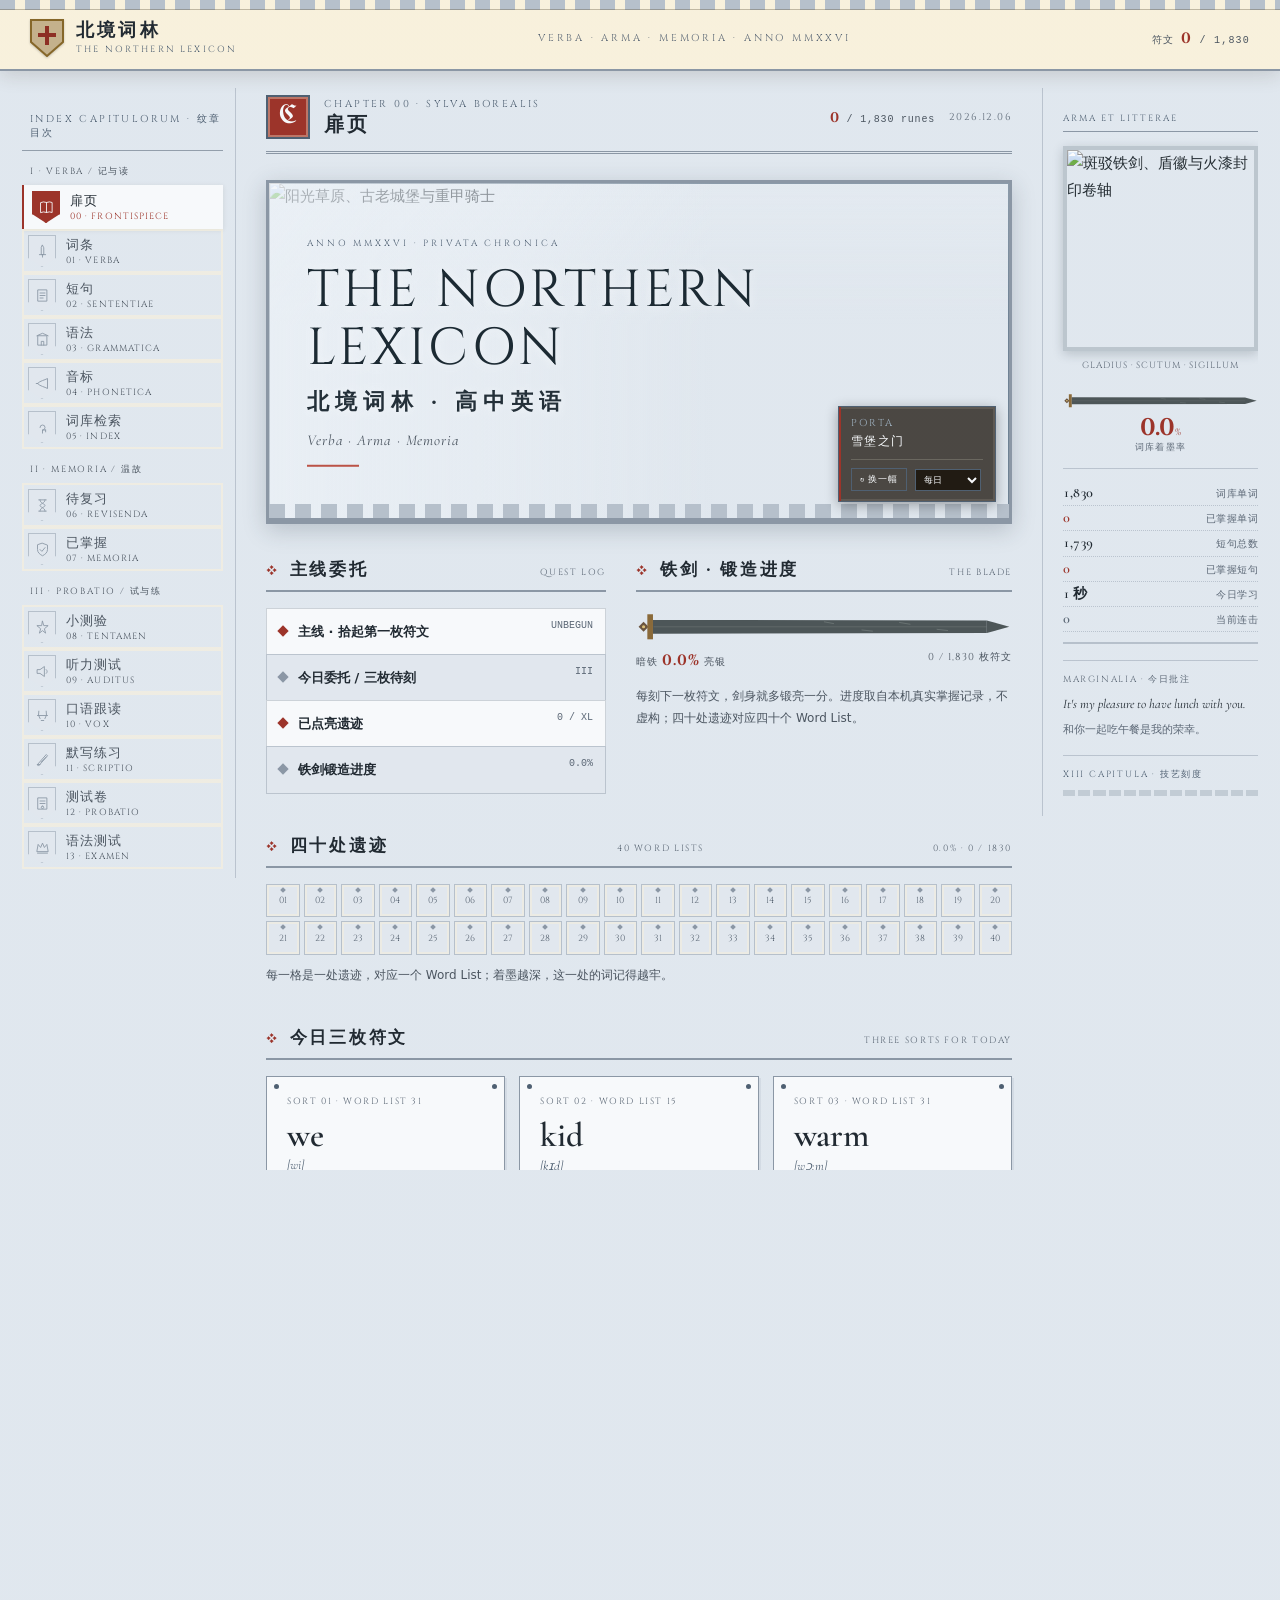
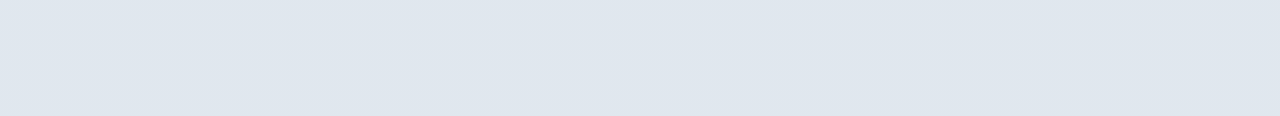
==== commit 13bee411: "修复移动端侧边栏跳转（遮罩拦截）+ 加深浅灰小字提升可读性" ====
--- a/_template.html
+++ b/_template.html
@@ -687,7 +687,7 @@
   --brass:#6f8294; --brass-l:#9fb1c0; --brass-d:#4f6072;
   --crimson:#9c342a; --crimson-l:#bb5347;
   --grass:#4f6b54; --sky:#cdd9e6;
-  --ink:#212a32; --ink-2:#4b5560; --ink-3:#828ea0;
+  --ink:#212a32; --ink-2:#4b5560; --ink-3:#5c6876;
   --rule:rgba(70,86,104,.24); --rule-2:rgba(70,86,104,.5);
   --cinzel:'Cinzel',Georgia,serif;
   --cormorant:'Cormorant Garamond',Georgia,'Times New Roman',serif;
@@ -766,7 +766,7 @@
   padding:24px 12px 20px 0;border-right:1px solid var(--rule);
 }
 .toc-head{font:10px var(--cinzel);letter-spacing:.24em;color:var(--brass-d);text-transform:uppercase;padding:0 0 10px 8px;border-bottom:1px solid var(--rule-2);margin-bottom:14px}
-.toc-group{font:9px var(--cinzel);letter-spacing:.2em;color:var(--ink-3);margin:14px 0 7px 8px;text-transform:uppercase}
+.toc-group{font:9px var(--cinzel);letter-spacing:.2em;color:var(--ink-2);margin:14px 0 7px 8px;text-transform:uppercase}
 .tabs{display:block;margin:0;padding:0;border:0;position:static;background:transparent}
 .tab-row{display:block;margin:0}
 .tab-row+.tab-row{margin-top:0}
@@ -783,7 +783,7 @@
 }
 .tab i svg{width:15px;height:15px;fill:none;stroke:var(--stone-d);stroke-width:1.4;stroke-linecap:round;stroke-linejoin:round}
 .tab span{font:500 13px/1.35 var(--song);letter-spacing:.08em;color:inherit}
-.tab em{font:8px var(--cinzel);font-style:normal;letter-spacing:.13em;color:var(--ink-3);text-transform:uppercase}
+.tab em{font:9px var(--cinzel);font-style:normal;letter-spacing:.12em;color:var(--ink-2);text-transform:uppercase}
 .tab.active{background:var(--parch-3);color:var(--ink);padding-left:10px;
   box-shadow:inset 2px 0 0 var(--crimson),0 1px 5px rgba(60,48,30,.10)}
 .tab.active i{background:var(--crimson);border-color:var(--crimson)}
@@ -1170,7 +1170,7 @@
     font:15px var(--cinzel);padding:0;border-radius:0;
   }
   .brand-la{font-size:8px}
-  .keep{display:block;padding:0}
+  .keep{display:block;padding:0;z-index:auto}
   .toc{
     position:fixed;left:0;top:0;bottom:0;width:min(300px,84vw);z-index:100;
     max-height:none;overflow-y:auto;padding:22px 14px 22px 18px;border-right:2px solid var(--stone-d);
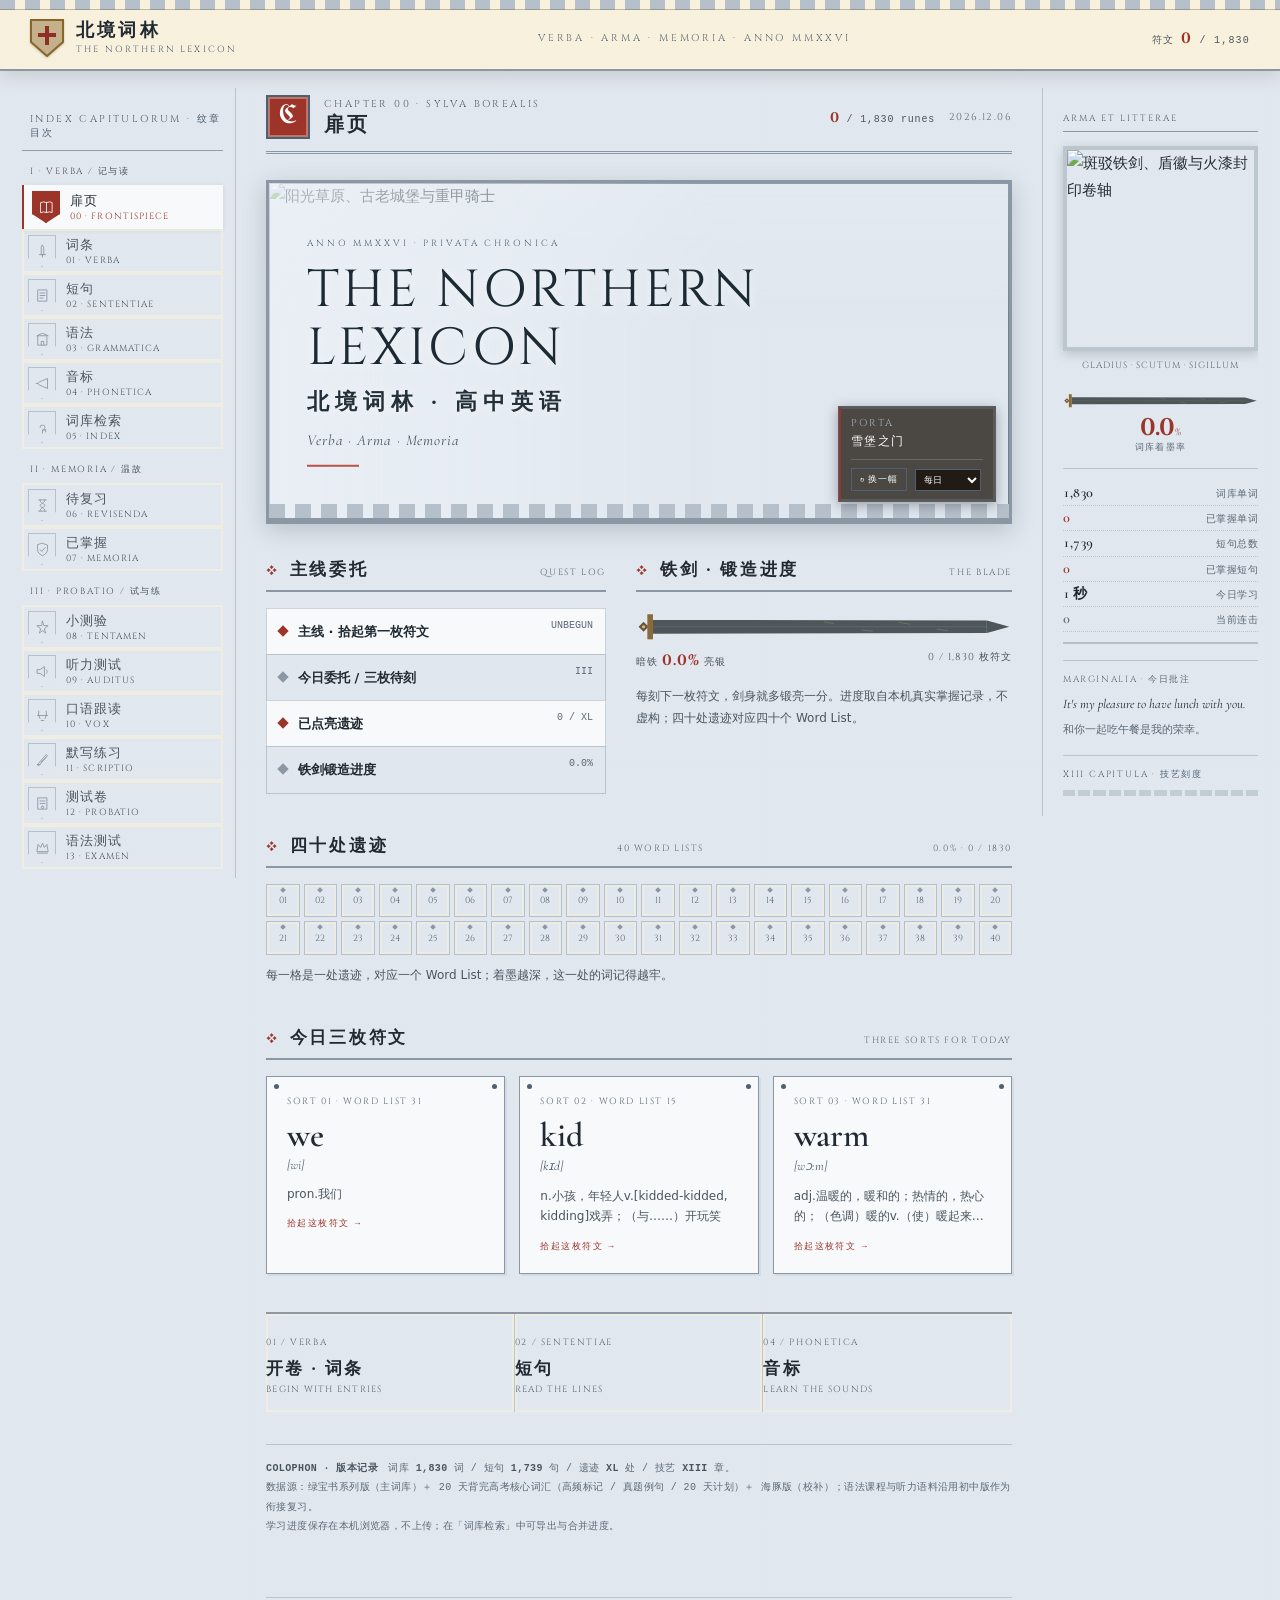
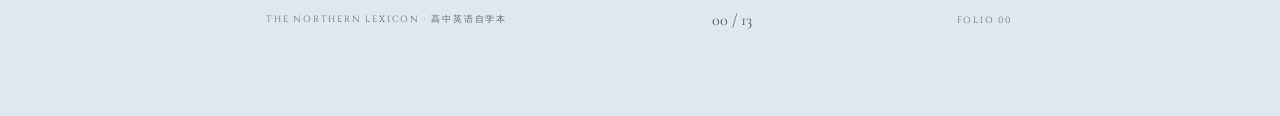
==== commit 90121025: "补上真题例句的呈现：词条页新增真题例句区块（1985 个词含 exam 字段，此前从未渲染）" ====
--- a/_template.html
+++ b/_template.html
@@ -257,6 +257,9 @@
 .detail-head b{margin-bottom:0}
 #memoryWrap b{color:var(--plum)}
 #exampleWrap b{color:var(--accent)}
+/* 真题例句：加暖色左缘与标签色，与普通例句区分，体现真题权威感 */
+#examWrap b{color:var(--crimson,var(--accent))}
+.exam-detail{border-left:1px solid var(--crimson,var(--accent))!important;background:linear-gradient(90deg,rgba(141,47,36,.05),transparent 60%)}
 .actions{display:flex;gap:4px;flex-wrap:wrap;margin-top:34px;align-items:center}
 
 /* ---- 设置条 ---- */
@@ -1029,6 +1032,10 @@
 .detail b{font:9px var(--cinzel);letter-spacing:.18em;color:var(--brass-d);text-transform:uppercase;margin-bottom:5px}
 .detail-head b{color:var(--brass-d)}
 #memoryWrap b{color:var(--ink-2)}
+/* 真题例句：暖色左缘 + 标签，与普通例句区分，体现真题权威感 */
+.exam-detail{border-left:1px solid var(--crimson);background:linear-gradient(90deg,rgba(156,52,42,.055),transparent 62%)}
+.exam-detail .detail-head b{color:var(--crimson)}
+#examWrap{color:var(--ink-2)}
 .speak{color:var(--ink-3);border-radius:0;padding:8px;border:1px solid transparent}
 .speak:hover:not(:disabled){color:var(--crimson);background:var(--parch-2)}
 .speak.speaking{color:var(--crimson);border-color:var(--crimson)}
@@ -1433,7 +1440,7 @@
   <div class="eyebrow" id="counter">准备开始</div>
   <div class="word-line"><div class="word" id="word">Welcome!</div><button class="speak" id="speakTop" title="朗读单词（快捷键 S）" aria-label="朗读"><svg viewBox="0 0 24 24" aria-hidden="true"><path d="M4 9v6h4l5 4V5L8 9H4z"/><path d="M17 8.5a4 4 0 0 1 0 7"/><path d="M19.5 6a7.5 7.5 0 0 1 0 12"/></svg></button></div>
   <div class="phonetic" id="phonetic">点击“显示释义”开始学习</div>
-  <div id="answer" class="hidden"><div class="definition" id="definition"></div><div class="detail" id="memoryWrap"><b>记忆提示</b><span id="memory"></span></div><div class="detail" id="exampleWrap"><div class="detail-head"><b>例句</b><button class="speak mini" id="exSpeak" title="朗读例句（只读英文部分）" aria-label="朗读例句"><svg viewBox="0 0 24 24" aria-hidden="true"><path d="M4 9v6h4l5 4V5L8 9H4z"/><path d="M17 8.5a4 4 0 0 1 0 7"/><path d="M19.5 6a7.5 7.5 0 0 1 0 12"/></svg></button></div><span id="example"></span></div></div>
+  <div id="answer" class="hidden"><div class="definition" id="definition"></div><div class="detail" id="memoryWrap"><b>记忆提示</b><span id="memory"></span></div><div class="detail" id="exampleWrap"><div class="detail-head"><b>例句</b><button class="speak mini" id="exSpeak" title="朗读例句（只读英文部分）" aria-label="朗读例句"><svg viewBox="0 0 24 24" aria-hidden="true"><path d="M4 9v6h4l5 4V5L8 9H4z"/><path d="M17 8.5a4 4 0 0 1 0 7"/><path d="M19.5 6a7.5 7.5 0 0 1 0 12"/></svg></button></div><span id="example"></span></div><div class="detail exam-detail" id="examWrap"><div class="detail-head"><b>真题例句</b><button class="speak mini" id="examSpeak" title="朗读真题例句（只读英文部分）" aria-label="朗读真题例句"><svg viewBox="0 0 24 24" aria-hidden="true"><path d="M4 9v6h4l5 4V5L8 9H4z"/><path d="M17 8.5a4 4 0 0 1 0 7"/><path d="M19.5 6a7.5 7.5 0 0 1 0 12"/></svg></button></div><span id="exam"></span></div></div>
   <div id="wdictBox" class="hidden">
    <div class="in-wrap"><input id="wdictInput" class="d-input" type="text" lang="en" placeholder="看中文写英文，按 Enter 判分；判完再按 Enter 进入下一个" autocomplete="off" autocorrect="off" autocapitalize="off" spellcheck="false"><button type="button" class="in-clear" id="wdictClear" tabindex="-1" aria-label="清空输入内容" title="清空全部"><svg viewBox="0 0 24 24" aria-hidden="true"><path d="M6 6l12 12M18 6L6 18"/></svg></button></div>
    <div class="feedback" id="wdictResult"></div>
@@ -2664,6 +2671,11 @@
   /* 例句只有中文（或为空）时，喇叭按钮没意义，直接藏掉 */
   { const eb=$("exSpeak");
     if(eb){ eb.classList.toggle("hidden", !enPart(w.example)); eb.classList.remove("speaking"); } }
+  /* 真题例句：有 exam 字段才显示，否则整块隐藏 */
+  { const exEl=$("exam");
+    if(exEl){ exEl.textContent=w.exam||""; }
+    const eb=$("examSpeak");
+    if(eb){ eb.classList.toggle("hidden", !enPart(w.exam)); eb.classList.remove("speaking"); } }
   $("reveal").textContent="显示释义";
   $("master").textContent=mastered.has(w.word)?"已掌握":"标记掌握";
   if(wDict){
@@ -2674,11 +2686,13 @@
     $("answer").classList.remove("hidden");
     $("memoryWrap").classList.add("hidden");
     $("exampleWrap").classList.add("hidden");
+    $("examWrap").classList.add("hidden");
   }else{
     $("word").textContent=w.word;
     $("word").classList.remove("mask");
     $("memoryWrap").classList.toggle("hidden",!w.memory);
     $("exampleWrap").classList.toggle("hidden",!w.example);
+    $("examWrap").classList.toggle("hidden",!w.exam);
     $("answer").classList.add("hidden");
   }
   applyWDictUI();
@@ -2708,6 +2722,11 @@
   const w=activeWord(); if(!w) return;
   const ex=enPart(w.example);
   if(ex) speak(ex,$("exSpeak"));
+};
+$("examSpeak").onclick=()=>{
+  const w=activeWord(); if(!w) return;
+  const ex=enPart(w.exam);
+  if(ex) speak(ex,$("examSpeak"));
 };
 $("next").onclick=()=>showWord(stepWord(1));
 $("prev").onclick=()=>showWord(stepWord(-1));
@@ -3567,6 +3586,7 @@
   $("word").classList.remove("mask");
   $("memoryWrap").classList.toggle("hidden",!w.memory);
   $("exampleWrap").classList.toggle("hidden",!w.example);
+  $("examWrap").classList.toggle("hidden",!w.exam);
   const spk=$("speakTop");
   if(spk) spk.disabled=false;                 // 答完可以听发音
 }
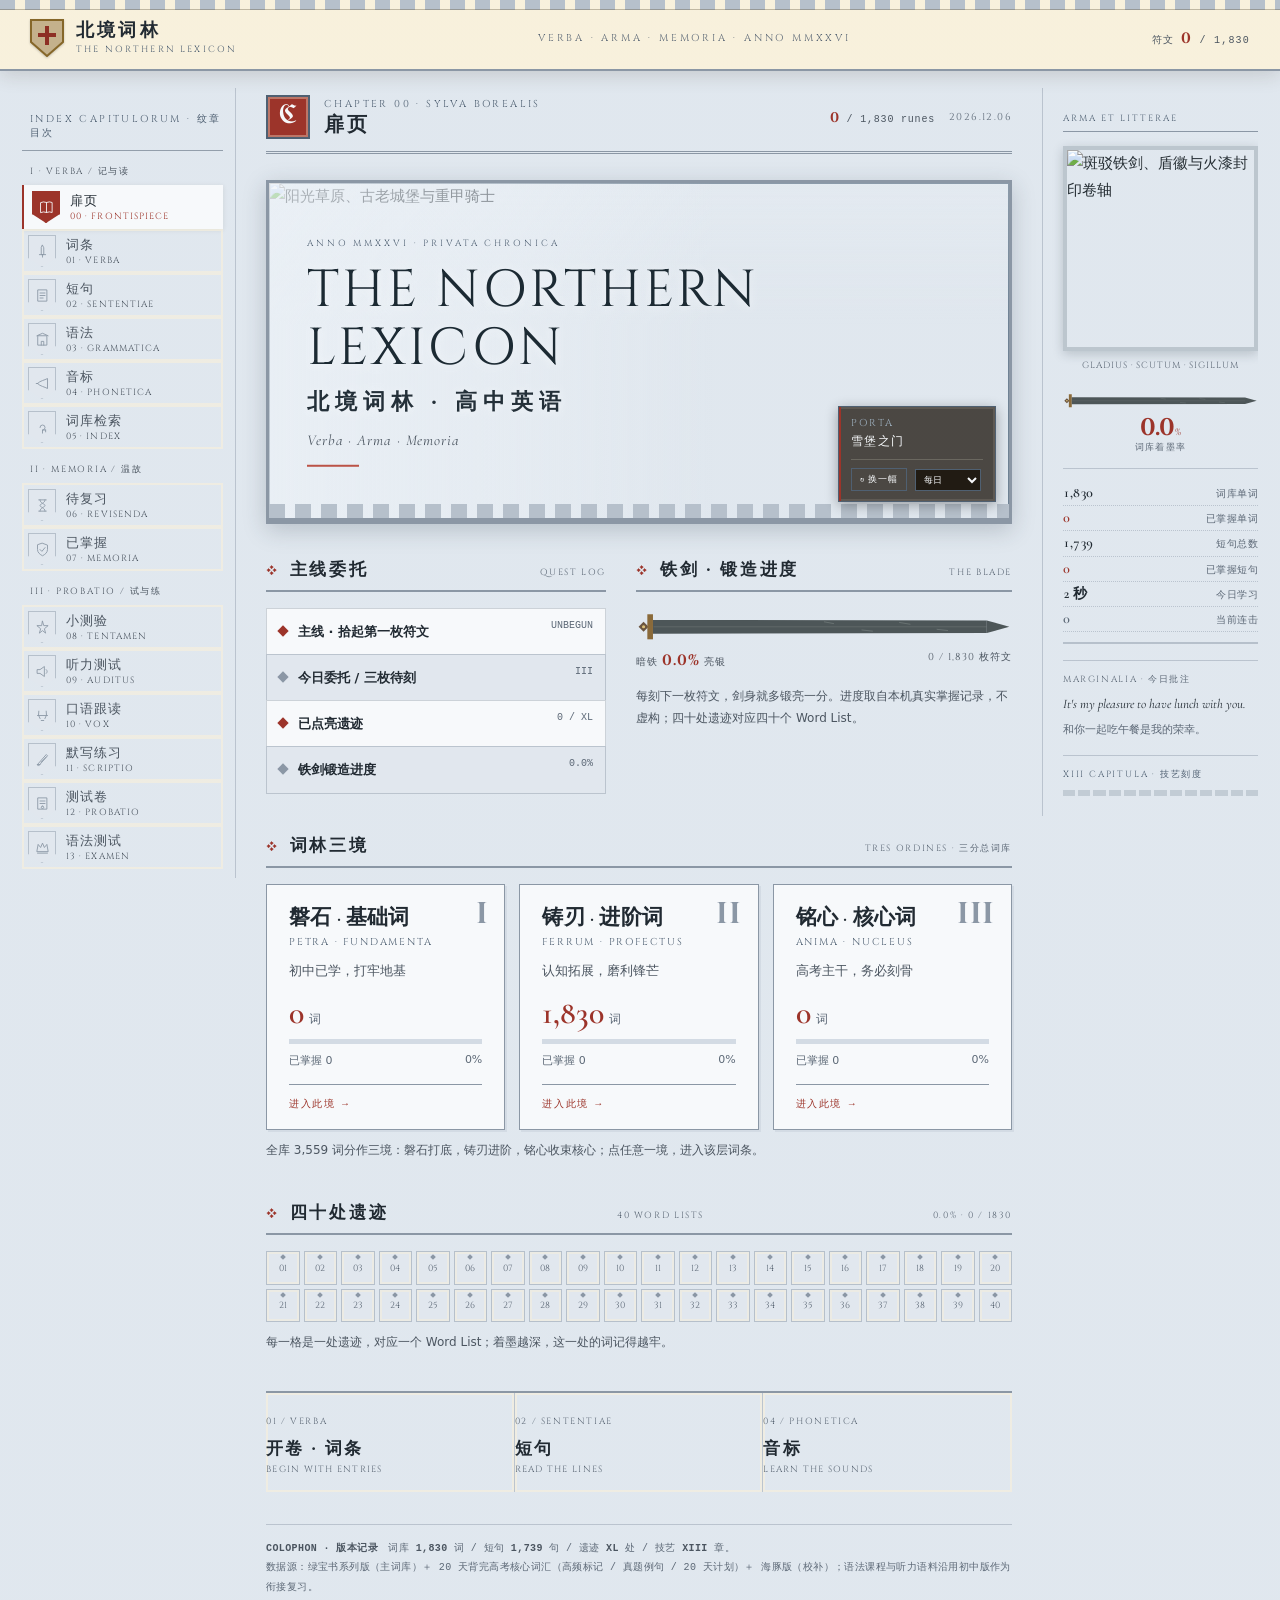
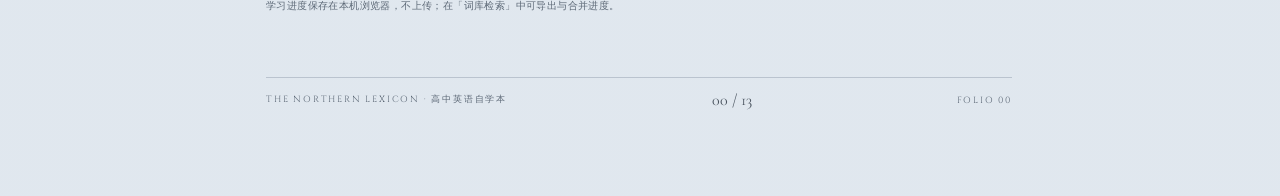
==== commit 1cdc0b48: "首页「今日三枚符文」改为「词林三境」三大板块（基础/进阶/核心），上移到主线任务下方，点击进入对应层级词条" ====
--- a/_template.html
+++ b/_template.html
@@ -959,23 +959,31 @@
 .site.lit::before{background:var(--brass-l)}
 .site-tip{min-height:18px;margin-top:10px;font-size:12px;color:var(--ink-2)}
 
-/* 今日三枚符文：手抄本牌 */
-.runes-block{margin-top:40px}
-.rune-row{display:grid;grid-template-columns:repeat(3,minmax(0,1fr));gap:14px}
-.rune{
-  border:1px solid var(--stone-d);background:var(--parch-3);padding:18px 20px 20px;
-  cursor:pointer;position:relative;transition:transform .2s var(--ease),border-color .2s;
-  box-shadow:2px 2px 0 var(--parch-4);
-}
-.rune:hover{transform:translateY(-3px);border-color:var(--crimson)}
-.rune::before,.rune::after{content:"";position:absolute;width:5px;height:5px;border-radius:50%;background:var(--brass-d);top:7px}
-.rune::before{left:7px}.rune::after{right:7px}
-.rune .no{font:9px var(--cinzel);letter-spacing:.18em;color:var(--ink-3);text-transform:uppercase}
-.rune .w{font:600 clamp(24px,2.8vw,34px)/1.15 var(--cormorant);letter-spacing:-.01em;margin:9px 0 2px;overflow-wrap:anywhere;color:var(--ink)}
-.rune:hover .w{color:var(--crimson)}
-.rune .ph{font:italic 13px var(--cormorant);color:var(--brass-d)}
-.rune .df{font:12px/1.7 var(--sans);color:var(--ink-2);margin-top:11px;display:-webkit-box;-webkit-line-clamp:2;-webkit-box-orient:vertical;overflow:hidden}
-.rune .go{font:9px var(--cinzel);letter-spacing:.16em;color:var(--crimson);margin-top:13px;text-transform:uppercase}
+/* 词林三境：基础 / 进阶 / 核心三大板块 */
+.tiers-block{margin-top:40px}
+.tier-row{display:grid;grid-template-columns:repeat(3,minmax(0,1fr));gap:14px}
+.tier{
+  border:1px solid var(--stone-d);background:var(--parch-3);padding:20px 22px 18px;
+  cursor:pointer;position:relative;transition:transform .2s var(--ease),border-color .2s,box-shadow .2s;
+  box-shadow:2px 2px 0 var(--parch-4);display:flex;flex-direction:column;
+}
+.tier:hover{transform:translateY(-3px);border-color:var(--crimson);box-shadow:3px 4px 0 var(--parch-4)}
+.tier .t-no{
+  position:absolute;top:14px;right:16px;font:600 30px/1 var(--cinzel);color:var(--stone-d);
+  letter-spacing:.02em;
+}
+.tier:hover .t-no{color:var(--crimson-l)}
+.tier .t-cn{font:600 21px/1.25 var(--serif,var(--cormorant));color:var(--ink);letter-spacing:.01em}
+.tier .t-la{font:10px var(--cinzel);letter-spacing:.18em;color:var(--brass-d);text-transform:uppercase;margin-top:4px}
+.tier .t-note{font:12.5px/1.6 var(--sans);color:var(--ink-2);margin-top:12px}
+.tier .t-count{margin-top:16px;display:flex;align-items:baseline;gap:5px}
+.tier .t-count b{font:600 32px/1 var(--cormorant);color:var(--crimson)}
+.tier .t-count span{font:12px var(--sans);color:var(--ink-3)}
+.tier .t-bar{margin-top:10px;height:5px;background:var(--parch-4);overflow:hidden}
+.tier .t-bar i{display:block;height:100%;background:var(--crimson);width:0;transition:width .4s var(--ease)}
+.tier .t-meta{margin-top:9px;display:flex;justify-content:space-between;font:11px var(--sans);color:var(--ink-3)}
+.tier .t-go{margin-top:16px;font:10px var(--cinzel);letter-spacing:.16em;color:var(--crimson);text-transform:uppercase;border-top:1px solid var(--stone-d);padding-top:12px}
+.tier-tip{margin-top:10px;font-size:12px;color:var(--ink-2)}
 
 /* 开卷入口 + 版本记 */
 .front-entries{display:flex;gap:0;flex-wrap:wrap;margin-top:38px;border-top:2px solid var(--stone-d)}
@@ -1219,9 +1227,8 @@
   .hero-kicker{font-size:8px;letter-spacing:.2em}
   .front-grid{grid-template-columns:1fr;gap:26px;margin-top:26px}
   .site-grid{grid-template-columns:repeat(10,minmax(0,1fr))}
-  .rune-row{grid-template-columns:1fr}
-  .rune{padding:14px 16px}
-  .rune .df{-webkit-line-clamp:1}
+  .tier-row{grid-template-columns:1fr}
+  .tier{padding:16px 18px}
   .entr{flex:1 1 50%;min-width:0;padding:13px 10px 14px 0}
   .entr .t{font-size:15px}
   .word{font-size:clamp(40px,11vw,58px)}
@@ -1374,15 +1381,16 @@
   </div>
  </div>
 
+ <div class="tiers-block">
+  <div class="panel-title"><h2>词林三境</h2><span>Tres ordines · 三分总词库</span></div>
+  <div class="tier-row" id="tierRow"></div>
+  <div class="tier-tip" id="tierTip">全库 3,559 词分作三境：磐石打底，铸刃进阶，铭心收束核心；点任意一境，进入该层词条。</div>
+ </div>
+
  <div class="sites-block">
   <div class="panel-title"><h2>四十处遗迹</h2><span>40 word lists</span><span id="casePct">—</span></div>
   <div class="site-grid" id="siteGrid"></div>
   <div class="site-tip" id="siteTip">每一格是一处遗迹，对应一个 Word List；着墨越深，这一处的词记得越牢。</div>
- </div>
-
- <div class="runes-block">
-  <div class="panel-title"><h2>今日三枚符文</h2><span>Three sorts for today</span></div>
-  <div class="rune-row" id="runeRow"></div>
  </div>
 
  <div class="front-entries">
@@ -1419,7 +1427,7 @@
      <span class="seg" id="wModeSeg"><button data-wmode="seq" class="on">按顺序</button><button data-wmode="random">随机</button></span>
      <span class="lbl">呈现</span>
      <span class="seg" id="wDictSeg"><button data-wdict="0" class="on">学习卡片</button><button data-wdict="1">默写</button></span>
-     <label>范围<select id="wordScope"><option value="all" selected>全部单词</option><option value="unmastered">只看未掌握</option><option value="review">只看待复习</option></select></label>
+     <label>范围<select id="wordScope"><option value="all" selected>全部单词</option><option value="unmastered">只看未掌握</option><option value="review">只看待复习</option><option value="tier-base">磐石 · 基础词</option><option value="tier-advance">铸刃 · 进阶词</option><option value="tier-core">铭心 · 核心词</option></select></label>
      <button id="restart">从头开始</button>
      <label><input type="checkbox" id="okFx" checked> 答题音效</label>
      <label><input type="checkbox" id="cfx" checked> 彩带礼花</label>
@@ -2607,6 +2615,9 @@
   const s=$("wordScope").value;
   if(s==="unmastered") return w=>!mastered.has(w.word);
   if(s==="review") return w=>review.has(w.word);
+  if(s==="tier-base") return w=>(w.tier==="简单单词");
+  if(s==="tier-core") return w=>(w.tier==="核心词");
+  if(s==="tier-advance") return w=>(w.tier==="认知词"||w.tier==="高频词");
   return ()=>true;
 }
 /* ==================== 跳到单词 / 最近学过 ==================== */
@@ -5204,26 +5215,54 @@
     });
   }
 
-  /* ---------------- 今日三枚符文 ---------------- */
-  function renderRunes() {
-    var box=$('runeRow'); if(!box||!WORDS.length) return;
-    var m=masteredSet(), seed=todaySeed();
-    var pool = WORDS.filter(function(w){ return w.hot===1 && !m.has(w.word) && w.definition; });
-    if(pool.length<3) pool = WORDS.filter(function(w){ return !m.has(w.word) && w.definition; });
-    if(pool.length<3) pool = WORDS.filter(function(w){ return w.definition; });
-    var picks=[0,1,2].map(function(k){ return pool[Math.abs(seed*7+k*911+137)%pool.length]; });
-    box.innerHTML = picks.map(function(w,i){
-      return '<div class="rune" data-word="'+esc(w.word)+'"><div class="no">SORT 0'+(i+1)+' · '+esc(w.list||'')+'</div>'+
-        '<div class="w">'+esc(w.word)+'</div><div class="ph">'+esc(w.phonetic||'')+'</div>'+
-        '<div class="df">'+esc(w.definition||'')+'</div><div class="go">拾起这枚符文 →</div></div>';
+  /* ---------------- 词林三境：基础 / 进阶 / 核心三大板块 ---------------- */
+  /* tier 归并到三档：简单单词→基础；认知词+高频词→进阶；核心词→核心 */
+  function tierGroup(tier){
+    if(tier==='简单单词') return 'base';
+    if(tier==='核心词') return 'core';
+    return 'advance';   // 认知词 + 高频词
+  }
+  function renderTiers() {
+    var box=$('tierRow'); if(!box||!WORDS.length) return;
+    var m=masteredSet();
+    var groups={
+      base:    {cn:'磐石 · 基础词', la:'Petra · Fundamenta', note:'初中已学，打牢地基', total:0, done:0},
+      advance: {cn:'铸刃 · 进阶词', la:'Ferrum · Profectus', note:'认知拓展，磨利锋芒', total:0, done:0},
+      core:    {cn:'铭心 · 核心词', la:'Anima · Nucleus',   note:'高考主干，务必刻骨', total:0, done:0}
+    };
+    WORDS.forEach(function(w){
+      var g=groups[tierGroup(w.tier)]; if(!g) return;
+      g.total++; if(m.has(w.word)) g.done++;
+    });
+    var order=['base','advance','core'];
+    box.innerHTML = order.map(function(key){
+      var g=groups[key], r=g.total?Math.round(g.done/g.total*100):0;
+      return '<div class="tier" data-tier="'+key+'">'+
+        '<div class="t-no">'+ (key==='base'?'I':key==='advance'?'II':'III') +'</div>'+
+        '<div class="t-cn">'+esc(g.cn)+'</div>'+
+        '<div class="t-la">'+esc(g.la)+'</div>'+
+        '<div class="t-note">'+esc(g.note)+'</div>'+
+        '<div class="t-count"><b>'+g.total.toLocaleString('en-US')+'</b><span>词</span></div>'+
+        '<div class="t-bar"><i style="width:'+r+'%"></i></div>'+
+        '<div class="t-meta"><span>已掌握 '+g.done.toLocaleString('en-US')+'</span><span>'+r+'%</span></div>'+
+        '<div class="t-go">进入此境 →</div>'+
+      '</div>';
     }).join('');
     Array.prototype.forEach.call(box.children, function(el){
-      el.addEventListener('click', function(){
-        var name=el.dataset.word, w=null;
-        for(var i=0;i<WORDS.length;i++) if(WORDS[i].word===name){ w=WORDS[i]; break; }
-        if(w) goWord(w);
-      });
+      el.addEventListener('click', function(){ enterTier(el.dataset.tier); });
     });
+  }
+  function enterTier(key){
+    var scope=$('wordScope');
+    if(scope){
+      var map={base:'tier-base', advance:'tier-advance', core:'tier-core'};
+      scope.value=map[key]||'all';
+      try{ STORE.setItem('vocab-scope', scope.value); }catch(e){}
+    }
+    // 跳到该档第一个词；之后「下一个/上一个」会因 wPred 读 scope 而在本境之内翻词
+    var first=null;
+    for(var i=0;i<WORDS.length;i++){ if(tierGroup(WORDS[i].tier)===key){ first=WORDS[i]; break; } }
+    if(first) goWord(first); else go('study');
   }
 
   /* ---------------- 页边批注（真实短句） ---------------- */
@@ -5282,7 +5321,7 @@
 
   function refreshAll() {
     var f = renderForge();
-    renderSites(f); renderRunes(); renderMarginalia(); renderColophon(); renderSpecimen(); syncHeader();
+    renderSites(f); renderTiers(); renderMarginalia(); renderColophon(); renderSpecimen(); syncHeader();
   }
 
   /* ---------------- 卷首场景：同一世界的时间轮换 ---------------- */
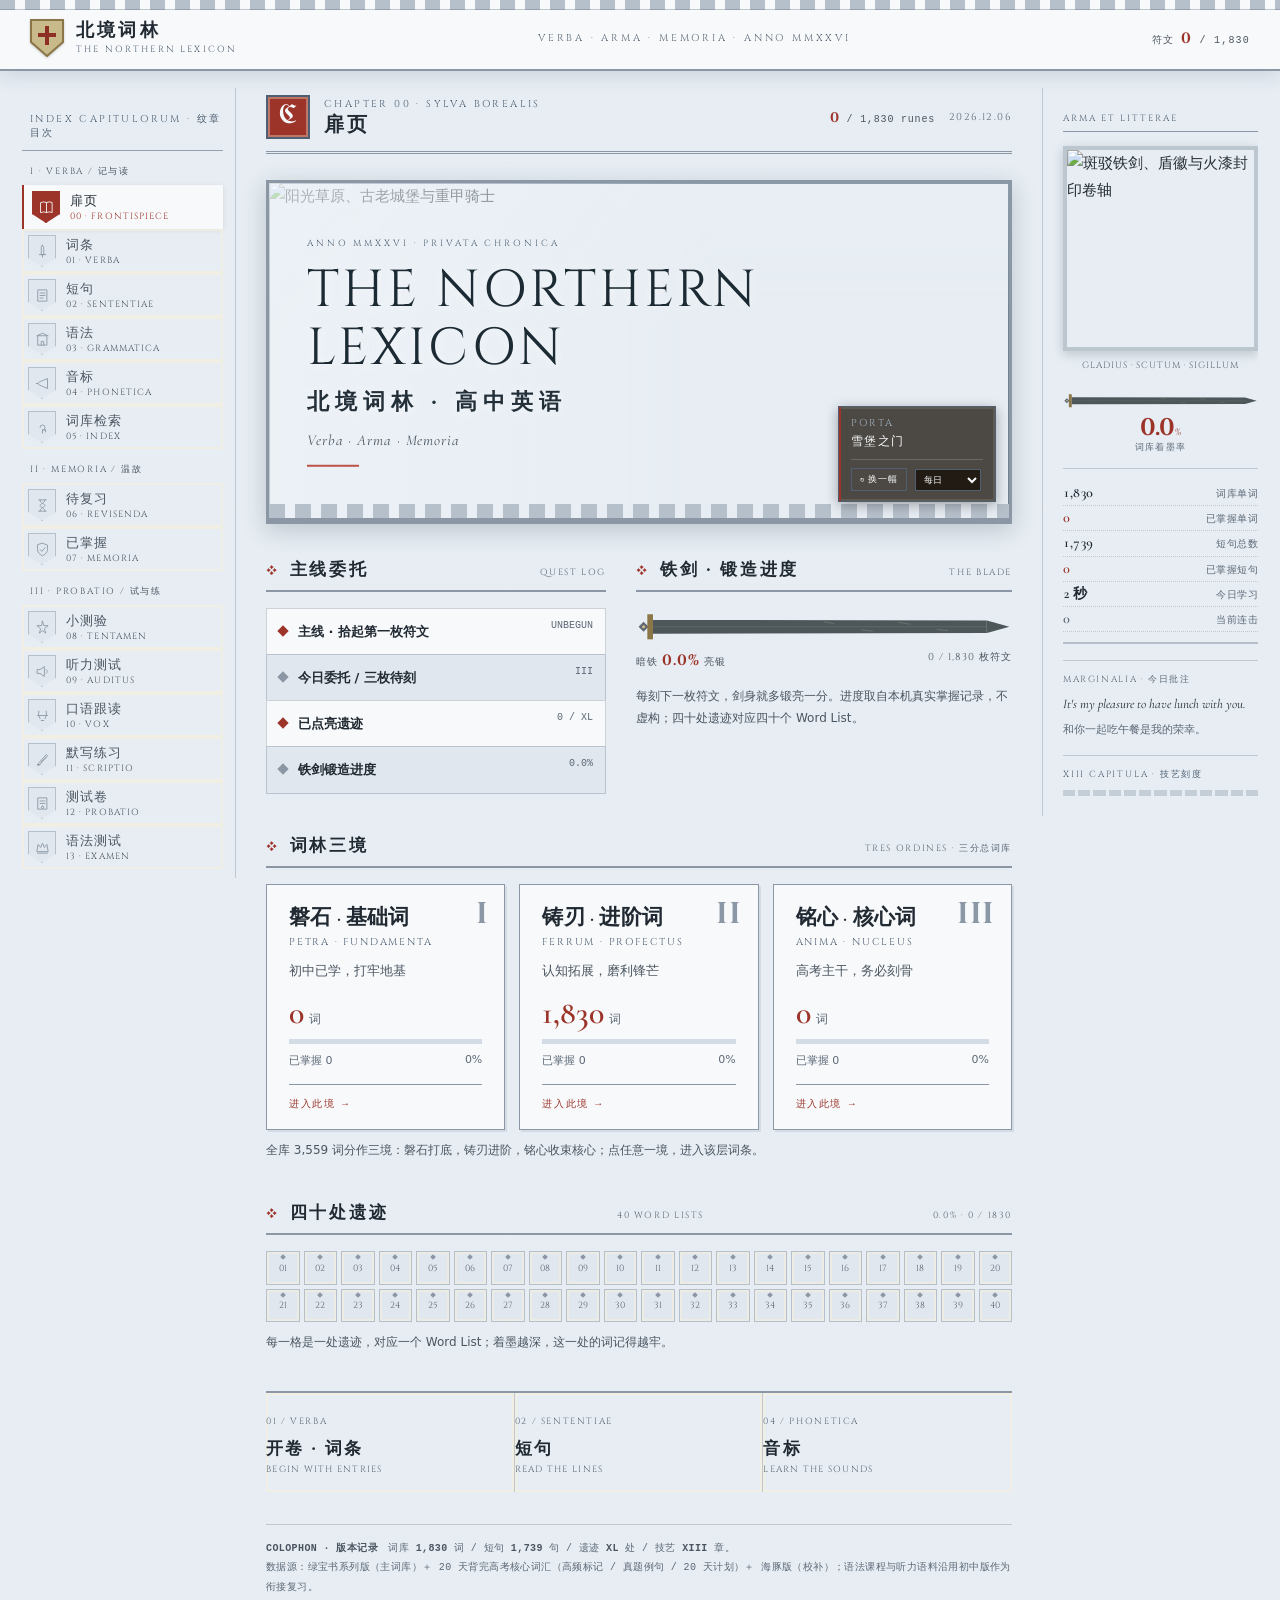
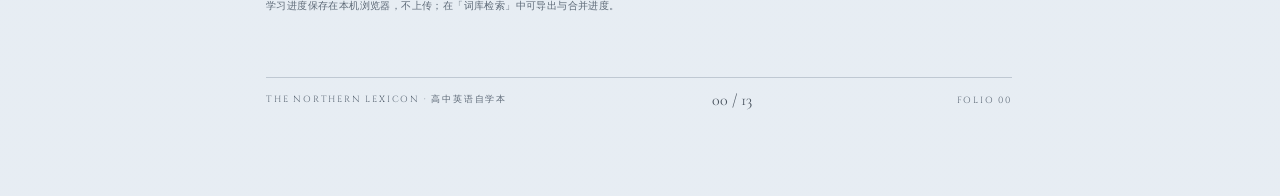
==== commit 1ff04a4b: "统一冷调配色：顶栏/侧边栏由暖黄羊皮纸改为冷白纸，纹章与铁剑土金提亮为冷调香槟金" ====
--- a/_template.html
+++ b/_template.html
@@ -2,7 +2,7 @@
 <html lang="zh-CN">
 <head>
 <meta charset="utf-8"><meta name="viewport" content="width=device-width,initial-scale=1"><meta http-equiv="Cache-Control" content="no-cache, must-revalidate"><meta name="referrer" content="no-referrer"><link rel="apple-touch-icon" href="apple-touch-icon.png">
-<link rel="icon" href="data:image/svg+xml,%3Csvg%20xmlns='http://www.w3.org/2000/svg'%20viewBox='0%200%2064%2064'%3E%3Cpath%20d='M4%204%20h56%20v34%20L32%2060%204%2038%20Z'%20fill='%23c4b18c'%20stroke='%23866729'%20stroke-width='3'/%3E%3Cpath%20d='M29%2012%20h6%20v30%20h-6%20Z%20M17%2024%20h30%20v6%20H17%20Z'%20fill='%238d2f24'/%3E%3C/svg%3E">
+<link rel="icon" href="data:image/svg+xml,%3Csvg%20xmlns='http://www.w3.org/2000/svg'%20viewBox='0%200%2064%2064'%3E%3Cpath%20d='M4%204%20h56%20v34%20L32%2060%204%2038%20Z'%20fill='%23c9ba8b'%20stroke='%238a7646'%20stroke-width='3'/%3E%3Cpath%20d='M29%2012%20h6%20v30%20h-6%20Z%20M17%2024%20h30%20v6%20H17%20Z'%20fill='%238d2f24'/%3E%3C/svg%3E">
 <title>词根联想英语词汇</title>
 <style>
 /* hallmark stamp · theme: Exercise Book — refined 2026-10-31
@@ -715,7 +715,7 @@
 body{
   min-height:100vh;color:var(--ink);font:15px/1.78 var(--sans);
   background-color:#d8e0e8;
-  background-image:linear-gradient(rgba(226,233,240,.82),rgba(226,233,240,.82)),url("assets/parchment.jpg");
+  background-image:linear-gradient(rgba(232,238,244,.92),rgba(232,238,244,.92)),url("assets/parchment.jpg");
   background-size:auto,760px 707px;background-repeat:no-repeat,repeat;
   -webkit-font-smoothing:antialiased;
 }
@@ -733,16 +733,16 @@
 .rampart{
   position:sticky;top:0;z-index:70;
   background-color:var(--parch-3);
-  background-image:linear-gradient(rgba(248,240,218,.93),rgba(248,240,218,.93)),url("assets/parchment.jpg");
+  background-image:linear-gradient(rgba(247,249,251,.96),rgba(247,249,251,.96)),url("assets/parchment.jpg");
   background-size:auto,760px 707px;
   border-bottom:2px solid var(--stone-d);
-  box-shadow:0 4px 18px rgba(60,48,30,.16);
+  box-shadow:0 4px 18px rgba(45,60,75,.14);
   padding:19px 30px 12px;display:flex;align-items:center;gap:22px;
 }
 .rampart::before{
   content:"";position:absolute;top:0;left:0;right:0;height:9px;
   background:repeating-linear-gradient(90deg,var(--stone) 0 15px,transparent 15px 25px);
-  border-bottom:1px solid rgba(90,78,54,.35);
+  border-bottom:1px solid rgba(70,86,104,.3);
 }
 .brand{display:flex;align-items:center;gap:12px;min-width:0;flex:none}
 .brand-sigil{width:34px;height:38px;flex:none;filter:drop-shadow(0 1px 1px rgba(0,0,0,.2))}
@@ -797,7 +797,7 @@
 .tab:active{background:var(--parch-4)}
 .toc-foot{margin-top:20px;padding:14px 8px 0;border-top:1px solid var(--rule);font:9px/1.9 var(--mono);color:var(--ink-3)}
 .toc-foot b{color:var(--ink-2);font-weight:600;letter-spacing:.1em}
-.leather-strap{margin-top:16px;height:12px;background:repeating-linear-gradient(90deg,#5a4632 0 3px,#6b5540 3px 6px);border-top:1px solid var(--brass-d);border-bottom:1px solid #3c2f21;position:relative}
+.leather-strap{margin-top:16px;height:12px;background:repeating-linear-gradient(90deg,#5f6873 0 3px,#6f7884 3px 6px);border-top:1px solid var(--brass-d);border-bottom:1px solid #343c45;position:relative}
 .leather-strap::after{content:"";position:absolute;left:50%;top:1px;width:10px;height:10px;transform:translateX(-50%);border:2px solid var(--brass);border-radius:50%}
 
 /* 中：书页 */
@@ -1270,7 +1270,7 @@
  <button class="menu-btn" id="menuBtn" aria-label="打开目次">☰</button>
  <div class="brand">
   <svg class="brand-sigil" viewBox="0 0 34 38" aria-hidden="true">
-   <path d="M1 1 H33 V23 L17 37 L1 23 Z" fill="#c4b18c" stroke="#866729" stroke-width="2"/>
+   <path d="M1 1 H33 V23 L17 37 L1 23 Z" fill="#c9ba8b" stroke="#8a7646" stroke-width="2"/>
    <path d="M15 7 H19 V26 H15 Z M8 14 H26 V18 H8 Z" fill="#8d2f24"/>
   </svg>
   <div><b class="brand-cn">北境词林</b><small class="brand-la">The Northern Lexicon</small></div>
@@ -1366,15 +1366,15 @@
   <div class="forge">
    <div class="panel-title"><h2>铁剑 · 锻造进度</h2><span>The blade</span></div>
    <svg class="blade-svg" viewBox="0 0 600 60" role="img" aria-label="铁剑锻造进度">
- <polygon points="4,30 12,22 20,30 12,38" fill="#6b5540"/>
- <rect x="18" y="10" width="9" height="40" fill="#8a6a3a"/>
+ <polygon points="4,30 12,22 20,30 12,38" fill="#5f6873"/>
+ <rect x="18" y="10" width="9" height="40" fill="#8a7646"/>
  <polygon points="27,19 560,20 560,40 27,41" fill="#4d5658"/>
  <clipPath id="bladeClip"><polygon points="27,19 560,20 560,40 27,41"/></clipPath>
  <rect id="bladeLit" x="27" y="18" width="0" height="24" fill="#c9d1cf" clip-path="url(#bladeClip)"/>
  <polygon points="560,20 596,30 560,40" fill="#4d5658"/>
  <path d="M28 30 L560 30" stroke="#8d9593" stroke-width=".8" fill="none" opacity=".55"/>
  <path d="M300 22 L316 25 M360 35 L378 37 M420 23 L438 26 M480 34 L498 36" stroke="#8d9593" stroke-width=".7" fill="none"/>
- <circle cx="12" cy="30" r="2.5" fill="#dcc079"/>
+ <circle cx="12" cy="30" r="2.5" fill="#cdbf8e"/>
 </svg>
    <div class="blade-meta"><span>暗铁 <b id="bladePct">0.0%</b> 亮银</span><span id="bladeNum">—</span></div>
    <p class="blade-note">每刻下一枚符文，剑身就多锻亮一分。进度取自本机真实掌握记录，不虚构；四十处遗迹对应四十个 Word List。</p>
@@ -1726,15 +1726,15 @@
   <img class="mg-relic" src="assets/relics.jpg" alt="斑驳铁剑、盾徽与火漆封印卷轴">
   <div class="mg-cap">Gladius · Scutum · Sigillum</div>
   <div class="mg-blade"><svg class="blade-svg" viewBox="0 0 600 60" role="img" aria-label="铁剑锻造进度">
- <polygon points="4,30 12,22 20,30 12,38" fill="#6b5540"/>
- <rect x="18" y="10" width="9" height="40" fill="#8a6a3a"/>
+ <polygon points="4,30 12,22 20,30 12,38" fill="#5f6873"/>
+ <rect x="18" y="10" width="9" height="40" fill="#8a7646"/>
  <polygon points="27,19 560,20 560,40 27,41" fill="#4d5658"/>
  <clipPath id="mgBladeClip"><polygon points="27,19 560,20 560,40 27,41"/></clipPath>
  <rect id="mgBladeLit" x="27" y="18" width="0" height="24" fill="#c9d1cf" clip-path="url(#mgBladeClip)"/>
  <polygon points="560,20 596,30 560,40" fill="#4d5658"/>
  <path d="M28 30 L560 30" stroke="#8d9593" stroke-width=".8" fill="none" opacity=".55"/>
  <path d="M300 22 L316 25 M360 35 L378 37 M420 23 L438 26 M480 34 L498 36" stroke="#8d9593" stroke-width=".7" fill="none"/>
- <circle cx="12" cy="30" r="2.5" fill="#dcc079"/>
+ <circle cx="12" cy="30" r="2.5" fill="#cdbf8e"/>
 </svg></div>
   <div class="mg-pct"><span id="mgPct">0.0</span><small>%</small></div>
   <div class="mg-cap2">词库着墨率</div>
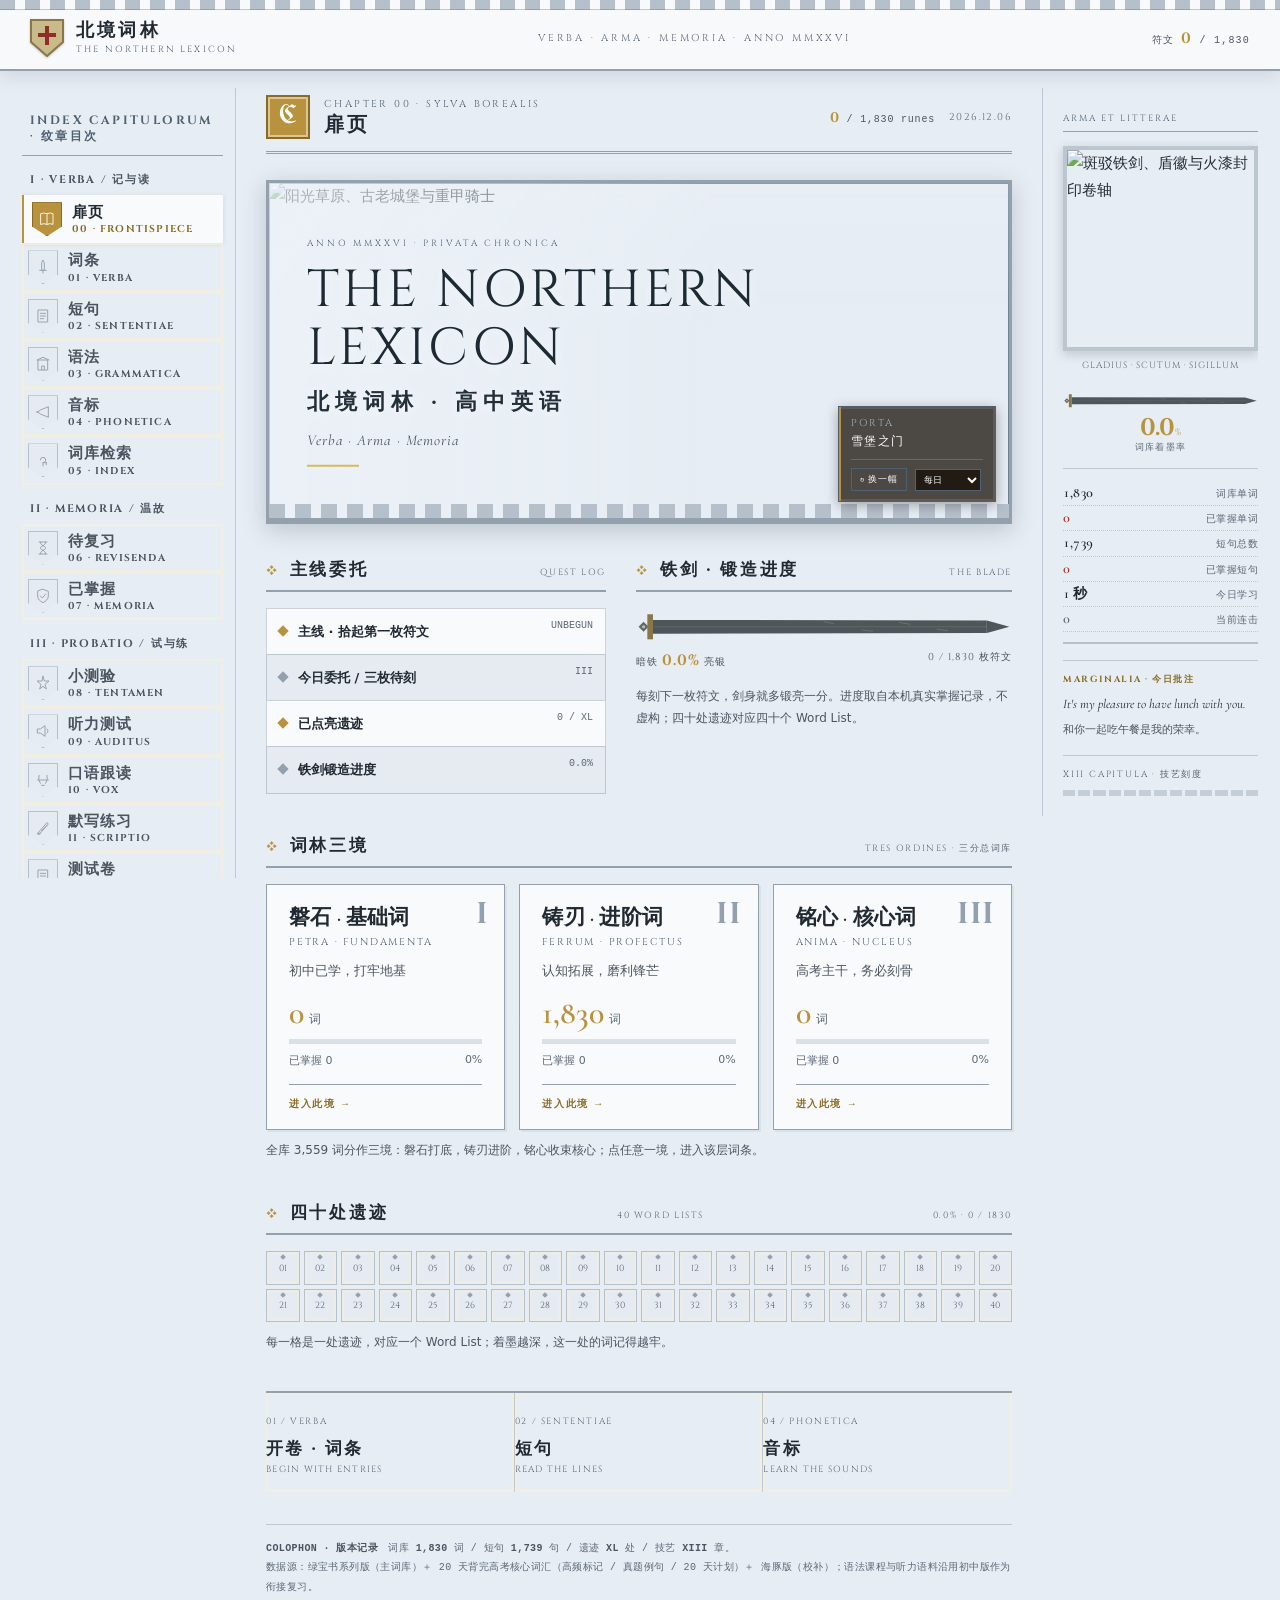
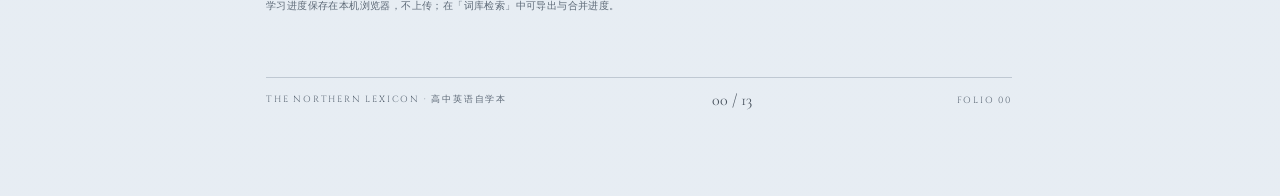
==== commit 54ab1a0d: "金色贯穿全站并提亮整体：新增金色变量，导航/进度/数字/板块等强调色由暗红改古金，侧边栏字体加大加粗" ====
--- a/_template.html
+++ b/_template.html
@@ -684,10 +684,11 @@
    ========================================================================== */
 
 :root{
-  --parch:#eef1f5; --parch-2:#e1e7ee; --parch-3:#f7f9fb; --parch-4:#d3dbe4;
-  --stone:#b6c0cb; --stone-d:#8b97a5; --stone-l:#dde4ec;
+  --parch:#f1f4f8; --parch-2:#e5ebf1; --parch-3:#f8fafc; --parch-4:#d8e0e8;
+  --stone:#b6c0cb; --stone-d:#93a0ae; --stone-l:#dde4ec;
   --iron:#46525c; --iron-2:#69767f; --iron-l:#aab4bf; --iron-d:#2b333a;
   --brass:#6f8294; --brass-l:#9fb1c0; --brass-d:#4f6072;
+  --gold:#b8923c; --gold-l:#d9b95c; --gold-d:#8a6b24;
   --crimson:#9c342a; --crimson-l:#bb5347;
   --grass:#4f6b54; --sky:#cdd9e6;
   --ink:#212a32; --ink-2:#4b5560; --ink-3:#5c6876;
@@ -702,8 +703,8 @@
   /* 旧组件层沿用的变量名，全部重定向到本套系统 */
   --bg:var(--parch); --surface:var(--parch-3); --surface-sunk:var(--parch-2);
   --muted:var(--ink-3); --line:var(--rule); --line-2:var(--rule-2);
-  --accent:var(--crimson); --accent-soft:var(--crimson); --plum:var(--brass-d);
-  --green:#4f6b3f; --red:#9c342a; --amber:#a97a24;
+  --accent:var(--gold); --accent-soft:var(--gold-l); --plum:var(--brass-d);
+  --green:#4f6b3f; --red:#9c342a; --amber:var(--gold);
   --serif:var(--cormorant); --r:2px; --r-lg:3px;
   color-scheme:light;
 }
@@ -721,7 +722,7 @@
 }
 ::selection{background:rgba(141,47,36,.24);color:var(--ink)}
 :is(button,a,input,select,textarea,[tabindex],summary):focus-visible{outline:2px solid var(--crimson);outline-offset:2px}
-a{color:var(--crimson)}
+a{color:var(--gold-d)}
 .hidden{display:none!important}
 html{-webkit-tap-highlight-color:rgba(141,47,36,.14)}
 :root{scrollbar-color:var(--stone-d) transparent;scrollbar-width:thin}
@@ -754,7 +755,7 @@
 }
 .rampart-right{display:flex;align-items:center;gap:14px;flex:none}
 .rune-count{font:10px var(--mono);letter-spacing:.12em;color:var(--ink-2);white-space:nowrap}
-.rune-count b{font:600 15px var(--cinzel);color:var(--crimson)}
+.rune-count b{font:600 15px var(--cinzel);color:var(--gold)}
 .menu-btn{display:none}
 
 /* ========================= 三栏骨架 ========================= */
@@ -768,35 +769,35 @@
   position:sticky;top:88px;align-self:start;max-height:calc(100vh - 110px);overflow-y:auto;
   padding:24px 12px 20px 0;border-right:1px solid var(--rule);
 }
-.toc-head{font:10px var(--cinzel);letter-spacing:.24em;color:var(--brass-d);text-transform:uppercase;padding:0 0 10px 8px;border-bottom:1px solid var(--rule-2);margin-bottom:14px}
-.toc-group{font:9px var(--cinzel);letter-spacing:.2em;color:var(--ink-2);margin:14px 0 7px 8px;text-transform:uppercase}
+.toc-head{font:700 12px var(--cinzel);letter-spacing:.2em;color:var(--brass-d);text-transform:uppercase;padding:0 0 10px 8px;border-bottom:1px solid var(--rule-2);margin-bottom:14px}
+.toc-group{font:700 11px var(--cinzel);letter-spacing:.16em;color:var(--ink-2);margin:16px 0 8px 8px;text-transform:uppercase}
 .tabs{display:block;margin:0;padding:0;border:0;position:static;background:transparent}
 .tab-row{display:block;margin:0}
 .tab-row+.tab-row{margin-top:0}
 .tab{
-  position:relative;display:grid;grid-template-columns:30px minmax(0,1fr);align-items:center;
+  position:relative;display:grid;grid-template-columns:32px minmax(0,1fr);align-items:center;
   column-gap:8px;width:100%;text-align:left;margin:0;border:0;border-radius:0;background:transparent;
-  color:var(--ink-2);padding:6px 8px 6px 6px;white-space:normal;
+  color:var(--ink-2);padding:7px 8px 7px 6px;white-space:normal;
   transition:background .2s var(--ease),color .2s var(--ease),padding .2s var(--ease);
 }
 .tab i{
-  grid-row:1/3;width:28px;height:32px;display:flex;align-items:center;justify-content:center;
+  grid-row:1/3;width:30px;height:34px;display:flex;align-items:center;justify-content:center;
   font-style:normal;background:var(--parch-2);border:1px solid var(--stone);
   clip-path:polygon(0 0,100% 0,100% 72%,50% 100%,0 72%);
 }
-.tab i svg{width:15px;height:15px;fill:none;stroke:var(--stone-d);stroke-width:1.4;stroke-linecap:round;stroke-linejoin:round}
-.tab span{font:500 13px/1.35 var(--song);letter-spacing:.08em;color:inherit}
-.tab em{font:9px var(--cinzel);font-style:normal;letter-spacing:.12em;color:var(--ink-2);text-transform:uppercase}
+.tab i svg{width:16px;height:16px;fill:none;stroke:var(--stone-d);stroke-width:1.4;stroke-linecap:round;stroke-linejoin:round}
+.tab span{font:700 15px/1.35 var(--song);letter-spacing:.06em;color:inherit}
+.tab em{font:700 10px var(--cinzel);font-style:normal;letter-spacing:.12em;color:var(--ink-2);text-transform:uppercase}
 .tab.active{background:var(--parch-3);color:var(--ink);padding-left:10px;
-  box-shadow:inset 2px 0 0 var(--crimson),0 1px 5px rgba(60,48,30,.10)}
-.tab.active i{background:var(--crimson);border-color:var(--crimson)}
+  box-shadow:inset 2px 0 0 var(--gold),0 1px 5px rgba(60,48,30,.10)}
+.tab.active i{background:var(--gold);border-color:var(--gold-d)}
 .tab.active i svg{stroke:var(--parch-3)}
-.tab.active em{color:var(--crimson)}
+.tab.active em{color:var(--gold-d)}
 .tab.active::after{display:none}
 @media(hover:hover){.tab:hover{background:var(--parch-3);padding-left:10px}}
 .tab:active{background:var(--parch-4)}
-.toc-foot{margin-top:20px;padding:14px 8px 0;border-top:1px solid var(--rule);font:9px/1.9 var(--mono);color:var(--ink-3)}
-.toc-foot b{color:var(--ink-2);font-weight:600;letter-spacing:.1em}
+.toc-foot{margin-top:20px;padding:14px 8px 0;border-top:1px solid var(--rule);font:700 10px/1.9 var(--mono);color:var(--ink-3)}
+.toc-foot b{color:var(--ink-2);font-weight:700;letter-spacing:.1em}
 .leather-strap{margin-top:16px;height:12px;background:repeating-linear-gradient(90deg,#5f6873 0 3px,#6f7884 3px 6px);border-top:1px solid var(--brass-d);border-bottom:1px solid #343c45;position:relative}
 .leather-strap::after{content:"";position:absolute;left:50%;top:1px;width:10px;height:10px;transform:translateX(-50%);border:2px solid var(--brass);border-radius:50%}
 
@@ -805,15 +806,15 @@
 .folio-head{display:flex;align-items:center;gap:14px;padding:24px 0 12px;border-bottom:3px double var(--stone-d);flex-wrap:wrap;position:relative}
 .illum-initial{
   width:44px;height:44px;flex:none;display:flex;align-items:center;justify-content:center;
-  font:26px/1 var(--gothic);color:var(--parch-3);background:var(--crimson);
-  border:2px solid var(--brass-d);box-shadow:inset 0 0 0 2px rgba(248,240,218,.35);
+  font:26px/1 var(--gothic);color:#fff;background:var(--gold);
+  border:2px solid var(--gold-d);box-shadow:inset 0 0 0 2px rgba(255,250,235,.5);
 }
 .folio-titles{min-width:0}
 .folio-la{font:10px var(--cinzel);letter-spacing:.24em;color:var(--brass-d);text-transform:uppercase}
 .folio-zh{font:600 20px/1.3 var(--song);letter-spacing:.16em;color:var(--ink)}
 .folio-spacer{flex:1}
 .folio-progress{font:10px var(--mono);letter-spacing:.08em;color:var(--ink-2);white-space:nowrap}
-.folio-progress b{font:600 14px var(--cinzel);color:var(--crimson)}
+.folio-progress b{font:600 14px var(--cinzel);color:var(--gold)}
 .folio-date{font:10px var(--cinzel);letter-spacing:.14em;color:var(--ink-3);white-space:nowrap}
 .folio-body{padding:26px 0 60px;min-height:560px;position:relative}
 .folio-foot{
@@ -830,7 +831,7 @@
 .mg-cap{font:9px/1.7 var(--cinzel);letter-spacing:.1em;color:var(--ink-3);text-align:center;margin-top:7px;text-transform:uppercase}
 .mg-blade{margin:18px 0 4px}
 .mg-blade svg{width:100%;height:auto;display:block}
-.mg-pct{font:600 24px var(--cinzel);color:var(--crimson);text-align:center;line-height:1.1}
+.mg-pct{font:600 24px var(--cinzel);color:var(--gold);text-align:center;line-height:1.1}
 .mg-pct small{font:9px var(--cinzel);letter-spacing:.1em}
 .mg-cap2{text-align:center;font:9px var(--cinzel);letter-spacing:.14em;color:var(--ink-3);margin-bottom:14px}
 .stats{display:block;padding:12px 0 0;border:0;border-top:1px solid var(--rule);margin-top:14px}
@@ -841,34 +842,34 @@
 .stat.link:hover strong{color:var(--crimson)}
 #learned,#sentLearned{color:var(--crimson)}
 .progress{height:2px;background:var(--stone);margin:10px 0 0;border:0;overflow:hidden}
-.progress div{height:100%;background:var(--crimson)}
+.progress div{height:100%;background:var(--gold)}
 .time-strip{height:70px;gap:3px;margin:8px 0 10px;align-items:flex-end}
 .ts-bar{max-width:11px;background:var(--stone)}
-.ts-bar.today{background:var(--crimson)}
+.ts-bar.today{background:var(--gold)}
 .ts-val,.ts-lab{font-size:8px;color:var(--ink-3)}
 .ts-lab{display:none}
 .mg-note{margin-top:16px;padding-top:12px;border-top:1px solid var(--rule)}
-.mg-note .lbl{font:9px var(--cinzel);letter-spacing:.18em;color:var(--ink-3);text-transform:uppercase}
+.mg-note .lbl{font:700 9px var(--cinzel);letter-spacing:.18em;color:var(--gold-d);text-transform:uppercase}
 .mg-note .en{font:italic 13px/1.6 var(--cormorant);color:var(--ink);margin-top:8px}
-.mg-note .zh{font:11px/1.75 var(--sans);color:var(--ink-3);margin-top:5px;word-break:break-word}
+.mg-note .zh{font:11px/1.75 var(--sans);color:var(--ink-2);margin-top:5px;word-break:break-word}
 .mg-path-head{font:9px var(--cinzel);letter-spacing:.2em;color:var(--brass-d);text-transform:uppercase;border-top:1px solid var(--rule);padding-top:12px;margin-top:16px}
 .mg-path{display:grid;grid-template-columns:repeat(13,minmax(0,1fr));gap:3px;margin-top:9px}
 .mg-path i{display:block;height:6px;background:var(--stone);opacity:.7}
-.mg-path i.on{background:var(--crimson);opacity:1}
+.mg-path i.on{background:var(--gold);opacity:1}
 .mg-path i.past{background:var(--brass);opacity:.85}
 
 /* 词条铭牌：真实词条元数据，填满学习页的地脚 */
 .specimen{margin-top:38px;border-top:2px solid var(--stone-d)}
 .sp-head{display:flex;justify-content:space-between;gap:10px;padding:9px 0;border-bottom:1px solid var(--rule);
   font:9px var(--cinzel);letter-spacing:.18em;color:var(--ink-3);text-transform:uppercase}
-.sp-head b{color:var(--crimson);white-space:nowrap}
+.sp-head b{color:var(--gold-d);white-space:nowrap}
 .sp-grid{display:grid;grid-template-columns:repeat(3,minmax(0,1fr))}
 .sp-cell{padding:12px 12px 14px 0;border-right:1px solid var(--rule);border-bottom:1px solid var(--rule);min-width:0}
 .sp-cell:nth-child(3n){border-right:0}
 .sp-cell:nth-last-child(-n+3){border-bottom:0}
 .sp-cell span{display:block;font:8.5px var(--cinzel);letter-spacing:.16em;color:var(--ink-3);text-transform:uppercase}
 .sp-cell b{display:block;font:600 14px/1.5 var(--cormorant);color:var(--ink);margin-top:4px;overflow-wrap:anywhere}
-.sp-cell b.on{color:var(--crimson)}
+.sp-cell b.on{color:var(--gold-d)}
 
 /* ========================= 首页：写实世界 ========================= */
 .front{max-width:none}
@@ -893,7 +894,7 @@
 .hero-la{font:400 clamp(28px,4.4vw,52px)/1.12 var(--cinzel);letter-spacing:.06em;color:#1c2a33;margin:12px 0 0;text-shadow:0 1px 10px rgba(255,255,255,.6)}
 .hero-cn{font:600 22px var(--song);letter-spacing:.28em;color:#243039;margin-top:10px;text-shadow:0 1px 8px rgba(255,255,255,.55)}
 .hero-motto{font:italic 15px var(--cormorant);letter-spacing:.06em;color:var(--ink-2);margin-top:14px}
-.hero-rule{width:52px;height:2px;background:var(--crimson-l);margin-top:16px}
+.hero-rule{width:52px;height:2px;background:var(--gold-l);margin-top:16px}
 #heroImg{transition:opacity .55s var(--ease)}
 
 /* 场景牌：右下角的石匾，兼作轮换控件 */
@@ -904,7 +905,7 @@
   box-shadow:inset 0 0 0 2px rgba(248,240,218,.10),0 3px 12px rgba(0,0,0,.32);
   padding:9px 12px 10px;
 }
-.scene-plate::before{content:"";position:absolute;left:0;top:0;bottom:0;width:2px;background:var(--crimson)}
+.scene-plate::before{content:"";position:absolute;left:0;top:0;bottom:0;width:2px;background:var(--gold)}
 .sp-la{font:10px var(--cinzel);letter-spacing:.22em;color:var(--brass-l);text-transform:uppercase}
 .sp-la.flip{animation:sp-in .42s var(--ease)}
 @keyframes sp-in{from{opacity:0;transform:translateY(4px)}to{opacity:1;transform:none}}
@@ -923,7 +924,7 @@
 .front-grid{display:grid;grid-template-columns:minmax(0,.95fr) minmax(0,1.05fr);gap:30px;margin-top:34px}
 .panel-title{display:flex;align-items:baseline;justify-content:space-between;gap:12px;padding:0 0 9px;border-bottom:2px solid var(--stone-d);margin:0 0 16px;flex-wrap:wrap}
 .panel-title h2{font:600 17px var(--song);letter-spacing:.16em;margin:0;color:var(--ink)}
-.panel-title h2::before{content:"❖";font:12px var(--cinzel);color:var(--crimson);margin-right:9px}
+.panel-title h2::before{content:"❖";font:12px var(--cinzel);color:var(--gold);margin-right:9px}
 .panel-title span{font:9px var(--cinzel);letter-spacing:.18em;color:var(--ink-3);text-transform:uppercase}
 
 /* 石匾列表（主线委托） */
@@ -932,7 +933,7 @@
 .stone-list li:last-child{border-bottom:1px solid var(--rule)}
 .stone-list li:nth-child(even){background:var(--parch-2)}
 .stone-list .diamond{width:8px;height:8px;flex:none;margin-top:7px;background:var(--stone-d);transform:rotate(45deg)}
-.stone-list .diamond.hot{background:var(--crimson)}
+.stone-list .diamond.hot{background:var(--gold)}
 .stone-list b{color:var(--ink);font-weight:600}
 .stone-list em{font:10px var(--mono);font-style:normal;color:var(--ink-3);margin-left:auto;white-space:nowrap}
 
@@ -940,7 +941,7 @@
 .blade-svg{width:100%;height:auto;display:block;margin:12px 0 4px}
 #bladeLit{transition:width .7s var(--ease)}
 .blade-meta{display:flex;justify-content:space-between;gap:10px;font:10px var(--cinzel);letter-spacing:.1em;color:var(--ink-2);flex-wrap:wrap}
-.blade-meta b{font:600 15px var(--cinzel);color:var(--crimson)}
+.blade-meta b{font:600 15px var(--cinzel);color:var(--gold)}
 .blade-note{font:12px/1.85 var(--sans);color:var(--ink-2);margin-top:14px}
 
 /* 四十处遗迹 */
@@ -953,7 +954,7 @@
   box-shadow:inset 0 0 0 2px rgba(248,240,218,.5);
   transition:transform .18s var(--ease),box-shadow .18s var(--ease);
 }
-.site:hover{transform:translateY(-3px);box-shadow:0 3px 0 var(--crimson);z-index:2}
+.site:hover{transform:translateY(-3px);box-shadow:0 3px 0 var(--gold);z-index:2}
 .site::before{content:"";position:absolute;top:3px;left:50%;transform:translateX(-50%);width:4px;height:4px;background:var(--stone-d);transform:translateX(-50%) rotate(45deg)}
 .site.lit{color:var(--parch-3);border-color:var(--brass-d)}
 .site.lit::before{background:var(--brass-l)}
@@ -967,22 +968,22 @@
   cursor:pointer;position:relative;transition:transform .2s var(--ease),border-color .2s,box-shadow .2s;
   box-shadow:2px 2px 0 var(--parch-4);display:flex;flex-direction:column;
 }
-.tier:hover{transform:translateY(-3px);border-color:var(--crimson);box-shadow:3px 4px 0 var(--parch-4)}
+.tier:hover{transform:translateY(-3px);border-color:var(--gold);box-shadow:3px 4px 0 var(--parch-4)}
 .tier .t-no{
   position:absolute;top:14px;right:16px;font:600 30px/1 var(--cinzel);color:var(--stone-d);
   letter-spacing:.02em;
 }
-.tier:hover .t-no{color:var(--crimson-l)}
+.tier:hover .t-no{color:var(--gold-l)}
 .tier .t-cn{font:600 21px/1.25 var(--serif,var(--cormorant));color:var(--ink);letter-spacing:.01em}
 .tier .t-la{font:10px var(--cinzel);letter-spacing:.18em;color:var(--brass-d);text-transform:uppercase;margin-top:4px}
 .tier .t-note{font:12.5px/1.6 var(--sans);color:var(--ink-2);margin-top:12px}
 .tier .t-count{margin-top:16px;display:flex;align-items:baseline;gap:5px}
-.tier .t-count b{font:600 32px/1 var(--cormorant);color:var(--crimson)}
+.tier .t-count b{font:600 32px/1 var(--cormorant);color:var(--gold)}
 .tier .t-count span{font:12px var(--sans);color:var(--ink-3)}
 .tier .t-bar{margin-top:10px;height:5px;background:var(--parch-4);overflow:hidden}
-.tier .t-bar i{display:block;height:100%;background:var(--crimson);width:0;transition:width .4s var(--ease)}
+.tier .t-bar i{display:block;height:100%;background:var(--gold);width:0;transition:width .4s var(--ease)}
 .tier .t-meta{margin-top:9px;display:flex;justify-content:space-between;font:11px var(--sans);color:var(--ink-3)}
-.tier .t-go{margin-top:16px;font:10px var(--cinzel);letter-spacing:.16em;color:var(--crimson);text-transform:uppercase;border-top:1px solid var(--stone-d);padding-top:12px}
+.tier .t-go{margin-top:16px;font:700 10px var(--cinzel);letter-spacing:.16em;color:var(--gold-d);text-transform:uppercase;border-top:1px solid var(--stone-d);padding-top:12px}
 .tier-tip{margin-top:10px;font-size:12px;color:var(--ink-2)}
 
 /* 开卷入口 + 版本记 */
@@ -992,7 +993,7 @@
 .entr:hover:not(:disabled){background:transparent}
 .entr .n{font:9px var(--cinzel);letter-spacing:.18em;color:var(--ink-3)}
 .entr .t{font:600 17px var(--song);letter-spacing:.14em;color:var(--ink);display:block;margin-top:5px}
-.entr:hover .t{color:var(--crimson)}
+.entr:hover .t{color:var(--gold-d)}
 .entr .e{font:9px var(--cinzel);letter-spacing:.14em;color:var(--ink-3);display:block;margin-top:3px;text-transform:uppercase}
 .colophon{margin-top:32px;padding-top:14px;border-top:1px solid var(--rule);font:10px/1.95 var(--mono);letter-spacing:.04em;color:var(--ink-3)}
 .colophon b{color:var(--ink-2);font-weight:600}
@@ -1025,12 +1026,12 @@
   font:600 clamp(46px,6.6vw,80px)/1.04 var(--cormorant);
   letter-spacing:-.025em;color:var(--ink);text-wrap:balance;position:relative;
 }
-.word::first-letter{color:var(--crimson)}
-.word.mask{font-family:var(--mono);font-size:clamp(24px,4.6vw,36px);color:var(--crimson);letter-spacing:.12em}
+.word::first-letter{color:var(--gold-d)}
+.word.mask{font-family:var(--mono);font-size:clamp(24px,4.6vw,36px);color:var(--gold-d);letter-spacing:.12em}
 .phonetic{font:italic 16px var(--cormorant);color:var(--brass-d);letter-spacing:.03em}
 .definition{
   font:16.5px/1.95 var(--sans);max-width:62ch;margin:26px 0 0;padding:12px 0 12px 20px;
-  border:0;border-left:3px solid var(--crimson);color:var(--ink);
+  border:0;border-left:3px solid var(--gold);color:var(--ink);
   background:linear-gradient(90deg,rgba(141,47,36,.045),transparent 60%);
 }
 .detail{
@@ -1040,9 +1041,9 @@
 .detail b{font:9px var(--cinzel);letter-spacing:.18em;color:var(--brass-d);text-transform:uppercase;margin-bottom:5px}
 .detail-head b{color:var(--brass-d)}
 #memoryWrap b{color:var(--ink-2)}
-/* 真题例句：暖色左缘 + 标签，与普通例句区分，体现真题权威感 */
-.exam-detail{border-left:1px solid var(--crimson);background:linear-gradient(90deg,rgba(156,52,42,.055),transparent 62%)}
-.exam-detail .detail-head b{color:var(--crimson)}
+/* 真题例句：金色左缘 + 标签，与普通例句区分，体现真题权威感 */
+.exam-detail{border-left:1px solid var(--gold);background:linear-gradient(90deg,rgba(184,146,60,.09),transparent 62%)}
+.exam-detail .detail-head b{color:var(--gold-d)}
 #examWrap{color:var(--ink-2)}
 .speak{color:var(--ink-3);border-radius:0;padding:8px;border:1px solid transparent}
 .speak:hover:not(:disabled){color:var(--crimson);background:var(--parch-2)}
